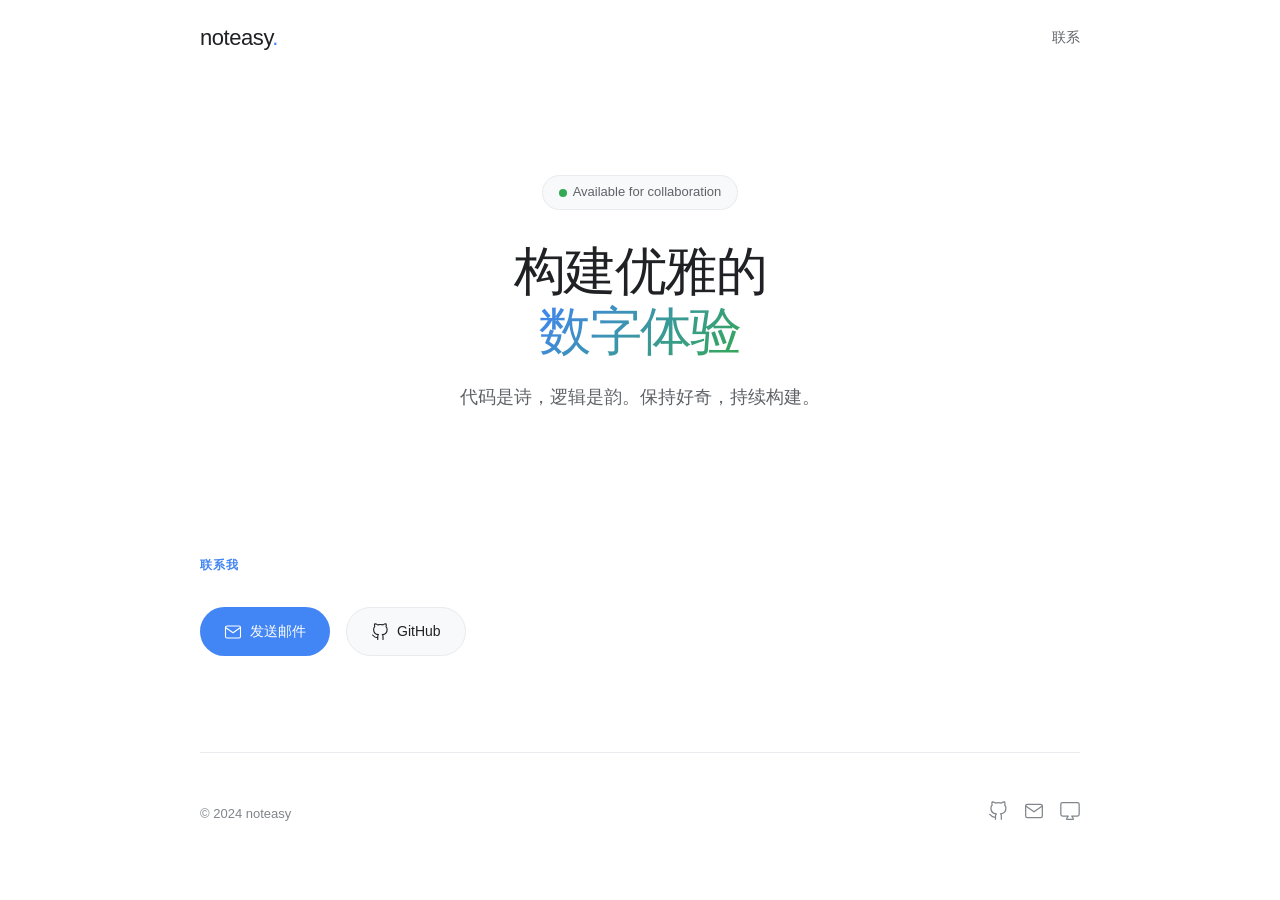
==== index.html @ b996f8a3 "feat: 优化页面布局与内容 Co-authored-by: traeagent <traeagent@users.noreply.github.com>" ====
<!DOCTYPE html>
<html lang="zh-CN">
<head>
  <meta charset="UTF-8">
  <meta name="viewport" content="width=device-width, initial-scale=1.0">
  <title>noteasy</title>
  <style>
    *, *::before, *::after { margin: 0; padding: 0; box-sizing: border-box; }

    :root {
      --blue: #4285F4;
      --green: #34A853;
      --yellow: #FBBC05;
      --red: #EA4335;
      --bg: #FFFFFF;
      --surface: #F8F9FA;
      --border: #E8EAED;
      --text-1: #202124;
      --text-2: #5F6368;
      --text-3: #80868B;
      --radius: 12px;
      --easing: cubic-bezier(0.4, 0, 0.2, 1);
    }

    body {
      background: var(--bg);
      color: var(--text-1);
      font-family: "Google Sans", -apple-system, BlinkMacSystemFont, "Segoe UI", Roboto, "Helvetica Neue", Arial, "PingFang SC", "Microsoft YaHei", sans-serif;
      line-height: 1.6;
      -webkit-font-smoothing: antialiased;
    }

    .wrap {
      max-width: 960px;
      margin: 0 auto;
      padding: 0 40px;
    }

    /* Nav */
    nav {
      padding: 20px 0;
      display: flex;
      justify-content: space-between;
      align-items: center;
    }

    .brand {
      font-size: 22px;
      font-weight: 500;
      text-decoration: none;
      color: var(--text-1);
      letter-spacing: -0.02em;
    }

    .brand span { color: var(--blue); }

    .nav-links { display: flex; gap: 32px; }

    .nav-links a {
      font-size: 14px;
      font-weight: 500;
      color: var(--text-2);
      text-decoration: none;
      transition: color 0.2s;
    }

    .nav-links a:hover { color: var(--blue); }

    /* Hero */
    .hero {
      padding: 100px 0 80px;
      text-align: center;
    }

    .hero-badge {
      display: inline-flex;
      align-items: center;
      gap: 6px;
      background: var(--surface);
      border: 1px solid var(--border);
      border-radius: 100px;
      padding: 6px 16px;
      font-size: 13px;
      color: var(--text-2);
      margin-bottom: 32px;
    }

    .hero-badge .dot {
      width: 8px;
      height: 8px;
      border-radius: 50%;
      background: var(--green);
      animation: blink 2s ease-in-out infinite;
    }

    @keyframes blink {
      0%, 100% { opacity: 1; }
      50% { opacity: 0.4; }
    }

    .hero h1 {
      font-size: 52px;
      font-weight: 400;
      letter-spacing: -0.03em;
      line-height: 1.15;
      margin-bottom: 20px;
    }

    .hero h1 .gradient {
      background: linear-gradient(135deg, var(--blue), var(--green));
      -webkit-background-clip: text;
      -webkit-text-fill-color: transparent;
      background-clip: text;
    }

    .hero p {
      font-size: 18px;
      color: var(--text-2);
      max-width: 520px;
      margin: 0 auto;
      line-height: 1.7;
    }

    /* Section */
    .section {
      padding: 64px 0;
    }

    .section-label {
      font-size: 12px;
      font-weight: 600;
      text-transform: uppercase;
      letter-spacing: 0.08em;
      color: var(--blue);
      margin-bottom: 32px;
    }

    /* Links */
    .links-row {
      display: flex;
      gap: 16px;
    }

    .link-btn {
      display: inline-flex;
      align-items: center;
      gap: 8px;
      padding: 12px 24px;
      border-radius: 100px;
      font-size: 14px;
      font-weight: 500;
      text-decoration: none;
      transition: all 0.2s var(--easing);
    }

    .link-btn svg {
      width: 18px;
      height: 18px;
    }

    .link-primary {
      background: var(--blue);
      color: white;
    }

    .link-primary:hover {
      background: #3367D6;
      box-shadow: 0 4px 12px rgba(66,133,244,0.3);
    }

    .link-secondary {
      background: var(--surface);
      color: var(--text-1);
      border: 1px solid var(--border);
    }

    .link-secondary:hover {
      border-color: var(--blue);
      color: var(--blue);
    }

    /* Footer */
    footer {
      padding: 48px 0;
      border-top: 1px solid var(--border);
      margin-top: 32px;
      display: flex;
      justify-content: space-between;
      align-items: center;
    }

    footer p {
      font-size: 13px;
      color: var(--text-3);
    }

    footer .socials {
      display: flex;
      gap: 16px;
    }

    footer .socials a {
      color: var(--text-3);
      transition: color 0.2s;
    }

    footer .socials a:hover { color: var(--text-1); }

    footer .socials svg {
      width: 20px;
      height: 20px;
    }

    @media (max-width: 768px) {
      .wrap { padding: 0 20px; }
      .hero h1 { font-size: 36px; }
      .hero { padding: 64px 0 48px; }
      .links-row { flex-direction: column; }
      footer { flex-direction: column; gap: 16px; text-align: center; }
    }
  </style>
</head>
<body>
  <div class="wrap">
    <nav>
      <a href="#" class="brand">noteasy<span>.</span></a>
      <div class="nav-links">
        <a href="#contact">联系</a>
      </div>
    </nav>

    <section class="hero">
      <div class="hero-badge">
        <div class="dot"></div>
        Available for collaboration
      </div>
      <h1>构建优雅的<br><span class="gradient">数字体验</span></h1>
      <p>代码是诗，逻辑是韵。保持好奇，持续构建。</p>
    </section>

    <section class="section" id="contact">
      <p class="section-label">联系我</p>
      <div class="links-row">
        <a href="#" class="link-btn link-primary">
          <svg viewBox="0 0 24 24" fill="none" stroke="currentColor" stroke-width="1.5" stroke-linecap="round" stroke-linejoin="round">
            <path d="M4 4h16c1.1 0 2 .9 2 2v12c0 1.1-.9 2-2 2H4c-1.1 0-2-.9-2-2V6c0-1.1.9-2 2-2z"/>
            <polyline points="22,6 12,13 2,6"/>
          </svg>
          发送邮件
        </a>
        <a href="#" class="link-btn link-secondary">
          <svg viewBox="0 0 24 24" fill="none" stroke="currentColor" stroke-width="1.5" stroke-linecap="round" stroke-linejoin="round">
            <path d="M9 19c-5 1.5-5-2.5-7-3m14 6v-3.87a3.37 3.37 0 0 0-.94-2.61c3.14-.35 6.44-1.54 6.44-7A5.44 5.44 0 0 0 20 4.77 5.07 5.07 0 0 0 19.91 1S18.73.65 16 2.48a13.38 13.38 0 0 0-7 0C6.27.65 5.09 1 5.09 1A5.07 5.07 0 0 0 5 4.77a5.44 5.44 0 0 0-1.5 3.78c0 5.42 3.3 6.61 6.44 7A3.37 3.37 0 0 0 9 18.13V22"/>
          </svg>
          GitHub
        </a>
      </div>
    </section>

    <footer>
      <p>© 2024 noteasy</p>
      <div class="socials">
        <a href="#">
          <svg viewBox="0 0 24 24" fill="none" stroke="currentColor" stroke-width="1.5" stroke-linecap="round" stroke-linejoin="round">
            <path d="M9 19c-5 1.5-5-2.5-7-3m14 6v-3.87a3.37 3.37 0 0 0-.94-2.61c3.14-.35 6.44-1.54 6.44-7A5.44 5.44 0 0 0 20 4.77 5.07 5.07 0 0 0 19.91 1S18.73.65 16 2.48a13.38 13.38 0 0 0-7 0C6.27.65 5.09 1 5.09 1A5.07 5.07 0 0 0 5 4.77a5.44 5.44 0 0 0-1.5 3.78c0 5.42 3.3 6.61 6.44 7A3.37 3.37 0 0 0 9 18.13V22"/>
          </svg>
        </a>
        <a href="#">
          <svg viewBox="0 0 24 24" fill="none" stroke="currentColor" stroke-width="1.5" stroke-linecap="round" stroke-linejoin="round">
            <path d="M4 4h16c1.1 0 2 .9 2 2v12c0 1.1-.9 2-2 2H4c-1.1 0-2-.9-2-2V6c0-1.1.9-2 2-2z"/>
            <polyline points="22,6 12,13 2,6"/>
          </svg>
        </a>
        <a href="#">
          <svg viewBox="0 0 24 24" fill="none" stroke="currentColor" stroke-width="1.5" stroke-linecap="round" stroke-linejoin="round">
            <path d="M21 2H3c-1.1 0-2 .9-2 2v12c0 1.1.9 2 2 2h7l-2 3v1h8v-1l-2-3h7c1.1 0 2-.9 2-2V4c0-1.1-.9-2-2-2z"/>
          </svg>
        </a>
      </div>
    </footer>
  </div>
</body>
</html>
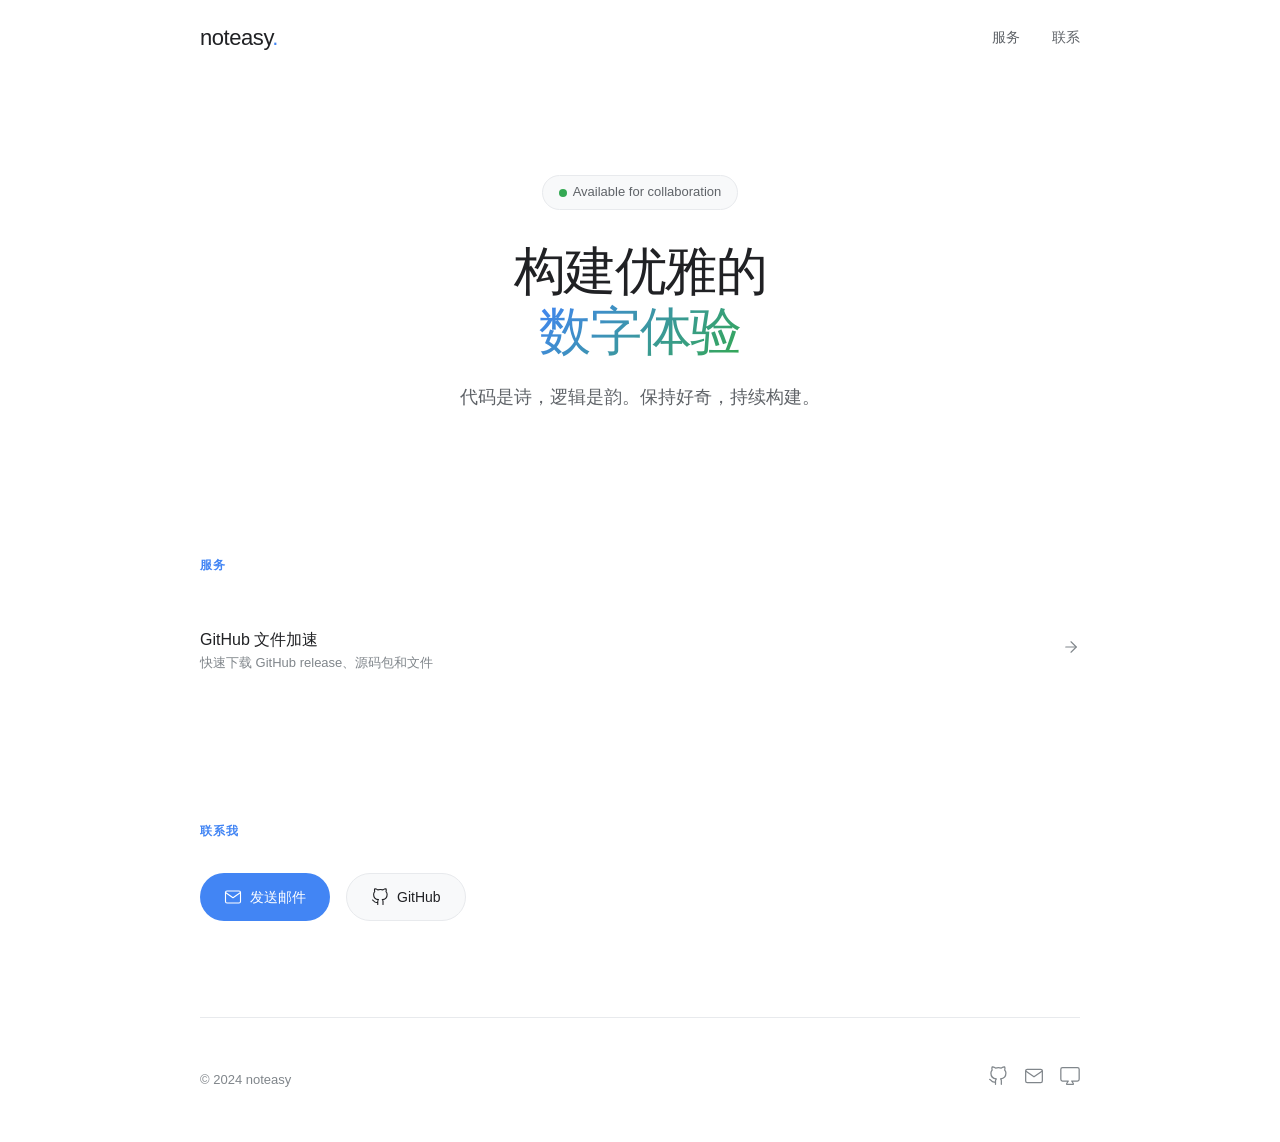
==== commit b9f41701: "feat: 优化页面布局与内容 Co-authored-by: traeagent <traeagent@users.noreply.github.com>" ====
--- a/index.html
+++ b/index.html
@@ -135,6 +135,61 @@
       margin-bottom: 32px;
     }
 
+    /* Services */
+    .service-list {
+      display: flex;
+      flex-direction: column;
+    }
+
+    .service-item {
+      display: flex;
+      align-items: center;
+      justify-content: space-between;
+      padding: 20px 0;
+      border-bottom: 1px solid var(--border);
+      text-decoration: none;
+      color: inherit;
+      transition: padding-left 0.2s var(--easing);
+    }
+
+    .service-item:last-child {
+      border-bottom: none;
+    }
+
+    .service-item:hover {
+      padding-left: 8px;
+    }
+
+    .service-item:hover .service-name {
+      color: var(--blue);
+    }
+
+    .service-name {
+      font-size: 16px;
+      font-weight: 500;
+      transition: color 0.2s;
+    }
+
+    .service-desc {
+      font-size: 13px;
+      color: var(--text-3);
+    }
+
+    .service-arrow {
+      color: var(--text-3);
+      transition: transform 0.2s var(--easing), color 0.2s;
+    }
+
+    .service-item:hover .service-arrow {
+      transform: translateX(4px);
+      color: var(--blue);
+    }
+
+    .service-arrow svg {
+      width: 18px;
+      height: 18px;
+    }
+
     /* Links */
     .links-row {
       display: flex;
@@ -225,6 +280,7 @@
     <nav>
       <a href="#" class="brand">noteasy<span>.</span></a>
       <div class="nav-links">
+        <a href="#services">服务</a>
         <a href="#contact">联系</a>
       </div>
     </nav>
@@ -238,6 +294,24 @@
       <p>代码是诗，逻辑是韵。保持好奇，持续构建。</p>
     </section>
 
+    <section class="section" id="services">
+      <p class="section-label">服务</p>
+      <div class="service-list">
+        <a href="/gh-proxy/" class="service-item">
+          <div>
+            <div class="service-name">GitHub 文件加速</div>
+            <div class="service-desc">快速下载 GitHub release、源码包和文件</div>
+          </div>
+          <div class="service-arrow">
+            <svg viewBox="0 0 24 24" fill="none" stroke="currentColor" stroke-width="1.5" stroke-linecap="round" stroke-linejoin="round">
+              <line x1="5" y1="12" x2="19" y2="12"/>
+              <polyline points="12 5 19 12 12 19"/>
+            </svg>
+          </div>
+        </a>
+      </div>
+    </section>
+
     <section class="section" id="contact">
       <p class="section-label">联系我</p>
       <div class="links-row">
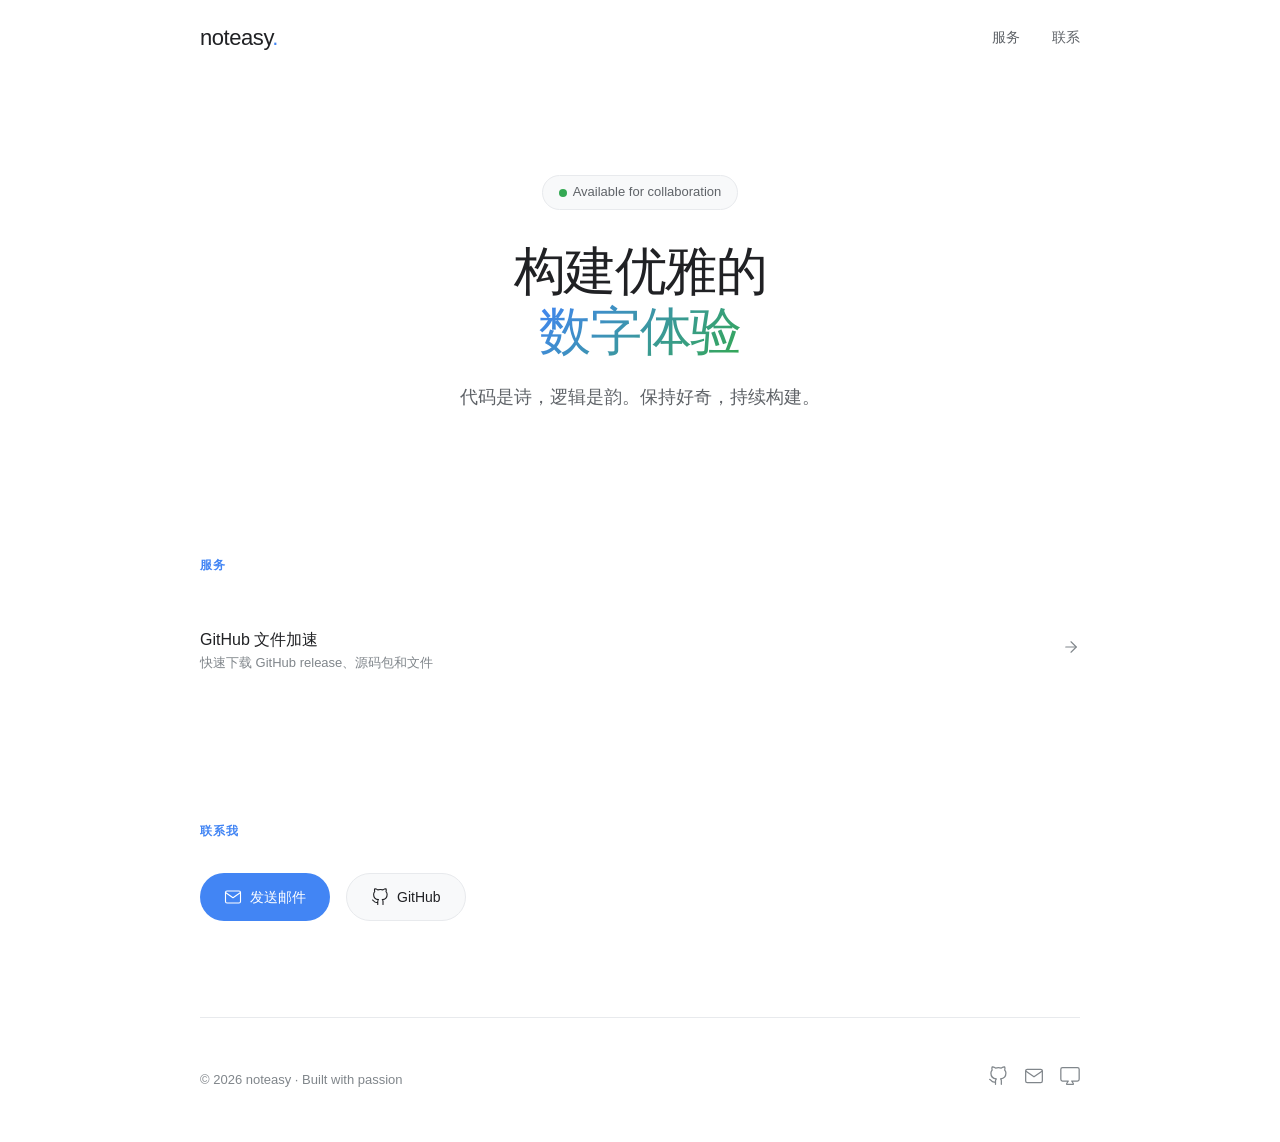
==== commit 117c2334: "feat: 优化页面布局与内容 Co-authored-by: traeagent <traeagent@users.noreply.github.com>" ====
--- a/index.html
+++ b/index.html
@@ -1,5 +1,5 @@
 <!DOCTYPE html>
-<html lang="zh-CN">
+<html lang="zh-CN" data-root="/">
 <head>
   <meta charset="UTF-8">
   <meta name="viewport" content="width=device-width, initial-scale=1.0">
@@ -249,6 +249,15 @@
       color: var(--text-3);
     }
 
+    footer p a {
+      color: var(--blue);
+      text-decoration: none;
+    }
+
+    footer p a:hover {
+      text-decoration: underline;
+    }
+
     footer .socials {
       display: flex;
       gap: 16px;
@@ -277,13 +286,7 @@
 </head>
 <body>
   <div class="wrap">
-    <nav>
-      <a href="#" class="brand">noteasy<span>.</span></a>
-      <div class="nav-links">
-        <a href="#services">服务</a>
-        <a href="#contact">联系</a>
-      </div>
-    </nav>
+    <div id="nav-placeholder"></div>
 
     <section class="hero">
       <div class="hero-badge">
@@ -315,14 +318,14 @@
     <section class="section" id="contact">
       <p class="section-label">联系我</p>
       <div class="links-row">
-        <a href="#" class="link-btn link-primary">
+        <a href="mailto:3992412947@qq.com" class="link-btn link-primary">
           <svg viewBox="0 0 24 24" fill="none" stroke="currentColor" stroke-width="1.5" stroke-linecap="round" stroke-linejoin="round">
             <path d="M4 4h16c1.1 0 2 .9 2 2v12c0 1.1-.9 2-2 2H4c-1.1 0-2-.9-2-2V6c0-1.1.9-2 2-2z"/>
             <polyline points="22,6 12,13 2,6"/>
           </svg>
           发送邮件
         </a>
-        <a href="#" class="link-btn link-secondary">
+        <a href="https://github.com/no-teasy" class="link-btn link-secondary">
           <svg viewBox="0 0 24 24" fill="none" stroke="currentColor" stroke-width="1.5" stroke-linecap="round" stroke-linejoin="round">
             <path d="M9 19c-5 1.5-5-2.5-7-3m14 6v-3.87a3.37 3.37 0 0 0-.94-2.61c3.14-.35 6.44-1.54 6.44-7A5.44 5.44 0 0 0 20 4.77 5.07 5.07 0 0 0 19.91 1S18.73.65 16 2.48a13.38 13.38 0 0 0-7 0C6.27.65 5.09 1 5.09 1A5.07 5.07 0 0 0 5 4.77a5.44 5.44 0 0 0-1.5 3.78c0 5.42 3.3 6.61 6.44 7A3.37 3.37 0 0 0 9 18.13V22"/>
           </svg>
@@ -331,27 +334,8 @@
       </div>
     </section>
 
-    <footer>
-      <p>© 2024 noteasy</p>
-      <div class="socials">
-        <a href="#">
-          <svg viewBox="0 0 24 24" fill="none" stroke="currentColor" stroke-width="1.5" stroke-linecap="round" stroke-linejoin="round">
-            <path d="M9 19c-5 1.5-5-2.5-7-3m14 6v-3.87a3.37 3.37 0 0 0-.94-2.61c3.14-.35 6.44-1.54 6.44-7A5.44 5.44 0 0 0 20 4.77 5.07 5.07 0 0 0 19.91 1S18.73.65 16 2.48a13.38 13.38 0 0 0-7 0C6.27.65 5.09 1 5.09 1A5.07 5.07 0 0 0 5 4.77a5.44 5.44 0 0 0-1.5 3.78c0 5.42 3.3 6.61 6.44 7A3.37 3.37 0 0 0 9 18.13V22"/>
-          </svg>
-        </a>
-        <a href="#">
-          <svg viewBox="0 0 24 24" fill="none" stroke="currentColor" stroke-width="1.5" stroke-linecap="round" stroke-linejoin="round">
-            <path d="M4 4h16c1.1 0 2 .9 2 2v12c0 1.1-.9 2-2 2H4c-1.1 0-2-.9-2-2V6c0-1.1.9-2 2-2z"/>
-            <polyline points="22,6 12,13 2,6"/>
-          </svg>
-        </a>
-        <a href="#">
-          <svg viewBox="0 0 24 24" fill="none" stroke="currentColor" stroke-width="1.5" stroke-linecap="round" stroke-linejoin="round">
-            <path d="M21 2H3c-1.1 0-2 .9-2 2v12c0 1.1.9 2 2 2h7l-2 3v1h8v-1l-2-3h7c1.1 0 2-.9 2-2V4c0-1.1-.9-2-2-2z"/>
-          </svg>
-        </a>
-      </div>
-    </footer>
+    <div id="footer-placeholder"></div>
   </div>
+  <script src="/components.js"></script>
 </body>
 </html>
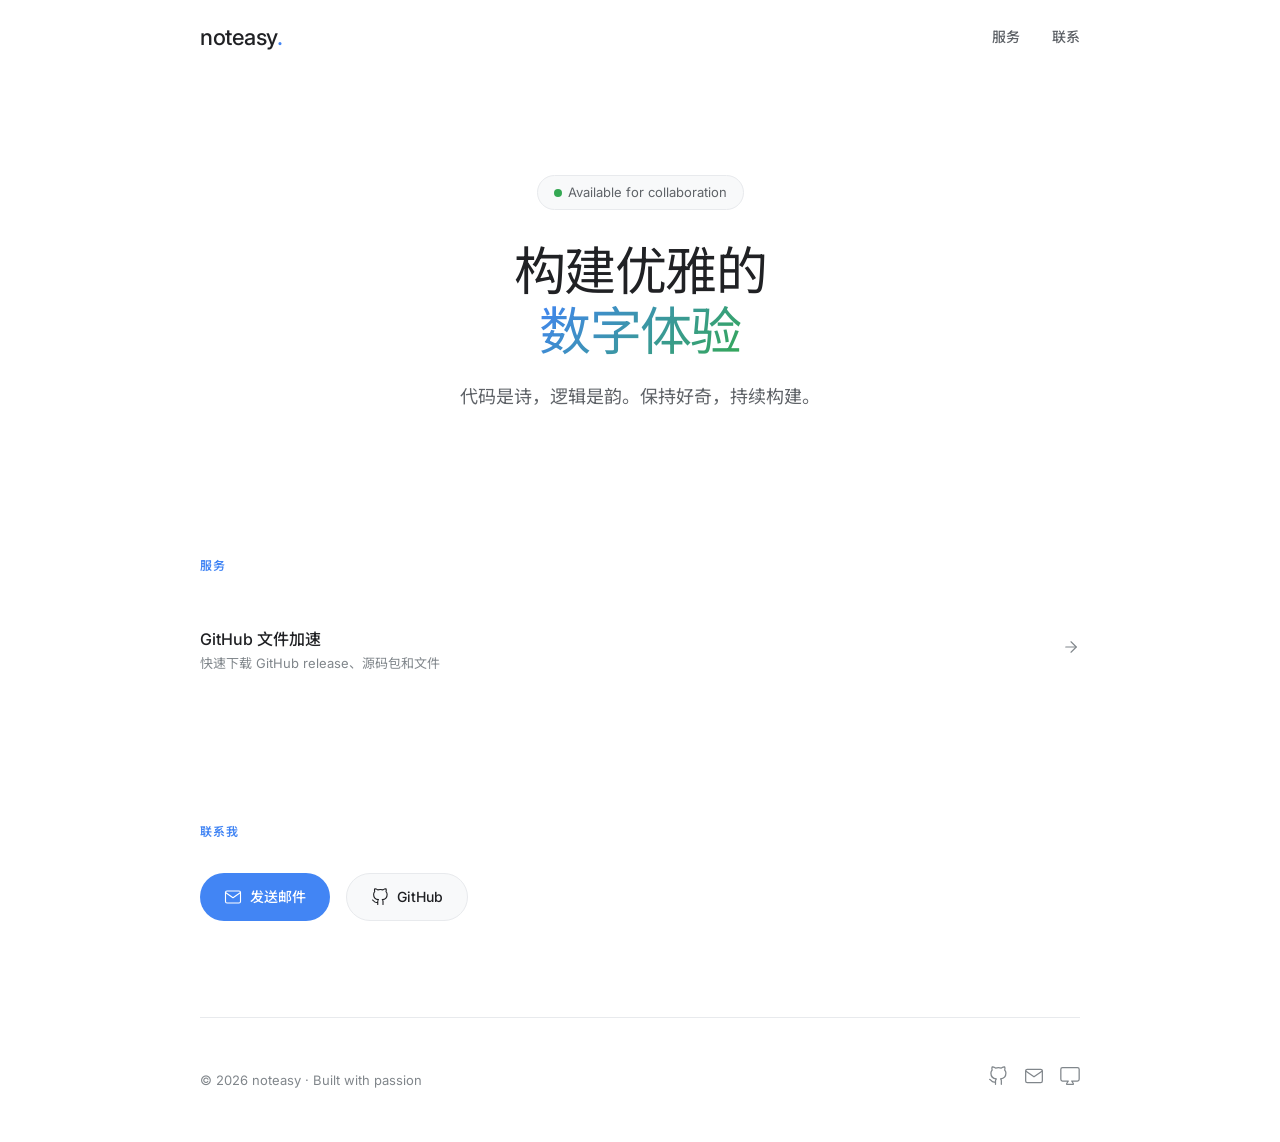
==== commit 58929b3e: "feat: 优化项目字体 Co-authored-by: traeagent <traeagent@users.noreply.github.com>" ====
--- a/index.html
+++ b/index.html
@@ -4,6 +4,9 @@
   <meta charset="UTF-8">
   <meta name="viewport" content="width=device-width, initial-scale=1.0">
   <title>noteasy</title>
+  <link rel="preconnect" href="https://fonts.googleapis.com">
+  <link rel="preconnect" href="https://fonts.gstatic.com" crossorigin>
+  <link href="https://fonts.googleapis.com/css2?family=Inter:wght@400;500;600;700&family=Noto+Sans+SC:wght@400;500;600;700&display=swap" rel="stylesheet">
   <style>
     *, *::before, *::after { margin: 0; padding: 0; box-sizing: border-box; }
 
@@ -25,7 +28,7 @@
     body {
       background: var(--bg);
       color: var(--text-1);
-      font-family: "Google Sans", -apple-system, BlinkMacSystemFont, "Segoe UI", Roboto, "Helvetica Neue", Arial, "PingFang SC", "Microsoft YaHei", sans-serif;
+      font-family: "Inter", "Noto Sans SC", -apple-system, BlinkMacSystemFont, "Segoe UI", Roboto, "Helvetica Neue", Arial, sans-serif;
       line-height: 1.6;
       -webkit-font-smoothing: antialiased;
     }
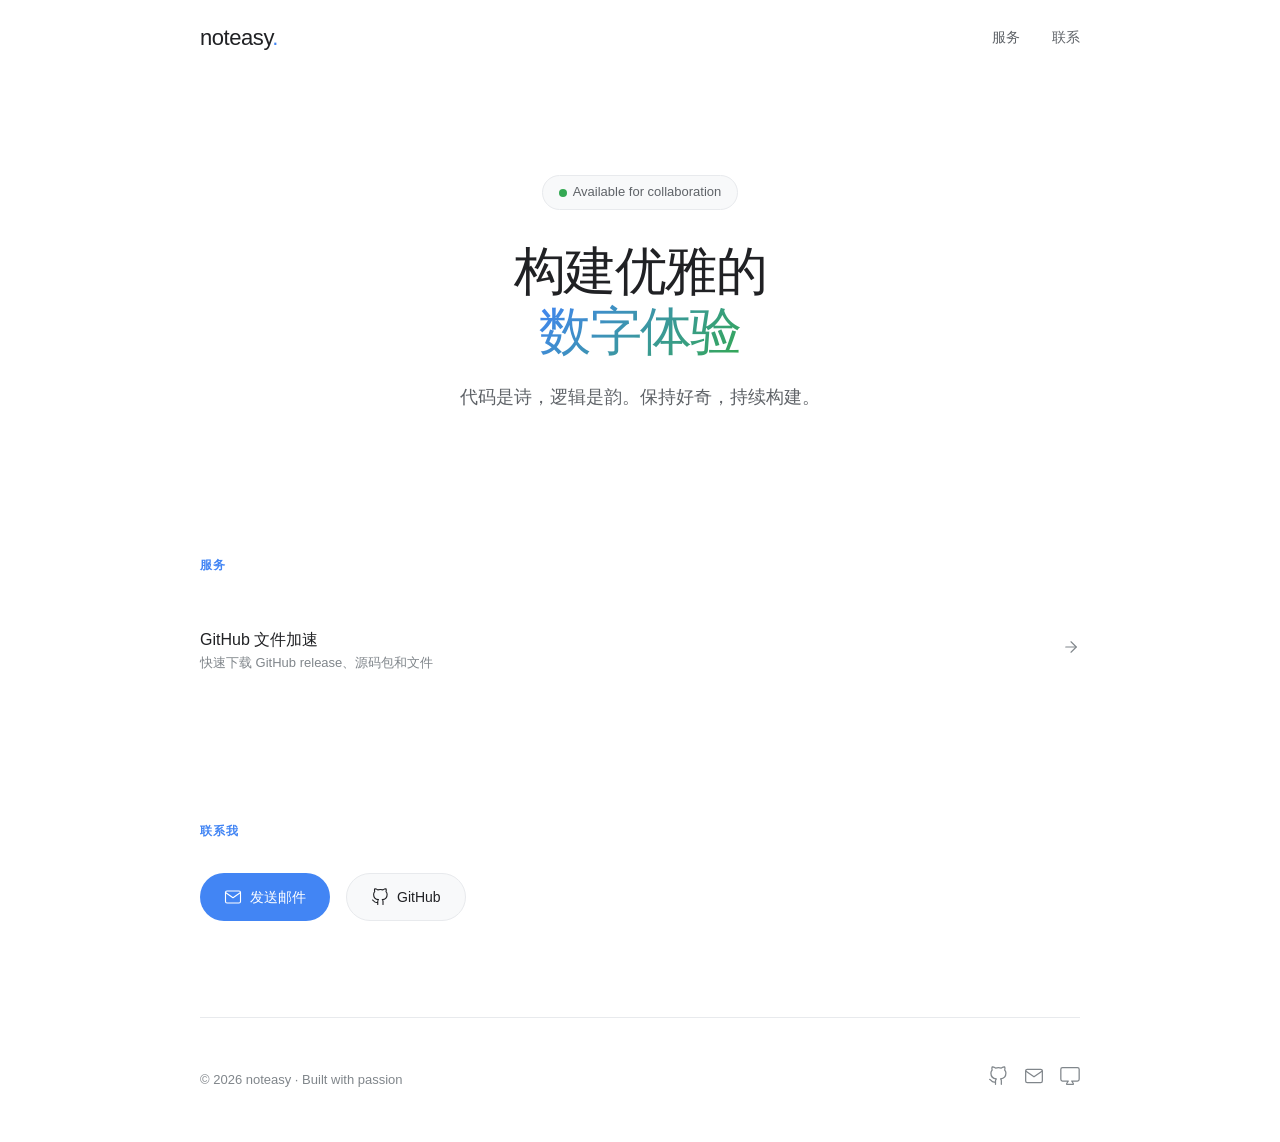
==== commit d23476a8: "feat: 优化项目字体 Co-authored-by: traeagent <traeagent@users.noreply.github.com>" ====
--- a/index.html
+++ b/index.html
@@ -4,9 +4,7 @@
   <meta charset="UTF-8">
   <meta name="viewport" content="width=device-width, initial-scale=1.0">
   <title>noteasy</title>
-  <link rel="preconnect" href="https://fonts.googleapis.com">
-  <link rel="preconnect" href="https://fonts.gstatic.com" crossorigin>
-  <link href="https://fonts.googleapis.com/css2?family=Inter:wght@400;500;600;700&family=Noto+Sans+SC:wght@400;500;600;700&display=swap" rel="stylesheet">
+  <link rel="stylesheet" href="/resource/fonts.css">
   <style>
     *, *::before, *::after { margin: 0; padding: 0; box-sizing: border-box; }
 
--- a/resource/fonts.css
+++ b/resource/fonts.css
@@ -0,0 +1,3500 @@
+/* cyrillic-ext */
+@font-face {
+  font-family: 'Inter';
+  font-style: normal;
+  font-weight: 400;
+  font-display: swap;
+  src: url(/resource/inter/UcC73FwrK3iLTeHuS_nVMrMxCp50SjIa2JL7SUc.woff2) format('woff2');
+  unicode-range: U+0460-052F, U+1C80-1C8A, U+20B4, U+2DE0-2DFF, U+A640-A69F, U+FE2E-FE2F;
+}
+/* cyrillic */
+@font-face {
+  font-family: 'Inter';
+  font-style: normal;
+  font-weight: 400;
+  font-display: swap;
+  src: url(/resource/inter/UcC73FwrK3iLTeHuS_nVMrMxCp50SjIa0ZL7SUc.woff2) format('woff2');
+  unicode-range: U+0301, U+0400-045F, U+0490-0491, U+04B0-04B1, U+2116;
+}
+/* greek-ext */
+@font-face {
+  font-family: 'Inter';
+  font-style: normal;
+  font-weight: 400;
+  font-display: swap;
+  src: url(/resource/inter/UcC73FwrK3iLTeHuS_nVMrMxCp50SjIa2ZL7SUc.woff2) format('woff2');
+  unicode-range: U+1F00-1FFF;
+}
+/* greek */
+@font-face {
+  font-family: 'Inter';
+  font-style: normal;
+  font-weight: 400;
+  font-display: swap;
+  src: url(/resource/inter/UcC73FwrK3iLTeHuS_nVMrMxCp50SjIa1pL7SUc.woff2) format('woff2');
+  unicode-range: U+0370-0377, U+037A-037F, U+0384-038A, U+038C, U+038E-03A1, U+03A3-03FF;
+}
+/* vietnamese */
+@font-face {
+  font-family: 'Inter';
+  font-style: normal;
+  font-weight: 400;
+  font-display: swap;
+  src: url(/resource/inter/UcC73FwrK3iLTeHuS_nVMrMxCp50SjIa2pL7SUc.woff2) format('woff2');
+  unicode-range: U+0102-0103, U+0110-0111, U+0128-0129, U+0168-0169, U+01A0-01A1, U+01AF-01B0, U+0300-0301, U+0303-0304, U+0308-0309, U+0323, U+0329, U+1EA0-1EF9, U+20AB;
+}
+/* latin-ext */
+@font-face {
+  font-family: 'Inter';
+  font-style: normal;
+  font-weight: 400;
+  font-display: swap;
+  src: url(/resource/inter/UcC73FwrK3iLTeHuS_nVMrMxCp50SjIa25L7SUc.woff2) format('woff2');
+  unicode-range: U+0100-02BA, U+02BD-02C5, U+02C7-02CC, U+02CE-02D7, U+02DD-02FF, U+0304, U+0308, U+0329, U+1D00-1DBF, U+1E00-1E9F, U+1EF2-1EFF, U+2020, U+20A0-20AB, U+20AD-20C0, U+2113, U+2C60-2C7F, U+A720-A7FF;
+}
+/* latin */
+@font-face {
+  font-family: 'Inter';
+  font-style: normal;
+  font-weight: 400;
+  font-display: swap;
+  src: url(/resource/inter/UcC73FwrK3iLTeHuS_nVMrMxCp50SjIa1ZL7.woff2) format('woff2');
+  unicode-range: U+0000-00FF, U+0131, U+0152-0153, U+02BB-02BC, U+02C6, U+02DA, U+02DC, U+0304, U+0308, U+0329, U+2000-206F, U+20AC, U+2122, U+2191, U+2193, U+2212, U+2215, U+FEFF, U+FFFD;
+}
+/* cyrillic-ext */
+@font-face {
+  font-family: 'Inter';
+  font-style: normal;
+  font-weight: 500;
+  font-display: swap;
+  src: url(/resource/inter/UcC73FwrK3iLTeHuS_nVMrMxCp50SjIa2JL7SUc.woff2) format('woff2');
+  unicode-range: U+0460-052F, U+1C80-1C8A, U+20B4, U+2DE0-2DFF, U+A640-A69F, U+FE2E-FE2F;
+}
+/* cyrillic */
+@font-face {
+  font-family: 'Inter';
+  font-style: normal;
+  font-weight: 500;
+  font-display: swap;
+  src: url(/resource/inter/UcC73FwrK3iLTeHuS_nVMrMxCp50SjIa0ZL7SUc.woff2) format('woff2');
+  unicode-range: U+0301, U+0400-045F, U+0490-0491, U+04B0-04B1, U+2116;
+}
+/* greek-ext */
+@font-face {
+  font-family: 'Inter';
+  font-style: normal;
+  font-weight: 500;
+  font-display: swap;
+  src: url(/resource/inter/UcC73FwrK3iLTeHuS_nVMrMxCp50SjIa2ZL7SUc.woff2) format('woff2');
+  unicode-range: U+1F00-1FFF;
+}
+/* greek */
+@font-face {
+  font-family: 'Inter';
+  font-style: normal;
+  font-weight: 500;
+  font-display: swap;
+  src: url(/resource/inter/UcC73FwrK3iLTeHuS_nVMrMxCp50SjIa1pL7SUc.woff2) format('woff2');
+  unicode-range: U+0370-0377, U+037A-037F, U+0384-038A, U+038C, U+038E-03A1, U+03A3-03FF;
+}
+/* vietnamese */
+@font-face {
+  font-family: 'Inter';
+  font-style: normal;
+  font-weight: 500;
+  font-display: swap;
+  src: url(/resource/inter/UcC73FwrK3iLTeHuS_nVMrMxCp50SjIa2pL7SUc.woff2) format('woff2');
+  unicode-range: U+0102-0103, U+0110-0111, U+0128-0129, U+0168-0169, U+01A0-01A1, U+01AF-01B0, U+0300-0301, U+0303-0304, U+0308-0309, U+0323, U+0329, U+1EA0-1EF9, U+20AB;
+}
+/* latin-ext */
+@font-face {
+  font-family: 'Inter';
+  font-style: normal;
+  font-weight: 500;
+  font-display: swap;
+  src: url(/resource/inter/UcC73FwrK3iLTeHuS_nVMrMxCp50SjIa25L7SUc.woff2) format('woff2');
+  unicode-range: U+0100-02BA, U+02BD-02C5, U+02C7-02CC, U+02CE-02D7, U+02DD-02FF, U+0304, U+0308, U+0329, U+1D00-1DBF, U+1E00-1E9F, U+1EF2-1EFF, U+2020, U+20A0-20AB, U+20AD-20C0, U+2113, U+2C60-2C7F, U+A720-A7FF;
+}
+/* latin */
+@font-face {
+  font-family: 'Inter';
+  font-style: normal;
+  font-weight: 500;
+  font-display: swap;
+  src: url(/resource/inter/UcC73FwrK3iLTeHuS_nVMrMxCp50SjIa1ZL7.woff2) format('woff2');
+  unicode-range: U+0000-00FF, U+0131, U+0152-0153, U+02BB-02BC, U+02C6, U+02DA, U+02DC, U+0304, U+0308, U+0329, U+2000-206F, U+20AC, U+2122, U+2191, U+2193, U+2212, U+2215, U+FEFF, U+FFFD;
+}
+/* cyrillic-ext */
+@font-face {
+  font-family: 'Inter';
+  font-style: normal;
+  font-weight: 600;
+  font-display: swap;
+  src: url(/resource/inter/UcC73FwrK3iLTeHuS_nVMrMxCp50SjIa2JL7SUc.woff2) format('woff2');
+  unicode-range: U+0460-052F, U+1C80-1C8A, U+20B4, U+2DE0-2DFF, U+A640-A69F, U+FE2E-FE2F;
+}
+/* cyrillic */
+@font-face {
+  font-family: 'Inter';
+  font-style: normal;
+  font-weight: 600;
+  font-display: swap;
+  src: url(/resource/inter/UcC73FwrK3iLTeHuS_nVMrMxCp50SjIa0ZL7SUc.woff2) format('woff2');
+  unicode-range: U+0301, U+0400-045F, U+0490-0491, U+04B0-04B1, U+2116;
+}
+/* greek-ext */
+@font-face {
+  font-family: 'Inter';
+  font-style: normal;
+  font-weight: 600;
+  font-display: swap;
+  src: url(/resource/inter/UcC73FwrK3iLTeHuS_nVMrMxCp50SjIa2ZL7SUc.woff2) format('woff2');
+  unicode-range: U+1F00-1FFF;
+}
+/* greek */
+@font-face {
+  font-family: 'Inter';
+  font-style: normal;
+  font-weight: 600;
+  font-display: swap;
+  src: url(/resource/inter/UcC73FwrK3iLTeHuS_nVMrMxCp50SjIa1pL7SUc.woff2) format('woff2');
+  unicode-range: U+0370-0377, U+037A-037F, U+0384-038A, U+038C, U+038E-03A1, U+03A3-03FF;
+}
+/* vietnamese */
+@font-face {
+  font-family: 'Inter';
+  font-style: normal;
+  font-weight: 600;
+  font-display: swap;
+  src: url(/resource/inter/UcC73FwrK3iLTeHuS_nVMrMxCp50SjIa2pL7SUc.woff2) format('woff2');
+  unicode-range: U+0102-0103, U+0110-0111, U+0128-0129, U+0168-0169, U+01A0-01A1, U+01AF-01B0, U+0300-0301, U+0303-0304, U+0308-0309, U+0323, U+0329, U+1EA0-1EF9, U+20AB;
+}
+/* latin-ext */
+@font-face {
+  font-family: 'Inter';
+  font-style: normal;
+  font-weight: 600;
+  font-display: swap;
+  src: url(/resource/inter/UcC73FwrK3iLTeHuS_nVMrMxCp50SjIa25L7SUc.woff2) format('woff2');
+  unicode-range: U+0100-02BA, U+02BD-02C5, U+02C7-02CC, U+02CE-02D7, U+02DD-02FF, U+0304, U+0308, U+0329, U+1D00-1DBF, U+1E00-1E9F, U+1EF2-1EFF, U+2020, U+20A0-20AB, U+20AD-20C0, U+2113, U+2C60-2C7F, U+A720-A7FF;
+}
+/* latin */
+@font-face {
+  font-family: 'Inter';
+  font-style: normal;
+  font-weight: 600;
+  font-display: swap;
+  src: url(/resource/inter/UcC73FwrK3iLTeHuS_nVMrMxCp50SjIa1ZL7.woff2) format('woff2');
+  unicode-range: U+0000-00FF, U+0131, U+0152-0153, U+02BB-02BC, U+02C6, U+02DA, U+02DC, U+0304, U+0308, U+0329, U+2000-206F, U+20AC, U+2122, U+2191, U+2193, U+2212, U+2215, U+FEFF, U+FFFD;
+}
+/* cyrillic-ext */
+@font-face {
+  font-family: 'Inter';
+  font-style: normal;
+  font-weight: 700;
+  font-display: swap;
+  src: url(/resource/inter/UcC73FwrK3iLTeHuS_nVMrMxCp50SjIa2JL7SUc.woff2) format('woff2');
+  unicode-range: U+0460-052F, U+1C80-1C8A, U+20B4, U+2DE0-2DFF, U+A640-A69F, U+FE2E-FE2F;
+}
+/* cyrillic */
+@font-face {
+  font-family: 'Inter';
+  font-style: normal;
+  font-weight: 700;
+  font-display: swap;
+  src: url(/resource/inter/UcC73FwrK3iLTeHuS_nVMrMxCp50SjIa0ZL7SUc.woff2) format('woff2');
+  unicode-range: U+0301, U+0400-045F, U+0490-0491, U+04B0-04B1, U+2116;
+}
+/* greek-ext */
+@font-face {
+  font-family: 'Inter';
+  font-style: normal;
+  font-weight: 700;
+  font-display: swap;
+  src: url(/resource/inter/UcC73FwrK3iLTeHuS_nVMrMxCp50SjIa2ZL7SUc.woff2) format('woff2');
+  unicode-range: U+1F00-1FFF;
+}
+/* greek */
+@font-face {
+  font-family: 'Inter';
+  font-style: normal;
+  font-weight: 700;
+  font-display: swap;
+  src: url(/resource/inter/UcC73FwrK3iLTeHuS_nVMrMxCp50SjIa1pL7SUc.woff2) format('woff2');
+  unicode-range: U+0370-0377, U+037A-037F, U+0384-038A, U+038C, U+038E-03A1, U+03A3-03FF;
+}
+/* vietnamese */
+@font-face {
+  font-family: 'Inter';
+  font-style: normal;
+  font-weight: 700;
+  font-display: swap;
+  src: url(/resource/inter/UcC73FwrK3iLTeHuS_nVMrMxCp50SjIa2pL7SUc.woff2) format('woff2');
+  unicode-range: U+0102-0103, U+0110-0111, U+0128-0129, U+0168-0169, U+01A0-01A1, U+01AF-01B0, U+0300-0301, U+0303-0304, U+0308-0309, U+0323, U+0329, U+1EA0-1EF9, U+20AB;
+}
+/* latin-ext */
+@font-face {
+  font-family: 'Inter';
+  font-style: normal;
+  font-weight: 700;
+  font-display: swap;
+  src: url(/resource/inter/UcC73FwrK3iLTeHuS_nVMrMxCp50SjIa25L7SUc.woff2) format('woff2');
+  unicode-range: U+0100-02BA, U+02BD-02C5, U+02C7-02CC, U+02CE-02D7, U+02DD-02FF, U+0304, U+0308, U+0329, U+1D00-1DBF, U+1E00-1E9F, U+1EF2-1EFF, U+2020, U+20A0-20AB, U+20AD-20C0, U+2113, U+2C60-2C7F, U+A720-A7FF;
+}
+/* latin */
+@font-face {
+  font-family: 'Inter';
+  font-style: normal;
+  font-weight: 700;
+  font-display: swap;
+  src: url(/resource/inter/UcC73FwrK3iLTeHuS_nVMrMxCp50SjIa1ZL7.woff2) format('woff2');
+  unicode-range: U+0000-00FF, U+0131, U+0152-0153, U+02BB-02BC, U+02C6, U+02DA, U+02DC, U+0304, U+0308, U+0329, U+2000-206F, U+20AC, U+2122, U+2191, U+2193, U+2212, U+2215, U+FEFF, U+FFFD;
+}
+@font-face {
+  font-family: 'Noto Sans SC';
+  font-style: normal;
+  font-weight: 400;
+  font-display: swap;
+  src: url(/resource/notosanssc/k3kXo84MPvpLmixcA63oeALhLOCT-xWNm8Hqd37g1OkDRZe7lR4sg1IzSy-MNbE9VH8V.4.woff2) format('woff2');
+  unicode-range: U+1f1e9-1f1f5, U+1f1f7-1f1ff, U+1f21a, U+1f232, U+1f234-1f237, U+1f250-1f251, U+1f300, U+1f302-1f308, U+1f30a-1f311, U+1f315, U+1f319-1f320, U+1f324, U+1f327, U+1f32a, U+1f32c-1f32d, U+1f330-1f357, U+1f359-1f37e;
+}
+@font-face {
+  font-family: 'Noto Sans SC';
+  font-style: normal;
+  font-weight: 400;
+  font-display: swap;
+  src: url(/resource/notosanssc/k3kXo84MPvpLmixcA63oeALhLOCT-xWNm8Hqd37g1OkDRZe7lR4sg1IzSy-MNbE9VH8V.5.woff2) format('woff2');
+  unicode-range: U+fee3, U+fef3, U+ff03-ff04, U+ff07, U+ff0a, U+ff17-ff19, U+ff1c-ff1d, U+ff20-ff3a, U+ff3c, U+ff3e-ff5b, U+ff5d, U+ff61-ff65, U+ff67-ff6a, U+ff6c, U+ff6f-ff78, U+ff7a-ff7d, U+ff80-ff84, U+ff86, U+ff89-ff8e, U+ff92, U+ff97-ff9b, U+ff9d-ff9f, U+ffe0-ffe4, U+ffe6, U+ffe9, U+ffeb, U+ffed, U+fffc, U+1f004, U+1f170-1f171, U+1f192-1f195, U+1f198-1f19a, U+1f1e6-1f1e8;
+}
+@font-face {
+  font-family: 'Noto Sans SC';
+  font-style: normal;
+  font-weight: 400;
+  font-display: swap;
+  src: url(/resource/notosanssc/k3kXo84MPvpLmixcA63oeALhLOCT-xWNm8Hqd37g1OkDRZe7lR4sg1IzSy-MNbE9VH8V.6.woff2) format('woff2');
+  unicode-range: U+f0a7, U+f0b2, U+f0b7, U+f0c9, U+f0d8, U+f0da, U+f0dc-f0dd, U+f0e0, U+f0e6, U+f0eb, U+f0fc, U+f101, U+f104-f105, U+f107, U+f10b, U+f11b, U+f14b, U+f18a, U+f193, U+f1d6-f1d7, U+f244, U+f27a, U+f296, U+f2ae, U+f471, U+f4b3, U+f610-f611, U+f880-f881, U+f8ec, U+f8f5, U+f8ff, U+f901, U+f90a, U+f92c-f92d, U+f934, U+f937, U+f941, U+f965, U+f967, U+f969, U+f96b, U+f96f, U+f974, U+f978-f979, U+f97e, U+f981, U+f98a, U+f98e, U+f997, U+f99c, U+f9b2, U+f9b5, U+f9ba, U+f9be, U+f9ca, U+f9d0-f9d1, U+f9dd, U+f9e0-f9e1, U+f9e4, U+f9f7, U+fa00-fa01, U+fa08, U+fa0a, U+fa11, U+fb01-fb02, U+fdfc, U+fe0e, U+fe30-fe31, U+fe33-fe44, U+fe49-fe52, U+fe54-fe57, U+fe59-fe66, U+fe68-fe6b, U+fe8e, U+fe92-fe93, U+feae, U+feb8, U+fecb-fecc, U+fee0;
+}
+@font-face {
+  font-family: 'Noto Sans SC';
+  font-style: normal;
+  font-weight: 400;
+  font-display: swap;
+  src: url(/resource/notosanssc/k3kXo84MPvpLmixcA63oeALhLOCT-xWNm8Hqd37g1OkDRZe7lR4sg1IzSy-MNbE9VH8V.21.woff2) format('woff2');
+  unicode-range: U+9f83, U+9f85-9f8d, U+9f90-9f91, U+9f94-9f96, U+9f98, U+9f9b-9f9c, U+9f9e, U+9fa0, U+9fa2, U+9ff0-9fff, U+a001, U+a007, U+a025, U+a046-a047, U+a057, U+a072, U+a078-a079, U+a083, U+a085, U+a100, U+a118, U+a132, U+a134, U+a1f4, U+a242, U+a4a6, U+a4aa, U+a4b0-a4b1, U+a4b3, U+a9c1-a9c2, U+ac00-ac01, U+ac04, U+ac08, U+ac10-ac11, U+ac13-ac16, U+ac19, U+ac1c-ac1d, U+ac24, U+ac70-ac71, U+ac74, U+ac77-ac78, U+ac80-ac81, U+ac83, U+ac8c, U+ac90, U+ac9f-aca0, U+aca8-aca9, U+acac, U+acb0, U+acbd, U+acc1, U+acc4, U+ace0-ace1, U+ace4, U+ace8, U+acf3, U+acf5, U+acfc-acfd, U+ad00, U+ad0c, U+ad11, U+ad1c, U+ad34, U+ad50, U+ad64, U+ad6c, U+ad70, U+ad74, U+ad7f, U+ad81, U+ad8c, U+adc0, U+adc8, U+addc, U+ade0, U+adf8-adf9, U+adfc, U+ae00, U+ae08-ae09, U+ae0b, U+ae30, U+ae34, U+ae38, U+ae40, U+ae4a, U+ae4c, U+ae54, U+ae68, U+aebc, U+aed8, U+af2c-af2d;
+}
+@font-face {
+  font-family: 'Noto Sans SC';
+  font-style: normal;
+  font-weight: 400;
+  font-display: swap;
+  src: url(/resource/notosanssc/k3kXo84MPvpLmixcA63oeALhLOCT-xWNm8Hqd37g1OkDRZe7lR4sg1IzSy-MNbE9VH8V.22.woff2) format('woff2');
+  unicode-range: U+9e30-9e33, U+9e35-9e3b, U+9e3e, U+9e40-9e44, U+9e46-9e4e, U+9e51, U+9e53, U+9e55-9e58, U+9e5a-9e5c, U+9e5e-9e63, U+9e66-9e6e, U+9e71, U+9e73, U+9e75, U+9e78-9e79, U+9e7c-9e7e, U+9e82, U+9e86-9e88, U+9e8b-9e8c, U+9e90-9e91, U+9e93, U+9e95, U+9e97, U+9e9d, U+9ea4-9ea5, U+9ea9-9eaa, U+9eb4-9eb5, U+9eb8-9eba, U+9ebc-9ebf, U+9ec3, U+9ec9, U+9ecd, U+9ed0, U+9ed2-9ed3, U+9ed5-9ed6, U+9ed9, U+9edc-9edd, U+9edf-9ee0, U+9ee2, U+9ee5, U+9ee7-9eea, U+9eef, U+9ef1, U+9ef3-9ef4, U+9ef6, U+9ef9, U+9efb-9efc, U+9efe, U+9f0b, U+9f0d, U+9f10, U+9f14, U+9f17, U+9f19, U+9f22, U+9f29, U+9f2c, U+9f2f, U+9f31, U+9f37, U+9f39, U+9f3d-9f3e, U+9f41, U+9f4a-9f4b, U+9f51-9f52, U+9f61-9f63, U+9f66-9f67, U+9f80-9f81;
+}
+@font-face {
+  font-family: 'Noto Sans SC';
+  font-style: normal;
+  font-weight: 400;
+  font-display: swap;
+  src: url(/resource/notosanssc/k3kXo84MPvpLmixcA63oeALhLOCT-xWNm8Hqd37g1OkDRZe7lR4sg1IzSy-MNbE9VH8V.23.woff2) format('woff2');
+  unicode-range: U+9c82-9c83, U+9c85-9c8c, U+9c8e-9c92, U+9c94-9c9b, U+9c9e-9ca3, U+9ca5-9ca7, U+9ca9, U+9cab, U+9cad-9cae, U+9cb1-9cb7, U+9cb9-9cbd, U+9cbf-9cc0, U+9cc3, U+9cc5-9cc7, U+9cc9-9cd1, U+9cd3-9cda, U+9cdc-9cdd, U+9cdf, U+9ce1-9ce3, U+9ce5, U+9ce9, U+9cee-9cef, U+9cf3-9cf4, U+9cf6, U+9cfc-9cfd, U+9d02, U+9d08-9d09, U+9d12, U+9d1b, U+9d1e, U+9d26, U+9d28, U+9d37, U+9d3b, U+9d3f, U+9d51, U+9d59, U+9d5c-9d5d, U+9d5f-9d61, U+9d6c, U+9d70, U+9d72, U+9d7a, U+9d7e, U+9d84, U+9d89, U+9d8f, U+9d92, U+9daf, U+9db4, U+9db8, U+9dbc, U+9dc4, U+9dc7, U+9dc9, U+9dd7, U+9ddf, U+9df2, U+9df9-9dfa, U+9e0a, U+9e11, U+9e1a, U+9e1e, U+9e20, U+9e22, U+9e28-9e2c, U+9e2e-9e2f;
+}
+@font-face {
+  font-family: 'Noto Sans SC';
+  font-style: normal;
+  font-weight: 400;
+  font-display: swap;
+  src: url(/resource/notosanssc/k3kXo84MPvpLmixcA63oeALhLOCT-xWNm8Hqd37g1OkDRZe7lR4sg1IzSy-MNbE9VH8V.24.woff2) format('woff2');
+  unicode-range: U+9a80, U+9a83, U+9a85, U+9a88-9a8a, U+9a8d-9a8e, U+9a90, U+9a92-9a93, U+9a95-9a96, U+9a98-9a99, U+9a9b-9aa2, U+9aa5, U+9aa7, U+9aaf-9ab1, U+9ab5-9ab6, U+9ab9-9aba, U+9ac0-9ac4, U+9ac8, U+9acb-9acc, U+9ace-9acf, U+9ad1-9ad2, U+9ad9, U+9adf, U+9ae1, U+9ae3, U+9aea-9aeb, U+9aed-9aef, U+9af4, U+9af9, U+9afb, U+9b03-9b04, U+9b06, U+9b08, U+9b0d, U+9b0f-9b10, U+9b13, U+9b18, U+9b1a, U+9b1f, U+9b22-9b23, U+9b25, U+9b27-9b28, U+9b2a, U+9b2f, U+9b31-9b32, U+9b3b, U+9b43, U+9b46-9b49, U+9b4d-9b4e, U+9b51, U+9b56, U+9b58, U+9b5a, U+9b5c, U+9b5f, U+9b61-9b62, U+9b6f, U+9b77, U+9b80, U+9b88, U+9b8b, U+9b8e, U+9b91, U+9b9f-9ba0, U+9ba8, U+9baa-9bab, U+9bad-9bae, U+9bb0-9bb1, U+9bb8, U+9bc9-9bca, U+9bd3, U+9bd6, U+9bdb, U+9be8, U+9bf0-9bf1, U+9c02, U+9c10, U+9c15, U+9c24, U+9c2d, U+9c32, U+9c39, U+9c3b, U+9c40, U+9c47-9c49, U+9c53, U+9c57, U+9c64, U+9c72, U+9c77-9c78, U+9c7b, U+9c7f-9c80;
+}
+@font-face {
+  font-family: 'Noto Sans SC';
+  font-style: normal;
+  font-weight: 400;
+  font-display: swap;
+  src: url(/resource/notosanssc/k3kXo84MPvpLmixcA63oeALhLOCT-xWNm8Hqd37g1OkDRZe7lR4sg1IzSy-MNbE9VH8V.25.woff2) format('woff2');
+  unicode-range: U+98dd, U+98e1-98e2, U+98e7-98ea, U+98ec, U+98ee-98ef, U+98f2, U+98f4, U+98fc-98fe, U+9903, U+9905, U+9908, U+990a, U+990c-990d, U+9913-9914, U+9918, U+991a-991b, U+991e, U+9921, U+9928, U+992c, U+992e, U+9935, U+9938-9939, U+993d-993e, U+9945, U+994b-994c, U+9951-9952, U+9954-9955, U+9957, U+995e, U+9963, U+9966-9969, U+996b-996c, U+996f, U+9974-9975, U+9977-9979, U+997d-997e, U+9980-9981, U+9983-9984, U+9987, U+998a-998b, U+998d-9991, U+9993-9995, U+9997-9998, U+99a5, U+99ab, U+99ad-99ae, U+99b1, U+99b3-99b4, U+99bc, U+99bf, U+99c1, U+99c3-99c6, U+99cc, U+99d0, U+99d2, U+99d5, U+99db, U+99dd, U+99e1, U+99ed, U+99f1, U+99ff, U+9a01, U+9a03-9a04, U+9a0e-9a0f, U+9a11-9a13, U+9a19, U+9a1b, U+9a28, U+9a2b, U+9a30, U+9a32, U+9a37, U+9a40, U+9a45, U+9a4a, U+9a4d-9a4e, U+9a52, U+9a55, U+9a57, U+9a5a-9a5b, U+9a5f, U+9a62, U+9a65, U+9a69, U+9a6b, U+9a6e, U+9a75, U+9a77-9a7a, U+9a7d;
+}
+@font-face {
+  font-family: 'Noto Sans SC';
+  font-style: normal;
+  font-weight: 400;
+  font-display: swap;
+  src: url(/resource/notosanssc/k3kXo84MPvpLmixcA63oeALhLOCT-xWNm8Hqd37g1OkDRZe7lR4sg1IzSy-MNbE9VH8V.26.woff2) format('woff2');
+  unicode-range: U+975b-975c, U+9763, U+9765-9766, U+976c-976d, U+9773, U+9776, U+977a, U+977c, U+9784-9785, U+978e-978f, U+9791-9792, U+9794-9795, U+9798, U+979a, U+979e, U+97a3, U+97a5-97a6, U+97a8, U+97ab-97ac, U+97ae-97af, U+97b2, U+97b4, U+97c6, U+97cb-97cc, U+97d3, U+97d8, U+97dc, U+97e1, U+97ea-97eb, U+97ee, U+97fb, U+97fe-97ff, U+9801-9803, U+9805-9806, U+9808, U+980c, U+9810-9814, U+9817-9818, U+981e, U+9820-9821, U+9824, U+9828, U+982b-982d, U+9830, U+9834, U+9838-9839, U+983c, U+9846, U+984d-984f, U+9851-9852, U+9854-9855, U+9857-9858, U+985a-985b, U+9862-9863, U+9865, U+9867, U+986b, U+986f-9871, U+9877-9878, U+987c, U+9880, U+9883, U+9885, U+9889, U+988b-988f, U+9893-9895, U+9899-989b, U+989e-989f, U+98a1-98a2, U+98a5-98a7, U+98a9, U+98af, U+98b1, U+98b6, U+98ba, U+98be, U+98c3-98c4, U+98c6-98c8, U+98cf-98d6, U+98da-98db;
+}
+@font-face {
+  font-family: 'Noto Sans SC';
+  font-style: normal;
+  font-weight: 400;
+  font-display: swap;
+  src: url(/resource/notosanssc/k3kXo84MPvpLmixcA63oeALhLOCT-xWNm8Hqd37g1OkDRZe7lR4sg1IzSy-MNbE9VH8V.27.woff2) format('woff2');
+  unicode-range: U+95c4-95ca, U+95cc-95cd, U+95d4-95d6, U+95d8, U+95e1-95e2, U+95e9, U+95f0-95f1, U+95f3, U+95f6, U+95fc, U+95fe-95ff, U+9602-9604, U+9606-960d, U+960f, U+9611-9613, U+9615-9617, U+9619-961b, U+961d, U+9621, U+9628, U+962f, U+963c-963e, U+9641-9642, U+9649, U+9654, U+965b-965f, U+9661, U+9663, U+9665, U+9667-9668, U+966c, U+9670, U+9672-9674, U+9678, U+967a, U+967d, U+9682, U+9685, U+9688, U+968a, U+968d-968e, U+9695, U+9697-9698, U+969e, U+96a0, U+96a3-96a4, U+96a8, U+96aa, U+96b0-96b1, U+96b3-96b4, U+96b7-96b9, U+96bb-96bd, U+96c9, U+96cb, U+96ce, U+96d1-96d2, U+96d6, U+96d9, U+96db-96dc, U+96de, U+96e0, U+96e3, U+96e9, U+96eb, U+96f0-96f2, U+96f9, U+96ff, U+9701-9702, U+9705, U+9708, U+970a, U+970e-970f, U+9711, U+9719, U+9727, U+972a, U+972d, U+9730, U+973d, U+9742, U+9744, U+9748-9749, U+9750-9751, U+975a;
+}
+@font-face {
+  font-family: 'Noto Sans SC';
+  font-style: normal;
+  font-weight: 400;
+  font-display: swap;
+  src: url(/resource/notosanssc/k3kXo84MPvpLmixcA63oeALhLOCT-xWNm8Hqd37g1OkDRZe7lR4sg1IzSy-MNbE9VH8V.28.woff2) format('woff2');
+  unicode-range: U+94f5, U+94f7, U+94f9, U+94fb-94fd, U+94ff, U+9503-9504, U+9506-9507, U+9509-950a, U+950d-950f, U+9511-9518, U+951a-9520, U+9522, U+9528-952d, U+9530-953a, U+953c-953f, U+9543-9546, U+9548-9550, U+9552-9555, U+9557-955b, U+955d-9568, U+956a-956d, U+9570-9574, U+9583, U+9586, U+9589, U+958e-958f, U+9591-9592, U+9594, U+9598-9599, U+959e-95a0, U+95a2-95a6, U+95a8-95b2, U+95b4, U+95b8-95c3;
+}
+@font-face {
+  font-family: 'Noto Sans SC';
+  font-style: normal;
+  font-weight: 400;
+  font-display: swap;
+  src: url(/resource/notosanssc/k3kXo84MPvpLmixcA63oeALhLOCT-xWNm8Hqd37g1OkDRZe7lR4sg1IzSy-MNbE9VH8V.29.woff2) format('woff2');
+  unicode-range: U+941c-942b, U+942d-942e, U+9432-9433, U+9435, U+9438, U+943a, U+943e, U+9444, U+944a, U+9451-9452, U+945a, U+9462-9463, U+9465, U+9470-9487, U+948a-9492, U+9494-9498, U+949a, U+949c-949d, U+94a1, U+94a3-94a4, U+94a8, U+94aa-94ad, U+94af, U+94b2, U+94b4-94ba, U+94bc-94c0, U+94c4, U+94c6-94db, U+94de-94ec, U+94ee-94f1, U+94f3;
+}
+@font-face {
+  font-family: 'Noto Sans SC';
+  font-style: normal;
+  font-weight: 400;
+  font-display: swap;
+  src: url(/resource/notosanssc/k3kXo84MPvpLmixcA63oeALhLOCT-xWNm8Hqd37g1OkDRZe7lR4sg1IzSy-MNbE9VH8V.30.woff2) format('woff2');
+  unicode-range: U+92ec-92ed, U+92f0, U+92f3, U+92f8, U+92fc, U+9304, U+9306, U+9310, U+9312, U+9315, U+9318, U+931a, U+931e, U+9320-9322, U+9324, U+9326-9329, U+932b-932c, U+932f, U+9331-9332, U+9335-9336, U+933e, U+9340-9341, U+934a-9360, U+9362-9363, U+9365-936b, U+936e, U+9375, U+937e, U+9382, U+938a, U+938c, U+938f, U+9393-9394, U+9396-9397, U+939a, U+93a2, U+93a7, U+93ac-93cd, U+93d0-93d1, U+93d6-93d8, U+93de-93df, U+93e1-93e2, U+93e4, U+93f8, U+93fb, U+93fd, U+940e-941a;
+}
+@font-face {
+  font-family: 'Noto Sans SC';
+  font-style: normal;
+  font-weight: 400;
+  font-display: swap;
+  src: url(/resource/notosanssc/k3kXo84MPvpLmixcA63oeALhLOCT-xWNm8Hqd37g1OkDRZe7lR4sg1IzSy-MNbE9VH8V.31.woff2) format('woff2');
+  unicode-range: U+9163-9164, U+9169, U+9170, U+9172, U+9174, U+9179-917a, U+917d-917e, U+9182-9183, U+9185, U+918c-918d, U+9190-9191, U+919a, U+919c, U+91a1-91a4, U+91a8, U+91aa-91af, U+91b4-91b5, U+91b8, U+91ba, U+91be, U+91c0-91c1, U+91c6, U+91c8, U+91cb, U+91d0, U+91d2, U+91d7-91d8, U+91dd, U+91e3, U+91e6-91e7, U+91ed, U+91f0, U+91f5, U+91f9, U+9200, U+9205, U+9207-920a, U+920d-920e, U+9210, U+9214-9215, U+921c, U+921e, U+9221, U+9223-9227, U+9229-922a, U+922d, U+9234-9235, U+9237, U+9239-923a, U+923c-9240, U+9244-9246, U+9249, U+924e-924f, U+9251, U+9253, U+9257, U+925b, U+925e, U+9262, U+9264-9266, U+9268, U+926c, U+926f, U+9271, U+927b, U+927e, U+9280, U+9283, U+9285-928a, U+928e, U+9291, U+9293, U+9296, U+9298, U+929c-929d, U+92a8, U+92ab-92ae, U+92b3, U+92b6-92b7, U+92b9, U+92c1, U+92c5-92c6, U+92c8, U+92cc, U+92d0, U+92d2, U+92e4, U+92ea;
+}
+@font-face {
+  font-family: 'Noto Sans SC';
+  font-style: normal;
+  font-weight: 400;
+  font-display: swap;
+  src: url(/resource/notosanssc/k3kXo84MPvpLmixcA63oeALhLOCT-xWNm8Hqd37g1OkDRZe7lR4sg1IzSy-MNbE9VH8V.32.woff2) format('woff2');
+  unicode-range: U+9004, U+900b, U+9011, U+9015-9016, U+901e, U+9021, U+9026, U+902d, U+902f, U+9031, U+9035-9036, U+9039-903a, U+9041, U+9044-9046, U+904a, U+904f-9052, U+9054-9055, U+9058-9059, U+905b-905e, U+9060-9062, U+9068-9069, U+906f, U+9072, U+9074, U+9076-907a, U+907c-907d, U+9081, U+9083, U+9085, U+9087-908b, U+908f, U+9095, U+9097, U+9099-909b, U+909d, U+90a0-90a1, U+90a8-90a9, U+90ac, U+90b0, U+90b2-90b4, U+90b6, U+90b8, U+90ba, U+90bd-90be, U+90c3-90c5, U+90c7-90c8, U+90cf-90d0, U+90d3, U+90d5, U+90d7, U+90da-90dc, U+90de, U+90e2, U+90e4, U+90e6-90e7, U+90ea-90eb, U+90ef, U+90f4-90f5, U+90f7, U+90fe-9100, U+9104, U+9109, U+910c, U+9112, U+9114-9115, U+9118, U+911c, U+911e, U+9120, U+9122-9123, U+9127, U+912d, U+912f-9132, U+9139-913a, U+9143, U+9146, U+9149-914a, U+914c, U+914e-9150, U+9154, U+9157, U+915a, U+915d-915e, U+9161-9162;
+}
+@font-face {
+  font-family: 'Noto Sans SC';
+  font-style: normal;
+  font-weight: 400;
+  font-display: swap;
+  src: url(/resource/notosanssc/k3kXo84MPvpLmixcA63oeALhLOCT-xWNm8Hqd37g1OkDRZe7lR4sg1IzSy-MNbE9VH8V.33.woff2) format('woff2');
+  unicode-range: U+8e41-8e42, U+8e47, U+8e49-8e4b, U+8e50-8e53, U+8e59-8e5a, U+8e5f-8e60, U+8e64, U+8e69, U+8e6c, U+8e70, U+8e74, U+8e76, U+8e7a-8e7c, U+8e7f, U+8e84-8e85, U+8e87, U+8e89, U+8e8b, U+8e8d, U+8e8f-8e90, U+8e94, U+8e99, U+8e9c, U+8e9e, U+8eaa, U+8eac, U+8eb0, U+8eb6, U+8ec0, U+8ec6, U+8eca-8ece, U+8ed2, U+8eda, U+8edf, U+8ee2, U+8eeb, U+8ef8, U+8efb-8efe, U+8f03, U+8f09, U+8f0b, U+8f12-8f15, U+8f1b, U+8f1d, U+8f1f, U+8f29-8f2a, U+8f2f, U+8f36, U+8f38, U+8f3b, U+8f3e-8f3f, U+8f44-8f45, U+8f49, U+8f4d-8f4e, U+8f5f, U+8f6b, U+8f6d, U+8f71-8f73, U+8f75-8f76, U+8f78-8f7a, U+8f7c, U+8f7e, U+8f81-8f82, U+8f84, U+8f87, U+8f8a-8f8b, U+8f8d-8f8f, U+8f94-8f95, U+8f97-8f9a, U+8fa6, U+8fad-8faf, U+8fb2, U+8fb5-8fb7, U+8fba-8fbc, U+8fbf, U+8fc2, U+8fcb, U+8fcd, U+8fd3, U+8fd5, U+8fd7, U+8fda, U+8fe2-8fe5, U+8fe8-8fe9, U+8fee, U+8ff3-8ff4, U+8ff8, U+8ffa;
+}
+@font-face {
+  font-family: 'Noto Sans SC';
+  font-style: normal;
+  font-weight: 400;
+  font-display: swap;
+  src: url(/resource/notosanssc/k3kXo84MPvpLmixcA63oeALhLOCT-xWNm8Hqd37g1OkDRZe7lR4sg1IzSy-MNbE9VH8V.34.woff2) format('woff2');
+  unicode-range: U+8cbd, U+8cbf-8cc4, U+8cc7-8cc8, U+8cca, U+8ccd, U+8cd1, U+8cd3, U+8cdb-8cdc, U+8cde, U+8ce0, U+8ce2-8ce4, U+8ce6-8ce8, U+8cea, U+8ced, U+8cf4, U+8cf8, U+8cfa, U+8cfc-8cfd, U+8d04-8d05, U+8d07-8d08, U+8d0a, U+8d0d, U+8d0f, U+8d13-8d14, U+8d16, U+8d1b, U+8d20, U+8d30, U+8d32-8d33, U+8d36, U+8d3b, U+8d3d, U+8d40, U+8d42-8d43, U+8d45-8d46, U+8d48-8d4a, U+8d4d, U+8d51, U+8d53, U+8d55, U+8d59, U+8d5c-8d5d, U+8d5f, U+8d61, U+8d66-8d67, U+8d6a, U+8d6d, U+8d71, U+8d73, U+8d84, U+8d90-8d91, U+8d94-8d95, U+8d99, U+8da8, U+8daf, U+8db1, U+8db5, U+8db8, U+8dba, U+8dbc, U+8dbf, U+8dc2, U+8dc4, U+8dc6, U+8dcb, U+8dce-8dcf, U+8dd6-8dd7, U+8dda-8ddb, U+8dde, U+8de1, U+8de3-8de4, U+8de9, U+8deb-8dec, U+8df0-8df1, U+8df6-8dfd, U+8e05, U+8e07, U+8e09-8e0a, U+8e0c, U+8e0e, U+8e10, U+8e14, U+8e1d-8e1f, U+8e23, U+8e26, U+8e2b-8e31, U+8e34-8e35, U+8e39-8e3a, U+8e3d, U+8e40;
+}
+@font-face {
+  font-family: 'Noto Sans SC';
+  font-style: normal;
+  font-weight: 400;
+  font-display: swap;
+  src: url(/resource/notosanssc/k3kXo84MPvpLmixcA63oeALhLOCT-xWNm8Hqd37g1OkDRZe7lR4sg1IzSy-MNbE9VH8V.35.woff2) format('woff2');
+  unicode-range: U+8b80, U+8b83, U+8b8a, U+8b8c, U+8b90, U+8b93, U+8b99-8b9a, U+8ba0, U+8ba3, U+8ba5-8ba7, U+8baa-8bac, U+8bb4-8bb5, U+8bb7, U+8bb9, U+8bc2-8bc3, U+8bc5, U+8bcb-8bcc, U+8bce-8bd0, U+8bd2-8bd4, U+8bd6, U+8bd8-8bd9, U+8bdc, U+8bdf, U+8be3-8be4, U+8be7-8be9, U+8beb-8bec, U+8bee, U+8bf0, U+8bf2-8bf3, U+8bf6, U+8bf9, U+8bfc-8bfd, U+8bff-8c00, U+8c02, U+8c04, U+8c06-8c07, U+8c0c, U+8c0f, U+8c11-8c12, U+8c14-8c1b, U+8c1d-8c21, U+8c24-8c25, U+8c27, U+8c2a-8c2c, U+8c2e-8c30, U+8c32-8c36, U+8c3f, U+8c47-8c4c, U+8c4e-8c50, U+8c54-8c56, U+8c62, U+8c68, U+8c6c, U+8c73, U+8c78, U+8c7a, U+8c82, U+8c85, U+8c89-8c8a, U+8c8d-8c8e, U+8c90, U+8c93-8c94, U+8c98, U+8c9d-8c9e, U+8ca0-8ca2, U+8ca7-8cac, U+8caf-8cb0, U+8cb3-8cb4, U+8cb6-8cb9, U+8cbb-8cbc;
+}
+@font-face {
+  font-family: 'Noto Sans SC';
+  font-style: normal;
+  font-weight: 400;
+  font-display: swap;
+  src: url(/resource/notosanssc/k3kXo84MPvpLmixcA63oeALhLOCT-xWNm8Hqd37g1OkDRZe7lR4sg1IzSy-MNbE9VH8V.36.woff2) format('woff2');
+  unicode-range: U+8a15-8a18, U+8a1a-8a1b, U+8a1d, U+8a1f, U+8a22-8a23, U+8a25, U+8a2b, U+8a2d, U+8a31, U+8a33-8a34, U+8a36-8a38, U+8a3a, U+8a3c, U+8a3e, U+8a40-8a41, U+8a46, U+8a48, U+8a50, U+8a52, U+8a54-8a55, U+8a58, U+8a5b, U+8a5d-8a63, U+8a66, U+8a69-8a6b, U+8a6d-8a6e, U+8a70, U+8a72-8a73, U+8a7a, U+8a85, U+8a87, U+8a8a, U+8a8c-8a8d, U+8a90-8a92, U+8a95, U+8a98, U+8aa0-8aa1, U+8aa3-8aa6, U+8aa8-8aa9, U+8aac-8aae, U+8ab0, U+8ab2, U+8ab8-8ab9, U+8abc, U+8abe-8abf, U+8ac7, U+8acf, U+8ad2, U+8ad6-8ad7, U+8adb-8adc, U+8adf, U+8ae1, U+8ae6-8ae8, U+8aeb, U+8aed-8aee, U+8af1, U+8af3-8af4, U+8af7-8af8, U+8afa, U+8afe, U+8b00-8b02, U+8b07, U+8b0a, U+8b0c, U+8b0e, U+8b10, U+8b17, U+8b19, U+8b1b, U+8b1d, U+8b20-8b21, U+8b26, U+8b28, U+8b2c, U+8b33, U+8b39, U+8b3e-8b3f, U+8b41, U+8b45, U+8b49, U+8b4c, U+8b4f, U+8b57-8b58, U+8b5a, U+8b5c, U+8b5e, U+8b60, U+8b6c, U+8b6f-8b70, U+8b72, U+8b74, U+8b77, U+8b7d;
+}
+@font-face {
+  font-family: 'Noto Sans SC';
+  font-style: normal;
+  font-weight: 400;
+  font-display: swap;
+  src: url(/resource/notosanssc/k3kXo84MPvpLmixcA63oeALhLOCT-xWNm8Hqd37g1OkDRZe7lR4sg1IzSy-MNbE9VH8V.37.woff2) format('woff2');
+  unicode-range: U+8882, U+8884-8886, U+8888, U+888f, U+8892-8893, U+889b, U+88a2, U+88a4, U+88a6, U+88a8, U+88aa, U+88ae, U+88b1, U+88b4, U+88b7, U+88bc, U+88c0, U+88c6-88c9, U+88ce-88cf, U+88d1-88d3, U+88d8, U+88db-88dd, U+88df, U+88e1-88e3, U+88e5, U+88e8, U+88ec, U+88f0-88f1, U+88f3-88f4, U+88fc-88fe, U+8900, U+8902, U+8906-8907, U+8909-890c, U+8912-8915, U+8918-891b, U+8921, U+8925, U+892b, U+8930, U+8932, U+8934, U+8936, U+893b, U+893d, U+8941, U+894c, U+8955-8956, U+8959, U+895c, U+895e-8960, U+8966, U+896a, U+896c, U+896f-8970, U+8972, U+897b, U+897e, U+8980, U+8983, U+8985, U+8987-8988, U+898c, U+898f, U+8993, U+8997, U+899a, U+89a1, U+89a7, U+89a9-89aa, U+89b2-89b3, U+89b7, U+89c0, U+89c7, U+89ca-89cc, U+89ce-89d1, U+89d6, U+89da, U+89dc, U+89de, U+89e5, U+89e7, U+89eb, U+89ef, U+89f1, U+89f3-89f4, U+89f8, U+89ff, U+8a01-8a03, U+8a07-8a0a, U+8a0e-8a0f, U+8a13;
+}
+@font-face {
+  font-family: 'Noto Sans SC';
+  font-style: normal;
+  font-weight: 400;
+  font-display: swap;
+  src: url(/resource/notosanssc/k3kXo84MPvpLmixcA63oeALhLOCT-xWNm8Hqd37g1OkDRZe7lR4sg1IzSy-MNbE9VH8V.38.woff2) format('woff2');
+  unicode-range: U+86f4, U+86f8-86f9, U+86fb, U+86fe, U+8703, U+8706-870a, U+870d, U+8711-8713, U+871a, U+871e, U+8722-8723, U+8725, U+8729, U+872e, U+8731, U+8734, U+8737, U+873a-873b, U+873e-8740, U+8742, U+8747-8748, U+8753, U+8755, U+8757-8758, U+875d, U+875f, U+8762-8766, U+8768, U+876e, U+8770, U+8772, U+8775, U+8778, U+877b-877e, U+8782, U+8785, U+8788, U+878b, U+8793, U+8797, U+879a, U+879e-87a0, U+87a2-87a3, U+87a8, U+87ab-87ad, U+87af, U+87b3, U+87b5, U+87bd, U+87c0, U+87c4, U+87c6, U+87ca-87cb, U+87d1-87d2, U+87db-87dc, U+87de, U+87e0, U+87e5, U+87ea, U+87ec, U+87ee, U+87f2-87f3, U+87fb, U+87fd-87fe, U+8802-8803, U+8805, U+880a-880b, U+880d, U+8813-8816, U+8819, U+881b, U+881f, U+8821, U+8823, U+8831-8832, U+8835-8836, U+8839, U+883b-883c, U+8844, U+8846, U+884a, U+884e, U+8852-8853, U+8855, U+8859, U+885b, U+885d-885e, U+8862, U+8864, U+8869-886a, U+886e-886f, U+8872, U+8879, U+887d-887f;
+}
+@font-face {
+  font-family: 'Noto Sans SC';
+  font-style: normal;
+  font-weight: 400;
+  font-display: swap;
+  src: url(/resource/notosanssc/k3kXo84MPvpLmixcA63oeALhLOCT-xWNm8Hqd37g1OkDRZe7lR4sg1IzSy-MNbE9VH8V.39.woff2) format('woff2');
+  unicode-range: U+8548, U+854e, U+8553, U+8556-8557, U+8559, U+855e, U+8561, U+8564-8565, U+8568-856a, U+856d, U+856f-8570, U+8572, U+8576, U+8579-857b, U+8580, U+8585-8586, U+8588, U+858a, U+858f, U+8591, U+8594, U+8599, U+859c, U+85a2, U+85a4, U+85a6, U+85a8-85a9, U+85ab-85ac, U+85ae, U+85b7-85b9, U+85be, U+85c1, U+85c7, U+85cd, U+85d0, U+85d3, U+85d5, U+85dc-85dd, U+85df-85e0, U+85e5-85e6, U+85e8-85ea, U+85f4, U+85f9, U+85fe-85ff, U+8602, U+8605-8607, U+860a-860b, U+8616, U+8618, U+861a, U+8627, U+8629, U+862d, U+8638, U+863c, U+863f, U+864d, U+864f, U+8652-8655, U+865b-865c, U+865f, U+8662, U+8667, U+866c, U+866e, U+8671, U+8675, U+867a-867c, U+867f, U+868b, U+868d, U+8693, U+869c-869d, U+86a1, U+86a3-86a4, U+86a7-86a9, U+86ac, U+86af-86b1, U+86b4-86b6, U+86ba, U+86c0, U+86c4, U+86c6, U+86c9-86ca, U+86cd-86d1, U+86d4, U+86d8, U+86de-86df, U+86e4, U+86e6, U+86e9, U+86ed, U+86ef-86f3;
+}
+@font-face {
+  font-family: 'Noto Sans SC';
+  font-style: normal;
+  font-weight: 400;
+  font-display: swap;
+  src: url(/resource/notosanssc/k3kXo84MPvpLmixcA63oeALhLOCT-xWNm8Hqd37g1OkDRZe7lR4sg1IzSy-MNbE9VH8V.40.woff2) format('woff2');
+  unicode-range: U+83c5, U+83c8-83c9, U+83cb, U+83d1, U+83d3-83d6, U+83d8, U+83db, U+83dd, U+83df, U+83e1, U+83e5, U+83ea-83eb, U+83f0, U+83f4, U+83f8-83f9, U+83fb, U+83fd, U+83ff, U+8401, U+8406, U+840a-840b, U+840f, U+8411, U+8418, U+841c, U+8420, U+8422-8424, U+8426, U+8429, U+842c, U+8438-8439, U+843b-843c, U+843f, U+8446-8447, U+8449, U+844e, U+8451-8452, U+8456, U+8459-845a, U+845c, U+8462, U+8466, U+846d, U+846f-8470, U+8473, U+8476-8478, U+847a, U+847d, U+8484-8485, U+8487, U+8489, U+848c, U+848e, U+8490, U+8493-8494, U+8497, U+849b, U+849e-849f, U+84a1, U+84a5, U+84a8, U+84af, U+84b4, U+84b9-84bf, U+84c1-84c2, U+84c5-84c7, U+84ca-84cb, U+84cd, U+84d0-84d1, U+84d3, U+84d6, U+84df-84e0, U+84e2-84e3, U+84e5-84e7, U+84ee, U+84f3, U+84f6, U+84fa, U+84fc, U+84ff-8500, U+850c, U+8511, U+8514-8515, U+8517-8518, U+851f, U+8523, U+8525-8526, U+8529, U+852b, U+852d, U+8532, U+8534-8535, U+8538-853a, U+853c, U+8543, U+8545;
+}
+@font-face {
+  font-family: 'Noto Sans SC';
+  font-style: normal;
+  font-weight: 400;
+  font-display: swap;
+  src: url(/resource/notosanssc/k3kXo84MPvpLmixcA63oeALhLOCT-xWNm8Hqd37g1OkDRZe7lR4sg1IzSy-MNbE9VH8V.41.woff2) format('woff2');
+  unicode-range: U+82bc, U+82be, U+82c0-82c2, U+82c4-82c8, U+82ca-82cc, U+82ce, U+82d0, U+82d2-82d3, U+82d5-82d6, U+82d8-82d9, U+82dc-82de, U+82e0-82e4, U+82e7, U+82e9-82eb, U+82ed-82ee, U+82f3-82f4, U+82f7-82f8, U+82fa-8301, U+8306-8308, U+830c-830d, U+830f, U+8311, U+8313-8315, U+8318, U+831a-831b, U+831d, U+8324, U+8327, U+832a, U+832c-832d, U+832f, U+8331-8334, U+833a-833c, U+8340, U+8343-8345, U+8347-8348, U+834a, U+834c, U+834f, U+8351, U+8356, U+8358-835c, U+835e, U+8360, U+8364-8366, U+8368-836a, U+836c-836e, U+8373, U+8378, U+837b-837d, U+837f-8380, U+8382, U+8388, U+838a-838b, U+8392, U+8394, U+8396, U+8398-8399, U+839b-839c, U+83a0, U+83a2-83a3, U+83a8-83aa, U+83ae-83b0, U+83b3-83b4, U+83b6, U+83b8, U+83ba, U+83bc-83bd, U+83bf-83c0, U+83c2;
+}
+@font-face {
+  font-family: 'Noto Sans SC';
+  font-style: normal;
+  font-weight: 400;
+  font-display: swap;
+  src: url(/resource/notosanssc/k3kXo84MPvpLmixcA63oeALhLOCT-xWNm8Hqd37g1OkDRZe7lR4sg1IzSy-MNbE9VH8V.42.woff2) format('woff2');
+  unicode-range: U+8166-8169, U+816b, U+816d, U+8171, U+8173-8174, U+8178, U+817c-817d, U+8182, U+8188, U+8191, U+8198-819b, U+81a0, U+81a3, U+81a5-81a6, U+81a9, U+81b6, U+81ba-81bb, U+81bd, U+81bf, U+81c1, U+81c3, U+81c6, U+81c9-81ca, U+81cc-81cd, U+81d1, U+81d3-81d4, U+81d8, U+81db-81dc, U+81de-81df, U+81e5, U+81e7-81e9, U+81eb-81ec, U+81ee-81ef, U+81f5, U+81f8, U+81fa, U+81fc, U+81fe, U+8200-8202, U+8204, U+8208-820a, U+820e-8210, U+8216-8218, U+821b-821c, U+8221-8224, U+8226-8228, U+822b, U+822d, U+822f, U+8232-8234, U+8237-8238, U+823a-823b, U+823e, U+8244, U+8249, U+824b, U+824f, U+8259-825a, U+825f, U+8266, U+8268, U+826e, U+8271, U+8276-8279, U+827d, U+827f, U+8283-8284, U+8288-828a, U+828d-8291, U+8293-8294, U+8296-8298, U+829f-82a1, U+82a3-82a4, U+82a7-82ab, U+82ae, U+82b0, U+82b2, U+82b4-82b6;
+}
+@font-face {
+  font-family: 'Noto Sans SC';
+  font-style: normal;
+  font-weight: 400;
+  font-display: swap;
+  src: url(/resource/notosanssc/k3kXo84MPvpLmixcA63oeALhLOCT-xWNm8Hqd37g1OkDRZe7lR4sg1IzSy-MNbE9VH8V.43.woff2) format('woff2');
+  unicode-range: U+8016, U+8018-8019, U+801c, U+801e, U+8026-802a, U+8031, U+8034-8035, U+8037, U+8043, U+804b, U+804d, U+8052, U+8056, U+8059, U+805e, U+8061, U+8068-8069, U+806e-8074, U+8076-8078, U+807c-8080, U+8082, U+8084-8085, U+8088, U+808f, U+8093, U+809c, U+809f, U+80ab, U+80ad-80ae, U+80b1, U+80b6-80b8, U+80bc-80bd, U+80c2, U+80c4, U+80ca, U+80cd, U+80d1, U+80d4, U+80d7, U+80d9-80db, U+80dd, U+80e0, U+80e4-80e5, U+80e7-80ed, U+80ef-80f1, U+80f3-80f4, U+80fc, U+8101, U+8104-8105, U+8107-8108, U+810c-810e, U+8112-8115, U+8117-8119, U+811b-811f, U+8121-8130, U+8132-8134, U+8137, U+8139, U+813f-8140, U+8142, U+8146, U+8148, U+814d-814e, U+8151, U+8153, U+8158-815a, U+815e, U+8160;
+}
+@font-face {
+  font-family: 'Noto Sans SC';
+  font-style: normal;
+  font-weight: 400;
+  font-display: swap;
+  src: url(/resource/notosanssc/k3kXo84MPvpLmixcA63oeALhLOCT-xWNm8Hqd37g1OkDRZe7lR4sg1IzSy-MNbE9VH8V.44.woff2) format('woff2');
+  unicode-range: U+7ef0-7ef2, U+7ef6, U+7efa-7efb, U+7efe, U+7f01-7f04, U+7f08, U+7f0a-7f12, U+7f17, U+7f19, U+7f1b-7f1c, U+7f1f, U+7f21-7f23, U+7f25-7f28, U+7f2a-7f33, U+7f35-7f37, U+7f3d, U+7f42, U+7f44-7f45, U+7f4c-7f4d, U+7f52, U+7f54, U+7f58-7f59, U+7f5d, U+7f5f-7f61, U+7f63, U+7f65, U+7f68, U+7f70-7f71, U+7f73-7f75, U+7f77, U+7f79, U+7f7d-7f7e, U+7f85-7f86, U+7f88-7f89, U+7f8b-7f8c, U+7f90-7f91, U+7f94-7f96, U+7f98-7f9b, U+7f9d, U+7f9f, U+7fa3, U+7fa7-7fa9, U+7fac-7fb2, U+7fb4, U+7fb6, U+7fb8, U+7fbc, U+7fbf-7fc0, U+7fc3, U+7fca, U+7fcc, U+7fce, U+7fd2, U+7fd5, U+7fd9-7fdb, U+7fdf, U+7fe3, U+7fe5-7fe7, U+7fe9, U+7feb-7fec, U+7fee-7fef, U+7ff1, U+7ff3-7ff4, U+7ff9-7ffa, U+7ffe, U+8004, U+8006, U+800b, U+800e, U+8011-8012, U+8014;
+}
+@font-face {
+  font-family: 'Noto Sans SC';
+  font-style: normal;
+  font-weight: 400;
+  font-display: swap;
+  src: url(/resource/notosanssc/k3kXo84MPvpLmixcA63oeALhLOCT-xWNm8Hqd37g1OkDRZe7lR4sg1IzSy-MNbE9VH8V.45.woff2) format('woff2');
+  unicode-range: U+7dd2, U+7dd4, U+7dd6-7dd8, U+7dda-7de0, U+7de2-7de6, U+7de8-7ded, U+7def, U+7df1-7df5, U+7df7, U+7df9, U+7dfb-7dfc, U+7dfe-7e02, U+7e04, U+7e08-7e0b, U+7e12, U+7e1b, U+7e1e, U+7e20, U+7e22-7e23, U+7e26, U+7e29, U+7e2b, U+7e2e-7e2f, U+7e31, U+7e37, U+7e39-7e3e, U+7e40, U+7e43-7e44, U+7e46-7e47, U+7e4a-7e4b, U+7e4d-7e4e, U+7e51, U+7e54-7e56, U+7e58-7e5b, U+7e5d-7e5e, U+7e61, U+7e66-7e67, U+7e69-7e6b, U+7e6d, U+7e70, U+7e73, U+7e77, U+7e79, U+7e7b-7e7d, U+7e81-7e82, U+7e8c-7e8d, U+7e8f, U+7e92-7e94, U+7e96, U+7e98, U+7e9a-7e9c, U+7e9e-7e9f, U+7ea1, U+7ea3, U+7ea5, U+7ea8-7ea9, U+7eab, U+7ead-7eae, U+7eb0, U+7ebb, U+7ebe, U+7ec0-7ec2, U+7ec9, U+7ecb-7ecc, U+7ed0, U+7ed4, U+7ed7, U+7edb, U+7ee0-7ee2, U+7ee5-7ee6, U+7ee8, U+7eeb;
+}
+@font-face {
+  font-family: 'Noto Sans SC';
+  font-style: normal;
+  font-weight: 400;
+  font-display: swap;
+  src: url(/resource/notosanssc/k3kXo84MPvpLmixcA63oeALhLOCT-xWNm8Hqd37g1OkDRZe7lR4sg1IzSy-MNbE9VH8V.46.woff2) format('woff2');
+  unicode-range: U+7ce8, U+7cec, U+7cf0, U+7cf5-7cf9, U+7cfc, U+7cfe, U+7d00, U+7d04-7d0b, U+7d0d, U+7d10-7d14, U+7d17-7d19, U+7d1b-7d1f, U+7d21, U+7d24-7d26, U+7d28-7d2a, U+7d2c-7d2e, U+7d30-7d31, U+7d33, U+7d35-7d36, U+7d38-7d3a, U+7d40, U+7d42-7d44, U+7d46, U+7d4b-7d4c, U+7d4f, U+7d51, U+7d54-7d56, U+7d58, U+7d5b-7d5c, U+7d5e, U+7d61-7d63, U+7d66, U+7d68, U+7d6a-7d6c, U+7d6f, U+7d71-7d73, U+7d75-7d77, U+7d79-7d7a, U+7d7e, U+7d81, U+7d84-7d8b, U+7d8d, U+7d8f, U+7d91, U+7d94, U+7d96, U+7d98-7d9a, U+7d9c-7da0, U+7da2, U+7da6, U+7daa-7db1, U+7db4-7db8, U+7dba-7dbf, U+7dc1, U+7dc4, U+7dc7-7dc8, U+7dca-7dcd, U+7dcf, U+7dd1;
+}
+@font-face {
+  font-family: 'Noto Sans SC';
+  font-style: normal;
+  font-weight: 400;
+  font-display: swap;
+  src: url(/resource/notosanssc/k3kXo84MPvpLmixcA63oeALhLOCT-xWNm8Hqd37g1OkDRZe7lR4sg1IzSy-MNbE9VH8V.47.woff2) format('woff2');
+  unicode-range: U+7bd3-7bd4, U+7bd9-7bda, U+7bdd, U+7be0-7be1, U+7be4-7be6, U+7be9-7bea, U+7bef, U+7bf4, U+7bf6, U+7bfc, U+7bfe, U+7c01, U+7c03, U+7c07-7c08, U+7c0a-7c0d, U+7c0f, U+7c11, U+7c15-7c16, U+7c19, U+7c1e-7c21, U+7c23-7c24, U+7c26, U+7c28-7c33, U+7c35, U+7c37-7c3b, U+7c3d-7c3e, U+7c40-7c41, U+7c43, U+7c47-7c48, U+7c4c, U+7c50, U+7c53-7c54, U+7c59, U+7c5f-7c60, U+7c63-7c65, U+7c6c, U+7c6e, U+7c72, U+7c74, U+7c79-7c7a, U+7c7c, U+7c81-7c82, U+7c84-7c85, U+7c88, U+7c8a-7c91, U+7c93-7c96, U+7c99, U+7c9b-7c9e, U+7ca0-7ca2, U+7ca6-7ca9, U+7cac, U+7caf-7cb3, U+7cb5-7cb7, U+7cba-7cbd, U+7cbf-7cc2, U+7cc5, U+7cc7-7cc9, U+7ccc-7ccd, U+7cd7, U+7cdc, U+7cde, U+7ce0, U+7ce4-7ce5, U+7ce7;
+}
+@font-face {
+  font-family: 'Noto Sans SC';
+  font-style: normal;
+  font-weight: 400;
+  font-display: swap;
+  src: url(/resource/notosanssc/k3kXo84MPvpLmixcA63oeALhLOCT-xWNm8Hqd37g1OkDRZe7lR4sg1IzSy-MNbE9VH8V.48.woff2) format('woff2');
+  unicode-range: U+7ae6, U+7af4-7af7, U+7afa-7afb, U+7afd-7b0a, U+7b0c, U+7b0e-7b0f, U+7b13, U+7b15-7b16, U+7b18-7b19, U+7b1e-7b20, U+7b22-7b25, U+7b29-7b2b, U+7b2d-7b2e, U+7b30-7b3b, U+7b3e-7b3f, U+7b41-7b42, U+7b44-7b47, U+7b4a, U+7b4c-7b50, U+7b58, U+7b5a, U+7b5c, U+7b60, U+7b66-7b67, U+7b69, U+7b6c-7b6f, U+7b72-7b76, U+7b7b-7b7d, U+7b7f, U+7b82, U+7b85, U+7b87, U+7b8b-7b96, U+7b98-7b99, U+7b9b-7b9f, U+7ba2-7ba4, U+7ba6-7bac, U+7bae-7bb0, U+7bb4, U+7bb7-7bb9, U+7bbb, U+7bc0-7bc1, U+7bc3-7bc4, U+7bc6, U+7bc8-7bcc, U+7bd1;
+}
+@font-face {
+  font-family: 'Noto Sans SC';
+  font-style: normal;
+  font-weight: 400;
+  font-display: swap;
+  src: url(/resource/notosanssc/k3kXo84MPvpLmixcA63oeALhLOCT-xWNm8Hqd37g1OkDRZe7lR4sg1IzSy-MNbE9VH8V.49.woff2) format('woff2');
+  unicode-range: U+798b-798e, U+7992, U+7994-7995, U+7997-7998, U+799a-799c, U+799f, U+79a3-79a6, U+79a8-79ac, U+79ae-79b1, U+79b3-79b5, U+79b8, U+79ba, U+79bf, U+79c2, U+79c6, U+79c8, U+79cf, U+79d5-79d6, U+79dd-79de, U+79e3, U+79e7-79e8, U+79eb, U+79ed, U+79f4, U+79f7-79f8, U+79fa, U+79fe, U+7a02-7a03, U+7a05, U+7a0a, U+7a14, U+7a17, U+7a19, U+7a1c, U+7a1e-7a1f, U+7a23, U+7a25-7a26, U+7a2c, U+7a2e, U+7a30-7a32, U+7a36-7a37, U+7a39, U+7a3c, U+7a40, U+7a42, U+7a47, U+7a49, U+7a4c-7a4f, U+7a51, U+7a55, U+7a5b, U+7a5d-7a5e, U+7a62-7a63, U+7a66, U+7a68-7a69, U+7a6b, U+7a70, U+7a78, U+7a80, U+7a85-7a88, U+7a8a, U+7a90, U+7a93-7a96, U+7a98, U+7a9b-7a9c, U+7a9e, U+7aa0-7aa1, U+7aa3, U+7aa8-7aaa, U+7aac-7ab0, U+7ab3, U+7ab8, U+7aba, U+7abd-7abf, U+7ac4-7ac5, U+7ac7-7ac8, U+7aca, U+7ad1-7ad2, U+7ada-7add, U+7ae1, U+7ae4;
+}
+@font-face {
+  font-family: 'Noto Sans SC';
+  font-style: normal;
+  font-weight: 400;
+  font-display: swap;
+  src: url(/resource/notosanssc/k3kXo84MPvpLmixcA63oeALhLOCT-xWNm8Hqd37g1OkDRZe7lR4sg1IzSy-MNbE9VH8V.50.woff2) format('woff2');
+  unicode-range: U+784c, U+784e-7854, U+7856-7857, U+7859-785a, U+7865, U+7869-786a, U+786d, U+786f, U+7876-7877, U+787c, U+787e-787f, U+7881, U+7887-7889, U+7893-7894, U+7898-789e, U+78a1, U+78a3, U+78a5, U+78a9, U+78ad, U+78b2, U+78b4, U+78b6, U+78b9-78ba, U+78bc, U+78bf, U+78c3, U+78c9, U+78cb, U+78d0-78d2, U+78d4, U+78d9-78da, U+78dc, U+78de, U+78e1, U+78e5-78e6, U+78ea, U+78ec, U+78ef, U+78f1-78f2, U+78f4, U+78fa-78fb, U+78fe, U+7901-7902, U+7905, U+7907, U+7909, U+790b-790c, U+790e, U+7910, U+7913, U+7919-791b, U+791e-791f, U+7921, U+7924, U+7926, U+792a-792b, U+7934, U+7936, U+7939, U+793b, U+793d, U+7940, U+7942-7943, U+7945-7947, U+7949-794a, U+794c, U+794e-7951, U+7953-7955, U+7957-795a, U+795c, U+795f-7960, U+7962, U+7964, U+7966-7967, U+7969, U+796b, U+796f, U+7972, U+7974, U+7979, U+797b-797c, U+797e-7980, U+7982, U+7986-7987, U+7989-798a;
+}
+@font-face {
+  font-family: 'Noto Sans SC';
+  font-style: normal;
+  font-weight: 400;
+  font-display: swap;
+  src: url(/resource/notosanssc/k3kXo84MPvpLmixcA63oeALhLOCT-xWNm8Hqd37g1OkDRZe7lR4sg1IzSy-MNbE9VH8V.51.woff2) format('woff2');
+  unicode-range: U+7722, U+7726, U+7728, U+772b-7730, U+7732-7736, U+7739-773a, U+773d-773f, U+7743, U+7746-7747, U+774c-774f, U+7751-7752, U+7758-775a, U+775c-775e, U+7762, U+7765-7766, U+7768-776a, U+776c-776d, U+7771-7772, U+777a, U+777c-777e, U+7780, U+7785, U+7787, U+778b-778d, U+778f-7791, U+7793, U+779e-77a0, U+77a2, U+77a5, U+77ad, U+77af, U+77b4-77b7, U+77bd-77c0, U+77c2, U+77c5, U+77c7, U+77cd, U+77d6-77d7, U+77d9-77da, U+77dd-77de, U+77e7, U+77ea, U+77ec, U+77ef, U+77f8, U+77fb, U+77fd-77fe, U+7800, U+7803, U+7806, U+7809, U+780f-7812, U+7815, U+7817-7818, U+781a-781f, U+7821-7823, U+7825-7827, U+7829, U+782b-7830, U+7832-7833, U+7835, U+7837, U+7839-783c, U+783e, U+7841-7844, U+7847-7849, U+784b;
+}
+@font-face {
+  font-family: 'Noto Sans SC';
+  font-style: normal;
+  font-weight: 400;
+  font-display: swap;
+  src: url(/resource/notosanssc/k3kXo84MPvpLmixcA63oeALhLOCT-xWNm8Hqd37g1OkDRZe7lR4sg1IzSy-MNbE9VH8V.52.woff2) format('woff2');
+  unicode-range: U+7613-7619, U+761b-761d, U+761f-7622, U+7625, U+7627-762a, U+762e-7630, U+7632-7635, U+7638-763a, U+763c-763d, U+763f-7640, U+7642-7643, U+7647-7648, U+764d-764e, U+7652, U+7654, U+7658, U+765a, U+765c, U+765e-765f, U+7661-7663, U+7665, U+7669, U+766c, U+766e-766f, U+7671-7673, U+7675-7676, U+7678-767a, U+767f, U+7681, U+7683, U+7688, U+768a-768c, U+768e, U+7690-7692, U+7695, U+7698, U+769a-769b, U+769d-76a0, U+76a2, U+76a4-76a7, U+76ab-76ac, U+76af-76b0, U+76b2, U+76b4-76b5, U+76ba-76bb, U+76bf, U+76c2-76c3, U+76c5, U+76c9, U+76cc-76ce, U+76dc-76de, U+76e1-76ea, U+76f1, U+76f9-76fb, U+76fd, U+76ff-7700, U+7703-7704, U+7707-7708, U+770c-770f, U+7712, U+7714, U+7716, U+7719-771b, U+771e, U+7721;
+}
+@font-face {
+  font-family: 'Noto Sans SC';
+  font-style: normal;
+  font-weight: 400;
+  font-display: swap;
+  src: url(/resource/notosanssc/k3kXo84MPvpLmixcA63oeALhLOCT-xWNm8Hqd37g1OkDRZe7lR4sg1IzSy-MNbE9VH8V.53.woff2) format('woff2');
+  unicode-range: U+750d, U+750f, U+7511, U+7513, U+7515, U+7517, U+7519, U+7521-7527, U+752a, U+752c-752d, U+752f, U+7534, U+7536, U+753a, U+753e, U+7540, U+7544, U+7547-754b, U+754d-754e, U+7550-7553, U+7556-7557, U+755a-755b, U+755d-755e, U+7560, U+7562, U+7564, U+7566-7568, U+756b-756c, U+756f-7573, U+7575, U+7579-757c, U+757e-757f, U+7581-7584, U+7587, U+7589-758e, U+7590, U+7592, U+7594, U+7596, U+7599-759a, U+759d, U+759f-75a0, U+75a3, U+75a5, U+75a8, U+75ac-75ad, U+75b0-75b1, U+75b3-75b5, U+75b8, U+75bd, U+75c1-75c4, U+75c8-75ca, U+75cc-75cd, U+75d4, U+75d6, U+75d9, U+75de, U+75e0, U+75e2-75e4, U+75e6-75ea, U+75f1-75f3, U+75f7, U+75f9-75fa, U+75fc, U+75fe-7601, U+7603, U+7605-7606, U+7608-760e, U+7610-7612;
+}
+@font-face {
+  font-family: 'Noto Sans SC';
+  font-style: normal;
+  font-weight: 400;
+  font-display: swap;
+  src: url(/resource/notosanssc/k3kXo84MPvpLmixcA63oeALhLOCT-xWNm8Hqd37g1OkDRZe7lR4sg1IzSy-MNbE9VH8V.54.woff2) format('woff2');
+  unicode-range: U+73f0, U+73f2, U+73f4-73f5, U+73f7, U+73f9-73fa, U+73fc-73fd, U+73ff-7402, U+7404, U+7407-7408, U+740a-740f, U+7418, U+741a-741c, U+741e, U+7424-7425, U+7428-7429, U+742c-7430, U+7432, U+7435-7436, U+7438-743b, U+743e-7441, U+7443-7446, U+7448, U+744a-744b, U+7452, U+7457, U+745b, U+745d, U+7460, U+7462-7465, U+7467-746a, U+746d, U+746f, U+7471, U+7473-7474, U+7477, U+747a, U+747e, U+7481-7482, U+7484, U+7486, U+7488-748b, U+748e-748f, U+7493, U+7498, U+749a, U+749c-74a0, U+74a3, U+74a6, U+74a9-74aa, U+74ae, U+74b0-74b2, U+74b6, U+74b8-74ba, U+74bd, U+74bf, U+74c1, U+74c3, U+74c5, U+74c8, U+74ca, U+74cc, U+74cf, U+74d1-74d2, U+74d4-74d5, U+74d8-74db, U+74de-74e0, U+74e2, U+74e4-74e5, U+74e7-74e9, U+74ee-74ef, U+74f4, U+74ff, U+7501, U+7503, U+7505, U+7508;
+}
+@font-face {
+  font-family: 'Noto Sans SC';
+  font-style: normal;
+  font-weight: 400;
+  font-display: swap;
+  src: url(/resource/notosanssc/k3kXo84MPvpLmixcA63oeALhLOCT-xWNm8Hqd37g1OkDRZe7lR4sg1IzSy-MNbE9VH8V.55.woff2) format('woff2');
+  unicode-range: U+72e6, U+72e8, U+72ef-72f0, U+72f2-72f4, U+72f6-72f7, U+72f9-72fb, U+72fd, U+7300-7304, U+7307, U+730a-730c, U+7313-7317, U+731d-7322, U+7327, U+7329, U+732c-732d, U+7330-7331, U+7333, U+7335-7337, U+7339, U+733d-733e, U+7340, U+7342, U+7344-7345, U+734a, U+734d-7350, U+7352, U+7355, U+7357, U+7359, U+735f-7360, U+7362-7363, U+7365, U+7368, U+736c-736d, U+736f-7370, U+7372, U+7374-7376, U+7378, U+737a-737b, U+737d-737e, U+7382-7383, U+7386, U+7388, U+738a, U+738c-7393, U+7395, U+7397-739a, U+739c, U+739e, U+73a0-73a3, U+73a5-73a8, U+73aa, U+73ad, U+73b1, U+73b3, U+73b6-73b7, U+73b9, U+73c2, U+73c5-73c9, U+73cc, U+73ce-73d0, U+73d2, U+73d6, U+73d9, U+73db-73de, U+73e3, U+73e5-73ea, U+73ee-73ef;
+}
+@font-face {
+  font-family: 'Noto Sans SC';
+  font-style: normal;
+  font-weight: 400;
+  font-display: swap;
+  src: url(/resource/notosanssc/k3kXo84MPvpLmixcA63oeALhLOCT-xWNm8Hqd37g1OkDRZe7lR4sg1IzSy-MNbE9VH8V.56.woff2) format('woff2');
+  unicode-range: U+71a8, U+71af, U+71b1-71bc, U+71be, U+71c1-71c2, U+71c4, U+71c8-71cb, U+71ce-71d0, U+71d2, U+71d4, U+71d9-71da, U+71dc, U+71df-71e0, U+71e6-71e8, U+71ea, U+71ed-71ee, U+71f4, U+71f6, U+71f9, U+71fb-71fc, U+71ff-7200, U+7207, U+720c-720d, U+7210, U+7216, U+721a-721e, U+7223, U+7228, U+722b, U+722d-722e, U+7230, U+7232, U+723a-723c, U+723e-7242, U+7246, U+724b, U+724d-724e, U+7252, U+7256, U+7258, U+725a, U+725c-725d, U+7260, U+7264-7266, U+726a, U+726c, U+726e-726f, U+7271, U+7273-7274, U+7278, U+727b, U+727d-727e, U+7281-7282, U+7284, U+7287, U+728a, U+728d, U+728f, U+7292, U+729b, U+729f-72a0, U+72a7, U+72ad-72ae, U+72b0-72b5, U+72b7-72b8, U+72ba-72be, U+72c0-72c1, U+72c3, U+72c5-72c6, U+72c8, U+72cc-72ce, U+72d2, U+72d6, U+72db, U+72dd-72df, U+72e1, U+72e5;
+}
+@font-face {
+  font-family: 'Noto Sans SC';
+  font-style: normal;
+  font-weight: 400;
+  font-display: swap;
+  src: url(/resource/notosanssc/k3kXo84MPvpLmixcA63oeALhLOCT-xWNm8Hqd37g1OkDRZe7lR4sg1IzSy-MNbE9VH8V.57.woff2) format('woff2');
+  unicode-range: U+700b, U+700d, U+7015, U+7018, U+701b, U+701d-701f, U+7023, U+7026-7028, U+702c, U+702e-7030, U+7035, U+7037, U+7039-703a, U+703c-703e, U+7044, U+7049-704b, U+704f, U+7051, U+7058, U+705a, U+705c-705e, U+7061, U+7064, U+7066, U+706c, U+707d, U+7080-7081, U+7085-7086, U+708a, U+708f, U+7091, U+7094-7095, U+7098-7099, U+709c-709d, U+709f, U+70a4, U+70a9-70aa, U+70af-70b2, U+70b4-70b7, U+70bb, U+70c0, U+70c3, U+70c7, U+70cb, U+70ce-70cf, U+70d4, U+70d9-70da, U+70dc-70dd, U+70e0, U+70e9, U+70ec, U+70f7, U+70fa, U+70fd, U+70ff, U+7104, U+7108-7109, U+710c, U+7110, U+7113-7114, U+7116-7118, U+711c, U+711e, U+7120, U+712e-712f, U+7131, U+713c, U+7142, U+7144-7147, U+7149-714b, U+7150, U+7152, U+7155-7156, U+7159-715a, U+715c, U+7161, U+7165-7166, U+7168-7169, U+716d, U+7173-7174, U+7176, U+7178, U+717a, U+717d, U+717f-7180, U+7184, U+7186-7188, U+7192, U+7198, U+719c, U+71a0, U+71a4-71a5;
+}
+@font-face {
+  font-family: 'Noto Sans SC';
+  font-style: normal;
+  font-weight: 400;
+  font-display: swap;
+  src: url(/resource/notosanssc/k3kXo84MPvpLmixcA63oeALhLOCT-xWNm8Hqd37g1OkDRZe7lR4sg1IzSy-MNbE9VH8V.58.woff2) format('woff2');
+  unicode-range: U+6ed9, U+6edb, U+6edd, U+6edf-6ee0, U+6ee2, U+6ee6, U+6eea, U+6eec, U+6eee-6eef, U+6ef2-6ef3, U+6ef7-6efa, U+6efe, U+6f01, U+6f03, U+6f08-6f09, U+6f15-6f16, U+6f19, U+6f22-6f25, U+6f28-6f2a, U+6f2c-6f2d, U+6f2f, U+6f32, U+6f36-6f38, U+6f3f, U+6f43-6f46, U+6f48, U+6f4b, U+6f4e-6f4f, U+6f51, U+6f54-6f57, U+6f59-6f5b, U+6f5e-6f5f, U+6f61, U+6f64-6f67, U+6f69-6f6c, U+6f6f-6f72, U+6f74-6f76, U+6f78-6f7e, U+6f80-6f83, U+6f86, U+6f89, U+6f8b-6f8d, U+6f90, U+6f92, U+6f94, U+6f97-6f98, U+6f9b, U+6fa3-6fa5, U+6fa7, U+6faa, U+6faf, U+6fb1, U+6fb4, U+6fb6, U+6fb9, U+6fc1-6fcb, U+6fd1-6fd3, U+6fd5, U+6fdb, U+6fde-6fe1, U+6fe4, U+6fe9, U+6feb-6fec, U+6fee-6ff1, U+6ffa, U+6ffe, U+7005-7006, U+7009;
+}
+@font-face {
+  font-family: 'Noto Sans SC';
+  font-style: normal;
+  font-weight: 400;
+  font-display: swap;
+  src: url(/resource/notosanssc/k3kXo84MPvpLmixcA63oeALhLOCT-xWNm8Hqd37g1OkDRZe7lR4sg1IzSy-MNbE9VH8V.59.woff2) format('woff2');
+  unicode-range: U+6dc3, U+6dc5-6dc6, U+6dc9, U+6dcc, U+6dcf, U+6dd2-6dd3, U+6dd6, U+6dd9-6dde, U+6de0, U+6de4, U+6de6, U+6de8-6dea, U+6dec, U+6def-6df0, U+6df5-6df6, U+6df8, U+6dfa, U+6dfc, U+6e03-6e04, U+6e07-6e09, U+6e0b-6e0c, U+6e0e, U+6e11, U+6e13, U+6e15-6e16, U+6e19-6e1b, U+6e1e-6e1f, U+6e22, U+6e25-6e27, U+6e2b-6e2c, U+6e36-6e37, U+6e39-6e3a, U+6e3c-6e41, U+6e44-6e45, U+6e47, U+6e49-6e4b, U+6e4d-6e4e, U+6e51, U+6e53-6e55, U+6e5c-6e5f, U+6e61-6e63, U+6e65-6e67, U+6e6a-6e6b, U+6e6d-6e70, U+6e72-6e74, U+6e76-6e78, U+6e7c, U+6e80-6e82, U+6e86-6e87, U+6e89, U+6e8d, U+6e8f, U+6e96, U+6e98, U+6e9d-6e9f, U+6ea1, U+6ea5-6ea7, U+6eab, U+6eb1-6eb2, U+6eb4, U+6eb7, U+6ebb-6ebd, U+6ebf-6ec6, U+6ec8-6ec9, U+6ecc, U+6ecf-6ed0, U+6ed3-6ed4, U+6ed7-6ed8;
+}
+@font-face {
+  font-family: 'Noto Sans SC';
+  font-style: normal;
+  font-weight: 400;
+  font-display: swap;
+  src: url(/resource/notosanssc/k3kXo84MPvpLmixcA63oeALhLOCT-xWNm8Hqd37g1OkDRZe7lR4sg1IzSy-MNbE9VH8V.60.woff2) format('woff2');
+  unicode-range: U+6cb1-6cb2, U+6cb4-6cb5, U+6cb7, U+6cba, U+6cbc-6cbd, U+6cc1-6cc3, U+6cc5-6cc7, U+6cd0-6cd4, U+6cd6-6cd7, U+6cd9-6cda, U+6cde-6ce0, U+6ce4, U+6ce6, U+6ce9, U+6ceb-6cef, U+6cf1-6cf2, U+6cf6-6cf7, U+6cfa, U+6cfe, U+6d03-6d05, U+6d07-6d08, U+6d0a, U+6d0c, U+6d0e-6d11, U+6d13-6d14, U+6d16, U+6d18-6d1a, U+6d1c, U+6d1f, U+6d22-6d23, U+6d26-6d29, U+6d2b, U+6d2e-6d30, U+6d33, U+6d35-6d36, U+6d38-6d3a, U+6d3c, U+6d3f, U+6d42-6d44, U+6d48-6d49, U+6d4d, U+6d50, U+6d52, U+6d54, U+6d56-6d58, U+6d5a-6d5c, U+6d5e, U+6d60-6d61, U+6d63-6d65, U+6d67, U+6d6c-6d6d, U+6d6f, U+6d75, U+6d7b-6d7d, U+6d87, U+6d8a, U+6d8e, U+6d90-6d9a, U+6d9c-6da0, U+6da2-6da3, U+6da7, U+6daa-6dac, U+6dae, U+6db3-6db4, U+6db6, U+6db8, U+6dbc, U+6dbf, U+6dc2;
+}
+@font-face {
+  font-family: 'Noto Sans SC';
+  font-style: normal;
+  font-weight: 400;
+  font-display: swap;
+  src: url(/resource/notosanssc/k3kXo84MPvpLmixcA63oeALhLOCT-xWNm8Hqd37g1OkDRZe7lR4sg1IzSy-MNbE9VH8V.61.woff2) format('woff2');
+  unicode-range: U+6b83-6b86, U+6b89, U+6b8d, U+6b91-6b93, U+6b95, U+6b97-6b98, U+6b9a-6b9b, U+6b9e, U+6ba1-6ba4, U+6ba9-6baa, U+6bad, U+6baf-6bb0, U+6bb2-6bb3, U+6bba-6bbd, U+6bc0, U+6bc2, U+6bc6, U+6bca-6bcc, U+6bce, U+6bd0-6bd1, U+6bd3, U+6bd6-6bd8, U+6bda, U+6be1, U+6be6, U+6bec, U+6bf1, U+6bf3-6bf5, U+6bf9, U+6bfd, U+6c05-6c08, U+6c0d, U+6c10, U+6c15-6c1a, U+6c21, U+6c23-6c26, U+6c29-6c2d, U+6c30-6c33, U+6c35-6c37, U+6c39-6c3a, U+6c3c-6c3f, U+6c46, U+6c4a-6c4c, U+6c4e-6c50, U+6c54, U+6c56, U+6c59-6c5c, U+6c5e, U+6c63, U+6c67-6c69, U+6c6b, U+6c6d, U+6c6f, U+6c72-6c74, U+6c78-6c7a, U+6c7c, U+6c84-6c87, U+6c8b-6c8c, U+6c8f, U+6c91, U+6c93-6c96, U+6c98, U+6c9a, U+6c9d, U+6ca2-6ca4, U+6ca8-6ca9, U+6cac-6cae;
+}
+@font-face {
+  font-family: 'Noto Sans SC';
+  font-style: normal;
+  font-weight: 400;
+  font-display: swap;
+  src: url(/resource/notosanssc/k3kXo84MPvpLmixcA63oeALhLOCT-xWNm8Hqd37g1OkDRZe7lR4sg1IzSy-MNbE9VH8V.62.woff2) format('woff2');
+  unicode-range: U+69fe-6a01, U+6a06, U+6a09, U+6a0b, U+6a11, U+6a13, U+6a17-6a19, U+6a1b, U+6a1e, U+6a23, U+6a28-6a29, U+6a2b, U+6a2f-6a30, U+6a35, U+6a38-6a40, U+6a46-6a48, U+6a4a-6a4b, U+6a4e, U+6a50, U+6a52, U+6a5b, U+6a5e, U+6a62, U+6a65-6a67, U+6a6b, U+6a79, U+6a7c, U+6a7e-6a7f, U+6a84, U+6a86, U+6a8e, U+6a90-6a91, U+6a94, U+6a97, U+6a9c, U+6a9e, U+6aa0, U+6aa2, U+6aa4, U+6aa9, U+6aab, U+6aae-6ab0, U+6ab2-6ab3, U+6ab5, U+6ab7-6ab8, U+6aba-6abb, U+6abd, U+6abf, U+6ac2-6ac4, U+6ac6, U+6ac8, U+6acc, U+6ace, U+6ad2-6ad3, U+6ad8-6adc, U+6adf-6ae0, U+6ae4-6ae5, U+6ae7-6ae8, U+6afb, U+6b04-6b05, U+6b0d-6b13, U+6b16-6b17, U+6b19, U+6b24-6b25, U+6b2c, U+6b37-6b39, U+6b3b, U+6b3d, U+6b43, U+6b46, U+6b4e, U+6b50, U+6b53-6b54, U+6b58-6b59, U+6b5b, U+6b60, U+6b69, U+6b6d, U+6b6f-6b70, U+6b73-6b74, U+6b77-6b7a, U+6b80-6b82;
+}
+@font-face {
+  font-family: 'Noto Sans SC';
+  font-style: normal;
+  font-weight: 400;
+  font-display: swap;
+  src: url(/resource/notosanssc/k3kXo84MPvpLmixcA63oeALhLOCT-xWNm8Hqd37g1OkDRZe7lR4sg1IzSy-MNbE9VH8V.63.woff2) format('woff2');
+  unicode-range: U+68d3, U+68d7, U+68dd, U+68df, U+68e1, U+68e3-68e4, U+68e6-68ed, U+68ef-68f0, U+68f2, U+68f4, U+68f6-68f7, U+68f9, U+68fb-68fd, U+68ff-6902, U+6906-6908, U+690b, U+6910, U+691a-691c, U+691f-6920, U+6924-6925, U+692a, U+692d, U+6934, U+6939, U+693c-6945, U+694a-694b, U+6952-6954, U+6957, U+6959, U+695b, U+695d, U+695f, U+6962-6964, U+6966, U+6968-696c, U+696e-696f, U+6971, U+6973-6974, U+6978-6979, U+697d, U+697f-6980, U+6985, U+6987-698a, U+698d-698e, U+6994-6999, U+699b, U+69a3-69a4, U+69a6-69a7, U+69ab, U+69ad-69ae, U+69b1, U+69b7, U+69bb-69bc, U+69c1, U+69c3-69c5, U+69c7, U+69ca-69ce, U+69d0-69d1, U+69d3-69d4, U+69d7-69da, U+69e0, U+69e4, U+69e6, U+69ec-69ed, U+69f1-69f3, U+69f8, U+69fa-69fc;
+}
+@font-face {
+  font-family: 'Noto Sans SC';
+  font-style: normal;
+  font-weight: 400;
+  font-display: swap;
+  src: url(/resource/notosanssc/k3kXo84MPvpLmixcA63oeALhLOCT-xWNm8Hqd37g1OkDRZe7lR4sg1IzSy-MNbE9VH8V.64.woff2) format('woff2');
+  unicode-range: U+678b-678d, U+678f, U+6792-6793, U+6796, U+6798, U+679e-67a1, U+67a5, U+67a7-67a9, U+67ac-67ad, U+67b0-67b1, U+67b3, U+67b5, U+67b7, U+67b9, U+67bb-67bc, U+67c0-67c1, U+67c3, U+67c5-67ca, U+67d1-67d2, U+67d7-67d9, U+67dd-67df, U+67e2-67e4, U+67e6-67e9, U+67f0, U+67f5, U+67f7-67f8, U+67fa-67fb, U+67fd-67fe, U+6800-6801, U+6803-6804, U+6806, U+6809-680a, U+680c, U+680e, U+6812, U+681d-681f, U+6822, U+6824-6829, U+682b-682d, U+6831-6835, U+683b, U+683e, U+6840-6841, U+6844-6845, U+6849, U+684e, U+6853, U+6855-6856, U+685c-685d, U+685f-6862, U+6864, U+6866-6868, U+686b, U+686f, U+6872, U+6874, U+6877, U+687f, U+6883, U+6886, U+688f, U+689b, U+689f-68a0, U+68a2-68a3, U+68b1, U+68b6, U+68b9-68ba, U+68bc-68bf, U+68c1-68c4, U+68c6, U+68c8, U+68ca, U+68cc, U+68d0-68d1;
+}
+@font-face {
+  font-family: 'Noto Sans SC';
+  font-style: normal;
+  font-weight: 400;
+  font-display: swap;
+  src: url(/resource/notosanssc/k3kXo84MPvpLmixcA63oeALhLOCT-xWNm8Hqd37g1OkDRZe7lR4sg1IzSy-MNbE9VH8V.65.woff2) format('woff2');
+  unicode-range: U+6631, U+6633-6634, U+6636, U+663a-663b, U+663d, U+6641, U+6644-6645, U+6649, U+664c, U+664f, U+6654, U+6659, U+665b, U+665d-665e, U+6660-6667, U+6669, U+666b-666c, U+6671, U+6673, U+6677-6679, U+667c, U+6680-6681, U+6684-6685, U+6688-6689, U+668b-668e, U+6690, U+6692, U+6695, U+6698, U+669a, U+669d, U+669f-66a0, U+66a2-66a3, U+66a6, U+66aa-66ab, U+66b1-66b2, U+66b5, U+66b8-66b9, U+66bb, U+66be, U+66c1, U+66c6-66c9, U+66cc, U+66d5-66d8, U+66da-66dc, U+66de-66e2, U+66e8-66ea, U+66ec, U+66f1, U+66f3, U+66f7, U+66fa, U+66fd, U+6702, U+6705, U+670a, U+670f-6710, U+6713, U+6715, U+6719, U+6722-6723, U+6725-6727, U+6729, U+672d-672e, U+6732-6733, U+6736, U+6739, U+673b, U+673f, U+6744, U+6748, U+674c-674d, U+6753, U+6755, U+6762, U+6767, U+6769-676c, U+676e, U+6772-6773, U+6775, U+6777, U+677a-677d, U+6782-6783, U+6787, U+678a;
+}
+@font-face {
+  font-family: 'Noto Sans SC';
+  font-style: normal;
+  font-weight: 400;
+  font-display: swap;
+  src: url(/resource/notosanssc/k3kXo84MPvpLmixcA63oeALhLOCT-xWNm8Hqd37g1OkDRZe7lR4sg1IzSy-MNbE9VH8V.66.woff2) format('woff2');
+  unicode-range: U+64f1-64f2, U+64f4, U+64f7-64f8, U+64fa, U+64fc, U+64fe-64ff, U+6503, U+6509, U+650f, U+6514, U+6518, U+651c-651e, U+6522-6525, U+652a-652c, U+652e, U+6530-6532, U+6534-6535, U+6537-6538, U+653a, U+653c-653d, U+6542, U+6549-654b, U+654d-654e, U+6553-6555, U+6557-6558, U+655d, U+6564, U+6569, U+656b, U+656d-656f, U+6571, U+6573, U+6575-6576, U+6578-657e, U+6581-6583, U+6585-6586, U+6589, U+658e-658f, U+6592-6593, U+6595-6596, U+659b, U+659d, U+659f-65a1, U+65a3, U+65ab-65ac, U+65b2, U+65b6-65b7, U+65ba-65bb, U+65be-65c0, U+65c2-65c4, U+65c6-65c8, U+65cc, U+65ce, U+65d0, U+65d2-65d3, U+65d6, U+65db, U+65dd, U+65e1, U+65e3, U+65ee-65f0, U+65f3-65f5, U+65f8, U+65fb-65fc, U+65fe-6600, U+6603, U+6607, U+6609, U+660b, U+6610-6611, U+6619-661a, U+661c-661e, U+6621, U+6624, U+6626, U+662a-662c, U+662e, U+6630;
+}
+@font-face {
+  font-family: 'Noto Sans SC';
+  font-style: normal;
+  font-weight: 400;
+  font-display: swap;
+  src: url(/resource/notosanssc/k3kXo84MPvpLmixcA63oeALhLOCT-xWNm8Hqd37g1OkDRZe7lR4sg1IzSy-MNbE9VH8V.67.woff2) format('woff2');
+  unicode-range: U+63b8-63bc, U+63be, U+63c0, U+63c3-63c4, U+63c6, U+63c8, U+63cd-63ce, U+63d1, U+63d6, U+63da-63db, U+63de, U+63e0, U+63e3, U+63e9-63ea, U+63ee, U+63f2, U+63f5-63fa, U+63fc, U+63fe-6400, U+6406, U+640b-640d, U+6410, U+6414, U+6416-6417, U+641b, U+6420-6423, U+6425-6428, U+642a, U+6431-6432, U+6434-6437, U+643d-6442, U+6445, U+6448, U+6450-6452, U+645b-645f, U+6462, U+6465, U+6468, U+646d, U+646f-6471, U+6473, U+6477, U+6479-647d, U+6482-6485, U+6487-6488, U+648c, U+6490, U+6493, U+6496-649a, U+649d, U+64a0, U+64a5, U+64ab-64ac, U+64b1-64b7, U+64b9-64bb, U+64be-64c1, U+64c4, U+64c7, U+64c9-64cb, U+64d0, U+64d4, U+64d7-64d8, U+64da, U+64de, U+64e0-64e2, U+64e4, U+64e9, U+64ec, U+64f0;
+}
+@font-face {
+  font-family: 'Noto Sans SC';
+  font-style: normal;
+  font-weight: 400;
+  font-display: swap;
+  src: url(/resource/notosanssc/k3kXo84MPvpLmixcA63oeALhLOCT-xWNm8Hqd37g1OkDRZe7lR4sg1IzSy-MNbE9VH8V.68.woff2) format('woff2');
+  unicode-range: U+622c, U+622e-6230, U+6232, U+6238, U+623b, U+623d-623e, U+6243, U+6246, U+6248-6249, U+624c, U+6255, U+6259, U+625e, U+6260-6261, U+6265-6266, U+626a, U+6271, U+627a, U+627c-627d, U+6283, U+6286, U+6289, U+628e, U+6294, U+629c, U+629e-629f, U+62a1, U+62a8, U+62ba-62bb, U+62bf, U+62c2, U+62c4, U+62c8, U+62ca-62cb, U+62cf, U+62d1, U+62d7, U+62d9-62da, U+62dd, U+62e0-62e1, U+62e3-62e4, U+62e7, U+62eb, U+62ee, U+62f0, U+62f4-62f6, U+6308, U+630a-630e, U+6310, U+6312-6313, U+6317, U+6319, U+631b, U+631d-631f, U+6322, U+6326, U+6329, U+6331-6332, U+6334-6337, U+6339, U+633b-633c, U+633e-6340, U+6343, U+6347, U+634b-634e, U+6354, U+635c-635d, U+6368-6369, U+636d, U+636f-6372, U+6376, U+637a-637b, U+637d, U+6382-6383, U+6387, U+638a-638b, U+638d-638e, U+6391, U+6393-6397, U+6399, U+639b, U+639e-639f, U+63a1, U+63a3-63a4, U+63ac-63ae, U+63b1-63b5;
+}
+@font-face {
+  font-family: 'Noto Sans SC';
+  font-style: normal;
+  font-weight: 400;
+  font-display: swap;
+  src: url(/resource/notosanssc/k3kXo84MPvpLmixcA63oeALhLOCT-xWNm8Hqd37g1OkDRZe7lR4sg1IzSy-MNbE9VH8V.69.woff2) format('woff2');
+  unicode-range: U+60ed-60ee, U+60f0-60f1, U+60f4, U+60f6, U+60fa, U+6100, U+6106, U+610d-610e, U+6112, U+6114-6115, U+6119, U+611c, U+6120, U+6122-6123, U+6126, U+6128-6130, U+6136-6137, U+613a, U+613d-613e, U+6144, U+6146-6147, U+614a-614b, U+6151, U+6153, U+6158, U+615a, U+615c-615d, U+615f, U+6161, U+6163-6165, U+616b-616c, U+616e, U+6171, U+6173-6177, U+617e, U+6182, U+6187, U+618a, U+618d-618e, U+6190-6191, U+6194, U+6199-619a, U+619c, U+619f, U+61a1, U+61a3-61a4, U+61a7-61a9, U+61ab-61ad, U+61b2-61b3, U+61b5-61b7, U+61ba-61bb, U+61bf, U+61c3-61c4, U+61c6-61c7, U+61c9-61cb, U+61d0-61d1, U+61d3-61d4, U+61d7, U+61da, U+61df-61e1, U+61e6, U+61ee, U+61f0, U+61f2, U+61f6-61f8, U+61fa, U+61fc-61fe, U+6200, U+6206-6207, U+6209, U+620b, U+620d-620e, U+6213-6215, U+6217, U+6219, U+621b-6223, U+6225-6226;
+}
+@font-face {
+  font-family: 'Noto Sans SC';
+  font-style: normal;
+  font-weight: 400;
+  font-display: swap;
+  src: url(/resource/notosanssc/k3kXo84MPvpLmixcA63oeALhLOCT-xWNm8Hqd37g1OkDRZe7lR4sg1IzSy-MNbE9VH8V.70.woff2) format('woff2');
+  unicode-range: U+5fc4, U+5fc9, U+5fcb, U+5fce-5fd6, U+5fda-5fde, U+5fe1-5fe2, U+5fe4-5fe5, U+5fea, U+5fed-5fee, U+5ff1-5ff3, U+5ff6, U+5ff8, U+5ffb, U+5ffe-5fff, U+6002-6006, U+600a, U+600d, U+600f, U+6014, U+6019, U+601b, U+6020, U+6023, U+6026, U+6029, U+602b, U+602e-602f, U+6031, U+6033, U+6035, U+6039, U+603f, U+6041-6043, U+6046, U+604f, U+6053-6054, U+6058-605b, U+605d-605e, U+6060, U+6063, U+6065, U+6067, U+606a-606c, U+6075, U+6078-6079, U+607b, U+607d, U+607f, U+6083, U+6085-6087, U+608a, U+608c, U+608e-608f, U+6092-6093, U+6095-6097, U+609b-609d, U+60a2, U+60a7, U+60a9-60ab, U+60ad, U+60af-60b1, U+60b3-60b6, U+60b8, U+60bb, U+60bd-60be, U+60c0-60c3, U+60c6-60c9, U+60cb, U+60ce, U+60d3-60d4, U+60d7-60db, U+60dd, U+60e1-60e4, U+60e6, U+60ea, U+60ec;
+}
+@font-face {
+  font-family: 'Noto Sans SC';
+  font-style: normal;
+  font-weight: 400;
+  font-display: swap;
+  src: url(/resource/notosanssc/k3kXo84MPvpLmixcA63oeALhLOCT-xWNm8Hqd37g1OkDRZe7lR4sg1IzSy-MNbE9VH8V.71.woff2) format('woff2');
+  unicode-range: U+5e98, U+5e9b, U+5e9d, U+5ea0-5ea5, U+5ea8, U+5eab, U+5eaf, U+5eb3, U+5eb5-5eb6, U+5eb9, U+5ebe, U+5ec1-5ec3, U+5ec6, U+5ec8, U+5ecb-5ecc, U+5ed1-5ed2, U+5ed4, U+5ed9-5edb, U+5edd, U+5edf-5ee0, U+5ee2-5ee3, U+5ee8, U+5eea, U+5eec, U+5eef-5ef0, U+5ef3-5ef4, U+5ef8, U+5efb-5efc, U+5efe-5eff, U+5f01, U+5f07, U+5f0b-5f0e, U+5f10-5f12, U+5f14, U+5f1a, U+5f22, U+5f28-5f29, U+5f2c-5f2d, U+5f35-5f36, U+5f38, U+5f3b-5f43, U+5f45-5f4a, U+5f4c-5f4e, U+5f50, U+5f54, U+5f56-5f59, U+5f5b-5f5f, U+5f61, U+5f63, U+5f65, U+5f67-5f68, U+5f6b, U+5f6e-5f6f, U+5f72-5f78, U+5f7a, U+5f7e-5f7f, U+5f82-5f83, U+5f87, U+5f89-5f8a, U+5f8d, U+5f91, U+5f93, U+5f95, U+5f98-5f99, U+5f9c, U+5f9e, U+5fa0, U+5fa6-5fa9, U+5fac-5fad, U+5faf, U+5fb3-5fb5, U+5fb9, U+5fbc;
+}
+@font-face {
+  font-family: 'Noto Sans SC';
+  font-style: normal;
+  font-weight: 400;
+  font-display: swap;
+  src: url(/resource/notosanssc/k3kXo84MPvpLmixcA63oeALhLOCT-xWNm8Hqd37g1OkDRZe7lR4sg1IzSy-MNbE9VH8V.72.woff2) format('woff2');
+  unicode-range: U+5d26-5d27, U+5d2e-5d34, U+5d3c-5d3e, U+5d41-5d44, U+5d46-5d48, U+5d4a-5d4b, U+5d4e, U+5d50, U+5d52, U+5d55-5d58, U+5d5a-5d5d, U+5d68-5d69, U+5d6b-5d6c, U+5d6f, U+5d74, U+5d7f, U+5d82-5d89, U+5d8b-5d8c, U+5d8f, U+5d92-5d93, U+5d99, U+5d9d, U+5db2, U+5db6-5db7, U+5dba, U+5dbc-5dbd, U+5dc2-5dc3, U+5dc6-5dc7, U+5dc9, U+5dcc, U+5dd2, U+5dd4, U+5dd6-5dd8, U+5ddb-5ddc, U+5de3, U+5ded, U+5def, U+5df3, U+5df6, U+5dfa-5dfd, U+5dff-5e00, U+5e07, U+5e0f, U+5e11, U+5e13-5e14, U+5e19-5e1b, U+5e22, U+5e25, U+5e28, U+5e2a, U+5e2f-5e31, U+5e33-5e34, U+5e36, U+5e39-5e3c, U+5e3e, U+5e40, U+5e44, U+5e46-5e48, U+5e4c, U+5e4f, U+5e53-5e54, U+5e57, U+5e59, U+5e5b, U+5e5e-5e5f, U+5e61, U+5e63, U+5e6a-5e6b, U+5e75, U+5e77, U+5e79-5e7a, U+5e7e, U+5e80-5e81, U+5e83, U+5e85, U+5e87, U+5e8b, U+5e91-5e92, U+5e96;
+}
+@font-face {
+  font-family: 'Noto Sans SC';
+  font-style: normal;
+  font-weight: 400;
+  font-display: swap;
+  src: url(/resource/notosanssc/k3kXo84MPvpLmixcA63oeALhLOCT-xWNm8Hqd37g1OkDRZe7lR4sg1IzSy-MNbE9VH8V.73.woff2) format('woff2');
+  unicode-range: U+5bec, U+5bee-5bf0, U+5bf2-5bf3, U+5bf5-5bf6, U+5bfe, U+5c02-5c03, U+5c05, U+5c07-5c09, U+5c0b-5c0c, U+5c0e, U+5c10, U+5c12-5c13, U+5c15, U+5c17, U+5c19, U+5c1b-5c1c, U+5c1e-5c1f, U+5c22, U+5c25, U+5c28, U+5c2a-5c2b, U+5c2f-5c30, U+5c37, U+5c3b, U+5c43-5c44, U+5c46-5c47, U+5c4d, U+5c50, U+5c59, U+5c5b-5c5c, U+5c62-5c64, U+5c66, U+5c6c, U+5c6e, U+5c74, U+5c78-5c7e, U+5c80, U+5c83-5c84, U+5c88, U+5c8b-5c8d, U+5c91, U+5c94-5c96, U+5c98-5c99, U+5c9c, U+5c9e, U+5ca1-5ca3, U+5cab-5cac, U+5cb1, U+5cb5, U+5cb7, U+5cba, U+5cbd-5cbf, U+5cc1, U+5cc3-5cc4, U+5cc7, U+5ccb, U+5cd2, U+5cd8-5cd9, U+5cdf-5ce0, U+5ce3-5ce6, U+5ce8-5cea, U+5ced, U+5cef, U+5cf3-5cf4, U+5cf6, U+5cf8, U+5cfd, U+5d00-5d04, U+5d06, U+5d08, U+5d0b-5d0d, U+5d0f-5d13, U+5d15, U+5d17-5d1a, U+5d1d-5d22, U+5d24-5d25;
+}
+@font-face {
+  font-family: 'Noto Sans SC';
+  font-style: normal;
+  font-weight: 400;
+  font-display: swap;
+  src: url(/resource/notosanssc/k3kXo84MPvpLmixcA63oeALhLOCT-xWNm8Hqd37g1OkDRZe7lR4sg1IzSy-MNbE9VH8V.74.woff2) format('woff2');
+  unicode-range: U+5aa0, U+5aa3-5aa4, U+5aaa, U+5aae-5aaf, U+5ab1-5ab2, U+5ab4-5ab5, U+5ab7-5aba, U+5abd-5abf, U+5ac3-5ac4, U+5ac6-5ac8, U+5aca-5acb, U+5acd, U+5acf-5ad2, U+5ad4, U+5ad8-5ada, U+5adc, U+5adf-5ae2, U+5ae4, U+5ae6, U+5ae8, U+5aea-5aed, U+5af0-5af3, U+5af5, U+5af9-5afb, U+5afd, U+5b01, U+5b05, U+5b08, U+5b0b-5b0c, U+5b11, U+5b16-5b17, U+5b1b, U+5b21-5b22, U+5b24, U+5b27-5b2e, U+5b30, U+5b32, U+5b34, U+5b36-5b38, U+5b3e-5b40, U+5b43, U+5b45, U+5b4a-5b4b, U+5b51-5b53, U+5b56, U+5b5a-5b5b, U+5b62, U+5b65, U+5b67, U+5b6a-5b6e, U+5b70-5b71, U+5b73, U+5b7a-5b7b, U+5b7f-5b80, U+5b84, U+5b8d, U+5b91, U+5b93-5b95, U+5b9f, U+5ba5-5ba6, U+5bac, U+5bae, U+5bb8, U+5bc0, U+5bc3, U+5bcb, U+5bd0-5bd1, U+5bd4-5bd8, U+5bda-5bdc, U+5be2, U+5be4-5be5, U+5be7, U+5be9, U+5beb;
+}
+@font-face {
+  font-family: 'Noto Sans SC';
+  font-style: normal;
+  font-weight: 400;
+  font-display: swap;
+  src: url(/resource/notosanssc/k3kXo84MPvpLmixcA63oeALhLOCT-xWNm8Hqd37g1OkDRZe7lR4sg1IzSy-MNbE9VH8V.75.woff2) format('woff2');
+  unicode-range: U+596a, U+596c-596e, U+5977, U+597b-597c, U+5981, U+598f, U+5997-5998, U+599a, U+599c-599d, U+59a0-59a1, U+59a3-59a4, U+59a7, U+59aa-59ad, U+59af, U+59b2-59b3, U+59b5-59b6, U+59b8, U+59ba, U+59bd-59be, U+59c0-59c1, U+59c3-59c4, U+59c7-59ca, U+59cc-59cd, U+59cf, U+59d2, U+59d5-59d6, U+59d8-59d9, U+59db, U+59dd-59e0, U+59e2-59e7, U+59e9-59eb, U+59ee, U+59f1, U+59f3, U+59f5, U+59f7-59f9, U+59fd, U+5a06, U+5a08-5a0a, U+5a0c-5a0d, U+5a11-5a13, U+5a15-5a16, U+5a1a-5a1b, U+5a21-5a23, U+5a2d-5a2f, U+5a32, U+5a38, U+5a3c, U+5a3e-5a45, U+5a47, U+5a4a, U+5a4c-5a4d, U+5a4f-5a51, U+5a53, U+5a55-5a57, U+5a5e, U+5a60, U+5a62, U+5a65-5a67, U+5a6a, U+5a6c-5a6d, U+5a72-5a73, U+5a75-5a76, U+5a79-5a7c, U+5a81-5a84, U+5a8c, U+5a8e, U+5a93, U+5a96-5a97, U+5a9c, U+5a9e;
+}
+@font-face {
+  font-family: 'Noto Sans SC';
+  font-style: normal;
+  font-weight: 400;
+  font-display: swap;
+  src: url(/resource/notosanssc/k3kXo84MPvpLmixcA63oeALhLOCT-xWNm8Hqd37g1OkDRZe7lR4sg1IzSy-MNbE9VH8V.76.woff2) format('woff2');
+  unicode-range: U+5820, U+5822-5823, U+5825-5826, U+582c, U+582f, U+5831, U+583a, U+583d, U+583f-5842, U+5844-5846, U+5848, U+584a, U+584d, U+5852, U+5857, U+5859-585a, U+585c-585d, U+5862, U+5868-5869, U+586c-586d, U+586f-5873, U+5875, U+5879, U+587d-587e, U+5880-5881, U+5888-588a, U+588d, U+5892, U+5896-5898, U+589a, U+589c-589d, U+58a0-58a1, U+58a3, U+58a6, U+58a9, U+58ab-58ae, U+58b0, U+58b3, U+58bb-58bf, U+58c2-58c3, U+58c5-58c8, U+58ca, U+58cc, U+58ce, U+58d1-58d3, U+58d5, U+58d8-58d9, U+58de-58df, U+58e2, U+58e9, U+58ec, U+58ef, U+58f1-58f2, U+58f5, U+58f7-58f8, U+58fa, U+58fd, U+5900, U+5902, U+5906, U+5908-590c, U+590e, U+5910, U+5914, U+5919, U+591b, U+591d-591e, U+5920, U+5922-5925, U+5928, U+592c-592d, U+592f, U+5932, U+5936, U+593c, U+593e, U+5940-5942, U+5944, U+594c-594d, U+5950, U+5953, U+5958, U+595a, U+5961, U+5966-5968;
+}
+@font-face {
+  font-family: 'Noto Sans SC';
+  font-style: normal;
+  font-weight: 400;
+  font-display: swap;
+  src: url(/resource/notosanssc/k3kXo84MPvpLmixcA63oeALhLOCT-xWNm8Hqd37g1OkDRZe7lR4sg1IzSy-MNbE9VH8V.77.woff2) format('woff2');
+  unicode-range: U+56f9, U+56fc, U+56ff-5700, U+5703-5704, U+5709-570a, U+570c-570d, U+570f, U+5712-5713, U+5718-5719, U+571c, U+571e, U+5725, U+5727, U+5729-572a, U+572c, U+572e-572f, U+5734-5735, U+5739, U+573b, U+5741, U+5743, U+5745, U+5749, U+574c-574d, U+575c, U+5763, U+5768-5769, U+576b, U+576d-576e, U+5770, U+5773, U+5775, U+5777, U+577b-577c, U+5785-5786, U+5788, U+578c, U+578e-578f, U+5793-5795, U+5799-57a1, U+57a3-57a4, U+57a6-57aa, U+57ac-57ad, U+57af-57b2, U+57b4-57b6, U+57b8-57b9, U+57bd-57bf, U+57c2, U+57c4-57c8, U+57cc-57cd, U+57cf, U+57d2, U+57d5-57de, U+57e1-57e2, U+57e4-57e5, U+57e7, U+57eb, U+57ed, U+57ef, U+57f4-57f8, U+57fc-57fd, U+5800-5801, U+5803, U+5805, U+5807, U+5809, U+580b-580e, U+5811, U+5814, U+5819, U+581b-581f;
+}
+@font-face {
+  font-family: 'Noto Sans SC';
+  font-style: normal;
+  font-weight: 400;
+  font-display: swap;
+  src: url(/resource/notosanssc/k3kXo84MPvpLmixcA63oeALhLOCT-xWNm8Hqd37g1OkDRZe7lR4sg1IzSy-MNbE9VH8V.78.woff2) format('woff2');
+  unicode-range: U+55f5-55f7, U+55fb, U+55fe, U+5600-5601, U+5605-5606, U+5608, U+560c-560d, U+560f, U+5614, U+5616-5617, U+561a, U+561c, U+561e, U+5621-5625, U+5627, U+5629, U+562b-5630, U+5636, U+5638-563a, U+563c, U+5640-5642, U+5649, U+564c-5650, U+5653-5655, U+5657-565b, U+5660, U+5663-5664, U+5666, U+566b, U+566f-5671, U+5673-567c, U+567e, U+5684-5687, U+568c, U+568e-5693, U+5695, U+5697, U+569b-569c, U+569e-569f, U+56a1-56a2, U+56a4-56a9, U+56ac-56af, U+56b1, U+56b4, U+56b6-56b8, U+56bf, U+56c1-56c3, U+56c9, U+56cd, U+56d1, U+56d4, U+56d6-56d9, U+56dd, U+56df, U+56e1, U+56e3-56e6, U+56e8-56ec, U+56ee-56ef, U+56f1-56f3, U+56f5, U+56f7-56f8;
+}
+@font-face {
+  font-family: 'Noto Sans SC';
+  font-style: normal;
+  font-weight: 400;
+  font-display: swap;
+  src: url(/resource/notosanssc/k3kXo84MPvpLmixcA63oeALhLOCT-xWNm8Hqd37g1OkDRZe7lR4sg1IzSy-MNbE9VH8V.79.woff2) format('woff2');
+  unicode-range: U+550f, U+5511-5514, U+5516-5517, U+5519, U+551b, U+551d-551e, U+5520, U+5522-5523, U+5526-5527, U+552a-552c, U+5530, U+5532-5535, U+5537-5538, U+553b-5541, U+5543-5544, U+5547-5549, U+554b, U+554d, U+5550, U+5553, U+5555-5558, U+555b-555f, U+5567-5569, U+556b-5572, U+5574-5577, U+557b-557c, U+557e-557f, U+5581, U+5583, U+5585-5586, U+5588, U+558b-558c, U+558e-5591, U+5593, U+5599-559a, U+559f, U+55a5-55a6, U+55a8-55ac, U+55ae, U+55b0-55b3, U+55b6, U+55b9-55ba, U+55bc-55be, U+55c4, U+55c6-55c7, U+55c9, U+55cc-55d2, U+55d4-55db, U+55dd-55df, U+55e1, U+55e3-55e6, U+55ea-55ee, U+55f0-55f3;
+}
+@font-face {
+  font-family: 'Noto Sans SC';
+  font-style: normal;
+  font-weight: 400;
+  font-display: swap;
+  src: url(/resource/notosanssc/k3kXo84MPvpLmixcA63oeALhLOCT-xWNm8Hqd37g1OkDRZe7lR4sg1IzSy-MNbE9VH8V.80.woff2) format('woff2');
+  unicode-range: U+53e7-53e9, U+53f1, U+53f4-53f5, U+53fa-5400, U+5402, U+5405-5407, U+540b, U+540f, U+5412, U+5414, U+5416, U+5418-541a, U+541d, U+5420-5423, U+5425, U+5429-542a, U+542d-542e, U+5431-5433, U+5436, U+543d, U+543f, U+5442-5443, U+5449, U+544b-544c, U+544e, U+5451-5454, U+5456, U+5459, U+545b-545c, U+5461, U+5463-5464, U+546a-5472, U+5474, U+5476-5478, U+547a, U+547e-5484, U+5486, U+548a, U+548d-548e, U+5490-5491, U+5494, U+5497-5499, U+549b, U+549d, U+54a1-54a7, U+54a9, U+54ab, U+54ad, U+54b4-54b5, U+54b9, U+54bb, U+54be-54bf, U+54c2-54c3, U+54c9-54cc, U+54cf-54d0, U+54d3, U+54d5-54d6, U+54d9-54da, U+54dc-54de, U+54e2, U+54e7, U+54f3-54f4, U+54f8-54f9, U+54fd-54ff, U+5501, U+5504-5506, U+550c-550e;
+}
+@font-face {
+  font-family: 'Noto Sans SC';
+  font-style: normal;
+  font-weight: 400;
+  font-display: swap;
+  src: url(/resource/notosanssc/k3kXo84MPvpLmixcA63oeALhLOCT-xWNm8Hqd37g1OkDRZe7lR4sg1IzSy-MNbE9VH8V.81.woff2) format('woff2');
+  unicode-range: U+5289, U+528b, U+528d, U+528f, U+5291-5293, U+529a, U+52a2, U+52a6-52a7, U+52ac-52ad, U+52af, U+52b4-52b5, U+52b9, U+52bb-52bc, U+52be, U+52c1, U+52c5, U+52ca, U+52cd, U+52d0, U+52d6-52d7, U+52d9, U+52db, U+52dd-52de, U+52e0, U+52e2-52e3, U+52e5, U+52e7-52f0, U+52f2-52f3, U+52f5-52f9, U+52fb-52fc, U+5302, U+5304, U+530b, U+530d, U+530f-5310, U+5315, U+531a, U+531c-531d, U+5321, U+5323, U+5326, U+532e-5331, U+5338, U+533c-533e, U+5344-5345, U+534b-534d, U+5350, U+5354, U+5358, U+535d-535f, U+5363, U+5368-5369, U+536c, U+536e-536f, U+5372, U+5379-537b, U+537d, U+538d-538e, U+5390, U+5393-5394, U+5396, U+539b-539d, U+53a0-53a1, U+53a3-53a5, U+53a9, U+53ad-53ae, U+53b0, U+53b2-53b3, U+53b5-53b8, U+53bc, U+53be, U+53c1, U+53c3-53c7, U+53ce-53cf, U+53d2-53d3, U+53d5, U+53da, U+53de-53df, U+53e1-53e2;
+}
+@font-face {
+  font-family: 'Noto Sans SC';
+  font-style: normal;
+  font-weight: 400;
+  font-display: swap;
+  src: url(/resource/notosanssc/k3kXo84MPvpLmixcA63oeALhLOCT-xWNm8Hqd37g1OkDRZe7lR4sg1IzSy-MNbE9VH8V.82.woff2) format('woff2');
+  unicode-range: U+5104, U+5106-5107, U+5109-510b, U+510d, U+510f-5110, U+5113, U+5115, U+5117-5118, U+511a-511c, U+511e-511f, U+5121, U+5128, U+512b-512d, U+5131-5135, U+5137-5139, U+513c, U+5140, U+5142, U+5147, U+514c, U+514e-5150, U+5155-5158, U+5162, U+5169, U+5172, U+517f, U+5181-5184, U+5186-5187, U+518b, U+518f, U+5191, U+5195-5197, U+519a, U+51a2-51a3, U+51a6-51ab, U+51ad-51ae, U+51b1, U+51b4, U+51bc-51bd, U+51bf, U+51c3, U+51c7-51c8, U+51ca-51cb, U+51cd-51ce, U+51d4, U+51d6, U+51db-51dc, U+51e6, U+51e8-51eb, U+51f1, U+51f5, U+51fc, U+51ff, U+5202, U+5205, U+5208, U+520b, U+520d-520e, U+5215-5216, U+5228, U+522a, U+522c-522d, U+5233, U+523c-523d, U+523f-5240, U+5245, U+5247, U+5249, U+524b-524c, U+524e, U+5250, U+525b-525f, U+5261, U+5263-5264, U+5270, U+5273, U+5275, U+5277, U+527d, U+527f, U+5281-5285, U+5287;
+}
+@font-face {
+  font-family: 'Noto Sans SC';
+  font-style: normal;
+  font-weight: 400;
+  font-display: swap;
+  src: url(/resource/notosanssc/k3kXo84MPvpLmixcA63oeALhLOCT-xWNm8Hqd37g1OkDRZe7lR4sg1IzSy-MNbE9VH8V.83.woff2) format('woff2');
+  unicode-range: U+4fd1, U+4fd3, U+4fda-4fdc, U+4fdf-4fe0, U+4fe2-4fe4, U+4fe6, U+4fe8, U+4feb-4fed, U+4ff3, U+4ff5-4ff6, U+4ff8, U+4ffe, U+5001, U+5005-5006, U+5009, U+500c, U+500f, U+5013-5018, U+501b-501e, U+5022-5025, U+5027-5028, U+502b-502e, U+5030, U+5033-5034, U+5036-5039, U+503b, U+5041-5043, U+5045-5046, U+5048-504a, U+504c-504e, U+5051, U+5053, U+5055-5057, U+505b, U+505e, U+5060, U+5062-5063, U+5067, U+506a, U+506c, U+5070-5072, U+5074-5075, U+5078, U+507b, U+507d-507e, U+5080, U+5088-5089, U+5091-5092, U+5095, U+5097-509e, U+50a2-50a3, U+50a5-50a7, U+50a9, U+50ad, U+50b3, U+50b5, U+50b7, U+50ba, U+50be, U+50c4-50c5, U+50c7, U+50ca, U+50cd, U+50d1, U+50d5-50d6, U+50da, U+50de, U+50e5-50e6, U+50ec-50ee, U+50f0-50f1, U+50f3, U+50f9-50fb, U+50fe-5102;
+}
+@font-face {
+  font-family: 'Noto Sans SC';
+  font-style: normal;
+  font-weight: 400;
+  font-display: swap;
+  src: url(/resource/notosanssc/k3kXo84MPvpLmixcA63oeALhLOCT-xWNm8Hqd37g1OkDRZe7lR4sg1IzSy-MNbE9VH8V.84.woff2) format('woff2');
+  unicode-range: U+4ea3, U+4ea5, U+4eb0-4eb1, U+4eb3-4eb6, U+4eb8-4eb9, U+4ebb-4ebe, U+4ec2-4ec4, U+4ec8-4ec9, U+4ecc, U+4ecf-4ed0, U+4ed2, U+4eda-4edb, U+4edd-4ee1, U+4ee6-4ee9, U+4eeb, U+4eee-4eef, U+4ef3-4ef5, U+4ef8-4efa, U+4efc, U+4f00, U+4f03-4f05, U+4f08-4f09, U+4f0b, U+4f0e, U+4f12-4f13, U+4f15, U+4f1b, U+4f1d, U+4f21-4f22, U+4f25, U+4f27-4f29, U+4f2b-4f2e, U+4f31-4f33, U+4f36-4f37, U+4f39, U+4f3e, U+4f40-4f41, U+4f43, U+4f47-4f49, U+4f54, U+4f57-4f58, U+4f5d-4f5e, U+4f61-4f62, U+4f64-4f65, U+4f67, U+4f6a, U+4f6e-4f6f, U+4f72, U+4f74-4f7e, U+4f80-4f82, U+4f84, U+4f89-4f8a, U+4f8e-4f98, U+4f9e, U+4fa1, U+4fa5, U+4fa9-4faa, U+4fac, U+4fb3, U+4fb6-4fb8, U+4fbd, U+4fc2, U+4fc5-4fc6, U+4fcd-4fce, U+4fd0;
+}
+@font-face {
+  font-family: 'Noto Sans SC';
+  font-style: normal;
+  font-weight: 400;
+  font-display: swap;
+  src: url(/resource/notosanssc/k3kXo84MPvpLmixcA63oeALhLOCT-xWNm8Hqd37g1OkDRZe7lR4sg1IzSy-MNbE9VH8V.85.woff2) format('woff2');
+  unicode-range: U+3129, U+3131, U+3134, U+3137, U+3139, U+3141-3142, U+3145, U+3147-3148, U+314b, U+314d-314e, U+315c, U+3160-3161, U+3163-3164, U+3186, U+318d, U+3192, U+3196-3198, U+319e-319f, U+3220-3229, U+3231, U+3268, U+3297, U+3299, U+32a3, U+338e-338f, U+3395, U+339c-339e, U+33c4, U+33d1-33d2, U+33d5, U+3434, U+34dc, U+34ee, U+353e, U+355d, U+3566, U+3575, U+3592, U+35a0-35a1, U+35ad, U+35ce, U+36a2, U+36ab, U+38a8, U+3dab, U+3de7, U+3deb, U+3e1a, U+3f1b, U+3f6d, U+4495, U+4723, U+48fa, U+4ca3, U+4db6-4dbf, U+4e02, U+4e04-4e06, U+4e0c, U+4e0f, U+4e15, U+4e17, U+4e1f-4e21, U+4e26, U+4e29, U+4e2c, U+4e2f, U+4e31, U+4e35, U+4e37, U+4e3c, U+4e3f-4e42, U+4e44, U+4e46-4e47, U+4e57, U+4e5a-4e5c, U+4e64-4e65, U+4e67, U+4e69, U+4e6d, U+4e78, U+4e7f-4e82, U+4e85, U+4e87, U+4e8a, U+4e8d, U+4e93, U+4e96, U+4e98-4e99, U+4e9c, U+4e9e-4ea0, U+4ea2;
+}
+@font-face {
+  font-family: 'Noto Sans SC';
+  font-style: normal;
+  font-weight: 400;
+  font-display: swap;
+  src: url(/resource/notosanssc/k3kXo84MPvpLmixcA63oeALhLOCT-xWNm8Hqd37g1OkDRZe7lR4sg1IzSy-MNbE9VH8V.86.woff2) format('woff2');
+  unicode-range: U+279f-27a2, U+27a4-27a5, U+27a8, U+27b0, U+27b2-27b3, U+27b9, U+27e8-27e9, U+27f6, U+2800, U+28ec, U+2913, U+2921-2922, U+2934-2935, U+2a2f, U+2b05-2b07, U+2b50, U+2b55, U+2bc5-2bc6, U+2e1c-2e1d, U+2ebb, U+2f00, U+2f08, U+2f24, U+2f2d, U+2f2f-2f30, U+2f3c, U+2f45, U+2f63-2f64, U+2f74, U+2f83, U+2f8f, U+2fbc, U+3003, U+3005-3007, U+3012-3013, U+301c-301e, U+3021, U+3023-3024, U+3030, U+3034-3035, U+3041, U+3043, U+3045, U+3047, U+3049, U+3056, U+3058, U+305c, U+305e, U+3062, U+306c, U+3074, U+3077, U+307a, U+307c-307d, U+3080, U+308e, U+3090-3091, U+3099-309b, U+309d-309e, U+30a5, U+30bc, U+30be, U+30c2, U+30c5, U+30cc, U+30d8, U+30e2, U+30e8, U+30ee, U+30f0-30f2, U+30f4-30f6, U+30fd-30fe, U+3105-3126, U+3128;
+}
+@font-face {
+  font-family: 'Noto Sans SC';
+  font-style: normal;
+  font-weight: 400;
+  font-display: swap;
+  src: url(/resource/notosanssc/k3kXo84MPvpLmixcA63oeALhLOCT-xWNm8Hqd37g1OkDRZe7lR4sg1IzSy-MNbE9VH8V.87.woff2) format('woff2');
+  unicode-range: U+2651-2655, U+2658, U+265a-265b, U+265d-265e, U+2660-266d, U+266f, U+267b, U+2688, U+2693-2696, U+2698-2699, U+269c, U+26a0-26a1, U+26a4, U+26aa-26ab, U+26bd-26be, U+26c4-26c5, U+26d4, U+26e9, U+26f0-26f1, U+26f3, U+26f5, U+26fd, U+2702, U+2704-2706, U+2708-270f, U+2712-2718, U+271a-271b, U+271d, U+271f, U+2721, U+2724-2730, U+2732-2734, U+273a, U+273d-2744, U+2747-2749, U+274c, U+274e-274f, U+2753-2757, U+275b, U+275d-275e, U+2763, U+2765-2767, U+276e-276f, U+2776-277e, U+2780-2782, U+278a-278c, U+278e, U+2794-2796, U+279c;
+}
+@font-face {
+  font-family: 'Noto Sans SC';
+  font-style: normal;
+  font-weight: 400;
+  font-display: swap;
+  src: url(/resource/notosanssc/k3kXo84MPvpLmixcA63oeALhLOCT-xWNm8Hqd37g1OkDRZe7lR4sg1IzSy-MNbE9VH8V.88.woff2) format('woff2');
+  unicode-range: U+2550-2551, U+2554, U+2557, U+255a-255b, U+255d, U+255f-2560, U+2562-2563, U+2565-2567, U+2569-256a, U+256c-2572, U+2579, U+2580-2595, U+25a1, U+25a3, U+25a9-25ad, U+25b0, U+25b3-25bb, U+25bd-25c2, U+25c4, U+25c8-25cb, U+25cd, U+25d0-25d1, U+25d4-25d5, U+25d8, U+25dc-25e6, U+25ea-25eb, U+25ef, U+25fe, U+2600-2604, U+2609, U+260e-260f, U+2611, U+2614-2615, U+2618, U+261a-2620, U+2622-2623, U+262a, U+262d-2630, U+2639-2640, U+2642, U+2648-2650;
+}
+@font-face {
+  font-family: 'Noto Sans SC';
+  font-style: normal;
+  font-weight: 400;
+  font-display: swap;
+  src: url(/resource/notosanssc/k3kXo84MPvpLmixcA63oeALhLOCT-xWNm8Hqd37g1OkDRZe7lR4sg1IzSy-MNbE9VH8V.89.woff2) format('woff2');
+  unicode-range: U+23f0, U+23f3, U+2445, U+2449, U+2465-2471, U+2474-249b, U+24b8, U+24c2, U+24c7, U+24c9, U+24d0, U+24d2, U+24d4, U+24d8, U+24dd-24de, U+24e3, U+24e6, U+24e8, U+2500-2509, U+250b-2526, U+2528-2534, U+2536-2537, U+253b-2548, U+254a-254b;
+}
+@font-face {
+  font-family: 'Noto Sans SC';
+  font-style: normal;
+  font-weight: 400;
+  font-display: swap;
+  src: url(/resource/notosanssc/k3kXo84MPvpLmixcA63oeALhLOCT-xWNm8Hqd37g1OkDRZe7lR4sg1IzSy-MNbE9VH8V.90.woff2) format('woff2');
+  unicode-range: U+207c-2083, U+208c-208e, U+2092, U+20a6, U+20a8-20ad, U+20af, U+20b1, U+20b4-20b5, U+20b8-20ba, U+20bd, U+20db, U+20dd, U+20e0, U+20e3, U+2105, U+2109, U+2113, U+2116-2117, U+2120-2121, U+2126, U+212b, U+2133, U+2139, U+2194, U+2196-2199, U+21a0, U+21a9-21aa, U+21af, U+21b3, U+21b5, U+21ba-21bb, U+21c4, U+21ca, U+21cc, U+21d0-21d4, U+21e1, U+21e6-21e9, U+2200, U+2202, U+2205-2208, U+220f, U+2211-2212, U+2215, U+2217-2219, U+221d-2220, U+2223, U+2225, U+2227-222b, U+222e, U+2234-2237, U+223c-223d, U+2248, U+224c, U+2252, U+2256, U+2260-2261, U+2266-2267, U+226a-226b, U+226e-226f, U+2282-2283, U+2295, U+2297, U+2299, U+22a5, U+22b0-22b1, U+22b9, U+22bf, U+22c5-22c6, U+22ef, U+2304, U+2307, U+230b, U+2312-2314, U+2318, U+231a-231b, U+2323, U+239b, U+239d-239e, U+23a0, U+23e9;
+}
+@font-face {
+  font-family: 'Noto Sans SC';
+  font-style: normal;
+  font-weight: 400;
+  font-display: swap;
+  src: url(/resource/notosanssc/k3kXo84MPvpLmixcA63oeALhLOCT-xWNm8Hqd37g1OkDRZe7lR4sg1IzSy-MNbE9VH8V.91.woff2) format('woff2');
+  unicode-range: U+1d34-1d35, U+1d38-1d3a, U+1d3c, U+1d3f-1d40, U+1d49, U+1d4e-1d4f, U+1d52, U+1d55, U+1d5b, U+1d5e, U+1d9c, U+1da0, U+1dc4-1dc5, U+1e69, U+1e73, U+1ea0-1ea9, U+1eab-1ead, U+1eaf, U+1eb1, U+1eb3, U+1eb5, U+1eb7, U+1eb9, U+1ebb, U+1ebd-1ebe, U+1ec0-1ec3, U+1ec5-1ec6, U+1ec9-1ecd, U+1ecf-1ed3, U+1ed5, U+1ed7-1edf, U+1ee1, U+1ee3, U+1ee5-1eeb, U+1eed, U+1eef-1ef1, U+1ef3, U+1ef7, U+1ef9, U+1f62, U+1f7b, U+2001-2002, U+2004-2006, U+2009-200a, U+200c-2012, U+2015-2016, U+201a, U+201e-2021, U+2023, U+2025, U+2028, U+202a-202d, U+202f-2030, U+2032-2033, U+2035, U+2038, U+203c, U+203e-203f, U+2043-2044, U+2049, U+204d-204e, U+2060-2061, U+2070, U+2074-2078, U+207a-207b;
+}
+@font-face {
+  font-family: 'Noto Sans SC';
+  font-style: normal;
+  font-weight: 400;
+  font-display: swap;
+  src: url(/resource/notosanssc/k3kXo84MPvpLmixcA63oeALhLOCT-xWNm8Hqd37g1OkDRZe7lR4sg1IzSy-MNbE9VH8V.97.woff2) format('woff2');
+  unicode-range: U+2ae-2b3, U+2b5-2bf, U+2c2-2c3, U+2c6-2d1, U+2d8-2da, U+2dc, U+2e1-2e3, U+2e5, U+2eb, U+2ee-2f0, U+2f2-2f7, U+2f9-2ff, U+302-30d, U+311, U+31b, U+321-325, U+327-329, U+32b-32c, U+32e-32f, U+331-339, U+33c-33d, U+33f, U+348, U+352, U+35c, U+35e-35f, U+361, U+363, U+368, U+36c, U+36f, U+530-540, U+55d-55e, U+561, U+563, U+565, U+56b, U+56e-579;
+}
+@font-face {
+  font-family: 'Noto Sans SC';
+  font-style: normal;
+  font-weight: 400;
+  font-display: swap;
+  src: url(/resource/notosanssc/k3kXo84MPvpLmixcA63oeALhLOCT-xWNm8Hqd37g1OkDRZe7lR4sg1IzSy-MNbE9VH8V.98.woff2) format('woff2');
+  unicode-range: U+176-17f, U+192, U+194, U+19a-19b, U+19d, U+1a0-1a1, U+1a3-1a4, U+1aa, U+1ac-1ad, U+1af-1bf, U+1d2, U+1d4, U+1d6, U+1d8, U+1da, U+1dc, U+1e3, U+1e7, U+1e9, U+1ee, U+1f0-1f1, U+1f3, U+1f5-1ff, U+219-21b, U+221, U+223-226, U+228, U+22b, U+22f, U+231, U+234-237, U+23a-23b, U+23d, U+250-252, U+254-255, U+259-25e, U+261-263, U+265, U+268, U+26a-26b, U+26f-277, U+279, U+27b-280, U+282-283, U+285, U+28a, U+28c, U+28f, U+292, U+294-296, U+298-29a, U+29c, U+29f, U+2a1-2a4, U+2a6-2a7, U+2a9, U+2ab;
+}
+@font-face {
+  font-family: 'Noto Sans SC';
+  font-style: normal;
+  font-weight: 400;
+  font-display: swap;
+  src: url(/resource/notosanssc/k3kXo84MPvpLmixcA63oeALhLOCT-xWNm8Hqd37g1OkDRZe7lR4sg1IzSy-MNbE9VH8V.99.woff2) format('woff2');
+  unicode-range: U+a1-a4, U+a6-a8, U+aa, U+ac, U+af, U+b1, U+b3-b6, U+b8-ba, U+bc-d6, U+d8-de, U+e6, U+eb, U+ee-f0, U+f5, U+f7-f8, U+fb, U+fd-100, U+102, U+104-107, U+10d, U+10f-112, U+115, U+117, U+119, U+11b, U+11e-11f, U+121, U+123, U+125-127, U+129-12a, U+12d, U+12f-13f, U+141-142, U+144, U+146, U+14b-14c, U+14f-153, U+158-15b, U+15e-160, U+163-165, U+168-16a, U+16d-175;
+}
+@font-face {
+  font-family: 'Noto Sans SC';
+  font-style: normal;
+  font-weight: 400;
+  font-display: swap;
+  src: url(/resource/notosanssc/k3kXo84MPvpLmixcA63oeALhLOCT-xWNm8Hqd37g1OkDRZe7lR4sg1IzSy-MNbE9VH8V.100.woff2) format('woff2');
+  unicode-range: U+221a, U+2264, U+2464, U+25a0, U+3008, U+4e10, U+512a, U+5152, U+5201, U+5241, U+5340, U+5352, U+549a, U+54b2, U+54c6, U+54d7, U+54e1, U+5509, U+55c5, U+5618, U+5716, U+576f, U+5784, U+57a2, U+589f, U+5a20, U+5a25, U+5a29, U+5a34, U+5a7f, U+5ad6, U+5b09, U+5b5c, U+5bc7, U+5be6, U+5c27, U+5d2d, U+5dcd, U+5f1b, U+5f37, U+604d, U+6055, U+6073, U+60eb, U+61ff, U+62ce, U+62ed, U+6345, U+6390, U+63b0, U+63b7, U+64ae, U+64c2, U+64d2, U+6556, U+663c, U+667e, U+66d9, U+66f8, U+6756, U+6789, U+689d, U+68f1, U+695e, U+6975, U+6a1f, U+6b0a, U+6b61, U+6b87, U+6c5d, U+6c7e, U+6c92, U+6d31, U+6df9, U+6e0d, U+6e2d, U+6f31, U+6f3e, U+70b3, U+70bd, U+70ca, U+70e8, U+725f, U+733f, U+7396, U+739f, U+7459, U+74a7, U+75a1, U+75f0, U+76cf, U+76d4, U+7729, U+77aa, U+77b0, U+77e3, U+780c, U+78d5, U+7941, U+7977, U+797a, U+79c3, U+7a20, U+7a92, U+7b71, U+7bf1, U+7c9f, U+7eb6, U+7eca, U+7ef7, U+7f07, U+7f09, U+7f15, U+7f81, U+7fb9, U+8038, U+8098, U+80b4, U+8110, U+814b-814c, U+816e, U+818a, U+8205, U+8235, U+828b, U+82a5, U+82b7, U+82d4, U+82db, U+82df, U+8317, U+8338, U+8385-8386, U+83c1, U+83cf, U+8537, U+853b, U+854a, U+8715, U+8783, U+892a, U+8a71, U+8bb3, U+8d2e, U+8d58, U+8dbe, U+8f67, U+8fab, U+8fc4, U+8fe6, U+9023, U+9084, U+9091, U+916a, U+91c9, U+91dc, U+94b3, U+9502, U+9523, U+9551, U+956f, U+960e, U+962a, U+962e, U+9647, U+96f3, U+9739, U+97a0, U+97ed, U+983b, U+985e, U+988a, U+99ac, U+9a6f, U+9a87, U+9a8b, U+9ab7, U+9abc, U+9ac5, U+9e25, U+e608, U+e621, U+ff06, U+ff14-ff16;
+}
+@font-face {
+  font-family: 'Noto Sans SC';
+  font-style: normal;
+  font-weight: 400;
+  font-display: swap;
+  src: url(/resource/notosanssc/k3kXo84MPvpLmixcA63oeALhLOCT-xWNm8Hqd37g1OkDRZe7lR4sg1IzSy-MNbE9VH8V.101.woff2) format('woff2');
+  unicode-range: U+161, U+926, U+928, U+939, U+93f-940, U+94d, U+e17, U+e22, U+e44, U+25c7, U+25ce, U+2764, U+3009, U+3016-3017, U+4e4d, U+4e53, U+4f5a, U+4f70, U+4fae, U+4fd8, U+4ffa, U+5011, U+501a, U+51c4, U+5225, U+547b, U+5495, U+54e8, U+54ee, U+5594, U+55d3, U+55dc, U+55fd, U+560e, U+565c, U+5662, U+5669, U+566c, U+56bc, U+5742, U+5824, U+5834, U+598a, U+5992, U+59a9, U+5a04, U+5ac9, U+5b75, U+5b7d, U+5bc5, U+5c49, U+5c90, U+5e1c, U+5e27, U+5e2b, U+5e37, U+5e90, U+618b, U+61f5, U+620a, U+620c, U+6273, U+62c7, U+62f7, U+6320, U+6342, U+6401-6402, U+6413, U+6512, U+655b, U+65a7, U+65f1, U+65f7, U+665f, U+6687, U+66a7, U+673d, U+67b8, U+6854, U+68d8, U+68fa, U+696d, U+6a02, U+6a0a, U+6a80, U+6b7c, U+6bd9, U+6c2e, U+6c76, U+6cf8, U+6d4a, U+6d85, U+6e24, U+6e32, U+6ec7, U+6f88, U+700f, U+701a, U+7078, U+707c, U+70ac, U+70c1, U+72e9, U+7409, U+7422, U+745a, U+7480, U+74a8, U+752b, U+7574, U+7656, U+7699, U+7737, U+785d, U+78be, U+79b9, U+7a3d, U+7a91, U+7a9f, U+7ae3, U+7b77, U+7c3f, U+7d1a, U+7d50, U+7d93, U+8042, U+808b, U+8236, U+82b8-82b9, U+82ef, U+8309, U+836b, U+83ef, U+8431, U+85c9, U+865e, U+868c, U+8759, U+8760, U+8845, U+89ba, U+8a2a, U+8aaa, U+8c41, U+8d2c, U+8d4e, U+8e66, U+8e6d, U+8eaf, U+902e, U+914b, U+916e, U+919b, U+949b, U+94a0, U+94b0, U+9541-9542, U+9556, U+95eb, U+95f5, U+964b, U+968b, U+96cc-96cd, U+96cf, U+9713, U+9890, U+98a8, U+9985, U+9992, U+9a6d, U+9a81, U+9a86, U+9ab8, U+9ca4, U+e606-e607, U+e60a, U+e60c, U+e60e, U+fe0f, U+ff02, U+ff1e;
+}
+@font-face {
+  font-family: 'Noto Sans SC';
+  font-style: normal;
+  font-weight: 400;
+  font-display: swap;
+  src: url(/resource/notosanssc/k3kXo84MPvpLmixcA63oeALhLOCT-xWNm8Hqd37g1OkDRZe7lR4sg1IzSy-MNbE9VH8V.102.woff2) format('woff2');
+  unicode-range: U+10c, U+627-629, U+639, U+644, U+64a, U+203b, U+2265, U+2463, U+2573, U+25b2, U+3448-3449, U+4e1e, U+4e5e, U+4f3a, U+4f5f, U+4fea, U+5026, U+508d, U+516e, U+5189, U+5254, U+5288, U+52d8, U+52fa, U+5306, U+5308, U+5364, U+5384, U+53ed, U+543c, U+5450, U+5455, U+5466, U+54c4, U+5578, U+55a7, U+561f, U+5631, U+572d, U+575f, U+57ae, U+57e0, U+5830, U+594e, U+5984, U+5993, U+5bdd, U+5c0d, U+5c7f, U+5c82, U+5e62, U+5ed3, U+5f08, U+607a, U+60bc, U+625b, U+6292, U+62e2, U+6363, U+6467, U+6714, U+675e, U+6771, U+67a2, U+67ff, U+6805, U+68a7, U+68e0, U+6930, U+6986, U+69a8, U+69df, U+6a44, U+6a5f, U+6c13, U+6c1f, U+6c22, U+6c2f, U+6c40, U+6c81, U+6c9b, U+6ca5, U+6da4, U+6df3, U+6e85, U+6eba, U+6ed5, U+6f13, U+6f33, U+6f62, U+715e, U+72c4, U+73d1, U+7405, U+7487, U+7578, U+75a4, U+75eb, U+7693, U+7738, U+7741, U+776b, U+7792, U+77a7, U+77a9, U+77b3, U+788c, U+7984, U+79a7, U+79e4, U+7a1a, U+7a57, U+7aa6, U+7b0b, U+7b5d, U+7c27, U+7c7d, U+7caa, U+7cd9, U+7cef, U+7eda, U+7ede, U+7f24, U+803f, U+8046, U+80fa, U+81fb, U+8207, U+8258, U+8335, U+8339, U+8354, U+840e, U+85b0, U+85fb, U+8695, U+86aa, U+8717, U+8749, U+874c, U+8996, U+89bd, U+89c5, U+8bdb, U+8bf5, U+8c5a, U+8cec, U+8d3f, U+8d9f, U+8e44, U+8fed, U+9005, U+9019, U+9082, U+90af, U+90dd, U+90e1, U+90f8, U+916f, U+9176, U+949e, U+94a7, U+94c2, U+9525, U+9580, U+95dc, U+96e2, U+96fb, U+9704, U+9a7c, U+9a7f, U+9b41, U+9ca8, U+9cc4, U+9cde, U+9e92, U+9ede, U+9f9a, U+e60b, U+e610, U+ff10, U+ff13, U+ff3b, U+ff3d, U+f012b;
+}
+@font-face {
+  font-family: 'Noto Sans SC';
+  font-style: normal;
+  font-weight: 400;
+  font-display: swap;
+  src: url(/resource/notosanssc/k3kXo84MPvpLmixcA63oeALhLOCT-xWNm8Hqd37g1OkDRZe7lR4sg1IzSy-MNbE9VH8V.103.woff2) format('woff2');
+  unicode-range: U+60, U+631, U+2606, U+3014-3015, U+309c, U+33a1, U+4e52, U+4ec6, U+4f86, U+4f8d, U+4fde, U+4fef, U+500b, U+502a, U+515c, U+518a, U+51a5, U+51f3, U+5243, U+52c9, U+52d5, U+53a2, U+53ee, U+54ce, U+54fa, U+54fc, U+5580, U+5587, U+563f, U+56da, U+5792, U+5815, U+5960, U+59d7, U+5b78, U+5b9b, U+5be1, U+5c4e, U+5c51, U+5c6f, U+5c9a, U+5cfb, U+5d16, U+5ed6, U+5f27, U+5f6a, U+609a, U+60df, U+6168, U+61c8, U+6236, U+62f1, U+62fd, U+631a, U+6328, U+632b, U+6346, U+638f, U+63a0, U+63c9, U+655e, U+6590, U+6615, U+6627, U+66ae, U+66e6, U+66f0, U+67da, U+67ec, U+6813, U+6816, U+6869, U+6893, U+68ad, U+68f5, U+6977, U+6984, U+69db, U+6b72, U+6bb7, U+6ce3, U+6cfb, U+6d47, U+6da1, U+6dc4, U+6e43, U+6eaf, U+6eff, U+6f8e, U+7011, U+7063, U+7076, U+7096, U+70ba, U+70db, U+70ef, U+7119-711a, U+7172, U+718f, U+7194, U+727a, U+72d9, U+72ed, U+7325, U+73ae, U+73ba, U+73c0, U+73fe, U+7410, U+7426, U+7455, U+7554, U+7576, U+75ae, U+75b9, U+762b, U+766b, U+7682, U+7750, U+7779, U+7784, U+77eb, U+77ee, U+78f7, U+79e9, U+7a79, U+7b1b, U+7b28, U+7bf7, U+7db2, U+7ec5, U+7eee, U+7f14, U+7f1a, U+7fe1, U+8087, U+809b, U+81b3, U+8231, U+830e, U+835f, U+83e9, U+849c, U+851a, U+868a, U+8718, U+874e, U+8822, U+8910, U+8944, U+8a3b, U+8bb6, U+8bbc, U+8e72, U+8f9c, U+900d, U+904b, U+904e, U+9063, U+90a2, U+90b9, U+9119, U+94f2, U+952f, U+9576-9577, U+9593, U+95f8, U+961c, U+969b, U+96a7, U+96c1, U+9716, U+9761, U+97ad, U+97e7, U+98a4, U+997a, U+9a73, U+9b44, U+9e3d, U+9ecf, U+9ed4, U+ff11-ff12, U+fffd;
+}
+@font-face {
+  font-family: 'Noto Sans SC';
+  font-style: normal;
+  font-weight: 400;
+  font-display: swap;
+  src: url(/resource/notosanssc/k3kXo84MPvpLmixcA63oeALhLOCT-xWNm8Hqd37g1OkDRZe7lR4sg1IzSy-MNbE9VH8V.104.woff2) format('woff2');
+  unicode-range: U+2003, U+2193, U+2462, U+4e19, U+4e2b, U+4e36, U+4ea8, U+4ed1, U+4ed7, U+4f51, U+4f63, U+4f83, U+50e7, U+5112, U+5167, U+51a4, U+51b6, U+5239, U+5265, U+532a, U+5351, U+537f, U+5401, U+548f, U+5492, U+54af, U+54b3, U+54bd, U+54d1, U+54df, U+554f, U+5564, U+5598, U+5632, U+56a3, U+56e7, U+574e, U+575d-575e, U+57d4, U+584c, U+58e4, U+5937, U+5955, U+5a05, U+5a1f, U+5a49, U+5ac2, U+5c39, U+5c61, U+5d0e, U+5de9, U+5e9a, U+5eb8, U+5f0a, U+5f13, U+5f6c, U+5f8c, U+603c, U+608d, U+611b, U+6127, U+62a0, U+62d0, U+634f, U+635e, U+63fd, U+6577, U+658b, U+65bc, U+660a, U+6643, U+6656, U+6703, U+6760, U+67af, U+67c4, U+67e0, U+6817, U+68cd, U+690e, U+6960, U+69b4, U+6a71, U+6aac, U+6b67, U+6bb4, U+6c55, U+6c70, U+6c82, U+6ca6, U+6cb8, U+6cbe, U+6ede, U+6ee5, U+6f4d, U+6f84, U+6f9c, U+7115, U+7121, U+722a, U+7261, U+7272, U+7280, U+72f8, U+7504, U+754f, U+75d8, U+767c, U+76ef, U+778e, U+77bb, U+77f6, U+786b, U+78b1, U+7948, U+7985, U+79be, U+7a83, U+7a8d, U+7eac, U+7eef, U+7ef8, U+7efd, U+7f00, U+803d, U+8086, U+810a, U+8165, U+819d, U+81a8, U+8214, U+829c, U+831c, U+832b, U+8367, U+83e0, U+83f1, U+8403, U+846b, U+8475, U+84b2, U+8513, U+8574, U+85af, U+86d9, U+86db, U+8acb, U+8bbd, U+8be0-8be1, U+8c0e, U+8d29, U+8d50, U+8d63, U+8f7f, U+9032, U+9042, U+90b1, U+90b5, U+9165, U+9175, U+94a6, U+94c5, U+950c, U+9610, U+9631, U+9699, U+973e, U+978d, U+97ec, U+97f6, U+984c, U+987d, U+9882, U+9965, U+996a, U+9972, U+9a8f, U+9ad3, U+9ae6, U+9cb8, U+9edb, U+e600, U+e60f, U+e611, U+ff05, U+ff0b;
+}
+@font-face {
+  font-family: 'Noto Sans SC';
+  font-style: normal;
+  font-weight: 400;
+  font-display: swap;
+  src: url(/resource/notosanssc/k3kXo84MPvpLmixcA63oeALhLOCT-xWNm8Hqd37g1OkDRZe7lR4sg1IzSy-MNbE9VH8V.105.woff2) format('woff2');
+  unicode-range: U+5e, U+2190, U+250a, U+25bc, U+25cf, U+4e56, U+4ea9, U+4f3d, U+4f6c, U+4f88, U+4fa8, U+4fcf, U+5029, U+5188, U+51f9, U+5203, U+524a, U+5256, U+529d, U+5375, U+53db, U+541f, U+5435, U+5457, U+548b, U+54c7, U+54d4, U+54e9, U+556a, U+5589, U+55bb, U+55e8, U+55ef, U+563b, U+566a, U+576a, U+58f9, U+598d, U+599e, U+59a8, U+5a9b, U+5ae3, U+5bb0, U+5bde, U+5c4c, U+5c60, U+5d1b, U+5deb, U+5df7, U+5e18, U+5f26, U+5f64, U+601c, U+6084, U+60e9, U+614c, U+6208, U+621a, U+6233, U+6254, U+62d8, U+62e6, U+62ef, U+6323, U+632a, U+633d, U+6361, U+6405, U+640f, U+6614, U+6642, U+6657, U+67a3, U+6808, U+683d, U+6850, U+6897, U+68b3, U+68b5, U+68d5, U+6a58, U+6b47, U+6b6a, U+6c28, U+6c90, U+6ca7, U+6cf5, U+6d51, U+6da9, U+6dc7, U+6dd1, U+6e0a, U+6e5b, U+6e9c, U+6f47, U+6f6d, U+70ad, U+70f9, U+710a, U+7130, U+71ac, U+745f, U+7476, U+7490, U+7529, U+7538, U+75d2, U+7696, U+76b1, U+76fc, U+777f, U+77dc, U+789f, U+795b, U+79bd, U+79c9, U+7a3b, U+7a46, U+7aa5, U+7ad6, U+7ca5, U+7cb9, U+7cdf, U+7d6e, U+7f06, U+7f38, U+7fa1, U+7fc1, U+8015, U+803b, U+80a2, U+80aa, U+8116, U+813e, U+82bd, U+8305, U+8328, U+8346, U+846c, U+8549, U+859b, U+8611, U+8680, U+87f9, U+884d, U+8877, U+888d, U+88d4, U+898b, U+8a79, U+8a93, U+8c05, U+8c0d, U+8c26, U+8d1e, U+8d31, U+8d81, U+8e22, U+8e81, U+8f90, U+8f96, U+90ca, U+916c, U+917f, U+9187, U+918b, U+9499, U+94a9, U+9524, U+9540, U+958b, U+9600, U+9640, U+96b6, U+96c7, U+96ef, U+98d9, U+9976, U+997f, U+9a74, U+9a84, U+9c8d, U+9e26, U+9e9f, U+ad6d, U+c5b4, U+d55c, U+ff0f;
+}
+@font-face {
+  font-family: 'Noto Sans SC';
+  font-style: normal;
+  font-weight: 400;
+  font-display: swap;
+  src: url(/resource/notosanssc/k3kXo84MPvpLmixcA63oeALhLOCT-xWNm8Hqd37g1OkDRZe7lR4sg1IzSy-MNbE9VH8V.106.woff2) format('woff2');
+  unicode-range: U+b0, U+2191, U+2460-2461, U+25c6, U+300e-300f, U+4e1b, U+4e7e, U+4ed5, U+4ef2, U+4f10, U+4f1e, U+4f50, U+4fa6, U+4faf, U+5021, U+50f5, U+5179, U+5180, U+51d1, U+522e, U+52a3, U+52c3, U+52cb, U+5300, U+5319, U+5320, U+5349, U+5395, U+53d9, U+541e, U+5428, U+543e, U+54b1, U+54c0, U+54d2, U+570b, U+5858, U+58f6, U+5974, U+59a5, U+59e8, U+59ec, U+5a36, U+5a9a, U+5ab3, U+5b99, U+5baa, U+5ce1, U+5d14, U+5d4c, U+5dc5, U+5de2, U+5e99, U+5e9e, U+5f18, U+5f66, U+5f70, U+6070, U+60d5, U+60e7, U+6101, U+611a, U+61be, U+6241, U+6252, U+626f, U+6296, U+62bc, U+62cc, U+6380, U+63a9, U+644a, U+6454, U+64a9, U+64b8, U+6500, U+6572, U+65a5, U+65a9, U+65ec, U+660f, U+6749, U+6795, U+67ab, U+68da, U+6912, U+6bbf, U+6bef, U+6cab, U+6cca, U+6ccc, U+6cfc, U+6d3d, U+6d78, U+6dee, U+6e17, U+6e34, U+6e83, U+6ea2, U+6eb6, U+6f20, U+6fa1, U+707f, U+70d8, U+70eb, U+714c, U+714e, U+7235, U+7239, U+73ca, U+743c, U+745c, U+7624, U+763e, U+76f2, U+77db, U+77e9, U+780d, U+7838, U+7845, U+78ca, U+796d, U+7a84, U+7aed, U+7b3c, U+7eb2, U+7f05, U+7f20, U+7f34, U+7f62, U+7fc5, U+7fd8, U+7ff0, U+800d, U+8036, U+80ba, U+80be, U+80c0-80c1, U+8155, U+817a, U+8180, U+81e3, U+8206, U+8247, U+8270, U+8299, U+82ad, U+8304, U+8393, U+83b9, U+840d, U+8427, U+8469, U+8471, U+84c4, U+84ec, U+853d, U+8681-8682, U+8721, U+8854, U+88d5, U+88f9, U+8bc0, U+8c0a, U+8c29, U+8c2d, U+8d41, U+8dea, U+8eb2, U+8f9f, U+903b, U+903e, U+9102, U+9493, U+94a5, U+94f8, U+95f7, U+9706, U+9709, U+9774, U+98a0, U+9e64, U+9f9f, U+e603;
+}
+@font-face {
+  font-family: 'Noto Sans SC';
+  font-style: normal;
+  font-weight: 400;
+  font-display: swap;
+  src: url(/resource/notosanssc/k3kXo84MPvpLmixcA63oeALhLOCT-xWNm8Hqd37g1OkDRZe7lR4sg1IzSy-MNbE9VH8V.107.woff2) format('woff2');
+  unicode-range: U+200b, U+2103, U+4e18, U+4e27-4e28, U+4e38, U+4e59, U+4e8f, U+4ead, U+4ec7, U+4fe9, U+503a, U+5085, U+5146, U+51af, U+51f8, U+52ab, U+5339, U+535c, U+5378, U+538c, U+5398, U+53f9, U+5415, U+5475, U+54aa, U+54ac, U+54b8, U+5582, U+5760, U+5764, U+57cb, U+5835, U+5885, U+5951, U+5983, U+59da, U+5a77, U+5b5d, U+5b5f, U+5bb5, U+5bc2, U+5be8, U+5bfa, U+5c2c, U+5c34, U+5c41, U+5c48, U+5c65, U+5cad, U+5e06, U+5e42, U+5ef7, U+5f17, U+5f25, U+5f6d, U+5f79, U+6028, U+6064, U+6068, U+606d, U+607c, U+6094, U+6109, U+6124, U+6247, U+626d, U+6291, U+629a, U+62ac, U+62b9, U+62fe, U+6324, U+6349, U+6367, U+6398, U+6495, U+64a4, U+64b0, U+64bc, U+64ce, U+658c, U+65ed, U+6602, U+6674, U+6691, U+66a8, U+674f, U+679a, U+67ef, U+67f4, U+680b, U+6876, U+68a8, U+6a59, U+6a61, U+6b20, U+6bc5, U+6d12, U+6d46, U+6d8c, U+6dc0, U+6e14, U+6e23, U+6f06, U+7164, U+716e, U+7199, U+71e5, U+72ac, U+742a, U+755c, U+75ab, U+75b2, U+75f4, U+7897, U+78b3, U+78c5, U+7978, U+79fd, U+7a74, U+7b4b, U+7b5b, U+7ece, U+7ed2, U+7ee3, U+7ef3, U+7f50, U+7f55, U+7f9e, U+7fe0, U+809d, U+8106, U+814a, U+8154, U+817b, U+818f, U+81c2, U+81ed, U+821f, U+82a6, U+82d1, U+8302, U+83c7, U+83ca, U+845b, U+848b, U+84c9, U+85e4, U+86ee, U+8700, U+8774, U+8881, U+8c1c, U+8c79, U+8d2a, U+8d3c, U+8eba, U+8f70, U+8fa9, U+8fb1, U+900a, U+9017, U+901d, U+9022, U+906e, U+946b, U+94dd, U+94ed, U+953b, U+95ef, U+95fa, U+95fd, U+96c0, U+971e, U+9753, U+9756, U+97e6, U+9881, U+9887, U+9b4f, U+9e2d, U+9f0e, U+e601-e602, U+e604-e605, U+ff5c;
+}
+@font-face {
+  font-family: 'Noto Sans SC';
+  font-style: normal;
+  font-weight: 400;
+  font-display: swap;
+  src: url(/resource/notosanssc/k3kXo84MPvpLmixcA63oeALhLOCT-xWNm8Hqd37g1OkDRZe7lR4sg1IzSy-MNbE9VH8V.108.woff2) format('woff2');
+  unicode-range: U+24, U+4e08, U+4e43, U+4e4f, U+4ef0, U+4f2a, U+507f, U+50ac, U+50bb, U+5151, U+51bb, U+51f6, U+51fd, U+5272, U+52fe, U+5362, U+53c9, U+53d4, U+53e0, U+543b, U+54f2, U+5507, U+5524, U+558a, U+55b5, U+561b, U+56ca, U+5782, U+57c3, U+5893, U+5915, U+5949, U+5962, U+59ae, U+59dc, U+59fb, U+5bd3, U+5c38, U+5cb3, U+5d07, U+5d29, U+5de1, U+5dfe, U+5e15, U+5eca, U+5f2f, U+5f7c, U+5fcc, U+6021, U+609f, U+60f9, U+6108, U+6148, U+6155, U+6170, U+61d2, U+6251, U+629b, U+62ab, U+62e8, U+62f3, U+6321, U+6350, U+6566, U+659c, U+65e8, U+6635, U+6655, U+6670, U+66f9, U+6734, U+679d, U+6851, U+6905, U+6b49, U+6b96, U+6c1b, U+6c41, U+6c6a, U+6c83, U+6cf3, U+6d9b, U+6dcb, U+6e1d, U+6e20-6e21, U+6eaa, U+6ee4, U+6ee9, U+6f58, U+70e4, U+722c, U+7262, U+7267, U+72b9, U+72e0, U+72ee, U+72f1, U+7334, U+73ab, U+7433, U+7470, U+758f, U+75d5, U+764c, U+7686, U+76c6, U+76fe, U+7720, U+77e2, U+7802, U+7816, U+788d, U+7891, U+7a00, U+7a9d, U+7b52, U+7bad, U+7c98, U+7cca, U+7eba, U+7eea, U+7ef5, U+7f1d, U+7f69, U+806a, U+809a, U+80bf, U+80c3, U+81c0, U+820c, U+82ac, U+82af, U+82cd, U+82d7, U+838e, U+839e, U+8404, U+84b8, U+852c, U+8587, U+8650, U+8679, U+86c7, U+8702, U+87ba, U+886b-886c, U+8870, U+8c10, U+8c23, U+8c6b, U+8d3e, U+8d4b-8d4c, U+8d64, U+8d6b, U+8d74, U+8e29, U+8f69, U+8f74, U+8fb0, U+8fdf, U+901b, U+9038, U+9093, U+9171, U+9489, U+94ae, U+94c3, U+9508, U+9510, U+9601, U+9614, U+964c, U+9675, U+971c, U+97f5, U+9888, U+98d8, U+9971, U+9aa4, U+9e3f, U+9e45, U+9e4f, U+9e70, U+9f7f, U+e715;
+}
+@font-face {
+  font-family: 'Noto Sans SC';
+  font-style: normal;
+  font-weight: 400;
+  font-display: swap;
+  src: url(/resource/notosanssc/k3kXo84MPvpLmixcA63oeALhLOCT-xWNm8Hqd37g1OkDRZe7lR4sg1IzSy-MNbE9VH8V.109.woff2) format('woff2');
+  unicode-range: U+a5, U+2192, U+2605, U+4e11, U+4e22, U+4e32, U+4f0d, U+4f0f, U+4f69, U+4ff1, U+50b2, U+5154, U+51dd, U+51f0, U+5211, U+5269, U+533f, U+5366-5367, U+5389, U+5413, U+5440, U+5446, U+5561, U+574a, U+5751, U+57ab, U+5806, U+5821, U+582a, U+58f3, U+5938, U+5948, U+5978, U+59d1, U+5a03, U+5a07, U+5ac1, U+5acc, U+5ae9, U+5bb4, U+5bc4, U+5c3f, U+5e3d, U+5e7d, U+5f92, U+5faa, U+5fe0, U+5ffd, U+6016, U+60a0, U+60dc, U+60e8, U+614e, U+6212, U+6284, U+62c6, U+62d3-62d4, U+63f4, U+642c, U+6478, U+6491-6492, U+64e6, U+6591, U+65a4, U+664b, U+6735, U+6746, U+67f1, U+67f3, U+6842, U+68af, U+68c9, U+68cb, U+6a31, U+6b3a, U+6bc1, U+6c0f, U+6c27, U+6c57, U+6cc4, U+6ce5, U+6d2a, U+6d66, U+6d69, U+6daf, U+6e58, U+6ecb, U+6ef4, U+707e, U+7092, U+70ab, U+71d5, U+7275, U+7384, U+73b2, U+7434, U+74e6, U+74f7, U+75bc, U+76c8, U+76d0, U+7709, U+77ac, U+7855, U+78a7, U+78c1, U+7a77, U+7b79, U+7c92, U+7cae, U+7cd5, U+7ea4, U+7eb5, U+7ebd, U+7f5a, U+7fd4, U+7ffc, U+8083, U+8096, U+80a0, U+80d6, U+80de, U+8102, U+8109, U+810f, U+8179, U+8292, U+82b3, U+8352, U+8361, U+83cc, U+841d, U+8461, U+8482, U+8521, U+857e, U+85aa, U+866b, U+8776, U+8896, U+889c, U+88f8, U+8a9e, U+8bc8, U+8bf8, U+8c0b, U+8c28, U+8d2b, U+8d2f, U+8d37, U+8d3a, U+8d54, U+8dc3, U+8dcc, U+8df5, U+8e0f, U+8e48, U+8f86, U+8f88, U+8f9e, U+8fc1, U+8fc8, U+8feb, U+9065, U+90a6, U+90aa, U+90bb, U+90c1, U+94dc, U+9521, U+9676, U+96d5, U+970d, U+9897, U+997c, U+9a70, U+9a76, U+9a9a, U+9ad4, U+9e23, U+9e7f, U+9f3b, U+e675, U+e6b9, U+ffe5;
+}
+@font-face {
+  font-family: 'Noto Sans SC';
+  font-style: normal;
+  font-weight: 400;
+  font-display: swap;
+  src: url(/resource/notosanssc/k3kXo84MPvpLmixcA63oeALhLOCT-xWNm8Hqd37g1OkDRZe7lR4sg1IzSy-MNbE9VH8V.110.woff2) format('woff2');
+  unicode-range: U+300c-300d, U+4e54, U+4e58, U+4e95, U+4ec1, U+4f2f, U+4f38, U+4fa3, U+4fca, U+503e, U+5141, U+5144, U+517c, U+51cc, U+51ed, U+5242, U+52b2, U+52d2, U+52e4, U+540a, U+5439, U+5448, U+5496, U+54ed, U+5565, U+5761, U+5766, U+58ee, U+593a, U+594b, U+594f, U+5954, U+5996, U+59c6, U+59ff, U+5b64, U+5bff, U+5c18, U+5c1d, U+5c97, U+5ca9, U+5cb8, U+5e9f, U+5ec9, U+5f04, U+5f7b, U+5fa1, U+5fcd, U+6012, U+60a6, U+60ac, U+60b2, U+60ef, U+626e, U+6270, U+6276, U+62d6, U+62dc, U+6316, U+632f, U+633a, U+6355, U+63aa, U+6447, U+649e, U+64c5, U+654c, U+65c1, U+65cb, U+65e6, U+6606, U+6731, U+675c, U+67cf, U+67dc, U+6846, U+6b8b, U+6beb, U+6c61, U+6c88, U+6cbf, U+6cdb, U+6cea, U+6d45, U+6d53, U+6d74, U+6d82, U+6da8, U+6db5, U+6deb, U+6eda, U+6ee8, U+6f0f, U+706d, U+708e, U+70ae, U+70bc, U+70c2, U+70e6, U+7237-7238, U+72fc, U+730e, U+731b, U+739b, U+73bb, U+7483, U+74dc, U+74f6, U+7586, U+7626, U+775b, U+77ff, U+788e, U+78b0, U+7956, U+7965, U+79e6, U+7af9, U+7bee, U+7c97, U+7eb1, U+7eb7, U+7ed1, U+7ed5, U+7f6a, U+7f72, U+7fbd, U+8017, U+808c, U+80a9, U+80c6, U+80ce, U+8150, U+8170, U+819c, U+820d, U+8230, U+8239, U+827e, U+8377, U+8389, U+83b2, U+8428, U+8463, U+867e, U+88c2, U+88d9, U+8986, U+8bca, U+8bde, U+8c13, U+8c8c, U+8d21, U+8d24, U+8d56, U+8d60, U+8d8b, U+8db4, U+8e2a, U+8f68, U+8f89, U+8f9b, U+8fa8, U+8fbd, U+9003, U+90ce, U+90ed, U+9189, U+94bb, U+9505, U+95f9, U+963b, U+9655, U+966a, U+9677, U+96fe, U+9896, U+99a8, U+9a71, U+9a82, U+9a91, U+9b45, U+9ece, U+9f20, U+feff, U+ff0d;
+}
+@font-face {
+  font-family: 'Noto Sans SC';
+  font-style: normal;
+  font-weight: 400;
+  font-display: swap;
+  src: url(/resource/notosanssc/k3kXo84MPvpLmixcA63oeALhLOCT-xWNm8Hqd37g1OkDRZe7lR4sg1IzSy-MNbE9VH8V.111.woff2) format('woff2');
+  unicode-range: U+4e4c, U+4e88, U+4ea1, U+4ea6, U+4ed3-4ed4, U+4eff, U+4f30, U+4fa7, U+4fc4, U+4fd7, U+500d, U+504f, U+5076-5077, U+517d, U+5192, U+51c9, U+51ef, U+5238, U+5251, U+526a, U+52c7, U+52df, U+52ff, U+53a6, U+53a8, U+53ec, U+5410, U+559d, U+55b7, U+5634, U+573e, U+5783, U+585e, U+586b, U+58a8, U+5999, U+59d3, U+5a1c, U+5a46, U+5b54-5b55, U+5b85, U+5b8b, U+5b8f, U+5bbf, U+5bd2, U+5c16, U+5c24, U+5e05, U+5e45, U+5e7c, U+5e84, U+5f03, U+5f1f, U+5f31, U+5f84, U+5f90, U+5fbd, U+5fc6, U+5fd9, U+5fe7, U+6052, U+6062, U+6089, U+60a3, U+60d1, U+6167, U+622a, U+6234, U+624e, U+6269, U+626c, U+62b5, U+62d2, U+6325, U+63e1, U+643a, U+6446, U+6562, U+656c, U+65e2, U+65fa, U+660c, U+6628, U+6652, U+6668, U+6676, U+66fc, U+66ff, U+6717, U+676d, U+67aa, U+67d4, U+6843, U+6881, U+68d2, U+695a, U+69fd, U+6a2a, U+6b8a, U+6c60, U+6c64, U+6c9f, U+6caa, U+6cc9, U+6ce1, U+6cfd, U+6d1b, U+6d1e, U+6d6e, U+6de1, U+6e10, U+6e7f, U+6f5c, U+704c, U+7070, U+7089, U+70b8, U+718a, U+71c3, U+723d, U+732a, U+73cd, U+7518, U+756a, U+75af, U+75be, U+75c7, U+76d2, U+76d7, U+7763, U+78e8, U+795d, U+79df, U+7c4d, U+7d2f, U+7ee9, U+7f13, U+7f8a, U+8000, U+8010, U+80af, U+80f6, U+80f8, U+8212, U+8273, U+82f9, U+83ab, U+83b1, U+83f2, U+8584, U+871c, U+8861, U+888b, U+88c1, U+88e4, U+8bd1, U+8bf1, U+8c31, U+8d5a, U+8d75-8d76, U+8de8, U+8f85, U+8fa3, U+8fc5, U+9006, U+903c, U+904d, U+9075, U+9178, U+9274, U+950b, U+9526, U+95ea, U+9636, U+9686, U+978b, U+987f, U+9a7e, U+9b42, U+9e1f, U+9ea6, U+9f13, U+9f84, U+ff5e;
+}
+@font-face {
+  font-family: 'Noto Sans SC';
+  font-style: normal;
+  font-weight: 400;
+  font-display: swap;
+  src: url(/resource/notosanssc/k3kXo84MPvpLmixcA63oeALhLOCT-xWNm8Hqd37g1OkDRZe7lR4sg1IzSy-MNbE9VH8V.112.woff2) format('woff2');
+  unicode-range: U+23, U+3d, U+4e01, U+4e39, U+4e73, U+4ecd, U+4ed9, U+4eea, U+4f0a, U+4f1f, U+4f5b, U+4fa0, U+4fc3, U+501f, U+50a8, U+515a, U+5175, U+51a0, U+51c0, U+51e1, U+51e4, U+5200, U+520a, U+5224, U+523a, U+52aa, U+52b1, U+52b3, U+5348, U+5353, U+5360, U+5371, U+5377, U+539a, U+541b, U+5434, U+547c, U+54e6, U+5510, U+5531, U+5609, U+56f0, U+56fa, U+5733, U+574f, U+5851, U+5854, U+5899, U+58c1, U+592e, U+5939, U+5976, U+5986, U+59bb, U+5a18, U+5a74, U+5b59, U+5b87, U+5b97, U+5ba0, U+5bab, U+5bbd-5bbe, U+5bf8, U+5c0a, U+5c3a, U+5c4a, U+5e16, U+5e1d, U+5e2d, U+5e8a, U+6015, U+602a, U+6050, U+6069, U+6162, U+61c2, U+6293, U+6297, U+62b1, U+62bd, U+62df, U+62fc, U+6302, U+635f, U+638c, U+63ed, U+6458, U+6469, U+6563, U+6620, U+6653, U+6696-6697, U+66dd, U+675f, U+676f-6770, U+67d0, U+67d3, U+684c, U+6865, U+6885, U+68b0, U+68ee, U+690d, U+6b23, U+6b32, U+6bd5, U+6c89, U+6d01, U+6d25, U+6d89, U+6da6, U+6db2, U+6df7, U+6ed1, U+6f02, U+70c8, U+70df, U+70e7, U+7126, U+7236, U+7259, U+731c, U+745e, U+74e3, U+751a, U+751c, U+7532, U+7545, U+75db, U+7761, U+7a0d, U+7b51, U+7ca4, U+7cd6, U+7d2b, U+7ea0, U+7eb9, U+7ed8, U+7f18, U+7f29, U+8033, U+804a, U+80a4-80a5, U+80e1, U+817f, U+829d, U+82e6, U+8336, U+840c, U+8499, U+864e, U+8651, U+865a, U+88ad, U+89e6, U+8bd7, U+8bfa, U+8c37, U+8d25, U+8d38, U+8ddd, U+8fea, U+9010, U+9012, U+906d, U+907f-9080, U+90d1, U+9177, U+91ca, U+94fa, U+9501, U+9634-9635, U+9694, U+9707, U+9738, U+9769, U+9a7b, U+9a97, U+9aa8, U+9b3c, U+9c81, U+9ed8;
+}
+@font-face {
+  font-family: 'Noto Sans SC';
+  font-style: normal;
+  font-weight: 400;
+  font-display: swap;
+  src: url(/resource/notosanssc/k3kXo84MPvpLmixcA63oeALhLOCT-xWNm8Hqd37g1OkDRZe7lR4sg1IzSy-MNbE9VH8V.113.woff2) format('woff2');
+  unicode-range: U+26, U+3c, U+d7, U+4e4e, U+4e61, U+4e71, U+4ebf, U+4f26, U+5012, U+51ac, U+51b0, U+51b2, U+51b7, U+5218, U+521a, U+5220, U+5237, U+523b, U+526f, U+5385, U+53bf, U+53e5, U+53eb, U+53f3, U+53f6, U+5409, U+5438, U+54c8, U+54e5, U+552f, U+5584, U+5706, U+5723, U+5750, U+575a, U+5987-5988, U+59b9, U+59d0, U+59d4, U+5b88, U+5b9c, U+5bdf, U+5bfb, U+5c01, U+5c04, U+5c3e, U+5c4b, U+5c4f, U+5c9b, U+5cf0, U+5ddd, U+5de6, U+5de8, U+5e01, U+5e78, U+5e7b, U+5e9c, U+5ead, U+5ef6, U+5f39, U+5fd8, U+6000, U+6025, U+604b, U+6076, U+613f, U+6258, U+6263, U+6267, U+6298, U+62a2, U+62e5, U+62ec, U+6311, U+6377, U+6388-6389, U+63a2, U+63d2, U+641e, U+642d, U+654f, U+6551, U+6597, U+65cf, U+65d7, U+65e7, U+6682, U+66f2, U+671d, U+672b, U+6740, U+6751, U+6768, U+6811, U+6863, U+6982, U+6bd2, U+6cf0, U+6d0b, U+6d17, U+6d59, U+6dd8, U+6dfb, U+6e7e, U+6f6e, U+6fb3, U+706f, U+719f, U+72af, U+72d0, U+72d7, U+732b, U+732e, U+7389, U+73e0, U+7530, U+7687, U+76d6, U+76db, U+7840, U+786c, U+79cb, U+79d2, U+7a0e, U+7a33, U+7a3f, U+7a97, U+7ade-7adf, U+7b26, U+7e41, U+7ec3, U+7f3a, U+8089, U+80dc, U+811a, U+8131, U+8138, U+821e, U+8349, U+83dc, U+8457, U+867d, U+86cb, U+8a89, U+8ba8, U+8bad, U+8bef, U+8bfe, U+8c6a, U+8d1d, U+8d4f, U+8d62, U+8dd1, U+8df3, U+8f6e, U+8ff9, U+900f, U+9014, U+9057, U+9192, U+91ce, U+9488, U+94a2, U+9547, U+955c, U+95f2, U+9644, U+964d, U+96c4-96c5, U+96e8, U+96f6-96f7, U+9732, U+9759, U+9760, U+987a, U+989c, U+9910, U+996d-996e, U+9b54, U+9e21, U+9ebb, U+9f50;
+}
+@font-face {
+  font-family: 'Noto Sans SC';
+  font-style: normal;
+  font-weight: 400;
+  font-display: swap;
+  src: url(/resource/notosanssc/k3kXo84MPvpLmixcA63oeALhLOCT-xWNm8Hqd37g1OkDRZe7lR4sg1IzSy-MNbE9VH8V.114.woff2) format('woff2');
+  unicode-range: U+7e, U+2026, U+4e03, U+4e25, U+4e30, U+4e34, U+4e45, U+4e5d, U+4e89, U+4eae, U+4ed8, U+4f11, U+4f19, U+4f24, U+4f34, U+4f59, U+4f73, U+4f9d, U+4fb5, U+5047, U+505c, U+5170, U+519c, U+51cf, U+5267, U+5356, U+5374, U+5382, U+538b, U+53e6, U+5426, U+542b, U+542f, U+5462, U+5473, U+554a, U+5566, U+5708, U+571f, U+5757, U+57df, U+57f9, U+5802, U+590f, U+591c, U+591f, U+592b, U+5965, U+5979, U+5a01, U+5a5a, U+5b63, U+5b69, U+5b81, U+5ba1, U+5ba3, U+5c3c, U+5c42, U+5c81, U+5de7, U+5dee, U+5e0c, U+5e10, U+5e55, U+5e86, U+5e8f, U+5ea7, U+5f02, U+5f52, U+5f81, U+5ff5, U+60ca, U+60e0, U+6279, U+62c5, U+62ff, U+63cf, U+6444, U+64cd, U+653b, U+65bd, U+65e9, U+665a, U+66b4, U+66fe, U+6728, U+6742, U+677e, U+67b6, U+680f, U+68a6, U+68c0, U+699c, U+6b4c, U+6b66, U+6b7b, U+6bcd, U+6bdb, U+6c38, U+6c47, U+6c49, U+6cb3, U+6cb9, U+6ce2, U+6d32, U+6d3e, U+6d4f, U+6e56, U+6fc0, U+7075, U+7206, U+725b, U+72c2, U+73ed, U+7565, U+7591, U+7597, U+75c5, U+76ae, U+76d1, U+76df, U+7834, U+7968, U+7981, U+79c0, U+7a7f, U+7a81, U+7ae5, U+7b14, U+7c89, U+7d27, U+7eaf, U+7eb3, U+7eb8, U+7ec7, U+7ee7, U+7eff, U+7f57, U+7ffb, U+805a, U+80a1, U+822c, U+82cf, U+82e5, U+8363, U+836f, U+84dd, U+878d, U+8840, U+8857, U+8863, U+8865, U+8b66, U+8bb2, U+8bda, U+8c01, U+8c08, U+8c46, U+8d1f, U+8d35, U+8d5b, U+8d5e, U+8da3, U+8ddf, U+8f93, U+8fdd, U+8ff0, U+8ff7, U+8ffd, U+9000, U+9047, U+9152, U+949f, U+94c1, U+94f6, U+9646, U+9648, U+9669, U+969c, U+96ea, U+97e9, U+987b, U+987e, U+989d, U+9970, U+9986, U+9c7c, U+9c9c;
+}
+@font-face {
+  font-family: 'Noto Sans SC';
+  font-style: normal;
+  font-weight: 400;
+  font-display: swap;
+  src: url(/resource/notosanssc/k3kXo84MPvpLmixcA63oeALhLOCT-xWNm8Hqd37g1OkDRZe7lR4sg1IzSy-MNbE9VH8V.115.woff2) format('woff2');
+  unicode-range: U+25, U+4e14, U+4e1d, U+4e3d, U+4e49, U+4e60, U+4e9a, U+4eb2, U+4ec5, U+4efd, U+4f3c, U+4f4f, U+4f8b, U+4fbf, U+5019, U+5145, U+514b, U+516b, U+516d, U+5174, U+5178, U+517b, U+5199, U+519b, U+51b3, U+51b5, U+5207, U+5212, U+5219, U+521d, U+52bf, U+533b, U+5343, U+5347, U+534a, U+536b, U+5370, U+53e4, U+53f2, U+5403, U+542c, U+547d, U+54a8, U+54cd, U+54ea, U+552e, U+56f4, U+5747, U+575b, U+5883, U+589e, U+5931, U+5947, U+5956-5957, U+5a92, U+5b83, U+5ba4, U+5bb3, U+5bcc, U+5c14, U+5c1a, U+5c3d, U+5c40, U+5c45, U+5c5e, U+5df4, U+5e72, U+5e95, U+5f80, U+5f85, U+5fb7, U+5fd7, U+601d, U+626b, U+627f, U+62c9, U+62cd, U+6309, U+63a7, U+6545, U+65ad, U+65af, U+65c5, U+666e, U+667a, U+670b, U+671b, U+674e, U+677f, U+6781, U+6790, U+6797, U+6821, U+6838-6839, U+697c, U+6b27, U+6b62, U+6bb5, U+6c7d, U+6c99, U+6d4b, U+6d4e, U+6d6a, U+6e29, U+6e2f, U+6ee1, U+6f14, U+6f2b, U+72b6, U+72ec, U+7387, U+7533, U+753b, U+76ca, U+76d8, U+7701, U+773c, U+77ed, U+77f3, U+7814, U+793c, U+79bb, U+79c1, U+79d8, U+79ef, U+79fb, U+7a76, U+7b11, U+7b54, U+7b56, U+7b97, U+7bc7, U+7c73, U+7d20, U+7eaa, U+7ec8, U+7edd, U+7eed, U+7efc, U+7fa4, U+804c, U+8058, U+80cc, U+8111, U+817e, U+826f, U+8303, U+843d, U+89c9, U+89d2, U+8ba2, U+8bbf, U+8bc9, U+8bcd, U+8be6, U+8c22, U+8c61, U+8d22, U+8d26-8d27, U+8d8a, U+8f6f, U+8f7b, U+8f83, U+8f91, U+8fb9, U+8fd4, U+8fdc, U+9002, U+94b1, U+9519, U+95ed, U+961f, U+9632-9633, U+963f, U+968f-9690, U+96be, U+9876, U+9884, U+98de, U+9988, U+9999, U+9ec4, U+ff1b;
+}
+@font-face {
+  font-family: 'Noto Sans SC';
+  font-style: normal;
+  font-weight: 400;
+  font-display: swap;
+  src: url(/resource/notosanssc/k3kXo84MPvpLmixcA63oeALhLOCT-xWNm8Hqd37g1OkDRZe7lR4sg1IzSy-MNbE9VH8V.116.woff2) format('woff2');
+  unicode-range: U+2b, U+40, U+3000, U+300a-300b, U+4e16, U+4e66, U+4e70, U+4e91-4e92, U+4e94, U+4e9b, U+4ec0, U+4eca, U+4f01, U+4f17-4f18, U+4f46, U+4f4e, U+4f9b, U+4fee, U+503c, U+5065, U+50cf, U+513f, U+5148, U+518d, U+51c6, U+51e0, U+5217, U+529e-529f, U+5341, U+534f, U+5361, U+5386, U+53c2, U+53c8, U+53cc, U+53d7-53d8, U+53ea, U+5404, U+5411, U+5417, U+5427, U+5468, U+559c, U+5668, U+56e0, U+56e2, U+56ed, U+5740, U+57fa, U+58eb, U+5904, U+592a, U+59cb, U+5a31, U+5b58, U+5b9d, U+5bc6, U+5c71, U+5dde, U+5df1, U+5e08, U+5e26, U+5e2e, U+5e93, U+5e97, U+5eb7, U+5f15, U+5f20, U+5f3a, U+5f62, U+5f69, U+5f88, U+5f8b, U+5fc5, U+600e, U+620f, U+6218, U+623f, U+627e, U+628a, U+62a4, U+62db, U+62e9, U+6307, U+6362, U+636e, U+64ad, U+6539, U+653f, U+6548, U+6574, U+6613, U+6625, U+663e, U+666f, U+672a, U+6750, U+6784, U+6a21, U+6b3e, U+6b65, U+6bcf, U+6c11, U+6c5f, U+6df1, U+706b, U+7167, U+724c, U+738b, U+73a9, U+73af, U+7403, U+7537, U+754c, U+7559, U+767d, U+7740, U+786e, U+795e, U+798f, U+79f0, U+7aef, U+7b7e, U+7bb1, U+7ea2, U+7ea6, U+7ec4, U+7ec6, U+7ecd, U+7edc, U+7ef4, U+8003, U+80b2, U+81f3-81f4, U+822a, U+827a, U+82f1, U+83b7, U+8425, U+89c2, U+89c8, U+8ba9, U+8bb8, U+8bc6, U+8bd5, U+8be2, U+8be5, U+8bed, U+8c03, U+8d23, U+8d2d, U+8d34, U+8d70, U+8db3, U+8fbe, U+8fce, U+8fd1, U+8fde, U+9001, U+901f-9020, U+90a3, U+914d, U+91c7, U+94fe, U+9500, U+952e, U+9605, U+9645, U+9662, U+9664, U+9700, U+9752, U+975e, U+97f3, U+9879, U+9886, U+98df, U+9a6c, U+9a8c, U+9ed1, U+9f99;
+}
+@font-face {
+  font-family: 'Noto Sans SC';
+  font-style: normal;
+  font-weight: 400;
+  font-display: swap;
+  src: url(/resource/notosanssc/k3kXo84MPvpLmixcA63oeALhLOCT-xWNm8Hqd37g1OkDRZe7lR4sg1IzSy-MNbE9VH8V.117.woff2) format('woff2');
+  unicode-range: U+4e, U+201c-201d, U+3010-3011, U+4e07, U+4e1c, U+4e24, U+4e3e, U+4e48, U+4e50, U+4e5f, U+4e8b-4e8c, U+4ea4, U+4eab-4eac, U+4ecb, U+4ece, U+4ed6, U+4ee3, U+4ef6-4ef7, U+4efb, U+4f20, U+4f55, U+4f7f, U+4fdd, U+505a, U+5143, U+5149, U+514d, U+5171, U+5177, U+518c, U+51fb, U+521b, U+5229, U+522b, U+52a9, U+5305, U+5317, U+534e, U+5355, U+5357, U+535a, U+5373, U+539f, U+53bb, U+53ca, U+53cd, U+53d6, U+53e3, U+53f0, U+5458, U+5546, U+56db, U+573a, U+578b, U+57ce, U+58f0, U+590d, U+5934, U+5973, U+5b57, U+5b8c, U+5b98, U+5bb9, U+5bfc, U+5c06, U+5c11, U+5c31, U+5c55, U+5df2, U+5e03, U+5e38, U+5e76, U+5e94, U+5efa, U+5f71, U+5f97, U+5feb, U+6001, U+603b, U+60f3, U+611f, U+6216, U+624d, U+6253, U+6295, U+6301, U+6392, U+641c, U+652f, U+653e, U+6559, U+6599, U+661f, U+671f, U+672f, U+6761, U+67e5, U+6807, U+6837, U+683c, U+6848, U+6b22, U+6b64, U+6bd4, U+6c14, U+6c34, U+6c42, U+6ca1, U+6d41, U+6d77, U+6d88, U+6e05, U+6e38, U+6e90, U+7136, U+7231, U+7531, U+767e, U+76ee, U+76f4, U+771f, U+7801, U+793a, U+79cd, U+7a0b, U+7a7a, U+7acb, U+7ae0, U+7b2c, U+7b80, U+7ba1, U+7cbe, U+7d22, U+7ea7, U+7ed3, U+7ed9, U+7edf, U+7f16, U+7f6e, U+8001, U+800c, U+8272, U+8282, U+82b1, U+8350, U+88ab, U+88c5, U+897f, U+89c1, U+89c4, U+89e3, U+8a00, U+8ba1, U+8ba4, U+8bae-8bb0, U+8bbe, U+8bc1, U+8bc4, U+8bfb, U+8d28, U+8d39, U+8d77, U+8d85, U+8def, U+8eab, U+8f66, U+8f6c, U+8f7d, U+8fd0, U+9009, U+90ae, U+90fd, U+91cc-91cd, U+91cf, U+95fb, U+9650, U+96c6, U+9891, U+98ce, U+ff1f;
+}
+@font-face {
+  font-family: 'Noto Sans SC';
+  font-style: normal;
+  font-weight: 400;
+  font-display: swap;
+  src: url(/resource/notosanssc/k3kXo84MPvpLmixcA63oeALhLOCT-xWNm8Hqd37g1OkDRZe7lR4sg1IzSy-MNbE9VH8V.118.woff2) format('woff2');
+  unicode-range: U+d, U+3e, U+5f, U+7c, U+a0, U+a9, U+4e09-4e0b, U+4e0d-4e0e, U+4e13, U+4e1a, U+4e2a, U+4e3a-4e3b, U+4e4b, U+4e86, U+4e8e, U+4ea7, U+4eba, U+4ee4-4ee5, U+4eec, U+4f1a, U+4f4d, U+4f53, U+4f5c, U+4f60, U+4fe1, U+5165, U+5168, U+516c, U+5173, U+5176, U+5185, U+51fa, U+5206, U+5230, U+5236, U+524d, U+529b, U+52a0-52a1, U+52a8, U+5316, U+533a, U+53cb, U+53d1, U+53ef, U+53f7-53f8, U+5408, U+540c-540e, U+544a, U+548c, U+54c1, U+56de, U+56fd-56fe, U+5728, U+5730, U+5907, U+5916, U+591a, U+5927, U+5929, U+597d, U+5982, U+5b50, U+5b66, U+5b89, U+5b9a, U+5b9e, U+5ba2, U+5bb6, U+5bf9, U+5c0f, U+5de5, U+5e02, U+5e73-5e74, U+5e7f, U+5ea6, U+5f00, U+5f0f, U+5f53, U+5f55, U+5fae, U+5fc3, U+6027, U+606f, U+60a8, U+60c5, U+610f, U+6210-6211, U+6237, U+6240, U+624b, U+6280, U+62a5, U+63a5, U+63a8, U+63d0, U+6536, U+6570, U+6587, U+65b9, U+65e0, U+65f6, U+660e, U+662d, U+662f, U+66f4, U+6700, U+670d, U+672c, U+673a, U+6743, U+6765, U+679c, U+682a, U+6b21, U+6b63, U+6cbb, U+6cd5, U+6ce8, U+6d3b, U+70ed, U+7247-7248, U+7269, U+7279, U+73b0, U+7406, U+751f, U+7528, U+7535, U+767b, U+76f8, U+770b, U+77e5, U+793e, U+79d1, U+7ad9, U+7b49, U+7c7b, U+7cfb, U+7ebf, U+7ecf, U+7f8e, U+8005, U+8054, U+80fd, U+81ea, U+85cf, U+884c, U+8868, U+8981, U+89c6, U+8bba, U+8bdd, U+8bf4, U+8bf7, U+8d44, U+8fc7, U+8fd8-8fd9, U+8fdb, U+901a, U+9053, U+90e8, U+91d1, U+957f, U+95e8, U+95ee, U+95f4, U+9762, U+9875, U+9898, U+9996, U+9ad8, U+ff01, U+ff08-ff09;
+}
+@font-face {
+  font-family: 'Noto Sans SC';
+  font-style: normal;
+  font-weight: 400;
+  font-display: swap;
+  src: url(/resource/notosanssc/k3kXo84MPvpLmixcA63oeALhLOCT-xWNm8Hqd37g1OkDRZe7lR4sg1IzSy-MNbE9VH8V.119.woff2) format('woff2');
+  unicode-range: U+20-22, U+27-2a, U+2c-3b, U+3f, U+41-4d, U+4f-5d, U+61-7b, U+7d, U+ab, U+ae, U+b2, U+b7, U+bb, U+df-e5, U+e7-ea, U+ec-ed, U+f1-f4, U+f6, U+f9-fa, U+fc, U+101, U+103, U+113, U+12b, U+148, U+14d, U+16b, U+1ce, U+1d0, U+300-301, U+1ebf, U+1ec7, U+2013-2014, U+2022, U+2027, U+2039-203a, U+2122, U+3001-3002, U+3042, U+3044, U+3046, U+3048, U+304a-3055, U+3057, U+3059-305b, U+305d, U+305f-3061, U+3063-306b, U+306d-3073, U+3075-3076, U+3078-3079, U+307b, U+307e-307f, U+3081-308d, U+308f, U+3092-3093, U+30a1-30a4, U+30a6-30bb, U+30bd, U+30bf-30c1, U+30c3-30c4, U+30c6-30cb, U+30cd-30d7, U+30d9-30e1, U+30e3-30e7, U+30e9-30ed, U+30ef, U+30f3, U+30fb-30fc, U+3127, U+4e00, U+4e2d, U+65b0, U+65e5, U+6708-6709, U+70b9, U+7684, U+7f51, U+ff0c, U+ff0e, U+ff1a;
+}
+/* cyrillic */
+@font-face {
+  font-family: 'Noto Sans SC';
+  font-style: normal;
+  font-weight: 400;
+  font-display: swap;
+  src: url(/resource/notosanssc/k3kXo84MPvpLmixcA63oeALRKoKIyQ4.woff2) format('woff2');
+  unicode-range: U+0301, U+0400-045F, U+0490-0491, U+04B0-04B1, U+2116;
+}
+/* vietnamese */
+@font-face {
+  font-family: 'Noto Sans SC';
+  font-style: normal;
+  font-weight: 400;
+  font-display: swap;
+  src: url(/resource/notosanssc/k3kXo84MPvpLmixcA63oeALRIYKIyQ4.woff2) format('woff2');
+  unicode-range: U+0102-0103, U+0110-0111, U+0128-0129, U+0168-0169, U+01A0-01A1, U+01AF-01B0, U+0300-0301, U+0303-0304, U+0308-0309, U+0323, U+0329, U+1EA0-1EF9, U+20AB;
+}
+/* latin-ext */
+@font-face {
+  font-family: 'Noto Sans SC';
+  font-style: normal;
+  font-weight: 400;
+  font-display: swap;
+  src: url(/resource/notosanssc/k3kXo84MPvpLmixcA63oeALRIIKIyQ4.woff2) format('woff2');
+  unicode-range: U+0100-02BA, U+02BD-02C5, U+02C7-02CC, U+02CE-02D7, U+02DD-02FF, U+0304, U+0308, U+0329, U+1D00-1DBF, U+1E00-1E9F, U+1EF2-1EFF, U+2020, U+20A0-20AB, U+20AD-20C0, U+2113, U+2C60-2C7F, U+A720-A7FF;
+}
+/* latin */
+@font-face {
+  font-family: 'Noto Sans SC';
+  font-style: normal;
+  font-weight: 400;
+  font-display: swap;
+  src: url(/resource/notosanssc/k3kXo84MPvpLmixcA63oeALRLoKI.woff2) format('woff2');
+  unicode-range: U+0000-00FF, U+0131, U+0152-0153, U+02BB-02BC, U+02C6, U+02DA, U+02DC, U+0304, U+0308, U+0329, U+2000-206F, U+20AC, U+2122, U+2191, U+2193, U+2212, U+2215, U+FEFF, U+FFFD;
+}
+@font-face {
+  font-family: 'Noto Sans SC';
+  font-style: normal;
+  font-weight: 500;
+  font-display: swap;
+  src: url(/resource/notosanssc/k3kXo84MPvpLmixcA63oeALhLOCT-xWNm8Hqd37g1OkDRZe7lR4sg1IzSy-MNbE9VH8V.4.woff2) format('woff2');
+  unicode-range: U+1f1e9-1f1f5, U+1f1f7-1f1ff, U+1f21a, U+1f232, U+1f234-1f237, U+1f250-1f251, U+1f300, U+1f302-1f308, U+1f30a-1f311, U+1f315, U+1f319-1f320, U+1f324, U+1f327, U+1f32a, U+1f32c-1f32d, U+1f330-1f357, U+1f359-1f37e;
+}
+@font-face {
+  font-family: 'Noto Sans SC';
+  font-style: normal;
+  font-weight: 500;
+  font-display: swap;
+  src: url(/resource/notosanssc/k3kXo84MPvpLmixcA63oeALhLOCT-xWNm8Hqd37g1OkDRZe7lR4sg1IzSy-MNbE9VH8V.5.woff2) format('woff2');
+  unicode-range: U+fee3, U+fef3, U+ff03-ff04, U+ff07, U+ff0a, U+ff17-ff19, U+ff1c-ff1d, U+ff20-ff3a, U+ff3c, U+ff3e-ff5b, U+ff5d, U+ff61-ff65, U+ff67-ff6a, U+ff6c, U+ff6f-ff78, U+ff7a-ff7d, U+ff80-ff84, U+ff86, U+ff89-ff8e, U+ff92, U+ff97-ff9b, U+ff9d-ff9f, U+ffe0-ffe4, U+ffe6, U+ffe9, U+ffeb, U+ffed, U+fffc, U+1f004, U+1f170-1f171, U+1f192-1f195, U+1f198-1f19a, U+1f1e6-1f1e8;
+}
+@font-face {
+  font-family: 'Noto Sans SC';
+  font-style: normal;
+  font-weight: 500;
+  font-display: swap;
+  src: url(/resource/notosanssc/k3kXo84MPvpLmixcA63oeALhLOCT-xWNm8Hqd37g1OkDRZe7lR4sg1IzSy-MNbE9VH8V.6.woff2) format('woff2');
+  unicode-range: U+f0a7, U+f0b2, U+f0b7, U+f0c9, U+f0d8, U+f0da, U+f0dc-f0dd, U+f0e0, U+f0e6, U+f0eb, U+f0fc, U+f101, U+f104-f105, U+f107, U+f10b, U+f11b, U+f14b, U+f18a, U+f193, U+f1d6-f1d7, U+f244, U+f27a, U+f296, U+f2ae, U+f471, U+f4b3, U+f610-f611, U+f880-f881, U+f8ec, U+f8f5, U+f8ff, U+f901, U+f90a, U+f92c-f92d, U+f934, U+f937, U+f941, U+f965, U+f967, U+f969, U+f96b, U+f96f, U+f974, U+f978-f979, U+f97e, U+f981, U+f98a, U+f98e, U+f997, U+f99c, U+f9b2, U+f9b5, U+f9ba, U+f9be, U+f9ca, U+f9d0-f9d1, U+f9dd, U+f9e0-f9e1, U+f9e4, U+f9f7, U+fa00-fa01, U+fa08, U+fa0a, U+fa11, U+fb01-fb02, U+fdfc, U+fe0e, U+fe30-fe31, U+fe33-fe44, U+fe49-fe52, U+fe54-fe57, U+fe59-fe66, U+fe68-fe6b, U+fe8e, U+fe92-fe93, U+feae, U+feb8, U+fecb-fecc, U+fee0;
+}
+@font-face {
+  font-family: 'Noto Sans SC';
+  font-style: normal;
+  font-weight: 500;
+  font-display: swap;
+  src: url(/resource/notosanssc/k3kXo84MPvpLmixcA63oeALhLOCT-xWNm8Hqd37g1OkDRZe7lR4sg1IzSy-MNbE9VH8V.21.woff2) format('woff2');
+  unicode-range: U+9f83, U+9f85-9f8d, U+9f90-9f91, U+9f94-9f96, U+9f98, U+9f9b-9f9c, U+9f9e, U+9fa0, U+9fa2, U+9ff0-9fff, U+a001, U+a007, U+a025, U+a046-a047, U+a057, U+a072, U+a078-a079, U+a083, U+a085, U+a100, U+a118, U+a132, U+a134, U+a1f4, U+a242, U+a4a6, U+a4aa, U+a4b0-a4b1, U+a4b3, U+a9c1-a9c2, U+ac00-ac01, U+ac04, U+ac08, U+ac10-ac11, U+ac13-ac16, U+ac19, U+ac1c-ac1d, U+ac24, U+ac70-ac71, U+ac74, U+ac77-ac78, U+ac80-ac81, U+ac83, U+ac8c, U+ac90, U+ac9f-aca0, U+aca8-aca9, U+acac, U+acb0, U+acbd, U+acc1, U+acc4, U+ace0-ace1, U+ace4, U+ace8, U+acf3, U+acf5, U+acfc-acfd, U+ad00, U+ad0c, U+ad11, U+ad1c, U+ad34, U+ad50, U+ad64, U+ad6c, U+ad70, U+ad74, U+ad7f, U+ad81, U+ad8c, U+adc0, U+adc8, U+addc, U+ade0, U+adf8-adf9, U+adfc, U+ae00, U+ae08-ae09, U+ae0b, U+ae30, U+ae34, U+ae38, U+ae40, U+ae4a, U+ae4c, U+ae54, U+ae68, U+aebc, U+aed8, U+af2c-af2d;
+}
+@font-face {
+  font-family: 'Noto Sans SC';
+  font-style: normal;
+  font-weight: 500;
+  font-display: swap;
+  src: url(/resource/notosanssc/k3kXo84MPvpLmixcA63oeALhLOCT-xWNm8Hqd37g1OkDRZe7lR4sg1IzSy-MNbE9VH8V.22.woff2) format('woff2');
+  unicode-range: U+9e30-9e33, U+9e35-9e3b, U+9e3e, U+9e40-9e44, U+9e46-9e4e, U+9e51, U+9e53, U+9e55-9e58, U+9e5a-9e5c, U+9e5e-9e63, U+9e66-9e6e, U+9e71, U+9e73, U+9e75, U+9e78-9e79, U+9e7c-9e7e, U+9e82, U+9e86-9e88, U+9e8b-9e8c, U+9e90-9e91, U+9e93, U+9e95, U+9e97, U+9e9d, U+9ea4-9ea5, U+9ea9-9eaa, U+9eb4-9eb5, U+9eb8-9eba, U+9ebc-9ebf, U+9ec3, U+9ec9, U+9ecd, U+9ed0, U+9ed2-9ed3, U+9ed5-9ed6, U+9ed9, U+9edc-9edd, U+9edf-9ee0, U+9ee2, U+9ee5, U+9ee7-9eea, U+9eef, U+9ef1, U+9ef3-9ef4, U+9ef6, U+9ef9, U+9efb-9efc, U+9efe, U+9f0b, U+9f0d, U+9f10, U+9f14, U+9f17, U+9f19, U+9f22, U+9f29, U+9f2c, U+9f2f, U+9f31, U+9f37, U+9f39, U+9f3d-9f3e, U+9f41, U+9f4a-9f4b, U+9f51-9f52, U+9f61-9f63, U+9f66-9f67, U+9f80-9f81;
+}
+@font-face {
+  font-family: 'Noto Sans SC';
+  font-style: normal;
+  font-weight: 500;
+  font-display: swap;
+  src: url(/resource/notosanssc/k3kXo84MPvpLmixcA63oeALhLOCT-xWNm8Hqd37g1OkDRZe7lR4sg1IzSy-MNbE9VH8V.23.woff2) format('woff2');
+  unicode-range: U+9c82-9c83, U+9c85-9c8c, U+9c8e-9c92, U+9c94-9c9b, U+9c9e-9ca3, U+9ca5-9ca7, U+9ca9, U+9cab, U+9cad-9cae, U+9cb1-9cb7, U+9cb9-9cbd, U+9cbf-9cc0, U+9cc3, U+9cc5-9cc7, U+9cc9-9cd1, U+9cd3-9cda, U+9cdc-9cdd, U+9cdf, U+9ce1-9ce3, U+9ce5, U+9ce9, U+9cee-9cef, U+9cf3-9cf4, U+9cf6, U+9cfc-9cfd, U+9d02, U+9d08-9d09, U+9d12, U+9d1b, U+9d1e, U+9d26, U+9d28, U+9d37, U+9d3b, U+9d3f, U+9d51, U+9d59, U+9d5c-9d5d, U+9d5f-9d61, U+9d6c, U+9d70, U+9d72, U+9d7a, U+9d7e, U+9d84, U+9d89, U+9d8f, U+9d92, U+9daf, U+9db4, U+9db8, U+9dbc, U+9dc4, U+9dc7, U+9dc9, U+9dd7, U+9ddf, U+9df2, U+9df9-9dfa, U+9e0a, U+9e11, U+9e1a, U+9e1e, U+9e20, U+9e22, U+9e28-9e2c, U+9e2e-9e2f;
+}
+@font-face {
+  font-family: 'Noto Sans SC';
+  font-style: normal;
+  font-weight: 500;
+  font-display: swap;
+  src: url(/resource/notosanssc/k3kXo84MPvpLmixcA63oeALhLOCT-xWNm8Hqd37g1OkDRZe7lR4sg1IzSy-MNbE9VH8V.24.woff2) format('woff2');
+  unicode-range: U+9a80, U+9a83, U+9a85, U+9a88-9a8a, U+9a8d-9a8e, U+9a90, U+9a92-9a93, U+9a95-9a96, U+9a98-9a99, U+9a9b-9aa2, U+9aa5, U+9aa7, U+9aaf-9ab1, U+9ab5-9ab6, U+9ab9-9aba, U+9ac0-9ac4, U+9ac8, U+9acb-9acc, U+9ace-9acf, U+9ad1-9ad2, U+9ad9, U+9adf, U+9ae1, U+9ae3, U+9aea-9aeb, U+9aed-9aef, U+9af4, U+9af9, U+9afb, U+9b03-9b04, U+9b06, U+9b08, U+9b0d, U+9b0f-9b10, U+9b13, U+9b18, U+9b1a, U+9b1f, U+9b22-9b23, U+9b25, U+9b27-9b28, U+9b2a, U+9b2f, U+9b31-9b32, U+9b3b, U+9b43, U+9b46-9b49, U+9b4d-9b4e, U+9b51, U+9b56, U+9b58, U+9b5a, U+9b5c, U+9b5f, U+9b61-9b62, U+9b6f, U+9b77, U+9b80, U+9b88, U+9b8b, U+9b8e, U+9b91, U+9b9f-9ba0, U+9ba8, U+9baa-9bab, U+9bad-9bae, U+9bb0-9bb1, U+9bb8, U+9bc9-9bca, U+9bd3, U+9bd6, U+9bdb, U+9be8, U+9bf0-9bf1, U+9c02, U+9c10, U+9c15, U+9c24, U+9c2d, U+9c32, U+9c39, U+9c3b, U+9c40, U+9c47-9c49, U+9c53, U+9c57, U+9c64, U+9c72, U+9c77-9c78, U+9c7b, U+9c7f-9c80;
+}
+@font-face {
+  font-family: 'Noto Sans SC';
+  font-style: normal;
+  font-weight: 500;
+  font-display: swap;
+  src: url(/resource/notosanssc/k3kXo84MPvpLmixcA63oeALhLOCT-xWNm8Hqd37g1OkDRZe7lR4sg1IzSy-MNbE9VH8V.25.woff2) format('woff2');
+  unicode-range: U+98dd, U+98e1-98e2, U+98e7-98ea, U+98ec, U+98ee-98ef, U+98f2, U+98f4, U+98fc-98fe, U+9903, U+9905, U+9908, U+990a, U+990c-990d, U+9913-9914, U+9918, U+991a-991b, U+991e, U+9921, U+9928, U+992c, U+992e, U+9935, U+9938-9939, U+993d-993e, U+9945, U+994b-994c, U+9951-9952, U+9954-9955, U+9957, U+995e, U+9963, U+9966-9969, U+996b-996c, U+996f, U+9974-9975, U+9977-9979, U+997d-997e, U+9980-9981, U+9983-9984, U+9987, U+998a-998b, U+998d-9991, U+9993-9995, U+9997-9998, U+99a5, U+99ab, U+99ad-99ae, U+99b1, U+99b3-99b4, U+99bc, U+99bf, U+99c1, U+99c3-99c6, U+99cc, U+99d0, U+99d2, U+99d5, U+99db, U+99dd, U+99e1, U+99ed, U+99f1, U+99ff, U+9a01, U+9a03-9a04, U+9a0e-9a0f, U+9a11-9a13, U+9a19, U+9a1b, U+9a28, U+9a2b, U+9a30, U+9a32, U+9a37, U+9a40, U+9a45, U+9a4a, U+9a4d-9a4e, U+9a52, U+9a55, U+9a57, U+9a5a-9a5b, U+9a5f, U+9a62, U+9a65, U+9a69, U+9a6b, U+9a6e, U+9a75, U+9a77-9a7a, U+9a7d;
+}
+@font-face {
+  font-family: 'Noto Sans SC';
+  font-style: normal;
+  font-weight: 500;
+  font-display: swap;
+  src: url(/resource/notosanssc/k3kXo84MPvpLmixcA63oeALhLOCT-xWNm8Hqd37g1OkDRZe7lR4sg1IzSy-MNbE9VH8V.26.woff2) format('woff2');
+  unicode-range: U+975b-975c, U+9763, U+9765-9766, U+976c-976d, U+9773, U+9776, U+977a, U+977c, U+9784-9785, U+978e-978f, U+9791-9792, U+9794-9795, U+9798, U+979a, U+979e, U+97a3, U+97a5-97a6, U+97a8, U+97ab-97ac, U+97ae-97af, U+97b2, U+97b4, U+97c6, U+97cb-97cc, U+97d3, U+97d8, U+97dc, U+97e1, U+97ea-97eb, U+97ee, U+97fb, U+97fe-97ff, U+9801-9803, U+9805-9806, U+9808, U+980c, U+9810-9814, U+9817-9818, U+981e, U+9820-9821, U+9824, U+9828, U+982b-982d, U+9830, U+9834, U+9838-9839, U+983c, U+9846, U+984d-984f, U+9851-9852, U+9854-9855, U+9857-9858, U+985a-985b, U+9862-9863, U+9865, U+9867, U+986b, U+986f-9871, U+9877-9878, U+987c, U+9880, U+9883, U+9885, U+9889, U+988b-988f, U+9893-9895, U+9899-989b, U+989e-989f, U+98a1-98a2, U+98a5-98a7, U+98a9, U+98af, U+98b1, U+98b6, U+98ba, U+98be, U+98c3-98c4, U+98c6-98c8, U+98cf-98d6, U+98da-98db;
+}
+@font-face {
+  font-family: 'Noto Sans SC';
+  font-style: normal;
+  font-weight: 500;
+  font-display: swap;
+  src: url(/resource/notosanssc/k3kXo84MPvpLmixcA63oeALhLOCT-xWNm8Hqd37g1OkDRZe7lR4sg1IzSy-MNbE9VH8V.27.woff2) format('woff2');
+  unicode-range: U+95c4-95ca, U+95cc-95cd, U+95d4-95d6, U+95d8, U+95e1-95e2, U+95e9, U+95f0-95f1, U+95f3, U+95f6, U+95fc, U+95fe-95ff, U+9602-9604, U+9606-960d, U+960f, U+9611-9613, U+9615-9617, U+9619-961b, U+961d, U+9621, U+9628, U+962f, U+963c-963e, U+9641-9642, U+9649, U+9654, U+965b-965f, U+9661, U+9663, U+9665, U+9667-9668, U+966c, U+9670, U+9672-9674, U+9678, U+967a, U+967d, U+9682, U+9685, U+9688, U+968a, U+968d-968e, U+9695, U+9697-9698, U+969e, U+96a0, U+96a3-96a4, U+96a8, U+96aa, U+96b0-96b1, U+96b3-96b4, U+96b7-96b9, U+96bb-96bd, U+96c9, U+96cb, U+96ce, U+96d1-96d2, U+96d6, U+96d9, U+96db-96dc, U+96de, U+96e0, U+96e3, U+96e9, U+96eb, U+96f0-96f2, U+96f9, U+96ff, U+9701-9702, U+9705, U+9708, U+970a, U+970e-970f, U+9711, U+9719, U+9727, U+972a, U+972d, U+9730, U+973d, U+9742, U+9744, U+9748-9749, U+9750-9751, U+975a;
+}
+@font-face {
+  font-family: 'Noto Sans SC';
+  font-style: normal;
+  font-weight: 500;
+  font-display: swap;
+  src: url(/resource/notosanssc/k3kXo84MPvpLmixcA63oeALhLOCT-xWNm8Hqd37g1OkDRZe7lR4sg1IzSy-MNbE9VH8V.28.woff2) format('woff2');
+  unicode-range: U+94f5, U+94f7, U+94f9, U+94fb-94fd, U+94ff, U+9503-9504, U+9506-9507, U+9509-950a, U+950d-950f, U+9511-9518, U+951a-9520, U+9522, U+9528-952d, U+9530-953a, U+953c-953f, U+9543-9546, U+9548-9550, U+9552-9555, U+9557-955b, U+955d-9568, U+956a-956d, U+9570-9574, U+9583, U+9586, U+9589, U+958e-958f, U+9591-9592, U+9594, U+9598-9599, U+959e-95a0, U+95a2-95a6, U+95a8-95b2, U+95b4, U+95b8-95c3;
+}
+@font-face {
+  font-family: 'Noto Sans SC';
+  font-style: normal;
+  font-weight: 500;
+  font-display: swap;
+  src: url(/resource/notosanssc/k3kXo84MPvpLmixcA63oeALhLOCT-xWNm8Hqd37g1OkDRZe7lR4sg1IzSy-MNbE9VH8V.29.woff2) format('woff2');
+  unicode-range: U+941c-942b, U+942d-942e, U+9432-9433, U+9435, U+9438, U+943a, U+943e, U+9444, U+944a, U+9451-9452, U+945a, U+9462-9463, U+9465, U+9470-9487, U+948a-9492, U+9494-9498, U+949a, U+949c-949d, U+94a1, U+94a3-94a4, U+94a8, U+94aa-94ad, U+94af, U+94b2, U+94b4-94ba, U+94bc-94c0, U+94c4, U+94c6-94db, U+94de-94ec, U+94ee-94f1, U+94f3;
+}
+@font-face {
+  font-family: 'Noto Sans SC';
+  font-style: normal;
+  font-weight: 500;
+  font-display: swap;
+  src: url(/resource/notosanssc/k3kXo84MPvpLmixcA63oeALhLOCT-xWNm8Hqd37g1OkDRZe7lR4sg1IzSy-MNbE9VH8V.30.woff2) format('woff2');
+  unicode-range: U+92ec-92ed, U+92f0, U+92f3, U+92f8, U+92fc, U+9304, U+9306, U+9310, U+9312, U+9315, U+9318, U+931a, U+931e, U+9320-9322, U+9324, U+9326-9329, U+932b-932c, U+932f, U+9331-9332, U+9335-9336, U+933e, U+9340-9341, U+934a-9360, U+9362-9363, U+9365-936b, U+936e, U+9375, U+937e, U+9382, U+938a, U+938c, U+938f, U+9393-9394, U+9396-9397, U+939a, U+93a2, U+93a7, U+93ac-93cd, U+93d0-93d1, U+93d6-93d8, U+93de-93df, U+93e1-93e2, U+93e4, U+93f8, U+93fb, U+93fd, U+940e-941a;
+}
+@font-face {
+  font-family: 'Noto Sans SC';
+  font-style: normal;
+  font-weight: 500;
+  font-display: swap;
+  src: url(/resource/notosanssc/k3kXo84MPvpLmixcA63oeALhLOCT-xWNm8Hqd37g1OkDRZe7lR4sg1IzSy-MNbE9VH8V.31.woff2) format('woff2');
+  unicode-range: U+9163-9164, U+9169, U+9170, U+9172, U+9174, U+9179-917a, U+917d-917e, U+9182-9183, U+9185, U+918c-918d, U+9190-9191, U+919a, U+919c, U+91a1-91a4, U+91a8, U+91aa-91af, U+91b4-91b5, U+91b8, U+91ba, U+91be, U+91c0-91c1, U+91c6, U+91c8, U+91cb, U+91d0, U+91d2, U+91d7-91d8, U+91dd, U+91e3, U+91e6-91e7, U+91ed, U+91f0, U+91f5, U+91f9, U+9200, U+9205, U+9207-920a, U+920d-920e, U+9210, U+9214-9215, U+921c, U+921e, U+9221, U+9223-9227, U+9229-922a, U+922d, U+9234-9235, U+9237, U+9239-923a, U+923c-9240, U+9244-9246, U+9249, U+924e-924f, U+9251, U+9253, U+9257, U+925b, U+925e, U+9262, U+9264-9266, U+9268, U+926c, U+926f, U+9271, U+927b, U+927e, U+9280, U+9283, U+9285-928a, U+928e, U+9291, U+9293, U+9296, U+9298, U+929c-929d, U+92a8, U+92ab-92ae, U+92b3, U+92b6-92b7, U+92b9, U+92c1, U+92c5-92c6, U+92c8, U+92cc, U+92d0, U+92d2, U+92e4, U+92ea;
+}
+@font-face {
+  font-family: 'Noto Sans SC';
+  font-style: normal;
+  font-weight: 500;
+  font-display: swap;
+  src: url(/resource/notosanssc/k3kXo84MPvpLmixcA63oeALhLOCT-xWNm8Hqd37g1OkDRZe7lR4sg1IzSy-MNbE9VH8V.32.woff2) format('woff2');
+  unicode-range: U+9004, U+900b, U+9011, U+9015-9016, U+901e, U+9021, U+9026, U+902d, U+902f, U+9031, U+9035-9036, U+9039-903a, U+9041, U+9044-9046, U+904a, U+904f-9052, U+9054-9055, U+9058-9059, U+905b-905e, U+9060-9062, U+9068-9069, U+906f, U+9072, U+9074, U+9076-907a, U+907c-907d, U+9081, U+9083, U+9085, U+9087-908b, U+908f, U+9095, U+9097, U+9099-909b, U+909d, U+90a0-90a1, U+90a8-90a9, U+90ac, U+90b0, U+90b2-90b4, U+90b6, U+90b8, U+90ba, U+90bd-90be, U+90c3-90c5, U+90c7-90c8, U+90cf-90d0, U+90d3, U+90d5, U+90d7, U+90da-90dc, U+90de, U+90e2, U+90e4, U+90e6-90e7, U+90ea-90eb, U+90ef, U+90f4-90f5, U+90f7, U+90fe-9100, U+9104, U+9109, U+910c, U+9112, U+9114-9115, U+9118, U+911c, U+911e, U+9120, U+9122-9123, U+9127, U+912d, U+912f-9132, U+9139-913a, U+9143, U+9146, U+9149-914a, U+914c, U+914e-9150, U+9154, U+9157, U+915a, U+915d-915e, U+9161-9162;
+}
+@font-face {
+  font-family: 'Noto Sans SC';
+  font-style: normal;
+  font-weight: 500;
+  font-display: swap;
+  src: url(/resource/notosanssc/k3kXo84MPvpLmixcA63oeALhLOCT-xWNm8Hqd37g1OkDRZe7lR4sg1IzSy-MNbE9VH8V.33.woff2) format('woff2');
+  unicode-range: U+8e41-8e42, U+8e47, U+8e49-8e4b, U+8e50-8e53, U+8e59-8e5a, U+8e5f-8e60, U+8e64, U+8e69, U+8e6c, U+8e70, U+8e74, U+8e76, U+8e7a-8e7c, U+8e7f, U+8e84-8e85, U+8e87, U+8e89, U+8e8b, U+8e8d, U+8e8f-8e90, U+8e94, U+8e99, U+8e9c, U+8e9e, U+8eaa, U+8eac, U+8eb0, U+8eb6, U+8ec0, U+8ec6, U+8eca-8ece, U+8ed2, U+8eda, U+8edf, U+8ee2, U+8eeb, U+8ef8, U+8efb-8efe, U+8f03, U+8f09, U+8f0b, U+8f12-8f15, U+8f1b, U+8f1d, U+8f1f, U+8f29-8f2a, U+8f2f, U+8f36, U+8f38, U+8f3b, U+8f3e-8f3f, U+8f44-8f45, U+8f49, U+8f4d-8f4e, U+8f5f, U+8f6b, U+8f6d, U+8f71-8f73, U+8f75-8f76, U+8f78-8f7a, U+8f7c, U+8f7e, U+8f81-8f82, U+8f84, U+8f87, U+8f8a-8f8b, U+8f8d-8f8f, U+8f94-8f95, U+8f97-8f9a, U+8fa6, U+8fad-8faf, U+8fb2, U+8fb5-8fb7, U+8fba-8fbc, U+8fbf, U+8fc2, U+8fcb, U+8fcd, U+8fd3, U+8fd5, U+8fd7, U+8fda, U+8fe2-8fe5, U+8fe8-8fe9, U+8fee, U+8ff3-8ff4, U+8ff8, U+8ffa;
+}
+@font-face {
+  font-family: 'Noto Sans SC';
+  font-style: normal;
+  font-weight: 500;
+  font-display: swap;
+  src: url(/resource/notosanssc/k3kXo84MPvpLmixcA63oeALhLOCT-xWNm8Hqd37g1OkDRZe7lR4sg1IzSy-MNbE9VH8V.34.woff2) format('woff2');
+  unicode-range: U+8cbd, U+8cbf-8cc4, U+8cc7-8cc8, U+8cca, U+8ccd, U+8cd1, U+8cd3, U+8cdb-8cdc, U+8cde, U+8ce0, U+8ce2-8ce4, U+8ce6-8ce8, U+8cea, U+8ced, U+8cf4, U+8cf8, U+8cfa, U+8cfc-8cfd, U+8d04-8d05, U+8d07-8d08, U+8d0a, U+8d0d, U+8d0f, U+8d13-8d14, U+8d16, U+8d1b, U+8d20, U+8d30, U+8d32-8d33, U+8d36, U+8d3b, U+8d3d, U+8d40, U+8d42-8d43, U+8d45-8d46, U+8d48-8d4a, U+8d4d, U+8d51, U+8d53, U+8d55, U+8d59, U+8d5c-8d5d, U+8d5f, U+8d61, U+8d66-8d67, U+8d6a, U+8d6d, U+8d71, U+8d73, U+8d84, U+8d90-8d91, U+8d94-8d95, U+8d99, U+8da8, U+8daf, U+8db1, U+8db5, U+8db8, U+8dba, U+8dbc, U+8dbf, U+8dc2, U+8dc4, U+8dc6, U+8dcb, U+8dce-8dcf, U+8dd6-8dd7, U+8dda-8ddb, U+8dde, U+8de1, U+8de3-8de4, U+8de9, U+8deb-8dec, U+8df0-8df1, U+8df6-8dfd, U+8e05, U+8e07, U+8e09-8e0a, U+8e0c, U+8e0e, U+8e10, U+8e14, U+8e1d-8e1f, U+8e23, U+8e26, U+8e2b-8e31, U+8e34-8e35, U+8e39-8e3a, U+8e3d, U+8e40;
+}
+@font-face {
+  font-family: 'Noto Sans SC';
+  font-style: normal;
+  font-weight: 500;
+  font-display: swap;
+  src: url(/resource/notosanssc/k3kXo84MPvpLmixcA63oeALhLOCT-xWNm8Hqd37g1OkDRZe7lR4sg1IzSy-MNbE9VH8V.35.woff2) format('woff2');
+  unicode-range: U+8b80, U+8b83, U+8b8a, U+8b8c, U+8b90, U+8b93, U+8b99-8b9a, U+8ba0, U+8ba3, U+8ba5-8ba7, U+8baa-8bac, U+8bb4-8bb5, U+8bb7, U+8bb9, U+8bc2-8bc3, U+8bc5, U+8bcb-8bcc, U+8bce-8bd0, U+8bd2-8bd4, U+8bd6, U+8bd8-8bd9, U+8bdc, U+8bdf, U+8be3-8be4, U+8be7-8be9, U+8beb-8bec, U+8bee, U+8bf0, U+8bf2-8bf3, U+8bf6, U+8bf9, U+8bfc-8bfd, U+8bff-8c00, U+8c02, U+8c04, U+8c06-8c07, U+8c0c, U+8c0f, U+8c11-8c12, U+8c14-8c1b, U+8c1d-8c21, U+8c24-8c25, U+8c27, U+8c2a-8c2c, U+8c2e-8c30, U+8c32-8c36, U+8c3f, U+8c47-8c4c, U+8c4e-8c50, U+8c54-8c56, U+8c62, U+8c68, U+8c6c, U+8c73, U+8c78, U+8c7a, U+8c82, U+8c85, U+8c89-8c8a, U+8c8d-8c8e, U+8c90, U+8c93-8c94, U+8c98, U+8c9d-8c9e, U+8ca0-8ca2, U+8ca7-8cac, U+8caf-8cb0, U+8cb3-8cb4, U+8cb6-8cb9, U+8cbb-8cbc;
+}
+@font-face {
+  font-family: 'Noto Sans SC';
+  font-style: normal;
+  font-weight: 500;
+  font-display: swap;
+  src: url(/resource/notosanssc/k3kXo84MPvpLmixcA63oeALhLOCT-xWNm8Hqd37g1OkDRZe7lR4sg1IzSy-MNbE9VH8V.36.woff2) format('woff2');
+  unicode-range: U+8a15-8a18, U+8a1a-8a1b, U+8a1d, U+8a1f, U+8a22-8a23, U+8a25, U+8a2b, U+8a2d, U+8a31, U+8a33-8a34, U+8a36-8a38, U+8a3a, U+8a3c, U+8a3e, U+8a40-8a41, U+8a46, U+8a48, U+8a50, U+8a52, U+8a54-8a55, U+8a58, U+8a5b, U+8a5d-8a63, U+8a66, U+8a69-8a6b, U+8a6d-8a6e, U+8a70, U+8a72-8a73, U+8a7a, U+8a85, U+8a87, U+8a8a, U+8a8c-8a8d, U+8a90-8a92, U+8a95, U+8a98, U+8aa0-8aa1, U+8aa3-8aa6, U+8aa8-8aa9, U+8aac-8aae, U+8ab0, U+8ab2, U+8ab8-8ab9, U+8abc, U+8abe-8abf, U+8ac7, U+8acf, U+8ad2, U+8ad6-8ad7, U+8adb-8adc, U+8adf, U+8ae1, U+8ae6-8ae8, U+8aeb, U+8aed-8aee, U+8af1, U+8af3-8af4, U+8af7-8af8, U+8afa, U+8afe, U+8b00-8b02, U+8b07, U+8b0a, U+8b0c, U+8b0e, U+8b10, U+8b17, U+8b19, U+8b1b, U+8b1d, U+8b20-8b21, U+8b26, U+8b28, U+8b2c, U+8b33, U+8b39, U+8b3e-8b3f, U+8b41, U+8b45, U+8b49, U+8b4c, U+8b4f, U+8b57-8b58, U+8b5a, U+8b5c, U+8b5e, U+8b60, U+8b6c, U+8b6f-8b70, U+8b72, U+8b74, U+8b77, U+8b7d;
+}
+@font-face {
+  font-family: 'Noto Sans SC';
+  font-style: normal;
+  font-weight: 500;
+  font-display: swap;
+  src: url(/resource/notosanssc/k3kXo84MPvpLmixcA63oeALhLOCT-xWNm8Hqd37g1OkDRZe7lR4sg1IzSy-MNbE9VH8V.37.woff2) format('woff2');
+  unicode-range: U+8882, U+8884-8886, U+8888, U+888f, U+8892-8893, U+889b, U+88a2, U+88a4, U+88a6, U+88a8, U+88aa, U+88ae, U+88b1, U+88b4, U+88b7, U+88bc, U+88c0, U+88c6-88c9, U+88ce-88cf, U+88d1-88d3, U+88d8, U+88db-88dd, U+88df, U+88e1-88e3, U+88e5, U+88e8, U+88ec, U+88f0-88f1, U+88f3-88f4, U+88fc-88fe, U+8900, U+8902, U+8906-8907, U+8909-890c, U+8912-8915, U+8918-891b, U+8921, U+8925, U+892b, U+8930, U+8932, U+8934, U+8936, U+893b, U+893d, U+8941, U+894c, U+8955-8956, U+8959, U+895c, U+895e-8960, U+8966, U+896a, U+896c, U+896f-8970, U+8972, U+897b, U+897e, U+8980, U+8983, U+8985, U+8987-8988, U+898c, U+898f, U+8993, U+8997, U+899a, U+89a1, U+89a7, U+89a9-89aa, U+89b2-89b3, U+89b7, U+89c0, U+89c7, U+89ca-89cc, U+89ce-89d1, U+89d6, U+89da, U+89dc, U+89de, U+89e5, U+89e7, U+89eb, U+89ef, U+89f1, U+89f3-89f4, U+89f8, U+89ff, U+8a01-8a03, U+8a07-8a0a, U+8a0e-8a0f, U+8a13;
+}
+@font-face {
+  font-family: 'Noto Sans SC';
+  font-style: normal;
+  font-weight: 500;
+  font-display: swap;
+  src: url(/resource/notosanssc/k3kXo84MPvpLmixcA63oeALhLOCT-xWNm8Hqd37g1OkDRZe7lR4sg1IzSy-MNbE9VH8V.38.woff2) format('woff2');
+  unicode-range: U+86f4, U+86f8-86f9, U+86fb, U+86fe, U+8703, U+8706-870a, U+870d, U+8711-8713, U+871a, U+871e, U+8722-8723, U+8725, U+8729, U+872e, U+8731, U+8734, U+8737, U+873a-873b, U+873e-8740, U+8742, U+8747-8748, U+8753, U+8755, U+8757-8758, U+875d, U+875f, U+8762-8766, U+8768, U+876e, U+8770, U+8772, U+8775, U+8778, U+877b-877e, U+8782, U+8785, U+8788, U+878b, U+8793, U+8797, U+879a, U+879e-87a0, U+87a2-87a3, U+87a8, U+87ab-87ad, U+87af, U+87b3, U+87b5, U+87bd, U+87c0, U+87c4, U+87c6, U+87ca-87cb, U+87d1-87d2, U+87db-87dc, U+87de, U+87e0, U+87e5, U+87ea, U+87ec, U+87ee, U+87f2-87f3, U+87fb, U+87fd-87fe, U+8802-8803, U+8805, U+880a-880b, U+880d, U+8813-8816, U+8819, U+881b, U+881f, U+8821, U+8823, U+8831-8832, U+8835-8836, U+8839, U+883b-883c, U+8844, U+8846, U+884a, U+884e, U+8852-8853, U+8855, U+8859, U+885b, U+885d-885e, U+8862, U+8864, U+8869-886a, U+886e-886f, U+8872, U+8879, U+887d-887f;
+}
+@font-face {
+  font-family: 'Noto Sans SC';
+  font-style: normal;
+  font-weight: 500;
+  font-display: swap;
+  src: url(/resource/notosanssc/k3kXo84MPvpLmixcA63oeALhLOCT-xWNm8Hqd37g1OkDRZe7lR4sg1IzSy-MNbE9VH8V.39.woff2) format('woff2');
+  unicode-range: U+8548, U+854e, U+8553, U+8556-8557, U+8559, U+855e, U+8561, U+8564-8565, U+8568-856a, U+856d, U+856f-8570, U+8572, U+8576, U+8579-857b, U+8580, U+8585-8586, U+8588, U+858a, U+858f, U+8591, U+8594, U+8599, U+859c, U+85a2, U+85a4, U+85a6, U+85a8-85a9, U+85ab-85ac, U+85ae, U+85b7-85b9, U+85be, U+85c1, U+85c7, U+85cd, U+85d0, U+85d3, U+85d5, U+85dc-85dd, U+85df-85e0, U+85e5-85e6, U+85e8-85ea, U+85f4, U+85f9, U+85fe-85ff, U+8602, U+8605-8607, U+860a-860b, U+8616, U+8618, U+861a, U+8627, U+8629, U+862d, U+8638, U+863c, U+863f, U+864d, U+864f, U+8652-8655, U+865b-865c, U+865f, U+8662, U+8667, U+866c, U+866e, U+8671, U+8675, U+867a-867c, U+867f, U+868b, U+868d, U+8693, U+869c-869d, U+86a1, U+86a3-86a4, U+86a7-86a9, U+86ac, U+86af-86b1, U+86b4-86b6, U+86ba, U+86c0, U+86c4, U+86c6, U+86c9-86ca, U+86cd-86d1, U+86d4, U+86d8, U+86de-86df, U+86e4, U+86e6, U+86e9, U+86ed, U+86ef-86f3;
+}
+@font-face {
+  font-family: 'Noto Sans SC';
+  font-style: normal;
+  font-weight: 500;
+  font-display: swap;
+  src: url(/resource/notosanssc/k3kXo84MPvpLmixcA63oeALhLOCT-xWNm8Hqd37g1OkDRZe7lR4sg1IzSy-MNbE9VH8V.40.woff2) format('woff2');
+  unicode-range: U+83c5, U+83c8-83c9, U+83cb, U+83d1, U+83d3-83d6, U+83d8, U+83db, U+83dd, U+83df, U+83e1, U+83e5, U+83ea-83eb, U+83f0, U+83f4, U+83f8-83f9, U+83fb, U+83fd, U+83ff, U+8401, U+8406, U+840a-840b, U+840f, U+8411, U+8418, U+841c, U+8420, U+8422-8424, U+8426, U+8429, U+842c, U+8438-8439, U+843b-843c, U+843f, U+8446-8447, U+8449, U+844e, U+8451-8452, U+8456, U+8459-845a, U+845c, U+8462, U+8466, U+846d, U+846f-8470, U+8473, U+8476-8478, U+847a, U+847d, U+8484-8485, U+8487, U+8489, U+848c, U+848e, U+8490, U+8493-8494, U+8497, U+849b, U+849e-849f, U+84a1, U+84a5, U+84a8, U+84af, U+84b4, U+84b9-84bf, U+84c1-84c2, U+84c5-84c7, U+84ca-84cb, U+84cd, U+84d0-84d1, U+84d3, U+84d6, U+84df-84e0, U+84e2-84e3, U+84e5-84e7, U+84ee, U+84f3, U+84f6, U+84fa, U+84fc, U+84ff-8500, U+850c, U+8511, U+8514-8515, U+8517-8518, U+851f, U+8523, U+8525-8526, U+8529, U+852b, U+852d, U+8532, U+8534-8535, U+8538-853a, U+853c, U+8543, U+8545;
+}
+@font-face {
+  font-family: 'Noto Sans SC';
+  font-style: normal;
+  font-weight: 500;
+  font-display: swap;
+  src: url(/resource/notosanssc/k3kXo84MPvpLmixcA63oeALhLOCT-xWNm8Hqd37g1OkDRZe7lR4sg1IzSy-MNbE9VH8V.41.woff2) format('woff2');
+  unicode-range: U+82bc, U+82be, U+82c0-82c2, U+82c4-82c8, U+82ca-82cc, U+82ce, U+82d0, U+82d2-82d3, U+82d5-82d6, U+82d8-82d9, U+82dc-82de, U+82e0-82e4, U+82e7, U+82e9-82eb, U+82ed-82ee, U+82f3-82f4, U+82f7-82f8, U+82fa-8301, U+8306-8308, U+830c-830d, U+830f, U+8311, U+8313-8315, U+8318, U+831a-831b, U+831d, U+8324, U+8327, U+832a, U+832c-832d, U+832f, U+8331-8334, U+833a-833c, U+8340, U+8343-8345, U+8347-8348, U+834a, U+834c, U+834f, U+8351, U+8356, U+8358-835c, U+835e, U+8360, U+8364-8366, U+8368-836a, U+836c-836e, U+8373, U+8378, U+837b-837d, U+837f-8380, U+8382, U+8388, U+838a-838b, U+8392, U+8394, U+8396, U+8398-8399, U+839b-839c, U+83a0, U+83a2-83a3, U+83a8-83aa, U+83ae-83b0, U+83b3-83b4, U+83b6, U+83b8, U+83ba, U+83bc-83bd, U+83bf-83c0, U+83c2;
+}
+@font-face {
+  font-family: 'Noto Sans SC';
+  font-style: normal;
+  font-weight: 500;
+  font-display: swap;
+  src: url(/resource/notosanssc/k3kXo84MPvpLmixcA63oeALhLOCT-xWNm8Hqd37g1OkDRZe7lR4sg1IzSy-MNbE9VH8V.42.woff2) format('woff2');
+  unicode-range: U+8166-8169, U+816b, U+816d, U+8171, U+8173-8174, U+8178, U+817c-817d, U+8182, U+8188, U+8191, U+8198-819b, U+81a0, U+81a3, U+81a5-81a6, U+81a9, U+81b6, U+81ba-81bb, U+81bd, U+81bf, U+81c1, U+81c3, U+81c6, U+81c9-81ca, U+81cc-81cd, U+81d1, U+81d3-81d4, U+81d8, U+81db-81dc, U+81de-81df, U+81e5, U+81e7-81e9, U+81eb-81ec, U+81ee-81ef, U+81f5, U+81f8, U+81fa, U+81fc, U+81fe, U+8200-8202, U+8204, U+8208-820a, U+820e-8210, U+8216-8218, U+821b-821c, U+8221-8224, U+8226-8228, U+822b, U+822d, U+822f, U+8232-8234, U+8237-8238, U+823a-823b, U+823e, U+8244, U+8249, U+824b, U+824f, U+8259-825a, U+825f, U+8266, U+8268, U+826e, U+8271, U+8276-8279, U+827d, U+827f, U+8283-8284, U+8288-828a, U+828d-8291, U+8293-8294, U+8296-8298, U+829f-82a1, U+82a3-82a4, U+82a7-82ab, U+82ae, U+82b0, U+82b2, U+82b4-82b6;
+}
+@font-face {
+  font-family: 'Noto Sans SC';
+  font-style: normal;
+  font-weight: 500;
+  font-display: swap;
+  src: url(/resource/notosanssc/k3kXo84MPvpLmixcA63oeALhLOCT-xWNm8Hqd37g1OkDRZe7lR4sg1IzSy-MNbE9VH8V.43.woff2) format('woff2');
+  unicode-range: U+8016, U+8018-8019, U+801c, U+801e, U+8026-802a, U+8031, U+8034-8035, U+8037, U+8043, U+804b, U+804d, U+8052, U+8056, U+8059, U+805e, U+8061, U+8068-8069, U+806e-8074, U+8076-8078, U+807c-8080, U+8082, U+8084-8085, U+8088, U+808f, U+8093, U+809c, U+809f, U+80ab, U+80ad-80ae, U+80b1, U+80b6-80b8, U+80bc-80bd, U+80c2, U+80c4, U+80ca, U+80cd, U+80d1, U+80d4, U+80d7, U+80d9-80db, U+80dd, U+80e0, U+80e4-80e5, U+80e7-80ed, U+80ef-80f1, U+80f3-80f4, U+80fc, U+8101, U+8104-8105, U+8107-8108, U+810c-810e, U+8112-8115, U+8117-8119, U+811b-811f, U+8121-8130, U+8132-8134, U+8137, U+8139, U+813f-8140, U+8142, U+8146, U+8148, U+814d-814e, U+8151, U+8153, U+8158-815a, U+815e, U+8160;
+}
+@font-face {
+  font-family: 'Noto Sans SC';
+  font-style: normal;
+  font-weight: 500;
+  font-display: swap;
+  src: url(/resource/notosanssc/k3kXo84MPvpLmixcA63oeALhLOCT-xWNm8Hqd37g1OkDRZe7lR4sg1IzSy-MNbE9VH8V.44.woff2) format('woff2');
+  unicode-range: U+7ef0-7ef2, U+7ef6, U+7efa-7efb, U+7efe, U+7f01-7f04, U+7f08, U+7f0a-7f12, U+7f17, U+7f19, U+7f1b-7f1c, U+7f1f, U+7f21-7f23, U+7f25-7f28, U+7f2a-7f33, U+7f35-7f37, U+7f3d, U+7f42, U+7f44-7f45, U+7f4c-7f4d, U+7f52, U+7f54, U+7f58-7f59, U+7f5d, U+7f5f-7f61, U+7f63, U+7f65, U+7f68, U+7f70-7f71, U+7f73-7f75, U+7f77, U+7f79, U+7f7d-7f7e, U+7f85-7f86, U+7f88-7f89, U+7f8b-7f8c, U+7f90-7f91, U+7f94-7f96, U+7f98-7f9b, U+7f9d, U+7f9f, U+7fa3, U+7fa7-7fa9, U+7fac-7fb2, U+7fb4, U+7fb6, U+7fb8, U+7fbc, U+7fbf-7fc0, U+7fc3, U+7fca, U+7fcc, U+7fce, U+7fd2, U+7fd5, U+7fd9-7fdb, U+7fdf, U+7fe3, U+7fe5-7fe7, U+7fe9, U+7feb-7fec, U+7fee-7fef, U+7ff1, U+7ff3-7ff4, U+7ff9-7ffa, U+7ffe, U+8004, U+8006, U+800b, U+800e, U+8011-8012, U+8014;
+}
+@font-face {
+  font-family: 'Noto Sans SC';
+  font-style: normal;
+  font-weight: 500;
+  font-display: swap;
+  src: url(/resource/notosanssc/k3kXo84MPvpLmixcA63oeALhLOCT-xWNm8Hqd37g1OkDRZe7lR4sg1IzSy-MNbE9VH8V.45.woff2) format('woff2');
+  unicode-range: U+7dd2, U+7dd4, U+7dd6-7dd8, U+7dda-7de0, U+7de2-7de6, U+7de8-7ded, U+7def, U+7df1-7df5, U+7df7, U+7df9, U+7dfb-7dfc, U+7dfe-7e02, U+7e04, U+7e08-7e0b, U+7e12, U+7e1b, U+7e1e, U+7e20, U+7e22-7e23, U+7e26, U+7e29, U+7e2b, U+7e2e-7e2f, U+7e31, U+7e37, U+7e39-7e3e, U+7e40, U+7e43-7e44, U+7e46-7e47, U+7e4a-7e4b, U+7e4d-7e4e, U+7e51, U+7e54-7e56, U+7e58-7e5b, U+7e5d-7e5e, U+7e61, U+7e66-7e67, U+7e69-7e6b, U+7e6d, U+7e70, U+7e73, U+7e77, U+7e79, U+7e7b-7e7d, U+7e81-7e82, U+7e8c-7e8d, U+7e8f, U+7e92-7e94, U+7e96, U+7e98, U+7e9a-7e9c, U+7e9e-7e9f, U+7ea1, U+7ea3, U+7ea5, U+7ea8-7ea9, U+7eab, U+7ead-7eae, U+7eb0, U+7ebb, U+7ebe, U+7ec0-7ec2, U+7ec9, U+7ecb-7ecc, U+7ed0, U+7ed4, U+7ed7, U+7edb, U+7ee0-7ee2, U+7ee5-7ee6, U+7ee8, U+7eeb;
+}
+@font-face {
+  font-family: 'Noto Sans SC';
+  font-style: normal;
+  font-weight: 500;
+  font-display: swap;
+  src: url(/resource/notosanssc/k3kXo84MPvpLmixcA63oeALhLOCT-xWNm8Hqd37g1OkDRZe7lR4sg1IzSy-MNbE9VH8V.46.woff2) format('woff2');
+  unicode-range: U+7ce8, U+7cec, U+7cf0, U+7cf5-7cf9, U+7cfc, U+7cfe, U+7d00, U+7d04-7d0b, U+7d0d, U+7d10-7d14, U+7d17-7d19, U+7d1b-7d1f, U+7d21, U+7d24-7d26, U+7d28-7d2a, U+7d2c-7d2e, U+7d30-7d31, U+7d33, U+7d35-7d36, U+7d38-7d3a, U+7d40, U+7d42-7d44, U+7d46, U+7d4b-7d4c, U+7d4f, U+7d51, U+7d54-7d56, U+7d58, U+7d5b-7d5c, U+7d5e, U+7d61-7d63, U+7d66, U+7d68, U+7d6a-7d6c, U+7d6f, U+7d71-7d73, U+7d75-7d77, U+7d79-7d7a, U+7d7e, U+7d81, U+7d84-7d8b, U+7d8d, U+7d8f, U+7d91, U+7d94, U+7d96, U+7d98-7d9a, U+7d9c-7da0, U+7da2, U+7da6, U+7daa-7db1, U+7db4-7db8, U+7dba-7dbf, U+7dc1, U+7dc4, U+7dc7-7dc8, U+7dca-7dcd, U+7dcf, U+7dd1;
+}
+@font-face {
+  font-family: 'Noto Sans SC';
+  font-style: normal;
+  font-weight: 500;
+  font-display: swap;
+  src: url(/resource/notosanssc/k3kXo84MPvpLmixcA63oeALhLOCT-xWNm8Hqd37g1OkDRZe7lR4sg1IzSy-MNbE9VH8V.47.woff2) format('woff2');
+  unicode-range: U+7bd3-7bd4, U+7bd9-7bda, U+7bdd, U+7be0-7be1, U+7be4-7be6, U+7be9-7bea, U+7bef, U+7bf4, U+7bf6, U+7bfc, U+7bfe, U+7c01, U+7c03, U+7c07-7c08, U+7c0a-7c0d, U+7c0f, U+7c11, U+7c15-7c16, U+7c19, U+7c1e-7c21, U+7c23-7c24, U+7c26, U+7c28-7c33, U+7c35, U+7c37-7c3b, U+7c3d-7c3e, U+7c40-7c41, U+7c43, U+7c47-7c48, U+7c4c, U+7c50, U+7c53-7c54, U+7c59, U+7c5f-7c60, U+7c63-7c65, U+7c6c, U+7c6e, U+7c72, U+7c74, U+7c79-7c7a, U+7c7c, U+7c81-7c82, U+7c84-7c85, U+7c88, U+7c8a-7c91, U+7c93-7c96, U+7c99, U+7c9b-7c9e, U+7ca0-7ca2, U+7ca6-7ca9, U+7cac, U+7caf-7cb3, U+7cb5-7cb7, U+7cba-7cbd, U+7cbf-7cc2, U+7cc5, U+7cc7-7cc9, U+7ccc-7ccd, U+7cd7, U+7cdc, U+7cde, U+7ce0, U+7ce4-7ce5, U+7ce7;
+}
+@font-face {
+  font-family: 'Noto Sans SC';
+  font-style: normal;
+  font-weight: 500;
+  font-display: swap;
+  src: url(/resource/notosanssc/k3kXo84MPvpLmixcA63oeALhLOCT-xWNm8Hqd37g1OkDRZe7lR4sg1IzSy-MNbE9VH8V.48.woff2) format('woff2');
+  unicode-range: U+7ae6, U+7af4-7af7, U+7afa-7afb, U+7afd-7b0a, U+7b0c, U+7b0e-7b0f, U+7b13, U+7b15-7b16, U+7b18-7b19, U+7b1e-7b20, U+7b22-7b25, U+7b29-7b2b, U+7b2d-7b2e, U+7b30-7b3b, U+7b3e-7b3f, U+7b41-7b42, U+7b44-7b47, U+7b4a, U+7b4c-7b50, U+7b58, U+7b5a, U+7b5c, U+7b60, U+7b66-7b67, U+7b69, U+7b6c-7b6f, U+7b72-7b76, U+7b7b-7b7d, U+7b7f, U+7b82, U+7b85, U+7b87, U+7b8b-7b96, U+7b98-7b99, U+7b9b-7b9f, U+7ba2-7ba4, U+7ba6-7bac, U+7bae-7bb0, U+7bb4, U+7bb7-7bb9, U+7bbb, U+7bc0-7bc1, U+7bc3-7bc4, U+7bc6, U+7bc8-7bcc, U+7bd1;
+}
+@font-face {
+  font-family: 'Noto Sans SC';
+  font-style: normal;
+  font-weight: 500;
+  font-display: swap;
+  src: url(/resource/notosanssc/k3kXo84MPvpLmixcA63oeALhLOCT-xWNm8Hqd37g1OkDRZe7lR4sg1IzSy-MNbE9VH8V.49.woff2) format('woff2');
+  unicode-range: U+798b-798e, U+7992, U+7994-7995, U+7997-7998, U+799a-799c, U+799f, U+79a3-79a6, U+79a8-79ac, U+79ae-79b1, U+79b3-79b5, U+79b8, U+79ba, U+79bf, U+79c2, U+79c6, U+79c8, U+79cf, U+79d5-79d6, U+79dd-79de, U+79e3, U+79e7-79e8, U+79eb, U+79ed, U+79f4, U+79f7-79f8, U+79fa, U+79fe, U+7a02-7a03, U+7a05, U+7a0a, U+7a14, U+7a17, U+7a19, U+7a1c, U+7a1e-7a1f, U+7a23, U+7a25-7a26, U+7a2c, U+7a2e, U+7a30-7a32, U+7a36-7a37, U+7a39, U+7a3c, U+7a40, U+7a42, U+7a47, U+7a49, U+7a4c-7a4f, U+7a51, U+7a55, U+7a5b, U+7a5d-7a5e, U+7a62-7a63, U+7a66, U+7a68-7a69, U+7a6b, U+7a70, U+7a78, U+7a80, U+7a85-7a88, U+7a8a, U+7a90, U+7a93-7a96, U+7a98, U+7a9b-7a9c, U+7a9e, U+7aa0-7aa1, U+7aa3, U+7aa8-7aaa, U+7aac-7ab0, U+7ab3, U+7ab8, U+7aba, U+7abd-7abf, U+7ac4-7ac5, U+7ac7-7ac8, U+7aca, U+7ad1-7ad2, U+7ada-7add, U+7ae1, U+7ae4;
+}
+@font-face {
+  font-family: 'Noto Sans SC';
+  font-style: normal;
+  font-weight: 500;
+  font-display: swap;
+  src: url(/resource/notosanssc/k3kXo84MPvpLmixcA63oeALhLOCT-xWNm8Hqd37g1OkDRZe7lR4sg1IzSy-MNbE9VH8V.50.woff2) format('woff2');
+  unicode-range: U+784c, U+784e-7854, U+7856-7857, U+7859-785a, U+7865, U+7869-786a, U+786d, U+786f, U+7876-7877, U+787c, U+787e-787f, U+7881, U+7887-7889, U+7893-7894, U+7898-789e, U+78a1, U+78a3, U+78a5, U+78a9, U+78ad, U+78b2, U+78b4, U+78b6, U+78b9-78ba, U+78bc, U+78bf, U+78c3, U+78c9, U+78cb, U+78d0-78d2, U+78d4, U+78d9-78da, U+78dc, U+78de, U+78e1, U+78e5-78e6, U+78ea, U+78ec, U+78ef, U+78f1-78f2, U+78f4, U+78fa-78fb, U+78fe, U+7901-7902, U+7905, U+7907, U+7909, U+790b-790c, U+790e, U+7910, U+7913, U+7919-791b, U+791e-791f, U+7921, U+7924, U+7926, U+792a-792b, U+7934, U+7936, U+7939, U+793b, U+793d, U+7940, U+7942-7943, U+7945-7947, U+7949-794a, U+794c, U+794e-7951, U+7953-7955, U+7957-795a, U+795c, U+795f-7960, U+7962, U+7964, U+7966-7967, U+7969, U+796b, U+796f, U+7972, U+7974, U+7979, U+797b-797c, U+797e-7980, U+7982, U+7986-7987, U+7989-798a;
+}
+@font-face {
+  font-family: 'Noto Sans SC';
+  font-style: normal;
+  font-weight: 500;
+  font-display: swap;
+  src: url(/resource/notosanssc/k3kXo84MPvpLmixcA63oeALhLOCT-xWNm8Hqd37g1OkDRZe7lR4sg1IzSy-MNbE9VH8V.51.woff2) format('woff2');
+  unicode-range: U+7722, U+7726, U+7728, U+772b-7730, U+7732-7736, U+7739-773a, U+773d-773f, U+7743, U+7746-7747, U+774c-774f, U+7751-7752, U+7758-775a, U+775c-775e, U+7762, U+7765-7766, U+7768-776a, U+776c-776d, U+7771-7772, U+777a, U+777c-777e, U+7780, U+7785, U+7787, U+778b-778d, U+778f-7791, U+7793, U+779e-77a0, U+77a2, U+77a5, U+77ad, U+77af, U+77b4-77b7, U+77bd-77c0, U+77c2, U+77c5, U+77c7, U+77cd, U+77d6-77d7, U+77d9-77da, U+77dd-77de, U+77e7, U+77ea, U+77ec, U+77ef, U+77f8, U+77fb, U+77fd-77fe, U+7800, U+7803, U+7806, U+7809, U+780f-7812, U+7815, U+7817-7818, U+781a-781f, U+7821-7823, U+7825-7827, U+7829, U+782b-7830, U+7832-7833, U+7835, U+7837, U+7839-783c, U+783e, U+7841-7844, U+7847-7849, U+784b;
+}
+@font-face {
+  font-family: 'Noto Sans SC';
+  font-style: normal;
+  font-weight: 500;
+  font-display: swap;
+  src: url(/resource/notosanssc/k3kXo84MPvpLmixcA63oeALhLOCT-xWNm8Hqd37g1OkDRZe7lR4sg1IzSy-MNbE9VH8V.52.woff2) format('woff2');
+  unicode-range: U+7613-7619, U+761b-761d, U+761f-7622, U+7625, U+7627-762a, U+762e-7630, U+7632-7635, U+7638-763a, U+763c-763d, U+763f-7640, U+7642-7643, U+7647-7648, U+764d-764e, U+7652, U+7654, U+7658, U+765a, U+765c, U+765e-765f, U+7661-7663, U+7665, U+7669, U+766c, U+766e-766f, U+7671-7673, U+7675-7676, U+7678-767a, U+767f, U+7681, U+7683, U+7688, U+768a-768c, U+768e, U+7690-7692, U+7695, U+7698, U+769a-769b, U+769d-76a0, U+76a2, U+76a4-76a7, U+76ab-76ac, U+76af-76b0, U+76b2, U+76b4-76b5, U+76ba-76bb, U+76bf, U+76c2-76c3, U+76c5, U+76c9, U+76cc-76ce, U+76dc-76de, U+76e1-76ea, U+76f1, U+76f9-76fb, U+76fd, U+76ff-7700, U+7703-7704, U+7707-7708, U+770c-770f, U+7712, U+7714, U+7716, U+7719-771b, U+771e, U+7721;
+}
+@font-face {
+  font-family: 'Noto Sans SC';
+  font-style: normal;
+  font-weight: 500;
+  font-display: swap;
+  src: url(/resource/notosanssc/k3kXo84MPvpLmixcA63oeALhLOCT-xWNm8Hqd37g1OkDRZe7lR4sg1IzSy-MNbE9VH8V.53.woff2) format('woff2');
+  unicode-range: U+750d, U+750f, U+7511, U+7513, U+7515, U+7517, U+7519, U+7521-7527, U+752a, U+752c-752d, U+752f, U+7534, U+7536, U+753a, U+753e, U+7540, U+7544, U+7547-754b, U+754d-754e, U+7550-7553, U+7556-7557, U+755a-755b, U+755d-755e, U+7560, U+7562, U+7564, U+7566-7568, U+756b-756c, U+756f-7573, U+7575, U+7579-757c, U+757e-757f, U+7581-7584, U+7587, U+7589-758e, U+7590, U+7592, U+7594, U+7596, U+7599-759a, U+759d, U+759f-75a0, U+75a3, U+75a5, U+75a8, U+75ac-75ad, U+75b0-75b1, U+75b3-75b5, U+75b8, U+75bd, U+75c1-75c4, U+75c8-75ca, U+75cc-75cd, U+75d4, U+75d6, U+75d9, U+75de, U+75e0, U+75e2-75e4, U+75e6-75ea, U+75f1-75f3, U+75f7, U+75f9-75fa, U+75fc, U+75fe-7601, U+7603, U+7605-7606, U+7608-760e, U+7610-7612;
+}
+@font-face {
+  font-family: 'Noto Sans SC';
+  font-style: normal;
+  font-weight: 500;
+  font-display: swap;
+  src: url(/resource/notosanssc/k3kXo84MPvpLmixcA63oeALhLOCT-xWNm8Hqd37g1OkDRZe7lR4sg1IzSy-MNbE9VH8V.54.woff2) format('woff2');
+  unicode-range: U+73f0, U+73f2, U+73f4-73f5, U+73f7, U+73f9-73fa, U+73fc-73fd, U+73ff-7402, U+7404, U+7407-7408, U+740a-740f, U+7418, U+741a-741c, U+741e, U+7424-7425, U+7428-7429, U+742c-7430, U+7432, U+7435-7436, U+7438-743b, U+743e-7441, U+7443-7446, U+7448, U+744a-744b, U+7452, U+7457, U+745b, U+745d, U+7460, U+7462-7465, U+7467-746a, U+746d, U+746f, U+7471, U+7473-7474, U+7477, U+747a, U+747e, U+7481-7482, U+7484, U+7486, U+7488-748b, U+748e-748f, U+7493, U+7498, U+749a, U+749c-74a0, U+74a3, U+74a6, U+74a9-74aa, U+74ae, U+74b0-74b2, U+74b6, U+74b8-74ba, U+74bd, U+74bf, U+74c1, U+74c3, U+74c5, U+74c8, U+74ca, U+74cc, U+74cf, U+74d1-74d2, U+74d4-74d5, U+74d8-74db, U+74de-74e0, U+74e2, U+74e4-74e5, U+74e7-74e9, U+74ee-74ef, U+74f4, U+74ff, U+7501, U+7503, U+7505, U+7508;
+}
+@font-face {
+  font-family: 'Noto Sans SC';
+  font-style: normal;
+  font-weight: 500;
+  font-display: swap;
+  src: url(/resource/notosanssc/k3kXo84MPvpLmixcA63oeALhLOCT-xWNm8Hqd37g1OkDRZe7lR4sg1IzSy-MNbE9VH8V.55.woff2) format('woff2');
+  unicode-range: U+72e6, U+72e8, U+72ef-72f0, U+72f2-72f4, U+72f6-72f7, U+72f9-72fb, U+72fd, U+7300-7304, U+7307, U+730a-730c, U+7313-7317, U+731d-7322, U+7327, U+7329, U+732c-732d, U+7330-7331, U+7333, U+7335-7337, U+7339, U+733d-733e, U+7340, U+7342, U+7344-7345, U+734a, U+734d-7350, U+7352, U+7355, U+7357, U+7359, U+735f-7360, U+7362-7363, U+7365, U+7368, U+736c-736d, U+736f-7370, U+7372, U+7374-7376, U+7378, U+737a-737b, U+737d-737e, U+7382-7383, U+7386, U+7388, U+738a, U+738c-7393, U+7395, U+7397-739a, U+739c, U+739e, U+73a0-73a3, U+73a5-73a8, U+73aa, U+73ad, U+73b1, U+73b3, U+73b6-73b7, U+73b9, U+73c2, U+73c5-73c9, U+73cc, U+73ce-73d0, U+73d2, U+73d6, U+73d9, U+73db-73de, U+73e3, U+73e5-73ea, U+73ee-73ef;
+}
+@font-face {
+  font-family: 'Noto Sans SC';
+  font-style: normal;
+  font-weight: 500;
+  font-display: swap;
+  src: url(/resource/notosanssc/k3kXo84MPvpLmixcA63oeALhLOCT-xWNm8Hqd37g1OkDRZe7lR4sg1IzSy-MNbE9VH8V.56.woff2) format('woff2');
+  unicode-range: U+71a8, U+71af, U+71b1-71bc, U+71be, U+71c1-71c2, U+71c4, U+71c8-71cb, U+71ce-71d0, U+71d2, U+71d4, U+71d9-71da, U+71dc, U+71df-71e0, U+71e6-71e8, U+71ea, U+71ed-71ee, U+71f4, U+71f6, U+71f9, U+71fb-71fc, U+71ff-7200, U+7207, U+720c-720d, U+7210, U+7216, U+721a-721e, U+7223, U+7228, U+722b, U+722d-722e, U+7230, U+7232, U+723a-723c, U+723e-7242, U+7246, U+724b, U+724d-724e, U+7252, U+7256, U+7258, U+725a, U+725c-725d, U+7260, U+7264-7266, U+726a, U+726c, U+726e-726f, U+7271, U+7273-7274, U+7278, U+727b, U+727d-727e, U+7281-7282, U+7284, U+7287, U+728a, U+728d, U+728f, U+7292, U+729b, U+729f-72a0, U+72a7, U+72ad-72ae, U+72b0-72b5, U+72b7-72b8, U+72ba-72be, U+72c0-72c1, U+72c3, U+72c5-72c6, U+72c8, U+72cc-72ce, U+72d2, U+72d6, U+72db, U+72dd-72df, U+72e1, U+72e5;
+}
+@font-face {
+  font-family: 'Noto Sans SC';
+  font-style: normal;
+  font-weight: 500;
+  font-display: swap;
+  src: url(/resource/notosanssc/k3kXo84MPvpLmixcA63oeALhLOCT-xWNm8Hqd37g1OkDRZe7lR4sg1IzSy-MNbE9VH8V.57.woff2) format('woff2');
+  unicode-range: U+700b, U+700d, U+7015, U+7018, U+701b, U+701d-701f, U+7023, U+7026-7028, U+702c, U+702e-7030, U+7035, U+7037, U+7039-703a, U+703c-703e, U+7044, U+7049-704b, U+704f, U+7051, U+7058, U+705a, U+705c-705e, U+7061, U+7064, U+7066, U+706c, U+707d, U+7080-7081, U+7085-7086, U+708a, U+708f, U+7091, U+7094-7095, U+7098-7099, U+709c-709d, U+709f, U+70a4, U+70a9-70aa, U+70af-70b2, U+70b4-70b7, U+70bb, U+70c0, U+70c3, U+70c7, U+70cb, U+70ce-70cf, U+70d4, U+70d9-70da, U+70dc-70dd, U+70e0, U+70e9, U+70ec, U+70f7, U+70fa, U+70fd, U+70ff, U+7104, U+7108-7109, U+710c, U+7110, U+7113-7114, U+7116-7118, U+711c, U+711e, U+7120, U+712e-712f, U+7131, U+713c, U+7142, U+7144-7147, U+7149-714b, U+7150, U+7152, U+7155-7156, U+7159-715a, U+715c, U+7161, U+7165-7166, U+7168-7169, U+716d, U+7173-7174, U+7176, U+7178, U+717a, U+717d, U+717f-7180, U+7184, U+7186-7188, U+7192, U+7198, U+719c, U+71a0, U+71a4-71a5;
+}
+@font-face {
+  font-family: 'Noto Sans SC';
+  font-style: normal;
+  font-weight: 500;
+  font-display: swap;
+  src: url(/resource/notosanssc/k3kXo84MPvpLmixcA63oeALhLOCT-xWNm8Hqd37g1OkDRZe7lR4sg1IzSy-MNbE9VH8V.58.woff2) format('woff2');
+  unicode-range: U+6ed9, U+6edb, U+6edd, U+6edf-6ee0, U+6ee2, U+6ee6, U+6eea, U+6eec, U+6eee-6eef, U+6ef2-6ef3, U+6ef7-6efa, U+6efe, U+6f01, U+6f03, U+6f08-6f09, U+6f15-6f16, U+6f19, U+6f22-6f25, U+6f28-6f2a, U+6f2c-6f2d, U+6f2f, U+6f32, U+6f36-6f38, U+6f3f, U+6f43-6f46, U+6f48, U+6f4b, U+6f4e-6f4f, U+6f51, U+6f54-6f57, U+6f59-6f5b, U+6f5e-6f5f, U+6f61, U+6f64-6f67, U+6f69-6f6c, U+6f6f-6f72, U+6f74-6f76, U+6f78-6f7e, U+6f80-6f83, U+6f86, U+6f89, U+6f8b-6f8d, U+6f90, U+6f92, U+6f94, U+6f97-6f98, U+6f9b, U+6fa3-6fa5, U+6fa7, U+6faa, U+6faf, U+6fb1, U+6fb4, U+6fb6, U+6fb9, U+6fc1-6fcb, U+6fd1-6fd3, U+6fd5, U+6fdb, U+6fde-6fe1, U+6fe4, U+6fe9, U+6feb-6fec, U+6fee-6ff1, U+6ffa, U+6ffe, U+7005-7006, U+7009;
+}
+@font-face {
+  font-family: 'Noto Sans SC';
+  font-style: normal;
+  font-weight: 500;
+  font-display: swap;
+  src: url(/resource/notosanssc/k3kXo84MPvpLmixcA63oeALhLOCT-xWNm8Hqd37g1OkDRZe7lR4sg1IzSy-MNbE9VH8V.59.woff2) format('woff2');
+  unicode-range: U+6dc3, U+6dc5-6dc6, U+6dc9, U+6dcc, U+6dcf, U+6dd2-6dd3, U+6dd6, U+6dd9-6dde, U+6de0, U+6de4, U+6de6, U+6de8-6dea, U+6dec, U+6def-6df0, U+6df5-6df6, U+6df8, U+6dfa, U+6dfc, U+6e03-6e04, U+6e07-6e09, U+6e0b-6e0c, U+6e0e, U+6e11, U+6e13, U+6e15-6e16, U+6e19-6e1b, U+6e1e-6e1f, U+6e22, U+6e25-6e27, U+6e2b-6e2c, U+6e36-6e37, U+6e39-6e3a, U+6e3c-6e41, U+6e44-6e45, U+6e47, U+6e49-6e4b, U+6e4d-6e4e, U+6e51, U+6e53-6e55, U+6e5c-6e5f, U+6e61-6e63, U+6e65-6e67, U+6e6a-6e6b, U+6e6d-6e70, U+6e72-6e74, U+6e76-6e78, U+6e7c, U+6e80-6e82, U+6e86-6e87, U+6e89, U+6e8d, U+6e8f, U+6e96, U+6e98, U+6e9d-6e9f, U+6ea1, U+6ea5-6ea7, U+6eab, U+6eb1-6eb2, U+6eb4, U+6eb7, U+6ebb-6ebd, U+6ebf-6ec6, U+6ec8-6ec9, U+6ecc, U+6ecf-6ed0, U+6ed3-6ed4, U+6ed7-6ed8;
+}
+@font-face {
+  font-family: 'Noto Sans SC';
+  font-style: normal;
+  font-weight: 500;
+  font-display: swap;
+  src: url(/resource/notosanssc/k3kXo84MPvpLmixcA63oeALhLOCT-xWNm8Hqd37g1OkDRZe7lR4sg1IzSy-MNbE9VH8V.60.woff2) format('woff2');
+  unicode-range: U+6cb1-6cb2, U+6cb4-6cb5, U+6cb7, U+6cba, U+6cbc-6cbd, U+6cc1-6cc3, U+6cc5-6cc7, U+6cd0-6cd4, U+6cd6-6cd7, U+6cd9-6cda, U+6cde-6ce0, U+6ce4, U+6ce6, U+6ce9, U+6ceb-6cef, U+6cf1-6cf2, U+6cf6-6cf7, U+6cfa, U+6cfe, U+6d03-6d05, U+6d07-6d08, U+6d0a, U+6d0c, U+6d0e-6d11, U+6d13-6d14, U+6d16, U+6d18-6d1a, U+6d1c, U+6d1f, U+6d22-6d23, U+6d26-6d29, U+6d2b, U+6d2e-6d30, U+6d33, U+6d35-6d36, U+6d38-6d3a, U+6d3c, U+6d3f, U+6d42-6d44, U+6d48-6d49, U+6d4d, U+6d50, U+6d52, U+6d54, U+6d56-6d58, U+6d5a-6d5c, U+6d5e, U+6d60-6d61, U+6d63-6d65, U+6d67, U+6d6c-6d6d, U+6d6f, U+6d75, U+6d7b-6d7d, U+6d87, U+6d8a, U+6d8e, U+6d90-6d9a, U+6d9c-6da0, U+6da2-6da3, U+6da7, U+6daa-6dac, U+6dae, U+6db3-6db4, U+6db6, U+6db8, U+6dbc, U+6dbf, U+6dc2;
+}
+@font-face {
+  font-family: 'Noto Sans SC';
+  font-style: normal;
+  font-weight: 500;
+  font-display: swap;
+  src: url(/resource/notosanssc/k3kXo84MPvpLmixcA63oeALhLOCT-xWNm8Hqd37g1OkDRZe7lR4sg1IzSy-MNbE9VH8V.61.woff2) format('woff2');
+  unicode-range: U+6b83-6b86, U+6b89, U+6b8d, U+6b91-6b93, U+6b95, U+6b97-6b98, U+6b9a-6b9b, U+6b9e, U+6ba1-6ba4, U+6ba9-6baa, U+6bad, U+6baf-6bb0, U+6bb2-6bb3, U+6bba-6bbd, U+6bc0, U+6bc2, U+6bc6, U+6bca-6bcc, U+6bce, U+6bd0-6bd1, U+6bd3, U+6bd6-6bd8, U+6bda, U+6be1, U+6be6, U+6bec, U+6bf1, U+6bf3-6bf5, U+6bf9, U+6bfd, U+6c05-6c08, U+6c0d, U+6c10, U+6c15-6c1a, U+6c21, U+6c23-6c26, U+6c29-6c2d, U+6c30-6c33, U+6c35-6c37, U+6c39-6c3a, U+6c3c-6c3f, U+6c46, U+6c4a-6c4c, U+6c4e-6c50, U+6c54, U+6c56, U+6c59-6c5c, U+6c5e, U+6c63, U+6c67-6c69, U+6c6b, U+6c6d, U+6c6f, U+6c72-6c74, U+6c78-6c7a, U+6c7c, U+6c84-6c87, U+6c8b-6c8c, U+6c8f, U+6c91, U+6c93-6c96, U+6c98, U+6c9a, U+6c9d, U+6ca2-6ca4, U+6ca8-6ca9, U+6cac-6cae;
+}
+@font-face {
+  font-family: 'Noto Sans SC';
+  font-style: normal;
+  font-weight: 500;
+  font-display: swap;
+  src: url(/resource/notosanssc/k3kXo84MPvpLmixcA63oeALhLOCT-xWNm8Hqd37g1OkDRZe7lR4sg1IzSy-MNbE9VH8V.62.woff2) format('woff2');
+  unicode-range: U+69fe-6a01, U+6a06, U+6a09, U+6a0b, U+6a11, U+6a13, U+6a17-6a19, U+6a1b, U+6a1e, U+6a23, U+6a28-6a29, U+6a2b, U+6a2f-6a30, U+6a35, U+6a38-6a40, U+6a46-6a48, U+6a4a-6a4b, U+6a4e, U+6a50, U+6a52, U+6a5b, U+6a5e, U+6a62, U+6a65-6a67, U+6a6b, U+6a79, U+6a7c, U+6a7e-6a7f, U+6a84, U+6a86, U+6a8e, U+6a90-6a91, U+6a94, U+6a97, U+6a9c, U+6a9e, U+6aa0, U+6aa2, U+6aa4, U+6aa9, U+6aab, U+6aae-6ab0, U+6ab2-6ab3, U+6ab5, U+6ab7-6ab8, U+6aba-6abb, U+6abd, U+6abf, U+6ac2-6ac4, U+6ac6, U+6ac8, U+6acc, U+6ace, U+6ad2-6ad3, U+6ad8-6adc, U+6adf-6ae0, U+6ae4-6ae5, U+6ae7-6ae8, U+6afb, U+6b04-6b05, U+6b0d-6b13, U+6b16-6b17, U+6b19, U+6b24-6b25, U+6b2c, U+6b37-6b39, U+6b3b, U+6b3d, U+6b43, U+6b46, U+6b4e, U+6b50, U+6b53-6b54, U+6b58-6b59, U+6b5b, U+6b60, U+6b69, U+6b6d, U+6b6f-6b70, U+6b73-6b74, U+6b77-6b7a, U+6b80-6b82;
+}
+@font-face {
+  font-family: 'Noto Sans SC';
+  font-style: normal;
+  font-weight: 500;
+  font-display: swap;
+  src: url(/resource/notosanssc/k3kXo84MPvpLmixcA63oeALhLOCT-xWNm8Hqd37g1OkDRZe7lR4sg1IzSy-MNbE9VH8V.63.woff2) format('woff2');
+  unicode-range: U+68d3, U+68d7, U+68dd, U+68df, U+68e1, U+68e3-68e4, U+68e6-68ed, U+68ef-68f0, U+68f2, U+68f4, U+68f6-68f7, U+68f9, U+68fb-68fd, U+68ff-6902, U+6906-6908, U+690b, U+6910, U+691a-691c, U+691f-6920, U+6924-6925, U+692a, U+692d, U+6934, U+6939, U+693c-6945, U+694a-694b, U+6952-6954, U+6957, U+6959, U+695b, U+695d, U+695f, U+6962-6964, U+6966, U+6968-696c, U+696e-696f, U+6971, U+6973-6974, U+6978-6979, U+697d, U+697f-6980, U+6985, U+6987-698a, U+698d-698e, U+6994-6999, U+699b, U+69a3-69a4, U+69a6-69a7, U+69ab, U+69ad-69ae, U+69b1, U+69b7, U+69bb-69bc, U+69c1, U+69c3-69c5, U+69c7, U+69ca-69ce, U+69d0-69d1, U+69d3-69d4, U+69d7-69da, U+69e0, U+69e4, U+69e6, U+69ec-69ed, U+69f1-69f3, U+69f8, U+69fa-69fc;
+}
+@font-face {
+  font-family: 'Noto Sans SC';
+  font-style: normal;
+  font-weight: 500;
+  font-display: swap;
+  src: url(/resource/notosanssc/k3kXo84MPvpLmixcA63oeALhLOCT-xWNm8Hqd37g1OkDRZe7lR4sg1IzSy-MNbE9VH8V.64.woff2) format('woff2');
+  unicode-range: U+678b-678d, U+678f, U+6792-6793, U+6796, U+6798, U+679e-67a1, U+67a5, U+67a7-67a9, U+67ac-67ad, U+67b0-67b1, U+67b3, U+67b5, U+67b7, U+67b9, U+67bb-67bc, U+67c0-67c1, U+67c3, U+67c5-67ca, U+67d1-67d2, U+67d7-67d9, U+67dd-67df, U+67e2-67e4, U+67e6-67e9, U+67f0, U+67f5, U+67f7-67f8, U+67fa-67fb, U+67fd-67fe, U+6800-6801, U+6803-6804, U+6806, U+6809-680a, U+680c, U+680e, U+6812, U+681d-681f, U+6822, U+6824-6829, U+682b-682d, U+6831-6835, U+683b, U+683e, U+6840-6841, U+6844-6845, U+6849, U+684e, U+6853, U+6855-6856, U+685c-685d, U+685f-6862, U+6864, U+6866-6868, U+686b, U+686f, U+6872, U+6874, U+6877, U+687f, U+6883, U+6886, U+688f, U+689b, U+689f-68a0, U+68a2-68a3, U+68b1, U+68b6, U+68b9-68ba, U+68bc-68bf, U+68c1-68c4, U+68c6, U+68c8, U+68ca, U+68cc, U+68d0-68d1;
+}
+@font-face {
+  font-family: 'Noto Sans SC';
+  font-style: normal;
+  font-weight: 500;
+  font-display: swap;
+  src: url(/resource/notosanssc/k3kXo84MPvpLmixcA63oeALhLOCT-xWNm8Hqd37g1OkDRZe7lR4sg1IzSy-MNbE9VH8V.65.woff2) format('woff2');
+  unicode-range: U+6631, U+6633-6634, U+6636, U+663a-663b, U+663d, U+6641, U+6644-6645, U+6649, U+664c, U+664f, U+6654, U+6659, U+665b, U+665d-665e, U+6660-6667, U+6669, U+666b-666c, U+6671, U+6673, U+6677-6679, U+667c, U+6680-6681, U+6684-6685, U+6688-6689, U+668b-668e, U+6690, U+6692, U+6695, U+6698, U+669a, U+669d, U+669f-66a0, U+66a2-66a3, U+66a6, U+66aa-66ab, U+66b1-66b2, U+66b5, U+66b8-66b9, U+66bb, U+66be, U+66c1, U+66c6-66c9, U+66cc, U+66d5-66d8, U+66da-66dc, U+66de-66e2, U+66e8-66ea, U+66ec, U+66f1, U+66f3, U+66f7, U+66fa, U+66fd, U+6702, U+6705, U+670a, U+670f-6710, U+6713, U+6715, U+6719, U+6722-6723, U+6725-6727, U+6729, U+672d-672e, U+6732-6733, U+6736, U+6739, U+673b, U+673f, U+6744, U+6748, U+674c-674d, U+6753, U+6755, U+6762, U+6767, U+6769-676c, U+676e, U+6772-6773, U+6775, U+6777, U+677a-677d, U+6782-6783, U+6787, U+678a;
+}
+@font-face {
+  font-family: 'Noto Sans SC';
+  font-style: normal;
+  font-weight: 500;
+  font-display: swap;
+  src: url(/resource/notosanssc/k3kXo84MPvpLmixcA63oeALhLOCT-xWNm8Hqd37g1OkDRZe7lR4sg1IzSy-MNbE9VH8V.66.woff2) format('woff2');
+  unicode-range: U+64f1-64f2, U+64f4, U+64f7-64f8, U+64fa, U+64fc, U+64fe-64ff, U+6503, U+6509, U+650f, U+6514, U+6518, U+651c-651e, U+6522-6525, U+652a-652c, U+652e, U+6530-6532, U+6534-6535, U+6537-6538, U+653a, U+653c-653d, U+6542, U+6549-654b, U+654d-654e, U+6553-6555, U+6557-6558, U+655d, U+6564, U+6569, U+656b, U+656d-656f, U+6571, U+6573, U+6575-6576, U+6578-657e, U+6581-6583, U+6585-6586, U+6589, U+658e-658f, U+6592-6593, U+6595-6596, U+659b, U+659d, U+659f-65a1, U+65a3, U+65ab-65ac, U+65b2, U+65b6-65b7, U+65ba-65bb, U+65be-65c0, U+65c2-65c4, U+65c6-65c8, U+65cc, U+65ce, U+65d0, U+65d2-65d3, U+65d6, U+65db, U+65dd, U+65e1, U+65e3, U+65ee-65f0, U+65f3-65f5, U+65f8, U+65fb-65fc, U+65fe-6600, U+6603, U+6607, U+6609, U+660b, U+6610-6611, U+6619-661a, U+661c-661e, U+6621, U+6624, U+6626, U+662a-662c, U+662e, U+6630;
+}
+@font-face {
+  font-family: 'Noto Sans SC';
+  font-style: normal;
+  font-weight: 500;
+  font-display: swap;
+  src: url(/resource/notosanssc/k3kXo84MPvpLmixcA63oeALhLOCT-xWNm8Hqd37g1OkDRZe7lR4sg1IzSy-MNbE9VH8V.67.woff2) format('woff2');
+  unicode-range: U+63b8-63bc, U+63be, U+63c0, U+63c3-63c4, U+63c6, U+63c8, U+63cd-63ce, U+63d1, U+63d6, U+63da-63db, U+63de, U+63e0, U+63e3, U+63e9-63ea, U+63ee, U+63f2, U+63f5-63fa, U+63fc, U+63fe-6400, U+6406, U+640b-640d, U+6410, U+6414, U+6416-6417, U+641b, U+6420-6423, U+6425-6428, U+642a, U+6431-6432, U+6434-6437, U+643d-6442, U+6445, U+6448, U+6450-6452, U+645b-645f, U+6462, U+6465, U+6468, U+646d, U+646f-6471, U+6473, U+6477, U+6479-647d, U+6482-6485, U+6487-6488, U+648c, U+6490, U+6493, U+6496-649a, U+649d, U+64a0, U+64a5, U+64ab-64ac, U+64b1-64b7, U+64b9-64bb, U+64be-64c1, U+64c4, U+64c7, U+64c9-64cb, U+64d0, U+64d4, U+64d7-64d8, U+64da, U+64de, U+64e0-64e2, U+64e4, U+64e9, U+64ec, U+64f0;
+}
+@font-face {
+  font-family: 'Noto Sans SC';
+  font-style: normal;
+  font-weight: 500;
+  font-display: swap;
+  src: url(/resource/notosanssc/k3kXo84MPvpLmixcA63oeALhLOCT-xWNm8Hqd37g1OkDRZe7lR4sg1IzSy-MNbE9VH8V.68.woff2) format('woff2');
+  unicode-range: U+622c, U+622e-6230, U+6232, U+6238, U+623b, U+623d-623e, U+6243, U+6246, U+6248-6249, U+624c, U+6255, U+6259, U+625e, U+6260-6261, U+6265-6266, U+626a, U+6271, U+627a, U+627c-627d, U+6283, U+6286, U+6289, U+628e, U+6294, U+629c, U+629e-629f, U+62a1, U+62a8, U+62ba-62bb, U+62bf, U+62c2, U+62c4, U+62c8, U+62ca-62cb, U+62cf, U+62d1, U+62d7, U+62d9-62da, U+62dd, U+62e0-62e1, U+62e3-62e4, U+62e7, U+62eb, U+62ee, U+62f0, U+62f4-62f6, U+6308, U+630a-630e, U+6310, U+6312-6313, U+6317, U+6319, U+631b, U+631d-631f, U+6322, U+6326, U+6329, U+6331-6332, U+6334-6337, U+6339, U+633b-633c, U+633e-6340, U+6343, U+6347, U+634b-634e, U+6354, U+635c-635d, U+6368-6369, U+636d, U+636f-6372, U+6376, U+637a-637b, U+637d, U+6382-6383, U+6387, U+638a-638b, U+638d-638e, U+6391, U+6393-6397, U+6399, U+639b, U+639e-639f, U+63a1, U+63a3-63a4, U+63ac-63ae, U+63b1-63b5;
+}
+@font-face {
+  font-family: 'Noto Sans SC';
+  font-style: normal;
+  font-weight: 500;
+  font-display: swap;
+  src: url(/resource/notosanssc/k3kXo84MPvpLmixcA63oeALhLOCT-xWNm8Hqd37g1OkDRZe7lR4sg1IzSy-MNbE9VH8V.69.woff2) format('woff2');
+  unicode-range: U+60ed-60ee, U+60f0-60f1, U+60f4, U+60f6, U+60fa, U+6100, U+6106, U+610d-610e, U+6112, U+6114-6115, U+6119, U+611c, U+6120, U+6122-6123, U+6126, U+6128-6130, U+6136-6137, U+613a, U+613d-613e, U+6144, U+6146-6147, U+614a-614b, U+6151, U+6153, U+6158, U+615a, U+615c-615d, U+615f, U+6161, U+6163-6165, U+616b-616c, U+616e, U+6171, U+6173-6177, U+617e, U+6182, U+6187, U+618a, U+618d-618e, U+6190-6191, U+6194, U+6199-619a, U+619c, U+619f, U+61a1, U+61a3-61a4, U+61a7-61a9, U+61ab-61ad, U+61b2-61b3, U+61b5-61b7, U+61ba-61bb, U+61bf, U+61c3-61c4, U+61c6-61c7, U+61c9-61cb, U+61d0-61d1, U+61d3-61d4, U+61d7, U+61da, U+61df-61e1, U+61e6, U+61ee, U+61f0, U+61f2, U+61f6-61f8, U+61fa, U+61fc-61fe, U+6200, U+6206-6207, U+6209, U+620b, U+620d-620e, U+6213-6215, U+6217, U+6219, U+621b-6223, U+6225-6226;
+}
+@font-face {
+  font-family: 'Noto Sans SC';
+  font-style: normal;
+  font-weight: 500;
+  font-display: swap;
+  src: url(/resource/notosanssc/k3kXo84MPvpLmixcA63oeALhLOCT-xWNm8Hqd37g1OkDRZe7lR4sg1IzSy-MNbE9VH8V.70.woff2) format('woff2');
+  unicode-range: U+5fc4, U+5fc9, U+5fcb, U+5fce-5fd6, U+5fda-5fde, U+5fe1-5fe2, U+5fe4-5fe5, U+5fea, U+5fed-5fee, U+5ff1-5ff3, U+5ff6, U+5ff8, U+5ffb, U+5ffe-5fff, U+6002-6006, U+600a, U+600d, U+600f, U+6014, U+6019, U+601b, U+6020, U+6023, U+6026, U+6029, U+602b, U+602e-602f, U+6031, U+6033, U+6035, U+6039, U+603f, U+6041-6043, U+6046, U+604f, U+6053-6054, U+6058-605b, U+605d-605e, U+6060, U+6063, U+6065, U+6067, U+606a-606c, U+6075, U+6078-6079, U+607b, U+607d, U+607f, U+6083, U+6085-6087, U+608a, U+608c, U+608e-608f, U+6092-6093, U+6095-6097, U+609b-609d, U+60a2, U+60a7, U+60a9-60ab, U+60ad, U+60af-60b1, U+60b3-60b6, U+60b8, U+60bb, U+60bd-60be, U+60c0-60c3, U+60c6-60c9, U+60cb, U+60ce, U+60d3-60d4, U+60d7-60db, U+60dd, U+60e1-60e4, U+60e6, U+60ea, U+60ec;
+}
+@font-face {
+  font-family: 'Noto Sans SC';
+  font-style: normal;
+  font-weight: 500;
+  font-display: swap;
+  src: url(/resource/notosanssc/k3kXo84MPvpLmixcA63oeALhLOCT-xWNm8Hqd37g1OkDRZe7lR4sg1IzSy-MNbE9VH8V.71.woff2) format('woff2');
+  unicode-range: U+5e98, U+5e9b, U+5e9d, U+5ea0-5ea5, U+5ea8, U+5eab, U+5eaf, U+5eb3, U+5eb5-5eb6, U+5eb9, U+5ebe, U+5ec1-5ec3, U+5ec6, U+5ec8, U+5ecb-5ecc, U+5ed1-5ed2, U+5ed4, U+5ed9-5edb, U+5edd, U+5edf-5ee0, U+5ee2-5ee3, U+5ee8, U+5eea, U+5eec, U+5eef-5ef0, U+5ef3-5ef4, U+5ef8, U+5efb-5efc, U+5efe-5eff, U+5f01, U+5f07, U+5f0b-5f0e, U+5f10-5f12, U+5f14, U+5f1a, U+5f22, U+5f28-5f29, U+5f2c-5f2d, U+5f35-5f36, U+5f38, U+5f3b-5f43, U+5f45-5f4a, U+5f4c-5f4e, U+5f50, U+5f54, U+5f56-5f59, U+5f5b-5f5f, U+5f61, U+5f63, U+5f65, U+5f67-5f68, U+5f6b, U+5f6e-5f6f, U+5f72-5f78, U+5f7a, U+5f7e-5f7f, U+5f82-5f83, U+5f87, U+5f89-5f8a, U+5f8d, U+5f91, U+5f93, U+5f95, U+5f98-5f99, U+5f9c, U+5f9e, U+5fa0, U+5fa6-5fa9, U+5fac-5fad, U+5faf, U+5fb3-5fb5, U+5fb9, U+5fbc;
+}
+@font-face {
+  font-family: 'Noto Sans SC';
+  font-style: normal;
+  font-weight: 500;
+  font-display: swap;
+  src: url(/resource/notosanssc/k3kXo84MPvpLmixcA63oeALhLOCT-xWNm8Hqd37g1OkDRZe7lR4sg1IzSy-MNbE9VH8V.72.woff2) format('woff2');
+  unicode-range: U+5d26-5d27, U+5d2e-5d34, U+5d3c-5d3e, U+5d41-5d44, U+5d46-5d48, U+5d4a-5d4b, U+5d4e, U+5d50, U+5d52, U+5d55-5d58, U+5d5a-5d5d, U+5d68-5d69, U+5d6b-5d6c, U+5d6f, U+5d74, U+5d7f, U+5d82-5d89, U+5d8b-5d8c, U+5d8f, U+5d92-5d93, U+5d99, U+5d9d, U+5db2, U+5db6-5db7, U+5dba, U+5dbc-5dbd, U+5dc2-5dc3, U+5dc6-5dc7, U+5dc9, U+5dcc, U+5dd2, U+5dd4, U+5dd6-5dd8, U+5ddb-5ddc, U+5de3, U+5ded, U+5def, U+5df3, U+5df6, U+5dfa-5dfd, U+5dff-5e00, U+5e07, U+5e0f, U+5e11, U+5e13-5e14, U+5e19-5e1b, U+5e22, U+5e25, U+5e28, U+5e2a, U+5e2f-5e31, U+5e33-5e34, U+5e36, U+5e39-5e3c, U+5e3e, U+5e40, U+5e44, U+5e46-5e48, U+5e4c, U+5e4f, U+5e53-5e54, U+5e57, U+5e59, U+5e5b, U+5e5e-5e5f, U+5e61, U+5e63, U+5e6a-5e6b, U+5e75, U+5e77, U+5e79-5e7a, U+5e7e, U+5e80-5e81, U+5e83, U+5e85, U+5e87, U+5e8b, U+5e91-5e92, U+5e96;
+}
+@font-face {
+  font-family: 'Noto Sans SC';
+  font-style: normal;
+  font-weight: 500;
+  font-display: swap;
+  src: url(/resource/notosanssc/k3kXo84MPvpLmixcA63oeALhLOCT-xWNm8Hqd37g1OkDRZe7lR4sg1IzSy-MNbE9VH8V.73.woff2) format('woff2');
+  unicode-range: U+5bec, U+5bee-5bf0, U+5bf2-5bf3, U+5bf5-5bf6, U+5bfe, U+5c02-5c03, U+5c05, U+5c07-5c09, U+5c0b-5c0c, U+5c0e, U+5c10, U+5c12-5c13, U+5c15, U+5c17, U+5c19, U+5c1b-5c1c, U+5c1e-5c1f, U+5c22, U+5c25, U+5c28, U+5c2a-5c2b, U+5c2f-5c30, U+5c37, U+5c3b, U+5c43-5c44, U+5c46-5c47, U+5c4d, U+5c50, U+5c59, U+5c5b-5c5c, U+5c62-5c64, U+5c66, U+5c6c, U+5c6e, U+5c74, U+5c78-5c7e, U+5c80, U+5c83-5c84, U+5c88, U+5c8b-5c8d, U+5c91, U+5c94-5c96, U+5c98-5c99, U+5c9c, U+5c9e, U+5ca1-5ca3, U+5cab-5cac, U+5cb1, U+5cb5, U+5cb7, U+5cba, U+5cbd-5cbf, U+5cc1, U+5cc3-5cc4, U+5cc7, U+5ccb, U+5cd2, U+5cd8-5cd9, U+5cdf-5ce0, U+5ce3-5ce6, U+5ce8-5cea, U+5ced, U+5cef, U+5cf3-5cf4, U+5cf6, U+5cf8, U+5cfd, U+5d00-5d04, U+5d06, U+5d08, U+5d0b-5d0d, U+5d0f-5d13, U+5d15, U+5d17-5d1a, U+5d1d-5d22, U+5d24-5d25;
+}
+@font-face {
+  font-family: 'Noto Sans SC';
+  font-style: normal;
+  font-weight: 500;
+  font-display: swap;
+  src: url(/resource/notosanssc/k3kXo84MPvpLmixcA63oeALhLOCT-xWNm8Hqd37g1OkDRZe7lR4sg1IzSy-MNbE9VH8V.74.woff2) format('woff2');
+  unicode-range: U+5aa0, U+5aa3-5aa4, U+5aaa, U+5aae-5aaf, U+5ab1-5ab2, U+5ab4-5ab5, U+5ab7-5aba, U+5abd-5abf, U+5ac3-5ac4, U+5ac6-5ac8, U+5aca-5acb, U+5acd, U+5acf-5ad2, U+5ad4, U+5ad8-5ada, U+5adc, U+5adf-5ae2, U+5ae4, U+5ae6, U+5ae8, U+5aea-5aed, U+5af0-5af3, U+5af5, U+5af9-5afb, U+5afd, U+5b01, U+5b05, U+5b08, U+5b0b-5b0c, U+5b11, U+5b16-5b17, U+5b1b, U+5b21-5b22, U+5b24, U+5b27-5b2e, U+5b30, U+5b32, U+5b34, U+5b36-5b38, U+5b3e-5b40, U+5b43, U+5b45, U+5b4a-5b4b, U+5b51-5b53, U+5b56, U+5b5a-5b5b, U+5b62, U+5b65, U+5b67, U+5b6a-5b6e, U+5b70-5b71, U+5b73, U+5b7a-5b7b, U+5b7f-5b80, U+5b84, U+5b8d, U+5b91, U+5b93-5b95, U+5b9f, U+5ba5-5ba6, U+5bac, U+5bae, U+5bb8, U+5bc0, U+5bc3, U+5bcb, U+5bd0-5bd1, U+5bd4-5bd8, U+5bda-5bdc, U+5be2, U+5be4-5be5, U+5be7, U+5be9, U+5beb;
+}
+@font-face {
+  font-family: 'Noto Sans SC';
+  font-style: normal;
+  font-weight: 500;
+  font-display: swap;
+  src: url(/resource/notosanssc/k3kXo84MPvpLmixcA63oeALhLOCT-xWNm8Hqd37g1OkDRZe7lR4sg1IzSy-MNbE9VH8V.75.woff2) format('woff2');
+  unicode-range: U+596a, U+596c-596e, U+5977, U+597b-597c, U+5981, U+598f, U+5997-5998, U+599a, U+599c-599d, U+59a0-59a1, U+59a3-59a4, U+59a7, U+59aa-59ad, U+59af, U+59b2-59b3, U+59b5-59b6, U+59b8, U+59ba, U+59bd-59be, U+59c0-59c1, U+59c3-59c4, U+59c7-59ca, U+59cc-59cd, U+59cf, U+59d2, U+59d5-59d6, U+59d8-59d9, U+59db, U+59dd-59e0, U+59e2-59e7, U+59e9-59eb, U+59ee, U+59f1, U+59f3, U+59f5, U+59f7-59f9, U+59fd, U+5a06, U+5a08-5a0a, U+5a0c-5a0d, U+5a11-5a13, U+5a15-5a16, U+5a1a-5a1b, U+5a21-5a23, U+5a2d-5a2f, U+5a32, U+5a38, U+5a3c, U+5a3e-5a45, U+5a47, U+5a4a, U+5a4c-5a4d, U+5a4f-5a51, U+5a53, U+5a55-5a57, U+5a5e, U+5a60, U+5a62, U+5a65-5a67, U+5a6a, U+5a6c-5a6d, U+5a72-5a73, U+5a75-5a76, U+5a79-5a7c, U+5a81-5a84, U+5a8c, U+5a8e, U+5a93, U+5a96-5a97, U+5a9c, U+5a9e;
+}
+@font-face {
+  font-family: 'Noto Sans SC';
+  font-style: normal;
+  font-weight: 500;
+  font-display: swap;
+  src: url(/resource/notosanssc/k3kXo84MPvpLmixcA63oeALhLOCT-xWNm8Hqd37g1OkDRZe7lR4sg1IzSy-MNbE9VH8V.76.woff2) format('woff2');
+  unicode-range: U+5820, U+5822-5823, U+5825-5826, U+582c, U+582f, U+5831, U+583a, U+583d, U+583f-5842, U+5844-5846, U+5848, U+584a, U+584d, U+5852, U+5857, U+5859-585a, U+585c-585d, U+5862, U+5868-5869, U+586c-586d, U+586f-5873, U+5875, U+5879, U+587d-587e, U+5880-5881, U+5888-588a, U+588d, U+5892, U+5896-5898, U+589a, U+589c-589d, U+58a0-58a1, U+58a3, U+58a6, U+58a9, U+58ab-58ae, U+58b0, U+58b3, U+58bb-58bf, U+58c2-58c3, U+58c5-58c8, U+58ca, U+58cc, U+58ce, U+58d1-58d3, U+58d5, U+58d8-58d9, U+58de-58df, U+58e2, U+58e9, U+58ec, U+58ef, U+58f1-58f2, U+58f5, U+58f7-58f8, U+58fa, U+58fd, U+5900, U+5902, U+5906, U+5908-590c, U+590e, U+5910, U+5914, U+5919, U+591b, U+591d-591e, U+5920, U+5922-5925, U+5928, U+592c-592d, U+592f, U+5932, U+5936, U+593c, U+593e, U+5940-5942, U+5944, U+594c-594d, U+5950, U+5953, U+5958, U+595a, U+5961, U+5966-5968;
+}
+@font-face {
+  font-family: 'Noto Sans SC';
+  font-style: normal;
+  font-weight: 500;
+  font-display: swap;
+  src: url(/resource/notosanssc/k3kXo84MPvpLmixcA63oeALhLOCT-xWNm8Hqd37g1OkDRZe7lR4sg1IzSy-MNbE9VH8V.77.woff2) format('woff2');
+  unicode-range: U+56f9, U+56fc, U+56ff-5700, U+5703-5704, U+5709-570a, U+570c-570d, U+570f, U+5712-5713, U+5718-5719, U+571c, U+571e, U+5725, U+5727, U+5729-572a, U+572c, U+572e-572f, U+5734-5735, U+5739, U+573b, U+5741, U+5743, U+5745, U+5749, U+574c-574d, U+575c, U+5763, U+5768-5769, U+576b, U+576d-576e, U+5770, U+5773, U+5775, U+5777, U+577b-577c, U+5785-5786, U+5788, U+578c, U+578e-578f, U+5793-5795, U+5799-57a1, U+57a3-57a4, U+57a6-57aa, U+57ac-57ad, U+57af-57b2, U+57b4-57b6, U+57b8-57b9, U+57bd-57bf, U+57c2, U+57c4-57c8, U+57cc-57cd, U+57cf, U+57d2, U+57d5-57de, U+57e1-57e2, U+57e4-57e5, U+57e7, U+57eb, U+57ed, U+57ef, U+57f4-57f8, U+57fc-57fd, U+5800-5801, U+5803, U+5805, U+5807, U+5809, U+580b-580e, U+5811, U+5814, U+5819, U+581b-581f;
+}
+@font-face {
+  font-family: 'Noto Sans SC';
+  font-style: normal;
+  font-weight: 500;
+  font-display: swap;
+  src: url(/resource/notosanssc/k3kXo84MPvpLmixcA63oeALhLOCT-xWNm8Hqd37g1OkDRZe7lR4sg1IzSy-MNbE9VH8V.78.woff2) format('woff2');
+  unicode-range: U+55f5-55f7, U+55fb, U+55fe, U+5600-5601, U+5605-5606, U+5608, U+560c-560d, U+560f, U+5614, U+5616-5617, U+561a, U+561c, U+561e, U+5621-5625, U+5627, U+5629, U+562b-5630, U+5636, U+5638-563a, U+563c, U+5640-5642, U+5649, U+564c-5650, U+5653-5655, U+5657-565b, U+5660, U+5663-5664, U+5666, U+566b, U+566f-5671, U+5673-567c, U+567e, U+5684-5687, U+568c, U+568e-5693, U+5695, U+5697, U+569b-569c, U+569e-569f, U+56a1-56a2, U+56a4-56a9, U+56ac-56af, U+56b1, U+56b4, U+56b6-56b8, U+56bf, U+56c1-56c3, U+56c9, U+56cd, U+56d1, U+56d4, U+56d6-56d9, U+56dd, U+56df, U+56e1, U+56e3-56e6, U+56e8-56ec, U+56ee-56ef, U+56f1-56f3, U+56f5, U+56f7-56f8;
+}
+@font-face {
+  font-family: 'Noto Sans SC';
+  font-style: normal;
+  font-weight: 500;
+  font-display: swap;
+  src: url(/resource/notosanssc/k3kXo84MPvpLmixcA63oeALhLOCT-xWNm8Hqd37g1OkDRZe7lR4sg1IzSy-MNbE9VH8V.79.woff2) format('woff2');
+  unicode-range: U+550f, U+5511-5514, U+5516-5517, U+5519, U+551b, U+551d-551e, U+5520, U+5522-5523, U+5526-5527, U+552a-552c, U+5530, U+5532-5535, U+5537-5538, U+553b-5541, U+5543-5544, U+5547-5549, U+554b, U+554d, U+5550, U+5553, U+5555-5558, U+555b-555f, U+5567-5569, U+556b-5572, U+5574-5577, U+557b-557c, U+557e-557f, U+5581, U+5583, U+5585-5586, U+5588, U+558b-558c, U+558e-5591, U+5593, U+5599-559a, U+559f, U+55a5-55a6, U+55a8-55ac, U+55ae, U+55b0-55b3, U+55b6, U+55b9-55ba, U+55bc-55be, U+55c4, U+55c6-55c7, U+55c9, U+55cc-55d2, U+55d4-55db, U+55dd-55df, U+55e1, U+55e3-55e6, U+55ea-55ee, U+55f0-55f3;
+}
+@font-face {
+  font-family: 'Noto Sans SC';
+  font-style: normal;
+  font-weight: 500;
+  font-display: swap;
+  src: url(/resource/notosanssc/k3kXo84MPvpLmixcA63oeALhLOCT-xWNm8Hqd37g1OkDRZe7lR4sg1IzSy-MNbE9VH8V.80.woff2) format('woff2');
+  unicode-range: U+53e7-53e9, U+53f1, U+53f4-53f5, U+53fa-5400, U+5402, U+5405-5407, U+540b, U+540f, U+5412, U+5414, U+5416, U+5418-541a, U+541d, U+5420-5423, U+5425, U+5429-542a, U+542d-542e, U+5431-5433, U+5436, U+543d, U+543f, U+5442-5443, U+5449, U+544b-544c, U+544e, U+5451-5454, U+5456, U+5459, U+545b-545c, U+5461, U+5463-5464, U+546a-5472, U+5474, U+5476-5478, U+547a, U+547e-5484, U+5486, U+548a, U+548d-548e, U+5490-5491, U+5494, U+5497-5499, U+549b, U+549d, U+54a1-54a7, U+54a9, U+54ab, U+54ad, U+54b4-54b5, U+54b9, U+54bb, U+54be-54bf, U+54c2-54c3, U+54c9-54cc, U+54cf-54d0, U+54d3, U+54d5-54d6, U+54d9-54da, U+54dc-54de, U+54e2, U+54e7, U+54f3-54f4, U+54f8-54f9, U+54fd-54ff, U+5501, U+5504-5506, U+550c-550e;
+}
+@font-face {
+  font-family: 'Noto Sans SC';
+  font-style: normal;
+  font-weight: 500;
+  font-display: swap;
+  src: url(/resource/notosanssc/k3kXo84MPvpLmixcA63oeALhLOCT-xWNm8Hqd37g1OkDRZe7lR4sg1IzSy-MNbE9VH8V.81.woff2) format('woff2');
+  unicode-range: U+5289, U+528b, U+528d, U+528f, U+5291-5293, U+529a, U+52a2, U+52a6-52a7, U+52ac-52ad, U+52af, U+52b4-52b5, U+52b9, U+52bb-52bc, U+52be, U+52c1, U+52c5, U+52ca, U+52cd, U+52d0, U+52d6-52d7, U+52d9, U+52db, U+52dd-52de, U+52e0, U+52e2-52e3, U+52e5, U+52e7-52f0, U+52f2-52f3, U+52f5-52f9, U+52fb-52fc, U+5302, U+5304, U+530b, U+530d, U+530f-5310, U+5315, U+531a, U+531c-531d, U+5321, U+5323, U+5326, U+532e-5331, U+5338, U+533c-533e, U+5344-5345, U+534b-534d, U+5350, U+5354, U+5358, U+535d-535f, U+5363, U+5368-5369, U+536c, U+536e-536f, U+5372, U+5379-537b, U+537d, U+538d-538e, U+5390, U+5393-5394, U+5396, U+539b-539d, U+53a0-53a1, U+53a3-53a5, U+53a9, U+53ad-53ae, U+53b0, U+53b2-53b3, U+53b5-53b8, U+53bc, U+53be, U+53c1, U+53c3-53c7, U+53ce-53cf, U+53d2-53d3, U+53d5, U+53da, U+53de-53df, U+53e1-53e2;
+}
+@font-face {
+  font-family: 'Noto Sans SC';
+  font-style: normal;
+  font-weight: 500;
+  font-display: swap;
+  src: url(/resource/notosanssc/k3kXo84MPvpLmixcA63oeALhLOCT-xWNm8Hqd37g1OkDRZe7lR4sg1IzSy-MNbE9VH8V.82.woff2) format('woff2');
+  unicode-range: U+5104, U+5106-5107, U+5109-510b, U+510d, U+510f-5110, U+5113, U+5115, U+5117-5118, U+511a-511c, U+511e-511f, U+5121, U+5128, U+512b-512d, U+5131-5135, U+5137-5139, U+513c, U+5140, U+5142, U+5147, U+514c, U+514e-5150, U+5155-5158, U+5162, U+5169, U+5172, U+517f, U+5181-5184, U+5186-5187, U+518b, U+518f, U+5191, U+5195-5197, U+519a, U+51a2-51a3, U+51a6-51ab, U+51ad-51ae, U+51b1, U+51b4, U+51bc-51bd, U+51bf, U+51c3, U+51c7-51c8, U+51ca-51cb, U+51cd-51ce, U+51d4, U+51d6, U+51db-51dc, U+51e6, U+51e8-51eb, U+51f1, U+51f5, U+51fc, U+51ff, U+5202, U+5205, U+5208, U+520b, U+520d-520e, U+5215-5216, U+5228, U+522a, U+522c-522d, U+5233, U+523c-523d, U+523f-5240, U+5245, U+5247, U+5249, U+524b-524c, U+524e, U+5250, U+525b-525f, U+5261, U+5263-5264, U+5270, U+5273, U+5275, U+5277, U+527d, U+527f, U+5281-5285, U+5287;
+}
+@font-face {
+  font-family: 'Noto Sans SC';
+  font-style: normal;
+  font-weight: 500;
+  font-display: swap;
+  src: url(/resource/notosanssc/k3kXo84MPvpLmixcA63oeALhLOCT-xWNm8Hqd37g1OkDRZe7lR4sg1IzSy-MNbE9VH8V.83.woff2) format('woff2');
+  unicode-range: U+4fd1, U+4fd3, U+4fda-4fdc, U+4fdf-4fe0, U+4fe2-4fe4, U+4fe6, U+4fe8, U+4feb-4fed, U+4ff3, U+4ff5-4ff6, U+4ff8, U+4ffe, U+5001, U+5005-5006, U+5009, U+500c, U+500f, U+5013-5018, U+501b-501e, U+5022-5025, U+5027-5028, U+502b-502e, U+5030, U+5033-5034, U+5036-5039, U+503b, U+5041-5043, U+5045-5046, U+5048-504a, U+504c-504e, U+5051, U+5053, U+5055-5057, U+505b, U+505e, U+5060, U+5062-5063, U+5067, U+506a, U+506c, U+5070-5072, U+5074-5075, U+5078, U+507b, U+507d-507e, U+5080, U+5088-5089, U+5091-5092, U+5095, U+5097-509e, U+50a2-50a3, U+50a5-50a7, U+50a9, U+50ad, U+50b3, U+50b5, U+50b7, U+50ba, U+50be, U+50c4-50c5, U+50c7, U+50ca, U+50cd, U+50d1, U+50d5-50d6, U+50da, U+50de, U+50e5-50e6, U+50ec-50ee, U+50f0-50f1, U+50f3, U+50f9-50fb, U+50fe-5102;
+}
+@font-face {
+  font-family: 'Noto Sans SC';
+  font-style: normal;
+  font-weight: 500;
+  font-display: swap;
+  src: url(/resource/notosanssc/k3kXo84MPvpLmixcA63oeALhLOCT-xWNm8Hqd37g1OkDRZe7lR4sg1IzSy-MNbE9VH8V.84.woff2) format('woff2');
+  unicode-range: U+4ea3, U+4ea5, U+4eb0-4eb1, U+4eb3-4eb6, U+4eb8-4eb9, U+4ebb-4ebe, U+4ec2-4ec4, U+4ec8-4ec9, U+4ecc, U+4ecf-4ed0, U+4ed2, U+4eda-4edb, U+4edd-4ee1, U+4ee6-4ee9, U+4eeb, U+4eee-4eef, U+4ef3-4ef5, U+4ef8-4efa, U+4efc, U+4f00, U+4f03-4f05, U+4f08-4f09, U+4f0b, U+4f0e, U+4f12-4f13, U+4f15, U+4f1b, U+4f1d, U+4f21-4f22, U+4f25, U+4f27-4f29, U+4f2b-4f2e, U+4f31-4f33, U+4f36-4f37, U+4f39, U+4f3e, U+4f40-4f41, U+4f43, U+4f47-4f49, U+4f54, U+4f57-4f58, U+4f5d-4f5e, U+4f61-4f62, U+4f64-4f65, U+4f67, U+4f6a, U+4f6e-4f6f, U+4f72, U+4f74-4f7e, U+4f80-4f82, U+4f84, U+4f89-4f8a, U+4f8e-4f98, U+4f9e, U+4fa1, U+4fa5, U+4fa9-4faa, U+4fac, U+4fb3, U+4fb6-4fb8, U+4fbd, U+4fc2, U+4fc5-4fc6, U+4fcd-4fce, U+4fd0;
+}
+@font-face {
+  font-family: 'Noto Sans SC';
+  font-style: normal;
+  font-weight: 500;
+  font-display: swap;
+  src: url(/resource/notosanssc/k3kXo84MPvpLmixcA63oeALhLOCT-xWNm8Hqd37g1OkDRZe7lR4sg1IzSy-MNbE9VH8V.85.woff2) format('woff2');
+  unicode-range: U+3129, U+3131, U+3134, U+3137, U+3139, U+3141-3142, U+3145, U+3147-3148, U+314b, U+314d-314e, U+315c, U+3160-3161, U+3163-3164, U+3186, U+318d, U+3192, U+3196-3198, U+319e-319f, U+3220-3229, U+3231, U+3268, U+3297, U+3299, U+32a3, U+338e-338f, U+3395, U+339c-339e, U+33c4, U+33d1-33d2, U+33d5, U+3434, U+34dc, U+34ee, U+353e, U+355d, U+3566, U+3575, U+3592, U+35a0-35a1, U+35ad, U+35ce, U+36a2, U+36ab, U+38a8, U+3dab, U+3de7, U+3deb, U+3e1a, U+3f1b, U+3f6d, U+4495, U+4723, U+48fa, U+4ca3, U+4db6-4dbf, U+4e02, U+4e04-4e06, U+4e0c, U+4e0f, U+4e15, U+4e17, U+4e1f-4e21, U+4e26, U+4e29, U+4e2c, U+4e2f, U+4e31, U+4e35, U+4e37, U+4e3c, U+4e3f-4e42, U+4e44, U+4e46-4e47, U+4e57, U+4e5a-4e5c, U+4e64-4e65, U+4e67, U+4e69, U+4e6d, U+4e78, U+4e7f-4e82, U+4e85, U+4e87, U+4e8a, U+4e8d, U+4e93, U+4e96, U+4e98-4e99, U+4e9c, U+4e9e-4ea0, U+4ea2;
+}
+@font-face {
+  font-family: 'Noto Sans SC';
+  font-style: normal;
+  font-weight: 500;
+  font-display: swap;
+  src: url(/resource/notosanssc/k3kXo84MPvpLmixcA63oeALhLOCT-xWNm8Hqd37g1OkDRZe7lR4sg1IzSy-MNbE9VH8V.86.woff2) format('woff2');
+  unicode-range: U+279f-27a2, U+27a4-27a5, U+27a8, U+27b0, U+27b2-27b3, U+27b9, U+27e8-27e9, U+27f6, U+2800, U+28ec, U+2913, U+2921-2922, U+2934-2935, U+2a2f, U+2b05-2b07, U+2b50, U+2b55, U+2bc5-2bc6, U+2e1c-2e1d, U+2ebb, U+2f00, U+2f08, U+2f24, U+2f2d, U+2f2f-2f30, U+2f3c, U+2f45, U+2f63-2f64, U+2f74, U+2f83, U+2f8f, U+2fbc, U+3003, U+3005-3007, U+3012-3013, U+301c-301e, U+3021, U+3023-3024, U+3030, U+3034-3035, U+3041, U+3043, U+3045, U+3047, U+3049, U+3056, U+3058, U+305c, U+305e, U+3062, U+306c, U+3074, U+3077, U+307a, U+307c-307d, U+3080, U+308e, U+3090-3091, U+3099-309b, U+309d-309e, U+30a5, U+30bc, U+30be, U+30c2, U+30c5, U+30cc, U+30d8, U+30e2, U+30e8, U+30ee, U+30f0-30f2, U+30f4-30f6, U+30fd-30fe, U+3105-3126, U+3128;
+}
+@font-face {
+  font-family: 'Noto Sans SC';
+  font-style: normal;
+  font-weight: 500;
+  font-display: swap;
+  src: url(/resource/notosanssc/k3kXo84MPvpLmixcA63oeALhLOCT-xWNm8Hqd37g1OkDRZe7lR4sg1IzSy-MNbE9VH8V.87.woff2) format('woff2');
+  unicode-range: U+2651-2655, U+2658, U+265a-265b, U+265d-265e, U+2660-266d, U+266f, U+267b, U+2688, U+2693-2696, U+2698-2699, U+269c, U+26a0-26a1, U+26a4, U+26aa-26ab, U+26bd-26be, U+26c4-26c5, U+26d4, U+26e9, U+26f0-26f1, U+26f3, U+26f5, U+26fd, U+2702, U+2704-2706, U+2708-270f, U+2712-2718, U+271a-271b, U+271d, U+271f, U+2721, U+2724-2730, U+2732-2734, U+273a, U+273d-2744, U+2747-2749, U+274c, U+274e-274f, U+2753-2757, U+275b, U+275d-275e, U+2763, U+2765-2767, U+276e-276f, U+2776-277e, U+2780-2782, U+278a-278c, U+278e, U+2794-2796, U+279c;
+}
+@font-face {
+  font-family: 'Noto Sans SC';
+  font-style: normal;
+  font-weight: 500;
+  font-display: swap;
+  src: url(/resource/notosanssc/k3kXo84MPvpLmixcA63oeALhLOCT-xWNm8Hqd37g1OkDRZe7lR4sg1IzSy-MNbE9VH8V.88.woff2) format('woff2');
+  unicode-range: U+2550-2551, U+2554, U+2557, U+255a-255b, U+255d, U+255f-2560, U+2562-2563, U+2565-2567, U+2569-256a, U+256c-2572, U+2579, U+2580-2595, U+25a1, U+25a3, U+25a9-25ad, U+25b0, U+25b3-25bb, U+25bd-25c2, U+25c4, U+25c8-25cb, U+25cd, U+25d0-25d1, U+25d4-25d5, U+25d8, U+25dc-25e6, U+25ea-25eb, U+25ef, U+25fe, U+2600-2604, U+2609, U+260e-260f, U+2611, U+2614-2615, U+2618, U+261a-2620, U+2622-2623, U+262a, U+262d-2630, U+2639-2640, U+2642, U+2648-2650;
+}
+@font-face {
+  font-family: 'Noto Sans SC';
+  font-style: normal;
+  font-weight: 500;
+  font-display: swap;
+  src: url(/resource/notosanssc/k3kXo84MPvpLmixcA63oeALhLOCT-xWNm8Hqd37g1OkDRZe7lR4sg1IzSy-MNbE9VH8V.89.woff2) format('woff2');
+  unicode-range: U+23f0, U+23f3, U+2445, U+2449, U+2465-2471, U+2474-249b, U+24b8, U+24c2, U+24c7, U+24c9, U+24d0, U+24d2, U+24d4, U+24d8, U+24dd-24de, U+24e3, U+24e6, U+24e8, U+2500-2509, U+250b-2526, U+2528-2534, U+2536-2537, U+253b-2548, U+254a-254b;
+}
+@font-face {
+  font-family: 'Noto Sans SC';
+  font-style: normal;
+  font-weight: 500;
+  font-display: swap;
+  src: url(/resource/notosanssc/k3kXo84MPvpLmixcA63oeALhLOCT-xWNm8Hqd37g1OkDRZe7lR4sg1IzSy-MNbE9VH8V.90.woff2) format('woff2');
+  unicode-range: U+207c-2083, U+208c-208e, U+2092, U+20a6, U+20a8-20ad, U+20af, U+20b1, U+20b4-20b5, U+20b8-20ba, U+20bd, U+20db, U+20dd, U+20e0, U+20e3, U+2105, U+2109, U+2113, U+2116-2117, U+2120-2121, U+2126, U+212b, U+2133, U+2139, U+2194, U+2196-2199, U+21a0, U+21a9-21aa, U+21af, U+21b3, U+21b5, U+21ba-21bb, U+21c4, U+21ca, U+21cc, U+21d0-21d4, U+21e1, U+21e6-21e9, U+2200, U+2202, U+2205-2208, U+220f, U+2211-2212, U+2215, U+2217-2219, U+221d-2220, U+2223, U+2225, U+2227-222b, U+222e, U+2234-2237, U+223c-223d, U+2248, U+224c, U+2252, U+2256, U+2260-2261, U+2266-2267, U+226a-226b, U+226e-226f, U+2282-2283, U+2295, U+2297, U+2299, U+22a5, U+22b0-22b1, U+22b9, U+22bf, U+22c5-22c6, U+22ef, U+2304, U+2307, U+230b, U+2312-2314, U+2318, U+231a-231b, U+2323, U+239b, U+239d-239e, U+23a0, U+23e9;
+}
+@font-face {
+  font-family: 'Noto Sans SC';
+  font-style: normal;
+  font-weight: 500;
+  font-display: swap;
+  src: url(/resource/notosanssc/k3kXo84MPvpLmixcA63oeALhLOCT-xWNm8Hqd37g1OkDRZe7lR4sg1IzSy-MNbE9VH8V.91.woff2) format('woff2');
+  unicode-range: U+1d34-1d35, U+1d38-1d3a, U+1d3c, U+1d3f-1d40, U+1d49, U+1d4e-1d4f, U+1d52, U+1d55, U+1d5b, U+1d5e, U+1d9c, U+1da0, U+1dc4-1dc5, U+1e69, U+1e73, U+1ea0-1ea9, U+1eab-1ead, U+1eaf, U+1eb1, U+1eb3, U+1eb5, U+1eb7, U+1eb9, U+1ebb, U+1ebd-1ebe, U+1ec0-1ec3, U+1ec5-1ec6, U+1ec9-1ecd, U+1ecf-1ed3, U+1ed5, U+1ed7-1edf, U+1ee1, U+1ee3, U+1ee5-1eeb, U+1eed, U+1eef-1ef1, U+1ef3, U+1ef7, U+1ef9, U+1f62, U+1f7b, U+2001-2002, U+2004-2006, U+2009-200a, U+200c-2012, U+2015-2016, U+201a, U+201e-2021, U+2023, U+2025, U+2028, U+202a-202d, U+202f-2030, U+2032-2033, U+2035, U+2038, U+203c, U+203e-203f, U+2043-2044, U+2049, U+204d-204e, U+2060-2061, U+2070, U+2074-2078, U+207a-207b;
+}
+@font-face {
+  font-family: 'Noto Sans SC';
+  font-style: normal;
+  font-weight: 500;
+  font-display: swap;
+  src: url(/resource/notosanssc/k3kXo84MPvpLmixcA63oeALhLOCT-xWNm8Hqd37g1OkDRZe7lR4sg1IzSy-MNbE9VH8V.97.woff2) format('woff2');
+  unicode-range: U+2ae-2b3, U+2b5-2bf, U+2c2-2c3, U+2c6-2d1, U+2d8-2da, U+2dc, U+2e1-2e3, U+2e5, U+2eb, U+2ee-2f0, U+2f2-2f7, U+2f9-2ff, U+302-30d, U+311, U+31b, U+321-325, U+327-329, U+32b-32c, U+32e-32f, U+331-339, U+33c-33d, U+33f, U+348, U+352, U+35c, U+35e-35f, U+361, U+363, U+368, U+36c, U+36f, U+530-540, U+55d-55e, U+561, U+563, U+565, U+56b, U+56e-579;
+}
+@font-face {
+  font-family: 'Noto Sans SC';
+  font-style: normal;
+  font-weight: 500;
+  font-display: swap;
+  src: url(/resource/notosanssc/k3kXo84MPvpLmixcA63oeALhLOCT-xWNm8Hqd37g1OkDRZe7lR4sg1IzSy-MNbE9VH8V.98.woff2) format('woff2');
+  unicode-range: U+176-17f, U+192, U+194, U+19a-19b, U+19d, U+1a0-1a1, U+1a3-1a4, U+1aa, U+1ac-1ad, U+1af-1bf, U+1d2, U+1d4, U+1d6, U+1d8, U+1da, U+1dc, U+1e3, U+1e7, U+1e9, U+1ee, U+1f0-1f1, U+1f3, U+1f5-1ff, U+219-21b, U+221, U+223-226, U+228, U+22b, U+22f, U+231, U+234-237, U+23a-23b, U+23d, U+250-252, U+254-255, U+259-25e, U+261-263, U+265, U+268, U+26a-26b, U+26f-277, U+279, U+27b-280, U+282-283, U+285, U+28a, U+28c, U+28f, U+292, U+294-296, U+298-29a, U+29c, U+29f, U+2a1-2a4, U+2a6-2a7, U+2a9, U+2ab;
+}
+@font-face {
+  font-family: 'Noto Sans SC';
+  font-style: normal;
+  font-weight: 500;
+  font-display: swap;
+  src: url(/resource/notosanssc/k3kXo84MPvpLmixcA63oeALhLOCT-xWNm8Hqd37g1OkDRZe7lR4sg1IzSy-MNbE9VH8V.99.woff2) format('woff2');
+  unicode-range: U+a1-a4, U+a6-a8, U+aa, U+ac, U+af, U+b1, U+b3-b6, U+b8-ba, U+bc-d6, U+d8-de, U+e6, U+eb, U+ee-f0, U+f5, U+f7-f8, U+fb, U+fd-100, U+102, U+104-107, U+10d, U+10f-112, U+115, U+117, U+119, U+11b, U+11e-11f, U+121, U+123, U+125-127, U+129-12a, U+12d, U+12f-13f, U+141-142, U+144, U+146, U+14b-14c, U+14f-153, U+158-15b, U+15e-160, U+163-165, U+168-16a, U+16d-175;
+}
+@font-face {
+  font-family: 'Noto Sans SC';
+  font-style: normal;
+  font-weight: 500;
+  font-display: swap;
+  src: url(/resource/notosanssc/k3kXo84MPvpLmixcA63oeALhLOCT-xWNm8Hqd37g1OkDRZe7lR4sg1IzSy-MNbE9VH8V.100.woff2) format('woff2');
+  unicode-range: U+221a, U+2264, U+2464, U+25a0, U+3008, U+4e10, U+512a, U+5152, U+5201, U+5241, U+5340, U+5352, U+549a, U+54b2, U+54c6, U+54d7, U+54e1, U+5509, U+55c5, U+5618, U+5716, U+576f, U+5784, U+57a2, U+589f, U+5a20, U+5a25, U+5a29, U+5a34, U+5a7f, U+5ad6, U+5b09, U+5b5c, U+5bc7, U+5be6, U+5c27, U+5d2d, U+5dcd, U+5f1b, U+5f37, U+604d, U+6055, U+6073, U+60eb, U+61ff, U+62ce, U+62ed, U+6345, U+6390, U+63b0, U+63b7, U+64ae, U+64c2, U+64d2, U+6556, U+663c, U+667e, U+66d9, U+66f8, U+6756, U+6789, U+689d, U+68f1, U+695e, U+6975, U+6a1f, U+6b0a, U+6b61, U+6b87, U+6c5d, U+6c7e, U+6c92, U+6d31, U+6df9, U+6e0d, U+6e2d, U+6f31, U+6f3e, U+70b3, U+70bd, U+70ca, U+70e8, U+725f, U+733f, U+7396, U+739f, U+7459, U+74a7, U+75a1, U+75f0, U+76cf, U+76d4, U+7729, U+77aa, U+77b0, U+77e3, U+780c, U+78d5, U+7941, U+7977, U+797a, U+79c3, U+7a20, U+7a92, U+7b71, U+7bf1, U+7c9f, U+7eb6, U+7eca, U+7ef7, U+7f07, U+7f09, U+7f15, U+7f81, U+7fb9, U+8038, U+8098, U+80b4, U+8110, U+814b-814c, U+816e, U+818a, U+8205, U+8235, U+828b, U+82a5, U+82b7, U+82d4, U+82db, U+82df, U+8317, U+8338, U+8385-8386, U+83c1, U+83cf, U+8537, U+853b, U+854a, U+8715, U+8783, U+892a, U+8a71, U+8bb3, U+8d2e, U+8d58, U+8dbe, U+8f67, U+8fab, U+8fc4, U+8fe6, U+9023, U+9084, U+9091, U+916a, U+91c9, U+91dc, U+94b3, U+9502, U+9523, U+9551, U+956f, U+960e, U+962a, U+962e, U+9647, U+96f3, U+9739, U+97a0, U+97ed, U+983b, U+985e, U+988a, U+99ac, U+9a6f, U+9a87, U+9a8b, U+9ab7, U+9abc, U+9ac5, U+9e25, U+e608, U+e621, U+ff06, U+ff14-ff16;
+}
+@font-face {
+  font-family: 'Noto Sans SC';
+  font-style: normal;
+  font-weight: 500;
+  font-display: swap;
+  src: url(/resource/notosanssc/k3kXo84MPvpLmixcA63oeALhLOCT-xWNm8Hqd37g1OkDRZe7lR4sg1IzSy-MNbE9VH8V.101.woff2) format('woff2');
+  unicode-range: U+161, U+926, U+928, U+939, U+93f-940, U+94d, U+e17, U+e22, U+e44, U+25c7, U+25ce, U+2764, U+3009, U+3016-3017, U+4e4d, U+4e53, U+4f5a, U+4f70, U+4fae, U+4fd8, U+4ffa, U+5011, U+501a, U+51c4, U+5225, U+547b, U+5495, U+54e8, U+54ee, U+5594, U+55d3, U+55dc, U+55fd, U+560e, U+565c, U+5662, U+5669, U+566c, U+56bc, U+5742, U+5824, U+5834, U+598a, U+5992, U+59a9, U+5a04, U+5ac9, U+5b75, U+5b7d, U+5bc5, U+5c49, U+5c90, U+5e1c, U+5e27, U+5e2b, U+5e37, U+5e90, U+618b, U+61f5, U+620a, U+620c, U+6273, U+62c7, U+62f7, U+6320, U+6342, U+6401-6402, U+6413, U+6512, U+655b, U+65a7, U+65f1, U+65f7, U+665f, U+6687, U+66a7, U+673d, U+67b8, U+6854, U+68d8, U+68fa, U+696d, U+6a02, U+6a0a, U+6a80, U+6b7c, U+6bd9, U+6c2e, U+6c76, U+6cf8, U+6d4a, U+6d85, U+6e24, U+6e32, U+6ec7, U+6f88, U+700f, U+701a, U+7078, U+707c, U+70ac, U+70c1, U+72e9, U+7409, U+7422, U+745a, U+7480, U+74a8, U+752b, U+7574, U+7656, U+7699, U+7737, U+785d, U+78be, U+79b9, U+7a3d, U+7a91, U+7a9f, U+7ae3, U+7b77, U+7c3f, U+7d1a, U+7d50, U+7d93, U+8042, U+808b, U+8236, U+82b8-82b9, U+82ef, U+8309, U+836b, U+83ef, U+8431, U+85c9, U+865e, U+868c, U+8759, U+8760, U+8845, U+89ba, U+8a2a, U+8aaa, U+8c41, U+8d2c, U+8d4e, U+8e66, U+8e6d, U+8eaf, U+902e, U+914b, U+916e, U+919b, U+949b, U+94a0, U+94b0, U+9541-9542, U+9556, U+95eb, U+95f5, U+964b, U+968b, U+96cc-96cd, U+96cf, U+9713, U+9890, U+98a8, U+9985, U+9992, U+9a6d, U+9a81, U+9a86, U+9ab8, U+9ca4, U+e606-e607, U+e60a, U+e60c, U+e60e, U+fe0f, U+ff02, U+ff1e;
+}
+@font-face {
+  font-family: 'Noto Sans SC';
+  font-style: normal;
+  font-weight: 500;
+  font-display: swap;
+  src: url(/resource/notosanssc/k3kXo84MPvpLmixcA63oeALhLOCT-xWNm8Hqd37g1OkDRZe7lR4sg1IzSy-MNbE9VH8V.102.woff2) format('woff2');
+  unicode-range: U+10c, U+627-629, U+639, U+644, U+64a, U+203b, U+2265, U+2463, U+2573, U+25b2, U+3448-3449, U+4e1e, U+4e5e, U+4f3a, U+4f5f, U+4fea, U+5026, U+508d, U+516e, U+5189, U+5254, U+5288, U+52d8, U+52fa, U+5306, U+5308, U+5364, U+5384, U+53ed, U+543c, U+5450, U+5455, U+5466, U+54c4, U+5578, U+55a7, U+561f, U+5631, U+572d, U+575f, U+57ae, U+57e0, U+5830, U+594e, U+5984, U+5993, U+5bdd, U+5c0d, U+5c7f, U+5c82, U+5e62, U+5ed3, U+5f08, U+607a, U+60bc, U+625b, U+6292, U+62e2, U+6363, U+6467, U+6714, U+675e, U+6771, U+67a2, U+67ff, U+6805, U+68a7, U+68e0, U+6930, U+6986, U+69a8, U+69df, U+6a44, U+6a5f, U+6c13, U+6c1f, U+6c22, U+6c2f, U+6c40, U+6c81, U+6c9b, U+6ca5, U+6da4, U+6df3, U+6e85, U+6eba, U+6ed5, U+6f13, U+6f33, U+6f62, U+715e, U+72c4, U+73d1, U+7405, U+7487, U+7578, U+75a4, U+75eb, U+7693, U+7738, U+7741, U+776b, U+7792, U+77a7, U+77a9, U+77b3, U+788c, U+7984, U+79a7, U+79e4, U+7a1a, U+7a57, U+7aa6, U+7b0b, U+7b5d, U+7c27, U+7c7d, U+7caa, U+7cd9, U+7cef, U+7eda, U+7ede, U+7f24, U+803f, U+8046, U+80fa, U+81fb, U+8207, U+8258, U+8335, U+8339, U+8354, U+840e, U+85b0, U+85fb, U+8695, U+86aa, U+8717, U+8749, U+874c, U+8996, U+89bd, U+89c5, U+8bdb, U+8bf5, U+8c5a, U+8cec, U+8d3f, U+8d9f, U+8e44, U+8fed, U+9005, U+9019, U+9082, U+90af, U+90dd, U+90e1, U+90f8, U+916f, U+9176, U+949e, U+94a7, U+94c2, U+9525, U+9580, U+95dc, U+96e2, U+96fb, U+9704, U+9a7c, U+9a7f, U+9b41, U+9ca8, U+9cc4, U+9cde, U+9e92, U+9ede, U+9f9a, U+e60b, U+e610, U+ff10, U+ff13, U+ff3b, U+ff3d, U+f012b;
+}
+@font-face {
+  font-family: 'Noto Sans SC';
+  font-style: normal;
+  font-weight: 500;
+  font-display: swap;
+  src: url(/resource/notosanssc/k3kXo84MPvpLmixcA63oeALhLOCT-xWNm8Hqd37g1OkDRZe7lR4sg1IzSy-MNbE9VH8V.103.woff2) format('woff2');
+  unicode-range: U+60, U+631, U+2606, U+3014-3015, U+309c, U+33a1, U+4e52, U+4ec6, U+4f86, U+4f8d, U+4fde, U+4fef, U+500b, U+502a, U+515c, U+518a, U+51a5, U+51f3, U+5243, U+52c9, U+52d5, U+53a2, U+53ee, U+54ce, U+54fa, U+54fc, U+5580, U+5587, U+563f, U+56da, U+5792, U+5815, U+5960, U+59d7, U+5b78, U+5b9b, U+5be1, U+5c4e, U+5c51, U+5c6f, U+5c9a, U+5cfb, U+5d16, U+5ed6, U+5f27, U+5f6a, U+609a, U+60df, U+6168, U+61c8, U+6236, U+62f1, U+62fd, U+631a, U+6328, U+632b, U+6346, U+638f, U+63a0, U+63c9, U+655e, U+6590, U+6615, U+6627, U+66ae, U+66e6, U+66f0, U+67da, U+67ec, U+6813, U+6816, U+6869, U+6893, U+68ad, U+68f5, U+6977, U+6984, U+69db, U+6b72, U+6bb7, U+6ce3, U+6cfb, U+6d47, U+6da1, U+6dc4, U+6e43, U+6eaf, U+6eff, U+6f8e, U+7011, U+7063, U+7076, U+7096, U+70ba, U+70db, U+70ef, U+7119-711a, U+7172, U+718f, U+7194, U+727a, U+72d9, U+72ed, U+7325, U+73ae, U+73ba, U+73c0, U+73fe, U+7410, U+7426, U+7455, U+7554, U+7576, U+75ae, U+75b9, U+762b, U+766b, U+7682, U+7750, U+7779, U+7784, U+77eb, U+77ee, U+78f7, U+79e9, U+7a79, U+7b1b, U+7b28, U+7bf7, U+7db2, U+7ec5, U+7eee, U+7f14, U+7f1a, U+7fe1, U+8087, U+809b, U+81b3, U+8231, U+830e, U+835f, U+83e9, U+849c, U+851a, U+868a, U+8718, U+874e, U+8822, U+8910, U+8944, U+8a3b, U+8bb6, U+8bbc, U+8e72, U+8f9c, U+900d, U+904b, U+904e, U+9063, U+90a2, U+90b9, U+9119, U+94f2, U+952f, U+9576-9577, U+9593, U+95f8, U+961c, U+969b, U+96a7, U+96c1, U+9716, U+9761, U+97ad, U+97e7, U+98a4, U+997a, U+9a73, U+9b44, U+9e3d, U+9ecf, U+9ed4, U+ff11-ff12, U+fffd;
+}
+@font-face {
+  font-family: 'Noto Sans SC';
+  font-style: normal;
+  font-weight: 500;
+  font-display: swap;
+  src: url(/resource/notosanssc/k3kXo84MPvpLmixcA63oeALhLOCT-xWNm8Hqd37g1OkDRZe7lR4sg1IzSy-MNbE9VH8V.104.woff2) format('woff2');
+  unicode-range: U+2003, U+2193, U+2462, U+4e19, U+4e2b, U+4e36, U+4ea8, U+4ed1, U+4ed7, U+4f51, U+4f63, U+4f83, U+50e7, U+5112, U+5167, U+51a4, U+51b6, U+5239, U+5265, U+532a, U+5351, U+537f, U+5401, U+548f, U+5492, U+54af, U+54b3, U+54bd, U+54d1, U+54df, U+554f, U+5564, U+5598, U+5632, U+56a3, U+56e7, U+574e, U+575d-575e, U+57d4, U+584c, U+58e4, U+5937, U+5955, U+5a05, U+5a1f, U+5a49, U+5ac2, U+5c39, U+5c61, U+5d0e, U+5de9, U+5e9a, U+5eb8, U+5f0a, U+5f13, U+5f6c, U+5f8c, U+603c, U+608d, U+611b, U+6127, U+62a0, U+62d0, U+634f, U+635e, U+63fd, U+6577, U+658b, U+65bc, U+660a, U+6643, U+6656, U+6703, U+6760, U+67af, U+67c4, U+67e0, U+6817, U+68cd, U+690e, U+6960, U+69b4, U+6a71, U+6aac, U+6b67, U+6bb4, U+6c55, U+6c70, U+6c82, U+6ca6, U+6cb8, U+6cbe, U+6ede, U+6ee5, U+6f4d, U+6f84, U+6f9c, U+7115, U+7121, U+722a, U+7261, U+7272, U+7280, U+72f8, U+7504, U+754f, U+75d8, U+767c, U+76ef, U+778e, U+77bb, U+77f6, U+786b, U+78b1, U+7948, U+7985, U+79be, U+7a83, U+7a8d, U+7eac, U+7eef, U+7ef8, U+7efd, U+7f00, U+803d, U+8086, U+810a, U+8165, U+819d, U+81a8, U+8214, U+829c, U+831c, U+832b, U+8367, U+83e0, U+83f1, U+8403, U+846b, U+8475, U+84b2, U+8513, U+8574, U+85af, U+86d9, U+86db, U+8acb, U+8bbd, U+8be0-8be1, U+8c0e, U+8d29, U+8d50, U+8d63, U+8f7f, U+9032, U+9042, U+90b1, U+90b5, U+9165, U+9175, U+94a6, U+94c5, U+950c, U+9610, U+9631, U+9699, U+973e, U+978d, U+97ec, U+97f6, U+984c, U+987d, U+9882, U+9965, U+996a, U+9972, U+9a8f, U+9ad3, U+9ae6, U+9cb8, U+9edb, U+e600, U+e60f, U+e611, U+ff05, U+ff0b;
+}
+@font-face {
+  font-family: 'Noto Sans SC';
+  font-style: normal;
+  font-weight: 500;
+  font-display: swap;
+  src: url(/resource/notosanssc/k3kXo84MPvpLmixcA63oeALhLOCT-xWNm8Hqd37g1OkDRZe7lR4sg1IzSy-MNbE9VH8V.105.woff2) format('woff2');
+  unicode-range: U+5e, U+2190, U+250a, U+25bc, U+25cf, U+4e56, U+4ea9, U+4f3d, U+4f6c, U+4f88, U+4fa8, U+4fcf, U+5029, U+5188, U+51f9, U+5203, U+524a, U+5256, U+529d, U+5375, U+53db, U+541f, U+5435, U+5457, U+548b, U+54c7, U+54d4, U+54e9, U+556a, U+5589, U+55bb, U+55e8, U+55ef, U+563b, U+566a, U+576a, U+58f9, U+598d, U+599e, U+59a8, U+5a9b, U+5ae3, U+5bb0, U+5bde, U+5c4c, U+5c60, U+5d1b, U+5deb, U+5df7, U+5e18, U+5f26, U+5f64, U+601c, U+6084, U+60e9, U+614c, U+6208, U+621a, U+6233, U+6254, U+62d8, U+62e6, U+62ef, U+6323, U+632a, U+633d, U+6361, U+6405, U+640f, U+6614, U+6642, U+6657, U+67a3, U+6808, U+683d, U+6850, U+6897, U+68b3, U+68b5, U+68d5, U+6a58, U+6b47, U+6b6a, U+6c28, U+6c90, U+6ca7, U+6cf5, U+6d51, U+6da9, U+6dc7, U+6dd1, U+6e0a, U+6e5b, U+6e9c, U+6f47, U+6f6d, U+70ad, U+70f9, U+710a, U+7130, U+71ac, U+745f, U+7476, U+7490, U+7529, U+7538, U+75d2, U+7696, U+76b1, U+76fc, U+777f, U+77dc, U+789f, U+795b, U+79bd, U+79c9, U+7a3b, U+7a46, U+7aa5, U+7ad6, U+7ca5, U+7cb9, U+7cdf, U+7d6e, U+7f06, U+7f38, U+7fa1, U+7fc1, U+8015, U+803b, U+80a2, U+80aa, U+8116, U+813e, U+82bd, U+8305, U+8328, U+8346, U+846c, U+8549, U+859b, U+8611, U+8680, U+87f9, U+884d, U+8877, U+888d, U+88d4, U+898b, U+8a79, U+8a93, U+8c05, U+8c0d, U+8c26, U+8d1e, U+8d31, U+8d81, U+8e22, U+8e81, U+8f90, U+8f96, U+90ca, U+916c, U+917f, U+9187, U+918b, U+9499, U+94a9, U+9524, U+9540, U+958b, U+9600, U+9640, U+96b6, U+96c7, U+96ef, U+98d9, U+9976, U+997f, U+9a74, U+9a84, U+9c8d, U+9e26, U+9e9f, U+ad6d, U+c5b4, U+d55c, U+ff0f;
+}
+@font-face {
+  font-family: 'Noto Sans SC';
+  font-style: normal;
+  font-weight: 500;
+  font-display: swap;
+  src: url(/resource/notosanssc/k3kXo84MPvpLmixcA63oeALhLOCT-xWNm8Hqd37g1OkDRZe7lR4sg1IzSy-MNbE9VH8V.106.woff2) format('woff2');
+  unicode-range: U+b0, U+2191, U+2460-2461, U+25c6, U+300e-300f, U+4e1b, U+4e7e, U+4ed5, U+4ef2, U+4f10, U+4f1e, U+4f50, U+4fa6, U+4faf, U+5021, U+50f5, U+5179, U+5180, U+51d1, U+522e, U+52a3, U+52c3, U+52cb, U+5300, U+5319, U+5320, U+5349, U+5395, U+53d9, U+541e, U+5428, U+543e, U+54b1, U+54c0, U+54d2, U+570b, U+5858, U+58f6, U+5974, U+59a5, U+59e8, U+59ec, U+5a36, U+5a9a, U+5ab3, U+5b99, U+5baa, U+5ce1, U+5d14, U+5d4c, U+5dc5, U+5de2, U+5e99, U+5e9e, U+5f18, U+5f66, U+5f70, U+6070, U+60d5, U+60e7, U+6101, U+611a, U+61be, U+6241, U+6252, U+626f, U+6296, U+62bc, U+62cc, U+6380, U+63a9, U+644a, U+6454, U+64a9, U+64b8, U+6500, U+6572, U+65a5, U+65a9, U+65ec, U+660f, U+6749, U+6795, U+67ab, U+68da, U+6912, U+6bbf, U+6bef, U+6cab, U+6cca, U+6ccc, U+6cfc, U+6d3d, U+6d78, U+6dee, U+6e17, U+6e34, U+6e83, U+6ea2, U+6eb6, U+6f20, U+6fa1, U+707f, U+70d8, U+70eb, U+714c, U+714e, U+7235, U+7239, U+73ca, U+743c, U+745c, U+7624, U+763e, U+76f2, U+77db, U+77e9, U+780d, U+7838, U+7845, U+78ca, U+796d, U+7a84, U+7aed, U+7b3c, U+7eb2, U+7f05, U+7f20, U+7f34, U+7f62, U+7fc5, U+7fd8, U+7ff0, U+800d, U+8036, U+80ba, U+80be, U+80c0-80c1, U+8155, U+817a, U+8180, U+81e3, U+8206, U+8247, U+8270, U+8299, U+82ad, U+8304, U+8393, U+83b9, U+840d, U+8427, U+8469, U+8471, U+84c4, U+84ec, U+853d, U+8681-8682, U+8721, U+8854, U+88d5, U+88f9, U+8bc0, U+8c0a, U+8c29, U+8c2d, U+8d41, U+8dea, U+8eb2, U+8f9f, U+903b, U+903e, U+9102, U+9493, U+94a5, U+94f8, U+95f7, U+9706, U+9709, U+9774, U+98a0, U+9e64, U+9f9f, U+e603;
+}
+@font-face {
+  font-family: 'Noto Sans SC';
+  font-style: normal;
+  font-weight: 500;
+  font-display: swap;
+  src: url(/resource/notosanssc/k3kXo84MPvpLmixcA63oeALhLOCT-xWNm8Hqd37g1OkDRZe7lR4sg1IzSy-MNbE9VH8V.107.woff2) format('woff2');
+  unicode-range: U+200b, U+2103, U+4e18, U+4e27-4e28, U+4e38, U+4e59, U+4e8f, U+4ead, U+4ec7, U+4fe9, U+503a, U+5085, U+5146, U+51af, U+51f8, U+52ab, U+5339, U+535c, U+5378, U+538c, U+5398, U+53f9, U+5415, U+5475, U+54aa, U+54ac, U+54b8, U+5582, U+5760, U+5764, U+57cb, U+5835, U+5885, U+5951, U+5983, U+59da, U+5a77, U+5b5d, U+5b5f, U+5bb5, U+5bc2, U+5be8, U+5bfa, U+5c2c, U+5c34, U+5c41, U+5c48, U+5c65, U+5cad, U+5e06, U+5e42, U+5ef7, U+5f17, U+5f25, U+5f6d, U+5f79, U+6028, U+6064, U+6068, U+606d, U+607c, U+6094, U+6109, U+6124, U+6247, U+626d, U+6291, U+629a, U+62ac, U+62b9, U+62fe, U+6324, U+6349, U+6367, U+6398, U+6495, U+64a4, U+64b0, U+64bc, U+64ce, U+658c, U+65ed, U+6602, U+6674, U+6691, U+66a8, U+674f, U+679a, U+67ef, U+67f4, U+680b, U+6876, U+68a8, U+6a59, U+6a61, U+6b20, U+6bc5, U+6d12, U+6d46, U+6d8c, U+6dc0, U+6e14, U+6e23, U+6f06, U+7164, U+716e, U+7199, U+71e5, U+72ac, U+742a, U+755c, U+75ab, U+75b2, U+75f4, U+7897, U+78b3, U+78c5, U+7978, U+79fd, U+7a74, U+7b4b, U+7b5b, U+7ece, U+7ed2, U+7ee3, U+7ef3, U+7f50, U+7f55, U+7f9e, U+7fe0, U+809d, U+8106, U+814a, U+8154, U+817b, U+818f, U+81c2, U+81ed, U+821f, U+82a6, U+82d1, U+8302, U+83c7, U+83ca, U+845b, U+848b, U+84c9, U+85e4, U+86ee, U+8700, U+8774, U+8881, U+8c1c, U+8c79, U+8d2a, U+8d3c, U+8eba, U+8f70, U+8fa9, U+8fb1, U+900a, U+9017, U+901d, U+9022, U+906e, U+946b, U+94dd, U+94ed, U+953b, U+95ef, U+95fa, U+95fd, U+96c0, U+971e, U+9753, U+9756, U+97e6, U+9881, U+9887, U+9b4f, U+9e2d, U+9f0e, U+e601-e602, U+e604-e605, U+ff5c;
+}
+@font-face {
+  font-family: 'Noto Sans SC';
+  font-style: normal;
+  font-weight: 500;
+  font-display: swap;
+  src: url(/resource/notosanssc/k3kXo84MPvpLmixcA63oeALhLOCT-xWNm8Hqd37g1OkDRZe7lR4sg1IzSy-MNbE9VH8V.108.woff2) format('woff2');
+  unicode-range: U+24, U+4e08, U+4e43, U+4e4f, U+4ef0, U+4f2a, U+507f, U+50ac, U+50bb, U+5151, U+51bb, U+51f6, U+51fd, U+5272, U+52fe, U+5362, U+53c9, U+53d4, U+53e0, U+543b, U+54f2, U+5507, U+5524, U+558a, U+55b5, U+561b, U+56ca, U+5782, U+57c3, U+5893, U+5915, U+5949, U+5962, U+59ae, U+59dc, U+59fb, U+5bd3, U+5c38, U+5cb3, U+5d07, U+5d29, U+5de1, U+5dfe, U+5e15, U+5eca, U+5f2f, U+5f7c, U+5fcc, U+6021, U+609f, U+60f9, U+6108, U+6148, U+6155, U+6170, U+61d2, U+6251, U+629b, U+62ab, U+62e8, U+62f3, U+6321, U+6350, U+6566, U+659c, U+65e8, U+6635, U+6655, U+6670, U+66f9, U+6734, U+679d, U+6851, U+6905, U+6b49, U+6b96, U+6c1b, U+6c41, U+6c6a, U+6c83, U+6cf3, U+6d9b, U+6dcb, U+6e1d, U+6e20-6e21, U+6eaa, U+6ee4, U+6ee9, U+6f58, U+70e4, U+722c, U+7262, U+7267, U+72b9, U+72e0, U+72ee, U+72f1, U+7334, U+73ab, U+7433, U+7470, U+758f, U+75d5, U+764c, U+7686, U+76c6, U+76fe, U+7720, U+77e2, U+7802, U+7816, U+788d, U+7891, U+7a00, U+7a9d, U+7b52, U+7bad, U+7c98, U+7cca, U+7eba, U+7eea, U+7ef5, U+7f1d, U+7f69, U+806a, U+809a, U+80bf, U+80c3, U+81c0, U+820c, U+82ac, U+82af, U+82cd, U+82d7, U+838e, U+839e, U+8404, U+84b8, U+852c, U+8587, U+8650, U+8679, U+86c7, U+8702, U+87ba, U+886b-886c, U+8870, U+8c10, U+8c23, U+8c6b, U+8d3e, U+8d4b-8d4c, U+8d64, U+8d6b, U+8d74, U+8e29, U+8f69, U+8f74, U+8fb0, U+8fdf, U+901b, U+9038, U+9093, U+9171, U+9489, U+94ae, U+94c3, U+9508, U+9510, U+9601, U+9614, U+964c, U+9675, U+971c, U+97f5, U+9888, U+98d8, U+9971, U+9aa4, U+9e3f, U+9e45, U+9e4f, U+9e70, U+9f7f, U+e715;
+}
+@font-face {
+  font-family: 'Noto Sans SC';
+  font-style: normal;
+  font-weight: 500;
+  font-display: swap;
+  src: url(/resource/notosanssc/k3kXo84MPvpLmixcA63oeALhLOCT-xWNm8Hqd37g1OkDRZe7lR4sg1IzSy-MNbE9VH8V.109.woff2) format('woff2');
+  unicode-range: U+a5, U+2192, U+2605, U+4e11, U+4e22, U+4e32, U+4f0d, U+4f0f, U+4f69, U+4ff1, U+50b2, U+5154, U+51dd, U+51f0, U+5211, U+5269, U+533f, U+5366-5367, U+5389, U+5413, U+5440, U+5446, U+5561, U+574a, U+5751, U+57ab, U+5806, U+5821, U+582a, U+58f3, U+5938, U+5948, U+5978, U+59d1, U+5a03, U+5a07, U+5ac1, U+5acc, U+5ae9, U+5bb4, U+5bc4, U+5c3f, U+5e3d, U+5e7d, U+5f92, U+5faa, U+5fe0, U+5ffd, U+6016, U+60a0, U+60dc, U+60e8, U+614e, U+6212, U+6284, U+62c6, U+62d3-62d4, U+63f4, U+642c, U+6478, U+6491-6492, U+64e6, U+6591, U+65a4, U+664b, U+6735, U+6746, U+67f1, U+67f3, U+6842, U+68af, U+68c9, U+68cb, U+6a31, U+6b3a, U+6bc1, U+6c0f, U+6c27, U+6c57, U+6cc4, U+6ce5, U+6d2a, U+6d66, U+6d69, U+6daf, U+6e58, U+6ecb, U+6ef4, U+707e, U+7092, U+70ab, U+71d5, U+7275, U+7384, U+73b2, U+7434, U+74e6, U+74f7, U+75bc, U+76c8, U+76d0, U+7709, U+77ac, U+7855, U+78a7, U+78c1, U+7a77, U+7b79, U+7c92, U+7cae, U+7cd5, U+7ea4, U+7eb5, U+7ebd, U+7f5a, U+7fd4, U+7ffc, U+8083, U+8096, U+80a0, U+80d6, U+80de, U+8102, U+8109, U+810f, U+8179, U+8292, U+82b3, U+8352, U+8361, U+83cc, U+841d, U+8461, U+8482, U+8521, U+857e, U+85aa, U+866b, U+8776, U+8896, U+889c, U+88f8, U+8a9e, U+8bc8, U+8bf8, U+8c0b, U+8c28, U+8d2b, U+8d2f, U+8d37, U+8d3a, U+8d54, U+8dc3, U+8dcc, U+8df5, U+8e0f, U+8e48, U+8f86, U+8f88, U+8f9e, U+8fc1, U+8fc8, U+8feb, U+9065, U+90a6, U+90aa, U+90bb, U+90c1, U+94dc, U+9521, U+9676, U+96d5, U+970d, U+9897, U+997c, U+9a70, U+9a76, U+9a9a, U+9ad4, U+9e23, U+9e7f, U+9f3b, U+e675, U+e6b9, U+ffe5;
+}
+@font-face {
+  font-family: 'Noto Sans SC';
+  font-style: normal;
+  font-weight: 500;
+  font-display: swap;
+  src: url(/resource/notosanssc/k3kXo84MPvpLmixcA63oeALhLOCT-xWNm8Hqd37g1OkDRZe7lR4sg1IzSy-MNbE9VH8V.110.woff2) format('woff2');
+  unicode-range: U+300c-300d, U+4e54, U+4e58, U+4e95, U+4ec1, U+4f2f, U+4f38, U+4fa3, U+4fca, U+503e, U+5141, U+5144, U+517c, U+51cc, U+51ed, U+5242, U+52b2, U+52d2, U+52e4, U+540a, U+5439, U+5448, U+5496, U+54ed, U+5565, U+5761, U+5766, U+58ee, U+593a, U+594b, U+594f, U+5954, U+5996, U+59c6, U+59ff, U+5b64, U+5bff, U+5c18, U+5c1d, U+5c97, U+5ca9, U+5cb8, U+5e9f, U+5ec9, U+5f04, U+5f7b, U+5fa1, U+5fcd, U+6012, U+60a6, U+60ac, U+60b2, U+60ef, U+626e, U+6270, U+6276, U+62d6, U+62dc, U+6316, U+632f, U+633a, U+6355, U+63aa, U+6447, U+649e, U+64c5, U+654c, U+65c1, U+65cb, U+65e6, U+6606, U+6731, U+675c, U+67cf, U+67dc, U+6846, U+6b8b, U+6beb, U+6c61, U+6c88, U+6cbf, U+6cdb, U+6cea, U+6d45, U+6d53, U+6d74, U+6d82, U+6da8, U+6db5, U+6deb, U+6eda, U+6ee8, U+6f0f, U+706d, U+708e, U+70ae, U+70bc, U+70c2, U+70e6, U+7237-7238, U+72fc, U+730e, U+731b, U+739b, U+73bb, U+7483, U+74dc, U+74f6, U+7586, U+7626, U+775b, U+77ff, U+788e, U+78b0, U+7956, U+7965, U+79e6, U+7af9, U+7bee, U+7c97, U+7eb1, U+7eb7, U+7ed1, U+7ed5, U+7f6a, U+7f72, U+7fbd, U+8017, U+808c, U+80a9, U+80c6, U+80ce, U+8150, U+8170, U+819c, U+820d, U+8230, U+8239, U+827e, U+8377, U+8389, U+83b2, U+8428, U+8463, U+867e, U+88c2, U+88d9, U+8986, U+8bca, U+8bde, U+8c13, U+8c8c, U+8d21, U+8d24, U+8d56, U+8d60, U+8d8b, U+8db4, U+8e2a, U+8f68, U+8f89, U+8f9b, U+8fa8, U+8fbd, U+9003, U+90ce, U+90ed, U+9189, U+94bb, U+9505, U+95f9, U+963b, U+9655, U+966a, U+9677, U+96fe, U+9896, U+99a8, U+9a71, U+9a82, U+9a91, U+9b45, U+9ece, U+9f20, U+feff, U+ff0d;
+}
+@font-face {
+  font-family: 'Noto Sans SC';
+  font-style: normal;
+  font-weight: 500;
+  font-display: swap;
+  src: url(/resource/notosanssc/k3kXo84MPvpLmixcA63oeALhLOCT-xWNm8Hqd37g1OkDRZe7lR4sg1IzSy-MNbE9VH8V.111.woff2) format('woff2');
+  unicode-range: U+4e4c, U+4e88, U+4ea1, U+4ea6, U+4ed3-4ed4, U+4eff, U+4f30, U+4fa7, U+4fc4, U+4fd7, U+500d, U+504f, U+5076-5077, U+517d, U+5192, U+51c9, U+51ef, U+5238, U+5251, U+526a, U+52c7, U+52df, U+52ff, U+53a6, U+53a8, U+53ec, U+5410, U+559d, U+55b7, U+5634, U+573e, U+5783, U+585e, U+586b, U+58a8, U+5999, U+59d3, U+5a1c, U+5a46, U+5b54-5b55, U+5b85, U+5b8b, U+5b8f, U+5bbf, U+5bd2, U+5c16, U+5c24, U+5e05, U+5e45, U+5e7c, U+5e84, U+5f03, U+5f1f, U+5f31, U+5f84, U+5f90, U+5fbd, U+5fc6, U+5fd9, U+5fe7, U+6052, U+6062, U+6089, U+60a3, U+60d1, U+6167, U+622a, U+6234, U+624e, U+6269, U+626c, U+62b5, U+62d2, U+6325, U+63e1, U+643a, U+6446, U+6562, U+656c, U+65e2, U+65fa, U+660c, U+6628, U+6652, U+6668, U+6676, U+66fc, U+66ff, U+6717, U+676d, U+67aa, U+67d4, U+6843, U+6881, U+68d2, U+695a, U+69fd, U+6a2a, U+6b8a, U+6c60, U+6c64, U+6c9f, U+6caa, U+6cc9, U+6ce1, U+6cfd, U+6d1b, U+6d1e, U+6d6e, U+6de1, U+6e10, U+6e7f, U+6f5c, U+704c, U+7070, U+7089, U+70b8, U+718a, U+71c3, U+723d, U+732a, U+73cd, U+7518, U+756a, U+75af, U+75be, U+75c7, U+76d2, U+76d7, U+7763, U+78e8, U+795d, U+79df, U+7c4d, U+7d2f, U+7ee9, U+7f13, U+7f8a, U+8000, U+8010, U+80af, U+80f6, U+80f8, U+8212, U+8273, U+82f9, U+83ab, U+83b1, U+83f2, U+8584, U+871c, U+8861, U+888b, U+88c1, U+88e4, U+8bd1, U+8bf1, U+8c31, U+8d5a, U+8d75-8d76, U+8de8, U+8f85, U+8fa3, U+8fc5, U+9006, U+903c, U+904d, U+9075, U+9178, U+9274, U+950b, U+9526, U+95ea, U+9636, U+9686, U+978b, U+987f, U+9a7e, U+9b42, U+9e1f, U+9ea6, U+9f13, U+9f84, U+ff5e;
+}
+@font-face {
+  font-family: 'Noto Sans SC';
+  font-style: normal;
+  font-weight: 500;
+  font-display: swap;
+  src: url(/resource/notosanssc/k3kXo84MPvpLmixcA63oeALhLOCT-xWNm8Hqd37g1OkDRZe7lR4sg1IzSy-MNbE9VH8V.112.woff2) format('woff2');
+  unicode-range: U+23, U+3d, U+4e01, U+4e39, U+4e73, U+4ecd, U+4ed9, U+4eea, U+4f0a, U+4f1f, U+4f5b, U+4fa0, U+4fc3, U+501f, U+50a8, U+515a, U+5175, U+51a0, U+51c0, U+51e1, U+51e4, U+5200, U+520a, U+5224, U+523a, U+52aa, U+52b1, U+52b3, U+5348, U+5353, U+5360, U+5371, U+5377, U+539a, U+541b, U+5434, U+547c, U+54e6, U+5510, U+5531, U+5609, U+56f0, U+56fa, U+5733, U+574f, U+5851, U+5854, U+5899, U+58c1, U+592e, U+5939, U+5976, U+5986, U+59bb, U+5a18, U+5a74, U+5b59, U+5b87, U+5b97, U+5ba0, U+5bab, U+5bbd-5bbe, U+5bf8, U+5c0a, U+5c3a, U+5c4a, U+5e16, U+5e1d, U+5e2d, U+5e8a, U+6015, U+602a, U+6050, U+6069, U+6162, U+61c2, U+6293, U+6297, U+62b1, U+62bd, U+62df, U+62fc, U+6302, U+635f, U+638c, U+63ed, U+6458, U+6469, U+6563, U+6620, U+6653, U+6696-6697, U+66dd, U+675f, U+676f-6770, U+67d0, U+67d3, U+684c, U+6865, U+6885, U+68b0, U+68ee, U+690d, U+6b23, U+6b32, U+6bd5, U+6c89, U+6d01, U+6d25, U+6d89, U+6da6, U+6db2, U+6df7, U+6ed1, U+6f02, U+70c8, U+70df, U+70e7, U+7126, U+7236, U+7259, U+731c, U+745e, U+74e3, U+751a, U+751c, U+7532, U+7545, U+75db, U+7761, U+7a0d, U+7b51, U+7ca4, U+7cd6, U+7d2b, U+7ea0, U+7eb9, U+7ed8, U+7f18, U+7f29, U+8033, U+804a, U+80a4-80a5, U+80e1, U+817f, U+829d, U+82e6, U+8336, U+840c, U+8499, U+864e, U+8651, U+865a, U+88ad, U+89e6, U+8bd7, U+8bfa, U+8c37, U+8d25, U+8d38, U+8ddd, U+8fea, U+9010, U+9012, U+906d, U+907f-9080, U+90d1, U+9177, U+91ca, U+94fa, U+9501, U+9634-9635, U+9694, U+9707, U+9738, U+9769, U+9a7b, U+9a97, U+9aa8, U+9b3c, U+9c81, U+9ed8;
+}
+@font-face {
+  font-family: 'Noto Sans SC';
+  font-style: normal;
+  font-weight: 500;
+  font-display: swap;
+  src: url(/resource/notosanssc/k3kXo84MPvpLmixcA63oeALhLOCT-xWNm8Hqd37g1OkDRZe7lR4sg1IzSy-MNbE9VH8V.113.woff2) format('woff2');
+  unicode-range: U+26, U+3c, U+d7, U+4e4e, U+4e61, U+4e71, U+4ebf, U+4f26, U+5012, U+51ac, U+51b0, U+51b2, U+51b7, U+5218, U+521a, U+5220, U+5237, U+523b, U+526f, U+5385, U+53bf, U+53e5, U+53eb, U+53f3, U+53f6, U+5409, U+5438, U+54c8, U+54e5, U+552f, U+5584, U+5706, U+5723, U+5750, U+575a, U+5987-5988, U+59b9, U+59d0, U+59d4, U+5b88, U+5b9c, U+5bdf, U+5bfb, U+5c01, U+5c04, U+5c3e, U+5c4b, U+5c4f, U+5c9b, U+5cf0, U+5ddd, U+5de6, U+5de8, U+5e01, U+5e78, U+5e7b, U+5e9c, U+5ead, U+5ef6, U+5f39, U+5fd8, U+6000, U+6025, U+604b, U+6076, U+613f, U+6258, U+6263, U+6267, U+6298, U+62a2, U+62e5, U+62ec, U+6311, U+6377, U+6388-6389, U+63a2, U+63d2, U+641e, U+642d, U+654f, U+6551, U+6597, U+65cf, U+65d7, U+65e7, U+6682, U+66f2, U+671d, U+672b, U+6740, U+6751, U+6768, U+6811, U+6863, U+6982, U+6bd2, U+6cf0, U+6d0b, U+6d17, U+6d59, U+6dd8, U+6dfb, U+6e7e, U+6f6e, U+6fb3, U+706f, U+719f, U+72af, U+72d0, U+72d7, U+732b, U+732e, U+7389, U+73e0, U+7530, U+7687, U+76d6, U+76db, U+7840, U+786c, U+79cb, U+79d2, U+7a0e, U+7a33, U+7a3f, U+7a97, U+7ade-7adf, U+7b26, U+7e41, U+7ec3, U+7f3a, U+8089, U+80dc, U+811a, U+8131, U+8138, U+821e, U+8349, U+83dc, U+8457, U+867d, U+86cb, U+8a89, U+8ba8, U+8bad, U+8bef, U+8bfe, U+8c6a, U+8d1d, U+8d4f, U+8d62, U+8dd1, U+8df3, U+8f6e, U+8ff9, U+900f, U+9014, U+9057, U+9192, U+91ce, U+9488, U+94a2, U+9547, U+955c, U+95f2, U+9644, U+964d, U+96c4-96c5, U+96e8, U+96f6-96f7, U+9732, U+9759, U+9760, U+987a, U+989c, U+9910, U+996d-996e, U+9b54, U+9e21, U+9ebb, U+9f50;
+}
+@font-face {
+  font-family: 'Noto Sans SC';
+  font-style: normal;
+  font-weight: 500;
+  font-display: swap;
+  src: url(/resource/notosanssc/k3kXo84MPvpLmixcA63oeALhLOCT-xWNm8Hqd37g1OkDRZe7lR4sg1IzSy-MNbE9VH8V.114.woff2) format('woff2');
+  unicode-range: U+7e, U+2026, U+4e03, U+4e25, U+4e30, U+4e34, U+4e45, U+4e5d, U+4e89, U+4eae, U+4ed8, U+4f11, U+4f19, U+4f24, U+4f34, U+4f59, U+4f73, U+4f9d, U+4fb5, U+5047, U+505c, U+5170, U+519c, U+51cf, U+5267, U+5356, U+5374, U+5382, U+538b, U+53e6, U+5426, U+542b, U+542f, U+5462, U+5473, U+554a, U+5566, U+5708, U+571f, U+5757, U+57df, U+57f9, U+5802, U+590f, U+591c, U+591f, U+592b, U+5965, U+5979, U+5a01, U+5a5a, U+5b63, U+5b69, U+5b81, U+5ba1, U+5ba3, U+5c3c, U+5c42, U+5c81, U+5de7, U+5dee, U+5e0c, U+5e10, U+5e55, U+5e86, U+5e8f, U+5ea7, U+5f02, U+5f52, U+5f81, U+5ff5, U+60ca, U+60e0, U+6279, U+62c5, U+62ff, U+63cf, U+6444, U+64cd, U+653b, U+65bd, U+65e9, U+665a, U+66b4, U+66fe, U+6728, U+6742, U+677e, U+67b6, U+680f, U+68a6, U+68c0, U+699c, U+6b4c, U+6b66, U+6b7b, U+6bcd, U+6bdb, U+6c38, U+6c47, U+6c49, U+6cb3, U+6cb9, U+6ce2, U+6d32, U+6d3e, U+6d4f, U+6e56, U+6fc0, U+7075, U+7206, U+725b, U+72c2, U+73ed, U+7565, U+7591, U+7597, U+75c5, U+76ae, U+76d1, U+76df, U+7834, U+7968, U+7981, U+79c0, U+7a7f, U+7a81, U+7ae5, U+7b14, U+7c89, U+7d27, U+7eaf, U+7eb3, U+7eb8, U+7ec7, U+7ee7, U+7eff, U+7f57, U+7ffb, U+805a, U+80a1, U+822c, U+82cf, U+82e5, U+8363, U+836f, U+84dd, U+878d, U+8840, U+8857, U+8863, U+8865, U+8b66, U+8bb2, U+8bda, U+8c01, U+8c08, U+8c46, U+8d1f, U+8d35, U+8d5b, U+8d5e, U+8da3, U+8ddf, U+8f93, U+8fdd, U+8ff0, U+8ff7, U+8ffd, U+9000, U+9047, U+9152, U+949f, U+94c1, U+94f6, U+9646, U+9648, U+9669, U+969c, U+96ea, U+97e9, U+987b, U+987e, U+989d, U+9970, U+9986, U+9c7c, U+9c9c;
+}
+@font-face {
+  font-family: 'Noto Sans SC';
+  font-style: normal;
+  font-weight: 500;
+  font-display: swap;
+  src: url(/resource/notosanssc/k3kXo84MPvpLmixcA63oeALhLOCT-xWNm8Hqd37g1OkDRZe7lR4sg1IzSy-MNbE9VH8V.115.woff2) format('woff2');
+  unicode-range: U+25, U+4e14, U+4e1d, U+4e3d, U+4e49, U+4e60, U+4e9a, U+4eb2, U+4ec5, U+4efd, U+4f3c, U+4f4f, U+4f8b, U+4fbf, U+5019, U+5145, U+514b, U+516b, U+516d, U+5174, U+5178, U+517b, U+5199, U+519b, U+51b3, U+51b5, U+5207, U+5212, U+5219, U+521d, U+52bf, U+533b, U+5343, U+5347, U+534a, U+536b, U+5370, U+53e4, U+53f2, U+5403, U+542c, U+547d, U+54a8, U+54cd, U+54ea, U+552e, U+56f4, U+5747, U+575b, U+5883, U+589e, U+5931, U+5947, U+5956-5957, U+5a92, U+5b83, U+5ba4, U+5bb3, U+5bcc, U+5c14, U+5c1a, U+5c3d, U+5c40, U+5c45, U+5c5e, U+5df4, U+5e72, U+5e95, U+5f80, U+5f85, U+5fb7, U+5fd7, U+601d, U+626b, U+627f, U+62c9, U+62cd, U+6309, U+63a7, U+6545, U+65ad, U+65af, U+65c5, U+666e, U+667a, U+670b, U+671b, U+674e, U+677f, U+6781, U+6790, U+6797, U+6821, U+6838-6839, U+697c, U+6b27, U+6b62, U+6bb5, U+6c7d, U+6c99, U+6d4b, U+6d4e, U+6d6a, U+6e29, U+6e2f, U+6ee1, U+6f14, U+6f2b, U+72b6, U+72ec, U+7387, U+7533, U+753b, U+76ca, U+76d8, U+7701, U+773c, U+77ed, U+77f3, U+7814, U+793c, U+79bb, U+79c1, U+79d8, U+79ef, U+79fb, U+7a76, U+7b11, U+7b54, U+7b56, U+7b97, U+7bc7, U+7c73, U+7d20, U+7eaa, U+7ec8, U+7edd, U+7eed, U+7efc, U+7fa4, U+804c, U+8058, U+80cc, U+8111, U+817e, U+826f, U+8303, U+843d, U+89c9, U+89d2, U+8ba2, U+8bbf, U+8bc9, U+8bcd, U+8be6, U+8c22, U+8c61, U+8d22, U+8d26-8d27, U+8d8a, U+8f6f, U+8f7b, U+8f83, U+8f91, U+8fb9, U+8fd4, U+8fdc, U+9002, U+94b1, U+9519, U+95ed, U+961f, U+9632-9633, U+963f, U+968f-9690, U+96be, U+9876, U+9884, U+98de, U+9988, U+9999, U+9ec4, U+ff1b;
+}
+@font-face {
+  font-family: 'Noto Sans SC';
+  font-style: normal;
+  font-weight: 500;
+  font-display: swap;
+  src: url(/resource/notosanssc/k3kXo84MPvpLmixcA63oeALhLOCT-xWNm8Hqd37g1OkDRZe7lR4sg1IzSy-MNbE9VH8V.116.woff2) format('woff2');
+  unicode-range: U+2b, U+40, U+3000, U+300a-300b, U+4e16, U+4e66, U+4e70, U+4e91-4e92, U+4e94, U+4e9b, U+4ec0, U+4eca, U+4f01, U+4f17-4f18, U+4f46, U+4f4e, U+4f9b, U+4fee, U+503c, U+5065, U+50cf, U+513f, U+5148, U+518d, U+51c6, U+51e0, U+5217, U+529e-529f, U+5341, U+534f, U+5361, U+5386, U+53c2, U+53c8, U+53cc, U+53d7-53d8, U+53ea, U+5404, U+5411, U+5417, U+5427, U+5468, U+559c, U+5668, U+56e0, U+56e2, U+56ed, U+5740, U+57fa, U+58eb, U+5904, U+592a, U+59cb, U+5a31, U+5b58, U+5b9d, U+5bc6, U+5c71, U+5dde, U+5df1, U+5e08, U+5e26, U+5e2e, U+5e93, U+5e97, U+5eb7, U+5f15, U+5f20, U+5f3a, U+5f62, U+5f69, U+5f88, U+5f8b, U+5fc5, U+600e, U+620f, U+6218, U+623f, U+627e, U+628a, U+62a4, U+62db, U+62e9, U+6307, U+6362, U+636e, U+64ad, U+6539, U+653f, U+6548, U+6574, U+6613, U+6625, U+663e, U+666f, U+672a, U+6750, U+6784, U+6a21, U+6b3e, U+6b65, U+6bcf, U+6c11, U+6c5f, U+6df1, U+706b, U+7167, U+724c, U+738b, U+73a9, U+73af, U+7403, U+7537, U+754c, U+7559, U+767d, U+7740, U+786e, U+795e, U+798f, U+79f0, U+7aef, U+7b7e, U+7bb1, U+7ea2, U+7ea6, U+7ec4, U+7ec6, U+7ecd, U+7edc, U+7ef4, U+8003, U+80b2, U+81f3-81f4, U+822a, U+827a, U+82f1, U+83b7, U+8425, U+89c2, U+89c8, U+8ba9, U+8bb8, U+8bc6, U+8bd5, U+8be2, U+8be5, U+8bed, U+8c03, U+8d23, U+8d2d, U+8d34, U+8d70, U+8db3, U+8fbe, U+8fce, U+8fd1, U+8fde, U+9001, U+901f-9020, U+90a3, U+914d, U+91c7, U+94fe, U+9500, U+952e, U+9605, U+9645, U+9662, U+9664, U+9700, U+9752, U+975e, U+97f3, U+9879, U+9886, U+98df, U+9a6c, U+9a8c, U+9ed1, U+9f99;
+}
+@font-face {
+  font-family: 'Noto Sans SC';
+  font-style: normal;
+  font-weight: 500;
+  font-display: swap;
+  src: url(/resource/notosanssc/k3kXo84MPvpLmixcA63oeALhLOCT-xWNm8Hqd37g1OkDRZe7lR4sg1IzSy-MNbE9VH8V.117.woff2) format('woff2');
+  unicode-range: U+4e, U+201c-201d, U+3010-3011, U+4e07, U+4e1c, U+4e24, U+4e3e, U+4e48, U+4e50, U+4e5f, U+4e8b-4e8c, U+4ea4, U+4eab-4eac, U+4ecb, U+4ece, U+4ed6, U+4ee3, U+4ef6-4ef7, U+4efb, U+4f20, U+4f55, U+4f7f, U+4fdd, U+505a, U+5143, U+5149, U+514d, U+5171, U+5177, U+518c, U+51fb, U+521b, U+5229, U+522b, U+52a9, U+5305, U+5317, U+534e, U+5355, U+5357, U+535a, U+5373, U+539f, U+53bb, U+53ca, U+53cd, U+53d6, U+53e3, U+53f0, U+5458, U+5546, U+56db, U+573a, U+578b, U+57ce, U+58f0, U+590d, U+5934, U+5973, U+5b57, U+5b8c, U+5b98, U+5bb9, U+5bfc, U+5c06, U+5c11, U+5c31, U+5c55, U+5df2, U+5e03, U+5e38, U+5e76, U+5e94, U+5efa, U+5f71, U+5f97, U+5feb, U+6001, U+603b, U+60f3, U+611f, U+6216, U+624d, U+6253, U+6295, U+6301, U+6392, U+641c, U+652f, U+653e, U+6559, U+6599, U+661f, U+671f, U+672f, U+6761, U+67e5, U+6807, U+6837, U+683c, U+6848, U+6b22, U+6b64, U+6bd4, U+6c14, U+6c34, U+6c42, U+6ca1, U+6d41, U+6d77, U+6d88, U+6e05, U+6e38, U+6e90, U+7136, U+7231, U+7531, U+767e, U+76ee, U+76f4, U+771f, U+7801, U+793a, U+79cd, U+7a0b, U+7a7a, U+7acb, U+7ae0, U+7b2c, U+7b80, U+7ba1, U+7cbe, U+7d22, U+7ea7, U+7ed3, U+7ed9, U+7edf, U+7f16, U+7f6e, U+8001, U+800c, U+8272, U+8282, U+82b1, U+8350, U+88ab, U+88c5, U+897f, U+89c1, U+89c4, U+89e3, U+8a00, U+8ba1, U+8ba4, U+8bae-8bb0, U+8bbe, U+8bc1, U+8bc4, U+8bfb, U+8d28, U+8d39, U+8d77, U+8d85, U+8def, U+8eab, U+8f66, U+8f6c, U+8f7d, U+8fd0, U+9009, U+90ae, U+90fd, U+91cc-91cd, U+91cf, U+95fb, U+9650, U+96c6, U+9891, U+98ce, U+ff1f;
+}
+@font-face {
+  font-family: 'Noto Sans SC';
+  font-style: normal;
+  font-weight: 500;
+  font-display: swap;
+  src: url(/resource/notosanssc/k3kXo84MPvpLmixcA63oeALhLOCT-xWNm8Hqd37g1OkDRZe7lR4sg1IzSy-MNbE9VH8V.118.woff2) format('woff2');
+  unicode-range: U+d, U+3e, U+5f, U+7c, U+a0, U+a9, U+4e09-4e0b, U+4e0d-4e0e, U+4e13, U+4e1a, U+4e2a, U+4e3a-4e3b, U+4e4b, U+4e86, U+4e8e, U+4ea7, U+4eba, U+4ee4-4ee5, U+4eec, U+4f1a, U+4f4d, U+4f53, U+4f5c, U+4f60, U+4fe1, U+5165, U+5168, U+516c, U+5173, U+5176, U+5185, U+51fa, U+5206, U+5230, U+5236, U+524d, U+529b, U+52a0-52a1, U+52a8, U+5316, U+533a, U+53cb, U+53d1, U+53ef, U+53f7-53f8, U+5408, U+540c-540e, U+544a, U+548c, U+54c1, U+56de, U+56fd-56fe, U+5728, U+5730, U+5907, U+5916, U+591a, U+5927, U+5929, U+597d, U+5982, U+5b50, U+5b66, U+5b89, U+5b9a, U+5b9e, U+5ba2, U+5bb6, U+5bf9, U+5c0f, U+5de5, U+5e02, U+5e73-5e74, U+5e7f, U+5ea6, U+5f00, U+5f0f, U+5f53, U+5f55, U+5fae, U+5fc3, U+6027, U+606f, U+60a8, U+60c5, U+610f, U+6210-6211, U+6237, U+6240, U+624b, U+6280, U+62a5, U+63a5, U+63a8, U+63d0, U+6536, U+6570, U+6587, U+65b9, U+65e0, U+65f6, U+660e, U+662d, U+662f, U+66f4, U+6700, U+670d, U+672c, U+673a, U+6743, U+6765, U+679c, U+682a, U+6b21, U+6b63, U+6cbb, U+6cd5, U+6ce8, U+6d3b, U+70ed, U+7247-7248, U+7269, U+7279, U+73b0, U+7406, U+751f, U+7528, U+7535, U+767b, U+76f8, U+770b, U+77e5, U+793e, U+79d1, U+7ad9, U+7b49, U+7c7b, U+7cfb, U+7ebf, U+7ecf, U+7f8e, U+8005, U+8054, U+80fd, U+81ea, U+85cf, U+884c, U+8868, U+8981, U+89c6, U+8bba, U+8bdd, U+8bf4, U+8bf7, U+8d44, U+8fc7, U+8fd8-8fd9, U+8fdb, U+901a, U+9053, U+90e8, U+91d1, U+957f, U+95e8, U+95ee, U+95f4, U+9762, U+9875, U+9898, U+9996, U+9ad8, U+ff01, U+ff08-ff09;
+}
+@font-face {
+  font-family: 'Noto Sans SC';
+  font-style: normal;
+  font-weight: 500;
+  font-display: swap;
+  src: url(/resource/notosanssc/k3kXo84MPvpLmixcA63oeALhLOCT-xWNm8Hqd37g1OkDRZe7lR4sg1IzSy-MNbE9VH8V.119.woff2) format('woff2');
+  unicode-range: U+20-22, U+27-2a, U+2c-3b, U+3f, U+41-4d, U+4f-5d, U+61-7b, U+7d, U+ab, U+ae, U+b2, U+b7, U+bb, U+df-e5, U+e7-ea, U+ec-ed, U+f1-f4, U+f6, U+f9-fa, U+fc, U+101, U+103, U+113, U+12b, U+148, U+14d, U+16b, U+1ce, U+1d0, U+300-301, U+1ebf, U+1ec7, U+2013-2014, U+2022, U+2027, U+2039-203a, U+2122, U+3001-3002, U+3042, U+3044, U+3046, U+3048, U+304a-3055, U+3057, U+3059-305b, U+305d, U+305f-3061, U+3063-306b, U+306d-3073, U+3075-3076, U+3078-3079, U+307b, U+307e-307f, U+3081-308d, U+308f, U+3092-3093, U+30a1-30a4, U+30a6-30bb, U+30bd, U+30bf-30c1, U+30c3-30c4, U+30c6-30cb, U+30cd-30d7, U+30d9-30e1, U+30e3-30e7, U+30e9-30ed, U+30ef, U+30f3, U+30fb-30fc, U+3127, U+4e00, U+4e2d, U+65b0, U+65e5, U+6708-6709, U+70b9, U+7684, U+7f51, U+ff0c, U+ff0e, U+ff1a;
+}
+/* cyrillic */
+@font-face {
+  font-family: 'Noto Sans SC';
+  font-style: normal;
+  font-weight: 500;
+  font-display: swap;
+  src: url(/resource/notosanssc/k3kXo84MPvpLmixcA63oeALRKoKIyQ4.woff2) format('woff2');
+  unicode-range: U+0301, U+0400-045F, U+0490-0491, U+04B0-04B1, U+2116;
+}
+/* vietnamese */
+@font-face {
+  font-family: 'Noto Sans SC';
+  font-style: normal;
+  font-weight: 500;
+  font-display: swap;
+  src: url(/resource/notosanssc/k3kXo84MPvpLmixcA63oeALRIYKIyQ4.woff2) format('woff2');
+  unicode-range: U+0102-0103, U+0110-0111, U+0128-0129, U+0168-0169, U+01A0-01A1, U+01AF-01B0, U+0300-0301, U+0303-0304, U+0308-0309, U+0323, U+0329, U+1EA0-1EF9, U+20AB;
+}
+/* latin-ext */
+@font-face {
+  font-family: 'Noto Sans SC';
+  font-style: normal;
+  font-weight: 500;
+  font-display: swap;
+  src: url(/resource/notosanssc/k3kXo84MPvpLmixcA63oeALRIIKIyQ4.woff2) format('woff2');
+  unicode-range: U+0100-02BA, U+02BD-02C5, U+02C7-02CC, U+02CE-02D7, U+02DD-02FF, U+0304, U+0308, U+0329, U+1D00-1DBF, U+1E00-1E9F, U+1EF2-1EFF, U+2020, U+20A0-20AB, U+20AD-20C0, U+2113, U+2C60-2C7F, U+A720-A7FF;
+}
+/* latin */
+@font-face {
+  font-family: 'Noto Sans SC';
+  font-style: normal;
+  font-weight: 500;
+  font-display: swap;
+  src: url(/resource/notosanssc/k3kXo84MPvpLmixcA63oeALRLoKI.woff2) format('woff2');
+  unicode-range: U+0000-00FF, U+0131, U+0152-0153, U+02BB-02BC, U+02C6, U+02DA, U+02DC, U+0304, U+0308, U+0329, U+2000-206F, U+20AC, U+2122, U+2191, U+2193, U+2212, U+2215, U+FEFF, U+FFFD;
+}
+@font-face {
+  font-family: 'Noto Sans SC';
+  font-style: normal;
+  font-weight: 600;
+  font-display: swap;
+  src: url(/resource/notosanssc/k3kXo84MPvpLmixcA63oeALhLOCT-xWNm8Hqd37g1OkDRZe7lR4sg1IzSy-MNbE9VH8V.4.woff2) format('woff2');
+  unicode-range: U+1f1e9-1f1f5, U+1f1f7-1f1ff, U+1f21a, U+1f232, U+1f234-1f237, U+1f250-1f251, U+1f300, U+1f302-1f308, U+1f30a-1f311, U+1f315, U+1f319-1f320, U+1f324, U+1f327, U+1f32a, U+1f32c-1f32d, U+1f330-1f357, U+1f359-1f37e;
+}
+@font-face {
+  font-family: 'Noto Sans SC';
+  font-style: normal;
+  font-weight: 600;
+  font-display: swap;
+  src: url(/resource/notosanssc/k3kXo84MPvpLmixcA63oeALhLOCT-xWNm8Hqd37g1OkDRZe7lR4sg1IzSy-MNbE9VH8V.5.woff2) format('woff2');
+  unicode-range: U+fee3, U+fef3, U+ff03-ff04, U+ff07, U+ff0a, U+ff17-ff19, U+ff1c-ff1d, U+ff20-ff3a, U+ff3c, U+ff3e-ff5b, U+ff5d, U+ff61-ff65, U+ff67-ff6a, U+ff6c, U+ff6f-ff78, U+ff7a-ff7d, U+ff80-ff84, U+ff86, U+ff89-ff8e, U+ff92, U+ff97-ff9b, U+ff9d-ff9f, U+ffe0-ffe4, U+ffe6, U+ffe9, U+ffeb, U+ffed, U+fffc, U+1f004, U+1f170-1f171, U+1f192-1f195, U+1f198-1f19a, U+1f1e6-1f1e8;
+}
+@font-face {
+  font-family: 'Noto Sans SC';
+  font-style: normal;
+  font-weight: 600;
+  font-display: swap;
+  src: url(/resource/notosanssc/k3kXo84MPvpLmixcA63oeALhLOCT-xWNm8Hqd37g1OkDRZe7lR4sg1IzSy-MNbE9VH8V.6.woff2) format('woff2');
+  unicode-range: U+f0a7, U+f0b2, U+f0b7, U+f0c9, U+f0d8, U+f0da, U+f0dc-f0dd, U+f0e0, U+f0e6, U+f0eb, U+f0fc, U+f101, U+f104-f105, U+f107, U+f10b, U+f11b, U+f14b, U+f18a, U+f193, U+f1d6-f1d7, U+f244, U+f27a, U+f296, U+f2ae, U+f471, U+f4b3, U+f610-f611, U+f880-f881, U+f8ec, U+f8f5, U+f8ff, U+f901, U+f90a, U+f92c-f92d, U+f934, U+f937, U+f941, U+f965, U+f967, U+f969, U+f96b, U+f96f, U+f974, U+f978-f979, U+f97e, U+f981, U+f98a, U+f98e, U+f997, U+f99c, U+f9b2, U+f9b5, U+f9ba, U+f9be, U+f9ca, U+f9d0-f9d1, U+f9dd, U+f9e0-f9e1, U+f9e4, U+f9f7, U+fa00-fa01, U+fa08, U+fa0a, U+fa11, U+fb01-fb02, U+fdfc, U+fe0e, U+fe30-fe31, U+fe33-fe44, U+fe49-fe52, U+fe54-fe57, U+fe59-fe66, U+fe68-fe6b, U+fe8e, U+fe92-fe93, U+feae, U+feb8, U+fecb-fecc, U+fee0;
+}
+@font-face {
+  font-family: 'Noto Sans SC';
+  font-style: normal;
+  font-weight: 600;
+  font-display: swap;
+  src: url(/resource/notosanssc/k3kXo84MPvpLmixcA63oeALhLOCT-xWNm8Hqd37g1OkDRZe7lR4sg1IzSy-MNbE9VH8V.21.woff2) format('woff2');
+  unicode-range: U+9f83, U+9f85-9f8d, U+9f90-9f91, U+9f94-9f96, U+9f98, U+9f9b-9f9c, U+9f9e, U+9fa0, U+9fa2, U+9ff0-9fff, U+a001, U+a007, U+a025, U+a046-a047, U+a057, U+a072, U+a078-a079, U+a083, U+a085, U+a100, U+a118, U+a132, U+a134, U+a1f4, U+a242, U+a4a6, U+a4aa, U+a4b0-a4b1, U+a4b3, U+a9c1-a9c2, U+ac00-ac01, U+ac04, U+ac08, U+ac10-ac11, U+ac13-ac16, U+ac19, U+ac1c-ac1d, U+ac24, U+ac70-ac71, U+ac74, U+ac77-ac78, U+ac80-ac81, U+ac83, U+ac8c, U+ac90, U+ac9f-aca0, U+aca8-aca9, U+acac, U+acb0, U+acbd, U+acc1, U+acc4, U+ace0-ace1, U+ace4, U+ace8, U+acf3, U+acf5, U+acfc-acfd, U+ad00, U+ad0c, U+ad11, U+ad1c, U+ad34, U+ad50, U+ad64, U+ad6c, U+ad70, U+ad74, U+ad7f, U+ad81, U+ad8c, U+adc0, U+adc8, U+addc, U+ade0, U+adf8-adf9, U+adfc, U+ae00, U+ae08-ae09, U+ae0b, U+ae30, U+ae34, U+ae38, U+ae40, U+ae4a, U+ae4c, U+ae54, U+ae68, U+aebc, U+aed8, U+af2c-af2d;
+}
+@font-face {
+  font-family: 'Noto Sans SC';
+  font-style: normal;
+  font-weight: 600;
+  font-display: swap;
+  src: url(/resource/notosanssc/k3kXo84MPvpLmixcA63oeALhLOCT-xWNm8Hqd37g1OkDRZe7lR4sg1IzSy-MNbE9VH8V.22.woff2) format('woff2');
+  unicode-range: U+9e30-9e33, U+9e35-9e3b, U+9e3e, U+9e40-9e44, U+9e46-9e4e, U+9e51, U+9e53, U+9e55-9e58, U+9e5a-9e5c, U+9e5e-9e63, U+9e66-9e6e, U+9e71, U+9e73, U+9e75, U+9e78-9e79, U+9e7c-9e7e, U+9e82, U+9e86-9e88, U+9e8b-9e8c, U+9e90-9e91, U+9e93, U+9e95, U+9e97, U+9e9d, U+9ea4-9ea5, U+9ea9-9eaa, U+9eb4-9eb5, U+9eb8-9eba, U+9ebc-9ebf, U+9ec3, U+9ec9, U+9ecd, U+9ed0, U+9ed2-9ed3, U+9ed5-9ed6, U+9ed9, U+9edc-9edd, U+9edf-9ee0, U+9ee2, U+9ee5, U+9ee7-9eea, U+9eef, U+9ef1, U+9ef3-9ef4, U+9ef6, U+9ef9, U+9efb-9efc, U+9efe, U+9f0b, U+9f0d, U+9f10, U+9f14, U+9f17, U+9f19, U+9f22, U+9f29, U+9f2c, U+9f2f, U+9f31, U+9f37, U+9f39, U+9f3d-9f3e, U+9f41, U+9f4a-9f4b, U+9f51-9f52, U+9f61-9f63, U+9f66-9f67, U+9f80-9f81;
+}
+@font-face {
+  font-family: 'Noto Sans SC';
+  font-style: normal;
+  font-weight: 600;
+  font-display: swap;
+  src: url(/resource/notosanssc/k3kXo84MPvpLmixcA63oeALhLOCT-xWNm8Hqd37g1OkDRZe7lR4sg1IzSy-MNbE9VH8V.23.woff2) format('woff2');
+  unicode-range: U+9c82-9c83, U+9c85-9c8c, U+9c8e-9c92, U+9c94-9c9b, U+9c9e-9ca3, U+9ca5-9ca7, U+9ca9, U+9cab, U+9cad-9cae, U+9cb1-9cb7, U+9cb9-9cbd, U+9cbf-9cc0, U+9cc3, U+9cc5-9cc7, U+9cc9-9cd1, U+9cd3-9cda, U+9cdc-9cdd, U+9cdf, U+9ce1-9ce3, U+9ce5, U+9ce9, U+9cee-9cef, U+9cf3-9cf4, U+9cf6, U+9cfc-9cfd, U+9d02, U+9d08-9d09, U+9d12, U+9d1b, U+9d1e, U+9d26, U+9d28, U+9d37, U+9d3b, U+9d3f, U+9d51, U+9d59, U+9d5c-9d5d, U+9d5f-9d61, U+9d6c, U+9d70, U+9d72, U+9d7a, U+9d7e, U+9d84, U+9d89, U+9d8f, U+9d92, U+9daf, U+9db4, U+9db8, U+9dbc, U+9dc4, U+9dc7, U+9dc9, U+9dd7, U+9ddf, U+9df2, U+9df9-9dfa, U+9e0a, U+9e11, U+9e1a, U+9e1e, U+9e20, U+9e22, U+9e28-9e2c, U+9e2e-9e2f;
+}
+@font-face {
+  font-family: 'Noto Sans SC';
+  font-style: normal;
+  font-weight: 600;
+  font-display: swap;
+  src: url(/resource/notosanssc/k3kXo84MPvpLmixcA63oeALhLOCT-xWNm8Hqd37g1OkDRZe7lR4sg1IzSy-MNbE9VH8V.24.woff2) format('woff2');
+  unicode-range: U+9a80, U+9a83, U+9a85, U+9a88-9a8a, U+9a8d-9a8e, U+9a90, U+9a92-9a93, U+9a95-9a96, U+9a98-9a99, U+9a9b-9aa2, U+9aa5, U+9aa7, U+9aaf-9ab1, U+9ab5-9ab6, U+9ab9-9aba, U+9ac0-9ac4, U+9ac8, U+9acb-9acc, U+9ace-9acf, U+9ad1-9ad2, U+9ad9, U+9adf, U+9ae1, U+9ae3, U+9aea-9aeb, U+9aed-9aef, U+9af4, U+9af9, U+9afb, U+9b03-9b04, U+9b06, U+9b08, U+9b0d, U+9b0f-9b10, U+9b13, U+9b18, U+9b1a, U+9b1f, U+9b22-9b23, U+9b25, U+9b27-9b28, U+9b2a, U+9b2f, U+9b31-9b32, U+9b3b, U+9b43, U+9b46-9b49, U+9b4d-9b4e, U+9b51, U+9b56, U+9b58, U+9b5a, U+9b5c, U+9b5f, U+9b61-9b62, U+9b6f, U+9b77, U+9b80, U+9b88, U+9b8b, U+9b8e, U+9b91, U+9b9f-9ba0, U+9ba8, U+9baa-9bab, U+9bad-9bae, U+9bb0-9bb1, U+9bb8, U+9bc9-9bca, U+9bd3, U+9bd6, U+9bdb, U+9be8, U+9bf0-9bf1, U+9c02, U+9c10, U+9c15, U+9c24, U+9c2d, U+9c32, U+9c39, U+9c3b, U+9c40, U+9c47-9c49, U+9c53, U+9c57, U+9c64, U+9c72, U+9c77-9c78, U+9c7b, U+9c7f-9c80;
+}
+@font-face {
+  font-family: 'Noto Sans SC';
+  font-style: normal;
+  font-weight: 600;
+  font-display: swap;
+  src: url(/resource/notosanssc/k3kXo84MPvpLmixcA63oeALhLOCT-xWNm8Hqd37g1OkDRZe7lR4sg1IzSy-MNbE9VH8V.25.woff2) format('woff2');
+  unicode-range: U+98dd, U+98e1-98e2, U+98e7-98ea, U+98ec, U+98ee-98ef, U+98f2, U+98f4, U+98fc-98fe, U+9903, U+9905, U+9908, U+990a, U+990c-990d, U+9913-9914, U+9918, U+991a-991b, U+991e, U+9921, U+9928, U+992c, U+992e, U+9935, U+9938-9939, U+993d-993e, U+9945, U+994b-994c, U+9951-9952, U+9954-9955, U+9957, U+995e, U+9963, U+9966-9969, U+996b-996c, U+996f, U+9974-9975, U+9977-9979, U+997d-997e, U+9980-9981, U+9983-9984, U+9987, U+998a-998b, U+998d-9991, U+9993-9995, U+9997-9998, U+99a5, U+99ab, U+99ad-99ae, U+99b1, U+99b3-99b4, U+99bc, U+99bf, U+99c1, U+99c3-99c6, U+99cc, U+99d0, U+99d2, U+99d5, U+99db, U+99dd, U+99e1, U+99ed, U+99f1, U+99ff, U+9a01, U+9a03-9a04, U+9a0e-9a0f, U+9a11-9a13, U+9a19, U+9a1b, U+9a28, U+9a2b, U+9a30, U+9a32, U+9a37, U+9a40, U+9a45, U+9a4a, U+9a4d-9a4e, U+9a52, U+9a55, U+9a57, U+9a5a-9a5b, U+9a5f, U+9a62, U+9a65, U+9a69, U+9a6b, U+9a6e, U+9a75, U+9a77-9a7a, U+9a7d;
+}
+@font-face {
+  font-family: 'Noto Sans SC';
+  font-style: normal;
+  font-weight: 600;
+  font-display: swap;
+  src: url(/resource/notosanssc/k3kXo84MPvpLmixcA63oeALhLOCT-xWNm8Hqd37g1OkDRZe7lR4sg1IzSy-MNbE9VH8V.26.woff2) format('woff2');
+  unicode-range: U+975b-975c, U+9763, U+9765-9766, U+976c-976d, U+9773, U+9776, U+977a, U+977c, U+9784-9785, U+978e-978f, U+9791-9792, U+9794-9795, U+9798, U+979a, U+979e, U+97a3, U+97a5-97a6, U+97a8, U+97ab-97ac, U+97ae-97af, U+97b2, U+97b4, U+97c6, U+97cb-97cc, U+97d3, U+97d8, U+97dc, U+97e1, U+97ea-97eb, U+97ee, U+97fb, U+97fe-97ff, U+9801-9803, U+9805-9806, U+9808, U+980c, U+9810-9814, U+9817-9818, U+981e, U+9820-9821, U+9824, U+9828, U+982b-982d, U+9830, U+9834, U+9838-9839, U+983c, U+9846, U+984d-984f, U+9851-9852, U+9854-9855, U+9857-9858, U+985a-985b, U+9862-9863, U+9865, U+9867, U+986b, U+986f-9871, U+9877-9878, U+987c, U+9880, U+9883, U+9885, U+9889, U+988b-988f, U+9893-9895, U+9899-989b, U+989e-989f, U+98a1-98a2, U+98a5-98a7, U+98a9, U+98af, U+98b1, U+98b6, U+98ba, U+98be, U+98c3-98c4, U+98c6-98c8, U+98cf-98d6, U+98da-98db;
+}
+@font-face {
+  font-family: 'Noto Sans SC';
+  font-style: normal;
+  font-weight: 600;
+  font-display: swap;
+  src: url(/resource/notosanssc/k3kXo84MPvpLmixcA63oeALhLOCT-xWNm8Hqd37g1OkDRZe7lR4sg1IzSy-MNbE9VH8V.27.woff2) format('woff2');
+  unicode-range: U+95c4-95ca, U+95cc-95cd, U+95d4-95d6, U+95d8, U+95e1-95e2, U+95e9, U+95f0-95f1, U+95f3, U+95f6, U+95fc, U+95fe-95ff, U+9602-9604, U+9606-960d, U+960f, U+9611-9613, U+9615-9617, U+9619-961b, U+961d, U+9621, U+9628, U+962f, U+963c-963e, U+9641-9642, U+9649, U+9654, U+965b-965f, U+9661, U+9663, U+9665, U+9667-9668, U+966c, U+9670, U+9672-9674, U+9678, U+967a, U+967d, U+9682, U+9685, U+9688, U+968a, U+968d-968e, U+9695, U+9697-9698, U+969e, U+96a0, U+96a3-96a4, U+96a8, U+96aa, U+96b0-96b1, U+96b3-96b4, U+96b7-96b9, U+96bb-96bd, U+96c9, U+96cb, U+96ce, U+96d1-96d2, U+96d6, U+96d9, U+96db-96dc, U+96de, U+96e0, U+96e3, U+96e9, U+96eb, U+96f0-96f2, U+96f9, U+96ff, U+9701-9702, U+9705, U+9708, U+970a, U+970e-970f, U+9711, U+9719, U+9727, U+972a, U+972d, U+9730, U+973d, U+9742, U+9744, U+9748-9749, U+9750-9751, U+975a;
+}
+@font-face {
+  font-family: 'Noto Sans SC';
+  font-style: normal;
+  font-weight: 600;
+  font-display: swap;
+  src: url(/resource/notosanssc/k3kXo84MPvpLmixcA63oeALhLOCT-xWNm8Hqd37g1OkDRZe7lR4sg1IzSy-MNbE9VH8V.28.woff2) format('woff2');
+  unicode-range: U+94f5, U+94f7, U+94f9, U+94fb-94fd, U+94ff, U+9503-9504, U+9506-9507, U+9509-950a, U+950d-950f, U+9511-9518, U+951a-9520, U+9522, U+9528-952d, U+9530-953a, U+953c-953f, U+9543-9546, U+9548-9550, U+9552-9555, U+9557-955b, U+955d-9568, U+956a-956d, U+9570-9574, U+9583, U+9586, U+9589, U+958e-958f, U+9591-9592, U+9594, U+9598-9599, U+959e-95a0, U+95a2-95a6, U+95a8-95b2, U+95b4, U+95b8-95c3;
+}
+@font-face {
+  font-family: 'Noto Sans SC';
+  font-style: normal;
+  font-weight: 600;
+  font-display: swap;
+  src: url(/resource/notosanssc/k3kXo84MPvpLmixcA63oeALhLOCT-xWNm8Hqd37g1OkDRZe7lR4sg1IzSy-MNbE9VH8V.29.woff2) format('woff2');
+  unicode-range: U+941c-942b, U+942d-942e, U+9432-9433, U+9435, U+9438, U+943a, U+943e, U+9444, U+944a, U+9451-9452, U+945a, U+9462-9463, U+9465, U+9470-9487, U+948a-9492, U+9494-9498, U+949a, U+949c-949d, U+94a1, U+94a3-94a4, U+94a8, U+94aa-94ad, U+94af, U+94b2, U+94b4-94ba, U+94bc-94c0, U+94c4, U+94c6-94db, U+94de-94ec, U+94ee-94f1, U+94f3;
+}
+@font-face {
+  font-family: 'Noto Sans SC';
+  font-style: normal;
+  font-weight: 600;
+  font-display: swap;
+  src: url(/resource/notosanssc/k3kXo84MPvpLmixcA63oeALhLOCT-xWNm8Hqd37g1OkDRZe7lR4sg1IzSy-MNbE9VH8V.30.woff2) format('woff2');
+  unicode-range: U+92ec-92ed, U+92f0, U+92f3, U+92f8, U+92fc, U+9304, U+9306, U+9310, U+9312, U+9315, U+9318, U+931a, U+931e, U+9320-9322, U+9324, U+9326-9329, U+932b-932c, U+932f, U+9331-9332, U+9335-9336, U+933e, U+9340-9341, U+934a-9360, U+9362-9363, U+9365-936b, U+936e, U+9375, U+937e, U+9382, U+938a, U+938c, U+938f, U+9393-9394, U+9396-9397, U+939a, U+93a2, U+93a7, U+93ac-93cd, U+93d0-93d1, U+93d6-93d8, U+93de-93df, U+93e1-93e2, U+93e4, U+93f8, U+93fb, U+93fd, U+940e-941a;
+}
+@font-face {
+  font-family: 'Noto Sans SC';
+  font-style: normal;
+  font-weight: 600;
+  font-display: swap;
+  src: url(/resource/notosanssc/k3kXo84MPvpLmixcA63oeALhLOCT-xWNm8Hqd37g1OkDRZe7lR4sg1IzSy-MNbE9VH8V.31.woff2) format('woff2');
+  unicode-range: U+9163-9164, U+9169, U+9170, U+9172, U+9174, U+9179-917a, U+917d-917e, U+9182-9183, U+9185, U+918c-918d, U+9190-9191, U+919a, U+919c, U+91a1-91a4, U+91a8, U+91aa-91af, U+91b4-91b5, U+91b8, U+91ba, U+91be, U+91c0-91c1, U+91c6, U+91c8, U+91cb, U+91d0, U+91d2, U+91d7-91d8, U+91dd, U+91e3, U+91e6-91e7, U+91ed, U+91f0, U+91f5, U+91f9, U+9200, U+9205, U+9207-920a, U+920d-920e, U+9210, U+9214-9215, U+921c, U+921e, U+9221, U+9223-9227, U+9229-922a, U+922d, U+9234-9235, U+9237, U+9239-923a, U+923c-9240, U+9244-9246, U+9249, U+924e-924f, U+9251, U+9253, U+9257, U+925b, U+925e, U+9262, U+9264-9266, U+9268, U+926c, U+926f, U+9271, U+927b, U+927e, U+9280, U+9283, U+9285-928a, U+928e, U+9291, U+9293, U+9296, U+9298, U+929c-929d, U+92a8, U+92ab-92ae, U+92b3, U+92b6-92b7, U+92b9, U+92c1, U+92c5-92c6, U+92c8, U+92cc, U+92d0, U+92d2, U+92e4, U+92ea;
+}
+@font-face {
+  font-family: 'Noto Sans SC';
+  font-style: normal;
+  font-weight: 600;
+  font-display: swap;
+  src: url(/resource/notosanssc/k3kXo84MPvpLmixcA63oeALhLOCT-xWNm8Hqd37g1OkDRZe7lR4sg1IzSy-MNbE9VH8V.32.woff2) format('woff2');
+  unicode-range: U+9004, U+900b, U+9011, U+9015-9016, U+901e, U+9021, U+9026, U+902d, U+902f, U+9031, U+9035-9036, U+9039-903a, U+9041, U+9044-9046, U+904a, U+904f-9052, U+9054-9055, U+9058-9059, U+905b-905e, U+9060-9062, U+9068-9069, U+906f, U+9072, U+9074, U+9076-907a, U+907c-907d, U+9081, U+9083, U+9085, U+9087-908b, U+908f, U+9095, U+9097, U+9099-909b, U+909d, U+90a0-90a1, U+90a8-90a9, U+90ac, U+90b0, U+90b2-90b4, U+90b6, U+90b8, U+90ba, U+90bd-90be, U+90c3-90c5, U+90c7-90c8, U+90cf-90d0, U+90d3, U+90d5, U+90d7, U+90da-90dc, U+90de, U+90e2, U+90e4, U+90e6-90e7, U+90ea-90eb, U+90ef, U+90f4-90f5, U+90f7, U+90fe-9100, U+9104, U+9109, U+910c, U+9112, U+9114-9115, U+9118, U+911c, U+911e, U+9120, U+9122-9123, U+9127, U+912d, U+912f-9132, U+9139-913a, U+9143, U+9146, U+9149-914a, U+914c, U+914e-9150, U+9154, U+9157, U+915a, U+915d-915e, U+9161-9162;
+}
+@font-face {
+  font-family: 'Noto Sans SC';
+  font-style: normal;
+  font-weight: 600;
+  font-display: swap;
+  src: url(/resource/notosanssc/k3kXo84MPvpLmixcA63oeALhLOCT-xWNm8Hqd37g1OkDRZe7lR4sg1IzSy-MNbE9VH8V.33.woff2) format('woff2');
+  unicode-range: U+8e41-8e42, U+8e47, U+8e49-8e4b, U+8e50-8e53, U+8e59-8e5a, U+8e5f-8e60, U+8e64, U+8e69, U+8e6c, U+8e70, U+8e74, U+8e76, U+8e7a-8e7c, U+8e7f, U+8e84-8e85, U+8e87, U+8e89, U+8e8b, U+8e8d, U+8e8f-8e90, U+8e94, U+8e99, U+8e9c, U+8e9e, U+8eaa, U+8eac, U+8eb0, U+8eb6, U+8ec0, U+8ec6, U+8eca-8ece, U+8ed2, U+8eda, U+8edf, U+8ee2, U+8eeb, U+8ef8, U+8efb-8efe, U+8f03, U+8f09, U+8f0b, U+8f12-8f15, U+8f1b, U+8f1d, U+8f1f, U+8f29-8f2a, U+8f2f, U+8f36, U+8f38, U+8f3b, U+8f3e-8f3f, U+8f44-8f45, U+8f49, U+8f4d-8f4e, U+8f5f, U+8f6b, U+8f6d, U+8f71-8f73, U+8f75-8f76, U+8f78-8f7a, U+8f7c, U+8f7e, U+8f81-8f82, U+8f84, U+8f87, U+8f8a-8f8b, U+8f8d-8f8f, U+8f94-8f95, U+8f97-8f9a, U+8fa6, U+8fad-8faf, U+8fb2, U+8fb5-8fb7, U+8fba-8fbc, U+8fbf, U+8fc2, U+8fcb, U+8fcd, U+8fd3, U+8fd5, U+8fd7, U+8fda, U+8fe2-8fe5, U+8fe8-8fe9, U+8fee, U+8ff3-8ff4, U+8ff8, U+8ffa;
+}
+@font-face {
+  font-family: 'Noto Sans SC';
+  font-style: normal;
+  font-weight: 600;
+  font-display: swap;
+  src: url(/resource/notosanssc/k3kXo84MPvpLmixcA63oeALhLOCT-xWNm8Hqd37g1OkDRZe7lR4sg1IzSy-MNbE9VH8V.34.woff2) format('woff2');
+  unicode-range: U+8cbd, U+8cbf-8cc4, U+8cc7-8cc8, U+8cca, U+8ccd, U+8cd1, U+8cd3, U+8cdb-8cdc, U+8cde, U+8ce0, U+8ce2-8ce4, U+8ce6-8ce8, U+8cea, U+8ced, U+8cf4, U+8cf8, U+8cfa, U+8cfc-8cfd, U+8d04-8d05, U+8d07-8d08, U+8d0a, U+8d0d, U+8d0f, U+8d13-8d14, U+8d16, U+8d1b, U+8d20, U+8d30, U+8d32-8d33, U+8d36, U+8d3b, U+8d3d, U+8d40, U+8d42-8d43, U+8d45-8d46, U+8d48-8d4a, U+8d4d, U+8d51, U+8d53, U+8d55, U+8d59, U+8d5c-8d5d, U+8d5f, U+8d61, U+8d66-8d67, U+8d6a, U+8d6d, U+8d71, U+8d73, U+8d84, U+8d90-8d91, U+8d94-8d95, U+8d99, U+8da8, U+8daf, U+8db1, U+8db5, U+8db8, U+8dba, U+8dbc, U+8dbf, U+8dc2, U+8dc4, U+8dc6, U+8dcb, U+8dce-8dcf, U+8dd6-8dd7, U+8dda-8ddb, U+8dde, U+8de1, U+8de3-8de4, U+8de9, U+8deb-8dec, U+8df0-8df1, U+8df6-8dfd, U+8e05, U+8e07, U+8e09-8e0a, U+8e0c, U+8e0e, U+8e10, U+8e14, U+8e1d-8e1f, U+8e23, U+8e26, U+8e2b-8e31, U+8e34-8e35, U+8e39-8e3a, U+8e3d, U+8e40;
+}
+@font-face {
+  font-family: 'Noto Sans SC';
+  font-style: normal;
+  font-weight: 600;
+  font-display: swap;
+  src: url(/resource/notosanssc/k3kXo84MPvpLmixcA63oeALhLOCT-xWNm8Hqd37g1OkDRZe7lR4sg1IzSy-MNbE9VH8V.35.woff2) format('woff2');
+  unicode-range: U+8b80, U+8b83, U+8b8a, U+8b8c, U+8b90, U+8b93, U+8b99-8b9a, U+8ba0, U+8ba3, U+8ba5-8ba7, U+8baa-8bac, U+8bb4-8bb5, U+8bb7, U+8bb9, U+8bc2-8bc3, U+8bc5, U+8bcb-8bcc, U+8bce-8bd0, U+8bd2-8bd4, U+8bd6, U+8bd8-8bd9, U+8bdc, U+8bdf, U+8be3-8be4, U+8be7-8be9, U+8beb-8bec, U+8bee, U+8bf0, U+8bf2-8bf3, U+8bf6, U+8bf9, U+8bfc-8bfd, U+8bff-8c00, U+8c02, U+8c04, U+8c06-8c07, U+8c0c, U+8c0f, U+8c11-8c12, U+8c14-8c1b, U+8c1d-8c21, U+8c24-8c25, U+8c27, U+8c2a-8c2c, U+8c2e-8c30, U+8c32-8c36, U+8c3f, U+8c47-8c4c, U+8c4e-8c50, U+8c54-8c56, U+8c62, U+8c68, U+8c6c, U+8c73, U+8c78, U+8c7a, U+8c82, U+8c85, U+8c89-8c8a, U+8c8d-8c8e, U+8c90, U+8c93-8c94, U+8c98, U+8c9d-8c9e, U+8ca0-8ca2, U+8ca7-8cac, U+8caf-8cb0, U+8cb3-8cb4, U+8cb6-8cb9, U+8cbb-8cbc;
+}
+@font-face {
+  font-family: 'Noto Sans SC';
+  font-style: normal;
+  font-weight: 600;
+  font-display: swap;
+  src: url(/resource/notosanssc/k3kXo84MPvpLmixcA63oeALhLOCT-xWNm8Hqd37g1OkDRZe7lR4sg1IzSy-MNbE9VH8V.36.woff2) format('woff2');
+  unicode-range: U+8a15-8a18, U+8a1a-8a1b, U+8a1d, U+8a1f, U+8a22-8a23, U+8a25, U+8a2b, U+8a2d, U+8a31, U+8a33-8a34, U+8a36-8a38, U+8a3a, U+8a3c, U+8a3e, U+8a40-8a41, U+8a46, U+8a48, U+8a50, U+8a52, U+8a54-8a55, U+8a58, U+8a5b, U+8a5d-8a63, U+8a66, U+8a69-8a6b, U+8a6d-8a6e, U+8a70, U+8a72-8a73, U+8a7a, U+8a85, U+8a87, U+8a8a, U+8a8c-8a8d, U+8a90-8a92, U+8a95, U+8a98, U+8aa0-8aa1, U+8aa3-8aa6, U+8aa8-8aa9, U+8aac-8aae, U+8ab0, U+8ab2, U+8ab8-8ab9, U+8abc, U+8abe-8abf, U+8ac7, U+8acf, U+8ad2, U+8ad6-8ad7, U+8adb-8adc, U+8adf, U+8ae1, U+8ae6-8ae8, U+8aeb, U+8aed-8aee, U+8af1, U+8af3-8af4, U+8af7-8af8, U+8afa, U+8afe, U+8b00-8b02, U+8b07, U+8b0a, U+8b0c, U+8b0e, U+8b10, U+8b17, U+8b19, U+8b1b, U+8b1d, U+8b20-8b21, U+8b26, U+8b28, U+8b2c, U+8b33, U+8b39, U+8b3e-8b3f, U+8b41, U+8b45, U+8b49, U+8b4c, U+8b4f, U+8b57-8b58, U+8b5a, U+8b5c, U+8b5e, U+8b60, U+8b6c, U+8b6f-8b70, U+8b72, U+8b74, U+8b77, U+8b7d;
+}
+@font-face {
+  font-family: 'Noto Sans SC';
+  font-style: normal;
+  font-weight: 600;
+  font-display: swap;
+  src: url(/resource/notosanssc/k3kXo84MPvpLmixcA63oeALhLOCT-xWNm8Hqd37g1OkDRZe7lR4sg1IzSy-MNbE9VH8V.37.woff2) format('woff2');
+  unicode-range: U+8882, U+8884-8886, U+8888, U+888f, U+8892-8893, U+889b, U+88a2, U+88a4, U+88a6, U+88a8, U+88aa, U+88ae, U+88b1, U+88b4, U+88b7, U+88bc, U+88c0, U+88c6-88c9, U+88ce-88cf, U+88d1-88d3, U+88d8, U+88db-88dd, U+88df, U+88e1-88e3, U+88e5, U+88e8, U+88ec, U+88f0-88f1, U+88f3-88f4, U+88fc-88fe, U+8900, U+8902, U+8906-8907, U+8909-890c, U+8912-8915, U+8918-891b, U+8921, U+8925, U+892b, U+8930, U+8932, U+8934, U+8936, U+893b, U+893d, U+8941, U+894c, U+8955-8956, U+8959, U+895c, U+895e-8960, U+8966, U+896a, U+896c, U+896f-8970, U+8972, U+897b, U+897e, U+8980, U+8983, U+8985, U+8987-8988, U+898c, U+898f, U+8993, U+8997, U+899a, U+89a1, U+89a7, U+89a9-89aa, U+89b2-89b3, U+89b7, U+89c0, U+89c7, U+89ca-89cc, U+89ce-89d1, U+89d6, U+89da, U+89dc, U+89de, U+89e5, U+89e7, U+89eb, U+89ef, U+89f1, U+89f3-89f4, U+89f8, U+89ff, U+8a01-8a03, U+8a07-8a0a, U+8a0e-8a0f, U+8a13;
+}
+@font-face {
+  font-family: 'Noto Sans SC';
+  font-style: normal;
+  font-weight: 600;
+  font-display: swap;
+  src: url(/resource/notosanssc/k3kXo84MPvpLmixcA63oeALhLOCT-xWNm8Hqd37g1OkDRZe7lR4sg1IzSy-MNbE9VH8V.38.woff2) format('woff2');
+  unicode-range: U+86f4, U+86f8-86f9, U+86fb, U+86fe, U+8703, U+8706-870a, U+870d, U+8711-8713, U+871a, U+871e, U+8722-8723, U+8725, U+8729, U+872e, U+8731, U+8734, U+8737, U+873a-873b, U+873e-8740, U+8742, U+8747-8748, U+8753, U+8755, U+8757-8758, U+875d, U+875f, U+8762-8766, U+8768, U+876e, U+8770, U+8772, U+8775, U+8778, U+877b-877e, U+8782, U+8785, U+8788, U+878b, U+8793, U+8797, U+879a, U+879e-87a0, U+87a2-87a3, U+87a8, U+87ab-87ad, U+87af, U+87b3, U+87b5, U+87bd, U+87c0, U+87c4, U+87c6, U+87ca-87cb, U+87d1-87d2, U+87db-87dc, U+87de, U+87e0, U+87e5, U+87ea, U+87ec, U+87ee, U+87f2-87f3, U+87fb, U+87fd-87fe, U+8802-8803, U+8805, U+880a-880b, U+880d, U+8813-8816, U+8819, U+881b, U+881f, U+8821, U+8823, U+8831-8832, U+8835-8836, U+8839, U+883b-883c, U+8844, U+8846, U+884a, U+884e, U+8852-8853, U+8855, U+8859, U+885b, U+885d-885e, U+8862, U+8864, U+8869-886a, U+886e-886f, U+8872, U+8879, U+887d-887f;
+}
+@font-face {
+  font-family: 'Noto Sans SC';
+  font-style: normal;
+  font-weight: 600;
+  font-display: swap;
+  src: url(/resource/notosanssc/k3kXo84MPvpLmixcA63oeALhLOCT-xWNm8Hqd37g1OkDRZe7lR4sg1IzSy-MNbE9VH8V.39.woff2) format('woff2');
+  unicode-range: U+8548, U+854e, U+8553, U+8556-8557, U+8559, U+855e, U+8561, U+8564-8565, U+8568-856a, U+856d, U+856f-8570, U+8572, U+8576, U+8579-857b, U+8580, U+8585-8586, U+8588, U+858a, U+858f, U+8591, U+8594, U+8599, U+859c, U+85a2, U+85a4, U+85a6, U+85a8-85a9, U+85ab-85ac, U+85ae, U+85b7-85b9, U+85be, U+85c1, U+85c7, U+85cd, U+85d0, U+85d3, U+85d5, U+85dc-85dd, U+85df-85e0, U+85e5-85e6, U+85e8-85ea, U+85f4, U+85f9, U+85fe-85ff, U+8602, U+8605-8607, U+860a-860b, U+8616, U+8618, U+861a, U+8627, U+8629, U+862d, U+8638, U+863c, U+863f, U+864d, U+864f, U+8652-8655, U+865b-865c, U+865f, U+8662, U+8667, U+866c, U+866e, U+8671, U+8675, U+867a-867c, U+867f, U+868b, U+868d, U+8693, U+869c-869d, U+86a1, U+86a3-86a4, U+86a7-86a9, U+86ac, U+86af-86b1, U+86b4-86b6, U+86ba, U+86c0, U+86c4, U+86c6, U+86c9-86ca, U+86cd-86d1, U+86d4, U+86d8, U+86de-86df, U+86e4, U+86e6, U+86e9, U+86ed, U+86ef-86f3;
+}
+@font-face {
+  font-family: 'Noto Sans SC';
+  font-style: normal;
+  font-weight: 600;
+  font-display: swap;
+  src: url(/resource/notosanssc/k3kXo84MPvpLmixcA63oeALhLOCT-xWNm8Hqd37g1OkDRZe7lR4sg1IzSy-MNbE9VH8V.40.woff2) format('woff2');
+  unicode-range: U+83c5, U+83c8-83c9, U+83cb, U+83d1, U+83d3-83d6, U+83d8, U+83db, U+83dd, U+83df, U+83e1, U+83e5, U+83ea-83eb, U+83f0, U+83f4, U+83f8-83f9, U+83fb, U+83fd, U+83ff, U+8401, U+8406, U+840a-840b, U+840f, U+8411, U+8418, U+841c, U+8420, U+8422-8424, U+8426, U+8429, U+842c, U+8438-8439, U+843b-843c, U+843f, U+8446-8447, U+8449, U+844e, U+8451-8452, U+8456, U+8459-845a, U+845c, U+8462, U+8466, U+846d, U+846f-8470, U+8473, U+8476-8478, U+847a, U+847d, U+8484-8485, U+8487, U+8489, U+848c, U+848e, U+8490, U+8493-8494, U+8497, U+849b, U+849e-849f, U+84a1, U+84a5, U+84a8, U+84af, U+84b4, U+84b9-84bf, U+84c1-84c2, U+84c5-84c7, U+84ca-84cb, U+84cd, U+84d0-84d1, U+84d3, U+84d6, U+84df-84e0, U+84e2-84e3, U+84e5-84e7, U+84ee, U+84f3, U+84f6, U+84fa, U+84fc, U+84ff-8500, U+850c, U+8511, U+8514-8515, U+8517-8518, U+851f, U+8523, U+8525-8526, U+8529, U+852b, U+852d, U+8532, U+8534-8535, U+8538-853a, U+853c, U+8543, U+8545;
+}
+@font-face {
+  font-family: 'Noto Sans SC';
+  font-style: normal;
+  font-weight: 600;
+  font-display: swap;
+  src: url(/resource/notosanssc/k3kXo84MPvpLmixcA63oeALhLOCT-xWNm8Hqd37g1OkDRZe7lR4sg1IzSy-MNbE9VH8V.41.woff2) format('woff2');
+  unicode-range: U+82bc, U+82be, U+82c0-82c2, U+82c4-82c8, U+82ca-82cc, U+82ce, U+82d0, U+82d2-82d3, U+82d5-82d6, U+82d8-82d9, U+82dc-82de, U+82e0-82e4, U+82e7, U+82e9-82eb, U+82ed-82ee, U+82f3-82f4, U+82f7-82f8, U+82fa-8301, U+8306-8308, U+830c-830d, U+830f, U+8311, U+8313-8315, U+8318, U+831a-831b, U+831d, U+8324, U+8327, U+832a, U+832c-832d, U+832f, U+8331-8334, U+833a-833c, U+8340, U+8343-8345, U+8347-8348, U+834a, U+834c, U+834f, U+8351, U+8356, U+8358-835c, U+835e, U+8360, U+8364-8366, U+8368-836a, U+836c-836e, U+8373, U+8378, U+837b-837d, U+837f-8380, U+8382, U+8388, U+838a-838b, U+8392, U+8394, U+8396, U+8398-8399, U+839b-839c, U+83a0, U+83a2-83a3, U+83a8-83aa, U+83ae-83b0, U+83b3-83b4, U+83b6, U+83b8, U+83ba, U+83bc-83bd, U+83bf-83c0, U+83c2;
+}
+@font-face {
+  font-family: 'Noto Sans SC';
+  font-style: normal;
+  font-weight: 600;
+  font-display: swap;
+  src: url(/resource/notosanssc/k3kXo84MPvpLmixcA63oeALhLOCT-xWNm8Hqd37g1OkDRZe7lR4sg1IzSy-MNbE9VH8V.42.woff2) format('woff2');
+  unicode-range: U+8166-8169, U+816b, U+816d, U+8171, U+8173-8174, U+8178, U+817c-817d, U+8182, U+8188, U+8191, U+8198-819b, U+81a0, U+81a3, U+81a5-81a6, U+81a9, U+81b6, U+81ba-81bb, U+81bd, U+81bf, U+81c1, U+81c3, U+81c6, U+81c9-81ca, U+81cc-81cd, U+81d1, U+81d3-81d4, U+81d8, U+81db-81dc, U+81de-81df, U+81e5, U+81e7-81e9, U+81eb-81ec, U+81ee-81ef, U+81f5, U+81f8, U+81fa, U+81fc, U+81fe, U+8200-8202, U+8204, U+8208-820a, U+820e-8210, U+8216-8218, U+821b-821c, U+8221-8224, U+8226-8228, U+822b, U+822d, U+822f, U+8232-8234, U+8237-8238, U+823a-823b, U+823e, U+8244, U+8249, U+824b, U+824f, U+8259-825a, U+825f, U+8266, U+8268, U+826e, U+8271, U+8276-8279, U+827d, U+827f, U+8283-8284, U+8288-828a, U+828d-8291, U+8293-8294, U+8296-8298, U+829f-82a1, U+82a3-82a4, U+82a7-82ab, U+82ae, U+82b0, U+82b2, U+82b4-82b6;
+}
+@font-face {
+  font-family: 'Noto Sans SC';
+  font-style: normal;
+  font-weight: 600;
+  font-display: swap;
+  src: url(/resource/notosanssc/k3kXo84MPvpLmixcA63oeALhLOCT-xWNm8Hqd37g1OkDRZe7lR4sg1IzSy-MNbE9VH8V.43.woff2) format('woff2');
+  unicode-range: U+8016, U+8018-8019, U+801c, U+801e, U+8026-802a, U+8031, U+8034-8035, U+8037, U+8043, U+804b, U+804d, U+8052, U+8056, U+8059, U+805e, U+8061, U+8068-8069, U+806e-8074, U+8076-8078, U+807c-8080, U+8082, U+8084-8085, U+8088, U+808f, U+8093, U+809c, U+809f, U+80ab, U+80ad-80ae, U+80b1, U+80b6-80b8, U+80bc-80bd, U+80c2, U+80c4, U+80ca, U+80cd, U+80d1, U+80d4, U+80d7, U+80d9-80db, U+80dd, U+80e0, U+80e4-80e5, U+80e7-80ed, U+80ef-80f1, U+80f3-80f4, U+80fc, U+8101, U+8104-8105, U+8107-8108, U+810c-810e, U+8112-8115, U+8117-8119, U+811b-811f, U+8121-8130, U+8132-8134, U+8137, U+8139, U+813f-8140, U+8142, U+8146, U+8148, U+814d-814e, U+8151, U+8153, U+8158-815a, U+815e, U+8160;
+}
+@font-face {
+  font-family: 'Noto Sans SC';
+  font-style: normal;
+  font-weight: 600;
+  font-display: swap;
+  src: url(/resource/notosanssc/k3kXo84MPvpLmixcA63oeALhLOCT-xWNm8Hqd37g1OkDRZe7lR4sg1IzSy-MNbE9VH8V.44.woff2) format('woff2');
+  unicode-range: U+7ef0-7ef2, U+7ef6, U+7efa-7efb, U+7efe, U+7f01-7f04, U+7f08, U+7f0a-7f12, U+7f17, U+7f19, U+7f1b-7f1c, U+7f1f, U+7f21-7f23, U+7f25-7f28, U+7f2a-7f33, U+7f35-7f37, U+7f3d, U+7f42, U+7f44-7f45, U+7f4c-7f4d, U+7f52, U+7f54, U+7f58-7f59, U+7f5d, U+7f5f-7f61, U+7f63, U+7f65, U+7f68, U+7f70-7f71, U+7f73-7f75, U+7f77, U+7f79, U+7f7d-7f7e, U+7f85-7f86, U+7f88-7f89, U+7f8b-7f8c, U+7f90-7f91, U+7f94-7f96, U+7f98-7f9b, U+7f9d, U+7f9f, U+7fa3, U+7fa7-7fa9, U+7fac-7fb2, U+7fb4, U+7fb6, U+7fb8, U+7fbc, U+7fbf-7fc0, U+7fc3, U+7fca, U+7fcc, U+7fce, U+7fd2, U+7fd5, U+7fd9-7fdb, U+7fdf, U+7fe3, U+7fe5-7fe7, U+7fe9, U+7feb-7fec, U+7fee-7fef, U+7ff1, U+7ff3-7ff4, U+7ff9-7ffa, U+7ffe, U+8004, U+8006, U+800b, U+800e, U+8011-8012, U+8014;
+}
+@font-face {
+  font-family: 'Noto Sans SC';
+  font-style: normal;
+  font-weight: 600;
+  font-display: swap;
+  src: url(/resource/notosanssc/k3kXo84MPvpLmixcA63oeALhLOCT-xWNm8Hqd37g1OkDRZe7lR4sg1IzSy-MNbE9VH8V.45.woff2) format('woff2');
+  unicode-range: U+7dd2, U+7dd4, U+7dd6-7dd8, U+7dda-7de0, U+7de2-7de6, U+7de8-7ded, U+7def, U+7df1-7df5, U+7df7, U+7df9, U+7dfb-7dfc, U+7dfe-7e02, U+7e04, U+7e08-7e0b, U+7e12, U+7e1b, U+7e1e, U+7e20, U+7e22-7e23, U+7e26, U+7e29, U+7e2b, U+7e2e-7e2f, U+7e31, U+7e37, U+7e39-7e3e, U+7e40, U+7e43-7e44, U+7e46-7e47, U+7e4a-7e4b, U+7e4d-7e4e, U+7e51, U+7e54-7e56, U+7e58-7e5b, U+7e5d-7e5e, U+7e61, U+7e66-7e67, U+7e69-7e6b, U+7e6d, U+7e70, U+7e73, U+7e77, U+7e79, U+7e7b-7e7d, U+7e81-7e82, U+7e8c-7e8d, U+7e8f, U+7e92-7e94, U+7e96, U+7e98, U+7e9a-7e9c, U+7e9e-7e9f, U+7ea1, U+7ea3, U+7ea5, U+7ea8-7ea9, U+7eab, U+7ead-7eae, U+7eb0, U+7ebb, U+7ebe, U+7ec0-7ec2, U+7ec9, U+7ecb-7ecc, U+7ed0, U+7ed4, U+7ed7, U+7edb, U+7ee0-7ee2, U+7ee5-7ee6, U+7ee8, U+7eeb;
+}
+@font-face {
+  font-family: 'Noto Sans SC';
+  font-style: normal;
+  font-weight: 600;
+  font-display: swap;
+  src: url(/resource/notosanssc/k3kXo84MPvpLmixcA63oeALhLOCT-xWNm8Hqd37g1OkDRZe7lR4sg1IzSy-MNbE9VH8V.46.woff2) format('woff2');
+  unicode-range: U+7ce8, U+7cec, U+7cf0, U+7cf5-7cf9, U+7cfc, U+7cfe, U+7d00, U+7d04-7d0b, U+7d0d, U+7d10-7d14, U+7d17-7d19, U+7d1b-7d1f, U+7d21, U+7d24-7d26, U+7d28-7d2a, U+7d2c-7d2e, U+7d30-7d31, U+7d33, U+7d35-7d36, U+7d38-7d3a, U+7d40, U+7d42-7d44, U+7d46, U+7d4b-7d4c, U+7d4f, U+7d51, U+7d54-7d56, U+7d58, U+7d5b-7d5c, U+7d5e, U+7d61-7d63, U+7d66, U+7d68, U+7d6a-7d6c, U+7d6f, U+7d71-7d73, U+7d75-7d77, U+7d79-7d7a, U+7d7e, U+7d81, U+7d84-7d8b, U+7d8d, U+7d8f, U+7d91, U+7d94, U+7d96, U+7d98-7d9a, U+7d9c-7da0, U+7da2, U+7da6, U+7daa-7db1, U+7db4-7db8, U+7dba-7dbf, U+7dc1, U+7dc4, U+7dc7-7dc8, U+7dca-7dcd, U+7dcf, U+7dd1;
+}
+@font-face {
+  font-family: 'Noto Sans SC';
+  font-style: normal;
+  font-weight: 600;
+  font-display: swap;
+  src: url(/resource/notosanssc/k3kXo84MPvpLmixcA63oeALhLOCT-xWNm8Hqd37g1OkDRZe7lR4sg1IzSy-MNbE9VH8V.47.woff2) format('woff2');
+  unicode-range: U+7bd3-7bd4, U+7bd9-7bda, U+7bdd, U+7be0-7be1, U+7be4-7be6, U+7be9-7bea, U+7bef, U+7bf4, U+7bf6, U+7bfc, U+7bfe, U+7c01, U+7c03, U+7c07-7c08, U+7c0a-7c0d, U+7c0f, U+7c11, U+7c15-7c16, U+7c19, U+7c1e-7c21, U+7c23-7c24, U+7c26, U+7c28-7c33, U+7c35, U+7c37-7c3b, U+7c3d-7c3e, U+7c40-7c41, U+7c43, U+7c47-7c48, U+7c4c, U+7c50, U+7c53-7c54, U+7c59, U+7c5f-7c60, U+7c63-7c65, U+7c6c, U+7c6e, U+7c72, U+7c74, U+7c79-7c7a, U+7c7c, U+7c81-7c82, U+7c84-7c85, U+7c88, U+7c8a-7c91, U+7c93-7c96, U+7c99, U+7c9b-7c9e, U+7ca0-7ca2, U+7ca6-7ca9, U+7cac, U+7caf-7cb3, U+7cb5-7cb7, U+7cba-7cbd, U+7cbf-7cc2, U+7cc5, U+7cc7-7cc9, U+7ccc-7ccd, U+7cd7, U+7cdc, U+7cde, U+7ce0, U+7ce4-7ce5, U+7ce7;
+}
+@font-face {
+  font-family: 'Noto Sans SC';
+  font-style: normal;
+  font-weight: 600;
+  font-display: swap;
+  src: url(/resource/notosanssc/k3kXo84MPvpLmixcA63oeALhLOCT-xWNm8Hqd37g1OkDRZe7lR4sg1IzSy-MNbE9VH8V.48.woff2) format('woff2');
+  unicode-range: U+7ae6, U+7af4-7af7, U+7afa-7afb, U+7afd-7b0a, U+7b0c, U+7b0e-7b0f, U+7b13, U+7b15-7b16, U+7b18-7b19, U+7b1e-7b20, U+7b22-7b25, U+7b29-7b2b, U+7b2d-7b2e, U+7b30-7b3b, U+7b3e-7b3f, U+7b41-7b42, U+7b44-7b47, U+7b4a, U+7b4c-7b50, U+7b58, U+7b5a, U+7b5c, U+7b60, U+7b66-7b67, U+7b69, U+7b6c-7b6f, U+7b72-7b76, U+7b7b-7b7d, U+7b7f, U+7b82, U+7b85, U+7b87, U+7b8b-7b96, U+7b98-7b99, U+7b9b-7b9f, U+7ba2-7ba4, U+7ba6-7bac, U+7bae-7bb0, U+7bb4, U+7bb7-7bb9, U+7bbb, U+7bc0-7bc1, U+7bc3-7bc4, U+7bc6, U+7bc8-7bcc, U+7bd1;
+}
+@font-face {
+  font-family: 'Noto Sans SC';
+  font-style: normal;
+  font-weight: 600;
+  font-display: swap;
+  src: url(/resource/notosanssc/k3kXo84MPvpLmixcA63oeALhLOCT-xWNm8Hqd37g1OkDRZe7lR4sg1IzSy-MNbE9VH8V.49.woff2) format('woff2');
+  unicode-range: U+798b-798e, U+7992, U+7994-7995, U+7997-7998, U+799a-799c, U+799f, U+79a3-79a6, U+79a8-79ac, U+79ae-79b1, U+79b3-79b5, U+79b8, U+79ba, U+79bf, U+79c2, U+79c6, U+79c8, U+79cf, U+79d5-79d6, U+79dd-79de, U+79e3, U+79e7-79e8, U+79eb, U+79ed, U+79f4, U+79f7-79f8, U+79fa, U+79fe, U+7a02-7a03, U+7a05, U+7a0a, U+7a14, U+7a17, U+7a19, U+7a1c, U+7a1e-7a1f, U+7a23, U+7a25-7a26, U+7a2c, U+7a2e, U+7a30-7a32, U+7a36-7a37, U+7a39, U+7a3c, U+7a40, U+7a42, U+7a47, U+7a49, U+7a4c-7a4f, U+7a51, U+7a55, U+7a5b, U+7a5d-7a5e, U+7a62-7a63, U+7a66, U+7a68-7a69, U+7a6b, U+7a70, U+7a78, U+7a80, U+7a85-7a88, U+7a8a, U+7a90, U+7a93-7a96, U+7a98, U+7a9b-7a9c, U+7a9e, U+7aa0-7aa1, U+7aa3, U+7aa8-7aaa, U+7aac-7ab0, U+7ab3, U+7ab8, U+7aba, U+7abd-7abf, U+7ac4-7ac5, U+7ac7-7ac8, U+7aca, U+7ad1-7ad2, U+7ada-7add, U+7ae1, U+7ae4;
+}
+@font-face {
+  font-family: 'Noto Sans SC';
+  font-style: normal;
+  font-weight: 600;
+  font-display: swap;
+  src: url(/resource/notosanssc/k3kXo84MPvpLmixcA63oeALhLOCT-xWNm8Hqd37g1OkDRZe7lR4sg1IzSy-MNbE9VH8V.50.woff2) format('woff2');
+  unicode-range: U+784c, U+784e-7854, U+7856-7857, U+7859-785a, U+7865, U+7869-786a, U+786d, U+786f, U+7876-7877, U+787c, U+787e-787f, U+7881, U+7887-7889, U+7893-7894, U+7898-789e, U+78a1, U+78a3, U+78a5, U+78a9, U+78ad, U+78b2, U+78b4, U+78b6, U+78b9-78ba, U+78bc, U+78bf, U+78c3, U+78c9, U+78cb, U+78d0-78d2, U+78d4, U+78d9-78da, U+78dc, U+78de, U+78e1, U+78e5-78e6, U+78ea, U+78ec, U+78ef, U+78f1-78f2, U+78f4, U+78fa-78fb, U+78fe, U+7901-7902, U+7905, U+7907, U+7909, U+790b-790c, U+790e, U+7910, U+7913, U+7919-791b, U+791e-791f, U+7921, U+7924, U+7926, U+792a-792b, U+7934, U+7936, U+7939, U+793b, U+793d, U+7940, U+7942-7943, U+7945-7947, U+7949-794a, U+794c, U+794e-7951, U+7953-7955, U+7957-795a, U+795c, U+795f-7960, U+7962, U+7964, U+7966-7967, U+7969, U+796b, U+796f, U+7972, U+7974, U+7979, U+797b-797c, U+797e-7980, U+7982, U+7986-7987, U+7989-798a;
+}
+@font-face {
+  font-family: 'Noto Sans SC';
+  font-style: normal;
+  font-weight: 600;
+  font-display: swap;
+  src: url(/resource/notosanssc/k3kXo84MPvpLmixcA63oeALhLOCT-xWNm8Hqd37g1OkDRZe7lR4sg1IzSy-MNbE9VH8V.51.woff2) format('woff2');
+  unicode-range: U+7722, U+7726, U+7728, U+772b-7730, U+7732-7736, U+7739-773a, U+773d-773f, U+7743, U+7746-7747, U+774c-774f, U+7751-7752, U+7758-775a, U+775c-775e, U+7762, U+7765-7766, U+7768-776a, U+776c-776d, U+7771-7772, U+777a, U+777c-777e, U+7780, U+7785, U+7787, U+778b-778d, U+778f-7791, U+7793, U+779e-77a0, U+77a2, U+77a5, U+77ad, U+77af, U+77b4-77b7, U+77bd-77c0, U+77c2, U+77c5, U+77c7, U+77cd, U+77d6-77d7, U+77d9-77da, U+77dd-77de, U+77e7, U+77ea, U+77ec, U+77ef, U+77f8, U+77fb, U+77fd-77fe, U+7800, U+7803, U+7806, U+7809, U+780f-7812, U+7815, U+7817-7818, U+781a-781f, U+7821-7823, U+7825-7827, U+7829, U+782b-7830, U+7832-7833, U+7835, U+7837, U+7839-783c, U+783e, U+7841-7844, U+7847-7849, U+784b;
+}
+@font-face {
+  font-family: 'Noto Sans SC';
+  font-style: normal;
+  font-weight: 600;
+  font-display: swap;
+  src: url(/resource/notosanssc/k3kXo84MPvpLmixcA63oeALhLOCT-xWNm8Hqd37g1OkDRZe7lR4sg1IzSy-MNbE9VH8V.52.woff2) format('woff2');
+  unicode-range: U+7613-7619, U+761b-761d, U+761f-7622, U+7625, U+7627-762a, U+762e-7630, U+7632-7635, U+7638-763a, U+763c-763d, U+763f-7640, U+7642-7643, U+7647-7648, U+764d-764e, U+7652, U+7654, U+7658, U+765a, U+765c, U+765e-765f, U+7661-7663, U+7665, U+7669, U+766c, U+766e-766f, U+7671-7673, U+7675-7676, U+7678-767a, U+767f, U+7681, U+7683, U+7688, U+768a-768c, U+768e, U+7690-7692, U+7695, U+7698, U+769a-769b, U+769d-76a0, U+76a2, U+76a4-76a7, U+76ab-76ac, U+76af-76b0, U+76b2, U+76b4-76b5, U+76ba-76bb, U+76bf, U+76c2-76c3, U+76c5, U+76c9, U+76cc-76ce, U+76dc-76de, U+76e1-76ea, U+76f1, U+76f9-76fb, U+76fd, U+76ff-7700, U+7703-7704, U+7707-7708, U+770c-770f, U+7712, U+7714, U+7716, U+7719-771b, U+771e, U+7721;
+}
+@font-face {
+  font-family: 'Noto Sans SC';
+  font-style: normal;
+  font-weight: 600;
+  font-display: swap;
+  src: url(/resource/notosanssc/k3kXo84MPvpLmixcA63oeALhLOCT-xWNm8Hqd37g1OkDRZe7lR4sg1IzSy-MNbE9VH8V.53.woff2) format('woff2');
+  unicode-range: U+750d, U+750f, U+7511, U+7513, U+7515, U+7517, U+7519, U+7521-7527, U+752a, U+752c-752d, U+752f, U+7534, U+7536, U+753a, U+753e, U+7540, U+7544, U+7547-754b, U+754d-754e, U+7550-7553, U+7556-7557, U+755a-755b, U+755d-755e, U+7560, U+7562, U+7564, U+7566-7568, U+756b-756c, U+756f-7573, U+7575, U+7579-757c, U+757e-757f, U+7581-7584, U+7587, U+7589-758e, U+7590, U+7592, U+7594, U+7596, U+7599-759a, U+759d, U+759f-75a0, U+75a3, U+75a5, U+75a8, U+75ac-75ad, U+75b0-75b1, U+75b3-75b5, U+75b8, U+75bd, U+75c1-75c4, U+75c8-75ca, U+75cc-75cd, U+75d4, U+75d6, U+75d9, U+75de, U+75e0, U+75e2-75e4, U+75e6-75ea, U+75f1-75f3, U+75f7, U+75f9-75fa, U+75fc, U+75fe-7601, U+7603, U+7605-7606, U+7608-760e, U+7610-7612;
+}
+@font-face {
+  font-family: 'Noto Sans SC';
+  font-style: normal;
+  font-weight: 600;
+  font-display: swap;
+  src: url(/resource/notosanssc/k3kXo84MPvpLmixcA63oeALhLOCT-xWNm8Hqd37g1OkDRZe7lR4sg1IzSy-MNbE9VH8V.54.woff2) format('woff2');
+  unicode-range: U+73f0, U+73f2, U+73f4-73f5, U+73f7, U+73f9-73fa, U+73fc-73fd, U+73ff-7402, U+7404, U+7407-7408, U+740a-740f, U+7418, U+741a-741c, U+741e, U+7424-7425, U+7428-7429, U+742c-7430, U+7432, U+7435-7436, U+7438-743b, U+743e-7441, U+7443-7446, U+7448, U+744a-744b, U+7452, U+7457, U+745b, U+745d, U+7460, U+7462-7465, U+7467-746a, U+746d, U+746f, U+7471, U+7473-7474, U+7477, U+747a, U+747e, U+7481-7482, U+7484, U+7486, U+7488-748b, U+748e-748f, U+7493, U+7498, U+749a, U+749c-74a0, U+74a3, U+74a6, U+74a9-74aa, U+74ae, U+74b0-74b2, U+74b6, U+74b8-74ba, U+74bd, U+74bf, U+74c1, U+74c3, U+74c5, U+74c8, U+74ca, U+74cc, U+74cf, U+74d1-74d2, U+74d4-74d5, U+74d8-74db, U+74de-74e0, U+74e2, U+74e4-74e5, U+74e7-74e9, U+74ee-74ef, U+74f4, U+74ff, U+7501, U+7503, U+7505, U+7508;
+}
+@font-face {
+  font-family: 'Noto Sans SC';
+  font-style: normal;
+  font-weight: 600;
+  font-display: swap;
+  src: url(/resource/notosanssc/k3kXo84MPvpLmixcA63oeALhLOCT-xWNm8Hqd37g1OkDRZe7lR4sg1IzSy-MNbE9VH8V.55.woff2) format('woff2');
+  unicode-range: U+72e6, U+72e8, U+72ef-72f0, U+72f2-72f4, U+72f6-72f7, U+72f9-72fb, U+72fd, U+7300-7304, U+7307, U+730a-730c, U+7313-7317, U+731d-7322, U+7327, U+7329, U+732c-732d, U+7330-7331, U+7333, U+7335-7337, U+7339, U+733d-733e, U+7340, U+7342, U+7344-7345, U+734a, U+734d-7350, U+7352, U+7355, U+7357, U+7359, U+735f-7360, U+7362-7363, U+7365, U+7368, U+736c-736d, U+736f-7370, U+7372, U+7374-7376, U+7378, U+737a-737b, U+737d-737e, U+7382-7383, U+7386, U+7388, U+738a, U+738c-7393, U+7395, U+7397-739a, U+739c, U+739e, U+73a0-73a3, U+73a5-73a8, U+73aa, U+73ad, U+73b1, U+73b3, U+73b6-73b7, U+73b9, U+73c2, U+73c5-73c9, U+73cc, U+73ce-73d0, U+73d2, U+73d6, U+73d9, U+73db-73de, U+73e3, U+73e5-73ea, U+73ee-73ef;
+}
+@font-face {
+  font-family: 'Noto Sans SC';
+  font-style: normal;
+  font-weight: 600;
+  font-display: swap;
+  src: url(/resource/notosanssc/k3kXo84MPvpLmixcA63oeALhLOCT-xWNm8Hqd37g1OkDRZe7lR4sg1IzSy-MNbE9VH8V.56.woff2) format('woff2');
+  unicode-range: U+71a8, U+71af, U+71b1-71bc, U+71be, U+71c1-71c2, U+71c4, U+71c8-71cb, U+71ce-71d0, U+71d2, U+71d4, U+71d9-71da, U+71dc, U+71df-71e0, U+71e6-71e8, U+71ea, U+71ed-71ee, U+71f4, U+71f6, U+71f9, U+71fb-71fc, U+71ff-7200, U+7207, U+720c-720d, U+7210, U+7216, U+721a-721e, U+7223, U+7228, U+722b, U+722d-722e, U+7230, U+7232, U+723a-723c, U+723e-7242, U+7246, U+724b, U+724d-724e, U+7252, U+7256, U+7258, U+725a, U+725c-725d, U+7260, U+7264-7266, U+726a, U+726c, U+726e-726f, U+7271, U+7273-7274, U+7278, U+727b, U+727d-727e, U+7281-7282, U+7284, U+7287, U+728a, U+728d, U+728f, U+7292, U+729b, U+729f-72a0, U+72a7, U+72ad-72ae, U+72b0-72b5, U+72b7-72b8, U+72ba-72be, U+72c0-72c1, U+72c3, U+72c5-72c6, U+72c8, U+72cc-72ce, U+72d2, U+72d6, U+72db, U+72dd-72df, U+72e1, U+72e5;
+}
+@font-face {
+  font-family: 'Noto Sans SC';
+  font-style: normal;
+  font-weight: 600;
+  font-display: swap;
+  src: url(/resource/notosanssc/k3kXo84MPvpLmixcA63oeALhLOCT-xWNm8Hqd37g1OkDRZe7lR4sg1IzSy-MNbE9VH8V.57.woff2) format('woff2');
+  unicode-range: U+700b, U+700d, U+7015, U+7018, U+701b, U+701d-701f, U+7023, U+7026-7028, U+702c, U+702e-7030, U+7035, U+7037, U+7039-703a, U+703c-703e, U+7044, U+7049-704b, U+704f, U+7051, U+7058, U+705a, U+705c-705e, U+7061, U+7064, U+7066, U+706c, U+707d, U+7080-7081, U+7085-7086, U+708a, U+708f, U+7091, U+7094-7095, U+7098-7099, U+709c-709d, U+709f, U+70a4, U+70a9-70aa, U+70af-70b2, U+70b4-70b7, U+70bb, U+70c0, U+70c3, U+70c7, U+70cb, U+70ce-70cf, U+70d4, U+70d9-70da, U+70dc-70dd, U+70e0, U+70e9, U+70ec, U+70f7, U+70fa, U+70fd, U+70ff, U+7104, U+7108-7109, U+710c, U+7110, U+7113-7114, U+7116-7118, U+711c, U+711e, U+7120, U+712e-712f, U+7131, U+713c, U+7142, U+7144-7147, U+7149-714b, U+7150, U+7152, U+7155-7156, U+7159-715a, U+715c, U+7161, U+7165-7166, U+7168-7169, U+716d, U+7173-7174, U+7176, U+7178, U+717a, U+717d, U+717f-7180, U+7184, U+7186-7188, U+7192, U+7198, U+719c, U+71a0, U+71a4-71a5;
+}
+@font-face {
+  font-family: 'Noto Sans SC';
+  font-style: normal;
+  font-weight: 600;
+  font-display: swap;
+  src: url(/resource/notosanssc/k3kXo84MPvpLmixcA63oeALhLOCT-xWNm8Hqd37g1OkDRZe7lR4sg1IzSy-MNbE9VH8V.58.woff2) format('woff2');
+  unicode-range: U+6ed9, U+6edb, U+6edd, U+6edf-6ee0, U+6ee2, U+6ee6, U+6eea, U+6eec, U+6eee-6eef, U+6ef2-6ef3, U+6ef7-6efa, U+6efe, U+6f01, U+6f03, U+6f08-6f09, U+6f15-6f16, U+6f19, U+6f22-6f25, U+6f28-6f2a, U+6f2c-6f2d, U+6f2f, U+6f32, U+6f36-6f38, U+6f3f, U+6f43-6f46, U+6f48, U+6f4b, U+6f4e-6f4f, U+6f51, U+6f54-6f57, U+6f59-6f5b, U+6f5e-6f5f, U+6f61, U+6f64-6f67, U+6f69-6f6c, U+6f6f-6f72, U+6f74-6f76, U+6f78-6f7e, U+6f80-6f83, U+6f86, U+6f89, U+6f8b-6f8d, U+6f90, U+6f92, U+6f94, U+6f97-6f98, U+6f9b, U+6fa3-6fa5, U+6fa7, U+6faa, U+6faf, U+6fb1, U+6fb4, U+6fb6, U+6fb9, U+6fc1-6fcb, U+6fd1-6fd3, U+6fd5, U+6fdb, U+6fde-6fe1, U+6fe4, U+6fe9, U+6feb-6fec, U+6fee-6ff1, U+6ffa, U+6ffe, U+7005-7006, U+7009;
+}
+@font-face {
+  font-family: 'Noto Sans SC';
+  font-style: normal;
+  font-weight: 600;
+  font-display: swap;
+  src: url(/resource/notosanssc/k3kXo84MPvpLmixcA63oeALhLOCT-xWNm8Hqd37g1OkDRZe7lR4sg1IzSy-MNbE9VH8V.59.woff2) format('woff2');
+  unicode-range: U+6dc3, U+6dc5-6dc6, U+6dc9, U+6dcc, U+6dcf, U+6dd2-6dd3, U+6dd6, U+6dd9-6dde, U+6de0, U+6de4, U+6de6, U+6de8-6dea, U+6dec, U+6def-6df0, U+6df5-6df6, U+6df8, U+6dfa, U+6dfc, U+6e03-6e04, U+6e07-6e09, U+6e0b-6e0c, U+6e0e, U+6e11, U+6e13, U+6e15-6e16, U+6e19-6e1b, U+6e1e-6e1f, U+6e22, U+6e25-6e27, U+6e2b-6e2c, U+6e36-6e37, U+6e39-6e3a, U+6e3c-6e41, U+6e44-6e45, U+6e47, U+6e49-6e4b, U+6e4d-6e4e, U+6e51, U+6e53-6e55, U+6e5c-6e5f, U+6e61-6e63, U+6e65-6e67, U+6e6a-6e6b, U+6e6d-6e70, U+6e72-6e74, U+6e76-6e78, U+6e7c, U+6e80-6e82, U+6e86-6e87, U+6e89, U+6e8d, U+6e8f, U+6e96, U+6e98, U+6e9d-6e9f, U+6ea1, U+6ea5-6ea7, U+6eab, U+6eb1-6eb2, U+6eb4, U+6eb7, U+6ebb-6ebd, U+6ebf-6ec6, U+6ec8-6ec9, U+6ecc, U+6ecf-6ed0, U+6ed3-6ed4, U+6ed7-6ed8;
+}
+@font-face {
+  font-family: 'Noto Sans SC';
+  font-style: normal;
+  font-weight: 600;
+  font-display: swap;
+  src: url(/resource/notosanssc/k3kXo84MPvpLmixcA63oeALhLOCT-xWNm8Hqd37g1OkDRZe7lR4sg1IzSy-MNbE9VH8V.60.woff2) format('woff2');
+  unicode-range: U+6cb1-6cb2, U+6cb4-6cb5, U+6cb7, U+6cba, U+6cbc-6cbd, U+6cc1-6cc3, U+6cc5-6cc7, U+6cd0-6cd4, U+6cd6-6cd7, U+6cd9-6cda, U+6cde-6ce0, U+6ce4, U+6ce6, U+6ce9, U+6ceb-6cef, U+6cf1-6cf2, U+6cf6-6cf7, U+6cfa, U+6cfe, U+6d03-6d05, U+6d07-6d08, U+6d0a, U+6d0c, U+6d0e-6d11, U+6d13-6d14, U+6d16, U+6d18-6d1a, U+6d1c, U+6d1f, U+6d22-6d23, U+6d26-6d29, U+6d2b, U+6d2e-6d30, U+6d33, U+6d35-6d36, U+6d38-6d3a, U+6d3c, U+6d3f, U+6d42-6d44, U+6d48-6d49, U+6d4d, U+6d50, U+6d52, U+6d54, U+6d56-6d58, U+6d5a-6d5c, U+6d5e, U+6d60-6d61, U+6d63-6d65, U+6d67, U+6d6c-6d6d, U+6d6f, U+6d75, U+6d7b-6d7d, U+6d87, U+6d8a, U+6d8e, U+6d90-6d9a, U+6d9c-6da0, U+6da2-6da3, U+6da7, U+6daa-6dac, U+6dae, U+6db3-6db4, U+6db6, U+6db8, U+6dbc, U+6dbf, U+6dc2;
+}
+@font-face {
+  font-family: 'Noto Sans SC';
+  font-style: normal;
+  font-weight: 600;
+  font-display: swap;
+  src: url(/resource/notosanssc/k3kXo84MPvpLmixcA63oeALhLOCT-xWNm8Hqd37g1OkDRZe7lR4sg1IzSy-MNbE9VH8V.61.woff2) format('woff2');
+  unicode-range: U+6b83-6b86, U+6b89, U+6b8d, U+6b91-6b93, U+6b95, U+6b97-6b98, U+6b9a-6b9b, U+6b9e, U+6ba1-6ba4, U+6ba9-6baa, U+6bad, U+6baf-6bb0, U+6bb2-6bb3, U+6bba-6bbd, U+6bc0, U+6bc2, U+6bc6, U+6bca-6bcc, U+6bce, U+6bd0-6bd1, U+6bd3, U+6bd6-6bd8, U+6bda, U+6be1, U+6be6, U+6bec, U+6bf1, U+6bf3-6bf5, U+6bf9, U+6bfd, U+6c05-6c08, U+6c0d, U+6c10, U+6c15-6c1a, U+6c21, U+6c23-6c26, U+6c29-6c2d, U+6c30-6c33, U+6c35-6c37, U+6c39-6c3a, U+6c3c-6c3f, U+6c46, U+6c4a-6c4c, U+6c4e-6c50, U+6c54, U+6c56, U+6c59-6c5c, U+6c5e, U+6c63, U+6c67-6c69, U+6c6b, U+6c6d, U+6c6f, U+6c72-6c74, U+6c78-6c7a, U+6c7c, U+6c84-6c87, U+6c8b-6c8c, U+6c8f, U+6c91, U+6c93-6c96, U+6c98, U+6c9a, U+6c9d, U+6ca2-6ca4, U+6ca8-6ca9, U+6cac-6cae;
+}
+@font-face {
+  font-family: 'Noto Sans SC';
+  font-style: normal;
+  font-weight: 600;
+  font-display: swap;
+  src: url(/resource/notosanssc/k3kXo84MPvpLmixcA63oeALhLOCT-xWNm8Hqd37g1OkDRZe7lR4sg1IzSy-MNbE9VH8V.62.woff2) format('woff2');
+  unicode-range: U+69fe-6a01, U+6a06, U+6a09, U+6a0b, U+6a11, U+6a13, U+6a17-6a19, U+6a1b, U+6a1e, U+6a23, U+6a28-6a29, U+6a2b, U+6a2f-6a30, U+6a35, U+6a38-6a40, U+6a46-6a48, U+6a4a-6a4b, U+6a4e, U+6a50, U+6a52, U+6a5b, U+6a5e, U+6a62, U+6a65-6a67, U+6a6b, U+6a79, U+6a7c, U+6a7e-6a7f, U+6a84, U+6a86, U+6a8e, U+6a90-6a91, U+6a94, U+6a97, U+6a9c, U+6a9e, U+6aa0, U+6aa2, U+6aa4, U+6aa9, U+6aab, U+6aae-6ab0, U+6ab2-6ab3, U+6ab5, U+6ab7-6ab8, U+6aba-6abb, U+6abd, U+6abf, U+6ac2-6ac4, U+6ac6, U+6ac8, U+6acc, U+6ace, U+6ad2-6ad3, U+6ad8-6adc, U+6adf-6ae0, U+6ae4-6ae5, U+6ae7-6ae8, U+6afb, U+6b04-6b05, U+6b0d-6b13, U+6b16-6b17, U+6b19, U+6b24-6b25, U+6b2c, U+6b37-6b39, U+6b3b, U+6b3d, U+6b43, U+6b46, U+6b4e, U+6b50, U+6b53-6b54, U+6b58-6b59, U+6b5b, U+6b60, U+6b69, U+6b6d, U+6b6f-6b70, U+6b73-6b74, U+6b77-6b7a, U+6b80-6b82;
+}
+@font-face {
+  font-family: 'Noto Sans SC';
+  font-style: normal;
+  font-weight: 600;
+  font-display: swap;
+  src: url(/resource/notosanssc/k3kXo84MPvpLmixcA63oeALhLOCT-xWNm8Hqd37g1OkDRZe7lR4sg1IzSy-MNbE9VH8V.63.woff2) format('woff2');
+  unicode-range: U+68d3, U+68d7, U+68dd, U+68df, U+68e1, U+68e3-68e4, U+68e6-68ed, U+68ef-68f0, U+68f2, U+68f4, U+68f6-68f7, U+68f9, U+68fb-68fd, U+68ff-6902, U+6906-6908, U+690b, U+6910, U+691a-691c, U+691f-6920, U+6924-6925, U+692a, U+692d, U+6934, U+6939, U+693c-6945, U+694a-694b, U+6952-6954, U+6957, U+6959, U+695b, U+695d, U+695f, U+6962-6964, U+6966, U+6968-696c, U+696e-696f, U+6971, U+6973-6974, U+6978-6979, U+697d, U+697f-6980, U+6985, U+6987-698a, U+698d-698e, U+6994-6999, U+699b, U+69a3-69a4, U+69a6-69a7, U+69ab, U+69ad-69ae, U+69b1, U+69b7, U+69bb-69bc, U+69c1, U+69c3-69c5, U+69c7, U+69ca-69ce, U+69d0-69d1, U+69d3-69d4, U+69d7-69da, U+69e0, U+69e4, U+69e6, U+69ec-69ed, U+69f1-69f3, U+69f8, U+69fa-69fc;
+}
+@font-face {
+  font-family: 'Noto Sans SC';
+  font-style: normal;
+  font-weight: 600;
+  font-display: swap;
+  src: url(/resource/notosanssc/k3kXo84MPvpLmixcA63oeALhLOCT-xWNm8Hqd37g1OkDRZe7lR4sg1IzSy-MNbE9VH8V.64.woff2) format('woff2');
+  unicode-range: U+678b-678d, U+678f, U+6792-6793, U+6796, U+6798, U+679e-67a1, U+67a5, U+67a7-67a9, U+67ac-67ad, U+67b0-67b1, U+67b3, U+67b5, U+67b7, U+67b9, U+67bb-67bc, U+67c0-67c1, U+67c3, U+67c5-67ca, U+67d1-67d2, U+67d7-67d9, U+67dd-67df, U+67e2-67e4, U+67e6-67e9, U+67f0, U+67f5, U+67f7-67f8, U+67fa-67fb, U+67fd-67fe, U+6800-6801, U+6803-6804, U+6806, U+6809-680a, U+680c, U+680e, U+6812, U+681d-681f, U+6822, U+6824-6829, U+682b-682d, U+6831-6835, U+683b, U+683e, U+6840-6841, U+6844-6845, U+6849, U+684e, U+6853, U+6855-6856, U+685c-685d, U+685f-6862, U+6864, U+6866-6868, U+686b, U+686f, U+6872, U+6874, U+6877, U+687f, U+6883, U+6886, U+688f, U+689b, U+689f-68a0, U+68a2-68a3, U+68b1, U+68b6, U+68b9-68ba, U+68bc-68bf, U+68c1-68c4, U+68c6, U+68c8, U+68ca, U+68cc, U+68d0-68d1;
+}
+@font-face {
+  font-family: 'Noto Sans SC';
+  font-style: normal;
+  font-weight: 600;
+  font-display: swap;
+  src: url(/resource/notosanssc/k3kXo84MPvpLmixcA63oeALhLOCT-xWNm8Hqd37g1OkDRZe7lR4sg1IzSy-MNbE9VH8V.65.woff2) format('woff2');
+  unicode-range: U+6631, U+6633-6634, U+6636, U+663a-663b, U+663d, U+6641, U+6644-6645, U+6649, U+664c, U+664f, U+6654, U+6659, U+665b, U+665d-665e, U+6660-6667, U+6669, U+666b-666c, U+6671, U+6673, U+6677-6679, U+667c, U+6680-6681, U+6684-6685, U+6688-6689, U+668b-668e, U+6690, U+6692, U+6695, U+6698, U+669a, U+669d, U+669f-66a0, U+66a2-66a3, U+66a6, U+66aa-66ab, U+66b1-66b2, U+66b5, U+66b8-66b9, U+66bb, U+66be, U+66c1, U+66c6-66c9, U+66cc, U+66d5-66d8, U+66da-66dc, U+66de-66e2, U+66e8-66ea, U+66ec, U+66f1, U+66f3, U+66f7, U+66fa, U+66fd, U+6702, U+6705, U+670a, U+670f-6710, U+6713, U+6715, U+6719, U+6722-6723, U+6725-6727, U+6729, U+672d-672e, U+6732-6733, U+6736, U+6739, U+673b, U+673f, U+6744, U+6748, U+674c-674d, U+6753, U+6755, U+6762, U+6767, U+6769-676c, U+676e, U+6772-6773, U+6775, U+6777, U+677a-677d, U+6782-6783, U+6787, U+678a;
+}
+@font-face {
+  font-family: 'Noto Sans SC';
+  font-style: normal;
+  font-weight: 600;
+  font-display: swap;
+  src: url(/resource/notosanssc/k3kXo84MPvpLmixcA63oeALhLOCT-xWNm8Hqd37g1OkDRZe7lR4sg1IzSy-MNbE9VH8V.66.woff2) format('woff2');
+  unicode-range: U+64f1-64f2, U+64f4, U+64f7-64f8, U+64fa, U+64fc, U+64fe-64ff, U+6503, U+6509, U+650f, U+6514, U+6518, U+651c-651e, U+6522-6525, U+652a-652c, U+652e, U+6530-6532, U+6534-6535, U+6537-6538, U+653a, U+653c-653d, U+6542, U+6549-654b, U+654d-654e, U+6553-6555, U+6557-6558, U+655d, U+6564, U+6569, U+656b, U+656d-656f, U+6571, U+6573, U+6575-6576, U+6578-657e, U+6581-6583, U+6585-6586, U+6589, U+658e-658f, U+6592-6593, U+6595-6596, U+659b, U+659d, U+659f-65a1, U+65a3, U+65ab-65ac, U+65b2, U+65b6-65b7, U+65ba-65bb, U+65be-65c0, U+65c2-65c4, U+65c6-65c8, U+65cc, U+65ce, U+65d0, U+65d2-65d3, U+65d6, U+65db, U+65dd, U+65e1, U+65e3, U+65ee-65f0, U+65f3-65f5, U+65f8, U+65fb-65fc, U+65fe-6600, U+6603, U+6607, U+6609, U+660b, U+6610-6611, U+6619-661a, U+661c-661e, U+6621, U+6624, U+6626, U+662a-662c, U+662e, U+6630;
+}
+@font-face {
+  font-family: 'Noto Sans SC';
+  font-style: normal;
+  font-weight: 600;
+  font-display: swap;
+  src: url(/resource/notosanssc/k3kXo84MPvpLmixcA63oeALhLOCT-xWNm8Hqd37g1OkDRZe7lR4sg1IzSy-MNbE9VH8V.67.woff2) format('woff2');
+  unicode-range: U+63b8-63bc, U+63be, U+63c0, U+63c3-63c4, U+63c6, U+63c8, U+63cd-63ce, U+63d1, U+63d6, U+63da-63db, U+63de, U+63e0, U+63e3, U+63e9-63ea, U+63ee, U+63f2, U+63f5-63fa, U+63fc, U+63fe-6400, U+6406, U+640b-640d, U+6410, U+6414, U+6416-6417, U+641b, U+6420-6423, U+6425-6428, U+642a, U+6431-6432, U+6434-6437, U+643d-6442, U+6445, U+6448, U+6450-6452, U+645b-645f, U+6462, U+6465, U+6468, U+646d, U+646f-6471, U+6473, U+6477, U+6479-647d, U+6482-6485, U+6487-6488, U+648c, U+6490, U+6493, U+6496-649a, U+649d, U+64a0, U+64a5, U+64ab-64ac, U+64b1-64b7, U+64b9-64bb, U+64be-64c1, U+64c4, U+64c7, U+64c9-64cb, U+64d0, U+64d4, U+64d7-64d8, U+64da, U+64de, U+64e0-64e2, U+64e4, U+64e9, U+64ec, U+64f0;
+}
+@font-face {
+  font-family: 'Noto Sans SC';
+  font-style: normal;
+  font-weight: 600;
+  font-display: swap;
+  src: url(/resource/notosanssc/k3kXo84MPvpLmixcA63oeALhLOCT-xWNm8Hqd37g1OkDRZe7lR4sg1IzSy-MNbE9VH8V.68.woff2) format('woff2');
+  unicode-range: U+622c, U+622e-6230, U+6232, U+6238, U+623b, U+623d-623e, U+6243, U+6246, U+6248-6249, U+624c, U+6255, U+6259, U+625e, U+6260-6261, U+6265-6266, U+626a, U+6271, U+627a, U+627c-627d, U+6283, U+6286, U+6289, U+628e, U+6294, U+629c, U+629e-629f, U+62a1, U+62a8, U+62ba-62bb, U+62bf, U+62c2, U+62c4, U+62c8, U+62ca-62cb, U+62cf, U+62d1, U+62d7, U+62d9-62da, U+62dd, U+62e0-62e1, U+62e3-62e4, U+62e7, U+62eb, U+62ee, U+62f0, U+62f4-62f6, U+6308, U+630a-630e, U+6310, U+6312-6313, U+6317, U+6319, U+631b, U+631d-631f, U+6322, U+6326, U+6329, U+6331-6332, U+6334-6337, U+6339, U+633b-633c, U+633e-6340, U+6343, U+6347, U+634b-634e, U+6354, U+635c-635d, U+6368-6369, U+636d, U+636f-6372, U+6376, U+637a-637b, U+637d, U+6382-6383, U+6387, U+638a-638b, U+638d-638e, U+6391, U+6393-6397, U+6399, U+639b, U+639e-639f, U+63a1, U+63a3-63a4, U+63ac-63ae, U+63b1-63b5;
+}
+@font-face {
+  font-family: 'Noto Sans SC';
+  font-style: normal;
+  font-weight: 600;
+  font-display: swap;
+  src: url(/resource/notosanssc/k3kXo84MPvpLmixcA63oeALhLOCT-xWNm8Hqd37g1OkDRZe7lR4sg1IzSy-MNbE9VH8V.69.woff2) format('woff2');
+  unicode-range: U+60ed-60ee, U+60f0-60f1, U+60f4, U+60f6, U+60fa, U+6100, U+6106, U+610d-610e, U+6112, U+6114-6115, U+6119, U+611c, U+6120, U+6122-6123, U+6126, U+6128-6130, U+6136-6137, U+613a, U+613d-613e, U+6144, U+6146-6147, U+614a-614b, U+6151, U+6153, U+6158, U+615a, U+615c-615d, U+615f, U+6161, U+6163-6165, U+616b-616c, U+616e, U+6171, U+6173-6177, U+617e, U+6182, U+6187, U+618a, U+618d-618e, U+6190-6191, U+6194, U+6199-619a, U+619c, U+619f, U+61a1, U+61a3-61a4, U+61a7-61a9, U+61ab-61ad, U+61b2-61b3, U+61b5-61b7, U+61ba-61bb, U+61bf, U+61c3-61c4, U+61c6-61c7, U+61c9-61cb, U+61d0-61d1, U+61d3-61d4, U+61d7, U+61da, U+61df-61e1, U+61e6, U+61ee, U+61f0, U+61f2, U+61f6-61f8, U+61fa, U+61fc-61fe, U+6200, U+6206-6207, U+6209, U+620b, U+620d-620e, U+6213-6215, U+6217, U+6219, U+621b-6223, U+6225-6226;
+}
+@font-face {
+  font-family: 'Noto Sans SC';
+  font-style: normal;
+  font-weight: 600;
+  font-display: swap;
+  src: url(/resource/notosanssc/k3kXo84MPvpLmixcA63oeALhLOCT-xWNm8Hqd37g1OkDRZe7lR4sg1IzSy-MNbE9VH8V.70.woff2) format('woff2');
+  unicode-range: U+5fc4, U+5fc9, U+5fcb, U+5fce-5fd6, U+5fda-5fde, U+5fe1-5fe2, U+5fe4-5fe5, U+5fea, U+5fed-5fee, U+5ff1-5ff3, U+5ff6, U+5ff8, U+5ffb, U+5ffe-5fff, U+6002-6006, U+600a, U+600d, U+600f, U+6014, U+6019, U+601b, U+6020, U+6023, U+6026, U+6029, U+602b, U+602e-602f, U+6031, U+6033, U+6035, U+6039, U+603f, U+6041-6043, U+6046, U+604f, U+6053-6054, U+6058-605b, U+605d-605e, U+6060, U+6063, U+6065, U+6067, U+606a-606c, U+6075, U+6078-6079, U+607b, U+607d, U+607f, U+6083, U+6085-6087, U+608a, U+608c, U+608e-608f, U+6092-6093, U+6095-6097, U+609b-609d, U+60a2, U+60a7, U+60a9-60ab, U+60ad, U+60af-60b1, U+60b3-60b6, U+60b8, U+60bb, U+60bd-60be, U+60c0-60c3, U+60c6-60c9, U+60cb, U+60ce, U+60d3-60d4, U+60d7-60db, U+60dd, U+60e1-60e4, U+60e6, U+60ea, U+60ec;
+}
+@font-face {
+  font-family: 'Noto Sans SC';
+  font-style: normal;
+  font-weight: 600;
+  font-display: swap;
+  src: url(/resource/notosanssc/k3kXo84MPvpLmixcA63oeALhLOCT-xWNm8Hqd37g1OkDRZe7lR4sg1IzSy-MNbE9VH8V.71.woff2) format('woff2');
+  unicode-range: U+5e98, U+5e9b, U+5e9d, U+5ea0-5ea5, U+5ea8, U+5eab, U+5eaf, U+5eb3, U+5eb5-5eb6, U+5eb9, U+5ebe, U+5ec1-5ec3, U+5ec6, U+5ec8, U+5ecb-5ecc, U+5ed1-5ed2, U+5ed4, U+5ed9-5edb, U+5edd, U+5edf-5ee0, U+5ee2-5ee3, U+5ee8, U+5eea, U+5eec, U+5eef-5ef0, U+5ef3-5ef4, U+5ef8, U+5efb-5efc, U+5efe-5eff, U+5f01, U+5f07, U+5f0b-5f0e, U+5f10-5f12, U+5f14, U+5f1a, U+5f22, U+5f28-5f29, U+5f2c-5f2d, U+5f35-5f36, U+5f38, U+5f3b-5f43, U+5f45-5f4a, U+5f4c-5f4e, U+5f50, U+5f54, U+5f56-5f59, U+5f5b-5f5f, U+5f61, U+5f63, U+5f65, U+5f67-5f68, U+5f6b, U+5f6e-5f6f, U+5f72-5f78, U+5f7a, U+5f7e-5f7f, U+5f82-5f83, U+5f87, U+5f89-5f8a, U+5f8d, U+5f91, U+5f93, U+5f95, U+5f98-5f99, U+5f9c, U+5f9e, U+5fa0, U+5fa6-5fa9, U+5fac-5fad, U+5faf, U+5fb3-5fb5, U+5fb9, U+5fbc;
+}
+@font-face {
+  font-family: 'Noto Sans SC';
+  font-style: normal;
+  font-weight: 600;
+  font-display: swap;
+  src: url(/resource/notosanssc/k3kXo84MPvpLmixcA63oeALhLOCT-xWNm8Hqd37g1OkDRZe7lR4sg1IzSy-MNbE9VH8V.72.woff2) format('woff2');
+  unicode-range: U+5d26-5d27, U+5d2e-5d34, U+5d3c-5d3e, U+5d41-5d44, U+5d46-5d48, U+5d4a-5d4b, U+5d4e, U+5d50, U+5d52, U+5d55-5d58, U+5d5a-5d5d, U+5d68-5d69, U+5d6b-5d6c, U+5d6f, U+5d74, U+5d7f, U+5d82-5d89, U+5d8b-5d8c, U+5d8f, U+5d92-5d93, U+5d99, U+5d9d, U+5db2, U+5db6-5db7, U+5dba, U+5dbc-5dbd, U+5dc2-5dc3, U+5dc6-5dc7, U+5dc9, U+5dcc, U+5dd2, U+5dd4, U+5dd6-5dd8, U+5ddb-5ddc, U+5de3, U+5ded, U+5def, U+5df3, U+5df6, U+5dfa-5dfd, U+5dff-5e00, U+5e07, U+5e0f, U+5e11, U+5e13-5e14, U+5e19-5e1b, U+5e22, U+5e25, U+5e28, U+5e2a, U+5e2f-5e31, U+5e33-5e34, U+5e36, U+5e39-5e3c, U+5e3e, U+5e40, U+5e44, U+5e46-5e48, U+5e4c, U+5e4f, U+5e53-5e54, U+5e57, U+5e59, U+5e5b, U+5e5e-5e5f, U+5e61, U+5e63, U+5e6a-5e6b, U+5e75, U+5e77, U+5e79-5e7a, U+5e7e, U+5e80-5e81, U+5e83, U+5e85, U+5e87, U+5e8b, U+5e91-5e92, U+5e96;
+}
+@font-face {
+  font-family: 'Noto Sans SC';
+  font-style: normal;
+  font-weight: 600;
+  font-display: swap;
+  src: url(/resource/notosanssc/k3kXo84MPvpLmixcA63oeALhLOCT-xWNm8Hqd37g1OkDRZe7lR4sg1IzSy-MNbE9VH8V.73.woff2) format('woff2');
+  unicode-range: U+5bec, U+5bee-5bf0, U+5bf2-5bf3, U+5bf5-5bf6, U+5bfe, U+5c02-5c03, U+5c05, U+5c07-5c09, U+5c0b-5c0c, U+5c0e, U+5c10, U+5c12-5c13, U+5c15, U+5c17, U+5c19, U+5c1b-5c1c, U+5c1e-5c1f, U+5c22, U+5c25, U+5c28, U+5c2a-5c2b, U+5c2f-5c30, U+5c37, U+5c3b, U+5c43-5c44, U+5c46-5c47, U+5c4d, U+5c50, U+5c59, U+5c5b-5c5c, U+5c62-5c64, U+5c66, U+5c6c, U+5c6e, U+5c74, U+5c78-5c7e, U+5c80, U+5c83-5c84, U+5c88, U+5c8b-5c8d, U+5c91, U+5c94-5c96, U+5c98-5c99, U+5c9c, U+5c9e, U+5ca1-5ca3, U+5cab-5cac, U+5cb1, U+5cb5, U+5cb7, U+5cba, U+5cbd-5cbf, U+5cc1, U+5cc3-5cc4, U+5cc7, U+5ccb, U+5cd2, U+5cd8-5cd9, U+5cdf-5ce0, U+5ce3-5ce6, U+5ce8-5cea, U+5ced, U+5cef, U+5cf3-5cf4, U+5cf6, U+5cf8, U+5cfd, U+5d00-5d04, U+5d06, U+5d08, U+5d0b-5d0d, U+5d0f-5d13, U+5d15, U+5d17-5d1a, U+5d1d-5d22, U+5d24-5d25;
+}
+@font-face {
+  font-family: 'Noto Sans SC';
+  font-style: normal;
+  font-weight: 600;
+  font-display: swap;
+  src: url(/resource/notosanssc/k3kXo84MPvpLmixcA63oeALhLOCT-xWNm8Hqd37g1OkDRZe7lR4sg1IzSy-MNbE9VH8V.74.woff2) format('woff2');
+  unicode-range: U+5aa0, U+5aa3-5aa4, U+5aaa, U+5aae-5aaf, U+5ab1-5ab2, U+5ab4-5ab5, U+5ab7-5aba, U+5abd-5abf, U+5ac3-5ac4, U+5ac6-5ac8, U+5aca-5acb, U+5acd, U+5acf-5ad2, U+5ad4, U+5ad8-5ada, U+5adc, U+5adf-5ae2, U+5ae4, U+5ae6, U+5ae8, U+5aea-5aed, U+5af0-5af3, U+5af5, U+5af9-5afb, U+5afd, U+5b01, U+5b05, U+5b08, U+5b0b-5b0c, U+5b11, U+5b16-5b17, U+5b1b, U+5b21-5b22, U+5b24, U+5b27-5b2e, U+5b30, U+5b32, U+5b34, U+5b36-5b38, U+5b3e-5b40, U+5b43, U+5b45, U+5b4a-5b4b, U+5b51-5b53, U+5b56, U+5b5a-5b5b, U+5b62, U+5b65, U+5b67, U+5b6a-5b6e, U+5b70-5b71, U+5b73, U+5b7a-5b7b, U+5b7f-5b80, U+5b84, U+5b8d, U+5b91, U+5b93-5b95, U+5b9f, U+5ba5-5ba6, U+5bac, U+5bae, U+5bb8, U+5bc0, U+5bc3, U+5bcb, U+5bd0-5bd1, U+5bd4-5bd8, U+5bda-5bdc, U+5be2, U+5be4-5be5, U+5be7, U+5be9, U+5beb;
+}
+@font-face {
+  font-family: 'Noto Sans SC';
+  font-style: normal;
+  font-weight: 600;
+  font-display: swap;
+  src: url(/resource/notosanssc/k3kXo84MPvpLmixcA63oeALhLOCT-xWNm8Hqd37g1OkDRZe7lR4sg1IzSy-MNbE9VH8V.75.woff2) format('woff2');
+  unicode-range: U+596a, U+596c-596e, U+5977, U+597b-597c, U+5981, U+598f, U+5997-5998, U+599a, U+599c-599d, U+59a0-59a1, U+59a3-59a4, U+59a7, U+59aa-59ad, U+59af, U+59b2-59b3, U+59b5-59b6, U+59b8, U+59ba, U+59bd-59be, U+59c0-59c1, U+59c3-59c4, U+59c7-59ca, U+59cc-59cd, U+59cf, U+59d2, U+59d5-59d6, U+59d8-59d9, U+59db, U+59dd-59e0, U+59e2-59e7, U+59e9-59eb, U+59ee, U+59f1, U+59f3, U+59f5, U+59f7-59f9, U+59fd, U+5a06, U+5a08-5a0a, U+5a0c-5a0d, U+5a11-5a13, U+5a15-5a16, U+5a1a-5a1b, U+5a21-5a23, U+5a2d-5a2f, U+5a32, U+5a38, U+5a3c, U+5a3e-5a45, U+5a47, U+5a4a, U+5a4c-5a4d, U+5a4f-5a51, U+5a53, U+5a55-5a57, U+5a5e, U+5a60, U+5a62, U+5a65-5a67, U+5a6a, U+5a6c-5a6d, U+5a72-5a73, U+5a75-5a76, U+5a79-5a7c, U+5a81-5a84, U+5a8c, U+5a8e, U+5a93, U+5a96-5a97, U+5a9c, U+5a9e;
+}
+@font-face {
+  font-family: 'Noto Sans SC';
+  font-style: normal;
+  font-weight: 600;
+  font-display: swap;
+  src: url(/resource/notosanssc/k3kXo84MPvpLmixcA63oeALhLOCT-xWNm8Hqd37g1OkDRZe7lR4sg1IzSy-MNbE9VH8V.76.woff2) format('woff2');
+  unicode-range: U+5820, U+5822-5823, U+5825-5826, U+582c, U+582f, U+5831, U+583a, U+583d, U+583f-5842, U+5844-5846, U+5848, U+584a, U+584d, U+5852, U+5857, U+5859-585a, U+585c-585d, U+5862, U+5868-5869, U+586c-586d, U+586f-5873, U+5875, U+5879, U+587d-587e, U+5880-5881, U+5888-588a, U+588d, U+5892, U+5896-5898, U+589a, U+589c-589d, U+58a0-58a1, U+58a3, U+58a6, U+58a9, U+58ab-58ae, U+58b0, U+58b3, U+58bb-58bf, U+58c2-58c3, U+58c5-58c8, U+58ca, U+58cc, U+58ce, U+58d1-58d3, U+58d5, U+58d8-58d9, U+58de-58df, U+58e2, U+58e9, U+58ec, U+58ef, U+58f1-58f2, U+58f5, U+58f7-58f8, U+58fa, U+58fd, U+5900, U+5902, U+5906, U+5908-590c, U+590e, U+5910, U+5914, U+5919, U+591b, U+591d-591e, U+5920, U+5922-5925, U+5928, U+592c-592d, U+592f, U+5932, U+5936, U+593c, U+593e, U+5940-5942, U+5944, U+594c-594d, U+5950, U+5953, U+5958, U+595a, U+5961, U+5966-5968;
+}
+@font-face {
+  font-family: 'Noto Sans SC';
+  font-style: normal;
+  font-weight: 600;
+  font-display: swap;
+  src: url(/resource/notosanssc/k3kXo84MPvpLmixcA63oeALhLOCT-xWNm8Hqd37g1OkDRZe7lR4sg1IzSy-MNbE9VH8V.77.woff2) format('woff2');
+  unicode-range: U+56f9, U+56fc, U+56ff-5700, U+5703-5704, U+5709-570a, U+570c-570d, U+570f, U+5712-5713, U+5718-5719, U+571c, U+571e, U+5725, U+5727, U+5729-572a, U+572c, U+572e-572f, U+5734-5735, U+5739, U+573b, U+5741, U+5743, U+5745, U+5749, U+574c-574d, U+575c, U+5763, U+5768-5769, U+576b, U+576d-576e, U+5770, U+5773, U+5775, U+5777, U+577b-577c, U+5785-5786, U+5788, U+578c, U+578e-578f, U+5793-5795, U+5799-57a1, U+57a3-57a4, U+57a6-57aa, U+57ac-57ad, U+57af-57b2, U+57b4-57b6, U+57b8-57b9, U+57bd-57bf, U+57c2, U+57c4-57c8, U+57cc-57cd, U+57cf, U+57d2, U+57d5-57de, U+57e1-57e2, U+57e4-57e5, U+57e7, U+57eb, U+57ed, U+57ef, U+57f4-57f8, U+57fc-57fd, U+5800-5801, U+5803, U+5805, U+5807, U+5809, U+580b-580e, U+5811, U+5814, U+5819, U+581b-581f;
+}
+@font-face {
+  font-family: 'Noto Sans SC';
+  font-style: normal;
+  font-weight: 600;
+  font-display: swap;
+  src: url(/resource/notosanssc/k3kXo84MPvpLmixcA63oeALhLOCT-xWNm8Hqd37g1OkDRZe7lR4sg1IzSy-MNbE9VH8V.78.woff2) format('woff2');
+  unicode-range: U+55f5-55f7, U+55fb, U+55fe, U+5600-5601, U+5605-5606, U+5608, U+560c-560d, U+560f, U+5614, U+5616-5617, U+561a, U+561c, U+561e, U+5621-5625, U+5627, U+5629, U+562b-5630, U+5636, U+5638-563a, U+563c, U+5640-5642, U+5649, U+564c-5650, U+5653-5655, U+5657-565b, U+5660, U+5663-5664, U+5666, U+566b, U+566f-5671, U+5673-567c, U+567e, U+5684-5687, U+568c, U+568e-5693, U+5695, U+5697, U+569b-569c, U+569e-569f, U+56a1-56a2, U+56a4-56a9, U+56ac-56af, U+56b1, U+56b4, U+56b6-56b8, U+56bf, U+56c1-56c3, U+56c9, U+56cd, U+56d1, U+56d4, U+56d6-56d9, U+56dd, U+56df, U+56e1, U+56e3-56e6, U+56e8-56ec, U+56ee-56ef, U+56f1-56f3, U+56f5, U+56f7-56f8;
+}
+@font-face {
+  font-family: 'Noto Sans SC';
+  font-style: normal;
+  font-weight: 600;
+  font-display: swap;
+  src: url(/resource/notosanssc/k3kXo84MPvpLmixcA63oeALhLOCT-xWNm8Hqd37g1OkDRZe7lR4sg1IzSy-MNbE9VH8V.79.woff2) format('woff2');
+  unicode-range: U+550f, U+5511-5514, U+5516-5517, U+5519, U+551b, U+551d-551e, U+5520, U+5522-5523, U+5526-5527, U+552a-552c, U+5530, U+5532-5535, U+5537-5538, U+553b-5541, U+5543-5544, U+5547-5549, U+554b, U+554d, U+5550, U+5553, U+5555-5558, U+555b-555f, U+5567-5569, U+556b-5572, U+5574-5577, U+557b-557c, U+557e-557f, U+5581, U+5583, U+5585-5586, U+5588, U+558b-558c, U+558e-5591, U+5593, U+5599-559a, U+559f, U+55a5-55a6, U+55a8-55ac, U+55ae, U+55b0-55b3, U+55b6, U+55b9-55ba, U+55bc-55be, U+55c4, U+55c6-55c7, U+55c9, U+55cc-55d2, U+55d4-55db, U+55dd-55df, U+55e1, U+55e3-55e6, U+55ea-55ee, U+55f0-55f3;
+}
+@font-face {
+  font-family: 'Noto Sans SC';
+  font-style: normal;
+  font-weight: 600;
+  font-display: swap;
+  src: url(/resource/notosanssc/k3kXo84MPvpLmixcA63oeALhLOCT-xWNm8Hqd37g1OkDRZe7lR4sg1IzSy-MNbE9VH8V.80.woff2) format('woff2');
+  unicode-range: U+53e7-53e9, U+53f1, U+53f4-53f5, U+53fa-5400, U+5402, U+5405-5407, U+540b, U+540f, U+5412, U+5414, U+5416, U+5418-541a, U+541d, U+5420-5423, U+5425, U+5429-542a, U+542d-542e, U+5431-5433, U+5436, U+543d, U+543f, U+5442-5443, U+5449, U+544b-544c, U+544e, U+5451-5454, U+5456, U+5459, U+545b-545c, U+5461, U+5463-5464, U+546a-5472, U+5474, U+5476-5478, U+547a, U+547e-5484, U+5486, U+548a, U+548d-548e, U+5490-5491, U+5494, U+5497-5499, U+549b, U+549d, U+54a1-54a7, U+54a9, U+54ab, U+54ad, U+54b4-54b5, U+54b9, U+54bb, U+54be-54bf, U+54c2-54c3, U+54c9-54cc, U+54cf-54d0, U+54d3, U+54d5-54d6, U+54d9-54da, U+54dc-54de, U+54e2, U+54e7, U+54f3-54f4, U+54f8-54f9, U+54fd-54ff, U+5501, U+5504-5506, U+550c-550e;
+}
+@font-face {
+  font-family: 'Noto Sans SC';
+  font-style: normal;
+  font-weight: 600;
+  font-display: swap;
+  src: url(/resource/notosanssc/k3kXo84MPvpLmixcA63oeALhLOCT-xWNm8Hqd37g1OkDRZe7lR4sg1IzSy-MNbE9VH8V.81.woff2) format('woff2');
+  unicode-range: U+5289, U+528b, U+528d, U+528f, U+5291-5293, U+529a, U+52a2, U+52a6-52a7, U+52ac-52ad, U+52af, U+52b4-52b5, U+52b9, U+52bb-52bc, U+52be, U+52c1, U+52c5, U+52ca, U+52cd, U+52d0, U+52d6-52d7, U+52d9, U+52db, U+52dd-52de, U+52e0, U+52e2-52e3, U+52e5, U+52e7-52f0, U+52f2-52f3, U+52f5-52f9, U+52fb-52fc, U+5302, U+5304, U+530b, U+530d, U+530f-5310, U+5315, U+531a, U+531c-531d, U+5321, U+5323, U+5326, U+532e-5331, U+5338, U+533c-533e, U+5344-5345, U+534b-534d, U+5350, U+5354, U+5358, U+535d-535f, U+5363, U+5368-5369, U+536c, U+536e-536f, U+5372, U+5379-537b, U+537d, U+538d-538e, U+5390, U+5393-5394, U+5396, U+539b-539d, U+53a0-53a1, U+53a3-53a5, U+53a9, U+53ad-53ae, U+53b0, U+53b2-53b3, U+53b5-53b8, U+53bc, U+53be, U+53c1, U+53c3-53c7, U+53ce-53cf, U+53d2-53d3, U+53d5, U+53da, U+53de-53df, U+53e1-53e2;
+}
+@font-face {
+  font-family: 'Noto Sans SC';
+  font-style: normal;
+  font-weight: 600;
+  font-display: swap;
+  src: url(/resource/notosanssc/k3kXo84MPvpLmixcA63oeALhLOCT-xWNm8Hqd37g1OkDRZe7lR4sg1IzSy-MNbE9VH8V.82.woff2) format('woff2');
+  unicode-range: U+5104, U+5106-5107, U+5109-510b, U+510d, U+510f-5110, U+5113, U+5115, U+5117-5118, U+511a-511c, U+511e-511f, U+5121, U+5128, U+512b-512d, U+5131-5135, U+5137-5139, U+513c, U+5140, U+5142, U+5147, U+514c, U+514e-5150, U+5155-5158, U+5162, U+5169, U+5172, U+517f, U+5181-5184, U+5186-5187, U+518b, U+518f, U+5191, U+5195-5197, U+519a, U+51a2-51a3, U+51a6-51ab, U+51ad-51ae, U+51b1, U+51b4, U+51bc-51bd, U+51bf, U+51c3, U+51c7-51c8, U+51ca-51cb, U+51cd-51ce, U+51d4, U+51d6, U+51db-51dc, U+51e6, U+51e8-51eb, U+51f1, U+51f5, U+51fc, U+51ff, U+5202, U+5205, U+5208, U+520b, U+520d-520e, U+5215-5216, U+5228, U+522a, U+522c-522d, U+5233, U+523c-523d, U+523f-5240, U+5245, U+5247, U+5249, U+524b-524c, U+524e, U+5250, U+525b-525f, U+5261, U+5263-5264, U+5270, U+5273, U+5275, U+5277, U+527d, U+527f, U+5281-5285, U+5287;
+}
+@font-face {
+  font-family: 'Noto Sans SC';
+  font-style: normal;
+  font-weight: 600;
+  font-display: swap;
+  src: url(/resource/notosanssc/k3kXo84MPvpLmixcA63oeALhLOCT-xWNm8Hqd37g1OkDRZe7lR4sg1IzSy-MNbE9VH8V.83.woff2) format('woff2');
+  unicode-range: U+4fd1, U+4fd3, U+4fda-4fdc, U+4fdf-4fe0, U+4fe2-4fe4, U+4fe6, U+4fe8, U+4feb-4fed, U+4ff3, U+4ff5-4ff6, U+4ff8, U+4ffe, U+5001, U+5005-5006, U+5009, U+500c, U+500f, U+5013-5018, U+501b-501e, U+5022-5025, U+5027-5028, U+502b-502e, U+5030, U+5033-5034, U+5036-5039, U+503b, U+5041-5043, U+5045-5046, U+5048-504a, U+504c-504e, U+5051, U+5053, U+5055-5057, U+505b, U+505e, U+5060, U+5062-5063, U+5067, U+506a, U+506c, U+5070-5072, U+5074-5075, U+5078, U+507b, U+507d-507e, U+5080, U+5088-5089, U+5091-5092, U+5095, U+5097-509e, U+50a2-50a3, U+50a5-50a7, U+50a9, U+50ad, U+50b3, U+50b5, U+50b7, U+50ba, U+50be, U+50c4-50c5, U+50c7, U+50ca, U+50cd, U+50d1, U+50d5-50d6, U+50da, U+50de, U+50e5-50e6, U+50ec-50ee, U+50f0-50f1, U+50f3, U+50f9-50fb, U+50fe-5102;
+}
+@font-face {
+  font-family: 'Noto Sans SC';
+  font-style: normal;
+  font-weight: 600;
+  font-display: swap;
+  src: url(/resource/notosanssc/k3kXo84MPvpLmixcA63oeALhLOCT-xWNm8Hqd37g1OkDRZe7lR4sg1IzSy-MNbE9VH8V.84.woff2) format('woff2');
+  unicode-range: U+4ea3, U+4ea5, U+4eb0-4eb1, U+4eb3-4eb6, U+4eb8-4eb9, U+4ebb-4ebe, U+4ec2-4ec4, U+4ec8-4ec9, U+4ecc, U+4ecf-4ed0, U+4ed2, U+4eda-4edb, U+4edd-4ee1, U+4ee6-4ee9, U+4eeb, U+4eee-4eef, U+4ef3-4ef5, U+4ef8-4efa, U+4efc, U+4f00, U+4f03-4f05, U+4f08-4f09, U+4f0b, U+4f0e, U+4f12-4f13, U+4f15, U+4f1b, U+4f1d, U+4f21-4f22, U+4f25, U+4f27-4f29, U+4f2b-4f2e, U+4f31-4f33, U+4f36-4f37, U+4f39, U+4f3e, U+4f40-4f41, U+4f43, U+4f47-4f49, U+4f54, U+4f57-4f58, U+4f5d-4f5e, U+4f61-4f62, U+4f64-4f65, U+4f67, U+4f6a, U+4f6e-4f6f, U+4f72, U+4f74-4f7e, U+4f80-4f82, U+4f84, U+4f89-4f8a, U+4f8e-4f98, U+4f9e, U+4fa1, U+4fa5, U+4fa9-4faa, U+4fac, U+4fb3, U+4fb6-4fb8, U+4fbd, U+4fc2, U+4fc5-4fc6, U+4fcd-4fce, U+4fd0;
+}
+@font-face {
+  font-family: 'Noto Sans SC';
+  font-style: normal;
+  font-weight: 600;
+  font-display: swap;
+  src: url(/resource/notosanssc/k3kXo84MPvpLmixcA63oeALhLOCT-xWNm8Hqd37g1OkDRZe7lR4sg1IzSy-MNbE9VH8V.85.woff2) format('woff2');
+  unicode-range: U+3129, U+3131, U+3134, U+3137, U+3139, U+3141-3142, U+3145, U+3147-3148, U+314b, U+314d-314e, U+315c, U+3160-3161, U+3163-3164, U+3186, U+318d, U+3192, U+3196-3198, U+319e-319f, U+3220-3229, U+3231, U+3268, U+3297, U+3299, U+32a3, U+338e-338f, U+3395, U+339c-339e, U+33c4, U+33d1-33d2, U+33d5, U+3434, U+34dc, U+34ee, U+353e, U+355d, U+3566, U+3575, U+3592, U+35a0-35a1, U+35ad, U+35ce, U+36a2, U+36ab, U+38a8, U+3dab, U+3de7, U+3deb, U+3e1a, U+3f1b, U+3f6d, U+4495, U+4723, U+48fa, U+4ca3, U+4db6-4dbf, U+4e02, U+4e04-4e06, U+4e0c, U+4e0f, U+4e15, U+4e17, U+4e1f-4e21, U+4e26, U+4e29, U+4e2c, U+4e2f, U+4e31, U+4e35, U+4e37, U+4e3c, U+4e3f-4e42, U+4e44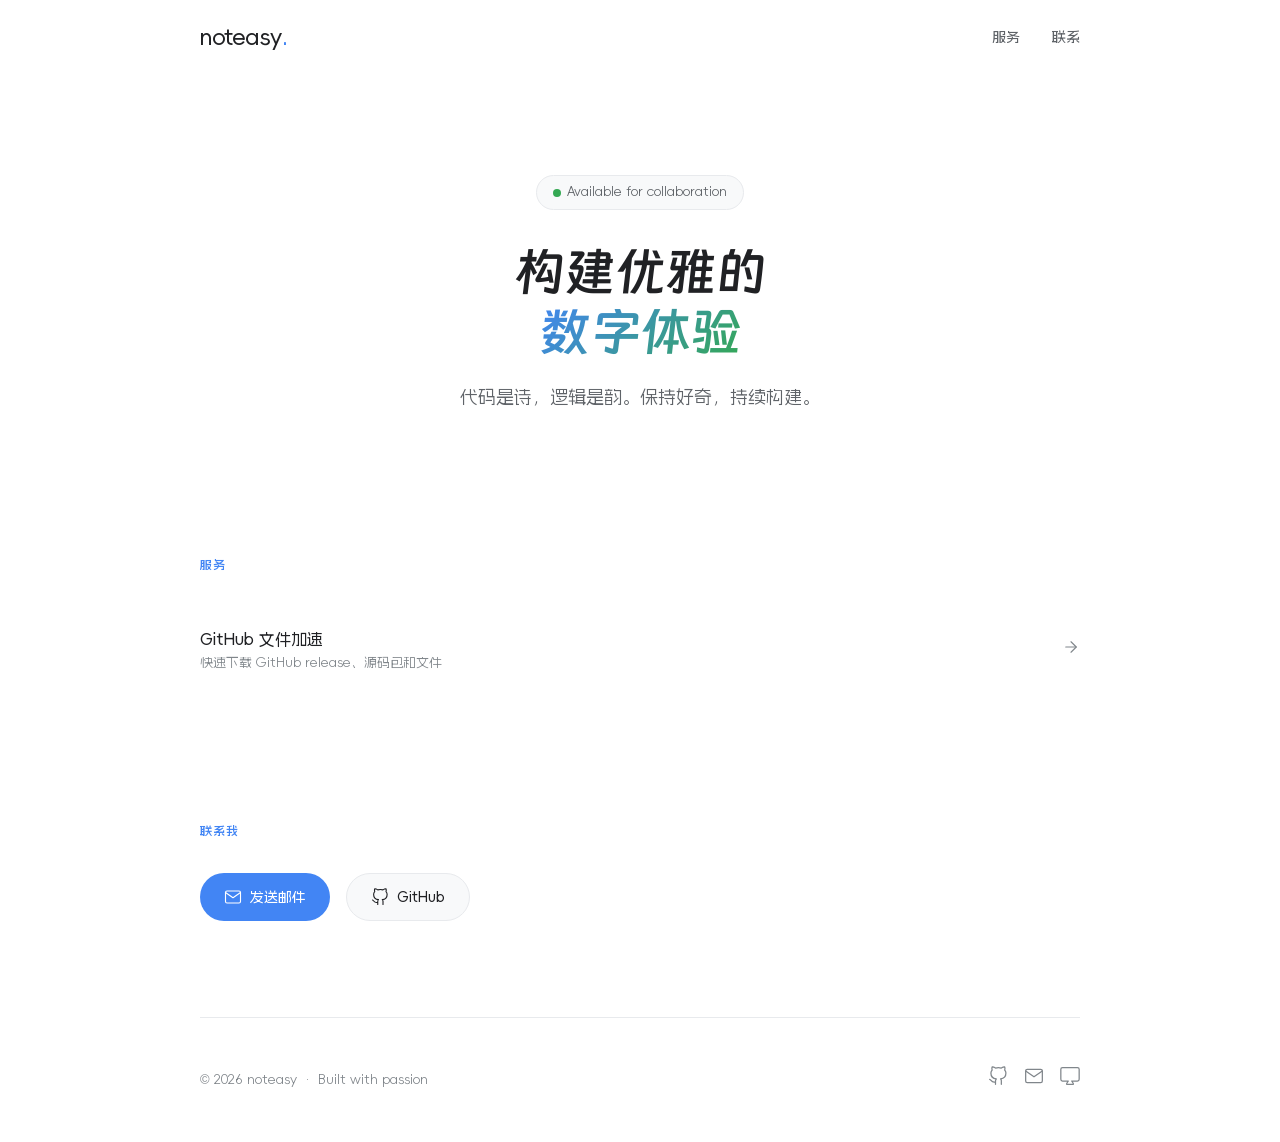
==== commit e76b71bc: "feat: 优化项目字体 Co-authored-by: traeagent <traeagent@users.noreply.github.com>" ====
--- a/index.html
+++ b/index.html
@@ -26,7 +26,7 @@
     body {
       background: var(--bg);
       color: var(--text-1);
-      font-family: "Inter", "Noto Sans SC", -apple-system, BlinkMacSystemFont, "Segoe UI", Roboto, "Helvetica Neue", Arial, sans-serif;
+      font-family: "Alimama FangYuanTi", -apple-system, BlinkMacSystemFont, "Segoe UI", Roboto, "Helvetica Neue", Arial, sans-serif;
       line-height: 1.6;
       -webkit-font-smoothing: antialiased;
     }
@@ -51,6 +51,7 @@
       text-decoration: none;
       color: var(--text-1);
       letter-spacing: -0.02em;
+      font-family: "DingTalk JinBuTi", "Alimama FangYuanTi", sans-serif;
     }
 
     .brand span { color: var(--blue); }
@@ -105,6 +106,7 @@
       letter-spacing: -0.03em;
       line-height: 1.15;
       margin-bottom: 20px;
+      font-family: "DingTalk JinBuTi", "Alimama FangYuanTi", sans-serif;
     }
 
     .hero h1 .gradient {
--- a/resource/fonts.css
+++ b/resource/fonts.css
@@ -1,3500 +1,15 @@
-/* cyrillic-ext */
 @font-face {
-  font-family: 'Inter';
+  font-family: "DingTalk JinBuTi";
+  src: url("/resource/dingtalk/DingTalkJinBuTi-Regular.woff2") format("woff2");
+  font-weight: 400;
   font-style: normal;
-  font-weight: 400;
   font-display: swap;
-  src: url(/resource/inter/UcC73FwrK3iLTeHuS_nVMrMxCp50SjIa2JL7SUc.woff2) format('woff2');
-  unicode-range: U+0460-052F, U+1C80-1C8A, U+20B4, U+2DE0-2DFF, U+A640-A69F, U+FE2E-FE2F;
 }
-/* cyrillic */
+
 @font-face {
-  font-family: 'Inter';
+  font-family: "Alimama FangYuanTi";
+  src: url("/resource/alimama/AlimamaFangYuanTiVF.woff2") format("woff2");
+  font-weight: 100 900;
   font-style: normal;
-  font-weight: 400;
   font-display: swap;
-  src: url(/resource/inter/UcC73FwrK3iLTeHuS_nVMrMxCp50SjIa0ZL7SUc.woff2) format('woff2');
-  unicode-range: U+0301, U+0400-045F, U+0490-0491, U+04B0-04B1, U+2116;
 }
-/* greek-ext */
-@font-face {
-  font-family: 'Inter';
-  font-style: normal;
-  font-weight: 400;
-  font-display: swap;
-  src: url(/resource/inter/UcC73FwrK3iLTeHuS_nVMrMxCp50SjIa2ZL7SUc.woff2) format('woff2');
-  unicode-range: U+1F00-1FFF;
-}
-/* greek */
-@font-face {
-  font-family: 'Inter';
-  font-style: normal;
-  font-weight: 400;
-  font-display: swap;
-  src: url(/resource/inter/UcC73FwrK3iLTeHuS_nVMrMxCp50SjIa1pL7SUc.woff2) format('woff2');
-  unicode-range: U+0370-0377, U+037A-037F, U+0384-038A, U+038C, U+038E-03A1, U+03A3-03FF;
-}
-/* vietnamese */
-@font-face {
-  font-family: 'Inter';
-  font-style: normal;
-  font-weight: 400;
-  font-display: swap;
-  src: url(/resource/inter/UcC73FwrK3iLTeHuS_nVMrMxCp50SjIa2pL7SUc.woff2) format('woff2');
-  unicode-range: U+0102-0103, U+0110-0111, U+0128-0129, U+0168-0169, U+01A0-01A1, U+01AF-01B0, U+0300-0301, U+0303-0304, U+0308-0309, U+0323, U+0329, U+1EA0-1EF9, U+20AB;
-}
-/* latin-ext */
-@font-face {
-  font-family: 'Inter';
-  font-style: normal;
-  font-weight: 400;
-  font-display: swap;
-  src: url(/resource/inter/UcC73FwrK3iLTeHuS_nVMrMxCp50SjIa25L7SUc.woff2) format('woff2');
-  unicode-range: U+0100-02BA, U+02BD-02C5, U+02C7-02CC, U+02CE-02D7, U+02DD-02FF, U+0304, U+0308, U+0329, U+1D00-1DBF, U+1E00-1E9F, U+1EF2-1EFF, U+2020, U+20A0-20AB, U+20AD-20C0, U+2113, U+2C60-2C7F, U+A720-A7FF;
-}
-/* latin */
-@font-face {
-  font-family: 'Inter';
-  font-style: normal;
-  font-weight: 400;
-  font-display: swap;
-  src: url(/resource/inter/UcC73FwrK3iLTeHuS_nVMrMxCp50SjIa1ZL7.woff2) format('woff2');
-  unicode-range: U+0000-00FF, U+0131, U+0152-0153, U+02BB-02BC, U+02C6, U+02DA, U+02DC, U+0304, U+0308, U+0329, U+2000-206F, U+20AC, U+2122, U+2191, U+2193, U+2212, U+2215, U+FEFF, U+FFFD;
-}
-/* cyrillic-ext */
-@font-face {
-  font-family: 'Inter';
-  font-style: normal;
-  font-weight: 500;
-  font-display: swap;
-  src: url(/resource/inter/UcC73FwrK3iLTeHuS_nVMrMxCp50SjIa2JL7SUc.woff2) format('woff2');
-  unicode-range: U+0460-052F, U+1C80-1C8A, U+20B4, U+2DE0-2DFF, U+A640-A69F, U+FE2E-FE2F;
-}
-/* cyrillic */
-@font-face {
-  font-family: 'Inter';
-  font-style: normal;
-  font-weight: 500;
-  font-display: swap;
-  src: url(/resource/inter/UcC73FwrK3iLTeHuS_nVMrMxCp50SjIa0ZL7SUc.woff2) format('woff2');
-  unicode-range: U+0301, U+0400-045F, U+0490-0491, U+04B0-04B1, U+2116;
-}
-/* greek-ext */
-@font-face {
-  font-family: 'Inter';
-  font-style: normal;
-  font-weight: 500;
-  font-display: swap;
-  src: url(/resource/inter/UcC73FwrK3iLTeHuS_nVMrMxCp50SjIa2ZL7SUc.woff2) format('woff2');
-  unicode-range: U+1F00-1FFF;
-}
-/* greek */
-@font-face {
-  font-family: 'Inter';
-  font-style: normal;
-  font-weight: 500;
-  font-display: swap;
-  src: url(/resource/inter/UcC73FwrK3iLTeHuS_nVMrMxCp50SjIa1pL7SUc.woff2) format('woff2');
-  unicode-range: U+0370-0377, U+037A-037F, U+0384-038A, U+038C, U+038E-03A1, U+03A3-03FF;
-}
-/* vietnamese */
-@font-face {
-  font-family: 'Inter';
-  font-style: normal;
-  font-weight: 500;
-  font-display: swap;
-  src: url(/resource/inter/UcC73FwrK3iLTeHuS_nVMrMxCp50SjIa2pL7SUc.woff2) format('woff2');
-  unicode-range: U+0102-0103, U+0110-0111, U+0128-0129, U+0168-0169, U+01A0-01A1, U+01AF-01B0, U+0300-0301, U+0303-0304, U+0308-0309, U+0323, U+0329, U+1EA0-1EF9, U+20AB;
-}
-/* latin-ext */
-@font-face {
-  font-family: 'Inter';
-  font-style: normal;
-  font-weight: 500;
-  font-display: swap;
-  src: url(/resource/inter/UcC73FwrK3iLTeHuS_nVMrMxCp50SjIa25L7SUc.woff2) format('woff2');
-  unicode-range: U+0100-02BA, U+02BD-02C5, U+02C7-02CC, U+02CE-02D7, U+02DD-02FF, U+0304, U+0308, U+0329, U+1D00-1DBF, U+1E00-1E9F, U+1EF2-1EFF, U+2020, U+20A0-20AB, U+20AD-20C0, U+2113, U+2C60-2C7F, U+A720-A7FF;
-}
-/* latin */
-@font-face {
-  font-family: 'Inter';
-  font-style: normal;
-  font-weight: 500;
-  font-display: swap;
-  src: url(/resource/inter/UcC73FwrK3iLTeHuS_nVMrMxCp50SjIa1ZL7.woff2) format('woff2');
-  unicode-range: U+0000-00FF, U+0131, U+0152-0153, U+02BB-02BC, U+02C6, U+02DA, U+02DC, U+0304, U+0308, U+0329, U+2000-206F, U+20AC, U+2122, U+2191, U+2193, U+2212, U+2215, U+FEFF, U+FFFD;
-}
-/* cyrillic-ext */
-@font-face {
-  font-family: 'Inter';
-  font-style: normal;
-  font-weight: 600;
-  font-display: swap;
-  src: url(/resource/inter/UcC73FwrK3iLTeHuS_nVMrMxCp50SjIa2JL7SUc.woff2) format('woff2');
-  unicode-range: U+0460-052F, U+1C80-1C8A, U+20B4, U+2DE0-2DFF, U+A640-A69F, U+FE2E-FE2F;
-}
-/* cyrillic */
-@font-face {
-  font-family: 'Inter';
-  font-style: normal;
-  font-weight: 600;
-  font-display: swap;
-  src: url(/resource/inter/UcC73FwrK3iLTeHuS_nVMrMxCp50SjIa0ZL7SUc.woff2) format('woff2');
-  unicode-range: U+0301, U+0400-045F, U+0490-0491, U+04B0-04B1, U+2116;
-}
-/* greek-ext */
-@font-face {
-  font-family: 'Inter';
-  font-style: normal;
-  font-weight: 600;
-  font-display: swap;
-  src: url(/resource/inter/UcC73FwrK3iLTeHuS_nVMrMxCp50SjIa2ZL7SUc.woff2) format('woff2');
-  unicode-range: U+1F00-1FFF;
-}
-/* greek */
-@font-face {
-  font-family: 'Inter';
-  font-style: normal;
-  font-weight: 600;
-  font-display: swap;
-  src: url(/resource/inter/UcC73FwrK3iLTeHuS_nVMrMxCp50SjIa1pL7SUc.woff2) format('woff2');
-  unicode-range: U+0370-0377, U+037A-037F, U+0384-038A, U+038C, U+038E-03A1, U+03A3-03FF;
-}
-/* vietnamese */
-@font-face {
-  font-family: 'Inter';
-  font-style: normal;
-  font-weight: 600;
-  font-display: swap;
-  src: url(/resource/inter/UcC73FwrK3iLTeHuS_nVMrMxCp50SjIa2pL7SUc.woff2) format('woff2');
-  unicode-range: U+0102-0103, U+0110-0111, U+0128-0129, U+0168-0169, U+01A0-01A1, U+01AF-01B0, U+0300-0301, U+0303-0304, U+0308-0309, U+0323, U+0329, U+1EA0-1EF9, U+20AB;
-}
-/* latin-ext */
-@font-face {
-  font-family: 'Inter';
-  font-style: normal;
-  font-weight: 600;
-  font-display: swap;
-  src: url(/resource/inter/UcC73FwrK3iLTeHuS_nVMrMxCp50SjIa25L7SUc.woff2) format('woff2');
-  unicode-range: U+0100-02BA, U+02BD-02C5, U+02C7-02CC, U+02CE-02D7, U+02DD-02FF, U+0304, U+0308, U+0329, U+1D00-1DBF, U+1E00-1E9F, U+1EF2-1EFF, U+2020, U+20A0-20AB, U+20AD-20C0, U+2113, U+2C60-2C7F, U+A720-A7FF;
-}
-/* latin */
-@font-face {
-  font-family: 'Inter';
-  font-style: normal;
-  font-weight: 600;
-  font-display: swap;
-  src: url(/resource/inter/UcC73FwrK3iLTeHuS_nVMrMxCp50SjIa1ZL7.woff2) format('woff2');
-  unicode-range: U+0000-00FF, U+0131, U+0152-0153, U+02BB-02BC, U+02C6, U+02DA, U+02DC, U+0304, U+0308, U+0329, U+2000-206F, U+20AC, U+2122, U+2191, U+2193, U+2212, U+2215, U+FEFF, U+FFFD;
-}
-/* cyrillic-ext */
-@font-face {
-  font-family: 'Inter';
-  font-style: normal;
-  font-weight: 700;
-  font-display: swap;
-  src: url(/resource/inter/UcC73FwrK3iLTeHuS_nVMrMxCp50SjIa2JL7SUc.woff2) format('woff2');
-  unicode-range: U+0460-052F, U+1C80-1C8A, U+20B4, U+2DE0-2DFF, U+A640-A69F, U+FE2E-FE2F;
-}
-/* cyrillic */
-@font-face {
-  font-family: 'Inter';
-  font-style: normal;
-  font-weight: 700;
-  font-display: swap;
-  src: url(/resource/inter/UcC73FwrK3iLTeHuS_nVMrMxCp50SjIa0ZL7SUc.woff2) format('woff2');
-  unicode-range: U+0301, U+0400-045F, U+0490-0491, U+04B0-04B1, U+2116;
-}
-/* greek-ext */
-@font-face {
-  font-family: 'Inter';
-  font-style: normal;
-  font-weight: 700;
-  font-display: swap;
-  src: url(/resource/inter/UcC73FwrK3iLTeHuS_nVMrMxCp50SjIa2ZL7SUc.woff2) format('woff2');
-  unicode-range: U+1F00-1FFF;
-}
-/* greek */
-@font-face {
-  font-family: 'Inter';
-  font-style: normal;
-  font-weight: 700;
-  font-display: swap;
-  src: url(/resource/inter/UcC73FwrK3iLTeHuS_nVMrMxCp50SjIa1pL7SUc.woff2) format('woff2');
-  unicode-range: U+0370-0377, U+037A-037F, U+0384-038A, U+038C, U+038E-03A1, U+03A3-03FF;
-}
-/* vietnamese */
-@font-face {
-  font-family: 'Inter';
-  font-style: normal;
-  font-weight: 700;
-  font-display: swap;
-  src: url(/resource/inter/UcC73FwrK3iLTeHuS_nVMrMxCp50SjIa2pL7SUc.woff2) format('woff2');
-  unicode-range: U+0102-0103, U+0110-0111, U+0128-0129, U+0168-0169, U+01A0-01A1, U+01AF-01B0, U+0300-0301, U+0303-0304, U+0308-0309, U+0323, U+0329, U+1EA0-1EF9, U+20AB;
-}
-/* latin-ext */
-@font-face {
-  font-family: 'Inter';
-  font-style: normal;
-  font-weight: 700;
-  font-display: swap;
-  src: url(/resource/inter/UcC73FwrK3iLTeHuS_nVMrMxCp50SjIa25L7SUc.woff2) format('woff2');
-  unicode-range: U+0100-02BA, U+02BD-02C5, U+02C7-02CC, U+02CE-02D7, U+02DD-02FF, U+0304, U+0308, U+0329, U+1D00-1DBF, U+1E00-1E9F, U+1EF2-1EFF, U+2020, U+20A0-20AB, U+20AD-20C0, U+2113, U+2C60-2C7F, U+A720-A7FF;
-}
-/* latin */
-@font-face {
-  font-family: 'Inter';
-  font-style: normal;
-  font-weight: 700;
-  font-display: swap;
-  src: url(/resource/inter/UcC73FwrK3iLTeHuS_nVMrMxCp50SjIa1ZL7.woff2) format('woff2');
-  unicode-range: U+0000-00FF, U+0131, U+0152-0153, U+02BB-02BC, U+02C6, U+02DA, U+02DC, U+0304, U+0308, U+0329, U+2000-206F, U+20AC, U+2122, U+2191, U+2193, U+2212, U+2215, U+FEFF, U+FFFD;
-}
-@font-face {
-  font-family: 'Noto Sans SC';
-  font-style: normal;
-  font-weight: 400;
-  font-display: swap;
-  src: url(/resource/notosanssc/k3kXo84MPvpLmixcA63oeALhLOCT-xWNm8Hqd37g1OkDRZe7lR4sg1IzSy-MNbE9VH8V.4.woff2) format('woff2');
-  unicode-range: U+1f1e9-1f1f5, U+1f1f7-1f1ff, U+1f21a, U+1f232, U+1f234-1f237, U+1f250-1f251, U+1f300, U+1f302-1f308, U+1f30a-1f311, U+1f315, U+1f319-1f320, U+1f324, U+1f327, U+1f32a, U+1f32c-1f32d, U+1f330-1f357, U+1f359-1f37e;
-}
-@font-face {
-  font-family: 'Noto Sans SC';
-  font-style: normal;
-  font-weight: 400;
-  font-display: swap;
-  src: url(/resource/notosanssc/k3kXo84MPvpLmixcA63oeALhLOCT-xWNm8Hqd37g1OkDRZe7lR4sg1IzSy-MNbE9VH8V.5.woff2) format('woff2');
-  unicode-range: U+fee3, U+fef3, U+ff03-ff04, U+ff07, U+ff0a, U+ff17-ff19, U+ff1c-ff1d, U+ff20-ff3a, U+ff3c, U+ff3e-ff5b, U+ff5d, U+ff61-ff65, U+ff67-ff6a, U+ff6c, U+ff6f-ff78, U+ff7a-ff7d, U+ff80-ff84, U+ff86, U+ff89-ff8e, U+ff92, U+ff97-ff9b, U+ff9d-ff9f, U+ffe0-ffe4, U+ffe6, U+ffe9, U+ffeb, U+ffed, U+fffc, U+1f004, U+1f170-1f171, U+1f192-1f195, U+1f198-1f19a, U+1f1e6-1f1e8;
-}
-@font-face {
-  font-family: 'Noto Sans SC';
-  font-style: normal;
-  font-weight: 400;
-  font-display: swap;
-  src: url(/resource/notosanssc/k3kXo84MPvpLmixcA63oeALhLOCT-xWNm8Hqd37g1OkDRZe7lR4sg1IzSy-MNbE9VH8V.6.woff2) format('woff2');
-  unicode-range: U+f0a7, U+f0b2, U+f0b7, U+f0c9, U+f0d8, U+f0da, U+f0dc-f0dd, U+f0e0, U+f0e6, U+f0eb, U+f0fc, U+f101, U+f104-f105, U+f107, U+f10b, U+f11b, U+f14b, U+f18a, U+f193, U+f1d6-f1d7, U+f244, U+f27a, U+f296, U+f2ae, U+f471, U+f4b3, U+f610-f611, U+f880-f881, U+f8ec, U+f8f5, U+f8ff, U+f901, U+f90a, U+f92c-f92d, U+f934, U+f937, U+f941, U+f965, U+f967, U+f969, U+f96b, U+f96f, U+f974, U+f978-f979, U+f97e, U+f981, U+f98a, U+f98e, U+f997, U+f99c, U+f9b2, U+f9b5, U+f9ba, U+f9be, U+f9ca, U+f9d0-f9d1, U+f9dd, U+f9e0-f9e1, U+f9e4, U+f9f7, U+fa00-fa01, U+fa08, U+fa0a, U+fa11, U+fb01-fb02, U+fdfc, U+fe0e, U+fe30-fe31, U+fe33-fe44, U+fe49-fe52, U+fe54-fe57, U+fe59-fe66, U+fe68-fe6b, U+fe8e, U+fe92-fe93, U+feae, U+feb8, U+fecb-fecc, U+fee0;
-}
-@font-face {
-  font-family: 'Noto Sans SC';
-  font-style: normal;
-  font-weight: 400;
-  font-display: swap;
-  src: url(/resource/notosanssc/k3kXo84MPvpLmixcA63oeALhLOCT-xWNm8Hqd37g1OkDRZe7lR4sg1IzSy-MNbE9VH8V.21.woff2) format('woff2');
-  unicode-range: U+9f83, U+9f85-9f8d, U+9f90-9f91, U+9f94-9f96, U+9f98, U+9f9b-9f9c, U+9f9e, U+9fa0, U+9fa2, U+9ff0-9fff, U+a001, U+a007, U+a025, U+a046-a047, U+a057, U+a072, U+a078-a079, U+a083, U+a085, U+a100, U+a118, U+a132, U+a134, U+a1f4, U+a242, U+a4a6, U+a4aa, U+a4b0-a4b1, U+a4b3, U+a9c1-a9c2, U+ac00-ac01, U+ac04, U+ac08, U+ac10-ac11, U+ac13-ac16, U+ac19, U+ac1c-ac1d, U+ac24, U+ac70-ac71, U+ac74, U+ac77-ac78, U+ac80-ac81, U+ac83, U+ac8c, U+ac90, U+ac9f-aca0, U+aca8-aca9, U+acac, U+acb0, U+acbd, U+acc1, U+acc4, U+ace0-ace1, U+ace4, U+ace8, U+acf3, U+acf5, U+acfc-acfd, U+ad00, U+ad0c, U+ad11, U+ad1c, U+ad34, U+ad50, U+ad64, U+ad6c, U+ad70, U+ad74, U+ad7f, U+ad81, U+ad8c, U+adc0, U+adc8, U+addc, U+ade0, U+adf8-adf9, U+adfc, U+ae00, U+ae08-ae09, U+ae0b, U+ae30, U+ae34, U+ae38, U+ae40, U+ae4a, U+ae4c, U+ae54, U+ae68, U+aebc, U+aed8, U+af2c-af2d;
-}
-@font-face {
-  font-family: 'Noto Sans SC';
-  font-style: normal;
-  font-weight: 400;
-  font-display: swap;
-  src: url(/resource/notosanssc/k3kXo84MPvpLmixcA63oeALhLOCT-xWNm8Hqd37g1OkDRZe7lR4sg1IzSy-MNbE9VH8V.22.woff2) format('woff2');
-  unicode-range: U+9e30-9e33, U+9e35-9e3b, U+9e3e, U+9e40-9e44, U+9e46-9e4e, U+9e51, U+9e53, U+9e55-9e58, U+9e5a-9e5c, U+9e5e-9e63, U+9e66-9e6e, U+9e71, U+9e73, U+9e75, U+9e78-9e79, U+9e7c-9e7e, U+9e82, U+9e86-9e88, U+9e8b-9e8c, U+9e90-9e91, U+9e93, U+9e95, U+9e97, U+9e9d, U+9ea4-9ea5, U+9ea9-9eaa, U+9eb4-9eb5, U+9eb8-9eba, U+9ebc-9ebf, U+9ec3, U+9ec9, U+9ecd, U+9ed0, U+9ed2-9ed3, U+9ed5-9ed6, U+9ed9, U+9edc-9edd, U+9edf-9ee0, U+9ee2, U+9ee5, U+9ee7-9eea, U+9eef, U+9ef1, U+9ef3-9ef4, U+9ef6, U+9ef9, U+9efb-9efc, U+9efe, U+9f0b, U+9f0d, U+9f10, U+9f14, U+9f17, U+9f19, U+9f22, U+9f29, U+9f2c, U+9f2f, U+9f31, U+9f37, U+9f39, U+9f3d-9f3e, U+9f41, U+9f4a-9f4b, U+9f51-9f52, U+9f61-9f63, U+9f66-9f67, U+9f80-9f81;
-}
-@font-face {
-  font-family: 'Noto Sans SC';
-  font-style: normal;
-  font-weight: 400;
-  font-display: swap;
-  src: url(/resource/notosanssc/k3kXo84MPvpLmixcA63oeALhLOCT-xWNm8Hqd37g1OkDRZe7lR4sg1IzSy-MNbE9VH8V.23.woff2) format('woff2');
-  unicode-range: U+9c82-9c83, U+9c85-9c8c, U+9c8e-9c92, U+9c94-9c9b, U+9c9e-9ca3, U+9ca5-9ca7, U+9ca9, U+9cab, U+9cad-9cae, U+9cb1-9cb7, U+9cb9-9cbd, U+9cbf-9cc0, U+9cc3, U+9cc5-9cc7, U+9cc9-9cd1, U+9cd3-9cda, U+9cdc-9cdd, U+9cdf, U+9ce1-9ce3, U+9ce5, U+9ce9, U+9cee-9cef, U+9cf3-9cf4, U+9cf6, U+9cfc-9cfd, U+9d02, U+9d08-9d09, U+9d12, U+9d1b, U+9d1e, U+9d26, U+9d28, U+9d37, U+9d3b, U+9d3f, U+9d51, U+9d59, U+9d5c-9d5d, U+9d5f-9d61, U+9d6c, U+9d70, U+9d72, U+9d7a, U+9d7e, U+9d84, U+9d89, U+9d8f, U+9d92, U+9daf, U+9db4, U+9db8, U+9dbc, U+9dc4, U+9dc7, U+9dc9, U+9dd7, U+9ddf, U+9df2, U+9df9-9dfa, U+9e0a, U+9e11, U+9e1a, U+9e1e, U+9e20, U+9e22, U+9e28-9e2c, U+9e2e-9e2f;
-}
-@font-face {
-  font-family: 'Noto Sans SC';
-  font-style: normal;
-  font-weight: 400;
-  font-display: swap;
-  src: url(/resource/notosanssc/k3kXo84MPvpLmixcA63oeALhLOCT-xWNm8Hqd37g1OkDRZe7lR4sg1IzSy-MNbE9VH8V.24.woff2) format('woff2');
-  unicode-range: U+9a80, U+9a83, U+9a85, U+9a88-9a8a, U+9a8d-9a8e, U+9a90, U+9a92-9a93, U+9a95-9a96, U+9a98-9a99, U+9a9b-9aa2, U+9aa5, U+9aa7, U+9aaf-9ab1, U+9ab5-9ab6, U+9ab9-9aba, U+9ac0-9ac4, U+9ac8, U+9acb-9acc, U+9ace-9acf, U+9ad1-9ad2, U+9ad9, U+9adf, U+9ae1, U+9ae3, U+9aea-9aeb, U+9aed-9aef, U+9af4, U+9af9, U+9afb, U+9b03-9b04, U+9b06, U+9b08, U+9b0d, U+9b0f-9b10, U+9b13, U+9b18, U+9b1a, U+9b1f, U+9b22-9b23, U+9b25, U+9b27-9b28, U+9b2a, U+9b2f, U+9b31-9b32, U+9b3b, U+9b43, U+9b46-9b49, U+9b4d-9b4e, U+9b51, U+9b56, U+9b58, U+9b5a, U+9b5c, U+9b5f, U+9b61-9b62, U+9b6f, U+9b77, U+9b80, U+9b88, U+9b8b, U+9b8e, U+9b91, U+9b9f-9ba0, U+9ba8, U+9baa-9bab, U+9bad-9bae, U+9bb0-9bb1, U+9bb8, U+9bc9-9bca, U+9bd3, U+9bd6, U+9bdb, U+9be8, U+9bf0-9bf1, U+9c02, U+9c10, U+9c15, U+9c24, U+9c2d, U+9c32, U+9c39, U+9c3b, U+9c40, U+9c47-9c49, U+9c53, U+9c57, U+9c64, U+9c72, U+9c77-9c78, U+9c7b, U+9c7f-9c80;
-}
-@font-face {
-  font-family: 'Noto Sans SC';
-  font-style: normal;
-  font-weight: 400;
-  font-display: swap;
-  src: url(/resource/notosanssc/k3kXo84MPvpLmixcA63oeALhLOCT-xWNm8Hqd37g1OkDRZe7lR4sg1IzSy-MNbE9VH8V.25.woff2) format('woff2');
-  unicode-range: U+98dd, U+98e1-98e2, U+98e7-98ea, U+98ec, U+98ee-98ef, U+98f2, U+98f4, U+98fc-98fe, U+9903, U+9905, U+9908, U+990a, U+990c-990d, U+9913-9914, U+9918, U+991a-991b, U+991e, U+9921, U+9928, U+992c, U+992e, U+9935, U+9938-9939, U+993d-993e, U+9945, U+994b-994c, U+9951-9952, U+9954-9955, U+9957, U+995e, U+9963, U+9966-9969, U+996b-996c, U+996f, U+9974-9975, U+9977-9979, U+997d-997e, U+9980-9981, U+9983-9984, U+9987, U+998a-998b, U+998d-9991, U+9993-9995, U+9997-9998, U+99a5, U+99ab, U+99ad-99ae, U+99b1, U+99b3-99b4, U+99bc, U+99bf, U+99c1, U+99c3-99c6, U+99cc, U+99d0, U+99d2, U+99d5, U+99db, U+99dd, U+99e1, U+99ed, U+99f1, U+99ff, U+9a01, U+9a03-9a04, U+9a0e-9a0f, U+9a11-9a13, U+9a19, U+9a1b, U+9a28, U+9a2b, U+9a30, U+9a32, U+9a37, U+9a40, U+9a45, U+9a4a, U+9a4d-9a4e, U+9a52, U+9a55, U+9a57, U+9a5a-9a5b, U+9a5f, U+9a62, U+9a65, U+9a69, U+9a6b, U+9a6e, U+9a75, U+9a77-9a7a, U+9a7d;
-}
-@font-face {
-  font-family: 'Noto Sans SC';
-  font-style: normal;
-  font-weight: 400;
-  font-display: swap;
-  src: url(/resource/notosanssc/k3kXo84MPvpLmixcA63oeALhLOCT-xWNm8Hqd37g1OkDRZe7lR4sg1IzSy-MNbE9VH8V.26.woff2) format('woff2');
-  unicode-range: U+975b-975c, U+9763, U+9765-9766, U+976c-976d, U+9773, U+9776, U+977a, U+977c, U+9784-9785, U+978e-978f, U+9791-9792, U+9794-9795, U+9798, U+979a, U+979e, U+97a3, U+97a5-97a6, U+97a8, U+97ab-97ac, U+97ae-97af, U+97b2, U+97b4, U+97c6, U+97cb-97cc, U+97d3, U+97d8, U+97dc, U+97e1, U+97ea-97eb, U+97ee, U+97fb, U+97fe-97ff, U+9801-9803, U+9805-9806, U+9808, U+980c, U+9810-9814, U+9817-9818, U+981e, U+9820-9821, U+9824, U+9828, U+982b-982d, U+9830, U+9834, U+9838-9839, U+983c, U+9846, U+984d-984f, U+9851-9852, U+9854-9855, U+9857-9858, U+985a-985b, U+9862-9863, U+9865, U+9867, U+986b, U+986f-9871, U+9877-9878, U+987c, U+9880, U+9883, U+9885, U+9889, U+988b-988f, U+9893-9895, U+9899-989b, U+989e-989f, U+98a1-98a2, U+98a5-98a7, U+98a9, U+98af, U+98b1, U+98b6, U+98ba, U+98be, U+98c3-98c4, U+98c6-98c8, U+98cf-98d6, U+98da-98db;
-}
-@font-face {
-  font-family: 'Noto Sans SC';
-  font-style: normal;
-  font-weight: 400;
-  font-display: swap;
-  src: url(/resource/notosanssc/k3kXo84MPvpLmixcA63oeALhLOCT-xWNm8Hqd37g1OkDRZe7lR4sg1IzSy-MNbE9VH8V.27.woff2) format('woff2');
-  unicode-range: U+95c4-95ca, U+95cc-95cd, U+95d4-95d6, U+95d8, U+95e1-95e2, U+95e9, U+95f0-95f1, U+95f3, U+95f6, U+95fc, U+95fe-95ff, U+9602-9604, U+9606-960d, U+960f, U+9611-9613, U+9615-9617, U+9619-961b, U+961d, U+9621, U+9628, U+962f, U+963c-963e, U+9641-9642, U+9649, U+9654, U+965b-965f, U+9661, U+9663, U+9665, U+9667-9668, U+966c, U+9670, U+9672-9674, U+9678, U+967a, U+967d, U+9682, U+9685, U+9688, U+968a, U+968d-968e, U+9695, U+9697-9698, U+969e, U+96a0, U+96a3-96a4, U+96a8, U+96aa, U+96b0-96b1, U+96b3-96b4, U+96b7-96b9, U+96bb-96bd, U+96c9, U+96cb, U+96ce, U+96d1-96d2, U+96d6, U+96d9, U+96db-96dc, U+96de, U+96e0, U+96e3, U+96e9, U+96eb, U+96f0-96f2, U+96f9, U+96ff, U+9701-9702, U+9705, U+9708, U+970a, U+970e-970f, U+9711, U+9719, U+9727, U+972a, U+972d, U+9730, U+973d, U+9742, U+9744, U+9748-9749, U+9750-9751, U+975a;
-}
-@font-face {
-  font-family: 'Noto Sans SC';
-  font-style: normal;
-  font-weight: 400;
-  font-display: swap;
-  src: url(/resource/notosanssc/k3kXo84MPvpLmixcA63oeALhLOCT-xWNm8Hqd37g1OkDRZe7lR4sg1IzSy-MNbE9VH8V.28.woff2) format('woff2');
-  unicode-range: U+94f5, U+94f7, U+94f9, U+94fb-94fd, U+94ff, U+9503-9504, U+9506-9507, U+9509-950a, U+950d-950f, U+9511-9518, U+951a-9520, U+9522, U+9528-952d, U+9530-953a, U+953c-953f, U+9543-9546, U+9548-9550, U+9552-9555, U+9557-955b, U+955d-9568, U+956a-956d, U+9570-9574, U+9583, U+9586, U+9589, U+958e-958f, U+9591-9592, U+9594, U+9598-9599, U+959e-95a0, U+95a2-95a6, U+95a8-95b2, U+95b4, U+95b8-95c3;
-}
-@font-face {
-  font-family: 'Noto Sans SC';
-  font-style: normal;
-  font-weight: 400;
-  font-display: swap;
-  src: url(/resource/notosanssc/k3kXo84MPvpLmixcA63oeALhLOCT-xWNm8Hqd37g1OkDRZe7lR4sg1IzSy-MNbE9VH8V.29.woff2) format('woff2');
-  unicode-range: U+941c-942b, U+942d-942e, U+9432-9433, U+9435, U+9438, U+943a, U+943e, U+9444, U+944a, U+9451-9452, U+945a, U+9462-9463, U+9465, U+9470-9487, U+948a-9492, U+9494-9498, U+949a, U+949c-949d, U+94a1, U+94a3-94a4, U+94a8, U+94aa-94ad, U+94af, U+94b2, U+94b4-94ba, U+94bc-94c0, U+94c4, U+94c6-94db, U+94de-94ec, U+94ee-94f1, U+94f3;
-}
-@font-face {
-  font-family: 'Noto Sans SC';
-  font-style: normal;
-  font-weight: 400;
-  font-display: swap;
-  src: url(/resource/notosanssc/k3kXo84MPvpLmixcA63oeALhLOCT-xWNm8Hqd37g1OkDRZe7lR4sg1IzSy-MNbE9VH8V.30.woff2) format('woff2');
-  unicode-range: U+92ec-92ed, U+92f0, U+92f3, U+92f8, U+92fc, U+9304, U+9306, U+9310, U+9312, U+9315, U+9318, U+931a, U+931e, U+9320-9322, U+9324, U+9326-9329, U+932b-932c, U+932f, U+9331-9332, U+9335-9336, U+933e, U+9340-9341, U+934a-9360, U+9362-9363, U+9365-936b, U+936e, U+9375, U+937e, U+9382, U+938a, U+938c, U+938f, U+9393-9394, U+9396-9397, U+939a, U+93a2, U+93a7, U+93ac-93cd, U+93d0-93d1, U+93d6-93d8, U+93de-93df, U+93e1-93e2, U+93e4, U+93f8, U+93fb, U+93fd, U+940e-941a;
-}
-@font-face {
-  font-family: 'Noto Sans SC';
-  font-style: normal;
-  font-weight: 400;
-  font-display: swap;
-  src: url(/resource/notosanssc/k3kXo84MPvpLmixcA63oeALhLOCT-xWNm8Hqd37g1OkDRZe7lR4sg1IzSy-MNbE9VH8V.31.woff2) format('woff2');
-  unicode-range: U+9163-9164, U+9169, U+9170, U+9172, U+9174, U+9179-917a, U+917d-917e, U+9182-9183, U+9185, U+918c-918d, U+9190-9191, U+919a, U+919c, U+91a1-91a4, U+91a8, U+91aa-91af, U+91b4-91b5, U+91b8, U+91ba, U+91be, U+91c0-91c1, U+91c6, U+91c8, U+91cb, U+91d0, U+91d2, U+91d7-91d8, U+91dd, U+91e3, U+91e6-91e7, U+91ed, U+91f0, U+91f5, U+91f9, U+9200, U+9205, U+9207-920a, U+920d-920e, U+9210, U+9214-9215, U+921c, U+921e, U+9221, U+9223-9227, U+9229-922a, U+922d, U+9234-9235, U+9237, U+9239-923a, U+923c-9240, U+9244-9246, U+9249, U+924e-924f, U+9251, U+9253, U+9257, U+925b, U+925e, U+9262, U+9264-9266, U+9268, U+926c, U+926f, U+9271, U+927b, U+927e, U+9280, U+9283, U+9285-928a, U+928e, U+9291, U+9293, U+9296, U+9298, U+929c-929d, U+92a8, U+92ab-92ae, U+92b3, U+92b6-92b7, U+92b9, U+92c1, U+92c5-92c6, U+92c8, U+92cc, U+92d0, U+92d2, U+92e4, U+92ea;
-}
-@font-face {
-  font-family: 'Noto Sans SC';
-  font-style: normal;
-  font-weight: 400;
-  font-display: swap;
-  src: url(/resource/notosanssc/k3kXo84MPvpLmixcA63oeALhLOCT-xWNm8Hqd37g1OkDRZe7lR4sg1IzSy-MNbE9VH8V.32.woff2) format('woff2');
-  unicode-range: U+9004, U+900b, U+9011, U+9015-9016, U+901e, U+9021, U+9026, U+902d, U+902f, U+9031, U+9035-9036, U+9039-903a, U+9041, U+9044-9046, U+904a, U+904f-9052, U+9054-9055, U+9058-9059, U+905b-905e, U+9060-9062, U+9068-9069, U+906f, U+9072, U+9074, U+9076-907a, U+907c-907d, U+9081, U+9083, U+9085, U+9087-908b, U+908f, U+9095, U+9097, U+9099-909b, U+909d, U+90a0-90a1, U+90a8-90a9, U+90ac, U+90b0, U+90b2-90b4, U+90b6, U+90b8, U+90ba, U+90bd-90be, U+90c3-90c5, U+90c7-90c8, U+90cf-90d0, U+90d3, U+90d5, U+90d7, U+90da-90dc, U+90de, U+90e2, U+90e4, U+90e6-90e7, U+90ea-90eb, U+90ef, U+90f4-90f5, U+90f7, U+90fe-9100, U+9104, U+9109, U+910c, U+9112, U+9114-9115, U+9118, U+911c, U+911e, U+9120, U+9122-9123, U+9127, U+912d, U+912f-9132, U+9139-913a, U+9143, U+9146, U+9149-914a, U+914c, U+914e-9150, U+9154, U+9157, U+915a, U+915d-915e, U+9161-9162;
-}
-@font-face {
-  font-family: 'Noto Sans SC';
-  font-style: normal;
-  font-weight: 400;
-  font-display: swap;
-  src: url(/resource/notosanssc/k3kXo84MPvpLmixcA63oeALhLOCT-xWNm8Hqd37g1OkDRZe7lR4sg1IzSy-MNbE9VH8V.33.woff2) format('woff2');
-  unicode-range: U+8e41-8e42, U+8e47, U+8e49-8e4b, U+8e50-8e53, U+8e59-8e5a, U+8e5f-8e60, U+8e64, U+8e69, U+8e6c, U+8e70, U+8e74, U+8e76, U+8e7a-8e7c, U+8e7f, U+8e84-8e85, U+8e87, U+8e89, U+8e8b, U+8e8d, U+8e8f-8e90, U+8e94, U+8e99, U+8e9c, U+8e9e, U+8eaa, U+8eac, U+8eb0, U+8eb6, U+8ec0, U+8ec6, U+8eca-8ece, U+8ed2, U+8eda, U+8edf, U+8ee2, U+8eeb, U+8ef8, U+8efb-8efe, U+8f03, U+8f09, U+8f0b, U+8f12-8f15, U+8f1b, U+8f1d, U+8f1f, U+8f29-8f2a, U+8f2f, U+8f36, U+8f38, U+8f3b, U+8f3e-8f3f, U+8f44-8f45, U+8f49, U+8f4d-8f4e, U+8f5f, U+8f6b, U+8f6d, U+8f71-8f73, U+8f75-8f76, U+8f78-8f7a, U+8f7c, U+8f7e, U+8f81-8f82, U+8f84, U+8f87, U+8f8a-8f8b, U+8f8d-8f8f, U+8f94-8f95, U+8f97-8f9a, U+8fa6, U+8fad-8faf, U+8fb2, U+8fb5-8fb7, U+8fba-8fbc, U+8fbf, U+8fc2, U+8fcb, U+8fcd, U+8fd3, U+8fd5, U+8fd7, U+8fda, U+8fe2-8fe5, U+8fe8-8fe9, U+8fee, U+8ff3-8ff4, U+8ff8, U+8ffa;
-}
-@font-face {
-  font-family: 'Noto Sans SC';
-  font-style: normal;
-  font-weight: 400;
-  font-display: swap;
-  src: url(/resource/notosanssc/k3kXo84MPvpLmixcA63oeALhLOCT-xWNm8Hqd37g1OkDRZe7lR4sg1IzSy-MNbE9VH8V.34.woff2) format('woff2');
-  unicode-range: U+8cbd, U+8cbf-8cc4, U+8cc7-8cc8, U+8cca, U+8ccd, U+8cd1, U+8cd3, U+8cdb-8cdc, U+8cde, U+8ce0, U+8ce2-8ce4, U+8ce6-8ce8, U+8cea, U+8ced, U+8cf4, U+8cf8, U+8cfa, U+8cfc-8cfd, U+8d04-8d05, U+8d07-8d08, U+8d0a, U+8d0d, U+8d0f, U+8d13-8d14, U+8d16, U+8d1b, U+8d20, U+8d30, U+8d32-8d33, U+8d36, U+8d3b, U+8d3d, U+8d40, U+8d42-8d43, U+8d45-8d46, U+8d48-8d4a, U+8d4d, U+8d51, U+8d53, U+8d55, U+8d59, U+8d5c-8d5d, U+8d5f, U+8d61, U+8d66-8d67, U+8d6a, U+8d6d, U+8d71, U+8d73, U+8d84, U+8d90-8d91, U+8d94-8d95, U+8d99, U+8da8, U+8daf, U+8db1, U+8db5, U+8db8, U+8dba, U+8dbc, U+8dbf, U+8dc2, U+8dc4, U+8dc6, U+8dcb, U+8dce-8dcf, U+8dd6-8dd7, U+8dda-8ddb, U+8dde, U+8de1, U+8de3-8de4, U+8de9, U+8deb-8dec, U+8df0-8df1, U+8df6-8dfd, U+8e05, U+8e07, U+8e09-8e0a, U+8e0c, U+8e0e, U+8e10, U+8e14, U+8e1d-8e1f, U+8e23, U+8e26, U+8e2b-8e31, U+8e34-8e35, U+8e39-8e3a, U+8e3d, U+8e40;
-}
-@font-face {
-  font-family: 'Noto Sans SC';
-  font-style: normal;
-  font-weight: 400;
-  font-display: swap;
-  src: url(/resource/notosanssc/k3kXo84MPvpLmixcA63oeALhLOCT-xWNm8Hqd37g1OkDRZe7lR4sg1IzSy-MNbE9VH8V.35.woff2) format('woff2');
-  unicode-range: U+8b80, U+8b83, U+8b8a, U+8b8c, U+8b90, U+8b93, U+8b99-8b9a, U+8ba0, U+8ba3, U+8ba5-8ba7, U+8baa-8bac, U+8bb4-8bb5, U+8bb7, U+8bb9, U+8bc2-8bc3, U+8bc5, U+8bcb-8bcc, U+8bce-8bd0, U+8bd2-8bd4, U+8bd6, U+8bd8-8bd9, U+8bdc, U+8bdf, U+8be3-8be4, U+8be7-8be9, U+8beb-8bec, U+8bee, U+8bf0, U+8bf2-8bf3, U+8bf6, U+8bf9, U+8bfc-8bfd, U+8bff-8c00, U+8c02, U+8c04, U+8c06-8c07, U+8c0c, U+8c0f, U+8c11-8c12, U+8c14-8c1b, U+8c1d-8c21, U+8c24-8c25, U+8c27, U+8c2a-8c2c, U+8c2e-8c30, U+8c32-8c36, U+8c3f, U+8c47-8c4c, U+8c4e-8c50, U+8c54-8c56, U+8c62, U+8c68, U+8c6c, U+8c73, U+8c78, U+8c7a, U+8c82, U+8c85, U+8c89-8c8a, U+8c8d-8c8e, U+8c90, U+8c93-8c94, U+8c98, U+8c9d-8c9e, U+8ca0-8ca2, U+8ca7-8cac, U+8caf-8cb0, U+8cb3-8cb4, U+8cb6-8cb9, U+8cbb-8cbc;
-}
-@font-face {
-  font-family: 'Noto Sans SC';
-  font-style: normal;
-  font-weight: 400;
-  font-display: swap;
-  src: url(/resource/notosanssc/k3kXo84MPvpLmixcA63oeALhLOCT-xWNm8Hqd37g1OkDRZe7lR4sg1IzSy-MNbE9VH8V.36.woff2) format('woff2');
-  unicode-range: U+8a15-8a18, U+8a1a-8a1b, U+8a1d, U+8a1f, U+8a22-8a23, U+8a25, U+8a2b, U+8a2d, U+8a31, U+8a33-8a34, U+8a36-8a38, U+8a3a, U+8a3c, U+8a3e, U+8a40-8a41, U+8a46, U+8a48, U+8a50, U+8a52, U+8a54-8a55, U+8a58, U+8a5b, U+8a5d-8a63, U+8a66, U+8a69-8a6b, U+8a6d-8a6e, U+8a70, U+8a72-8a73, U+8a7a, U+8a85, U+8a87, U+8a8a, U+8a8c-8a8d, U+8a90-8a92, U+8a95, U+8a98, U+8aa0-8aa1, U+8aa3-8aa6, U+8aa8-8aa9, U+8aac-8aae, U+8ab0, U+8ab2, U+8ab8-8ab9, U+8abc, U+8abe-8abf, U+8ac7, U+8acf, U+8ad2, U+8ad6-8ad7, U+8adb-8adc, U+8adf, U+8ae1, U+8ae6-8ae8, U+8aeb, U+8aed-8aee, U+8af1, U+8af3-8af4, U+8af7-8af8, U+8afa, U+8afe, U+8b00-8b02, U+8b07, U+8b0a, U+8b0c, U+8b0e, U+8b10, U+8b17, U+8b19, U+8b1b, U+8b1d, U+8b20-8b21, U+8b26, U+8b28, U+8b2c, U+8b33, U+8b39, U+8b3e-8b3f, U+8b41, U+8b45, U+8b49, U+8b4c, U+8b4f, U+8b57-8b58, U+8b5a, U+8b5c, U+8b5e, U+8b60, U+8b6c, U+8b6f-8b70, U+8b72, U+8b74, U+8b77, U+8b7d;
-}
-@font-face {
-  font-family: 'Noto Sans SC';
-  font-style: normal;
-  font-weight: 400;
-  font-display: swap;
-  src: url(/resource/notosanssc/k3kXo84MPvpLmixcA63oeALhLOCT-xWNm8Hqd37g1OkDRZe7lR4sg1IzSy-MNbE9VH8V.37.woff2) format('woff2');
-  unicode-range: U+8882, U+8884-8886, U+8888, U+888f, U+8892-8893, U+889b, U+88a2, U+88a4, U+88a6, U+88a8, U+88aa, U+88ae, U+88b1, U+88b4, U+88b7, U+88bc, U+88c0, U+88c6-88c9, U+88ce-88cf, U+88d1-88d3, U+88d8, U+88db-88dd, U+88df, U+88e1-88e3, U+88e5, U+88e8, U+88ec, U+88f0-88f1, U+88f3-88f4, U+88fc-88fe, U+8900, U+8902, U+8906-8907, U+8909-890c, U+8912-8915, U+8918-891b, U+8921, U+8925, U+892b, U+8930, U+8932, U+8934, U+8936, U+893b, U+893d, U+8941, U+894c, U+8955-8956, U+8959, U+895c, U+895e-8960, U+8966, U+896a, U+896c, U+896f-8970, U+8972, U+897b, U+897e, U+8980, U+8983, U+8985, U+8987-8988, U+898c, U+898f, U+8993, U+8997, U+899a, U+89a1, U+89a7, U+89a9-89aa, U+89b2-89b3, U+89b7, U+89c0, U+89c7, U+89ca-89cc, U+89ce-89d1, U+89d6, U+89da, U+89dc, U+89de, U+89e5, U+89e7, U+89eb, U+89ef, U+89f1, U+89f3-89f4, U+89f8, U+89ff, U+8a01-8a03, U+8a07-8a0a, U+8a0e-8a0f, U+8a13;
-}
-@font-face {
-  font-family: 'Noto Sans SC';
-  font-style: normal;
-  font-weight: 400;
-  font-display: swap;
-  src: url(/resource/notosanssc/k3kXo84MPvpLmixcA63oeALhLOCT-xWNm8Hqd37g1OkDRZe7lR4sg1IzSy-MNbE9VH8V.38.woff2) format('woff2');
-  unicode-range: U+86f4, U+86f8-86f9, U+86fb, U+86fe, U+8703, U+8706-870a, U+870d, U+8711-8713, U+871a, U+871e, U+8722-8723, U+8725, U+8729, U+872e, U+8731, U+8734, U+8737, U+873a-873b, U+873e-8740, U+8742, U+8747-8748, U+8753, U+8755, U+8757-8758, U+875d, U+875f, U+8762-8766, U+8768, U+876e, U+8770, U+8772, U+8775, U+8778, U+877b-877e, U+8782, U+8785, U+8788, U+878b, U+8793, U+8797, U+879a, U+879e-87a0, U+87a2-87a3, U+87a8, U+87ab-87ad, U+87af, U+87b3, U+87b5, U+87bd, U+87c0, U+87c4, U+87c6, U+87ca-87cb, U+87d1-87d2, U+87db-87dc, U+87de, U+87e0, U+87e5, U+87ea, U+87ec, U+87ee, U+87f2-87f3, U+87fb, U+87fd-87fe, U+8802-8803, U+8805, U+880a-880b, U+880d, U+8813-8816, U+8819, U+881b, U+881f, U+8821, U+8823, U+8831-8832, U+8835-8836, U+8839, U+883b-883c, U+8844, U+8846, U+884a, U+884e, U+8852-8853, U+8855, U+8859, U+885b, U+885d-885e, U+8862, U+8864, U+8869-886a, U+886e-886f, U+8872, U+8879, U+887d-887f;
-}
-@font-face {
-  font-family: 'Noto Sans SC';
-  font-style: normal;
-  font-weight: 400;
-  font-display: swap;
-  src: url(/resource/notosanssc/k3kXo84MPvpLmixcA63oeALhLOCT-xWNm8Hqd37g1OkDRZe7lR4sg1IzSy-MNbE9VH8V.39.woff2) format('woff2');
-  unicode-range: U+8548, U+854e, U+8553, U+8556-8557, U+8559, U+855e, U+8561, U+8564-8565, U+8568-856a, U+856d, U+856f-8570, U+8572, U+8576, U+8579-857b, U+8580, U+8585-8586, U+8588, U+858a, U+858f, U+8591, U+8594, U+8599, U+859c, U+85a2, U+85a4, U+85a6, U+85a8-85a9, U+85ab-85ac, U+85ae, U+85b7-85b9, U+85be, U+85c1, U+85c7, U+85cd, U+85d0, U+85d3, U+85d5, U+85dc-85dd, U+85df-85e0, U+85e5-85e6, U+85e8-85ea, U+85f4, U+85f9, U+85fe-85ff, U+8602, U+8605-8607, U+860a-860b, U+8616, U+8618, U+861a, U+8627, U+8629, U+862d, U+8638, U+863c, U+863f, U+864d, U+864f, U+8652-8655, U+865b-865c, U+865f, U+8662, U+8667, U+866c, U+866e, U+8671, U+8675, U+867a-867c, U+867f, U+868b, U+868d, U+8693, U+869c-869d, U+86a1, U+86a3-86a4, U+86a7-86a9, U+86ac, U+86af-86b1, U+86b4-86b6, U+86ba, U+86c0, U+86c4, U+86c6, U+86c9-86ca, U+86cd-86d1, U+86d4, U+86d8, U+86de-86df, U+86e4, U+86e6, U+86e9, U+86ed, U+86ef-86f3;
-}
-@font-face {
-  font-family: 'Noto Sans SC';
-  font-style: normal;
-  font-weight: 400;
-  font-display: swap;
-  src: url(/resource/notosanssc/k3kXo84MPvpLmixcA63oeALhLOCT-xWNm8Hqd37g1OkDRZe7lR4sg1IzSy-MNbE9VH8V.40.woff2) format('woff2');
-  unicode-range: U+83c5, U+83c8-83c9, U+83cb, U+83d1, U+83d3-83d6, U+83d8, U+83db, U+83dd, U+83df, U+83e1, U+83e5, U+83ea-83eb, U+83f0, U+83f4, U+83f8-83f9, U+83fb, U+83fd, U+83ff, U+8401, U+8406, U+840a-840b, U+840f, U+8411, U+8418, U+841c, U+8420, U+8422-8424, U+8426, U+8429, U+842c, U+8438-8439, U+843b-843c, U+843f, U+8446-8447, U+8449, U+844e, U+8451-8452, U+8456, U+8459-845a, U+845c, U+8462, U+8466, U+846d, U+846f-8470, U+8473, U+8476-8478, U+847a, U+847d, U+8484-8485, U+8487, U+8489, U+848c, U+848e, U+8490, U+8493-8494, U+8497, U+849b, U+849e-849f, U+84a1, U+84a5, U+84a8, U+84af, U+84b4, U+84b9-84bf, U+84c1-84c2, U+84c5-84c7, U+84ca-84cb, U+84cd, U+84d0-84d1, U+84d3, U+84d6, U+84df-84e0, U+84e2-84e3, U+84e5-84e7, U+84ee, U+84f3, U+84f6, U+84fa, U+84fc, U+84ff-8500, U+850c, U+8511, U+8514-8515, U+8517-8518, U+851f, U+8523, U+8525-8526, U+8529, U+852b, U+852d, U+8532, U+8534-8535, U+8538-853a, U+853c, U+8543, U+8545;
-}
-@font-face {
-  font-family: 'Noto Sans SC';
-  font-style: normal;
-  font-weight: 400;
-  font-display: swap;
-  src: url(/resource/notosanssc/k3kXo84MPvpLmixcA63oeALhLOCT-xWNm8Hqd37g1OkDRZe7lR4sg1IzSy-MNbE9VH8V.41.woff2) format('woff2');
-  unicode-range: U+82bc, U+82be, U+82c0-82c2, U+82c4-82c8, U+82ca-82cc, U+82ce, U+82d0, U+82d2-82d3, U+82d5-82d6, U+82d8-82d9, U+82dc-82de, U+82e0-82e4, U+82e7, U+82e9-82eb, U+82ed-82ee, U+82f3-82f4, U+82f7-82f8, U+82fa-8301, U+8306-8308, U+830c-830d, U+830f, U+8311, U+8313-8315, U+8318, U+831a-831b, U+831d, U+8324, U+8327, U+832a, U+832c-832d, U+832f, U+8331-8334, U+833a-833c, U+8340, U+8343-8345, U+8347-8348, U+834a, U+834c, U+834f, U+8351, U+8356, U+8358-835c, U+835e, U+8360, U+8364-8366, U+8368-836a, U+836c-836e, U+8373, U+8378, U+837b-837d, U+837f-8380, U+8382, U+8388, U+838a-838b, U+8392, U+8394, U+8396, U+8398-8399, U+839b-839c, U+83a0, U+83a2-83a3, U+83a8-83aa, U+83ae-83b0, U+83b3-83b4, U+83b6, U+83b8, U+83ba, U+83bc-83bd, U+83bf-83c0, U+83c2;
-}
-@font-face {
-  font-family: 'Noto Sans SC';
-  font-style: normal;
-  font-weight: 400;
-  font-display: swap;
-  src: url(/resource/notosanssc/k3kXo84MPvpLmixcA63oeALhLOCT-xWNm8Hqd37g1OkDRZe7lR4sg1IzSy-MNbE9VH8V.42.woff2) format('woff2');
-  unicode-range: U+8166-8169, U+816b, U+816d, U+8171, U+8173-8174, U+8178, U+817c-817d, U+8182, U+8188, U+8191, U+8198-819b, U+81a0, U+81a3, U+81a5-81a6, U+81a9, U+81b6, U+81ba-81bb, U+81bd, U+81bf, U+81c1, U+81c3, U+81c6, U+81c9-81ca, U+81cc-81cd, U+81d1, U+81d3-81d4, U+81d8, U+81db-81dc, U+81de-81df, U+81e5, U+81e7-81e9, U+81eb-81ec, U+81ee-81ef, U+81f5, U+81f8, U+81fa, U+81fc, U+81fe, U+8200-8202, U+8204, U+8208-820a, U+820e-8210, U+8216-8218, U+821b-821c, U+8221-8224, U+8226-8228, U+822b, U+822d, U+822f, U+8232-8234, U+8237-8238, U+823a-823b, U+823e, U+8244, U+8249, U+824b, U+824f, U+8259-825a, U+825f, U+8266, U+8268, U+826e, U+8271, U+8276-8279, U+827d, U+827f, U+8283-8284, U+8288-828a, U+828d-8291, U+8293-8294, U+8296-8298, U+829f-82a1, U+82a3-82a4, U+82a7-82ab, U+82ae, U+82b0, U+82b2, U+82b4-82b6;
-}
-@font-face {
-  font-family: 'Noto Sans SC';
-  font-style: normal;
-  font-weight: 400;
-  font-display: swap;
-  src: url(/resource/notosanssc/k3kXo84MPvpLmixcA63oeALhLOCT-xWNm8Hqd37g1OkDRZe7lR4sg1IzSy-MNbE9VH8V.43.woff2) format('woff2');
-  unicode-range: U+8016, U+8018-8019, U+801c, U+801e, U+8026-802a, U+8031, U+8034-8035, U+8037, U+8043, U+804b, U+804d, U+8052, U+8056, U+8059, U+805e, U+8061, U+8068-8069, U+806e-8074, U+8076-8078, U+807c-8080, U+8082, U+8084-8085, U+8088, U+808f, U+8093, U+809c, U+809f, U+80ab, U+80ad-80ae, U+80b1, U+80b6-80b8, U+80bc-80bd, U+80c2, U+80c4, U+80ca, U+80cd, U+80d1, U+80d4, U+80d7, U+80d9-80db, U+80dd, U+80e0, U+80e4-80e5, U+80e7-80ed, U+80ef-80f1, U+80f3-80f4, U+80fc, U+8101, U+8104-8105, U+8107-8108, U+810c-810e, U+8112-8115, U+8117-8119, U+811b-811f, U+8121-8130, U+8132-8134, U+8137, U+8139, U+813f-8140, U+8142, U+8146, U+8148, U+814d-814e, U+8151, U+8153, U+8158-815a, U+815e, U+8160;
-}
-@font-face {
-  font-family: 'Noto Sans SC';
-  font-style: normal;
-  font-weight: 400;
-  font-display: swap;
-  src: url(/resource/notosanssc/k3kXo84MPvpLmixcA63oeALhLOCT-xWNm8Hqd37g1OkDRZe7lR4sg1IzSy-MNbE9VH8V.44.woff2) format('woff2');
-  unicode-range: U+7ef0-7ef2, U+7ef6, U+7efa-7efb, U+7efe, U+7f01-7f04, U+7f08, U+7f0a-7f12, U+7f17, U+7f19, U+7f1b-7f1c, U+7f1f, U+7f21-7f23, U+7f25-7f28, U+7f2a-7f33, U+7f35-7f37, U+7f3d, U+7f42, U+7f44-7f45, U+7f4c-7f4d, U+7f52, U+7f54, U+7f58-7f59, U+7f5d, U+7f5f-7f61, U+7f63, U+7f65, U+7f68, U+7f70-7f71, U+7f73-7f75, U+7f77, U+7f79, U+7f7d-7f7e, U+7f85-7f86, U+7f88-7f89, U+7f8b-7f8c, U+7f90-7f91, U+7f94-7f96, U+7f98-7f9b, U+7f9d, U+7f9f, U+7fa3, U+7fa7-7fa9, U+7fac-7fb2, U+7fb4, U+7fb6, U+7fb8, U+7fbc, U+7fbf-7fc0, U+7fc3, U+7fca, U+7fcc, U+7fce, U+7fd2, U+7fd5, U+7fd9-7fdb, U+7fdf, U+7fe3, U+7fe5-7fe7, U+7fe9, U+7feb-7fec, U+7fee-7fef, U+7ff1, U+7ff3-7ff4, U+7ff9-7ffa, U+7ffe, U+8004, U+8006, U+800b, U+800e, U+8011-8012, U+8014;
-}
-@font-face {
-  font-family: 'Noto Sans SC';
-  font-style: normal;
-  font-weight: 400;
-  font-display: swap;
-  src: url(/resource/notosanssc/k3kXo84MPvpLmixcA63oeALhLOCT-xWNm8Hqd37g1OkDRZe7lR4sg1IzSy-MNbE9VH8V.45.woff2) format('woff2');
-  unicode-range: U+7dd2, U+7dd4, U+7dd6-7dd8, U+7dda-7de0, U+7de2-7de6, U+7de8-7ded, U+7def, U+7df1-7df5, U+7df7, U+7df9, U+7dfb-7dfc, U+7dfe-7e02, U+7e04, U+7e08-7e0b, U+7e12, U+7e1b, U+7e1e, U+7e20, U+7e22-7e23, U+7e26, U+7e29, U+7e2b, U+7e2e-7e2f, U+7e31, U+7e37, U+7e39-7e3e, U+7e40, U+7e43-7e44, U+7e46-7e47, U+7e4a-7e4b, U+7e4d-7e4e, U+7e51, U+7e54-7e56, U+7e58-7e5b, U+7e5d-7e5e, U+7e61, U+7e66-7e67, U+7e69-7e6b, U+7e6d, U+7e70, U+7e73, U+7e77, U+7e79, U+7e7b-7e7d, U+7e81-7e82, U+7e8c-7e8d, U+7e8f, U+7e92-7e94, U+7e96, U+7e98, U+7e9a-7e9c, U+7e9e-7e9f, U+7ea1, U+7ea3, U+7ea5, U+7ea8-7ea9, U+7eab, U+7ead-7eae, U+7eb0, U+7ebb, U+7ebe, U+7ec0-7ec2, U+7ec9, U+7ecb-7ecc, U+7ed0, U+7ed4, U+7ed7, U+7edb, U+7ee0-7ee2, U+7ee5-7ee6, U+7ee8, U+7eeb;
-}
-@font-face {
-  font-family: 'Noto Sans SC';
-  font-style: normal;
-  font-weight: 400;
-  font-display: swap;
-  src: url(/resource/notosanssc/k3kXo84MPvpLmixcA63oeALhLOCT-xWNm8Hqd37g1OkDRZe7lR4sg1IzSy-MNbE9VH8V.46.woff2) format('woff2');
-  unicode-range: U+7ce8, U+7cec, U+7cf0, U+7cf5-7cf9, U+7cfc, U+7cfe, U+7d00, U+7d04-7d0b, U+7d0d, U+7d10-7d14, U+7d17-7d19, U+7d1b-7d1f, U+7d21, U+7d24-7d26, U+7d28-7d2a, U+7d2c-7d2e, U+7d30-7d31, U+7d33, U+7d35-7d36, U+7d38-7d3a, U+7d40, U+7d42-7d44, U+7d46, U+7d4b-7d4c, U+7d4f, U+7d51, U+7d54-7d56, U+7d58, U+7d5b-7d5c, U+7d5e, U+7d61-7d63, U+7d66, U+7d68, U+7d6a-7d6c, U+7d6f, U+7d71-7d73, U+7d75-7d77, U+7d79-7d7a, U+7d7e, U+7d81, U+7d84-7d8b, U+7d8d, U+7d8f, U+7d91, U+7d94, U+7d96, U+7d98-7d9a, U+7d9c-7da0, U+7da2, U+7da6, U+7daa-7db1, U+7db4-7db8, U+7dba-7dbf, U+7dc1, U+7dc4, U+7dc7-7dc8, U+7dca-7dcd, U+7dcf, U+7dd1;
-}
-@font-face {
-  font-family: 'Noto Sans SC';
-  font-style: normal;
-  font-weight: 400;
-  font-display: swap;
-  src: url(/resource/notosanssc/k3kXo84MPvpLmixcA63oeALhLOCT-xWNm8Hqd37g1OkDRZe7lR4sg1IzSy-MNbE9VH8V.47.woff2) format('woff2');
-  unicode-range: U+7bd3-7bd4, U+7bd9-7bda, U+7bdd, U+7be0-7be1, U+7be4-7be6, U+7be9-7bea, U+7bef, U+7bf4, U+7bf6, U+7bfc, U+7bfe, U+7c01, U+7c03, U+7c07-7c08, U+7c0a-7c0d, U+7c0f, U+7c11, U+7c15-7c16, U+7c19, U+7c1e-7c21, U+7c23-7c24, U+7c26, U+7c28-7c33, U+7c35, U+7c37-7c3b, U+7c3d-7c3e, U+7c40-7c41, U+7c43, U+7c47-7c48, U+7c4c, U+7c50, U+7c53-7c54, U+7c59, U+7c5f-7c60, U+7c63-7c65, U+7c6c, U+7c6e, U+7c72, U+7c74, U+7c79-7c7a, U+7c7c, U+7c81-7c82, U+7c84-7c85, U+7c88, U+7c8a-7c91, U+7c93-7c96, U+7c99, U+7c9b-7c9e, U+7ca0-7ca2, U+7ca6-7ca9, U+7cac, U+7caf-7cb3, U+7cb5-7cb7, U+7cba-7cbd, U+7cbf-7cc2, U+7cc5, U+7cc7-7cc9, U+7ccc-7ccd, U+7cd7, U+7cdc, U+7cde, U+7ce0, U+7ce4-7ce5, U+7ce7;
-}
-@font-face {
-  font-family: 'Noto Sans SC';
-  font-style: normal;
-  font-weight: 400;
-  font-display: swap;
-  src: url(/resource/notosanssc/k3kXo84MPvpLmixcA63oeALhLOCT-xWNm8Hqd37g1OkDRZe7lR4sg1IzSy-MNbE9VH8V.48.woff2) format('woff2');
-  unicode-range: U+7ae6, U+7af4-7af7, U+7afa-7afb, U+7afd-7b0a, U+7b0c, U+7b0e-7b0f, U+7b13, U+7b15-7b16, U+7b18-7b19, U+7b1e-7b20, U+7b22-7b25, U+7b29-7b2b, U+7b2d-7b2e, U+7b30-7b3b, U+7b3e-7b3f, U+7b41-7b42, U+7b44-7b47, U+7b4a, U+7b4c-7b50, U+7b58, U+7b5a, U+7b5c, U+7b60, U+7b66-7b67, U+7b69, U+7b6c-7b6f, U+7b72-7b76, U+7b7b-7b7d, U+7b7f, U+7b82, U+7b85, U+7b87, U+7b8b-7b96, U+7b98-7b99, U+7b9b-7b9f, U+7ba2-7ba4, U+7ba6-7bac, U+7bae-7bb0, U+7bb4, U+7bb7-7bb9, U+7bbb, U+7bc0-7bc1, U+7bc3-7bc4, U+7bc6, U+7bc8-7bcc, U+7bd1;
-}
-@font-face {
-  font-family: 'Noto Sans SC';
-  font-style: normal;
-  font-weight: 400;
-  font-display: swap;
-  src: url(/resource/notosanssc/k3kXo84MPvpLmixcA63oeALhLOCT-xWNm8Hqd37g1OkDRZe7lR4sg1IzSy-MNbE9VH8V.49.woff2) format('woff2');
-  unicode-range: U+798b-798e, U+7992, U+7994-7995, U+7997-7998, U+799a-799c, U+799f, U+79a3-79a6, U+79a8-79ac, U+79ae-79b1, U+79b3-79b5, U+79b8, U+79ba, U+79bf, U+79c2, U+79c6, U+79c8, U+79cf, U+79d5-79d6, U+79dd-79de, U+79e3, U+79e7-79e8, U+79eb, U+79ed, U+79f4, U+79f7-79f8, U+79fa, U+79fe, U+7a02-7a03, U+7a05, U+7a0a, U+7a14, U+7a17, U+7a19, U+7a1c, U+7a1e-7a1f, U+7a23, U+7a25-7a26, U+7a2c, U+7a2e, U+7a30-7a32, U+7a36-7a37, U+7a39, U+7a3c, U+7a40, U+7a42, U+7a47, U+7a49, U+7a4c-7a4f, U+7a51, U+7a55, U+7a5b, U+7a5d-7a5e, U+7a62-7a63, U+7a66, U+7a68-7a69, U+7a6b, U+7a70, U+7a78, U+7a80, U+7a85-7a88, U+7a8a, U+7a90, U+7a93-7a96, U+7a98, U+7a9b-7a9c, U+7a9e, U+7aa0-7aa1, U+7aa3, U+7aa8-7aaa, U+7aac-7ab0, U+7ab3, U+7ab8, U+7aba, U+7abd-7abf, U+7ac4-7ac5, U+7ac7-7ac8, U+7aca, U+7ad1-7ad2, U+7ada-7add, U+7ae1, U+7ae4;
-}
-@font-face {
-  font-family: 'Noto Sans SC';
-  font-style: normal;
-  font-weight: 400;
-  font-display: swap;
-  src: url(/resource/notosanssc/k3kXo84MPvpLmixcA63oeALhLOCT-xWNm8Hqd37g1OkDRZe7lR4sg1IzSy-MNbE9VH8V.50.woff2) format('woff2');
-  unicode-range: U+784c, U+784e-7854, U+7856-7857, U+7859-785a, U+7865, U+7869-786a, U+786d, U+786f, U+7876-7877, U+787c, U+787e-787f, U+7881, U+7887-7889, U+7893-7894, U+7898-789e, U+78a1, U+78a3, U+78a5, U+78a9, U+78ad, U+78b2, U+78b4, U+78b6, U+78b9-78ba, U+78bc, U+78bf, U+78c3, U+78c9, U+78cb, U+78d0-78d2, U+78d4, U+78d9-78da, U+78dc, U+78de, U+78e1, U+78e5-78e6, U+78ea, U+78ec, U+78ef, U+78f1-78f2, U+78f4, U+78fa-78fb, U+78fe, U+7901-7902, U+7905, U+7907, U+7909, U+790b-790c, U+790e, U+7910, U+7913, U+7919-791b, U+791e-791f, U+7921, U+7924, U+7926, U+792a-792b, U+7934, U+7936, U+7939, U+793b, U+793d, U+7940, U+7942-7943, U+7945-7947, U+7949-794a, U+794c, U+794e-7951, U+7953-7955, U+7957-795a, U+795c, U+795f-7960, U+7962, U+7964, U+7966-7967, U+7969, U+796b, U+796f, U+7972, U+7974, U+7979, U+797b-797c, U+797e-7980, U+7982, U+7986-7987, U+7989-798a;
-}
-@font-face {
-  font-family: 'Noto Sans SC';
-  font-style: normal;
-  font-weight: 400;
-  font-display: swap;
-  src: url(/resource/notosanssc/k3kXo84MPvpLmixcA63oeALhLOCT-xWNm8Hqd37g1OkDRZe7lR4sg1IzSy-MNbE9VH8V.51.woff2) format('woff2');
-  unicode-range: U+7722, U+7726, U+7728, U+772b-7730, U+7732-7736, U+7739-773a, U+773d-773f, U+7743, U+7746-7747, U+774c-774f, U+7751-7752, U+7758-775a, U+775c-775e, U+7762, U+7765-7766, U+7768-776a, U+776c-776d, U+7771-7772, U+777a, U+777c-777e, U+7780, U+7785, U+7787, U+778b-778d, U+778f-7791, U+7793, U+779e-77a0, U+77a2, U+77a5, U+77ad, U+77af, U+77b4-77b7, U+77bd-77c0, U+77c2, U+77c5, U+77c7, U+77cd, U+77d6-77d7, U+77d9-77da, U+77dd-77de, U+77e7, U+77ea, U+77ec, U+77ef, U+77f8, U+77fb, U+77fd-77fe, U+7800, U+7803, U+7806, U+7809, U+780f-7812, U+7815, U+7817-7818, U+781a-781f, U+7821-7823, U+7825-7827, U+7829, U+782b-7830, U+7832-7833, U+7835, U+7837, U+7839-783c, U+783e, U+7841-7844, U+7847-7849, U+784b;
-}
-@font-face {
-  font-family: 'Noto Sans SC';
-  font-style: normal;
-  font-weight: 400;
-  font-display: swap;
-  src: url(/resource/notosanssc/k3kXo84MPvpLmixcA63oeALhLOCT-xWNm8Hqd37g1OkDRZe7lR4sg1IzSy-MNbE9VH8V.52.woff2) format('woff2');
-  unicode-range: U+7613-7619, U+761b-761d, U+761f-7622, U+7625, U+7627-762a, U+762e-7630, U+7632-7635, U+7638-763a, U+763c-763d, U+763f-7640, U+7642-7643, U+7647-7648, U+764d-764e, U+7652, U+7654, U+7658, U+765a, U+765c, U+765e-765f, U+7661-7663, U+7665, U+7669, U+766c, U+766e-766f, U+7671-7673, U+7675-7676, U+7678-767a, U+767f, U+7681, U+7683, U+7688, U+768a-768c, U+768e, U+7690-7692, U+7695, U+7698, U+769a-769b, U+769d-76a0, U+76a2, U+76a4-76a7, U+76ab-76ac, U+76af-76b0, U+76b2, U+76b4-76b5, U+76ba-76bb, U+76bf, U+76c2-76c3, U+76c5, U+76c9, U+76cc-76ce, U+76dc-76de, U+76e1-76ea, U+76f1, U+76f9-76fb, U+76fd, U+76ff-7700, U+7703-7704, U+7707-7708, U+770c-770f, U+7712, U+7714, U+7716, U+7719-771b, U+771e, U+7721;
-}
-@font-face {
-  font-family: 'Noto Sans SC';
-  font-style: normal;
-  font-weight: 400;
-  font-display: swap;
-  src: url(/resource/notosanssc/k3kXo84MPvpLmixcA63oeALhLOCT-xWNm8Hqd37g1OkDRZe7lR4sg1IzSy-MNbE9VH8V.53.woff2) format('woff2');
-  unicode-range: U+750d, U+750f, U+7511, U+7513, U+7515, U+7517, U+7519, U+7521-7527, U+752a, U+752c-752d, U+752f, U+7534, U+7536, U+753a, U+753e, U+7540, U+7544, U+7547-754b, U+754d-754e, U+7550-7553, U+7556-7557, U+755a-755b, U+755d-755e, U+7560, U+7562, U+7564, U+7566-7568, U+756b-756c, U+756f-7573, U+7575, U+7579-757c, U+757e-757f, U+7581-7584, U+7587, U+7589-758e, U+7590, U+7592, U+7594, U+7596, U+7599-759a, U+759d, U+759f-75a0, U+75a3, U+75a5, U+75a8, U+75ac-75ad, U+75b0-75b1, U+75b3-75b5, U+75b8, U+75bd, U+75c1-75c4, U+75c8-75ca, U+75cc-75cd, U+75d4, U+75d6, U+75d9, U+75de, U+75e0, U+75e2-75e4, U+75e6-75ea, U+75f1-75f3, U+75f7, U+75f9-75fa, U+75fc, U+75fe-7601, U+7603, U+7605-7606, U+7608-760e, U+7610-7612;
-}
-@font-face {
-  font-family: 'Noto Sans SC';
-  font-style: normal;
-  font-weight: 400;
-  font-display: swap;
-  src: url(/resource/notosanssc/k3kXo84MPvpLmixcA63oeALhLOCT-xWNm8Hqd37g1OkDRZe7lR4sg1IzSy-MNbE9VH8V.54.woff2) format('woff2');
-  unicode-range: U+73f0, U+73f2, U+73f4-73f5, U+73f7, U+73f9-73fa, U+73fc-73fd, U+73ff-7402, U+7404, U+7407-7408, U+740a-740f, U+7418, U+741a-741c, U+741e, U+7424-7425, U+7428-7429, U+742c-7430, U+7432, U+7435-7436, U+7438-743b, U+743e-7441, U+7443-7446, U+7448, U+744a-744b, U+7452, U+7457, U+745b, U+745d, U+7460, U+7462-7465, U+7467-746a, U+746d, U+746f, U+7471, U+7473-7474, U+7477, U+747a, U+747e, U+7481-7482, U+7484, U+7486, U+7488-748b, U+748e-748f, U+7493, U+7498, U+749a, U+749c-74a0, U+74a3, U+74a6, U+74a9-74aa, U+74ae, U+74b0-74b2, U+74b6, U+74b8-74ba, U+74bd, U+74bf, U+74c1, U+74c3, U+74c5, U+74c8, U+74ca, U+74cc, U+74cf, U+74d1-74d2, U+74d4-74d5, U+74d8-74db, U+74de-74e0, U+74e2, U+74e4-74e5, U+74e7-74e9, U+74ee-74ef, U+74f4, U+74ff, U+7501, U+7503, U+7505, U+7508;
-}
-@font-face {
-  font-family: 'Noto Sans SC';
-  font-style: normal;
-  font-weight: 400;
-  font-display: swap;
-  src: url(/resource/notosanssc/k3kXo84MPvpLmixcA63oeALhLOCT-xWNm8Hqd37g1OkDRZe7lR4sg1IzSy-MNbE9VH8V.55.woff2) format('woff2');
-  unicode-range: U+72e6, U+72e8, U+72ef-72f0, U+72f2-72f4, U+72f6-72f7, U+72f9-72fb, U+72fd, U+7300-7304, U+7307, U+730a-730c, U+7313-7317, U+731d-7322, U+7327, U+7329, U+732c-732d, U+7330-7331, U+7333, U+7335-7337, U+7339, U+733d-733e, U+7340, U+7342, U+7344-7345, U+734a, U+734d-7350, U+7352, U+7355, U+7357, U+7359, U+735f-7360, U+7362-7363, U+7365, U+7368, U+736c-736d, U+736f-7370, U+7372, U+7374-7376, U+7378, U+737a-737b, U+737d-737e, U+7382-7383, U+7386, U+7388, U+738a, U+738c-7393, U+7395, U+7397-739a, U+739c, U+739e, U+73a0-73a3, U+73a5-73a8, U+73aa, U+73ad, U+73b1, U+73b3, U+73b6-73b7, U+73b9, U+73c2, U+73c5-73c9, U+73cc, U+73ce-73d0, U+73d2, U+73d6, U+73d9, U+73db-73de, U+73e3, U+73e5-73ea, U+73ee-73ef;
-}
-@font-face {
-  font-family: 'Noto Sans SC';
-  font-style: normal;
-  font-weight: 400;
-  font-display: swap;
-  src: url(/resource/notosanssc/k3kXo84MPvpLmixcA63oeALhLOCT-xWNm8Hqd37g1OkDRZe7lR4sg1IzSy-MNbE9VH8V.56.woff2) format('woff2');
-  unicode-range: U+71a8, U+71af, U+71b1-71bc, U+71be, U+71c1-71c2, U+71c4, U+71c8-71cb, U+71ce-71d0, U+71d2, U+71d4, U+71d9-71da, U+71dc, U+71df-71e0, U+71e6-71e8, U+71ea, U+71ed-71ee, U+71f4, U+71f6, U+71f9, U+71fb-71fc, U+71ff-7200, U+7207, U+720c-720d, U+7210, U+7216, U+721a-721e, U+7223, U+7228, U+722b, U+722d-722e, U+7230, U+7232, U+723a-723c, U+723e-7242, U+7246, U+724b, U+724d-724e, U+7252, U+7256, U+7258, U+725a, U+725c-725d, U+7260, U+7264-7266, U+726a, U+726c, U+726e-726f, U+7271, U+7273-7274, U+7278, U+727b, U+727d-727e, U+7281-7282, U+7284, U+7287, U+728a, U+728d, U+728f, U+7292, U+729b, U+729f-72a0, U+72a7, U+72ad-72ae, U+72b0-72b5, U+72b7-72b8, U+72ba-72be, U+72c0-72c1, U+72c3, U+72c5-72c6, U+72c8, U+72cc-72ce, U+72d2, U+72d6, U+72db, U+72dd-72df, U+72e1, U+72e5;
-}
-@font-face {
-  font-family: 'Noto Sans SC';
-  font-style: normal;
-  font-weight: 400;
-  font-display: swap;
-  src: url(/resource/notosanssc/k3kXo84MPvpLmixcA63oeALhLOCT-xWNm8Hqd37g1OkDRZe7lR4sg1IzSy-MNbE9VH8V.57.woff2) format('woff2');
-  unicode-range: U+700b, U+700d, U+7015, U+7018, U+701b, U+701d-701f, U+7023, U+7026-7028, U+702c, U+702e-7030, U+7035, U+7037, U+7039-703a, U+703c-703e, U+7044, U+7049-704b, U+704f, U+7051, U+7058, U+705a, U+705c-705e, U+7061, U+7064, U+7066, U+706c, U+707d, U+7080-7081, U+7085-7086, U+708a, U+708f, U+7091, U+7094-7095, U+7098-7099, U+709c-709d, U+709f, U+70a4, U+70a9-70aa, U+70af-70b2, U+70b4-70b7, U+70bb, U+70c0, U+70c3, U+70c7, U+70cb, U+70ce-70cf, U+70d4, U+70d9-70da, U+70dc-70dd, U+70e0, U+70e9, U+70ec, U+70f7, U+70fa, U+70fd, U+70ff, U+7104, U+7108-7109, U+710c, U+7110, U+7113-7114, U+7116-7118, U+711c, U+711e, U+7120, U+712e-712f, U+7131, U+713c, U+7142, U+7144-7147, U+7149-714b, U+7150, U+7152, U+7155-7156, U+7159-715a, U+715c, U+7161, U+7165-7166, U+7168-7169, U+716d, U+7173-7174, U+7176, U+7178, U+717a, U+717d, U+717f-7180, U+7184, U+7186-7188, U+7192, U+7198, U+719c, U+71a0, U+71a4-71a5;
-}
-@font-face {
-  font-family: 'Noto Sans SC';
-  font-style: normal;
-  font-weight: 400;
-  font-display: swap;
-  src: url(/resource/notosanssc/k3kXo84MPvpLmixcA63oeALhLOCT-xWNm8Hqd37g1OkDRZe7lR4sg1IzSy-MNbE9VH8V.58.woff2) format('woff2');
-  unicode-range: U+6ed9, U+6edb, U+6edd, U+6edf-6ee0, U+6ee2, U+6ee6, U+6eea, U+6eec, U+6eee-6eef, U+6ef2-6ef3, U+6ef7-6efa, U+6efe, U+6f01, U+6f03, U+6f08-6f09, U+6f15-6f16, U+6f19, U+6f22-6f25, U+6f28-6f2a, U+6f2c-6f2d, U+6f2f, U+6f32, U+6f36-6f38, U+6f3f, U+6f43-6f46, U+6f48, U+6f4b, U+6f4e-6f4f, U+6f51, U+6f54-6f57, U+6f59-6f5b, U+6f5e-6f5f, U+6f61, U+6f64-6f67, U+6f69-6f6c, U+6f6f-6f72, U+6f74-6f76, U+6f78-6f7e, U+6f80-6f83, U+6f86, U+6f89, U+6f8b-6f8d, U+6f90, U+6f92, U+6f94, U+6f97-6f98, U+6f9b, U+6fa3-6fa5, U+6fa7, U+6faa, U+6faf, U+6fb1, U+6fb4, U+6fb6, U+6fb9, U+6fc1-6fcb, U+6fd1-6fd3, U+6fd5, U+6fdb, U+6fde-6fe1, U+6fe4, U+6fe9, U+6feb-6fec, U+6fee-6ff1, U+6ffa, U+6ffe, U+7005-7006, U+7009;
-}
-@font-face {
-  font-family: 'Noto Sans SC';
-  font-style: normal;
-  font-weight: 400;
-  font-display: swap;
-  src: url(/resource/notosanssc/k3kXo84MPvpLmixcA63oeALhLOCT-xWNm8Hqd37g1OkDRZe7lR4sg1IzSy-MNbE9VH8V.59.woff2) format('woff2');
-  unicode-range: U+6dc3, U+6dc5-6dc6, U+6dc9, U+6dcc, U+6dcf, U+6dd2-6dd3, U+6dd6, U+6dd9-6dde, U+6de0, U+6de4, U+6de6, U+6de8-6dea, U+6dec, U+6def-6df0, U+6df5-6df6, U+6df8, U+6dfa, U+6dfc, U+6e03-6e04, U+6e07-6e09, U+6e0b-6e0c, U+6e0e, U+6e11, U+6e13, U+6e15-6e16, U+6e19-6e1b, U+6e1e-6e1f, U+6e22, U+6e25-6e27, U+6e2b-6e2c, U+6e36-6e37, U+6e39-6e3a, U+6e3c-6e41, U+6e44-6e45, U+6e47, U+6e49-6e4b, U+6e4d-6e4e, U+6e51, U+6e53-6e55, U+6e5c-6e5f, U+6e61-6e63, U+6e65-6e67, U+6e6a-6e6b, U+6e6d-6e70, U+6e72-6e74, U+6e76-6e78, U+6e7c, U+6e80-6e82, U+6e86-6e87, U+6e89, U+6e8d, U+6e8f, U+6e96, U+6e98, U+6e9d-6e9f, U+6ea1, U+6ea5-6ea7, U+6eab, U+6eb1-6eb2, U+6eb4, U+6eb7, U+6ebb-6ebd, U+6ebf-6ec6, U+6ec8-6ec9, U+6ecc, U+6ecf-6ed0, U+6ed3-6ed4, U+6ed7-6ed8;
-}
-@font-face {
-  font-family: 'Noto Sans SC';
-  font-style: normal;
-  font-weight: 400;
-  font-display: swap;
-  src: url(/resource/notosanssc/k3kXo84MPvpLmixcA63oeALhLOCT-xWNm8Hqd37g1OkDRZe7lR4sg1IzSy-MNbE9VH8V.60.woff2) format('woff2');
-  unicode-range: U+6cb1-6cb2, U+6cb4-6cb5, U+6cb7, U+6cba, U+6cbc-6cbd, U+6cc1-6cc3, U+6cc5-6cc7, U+6cd0-6cd4, U+6cd6-6cd7, U+6cd9-6cda, U+6cde-6ce0, U+6ce4, U+6ce6, U+6ce9, U+6ceb-6cef, U+6cf1-6cf2, U+6cf6-6cf7, U+6cfa, U+6cfe, U+6d03-6d05, U+6d07-6d08, U+6d0a, U+6d0c, U+6d0e-6d11, U+6d13-6d14, U+6d16, U+6d18-6d1a, U+6d1c, U+6d1f, U+6d22-6d23, U+6d26-6d29, U+6d2b, U+6d2e-6d30, U+6d33, U+6d35-6d36, U+6d38-6d3a, U+6d3c, U+6d3f, U+6d42-6d44, U+6d48-6d49, U+6d4d, U+6d50, U+6d52, U+6d54, U+6d56-6d58, U+6d5a-6d5c, U+6d5e, U+6d60-6d61, U+6d63-6d65, U+6d67, U+6d6c-6d6d, U+6d6f, U+6d75, U+6d7b-6d7d, U+6d87, U+6d8a, U+6d8e, U+6d90-6d9a, U+6d9c-6da0, U+6da2-6da3, U+6da7, U+6daa-6dac, U+6dae, U+6db3-6db4, U+6db6, U+6db8, U+6dbc, U+6dbf, U+6dc2;
-}
-@font-face {
-  font-family: 'Noto Sans SC';
-  font-style: normal;
-  font-weight: 400;
-  font-display: swap;
-  src: url(/resource/notosanssc/k3kXo84MPvpLmixcA63oeALhLOCT-xWNm8Hqd37g1OkDRZe7lR4sg1IzSy-MNbE9VH8V.61.woff2) format('woff2');
-  unicode-range: U+6b83-6b86, U+6b89, U+6b8d, U+6b91-6b93, U+6b95, U+6b97-6b98, U+6b9a-6b9b, U+6b9e, U+6ba1-6ba4, U+6ba9-6baa, U+6bad, U+6baf-6bb0, U+6bb2-6bb3, U+6bba-6bbd, U+6bc0, U+6bc2, U+6bc6, U+6bca-6bcc, U+6bce, U+6bd0-6bd1, U+6bd3, U+6bd6-6bd8, U+6bda, U+6be1, U+6be6, U+6bec, U+6bf1, U+6bf3-6bf5, U+6bf9, U+6bfd, U+6c05-6c08, U+6c0d, U+6c10, U+6c15-6c1a, U+6c21, U+6c23-6c26, U+6c29-6c2d, U+6c30-6c33, U+6c35-6c37, U+6c39-6c3a, U+6c3c-6c3f, U+6c46, U+6c4a-6c4c, U+6c4e-6c50, U+6c54, U+6c56, U+6c59-6c5c, U+6c5e, U+6c63, U+6c67-6c69, U+6c6b, U+6c6d, U+6c6f, U+6c72-6c74, U+6c78-6c7a, U+6c7c, U+6c84-6c87, U+6c8b-6c8c, U+6c8f, U+6c91, U+6c93-6c96, U+6c98, U+6c9a, U+6c9d, U+6ca2-6ca4, U+6ca8-6ca9, U+6cac-6cae;
-}
-@font-face {
-  font-family: 'Noto Sans SC';
-  font-style: normal;
-  font-weight: 400;
-  font-display: swap;
-  src: url(/resource/notosanssc/k3kXo84MPvpLmixcA63oeALhLOCT-xWNm8Hqd37g1OkDRZe7lR4sg1IzSy-MNbE9VH8V.62.woff2) format('woff2');
-  unicode-range: U+69fe-6a01, U+6a06, U+6a09, U+6a0b, U+6a11, U+6a13, U+6a17-6a19, U+6a1b, U+6a1e, U+6a23, U+6a28-6a29, U+6a2b, U+6a2f-6a30, U+6a35, U+6a38-6a40, U+6a46-6a48, U+6a4a-6a4b, U+6a4e, U+6a50, U+6a52, U+6a5b, U+6a5e, U+6a62, U+6a65-6a67, U+6a6b, U+6a79, U+6a7c, U+6a7e-6a7f, U+6a84, U+6a86, U+6a8e, U+6a90-6a91, U+6a94, U+6a97, U+6a9c, U+6a9e, U+6aa0, U+6aa2, U+6aa4, U+6aa9, U+6aab, U+6aae-6ab0, U+6ab2-6ab3, U+6ab5, U+6ab7-6ab8, U+6aba-6abb, U+6abd, U+6abf, U+6ac2-6ac4, U+6ac6, U+6ac8, U+6acc, U+6ace, U+6ad2-6ad3, U+6ad8-6adc, U+6adf-6ae0, U+6ae4-6ae5, U+6ae7-6ae8, U+6afb, U+6b04-6b05, U+6b0d-6b13, U+6b16-6b17, U+6b19, U+6b24-6b25, U+6b2c, U+6b37-6b39, U+6b3b, U+6b3d, U+6b43, U+6b46, U+6b4e, U+6b50, U+6b53-6b54, U+6b58-6b59, U+6b5b, U+6b60, U+6b69, U+6b6d, U+6b6f-6b70, U+6b73-6b74, U+6b77-6b7a, U+6b80-6b82;
-}
-@font-face {
-  font-family: 'Noto Sans SC';
-  font-style: normal;
-  font-weight: 400;
-  font-display: swap;
-  src: url(/resource/notosanssc/k3kXo84MPvpLmixcA63oeALhLOCT-xWNm8Hqd37g1OkDRZe7lR4sg1IzSy-MNbE9VH8V.63.woff2) format('woff2');
-  unicode-range: U+68d3, U+68d7, U+68dd, U+68df, U+68e1, U+68e3-68e4, U+68e6-68ed, U+68ef-68f0, U+68f2, U+68f4, U+68f6-68f7, U+68f9, U+68fb-68fd, U+68ff-6902, U+6906-6908, U+690b, U+6910, U+691a-691c, U+691f-6920, U+6924-6925, U+692a, U+692d, U+6934, U+6939, U+693c-6945, U+694a-694b, U+6952-6954, U+6957, U+6959, U+695b, U+695d, U+695f, U+6962-6964, U+6966, U+6968-696c, U+696e-696f, U+6971, U+6973-6974, U+6978-6979, U+697d, U+697f-6980, U+6985, U+6987-698a, U+698d-698e, U+6994-6999, U+699b, U+69a3-69a4, U+69a6-69a7, U+69ab, U+69ad-69ae, U+69b1, U+69b7, U+69bb-69bc, U+69c1, U+69c3-69c5, U+69c7, U+69ca-69ce, U+69d0-69d1, U+69d3-69d4, U+69d7-69da, U+69e0, U+69e4, U+69e6, U+69ec-69ed, U+69f1-69f3, U+69f8, U+69fa-69fc;
-}
-@font-face {
-  font-family: 'Noto Sans SC';
-  font-style: normal;
-  font-weight: 400;
-  font-display: swap;
-  src: url(/resource/notosanssc/k3kXo84MPvpLmixcA63oeALhLOCT-xWNm8Hqd37g1OkDRZe7lR4sg1IzSy-MNbE9VH8V.64.woff2) format('woff2');
-  unicode-range: U+678b-678d, U+678f, U+6792-6793, U+6796, U+6798, U+679e-67a1, U+67a5, U+67a7-67a9, U+67ac-67ad, U+67b0-67b1, U+67b3, U+67b5, U+67b7, U+67b9, U+67bb-67bc, U+67c0-67c1, U+67c3, U+67c5-67ca, U+67d1-67d2, U+67d7-67d9, U+67dd-67df, U+67e2-67e4, U+67e6-67e9, U+67f0, U+67f5, U+67f7-67f8, U+67fa-67fb, U+67fd-67fe, U+6800-6801, U+6803-6804, U+6806, U+6809-680a, U+680c, U+680e, U+6812, U+681d-681f, U+6822, U+6824-6829, U+682b-682d, U+6831-6835, U+683b, U+683e, U+6840-6841, U+6844-6845, U+6849, U+684e, U+6853, U+6855-6856, U+685c-685d, U+685f-6862, U+6864, U+6866-6868, U+686b, U+686f, U+6872, U+6874, U+6877, U+687f, U+6883, U+6886, U+688f, U+689b, U+689f-68a0, U+68a2-68a3, U+68b1, U+68b6, U+68b9-68ba, U+68bc-68bf, U+68c1-68c4, U+68c6, U+68c8, U+68ca, U+68cc, U+68d0-68d1;
-}
-@font-face {
-  font-family: 'Noto Sans SC';
-  font-style: normal;
-  font-weight: 400;
-  font-display: swap;
-  src: url(/resource/notosanssc/k3kXo84MPvpLmixcA63oeALhLOCT-xWNm8Hqd37g1OkDRZe7lR4sg1IzSy-MNbE9VH8V.65.woff2) format('woff2');
-  unicode-range: U+6631, U+6633-6634, U+6636, U+663a-663b, U+663d, U+6641, U+6644-6645, U+6649, U+664c, U+664f, U+6654, U+6659, U+665b, U+665d-665e, U+6660-6667, U+6669, U+666b-666c, U+6671, U+6673, U+6677-6679, U+667c, U+6680-6681, U+6684-6685, U+6688-6689, U+668b-668e, U+6690, U+6692, U+6695, U+6698, U+669a, U+669d, U+669f-66a0, U+66a2-66a3, U+66a6, U+66aa-66ab, U+66b1-66b2, U+66b5, U+66b8-66b9, U+66bb, U+66be, U+66c1, U+66c6-66c9, U+66cc, U+66d5-66d8, U+66da-66dc, U+66de-66e2, U+66e8-66ea, U+66ec, U+66f1, U+66f3, U+66f7, U+66fa, U+66fd, U+6702, U+6705, U+670a, U+670f-6710, U+6713, U+6715, U+6719, U+6722-6723, U+6725-6727, U+6729, U+672d-672e, U+6732-6733, U+6736, U+6739, U+673b, U+673f, U+6744, U+6748, U+674c-674d, U+6753, U+6755, U+6762, U+6767, U+6769-676c, U+676e, U+6772-6773, U+6775, U+6777, U+677a-677d, U+6782-6783, U+6787, U+678a;
-}
-@font-face {
-  font-family: 'Noto Sans SC';
-  font-style: normal;
-  font-weight: 400;
-  font-display: swap;
-  src: url(/resource/notosanssc/k3kXo84MPvpLmixcA63oeALhLOCT-xWNm8Hqd37g1OkDRZe7lR4sg1IzSy-MNbE9VH8V.66.woff2) format('woff2');
-  unicode-range: U+64f1-64f2, U+64f4, U+64f7-64f8, U+64fa, U+64fc, U+64fe-64ff, U+6503, U+6509, U+650f, U+6514, U+6518, U+651c-651e, U+6522-6525, U+652a-652c, U+652e, U+6530-6532, U+6534-6535, U+6537-6538, U+653a, U+653c-653d, U+6542, U+6549-654b, U+654d-654e, U+6553-6555, U+6557-6558, U+655d, U+6564, U+6569, U+656b, U+656d-656f, U+6571, U+6573, U+6575-6576, U+6578-657e, U+6581-6583, U+6585-6586, U+6589, U+658e-658f, U+6592-6593, U+6595-6596, U+659b, U+659d, U+659f-65a1, U+65a3, U+65ab-65ac, U+65b2, U+65b6-65b7, U+65ba-65bb, U+65be-65c0, U+65c2-65c4, U+65c6-65c8, U+65cc, U+65ce, U+65d0, U+65d2-65d3, U+65d6, U+65db, U+65dd, U+65e1, U+65e3, U+65ee-65f0, U+65f3-65f5, U+65f8, U+65fb-65fc, U+65fe-6600, U+6603, U+6607, U+6609, U+660b, U+6610-6611, U+6619-661a, U+661c-661e, U+6621, U+6624, U+6626, U+662a-662c, U+662e, U+6630;
-}
-@font-face {
-  font-family: 'Noto Sans SC';
-  font-style: normal;
-  font-weight: 400;
-  font-display: swap;
-  src: url(/resource/notosanssc/k3kXo84MPvpLmixcA63oeALhLOCT-xWNm8Hqd37g1OkDRZe7lR4sg1IzSy-MNbE9VH8V.67.woff2) format('woff2');
-  unicode-range: U+63b8-63bc, U+63be, U+63c0, U+63c3-63c4, U+63c6, U+63c8, U+63cd-63ce, U+63d1, U+63d6, U+63da-63db, U+63de, U+63e0, U+63e3, U+63e9-63ea, U+63ee, U+63f2, U+63f5-63fa, U+63fc, U+63fe-6400, U+6406, U+640b-640d, U+6410, U+6414, U+6416-6417, U+641b, U+6420-6423, U+6425-6428, U+642a, U+6431-6432, U+6434-6437, U+643d-6442, U+6445, U+6448, U+6450-6452, U+645b-645f, U+6462, U+6465, U+6468, U+646d, U+646f-6471, U+6473, U+6477, U+6479-647d, U+6482-6485, U+6487-6488, U+648c, U+6490, U+6493, U+6496-649a, U+649d, U+64a0, U+64a5, U+64ab-64ac, U+64b1-64b7, U+64b9-64bb, U+64be-64c1, U+64c4, U+64c7, U+64c9-64cb, U+64d0, U+64d4, U+64d7-64d8, U+64da, U+64de, U+64e0-64e2, U+64e4, U+64e9, U+64ec, U+64f0;
-}
-@font-face {
-  font-family: 'Noto Sans SC';
-  font-style: normal;
-  font-weight: 400;
-  font-display: swap;
-  src: url(/resource/notosanssc/k3kXo84MPvpLmixcA63oeALhLOCT-xWNm8Hqd37g1OkDRZe7lR4sg1IzSy-MNbE9VH8V.68.woff2) format('woff2');
-  unicode-range: U+622c, U+622e-6230, U+6232, U+6238, U+623b, U+623d-623e, U+6243, U+6246, U+6248-6249, U+624c, U+6255, U+6259, U+625e, U+6260-6261, U+6265-6266, U+626a, U+6271, U+627a, U+627c-627d, U+6283, U+6286, U+6289, U+628e, U+6294, U+629c, U+629e-629f, U+62a1, U+62a8, U+62ba-62bb, U+62bf, U+62c2, U+62c4, U+62c8, U+62ca-62cb, U+62cf, U+62d1, U+62d7, U+62d9-62da, U+62dd, U+62e0-62e1, U+62e3-62e4, U+62e7, U+62eb, U+62ee, U+62f0, U+62f4-62f6, U+6308, U+630a-630e, U+6310, U+6312-6313, U+6317, U+6319, U+631b, U+631d-631f, U+6322, U+6326, U+6329, U+6331-6332, U+6334-6337, U+6339, U+633b-633c, U+633e-6340, U+6343, U+6347, U+634b-634e, U+6354, U+635c-635d, U+6368-6369, U+636d, U+636f-6372, U+6376, U+637a-637b, U+637d, U+6382-6383, U+6387, U+638a-638b, U+638d-638e, U+6391, U+6393-6397, U+6399, U+639b, U+639e-639f, U+63a1, U+63a3-63a4, U+63ac-63ae, U+63b1-63b5;
-}
-@font-face {
-  font-family: 'Noto Sans SC';
-  font-style: normal;
-  font-weight: 400;
-  font-display: swap;
-  src: url(/resource/notosanssc/k3kXo84MPvpLmixcA63oeALhLOCT-xWNm8Hqd37g1OkDRZe7lR4sg1IzSy-MNbE9VH8V.69.woff2) format('woff2');
-  unicode-range: U+60ed-60ee, U+60f0-60f1, U+60f4, U+60f6, U+60fa, U+6100, U+6106, U+610d-610e, U+6112, U+6114-6115, U+6119, U+611c, U+6120, U+6122-6123, U+6126, U+6128-6130, U+6136-6137, U+613a, U+613d-613e, U+6144, U+6146-6147, U+614a-614b, U+6151, U+6153, U+6158, U+615a, U+615c-615d, U+615f, U+6161, U+6163-6165, U+616b-616c, U+616e, U+6171, U+6173-6177, U+617e, U+6182, U+6187, U+618a, U+618d-618e, U+6190-6191, U+6194, U+6199-619a, U+619c, U+619f, U+61a1, U+61a3-61a4, U+61a7-61a9, U+61ab-61ad, U+61b2-61b3, U+61b5-61b7, U+61ba-61bb, U+61bf, U+61c3-61c4, U+61c6-61c7, U+61c9-61cb, U+61d0-61d1, U+61d3-61d4, U+61d7, U+61da, U+61df-61e1, U+61e6, U+61ee, U+61f0, U+61f2, U+61f6-61f8, U+61fa, U+61fc-61fe, U+6200, U+6206-6207, U+6209, U+620b, U+620d-620e, U+6213-6215, U+6217, U+6219, U+621b-6223, U+6225-6226;
-}
-@font-face {
-  font-family: 'Noto Sans SC';
-  font-style: normal;
-  font-weight: 400;
-  font-display: swap;
-  src: url(/resource/notosanssc/k3kXo84MPvpLmixcA63oeALhLOCT-xWNm8Hqd37g1OkDRZe7lR4sg1IzSy-MNbE9VH8V.70.woff2) format('woff2');
-  unicode-range: U+5fc4, U+5fc9, U+5fcb, U+5fce-5fd6, U+5fda-5fde, U+5fe1-5fe2, U+5fe4-5fe5, U+5fea, U+5fed-5fee, U+5ff1-5ff3, U+5ff6, U+5ff8, U+5ffb, U+5ffe-5fff, U+6002-6006, U+600a, U+600d, U+600f, U+6014, U+6019, U+601b, U+6020, U+6023, U+6026, U+6029, U+602b, U+602e-602f, U+6031, U+6033, U+6035, U+6039, U+603f, U+6041-6043, U+6046, U+604f, U+6053-6054, U+6058-605b, U+605d-605e, U+6060, U+6063, U+6065, U+6067, U+606a-606c, U+6075, U+6078-6079, U+607b, U+607d, U+607f, U+6083, U+6085-6087, U+608a, U+608c, U+608e-608f, U+6092-6093, U+6095-6097, U+609b-609d, U+60a2, U+60a7, U+60a9-60ab, U+60ad, U+60af-60b1, U+60b3-60b6, U+60b8, U+60bb, U+60bd-60be, U+60c0-60c3, U+60c6-60c9, U+60cb, U+60ce, U+60d3-60d4, U+60d7-60db, U+60dd, U+60e1-60e4, U+60e6, U+60ea, U+60ec;
-}
-@font-face {
-  font-family: 'Noto Sans SC';
-  font-style: normal;
-  font-weight: 400;
-  font-display: swap;
-  src: url(/resource/notosanssc/k3kXo84MPvpLmixcA63oeALhLOCT-xWNm8Hqd37g1OkDRZe7lR4sg1IzSy-MNbE9VH8V.71.woff2) format('woff2');
-  unicode-range: U+5e98, U+5e9b, U+5e9d, U+5ea0-5ea5, U+5ea8, U+5eab, U+5eaf, U+5eb3, U+5eb5-5eb6, U+5eb9, U+5ebe, U+5ec1-5ec3, U+5ec6, U+5ec8, U+5ecb-5ecc, U+5ed1-5ed2, U+5ed4, U+5ed9-5edb, U+5edd, U+5edf-5ee0, U+5ee2-5ee3, U+5ee8, U+5eea, U+5eec, U+5eef-5ef0, U+5ef3-5ef4, U+5ef8, U+5efb-5efc, U+5efe-5eff, U+5f01, U+5f07, U+5f0b-5f0e, U+5f10-5f12, U+5f14, U+5f1a, U+5f22, U+5f28-5f29, U+5f2c-5f2d, U+5f35-5f36, U+5f38, U+5f3b-5f43, U+5f45-5f4a, U+5f4c-5f4e, U+5f50, U+5f54, U+5f56-5f59, U+5f5b-5f5f, U+5f61, U+5f63, U+5f65, U+5f67-5f68, U+5f6b, U+5f6e-5f6f, U+5f72-5f78, U+5f7a, U+5f7e-5f7f, U+5f82-5f83, U+5f87, U+5f89-5f8a, U+5f8d, U+5f91, U+5f93, U+5f95, U+5f98-5f99, U+5f9c, U+5f9e, U+5fa0, U+5fa6-5fa9, U+5fac-5fad, U+5faf, U+5fb3-5fb5, U+5fb9, U+5fbc;
-}
-@font-face {
-  font-family: 'Noto Sans SC';
-  font-style: normal;
-  font-weight: 400;
-  font-display: swap;
-  src: url(/resource/notosanssc/k3kXo84MPvpLmixcA63oeALhLOCT-xWNm8Hqd37g1OkDRZe7lR4sg1IzSy-MNbE9VH8V.72.woff2) format('woff2');
-  unicode-range: U+5d26-5d27, U+5d2e-5d34, U+5d3c-5d3e, U+5d41-5d44, U+5d46-5d48, U+5d4a-5d4b, U+5d4e, U+5d50, U+5d52, U+5d55-5d58, U+5d5a-5d5d, U+5d68-5d69, U+5d6b-5d6c, U+5d6f, U+5d74, U+5d7f, U+5d82-5d89, U+5d8b-5d8c, U+5d8f, U+5d92-5d93, U+5d99, U+5d9d, U+5db2, U+5db6-5db7, U+5dba, U+5dbc-5dbd, U+5dc2-5dc3, U+5dc6-5dc7, U+5dc9, U+5dcc, U+5dd2, U+5dd4, U+5dd6-5dd8, U+5ddb-5ddc, U+5de3, U+5ded, U+5def, U+5df3, U+5df6, U+5dfa-5dfd, U+5dff-5e00, U+5e07, U+5e0f, U+5e11, U+5e13-5e14, U+5e19-5e1b, U+5e22, U+5e25, U+5e28, U+5e2a, U+5e2f-5e31, U+5e33-5e34, U+5e36, U+5e39-5e3c, U+5e3e, U+5e40, U+5e44, U+5e46-5e48, U+5e4c, U+5e4f, U+5e53-5e54, U+5e57, U+5e59, U+5e5b, U+5e5e-5e5f, U+5e61, U+5e63, U+5e6a-5e6b, U+5e75, U+5e77, U+5e79-5e7a, U+5e7e, U+5e80-5e81, U+5e83, U+5e85, U+5e87, U+5e8b, U+5e91-5e92, U+5e96;
-}
-@font-face {
-  font-family: 'Noto Sans SC';
-  font-style: normal;
-  font-weight: 400;
-  font-display: swap;
-  src: url(/resource/notosanssc/k3kXo84MPvpLmixcA63oeALhLOCT-xWNm8Hqd37g1OkDRZe7lR4sg1IzSy-MNbE9VH8V.73.woff2) format('woff2');
-  unicode-range: U+5bec, U+5bee-5bf0, U+5bf2-5bf3, U+5bf5-5bf6, U+5bfe, U+5c02-5c03, U+5c05, U+5c07-5c09, U+5c0b-5c0c, U+5c0e, U+5c10, U+5c12-5c13, U+5c15, U+5c17, U+5c19, U+5c1b-5c1c, U+5c1e-5c1f, U+5c22, U+5c25, U+5c28, U+5c2a-5c2b, U+5c2f-5c30, U+5c37, U+5c3b, U+5c43-5c44, U+5c46-5c47, U+5c4d, U+5c50, U+5c59, U+5c5b-5c5c, U+5c62-5c64, U+5c66, U+5c6c, U+5c6e, U+5c74, U+5c78-5c7e, U+5c80, U+5c83-5c84, U+5c88, U+5c8b-5c8d, U+5c91, U+5c94-5c96, U+5c98-5c99, U+5c9c, U+5c9e, U+5ca1-5ca3, U+5cab-5cac, U+5cb1, U+5cb5, U+5cb7, U+5cba, U+5cbd-5cbf, U+5cc1, U+5cc3-5cc4, U+5cc7, U+5ccb, U+5cd2, U+5cd8-5cd9, U+5cdf-5ce0, U+5ce3-5ce6, U+5ce8-5cea, U+5ced, U+5cef, U+5cf3-5cf4, U+5cf6, U+5cf8, U+5cfd, U+5d00-5d04, U+5d06, U+5d08, U+5d0b-5d0d, U+5d0f-5d13, U+5d15, U+5d17-5d1a, U+5d1d-5d22, U+5d24-5d25;
-}
-@font-face {
-  font-family: 'Noto Sans SC';
-  font-style: normal;
-  font-weight: 400;
-  font-display: swap;
-  src: url(/resource/notosanssc/k3kXo84MPvpLmixcA63oeALhLOCT-xWNm8Hqd37g1OkDRZe7lR4sg1IzSy-MNbE9VH8V.74.woff2) format('woff2');
-  unicode-range: U+5aa0, U+5aa3-5aa4, U+5aaa, U+5aae-5aaf, U+5ab1-5ab2, U+5ab4-5ab5, U+5ab7-5aba, U+5abd-5abf, U+5ac3-5ac4, U+5ac6-5ac8, U+5aca-5acb, U+5acd, U+5acf-5ad2, U+5ad4, U+5ad8-5ada, U+5adc, U+5adf-5ae2, U+5ae4, U+5ae6, U+5ae8, U+5aea-5aed, U+5af0-5af3, U+5af5, U+5af9-5afb, U+5afd, U+5b01, U+5b05, U+5b08, U+5b0b-5b0c, U+5b11, U+5b16-5b17, U+5b1b, U+5b21-5b22, U+5b24, U+5b27-5b2e, U+5b30, U+5b32, U+5b34, U+5b36-5b38, U+5b3e-5b40, U+5b43, U+5b45, U+5b4a-5b4b, U+5b51-5b53, U+5b56, U+5b5a-5b5b, U+5b62, U+5b65, U+5b67, U+5b6a-5b6e, U+5b70-5b71, U+5b73, U+5b7a-5b7b, U+5b7f-5b80, U+5b84, U+5b8d, U+5b91, U+5b93-5b95, U+5b9f, U+5ba5-5ba6, U+5bac, U+5bae, U+5bb8, U+5bc0, U+5bc3, U+5bcb, U+5bd0-5bd1, U+5bd4-5bd8, U+5bda-5bdc, U+5be2, U+5be4-5be5, U+5be7, U+5be9, U+5beb;
-}
-@font-face {
-  font-family: 'Noto Sans SC';
-  font-style: normal;
-  font-weight: 400;
-  font-display: swap;
-  src: url(/resource/notosanssc/k3kXo84MPvpLmixcA63oeALhLOCT-xWNm8Hqd37g1OkDRZe7lR4sg1IzSy-MNbE9VH8V.75.woff2) format('woff2');
-  unicode-range: U+596a, U+596c-596e, U+5977, U+597b-597c, U+5981, U+598f, U+5997-5998, U+599a, U+599c-599d, U+59a0-59a1, U+59a3-59a4, U+59a7, U+59aa-59ad, U+59af, U+59b2-59b3, U+59b5-59b6, U+59b8, U+59ba, U+59bd-59be, U+59c0-59c1, U+59c3-59c4, U+59c7-59ca, U+59cc-59cd, U+59cf, U+59d2, U+59d5-59d6, U+59d8-59d9, U+59db, U+59dd-59e0, U+59e2-59e7, U+59e9-59eb, U+59ee, U+59f1, U+59f3, U+59f5, U+59f7-59f9, U+59fd, U+5a06, U+5a08-5a0a, U+5a0c-5a0d, U+5a11-5a13, U+5a15-5a16, U+5a1a-5a1b, U+5a21-5a23, U+5a2d-5a2f, U+5a32, U+5a38, U+5a3c, U+5a3e-5a45, U+5a47, U+5a4a, U+5a4c-5a4d, U+5a4f-5a51, U+5a53, U+5a55-5a57, U+5a5e, U+5a60, U+5a62, U+5a65-5a67, U+5a6a, U+5a6c-5a6d, U+5a72-5a73, U+5a75-5a76, U+5a79-5a7c, U+5a81-5a84, U+5a8c, U+5a8e, U+5a93, U+5a96-5a97, U+5a9c, U+5a9e;
-}
-@font-face {
-  font-family: 'Noto Sans SC';
-  font-style: normal;
-  font-weight: 400;
-  font-display: swap;
-  src: url(/resource/notosanssc/k3kXo84MPvpLmixcA63oeALhLOCT-xWNm8Hqd37g1OkDRZe7lR4sg1IzSy-MNbE9VH8V.76.woff2) format('woff2');
-  unicode-range: U+5820, U+5822-5823, U+5825-5826, U+582c, U+582f, U+5831, U+583a, U+583d, U+583f-5842, U+5844-5846, U+5848, U+584a, U+584d, U+5852, U+5857, U+5859-585a, U+585c-585d, U+5862, U+5868-5869, U+586c-586d, U+586f-5873, U+5875, U+5879, U+587d-587e, U+5880-5881, U+5888-588a, U+588d, U+5892, U+5896-5898, U+589a, U+589c-589d, U+58a0-58a1, U+58a3, U+58a6, U+58a9, U+58ab-58ae, U+58b0, U+58b3, U+58bb-58bf, U+58c2-58c3, U+58c5-58c8, U+58ca, U+58cc, U+58ce, U+58d1-58d3, U+58d5, U+58d8-58d9, U+58de-58df, U+58e2, U+58e9, U+58ec, U+58ef, U+58f1-58f2, U+58f5, U+58f7-58f8, U+58fa, U+58fd, U+5900, U+5902, U+5906, U+5908-590c, U+590e, U+5910, U+5914, U+5919, U+591b, U+591d-591e, U+5920, U+5922-5925, U+5928, U+592c-592d, U+592f, U+5932, U+5936, U+593c, U+593e, U+5940-5942, U+5944, U+594c-594d, U+5950, U+5953, U+5958, U+595a, U+5961, U+5966-5968;
-}
-@font-face {
-  font-family: 'Noto Sans SC';
-  font-style: normal;
-  font-weight: 400;
-  font-display: swap;
-  src: url(/resource/notosanssc/k3kXo84MPvpLmixcA63oeALhLOCT-xWNm8Hqd37g1OkDRZe7lR4sg1IzSy-MNbE9VH8V.77.woff2) format('woff2');
-  unicode-range: U+56f9, U+56fc, U+56ff-5700, U+5703-5704, U+5709-570a, U+570c-570d, U+570f, U+5712-5713, U+5718-5719, U+571c, U+571e, U+5725, U+5727, U+5729-572a, U+572c, U+572e-572f, U+5734-5735, U+5739, U+573b, U+5741, U+5743, U+5745, U+5749, U+574c-574d, U+575c, U+5763, U+5768-5769, U+576b, U+576d-576e, U+5770, U+5773, U+5775, U+5777, U+577b-577c, U+5785-5786, U+5788, U+578c, U+578e-578f, U+5793-5795, U+5799-57a1, U+57a3-57a4, U+57a6-57aa, U+57ac-57ad, U+57af-57b2, U+57b4-57b6, U+57b8-57b9, U+57bd-57bf, U+57c2, U+57c4-57c8, U+57cc-57cd, U+57cf, U+57d2, U+57d5-57de, U+57e1-57e2, U+57e4-57e5, U+57e7, U+57eb, U+57ed, U+57ef, U+57f4-57f8, U+57fc-57fd, U+5800-5801, U+5803, U+5805, U+5807, U+5809, U+580b-580e, U+5811, U+5814, U+5819, U+581b-581f;
-}
-@font-face {
-  font-family: 'Noto Sans SC';
-  font-style: normal;
-  font-weight: 400;
-  font-display: swap;
-  src: url(/resource/notosanssc/k3kXo84MPvpLmixcA63oeALhLOCT-xWNm8Hqd37g1OkDRZe7lR4sg1IzSy-MNbE9VH8V.78.woff2) format('woff2');
-  unicode-range: U+55f5-55f7, U+55fb, U+55fe, U+5600-5601, U+5605-5606, U+5608, U+560c-560d, U+560f, U+5614, U+5616-5617, U+561a, U+561c, U+561e, U+5621-5625, U+5627, U+5629, U+562b-5630, U+5636, U+5638-563a, U+563c, U+5640-5642, U+5649, U+564c-5650, U+5653-5655, U+5657-565b, U+5660, U+5663-5664, U+5666, U+566b, U+566f-5671, U+5673-567c, U+567e, U+5684-5687, U+568c, U+568e-5693, U+5695, U+5697, U+569b-569c, U+569e-569f, U+56a1-56a2, U+56a4-56a9, U+56ac-56af, U+56b1, U+56b4, U+56b6-56b8, U+56bf, U+56c1-56c3, U+56c9, U+56cd, U+56d1, U+56d4, U+56d6-56d9, U+56dd, U+56df, U+56e1, U+56e3-56e6, U+56e8-56ec, U+56ee-56ef, U+56f1-56f3, U+56f5, U+56f7-56f8;
-}
-@font-face {
-  font-family: 'Noto Sans SC';
-  font-style: normal;
-  font-weight: 400;
-  font-display: swap;
-  src: url(/resource/notosanssc/k3kXo84MPvpLmixcA63oeALhLOCT-xWNm8Hqd37g1OkDRZe7lR4sg1IzSy-MNbE9VH8V.79.woff2) format('woff2');
-  unicode-range: U+550f, U+5511-5514, U+5516-5517, U+5519, U+551b, U+551d-551e, U+5520, U+5522-5523, U+5526-5527, U+552a-552c, U+5530, U+5532-5535, U+5537-5538, U+553b-5541, U+5543-5544, U+5547-5549, U+554b, U+554d, U+5550, U+5553, U+5555-5558, U+555b-555f, U+5567-5569, U+556b-5572, U+5574-5577, U+557b-557c, U+557e-557f, U+5581, U+5583, U+5585-5586, U+5588, U+558b-558c, U+558e-5591, U+5593, U+5599-559a, U+559f, U+55a5-55a6, U+55a8-55ac, U+55ae, U+55b0-55b3, U+55b6, U+55b9-55ba, U+55bc-55be, U+55c4, U+55c6-55c7, U+55c9, U+55cc-55d2, U+55d4-55db, U+55dd-55df, U+55e1, U+55e3-55e6, U+55ea-55ee, U+55f0-55f3;
-}
-@font-face {
-  font-family: 'Noto Sans SC';
-  font-style: normal;
-  font-weight: 400;
-  font-display: swap;
-  src: url(/resource/notosanssc/k3kXo84MPvpLmixcA63oeALhLOCT-xWNm8Hqd37g1OkDRZe7lR4sg1IzSy-MNbE9VH8V.80.woff2) format('woff2');
-  unicode-range: U+53e7-53e9, U+53f1, U+53f4-53f5, U+53fa-5400, U+5402, U+5405-5407, U+540b, U+540f, U+5412, U+5414, U+5416, U+5418-541a, U+541d, U+5420-5423, U+5425, U+5429-542a, U+542d-542e, U+5431-5433, U+5436, U+543d, U+543f, U+5442-5443, U+5449, U+544b-544c, U+544e, U+5451-5454, U+5456, U+5459, U+545b-545c, U+5461, U+5463-5464, U+546a-5472, U+5474, U+5476-5478, U+547a, U+547e-5484, U+5486, U+548a, U+548d-548e, U+5490-5491, U+5494, U+5497-5499, U+549b, U+549d, U+54a1-54a7, U+54a9, U+54ab, U+54ad, U+54b4-54b5, U+54b9, U+54bb, U+54be-54bf, U+54c2-54c3, U+54c9-54cc, U+54cf-54d0, U+54d3, U+54d5-54d6, U+54d9-54da, U+54dc-54de, U+54e2, U+54e7, U+54f3-54f4, U+54f8-54f9, U+54fd-54ff, U+5501, U+5504-5506, U+550c-550e;
-}
-@font-face {
-  font-family: 'Noto Sans SC';
-  font-style: normal;
-  font-weight: 400;
-  font-display: swap;
-  src: url(/resource/notosanssc/k3kXo84MPvpLmixcA63oeALhLOCT-xWNm8Hqd37g1OkDRZe7lR4sg1IzSy-MNbE9VH8V.81.woff2) format('woff2');
-  unicode-range: U+5289, U+528b, U+528d, U+528f, U+5291-5293, U+529a, U+52a2, U+52a6-52a7, U+52ac-52ad, U+52af, U+52b4-52b5, U+52b9, U+52bb-52bc, U+52be, U+52c1, U+52c5, U+52ca, U+52cd, U+52d0, U+52d6-52d7, U+52d9, U+52db, U+52dd-52de, U+52e0, U+52e2-52e3, U+52e5, U+52e7-52f0, U+52f2-52f3, U+52f5-52f9, U+52fb-52fc, U+5302, U+5304, U+530b, U+530d, U+530f-5310, U+5315, U+531a, U+531c-531d, U+5321, U+5323, U+5326, U+532e-5331, U+5338, U+533c-533e, U+5344-5345, U+534b-534d, U+5350, U+5354, U+5358, U+535d-535f, U+5363, U+5368-5369, U+536c, U+536e-536f, U+5372, U+5379-537b, U+537d, U+538d-538e, U+5390, U+5393-5394, U+5396, U+539b-539d, U+53a0-53a1, U+53a3-53a5, U+53a9, U+53ad-53ae, U+53b0, U+53b2-53b3, U+53b5-53b8, U+53bc, U+53be, U+53c1, U+53c3-53c7, U+53ce-53cf, U+53d2-53d3, U+53d5, U+53da, U+53de-53df, U+53e1-53e2;
-}
-@font-face {
-  font-family: 'Noto Sans SC';
-  font-style: normal;
-  font-weight: 400;
-  font-display: swap;
-  src: url(/resource/notosanssc/k3kXo84MPvpLmixcA63oeALhLOCT-xWNm8Hqd37g1OkDRZe7lR4sg1IzSy-MNbE9VH8V.82.woff2) format('woff2');
-  unicode-range: U+5104, U+5106-5107, U+5109-510b, U+510d, U+510f-5110, U+5113, U+5115, U+5117-5118, U+511a-511c, U+511e-511f, U+5121, U+5128, U+512b-512d, U+5131-5135, U+5137-5139, U+513c, U+5140, U+5142, U+5147, U+514c, U+514e-5150, U+5155-5158, U+5162, U+5169, U+5172, U+517f, U+5181-5184, U+5186-5187, U+518b, U+518f, U+5191, U+5195-5197, U+519a, U+51a2-51a3, U+51a6-51ab, U+51ad-51ae, U+51b1, U+51b4, U+51bc-51bd, U+51bf, U+51c3, U+51c7-51c8, U+51ca-51cb, U+51cd-51ce, U+51d4, U+51d6, U+51db-51dc, U+51e6, U+51e8-51eb, U+51f1, U+51f5, U+51fc, U+51ff, U+5202, U+5205, U+5208, U+520b, U+520d-520e, U+5215-5216, U+5228, U+522a, U+522c-522d, U+5233, U+523c-523d, U+523f-5240, U+5245, U+5247, U+5249, U+524b-524c, U+524e, U+5250, U+525b-525f, U+5261, U+5263-5264, U+5270, U+5273, U+5275, U+5277, U+527d, U+527f, U+5281-5285, U+5287;
-}
-@font-face {
-  font-family: 'Noto Sans SC';
-  font-style: normal;
-  font-weight: 400;
-  font-display: swap;
-  src: url(/resource/notosanssc/k3kXo84MPvpLmixcA63oeALhLOCT-xWNm8Hqd37g1OkDRZe7lR4sg1IzSy-MNbE9VH8V.83.woff2) format('woff2');
-  unicode-range: U+4fd1, U+4fd3, U+4fda-4fdc, U+4fdf-4fe0, U+4fe2-4fe4, U+4fe6, U+4fe8, U+4feb-4fed, U+4ff3, U+4ff5-4ff6, U+4ff8, U+4ffe, U+5001, U+5005-5006, U+5009, U+500c, U+500f, U+5013-5018, U+501b-501e, U+5022-5025, U+5027-5028, U+502b-502e, U+5030, U+5033-5034, U+5036-5039, U+503b, U+5041-5043, U+5045-5046, U+5048-504a, U+504c-504e, U+5051, U+5053, U+5055-5057, U+505b, U+505e, U+5060, U+5062-5063, U+5067, U+506a, U+506c, U+5070-5072, U+5074-5075, U+5078, U+507b, U+507d-507e, U+5080, U+5088-5089, U+5091-5092, U+5095, U+5097-509e, U+50a2-50a3, U+50a5-50a7, U+50a9, U+50ad, U+50b3, U+50b5, U+50b7, U+50ba, U+50be, U+50c4-50c5, U+50c7, U+50ca, U+50cd, U+50d1, U+50d5-50d6, U+50da, U+50de, U+50e5-50e6, U+50ec-50ee, U+50f0-50f1, U+50f3, U+50f9-50fb, U+50fe-5102;
-}
-@font-face {
-  font-family: 'Noto Sans SC';
-  font-style: normal;
-  font-weight: 400;
-  font-display: swap;
-  src: url(/resource/notosanssc/k3kXo84MPvpLmixcA63oeALhLOCT-xWNm8Hqd37g1OkDRZe7lR4sg1IzSy-MNbE9VH8V.84.woff2) format('woff2');
-  unicode-range: U+4ea3, U+4ea5, U+4eb0-4eb1, U+4eb3-4eb6, U+4eb8-4eb9, U+4ebb-4ebe, U+4ec2-4ec4, U+4ec8-4ec9, U+4ecc, U+4ecf-4ed0, U+4ed2, U+4eda-4edb, U+4edd-4ee1, U+4ee6-4ee9, U+4eeb, U+4eee-4eef, U+4ef3-4ef5, U+4ef8-4efa, U+4efc, U+4f00, U+4f03-4f05, U+4f08-4f09, U+4f0b, U+4f0e, U+4f12-4f13, U+4f15, U+4f1b, U+4f1d, U+4f21-4f22, U+4f25, U+4f27-4f29, U+4f2b-4f2e, U+4f31-4f33, U+4f36-4f37, U+4f39, U+4f3e, U+4f40-4f41, U+4f43, U+4f47-4f49, U+4f54, U+4f57-4f58, U+4f5d-4f5e, U+4f61-4f62, U+4f64-4f65, U+4f67, U+4f6a, U+4f6e-4f6f, U+4f72, U+4f74-4f7e, U+4f80-4f82, U+4f84, U+4f89-4f8a, U+4f8e-4f98, U+4f9e, U+4fa1, U+4fa5, U+4fa9-4faa, U+4fac, U+4fb3, U+4fb6-4fb8, U+4fbd, U+4fc2, U+4fc5-4fc6, U+4fcd-4fce, U+4fd0;
-}
-@font-face {
-  font-family: 'Noto Sans SC';
-  font-style: normal;
-  font-weight: 400;
-  font-display: swap;
-  src: url(/resource/notosanssc/k3kXo84MPvpLmixcA63oeALhLOCT-xWNm8Hqd37g1OkDRZe7lR4sg1IzSy-MNbE9VH8V.85.woff2) format('woff2');
-  unicode-range: U+3129, U+3131, U+3134, U+3137, U+3139, U+3141-3142, U+3145, U+3147-3148, U+314b, U+314d-314e, U+315c, U+3160-3161, U+3163-3164, U+3186, U+318d, U+3192, U+3196-3198, U+319e-319f, U+3220-3229, U+3231, U+3268, U+3297, U+3299, U+32a3, U+338e-338f, U+3395, U+339c-339e, U+33c4, U+33d1-33d2, U+33d5, U+3434, U+34dc, U+34ee, U+353e, U+355d, U+3566, U+3575, U+3592, U+35a0-35a1, U+35ad, U+35ce, U+36a2, U+36ab, U+38a8, U+3dab, U+3de7, U+3deb, U+3e1a, U+3f1b, U+3f6d, U+4495, U+4723, U+48fa, U+4ca3, U+4db6-4dbf, U+4e02, U+4e04-4e06, U+4e0c, U+4e0f, U+4e15, U+4e17, U+4e1f-4e21, U+4e26, U+4e29, U+4e2c, U+4e2f, U+4e31, U+4e35, U+4e37, U+4e3c, U+4e3f-4e42, U+4e44, U+4e46-4e47, U+4e57, U+4e5a-4e5c, U+4e64-4e65, U+4e67, U+4e69, U+4e6d, U+4e78, U+4e7f-4e82, U+4e85, U+4e87, U+4e8a, U+4e8d, U+4e93, U+4e96, U+4e98-4e99, U+4e9c, U+4e9e-4ea0, U+4ea2;
-}
-@font-face {
-  font-family: 'Noto Sans SC';
-  font-style: normal;
-  font-weight: 400;
-  font-display: swap;
-  src: url(/resource/notosanssc/k3kXo84MPvpLmixcA63oeALhLOCT-xWNm8Hqd37g1OkDRZe7lR4sg1IzSy-MNbE9VH8V.86.woff2) format('woff2');
-  unicode-range: U+279f-27a2, U+27a4-27a5, U+27a8, U+27b0, U+27b2-27b3, U+27b9, U+27e8-27e9, U+27f6, U+2800, U+28ec, U+2913, U+2921-2922, U+2934-2935, U+2a2f, U+2b05-2b07, U+2b50, U+2b55, U+2bc5-2bc6, U+2e1c-2e1d, U+2ebb, U+2f00, U+2f08, U+2f24, U+2f2d, U+2f2f-2f30, U+2f3c, U+2f45, U+2f63-2f64, U+2f74, U+2f83, U+2f8f, U+2fbc, U+3003, U+3005-3007, U+3012-3013, U+301c-301e, U+3021, U+3023-3024, U+3030, U+3034-3035, U+3041, U+3043, U+3045, U+3047, U+3049, U+3056, U+3058, U+305c, U+305e, U+3062, U+306c, U+3074, U+3077, U+307a, U+307c-307d, U+3080, U+308e, U+3090-3091, U+3099-309b, U+309d-309e, U+30a5, U+30bc, U+30be, U+30c2, U+30c5, U+30cc, U+30d8, U+30e2, U+30e8, U+30ee, U+30f0-30f2, U+30f4-30f6, U+30fd-30fe, U+3105-3126, U+3128;
-}
-@font-face {
-  font-family: 'Noto Sans SC';
-  font-style: normal;
-  font-weight: 400;
-  font-display: swap;
-  src: url(/resource/notosanssc/k3kXo84MPvpLmixcA63oeALhLOCT-xWNm8Hqd37g1OkDRZe7lR4sg1IzSy-MNbE9VH8V.87.woff2) format('woff2');
-  unicode-range: U+2651-2655, U+2658, U+265a-265b, U+265d-265e, U+2660-266d, U+266f, U+267b, U+2688, U+2693-2696, U+2698-2699, U+269c, U+26a0-26a1, U+26a4, U+26aa-26ab, U+26bd-26be, U+26c4-26c5, U+26d4, U+26e9, U+26f0-26f1, U+26f3, U+26f5, U+26fd, U+2702, U+2704-2706, U+2708-270f, U+2712-2718, U+271a-271b, U+271d, U+271f, U+2721, U+2724-2730, U+2732-2734, U+273a, U+273d-2744, U+2747-2749, U+274c, U+274e-274f, U+2753-2757, U+275b, U+275d-275e, U+2763, U+2765-2767, U+276e-276f, U+2776-277e, U+2780-2782, U+278a-278c, U+278e, U+2794-2796, U+279c;
-}
-@font-face {
-  font-family: 'Noto Sans SC';
-  font-style: normal;
-  font-weight: 400;
-  font-display: swap;
-  src: url(/resource/notosanssc/k3kXo84MPvpLmixcA63oeALhLOCT-xWNm8Hqd37g1OkDRZe7lR4sg1IzSy-MNbE9VH8V.88.woff2) format('woff2');
-  unicode-range: U+2550-2551, U+2554, U+2557, U+255a-255b, U+255d, U+255f-2560, U+2562-2563, U+2565-2567, U+2569-256a, U+256c-2572, U+2579, U+2580-2595, U+25a1, U+25a3, U+25a9-25ad, U+25b0, U+25b3-25bb, U+25bd-25c2, U+25c4, U+25c8-25cb, U+25cd, U+25d0-25d1, U+25d4-25d5, U+25d8, U+25dc-25e6, U+25ea-25eb, U+25ef, U+25fe, U+2600-2604, U+2609, U+260e-260f, U+2611, U+2614-2615, U+2618, U+261a-2620, U+2622-2623, U+262a, U+262d-2630, U+2639-2640, U+2642, U+2648-2650;
-}
-@font-face {
-  font-family: 'Noto Sans SC';
-  font-style: normal;
-  font-weight: 400;
-  font-display: swap;
-  src: url(/resource/notosanssc/k3kXo84MPvpLmixcA63oeALhLOCT-xWNm8Hqd37g1OkDRZe7lR4sg1IzSy-MNbE9VH8V.89.woff2) format('woff2');
-  unicode-range: U+23f0, U+23f3, U+2445, U+2449, U+2465-2471, U+2474-249b, U+24b8, U+24c2, U+24c7, U+24c9, U+24d0, U+24d2, U+24d4, U+24d8, U+24dd-24de, U+24e3, U+24e6, U+24e8, U+2500-2509, U+250b-2526, U+2528-2534, U+2536-2537, U+253b-2548, U+254a-254b;
-}
-@font-face {
-  font-family: 'Noto Sans SC';
-  font-style: normal;
-  font-weight: 400;
-  font-display: swap;
-  src: url(/resource/notosanssc/k3kXo84MPvpLmixcA63oeALhLOCT-xWNm8Hqd37g1OkDRZe7lR4sg1IzSy-MNbE9VH8V.90.woff2) format('woff2');
-  unicode-range: U+207c-2083, U+208c-208e, U+2092, U+20a6, U+20a8-20ad, U+20af, U+20b1, U+20b4-20b5, U+20b8-20ba, U+20bd, U+20db, U+20dd, U+20e0, U+20e3, U+2105, U+2109, U+2113, U+2116-2117, U+2120-2121, U+2126, U+212b, U+2133, U+2139, U+2194, U+2196-2199, U+21a0, U+21a9-21aa, U+21af, U+21b3, U+21b5, U+21ba-21bb, U+21c4, U+21ca, U+21cc, U+21d0-21d4, U+21e1, U+21e6-21e9, U+2200, U+2202, U+2205-2208, U+220f, U+2211-2212, U+2215, U+2217-2219, U+221d-2220, U+2223, U+2225, U+2227-222b, U+222e, U+2234-2237, U+223c-223d, U+2248, U+224c, U+2252, U+2256, U+2260-2261, U+2266-2267, U+226a-226b, U+226e-226f, U+2282-2283, U+2295, U+2297, U+2299, U+22a5, U+22b0-22b1, U+22b9, U+22bf, U+22c5-22c6, U+22ef, U+2304, U+2307, U+230b, U+2312-2314, U+2318, U+231a-231b, U+2323, U+239b, U+239d-239e, U+23a0, U+23e9;
-}
-@font-face {
-  font-family: 'Noto Sans SC';
-  font-style: normal;
-  font-weight: 400;
-  font-display: swap;
-  src: url(/resource/notosanssc/k3kXo84MPvpLmixcA63oeALhLOCT-xWNm8Hqd37g1OkDRZe7lR4sg1IzSy-MNbE9VH8V.91.woff2) format('woff2');
-  unicode-range: U+1d34-1d35, U+1d38-1d3a, U+1d3c, U+1d3f-1d40, U+1d49, U+1d4e-1d4f, U+1d52, U+1d55, U+1d5b, U+1d5e, U+1d9c, U+1da0, U+1dc4-1dc5, U+1e69, U+1e73, U+1ea0-1ea9, U+1eab-1ead, U+1eaf, U+1eb1, U+1eb3, U+1eb5, U+1eb7, U+1eb9, U+1ebb, U+1ebd-1ebe, U+1ec0-1ec3, U+1ec5-1ec6, U+1ec9-1ecd, U+1ecf-1ed3, U+1ed5, U+1ed7-1edf, U+1ee1, U+1ee3, U+1ee5-1eeb, U+1eed, U+1eef-1ef1, U+1ef3, U+1ef7, U+1ef9, U+1f62, U+1f7b, U+2001-2002, U+2004-2006, U+2009-200a, U+200c-2012, U+2015-2016, U+201a, U+201e-2021, U+2023, U+2025, U+2028, U+202a-202d, U+202f-2030, U+2032-2033, U+2035, U+2038, U+203c, U+203e-203f, U+2043-2044, U+2049, U+204d-204e, U+2060-2061, U+2070, U+2074-2078, U+207a-207b;
-}
-@font-face {
-  font-family: 'Noto Sans SC';
-  font-style: normal;
-  font-weight: 400;
-  font-display: swap;
-  src: url(/resource/notosanssc/k3kXo84MPvpLmixcA63oeALhLOCT-xWNm8Hqd37g1OkDRZe7lR4sg1IzSy-MNbE9VH8V.97.woff2) format('woff2');
-  unicode-range: U+2ae-2b3, U+2b5-2bf, U+2c2-2c3, U+2c6-2d1, U+2d8-2da, U+2dc, U+2e1-2e3, U+2e5, U+2eb, U+2ee-2f0, U+2f2-2f7, U+2f9-2ff, U+302-30d, U+311, U+31b, U+321-325, U+327-329, U+32b-32c, U+32e-32f, U+331-339, U+33c-33d, U+33f, U+348, U+352, U+35c, U+35e-35f, U+361, U+363, U+368, U+36c, U+36f, U+530-540, U+55d-55e, U+561, U+563, U+565, U+56b, U+56e-579;
-}
-@font-face {
-  font-family: 'Noto Sans SC';
-  font-style: normal;
-  font-weight: 400;
-  font-display: swap;
-  src: url(/resource/notosanssc/k3kXo84MPvpLmixcA63oeALhLOCT-xWNm8Hqd37g1OkDRZe7lR4sg1IzSy-MNbE9VH8V.98.woff2) format('woff2');
-  unicode-range: U+176-17f, U+192, U+194, U+19a-19b, U+19d, U+1a0-1a1, U+1a3-1a4, U+1aa, U+1ac-1ad, U+1af-1bf, U+1d2, U+1d4, U+1d6, U+1d8, U+1da, U+1dc, U+1e3, U+1e7, U+1e9, U+1ee, U+1f0-1f1, U+1f3, U+1f5-1ff, U+219-21b, U+221, U+223-226, U+228, U+22b, U+22f, U+231, U+234-237, U+23a-23b, U+23d, U+250-252, U+254-255, U+259-25e, U+261-263, U+265, U+268, U+26a-26b, U+26f-277, U+279, U+27b-280, U+282-283, U+285, U+28a, U+28c, U+28f, U+292, U+294-296, U+298-29a, U+29c, U+29f, U+2a1-2a4, U+2a6-2a7, U+2a9, U+2ab;
-}
-@font-face {
-  font-family: 'Noto Sans SC';
-  font-style: normal;
-  font-weight: 400;
-  font-display: swap;
-  src: url(/resource/notosanssc/k3kXo84MPvpLmixcA63oeALhLOCT-xWNm8Hqd37g1OkDRZe7lR4sg1IzSy-MNbE9VH8V.99.woff2) format('woff2');
-  unicode-range: U+a1-a4, U+a6-a8, U+aa, U+ac, U+af, U+b1, U+b3-b6, U+b8-ba, U+bc-d6, U+d8-de, U+e6, U+eb, U+ee-f0, U+f5, U+f7-f8, U+fb, U+fd-100, U+102, U+104-107, U+10d, U+10f-112, U+115, U+117, U+119, U+11b, U+11e-11f, U+121, U+123, U+125-127, U+129-12a, U+12d, U+12f-13f, U+141-142, U+144, U+146, U+14b-14c, U+14f-153, U+158-15b, U+15e-160, U+163-165, U+168-16a, U+16d-175;
-}
-@font-face {
-  font-family: 'Noto Sans SC';
-  font-style: normal;
-  font-weight: 400;
-  font-display: swap;
-  src: url(/resource/notosanssc/k3kXo84MPvpLmixcA63oeALhLOCT-xWNm8Hqd37g1OkDRZe7lR4sg1IzSy-MNbE9VH8V.100.woff2) format('woff2');
-  unicode-range: U+221a, U+2264, U+2464, U+25a0, U+3008, U+4e10, U+512a, U+5152, U+5201, U+5241, U+5340, U+5352, U+549a, U+54b2, U+54c6, U+54d7, U+54e1, U+5509, U+55c5, U+5618, U+5716, U+576f, U+5784, U+57a2, U+589f, U+5a20, U+5a25, U+5a29, U+5a34, U+5a7f, U+5ad6, U+5b09, U+5b5c, U+5bc7, U+5be6, U+5c27, U+5d2d, U+5dcd, U+5f1b, U+5f37, U+604d, U+6055, U+6073, U+60eb, U+61ff, U+62ce, U+62ed, U+6345, U+6390, U+63b0, U+63b7, U+64ae, U+64c2, U+64d2, U+6556, U+663c, U+667e, U+66d9, U+66f8, U+6756, U+6789, U+689d, U+68f1, U+695e, U+6975, U+6a1f, U+6b0a, U+6b61, U+6b87, U+6c5d, U+6c7e, U+6c92, U+6d31, U+6df9, U+6e0d, U+6e2d, U+6f31, U+6f3e, U+70b3, U+70bd, U+70ca, U+70e8, U+725f, U+733f, U+7396, U+739f, U+7459, U+74a7, U+75a1, U+75f0, U+76cf, U+76d4, U+7729, U+77aa, U+77b0, U+77e3, U+780c, U+78d5, U+7941, U+7977, U+797a, U+79c3, U+7a20, U+7a92, U+7b71, U+7bf1, U+7c9f, U+7eb6, U+7eca, U+7ef7, U+7f07, U+7f09, U+7f15, U+7f81, U+7fb9, U+8038, U+8098, U+80b4, U+8110, U+814b-814c, U+816e, U+818a, U+8205, U+8235, U+828b, U+82a5, U+82b7, U+82d4, U+82db, U+82df, U+8317, U+8338, U+8385-8386, U+83c1, U+83cf, U+8537, U+853b, U+854a, U+8715, U+8783, U+892a, U+8a71, U+8bb3, U+8d2e, U+8d58, U+8dbe, U+8f67, U+8fab, U+8fc4, U+8fe6, U+9023, U+9084, U+9091, U+916a, U+91c9, U+91dc, U+94b3, U+9502, U+9523, U+9551, U+956f, U+960e, U+962a, U+962e, U+9647, U+96f3, U+9739, U+97a0, U+97ed, U+983b, U+985e, U+988a, U+99ac, U+9a6f, U+9a87, U+9a8b, U+9ab7, U+9abc, U+9ac5, U+9e25, U+e608, U+e621, U+ff06, U+ff14-ff16;
-}
-@font-face {
-  font-family: 'Noto Sans SC';
-  font-style: normal;
-  font-weight: 400;
-  font-display: swap;
-  src: url(/resource/notosanssc/k3kXo84MPvpLmixcA63oeALhLOCT-xWNm8Hqd37g1OkDRZe7lR4sg1IzSy-MNbE9VH8V.101.woff2) format('woff2');
-  unicode-range: U+161, U+926, U+928, U+939, U+93f-940, U+94d, U+e17, U+e22, U+e44, U+25c7, U+25ce, U+2764, U+3009, U+3016-3017, U+4e4d, U+4e53, U+4f5a, U+4f70, U+4fae, U+4fd8, U+4ffa, U+5011, U+501a, U+51c4, U+5225, U+547b, U+5495, U+54e8, U+54ee, U+5594, U+55d3, U+55dc, U+55fd, U+560e, U+565c, U+5662, U+5669, U+566c, U+56bc, U+5742, U+5824, U+5834, U+598a, U+5992, U+59a9, U+5a04, U+5ac9, U+5b75, U+5b7d, U+5bc5, U+5c49, U+5c90, U+5e1c, U+5e27, U+5e2b, U+5e37, U+5e90, U+618b, U+61f5, U+620a, U+620c, U+6273, U+62c7, U+62f7, U+6320, U+6342, U+6401-6402, U+6413, U+6512, U+655b, U+65a7, U+65f1, U+65f7, U+665f, U+6687, U+66a7, U+673d, U+67b8, U+6854, U+68d8, U+68fa, U+696d, U+6a02, U+6a0a, U+6a80, U+6b7c, U+6bd9, U+6c2e, U+6c76, U+6cf8, U+6d4a, U+6d85, U+6e24, U+6e32, U+6ec7, U+6f88, U+700f, U+701a, U+7078, U+707c, U+70ac, U+70c1, U+72e9, U+7409, U+7422, U+745a, U+7480, U+74a8, U+752b, U+7574, U+7656, U+7699, U+7737, U+785d, U+78be, U+79b9, U+7a3d, U+7a91, U+7a9f, U+7ae3, U+7b77, U+7c3f, U+7d1a, U+7d50, U+7d93, U+8042, U+808b, U+8236, U+82b8-82b9, U+82ef, U+8309, U+836b, U+83ef, U+8431, U+85c9, U+865e, U+868c, U+8759, U+8760, U+8845, U+89ba, U+8a2a, U+8aaa, U+8c41, U+8d2c, U+8d4e, U+8e66, U+8e6d, U+8eaf, U+902e, U+914b, U+916e, U+919b, U+949b, U+94a0, U+94b0, U+9541-9542, U+9556, U+95eb, U+95f5, U+964b, U+968b, U+96cc-96cd, U+96cf, U+9713, U+9890, U+98a8, U+9985, U+9992, U+9a6d, U+9a81, U+9a86, U+9ab8, U+9ca4, U+e606-e607, U+e60a, U+e60c, U+e60e, U+fe0f, U+ff02, U+ff1e;
-}
-@font-face {
-  font-family: 'Noto Sans SC';
-  font-style: normal;
-  font-weight: 400;
-  font-display: swap;
-  src: url(/resource/notosanssc/k3kXo84MPvpLmixcA63oeALhLOCT-xWNm8Hqd37g1OkDRZe7lR4sg1IzSy-MNbE9VH8V.102.woff2) format('woff2');
-  unicode-range: U+10c, U+627-629, U+639, U+644, U+64a, U+203b, U+2265, U+2463, U+2573, U+25b2, U+3448-3449, U+4e1e, U+4e5e, U+4f3a, U+4f5f, U+4fea, U+5026, U+508d, U+516e, U+5189, U+5254, U+5288, U+52d8, U+52fa, U+5306, U+5308, U+5364, U+5384, U+53ed, U+543c, U+5450, U+5455, U+5466, U+54c4, U+5578, U+55a7, U+561f, U+5631, U+572d, U+575f, U+57ae, U+57e0, U+5830, U+594e, U+5984, U+5993, U+5bdd, U+5c0d, U+5c7f, U+5c82, U+5e62, U+5ed3, U+5f08, U+607a, U+60bc, U+625b, U+6292, U+62e2, U+6363, U+6467, U+6714, U+675e, U+6771, U+67a2, U+67ff, U+6805, U+68a7, U+68e0, U+6930, U+6986, U+69a8, U+69df, U+6a44, U+6a5f, U+6c13, U+6c1f, U+6c22, U+6c2f, U+6c40, U+6c81, U+6c9b, U+6ca5, U+6da4, U+6df3, U+6e85, U+6eba, U+6ed5, U+6f13, U+6f33, U+6f62, U+715e, U+72c4, U+73d1, U+7405, U+7487, U+7578, U+75a4, U+75eb, U+7693, U+7738, U+7741, U+776b, U+7792, U+77a7, U+77a9, U+77b3, U+788c, U+7984, U+79a7, U+79e4, U+7a1a, U+7a57, U+7aa6, U+7b0b, U+7b5d, U+7c27, U+7c7d, U+7caa, U+7cd9, U+7cef, U+7eda, U+7ede, U+7f24, U+803f, U+8046, U+80fa, U+81fb, U+8207, U+8258, U+8335, U+8339, U+8354, U+840e, U+85b0, U+85fb, U+8695, U+86aa, U+8717, U+8749, U+874c, U+8996, U+89bd, U+89c5, U+8bdb, U+8bf5, U+8c5a, U+8cec, U+8d3f, U+8d9f, U+8e44, U+8fed, U+9005, U+9019, U+9082, U+90af, U+90dd, U+90e1, U+90f8, U+916f, U+9176, U+949e, U+94a7, U+94c2, U+9525, U+9580, U+95dc, U+96e2, U+96fb, U+9704, U+9a7c, U+9a7f, U+9b41, U+9ca8, U+9cc4, U+9cde, U+9e92, U+9ede, U+9f9a, U+e60b, U+e610, U+ff10, U+ff13, U+ff3b, U+ff3d, U+f012b;
-}
-@font-face {
-  font-family: 'Noto Sans SC';
-  font-style: normal;
-  font-weight: 400;
-  font-display: swap;
-  src: url(/resource/notosanssc/k3kXo84MPvpLmixcA63oeALhLOCT-xWNm8Hqd37g1OkDRZe7lR4sg1IzSy-MNbE9VH8V.103.woff2) format('woff2');
-  unicode-range: U+60, U+631, U+2606, U+3014-3015, U+309c, U+33a1, U+4e52, U+4ec6, U+4f86, U+4f8d, U+4fde, U+4fef, U+500b, U+502a, U+515c, U+518a, U+51a5, U+51f3, U+5243, U+52c9, U+52d5, U+53a2, U+53ee, U+54ce, U+54fa, U+54fc, U+5580, U+5587, U+563f, U+56da, U+5792, U+5815, U+5960, U+59d7, U+5b78, U+5b9b, U+5be1, U+5c4e, U+5c51, U+5c6f, U+5c9a, U+5cfb, U+5d16, U+5ed6, U+5f27, U+5f6a, U+609a, U+60df, U+6168, U+61c8, U+6236, U+62f1, U+62fd, U+631a, U+6328, U+632b, U+6346, U+638f, U+63a0, U+63c9, U+655e, U+6590, U+6615, U+6627, U+66ae, U+66e6, U+66f0, U+67da, U+67ec, U+6813, U+6816, U+6869, U+6893, U+68ad, U+68f5, U+6977, U+6984, U+69db, U+6b72, U+6bb7, U+6ce3, U+6cfb, U+6d47, U+6da1, U+6dc4, U+6e43, U+6eaf, U+6eff, U+6f8e, U+7011, U+7063, U+7076, U+7096, U+70ba, U+70db, U+70ef, U+7119-711a, U+7172, U+718f, U+7194, U+727a, U+72d9, U+72ed, U+7325, U+73ae, U+73ba, U+73c0, U+73fe, U+7410, U+7426, U+7455, U+7554, U+7576, U+75ae, U+75b9, U+762b, U+766b, U+7682, U+7750, U+7779, U+7784, U+77eb, U+77ee, U+78f7, U+79e9, U+7a79, U+7b1b, U+7b28, U+7bf7, U+7db2, U+7ec5, U+7eee, U+7f14, U+7f1a, U+7fe1, U+8087, U+809b, U+81b3, U+8231, U+830e, U+835f, U+83e9, U+849c, U+851a, U+868a, U+8718, U+874e, U+8822, U+8910, U+8944, U+8a3b, U+8bb6, U+8bbc, U+8e72, U+8f9c, U+900d, U+904b, U+904e, U+9063, U+90a2, U+90b9, U+9119, U+94f2, U+952f, U+9576-9577, U+9593, U+95f8, U+961c, U+969b, U+96a7, U+96c1, U+9716, U+9761, U+97ad, U+97e7, U+98a4, U+997a, U+9a73, U+9b44, U+9e3d, U+9ecf, U+9ed4, U+ff11-ff12, U+fffd;
-}
-@font-face {
-  font-family: 'Noto Sans SC';
-  font-style: normal;
-  font-weight: 400;
-  font-display: swap;
-  src: url(/resource/notosanssc/k3kXo84MPvpLmixcA63oeALhLOCT-xWNm8Hqd37g1OkDRZe7lR4sg1IzSy-MNbE9VH8V.104.woff2) format('woff2');
-  unicode-range: U+2003, U+2193, U+2462, U+4e19, U+4e2b, U+4e36, U+4ea8, U+4ed1, U+4ed7, U+4f51, U+4f63, U+4f83, U+50e7, U+5112, U+5167, U+51a4, U+51b6, U+5239, U+5265, U+532a, U+5351, U+537f, U+5401, U+548f, U+5492, U+54af, U+54b3, U+54bd, U+54d1, U+54df, U+554f, U+5564, U+5598, U+5632, U+56a3, U+56e7, U+574e, U+575d-575e, U+57d4, U+584c, U+58e4, U+5937, U+5955, U+5a05, U+5a1f, U+5a49, U+5ac2, U+5c39, U+5c61, U+5d0e, U+5de9, U+5e9a, U+5eb8, U+5f0a, U+5f13, U+5f6c, U+5f8c, U+603c, U+608d, U+611b, U+6127, U+62a0, U+62d0, U+634f, U+635e, U+63fd, U+6577, U+658b, U+65bc, U+660a, U+6643, U+6656, U+6703, U+6760, U+67af, U+67c4, U+67e0, U+6817, U+68cd, U+690e, U+6960, U+69b4, U+6a71, U+6aac, U+6b67, U+6bb4, U+6c55, U+6c70, U+6c82, U+6ca6, U+6cb8, U+6cbe, U+6ede, U+6ee5, U+6f4d, U+6f84, U+6f9c, U+7115, U+7121, U+722a, U+7261, U+7272, U+7280, U+72f8, U+7504, U+754f, U+75d8, U+767c, U+76ef, U+778e, U+77bb, U+77f6, U+786b, U+78b1, U+7948, U+7985, U+79be, U+7a83, U+7a8d, U+7eac, U+7eef, U+7ef8, U+7efd, U+7f00, U+803d, U+8086, U+810a, U+8165, U+819d, U+81a8, U+8214, U+829c, U+831c, U+832b, U+8367, U+83e0, U+83f1, U+8403, U+846b, U+8475, U+84b2, U+8513, U+8574, U+85af, U+86d9, U+86db, U+8acb, U+8bbd, U+8be0-8be1, U+8c0e, U+8d29, U+8d50, U+8d63, U+8f7f, U+9032, U+9042, U+90b1, U+90b5, U+9165, U+9175, U+94a6, U+94c5, U+950c, U+9610, U+9631, U+9699, U+973e, U+978d, U+97ec, U+97f6, U+984c, U+987d, U+9882, U+9965, U+996a, U+9972, U+9a8f, U+9ad3, U+9ae6, U+9cb8, U+9edb, U+e600, U+e60f, U+e611, U+ff05, U+ff0b;
-}
-@font-face {
-  font-family: 'Noto Sans SC';
-  font-style: normal;
-  font-weight: 400;
-  font-display: swap;
-  src: url(/resource/notosanssc/k3kXo84MPvpLmixcA63oeALhLOCT-xWNm8Hqd37g1OkDRZe7lR4sg1IzSy-MNbE9VH8V.105.woff2) format('woff2');
-  unicode-range: U+5e, U+2190, U+250a, U+25bc, U+25cf, U+4e56, U+4ea9, U+4f3d, U+4f6c, U+4f88, U+4fa8, U+4fcf, U+5029, U+5188, U+51f9, U+5203, U+524a, U+5256, U+529d, U+5375, U+53db, U+541f, U+5435, U+5457, U+548b, U+54c7, U+54d4, U+54e9, U+556a, U+5589, U+55bb, U+55e8, U+55ef, U+563b, U+566a, U+576a, U+58f9, U+598d, U+599e, U+59a8, U+5a9b, U+5ae3, U+5bb0, U+5bde, U+5c4c, U+5c60, U+5d1b, U+5deb, U+5df7, U+5e18, U+5f26, U+5f64, U+601c, U+6084, U+60e9, U+614c, U+6208, U+621a, U+6233, U+6254, U+62d8, U+62e6, U+62ef, U+6323, U+632a, U+633d, U+6361, U+6405, U+640f, U+6614, U+6642, U+6657, U+67a3, U+6808, U+683d, U+6850, U+6897, U+68b3, U+68b5, U+68d5, U+6a58, U+6b47, U+6b6a, U+6c28, U+6c90, U+6ca7, U+6cf5, U+6d51, U+6da9, U+6dc7, U+6dd1, U+6e0a, U+6e5b, U+6e9c, U+6f47, U+6f6d, U+70ad, U+70f9, U+710a, U+7130, U+71ac, U+745f, U+7476, U+7490, U+7529, U+7538, U+75d2, U+7696, U+76b1, U+76fc, U+777f, U+77dc, U+789f, U+795b, U+79bd, U+79c9, U+7a3b, U+7a46, U+7aa5, U+7ad6, U+7ca5, U+7cb9, U+7cdf, U+7d6e, U+7f06, U+7f38, U+7fa1, U+7fc1, U+8015, U+803b, U+80a2, U+80aa, U+8116, U+813e, U+82bd, U+8305, U+8328, U+8346, U+846c, U+8549, U+859b, U+8611, U+8680, U+87f9, U+884d, U+8877, U+888d, U+88d4, U+898b, U+8a79, U+8a93, U+8c05, U+8c0d, U+8c26, U+8d1e, U+8d31, U+8d81, U+8e22, U+8e81, U+8f90, U+8f96, U+90ca, U+916c, U+917f, U+9187, U+918b, U+9499, U+94a9, U+9524, U+9540, U+958b, U+9600, U+9640, U+96b6, U+96c7, U+96ef, U+98d9, U+9976, U+997f, U+9a74, U+9a84, U+9c8d, U+9e26, U+9e9f, U+ad6d, U+c5b4, U+d55c, U+ff0f;
-}
-@font-face {
-  font-family: 'Noto Sans SC';
-  font-style: normal;
-  font-weight: 400;
-  font-display: swap;
-  src: url(/resource/notosanssc/k3kXo84MPvpLmixcA63oeALhLOCT-xWNm8Hqd37g1OkDRZe7lR4sg1IzSy-MNbE9VH8V.106.woff2) format('woff2');
-  unicode-range: U+b0, U+2191, U+2460-2461, U+25c6, U+300e-300f, U+4e1b, U+4e7e, U+4ed5, U+4ef2, U+4f10, U+4f1e, U+4f50, U+4fa6, U+4faf, U+5021, U+50f5, U+5179, U+5180, U+51d1, U+522e, U+52a3, U+52c3, U+52cb, U+5300, U+5319, U+5320, U+5349, U+5395, U+53d9, U+541e, U+5428, U+543e, U+54b1, U+54c0, U+54d2, U+570b, U+5858, U+58f6, U+5974, U+59a5, U+59e8, U+59ec, U+5a36, U+5a9a, U+5ab3, U+5b99, U+5baa, U+5ce1, U+5d14, U+5d4c, U+5dc5, U+5de2, U+5e99, U+5e9e, U+5f18, U+5f66, U+5f70, U+6070, U+60d5, U+60e7, U+6101, U+611a, U+61be, U+6241, U+6252, U+626f, U+6296, U+62bc, U+62cc, U+6380, U+63a9, U+644a, U+6454, U+64a9, U+64b8, U+6500, U+6572, U+65a5, U+65a9, U+65ec, U+660f, U+6749, U+6795, U+67ab, U+68da, U+6912, U+6bbf, U+6bef, U+6cab, U+6cca, U+6ccc, U+6cfc, U+6d3d, U+6d78, U+6dee, U+6e17, U+6e34, U+6e83, U+6ea2, U+6eb6, U+6f20, U+6fa1, U+707f, U+70d8, U+70eb, U+714c, U+714e, U+7235, U+7239, U+73ca, U+743c, U+745c, U+7624, U+763e, U+76f2, U+77db, U+77e9, U+780d, U+7838, U+7845, U+78ca, U+796d, U+7a84, U+7aed, U+7b3c, U+7eb2, U+7f05, U+7f20, U+7f34, U+7f62, U+7fc5, U+7fd8, U+7ff0, U+800d, U+8036, U+80ba, U+80be, U+80c0-80c1, U+8155, U+817a, U+8180, U+81e3, U+8206, U+8247, U+8270, U+8299, U+82ad, U+8304, U+8393, U+83b9, U+840d, U+8427, U+8469, U+8471, U+84c4, U+84ec, U+853d, U+8681-8682, U+8721, U+8854, U+88d5, U+88f9, U+8bc0, U+8c0a, U+8c29, U+8c2d, U+8d41, U+8dea, U+8eb2, U+8f9f, U+903b, U+903e, U+9102, U+9493, U+94a5, U+94f8, U+95f7, U+9706, U+9709, U+9774, U+98a0, U+9e64, U+9f9f, U+e603;
-}
-@font-face {
-  font-family: 'Noto Sans SC';
-  font-style: normal;
-  font-weight: 400;
-  font-display: swap;
-  src: url(/resource/notosanssc/k3kXo84MPvpLmixcA63oeALhLOCT-xWNm8Hqd37g1OkDRZe7lR4sg1IzSy-MNbE9VH8V.107.woff2) format('woff2');
-  unicode-range: U+200b, U+2103, U+4e18, U+4e27-4e28, U+4e38, U+4e59, U+4e8f, U+4ead, U+4ec7, U+4fe9, U+503a, U+5085, U+5146, U+51af, U+51f8, U+52ab, U+5339, U+535c, U+5378, U+538c, U+5398, U+53f9, U+5415, U+5475, U+54aa, U+54ac, U+54b8, U+5582, U+5760, U+5764, U+57cb, U+5835, U+5885, U+5951, U+5983, U+59da, U+5a77, U+5b5d, U+5b5f, U+5bb5, U+5bc2, U+5be8, U+5bfa, U+5c2c, U+5c34, U+5c41, U+5c48, U+5c65, U+5cad, U+5e06, U+5e42, U+5ef7, U+5f17, U+5f25, U+5f6d, U+5f79, U+6028, U+6064, U+6068, U+606d, U+607c, U+6094, U+6109, U+6124, U+6247, U+626d, U+6291, U+629a, U+62ac, U+62b9, U+62fe, U+6324, U+6349, U+6367, U+6398, U+6495, U+64a4, U+64b0, U+64bc, U+64ce, U+658c, U+65ed, U+6602, U+6674, U+6691, U+66a8, U+674f, U+679a, U+67ef, U+67f4, U+680b, U+6876, U+68a8, U+6a59, U+6a61, U+6b20, U+6bc5, U+6d12, U+6d46, U+6d8c, U+6dc0, U+6e14, U+6e23, U+6f06, U+7164, U+716e, U+7199, U+71e5, U+72ac, U+742a, U+755c, U+75ab, U+75b2, U+75f4, U+7897, U+78b3, U+78c5, U+7978, U+79fd, U+7a74, U+7b4b, U+7b5b, U+7ece, U+7ed2, U+7ee3, U+7ef3, U+7f50, U+7f55, U+7f9e, U+7fe0, U+809d, U+8106, U+814a, U+8154, U+817b, U+818f, U+81c2, U+81ed, U+821f, U+82a6, U+82d1, U+8302, U+83c7, U+83ca, U+845b, U+848b, U+84c9, U+85e4, U+86ee, U+8700, U+8774, U+8881, U+8c1c, U+8c79, U+8d2a, U+8d3c, U+8eba, U+8f70, U+8fa9, U+8fb1, U+900a, U+9017, U+901d, U+9022, U+906e, U+946b, U+94dd, U+94ed, U+953b, U+95ef, U+95fa, U+95fd, U+96c0, U+971e, U+9753, U+9756, U+97e6, U+9881, U+9887, U+9b4f, U+9e2d, U+9f0e, U+e601-e602, U+e604-e605, U+ff5c;
-}
-@font-face {
-  font-family: 'Noto Sans SC';
-  font-style: normal;
-  font-weight: 400;
-  font-display: swap;
-  src: url(/resource/notosanssc/k3kXo84MPvpLmixcA63oeALhLOCT-xWNm8Hqd37g1OkDRZe7lR4sg1IzSy-MNbE9VH8V.108.woff2) format('woff2');
-  unicode-range: U+24, U+4e08, U+4e43, U+4e4f, U+4ef0, U+4f2a, U+507f, U+50ac, U+50bb, U+5151, U+51bb, U+51f6, U+51fd, U+5272, U+52fe, U+5362, U+53c9, U+53d4, U+53e0, U+543b, U+54f2, U+5507, U+5524, U+558a, U+55b5, U+561b, U+56ca, U+5782, U+57c3, U+5893, U+5915, U+5949, U+5962, U+59ae, U+59dc, U+59fb, U+5bd3, U+5c38, U+5cb3, U+5d07, U+5d29, U+5de1, U+5dfe, U+5e15, U+5eca, U+5f2f, U+5f7c, U+5fcc, U+6021, U+609f, U+60f9, U+6108, U+6148, U+6155, U+6170, U+61d2, U+6251, U+629b, U+62ab, U+62e8, U+62f3, U+6321, U+6350, U+6566, U+659c, U+65e8, U+6635, U+6655, U+6670, U+66f9, U+6734, U+679d, U+6851, U+6905, U+6b49, U+6b96, U+6c1b, U+6c41, U+6c6a, U+6c83, U+6cf3, U+6d9b, U+6dcb, U+6e1d, U+6e20-6e21, U+6eaa, U+6ee4, U+6ee9, U+6f58, U+70e4, U+722c, U+7262, U+7267, U+72b9, U+72e0, U+72ee, U+72f1, U+7334, U+73ab, U+7433, U+7470, U+758f, U+75d5, U+764c, U+7686, U+76c6, U+76fe, U+7720, U+77e2, U+7802, U+7816, U+788d, U+7891, U+7a00, U+7a9d, U+7b52, U+7bad, U+7c98, U+7cca, U+7eba, U+7eea, U+7ef5, U+7f1d, U+7f69, U+806a, U+809a, U+80bf, U+80c3, U+81c0, U+820c, U+82ac, U+82af, U+82cd, U+82d7, U+838e, U+839e, U+8404, U+84b8, U+852c, U+8587, U+8650, U+8679, U+86c7, U+8702, U+87ba, U+886b-886c, U+8870, U+8c10, U+8c23, U+8c6b, U+8d3e, U+8d4b-8d4c, U+8d64, U+8d6b, U+8d74, U+8e29, U+8f69, U+8f74, U+8fb0, U+8fdf, U+901b, U+9038, U+9093, U+9171, U+9489, U+94ae, U+94c3, U+9508, U+9510, U+9601, U+9614, U+964c, U+9675, U+971c, U+97f5, U+9888, U+98d8, U+9971, U+9aa4, U+9e3f, U+9e45, U+9e4f, U+9e70, U+9f7f, U+e715;
-}
-@font-face {
-  font-family: 'Noto Sans SC';
-  font-style: normal;
-  font-weight: 400;
-  font-display: swap;
-  src: url(/resource/notosanssc/k3kXo84MPvpLmixcA63oeALhLOCT-xWNm8Hqd37g1OkDRZe7lR4sg1IzSy-MNbE9VH8V.109.woff2) format('woff2');
-  unicode-range: U+a5, U+2192, U+2605, U+4e11, U+4e22, U+4e32, U+4f0d, U+4f0f, U+4f69, U+4ff1, U+50b2, U+5154, U+51dd, U+51f0, U+5211, U+5269, U+533f, U+5366-5367, U+5389, U+5413, U+5440, U+5446, U+5561, U+574a, U+5751, U+57ab, U+5806, U+5821, U+582a, U+58f3, U+5938, U+5948, U+5978, U+59d1, U+5a03, U+5a07, U+5ac1, U+5acc, U+5ae9, U+5bb4, U+5bc4, U+5c3f, U+5e3d, U+5e7d, U+5f92, U+5faa, U+5fe0, U+5ffd, U+6016, U+60a0, U+60dc, U+60e8, U+614e, U+6212, U+6284, U+62c6, U+62d3-62d4, U+63f4, U+642c, U+6478, U+6491-6492, U+64e6, U+6591, U+65a4, U+664b, U+6735, U+6746, U+67f1, U+67f3, U+6842, U+68af, U+68c9, U+68cb, U+6a31, U+6b3a, U+6bc1, U+6c0f, U+6c27, U+6c57, U+6cc4, U+6ce5, U+6d2a, U+6d66, U+6d69, U+6daf, U+6e58, U+6ecb, U+6ef4, U+707e, U+7092, U+70ab, U+71d5, U+7275, U+7384, U+73b2, U+7434, U+74e6, U+74f7, U+75bc, U+76c8, U+76d0, U+7709, U+77ac, U+7855, U+78a7, U+78c1, U+7a77, U+7b79, U+7c92, U+7cae, U+7cd5, U+7ea4, U+7eb5, U+7ebd, U+7f5a, U+7fd4, U+7ffc, U+8083, U+8096, U+80a0, U+80d6, U+80de, U+8102, U+8109, U+810f, U+8179, U+8292, U+82b3, U+8352, U+8361, U+83cc, U+841d, U+8461, U+8482, U+8521, U+857e, U+85aa, U+866b, U+8776, U+8896, U+889c, U+88f8, U+8a9e, U+8bc8, U+8bf8, U+8c0b, U+8c28, U+8d2b, U+8d2f, U+8d37, U+8d3a, U+8d54, U+8dc3, U+8dcc, U+8df5, U+8e0f, U+8e48, U+8f86, U+8f88, U+8f9e, U+8fc1, U+8fc8, U+8feb, U+9065, U+90a6, U+90aa, U+90bb, U+90c1, U+94dc, U+9521, U+9676, U+96d5, U+970d, U+9897, U+997c, U+9a70, U+9a76, U+9a9a, U+9ad4, U+9e23, U+9e7f, U+9f3b, U+e675, U+e6b9, U+ffe5;
-}
-@font-face {
-  font-family: 'Noto Sans SC';
-  font-style: normal;
-  font-weight: 400;
-  font-display: swap;
-  src: url(/resource/notosanssc/k3kXo84MPvpLmixcA63oeALhLOCT-xWNm8Hqd37g1OkDRZe7lR4sg1IzSy-MNbE9VH8V.110.woff2) format('woff2');
-  unicode-range: U+300c-300d, U+4e54, U+4e58, U+4e95, U+4ec1, U+4f2f, U+4f38, U+4fa3, U+4fca, U+503e, U+5141, U+5144, U+517c, U+51cc, U+51ed, U+5242, U+52b2, U+52d2, U+52e4, U+540a, U+5439, U+5448, U+5496, U+54ed, U+5565, U+5761, U+5766, U+58ee, U+593a, U+594b, U+594f, U+5954, U+5996, U+59c6, U+59ff, U+5b64, U+5bff, U+5c18, U+5c1d, U+5c97, U+5ca9, U+5cb8, U+5e9f, U+5ec9, U+5f04, U+5f7b, U+5fa1, U+5fcd, U+6012, U+60a6, U+60ac, U+60b2, U+60ef, U+626e, U+6270, U+6276, U+62d6, U+62dc, U+6316, U+632f, U+633a, U+6355, U+63aa, U+6447, U+649e, U+64c5, U+654c, U+65c1, U+65cb, U+65e6, U+6606, U+6731, U+675c, U+67cf, U+67dc, U+6846, U+6b8b, U+6beb, U+6c61, U+6c88, U+6cbf, U+6cdb, U+6cea, U+6d45, U+6d53, U+6d74, U+6d82, U+6da8, U+6db5, U+6deb, U+6eda, U+6ee8, U+6f0f, U+706d, U+708e, U+70ae, U+70bc, U+70c2, U+70e6, U+7237-7238, U+72fc, U+730e, U+731b, U+739b, U+73bb, U+7483, U+74dc, U+74f6, U+7586, U+7626, U+775b, U+77ff, U+788e, U+78b0, U+7956, U+7965, U+79e6, U+7af9, U+7bee, U+7c97, U+7eb1, U+7eb7, U+7ed1, U+7ed5, U+7f6a, U+7f72, U+7fbd, U+8017, U+808c, U+80a9, U+80c6, U+80ce, U+8150, U+8170, U+819c, U+820d, U+8230, U+8239, U+827e, U+8377, U+8389, U+83b2, U+8428, U+8463, U+867e, U+88c2, U+88d9, U+8986, U+8bca, U+8bde, U+8c13, U+8c8c, U+8d21, U+8d24, U+8d56, U+8d60, U+8d8b, U+8db4, U+8e2a, U+8f68, U+8f89, U+8f9b, U+8fa8, U+8fbd, U+9003, U+90ce, U+90ed, U+9189, U+94bb, U+9505, U+95f9, U+963b, U+9655, U+966a, U+9677, U+96fe, U+9896, U+99a8, U+9a71, U+9a82, U+9a91, U+9b45, U+9ece, U+9f20, U+feff, U+ff0d;
-}
-@font-face {
-  font-family: 'Noto Sans SC';
-  font-style: normal;
-  font-weight: 400;
-  font-display: swap;
-  src: url(/resource/notosanssc/k3kXo84MPvpLmixcA63oeALhLOCT-xWNm8Hqd37g1OkDRZe7lR4sg1IzSy-MNbE9VH8V.111.woff2) format('woff2');
-  unicode-range: U+4e4c, U+4e88, U+4ea1, U+4ea6, U+4ed3-4ed4, U+4eff, U+4f30, U+4fa7, U+4fc4, U+4fd7, U+500d, U+504f, U+5076-5077, U+517d, U+5192, U+51c9, U+51ef, U+5238, U+5251, U+526a, U+52c7, U+52df, U+52ff, U+53a6, U+53a8, U+53ec, U+5410, U+559d, U+55b7, U+5634, U+573e, U+5783, U+585e, U+586b, U+58a8, U+5999, U+59d3, U+5a1c, U+5a46, U+5b54-5b55, U+5b85, U+5b8b, U+5b8f, U+5bbf, U+5bd2, U+5c16, U+5c24, U+5e05, U+5e45, U+5e7c, U+5e84, U+5f03, U+5f1f, U+5f31, U+5f84, U+5f90, U+5fbd, U+5fc6, U+5fd9, U+5fe7, U+6052, U+6062, U+6089, U+60a3, U+60d1, U+6167, U+622a, U+6234, U+624e, U+6269, U+626c, U+62b5, U+62d2, U+6325, U+63e1, U+643a, U+6446, U+6562, U+656c, U+65e2, U+65fa, U+660c, U+6628, U+6652, U+6668, U+6676, U+66fc, U+66ff, U+6717, U+676d, U+67aa, U+67d4, U+6843, U+6881, U+68d2, U+695a, U+69fd, U+6a2a, U+6b8a, U+6c60, U+6c64, U+6c9f, U+6caa, U+6cc9, U+6ce1, U+6cfd, U+6d1b, U+6d1e, U+6d6e, U+6de1, U+6e10, U+6e7f, U+6f5c, U+704c, U+7070, U+7089, U+70b8, U+718a, U+71c3, U+723d, U+732a, U+73cd, U+7518, U+756a, U+75af, U+75be, U+75c7, U+76d2, U+76d7, U+7763, U+78e8, U+795d, U+79df, U+7c4d, U+7d2f, U+7ee9, U+7f13, U+7f8a, U+8000, U+8010, U+80af, U+80f6, U+80f8, U+8212, U+8273, U+82f9, U+83ab, U+83b1, U+83f2, U+8584, U+871c, U+8861, U+888b, U+88c1, U+88e4, U+8bd1, U+8bf1, U+8c31, U+8d5a, U+8d75-8d76, U+8de8, U+8f85, U+8fa3, U+8fc5, U+9006, U+903c, U+904d, U+9075, U+9178, U+9274, U+950b, U+9526, U+95ea, U+9636, U+9686, U+978b, U+987f, U+9a7e, U+9b42, U+9e1f, U+9ea6, U+9f13, U+9f84, U+ff5e;
-}
-@font-face {
-  font-family: 'Noto Sans SC';
-  font-style: normal;
-  font-weight: 400;
-  font-display: swap;
-  src: url(/resource/notosanssc/k3kXo84MPvpLmixcA63oeALhLOCT-xWNm8Hqd37g1OkDRZe7lR4sg1IzSy-MNbE9VH8V.112.woff2) format('woff2');
-  unicode-range: U+23, U+3d, U+4e01, U+4e39, U+4e73, U+4ecd, U+4ed9, U+4eea, U+4f0a, U+4f1f, U+4f5b, U+4fa0, U+4fc3, U+501f, U+50a8, U+515a, U+5175, U+51a0, U+51c0, U+51e1, U+51e4, U+5200, U+520a, U+5224, U+523a, U+52aa, U+52b1, U+52b3, U+5348, U+5353, U+5360, U+5371, U+5377, U+539a, U+541b, U+5434, U+547c, U+54e6, U+5510, U+5531, U+5609, U+56f0, U+56fa, U+5733, U+574f, U+5851, U+5854, U+5899, U+58c1, U+592e, U+5939, U+5976, U+5986, U+59bb, U+5a18, U+5a74, U+5b59, U+5b87, U+5b97, U+5ba0, U+5bab, U+5bbd-5bbe, U+5bf8, U+5c0a, U+5c3a, U+5c4a, U+5e16, U+5e1d, U+5e2d, U+5e8a, U+6015, U+602a, U+6050, U+6069, U+6162, U+61c2, U+6293, U+6297, U+62b1, U+62bd, U+62df, U+62fc, U+6302, U+635f, U+638c, U+63ed, U+6458, U+6469, U+6563, U+6620, U+6653, U+6696-6697, U+66dd, U+675f, U+676f-6770, U+67d0, U+67d3, U+684c, U+6865, U+6885, U+68b0, U+68ee, U+690d, U+6b23, U+6b32, U+6bd5, U+6c89, U+6d01, U+6d25, U+6d89, U+6da6, U+6db2, U+6df7, U+6ed1, U+6f02, U+70c8, U+70df, U+70e7, U+7126, U+7236, U+7259, U+731c, U+745e, U+74e3, U+751a, U+751c, U+7532, U+7545, U+75db, U+7761, U+7a0d, U+7b51, U+7ca4, U+7cd6, U+7d2b, U+7ea0, U+7eb9, U+7ed8, U+7f18, U+7f29, U+8033, U+804a, U+80a4-80a5, U+80e1, U+817f, U+829d, U+82e6, U+8336, U+840c, U+8499, U+864e, U+8651, U+865a, U+88ad, U+89e6, U+8bd7, U+8bfa, U+8c37, U+8d25, U+8d38, U+8ddd, U+8fea, U+9010, U+9012, U+906d, U+907f-9080, U+90d1, U+9177, U+91ca, U+94fa, U+9501, U+9634-9635, U+9694, U+9707, U+9738, U+9769, U+9a7b, U+9a97, U+9aa8, U+9b3c, U+9c81, U+9ed8;
-}
-@font-face {
-  font-family: 'Noto Sans SC';
-  font-style: normal;
-  font-weight: 400;
-  font-display: swap;
-  src: url(/resource/notosanssc/k3kXo84MPvpLmixcA63oeALhLOCT-xWNm8Hqd37g1OkDRZe7lR4sg1IzSy-MNbE9VH8V.113.woff2) format('woff2');
-  unicode-range: U+26, U+3c, U+d7, U+4e4e, U+4e61, U+4e71, U+4ebf, U+4f26, U+5012, U+51ac, U+51b0, U+51b2, U+51b7, U+5218, U+521a, U+5220, U+5237, U+523b, U+526f, U+5385, U+53bf, U+53e5, U+53eb, U+53f3, U+53f6, U+5409, U+5438, U+54c8, U+54e5, U+552f, U+5584, U+5706, U+5723, U+5750, U+575a, U+5987-5988, U+59b9, U+59d0, U+59d4, U+5b88, U+5b9c, U+5bdf, U+5bfb, U+5c01, U+5c04, U+5c3e, U+5c4b, U+5c4f, U+5c9b, U+5cf0, U+5ddd, U+5de6, U+5de8, U+5e01, U+5e78, U+5e7b, U+5e9c, U+5ead, U+5ef6, U+5f39, U+5fd8, U+6000, U+6025, U+604b, U+6076, U+613f, U+6258, U+6263, U+6267, U+6298, U+62a2, U+62e5, U+62ec, U+6311, U+6377, U+6388-6389, U+63a2, U+63d2, U+641e, U+642d, U+654f, U+6551, U+6597, U+65cf, U+65d7, U+65e7, U+6682, U+66f2, U+671d, U+672b, U+6740, U+6751, U+6768, U+6811, U+6863, U+6982, U+6bd2, U+6cf0, U+6d0b, U+6d17, U+6d59, U+6dd8, U+6dfb, U+6e7e, U+6f6e, U+6fb3, U+706f, U+719f, U+72af, U+72d0, U+72d7, U+732b, U+732e, U+7389, U+73e0, U+7530, U+7687, U+76d6, U+76db, U+7840, U+786c, U+79cb, U+79d2, U+7a0e, U+7a33, U+7a3f, U+7a97, U+7ade-7adf, U+7b26, U+7e41, U+7ec3, U+7f3a, U+8089, U+80dc, U+811a, U+8131, U+8138, U+821e, U+8349, U+83dc, U+8457, U+867d, U+86cb, U+8a89, U+8ba8, U+8bad, U+8bef, U+8bfe, U+8c6a, U+8d1d, U+8d4f, U+8d62, U+8dd1, U+8df3, U+8f6e, U+8ff9, U+900f, U+9014, U+9057, U+9192, U+91ce, U+9488, U+94a2, U+9547, U+955c, U+95f2, U+9644, U+964d, U+96c4-96c5, U+96e8, U+96f6-96f7, U+9732, U+9759, U+9760, U+987a, U+989c, U+9910, U+996d-996e, U+9b54, U+9e21, U+9ebb, U+9f50;
-}
-@font-face {
-  font-family: 'Noto Sans SC';
-  font-style: normal;
-  font-weight: 400;
-  font-display: swap;
-  src: url(/resource/notosanssc/k3kXo84MPvpLmixcA63oeALhLOCT-xWNm8Hqd37g1OkDRZe7lR4sg1IzSy-MNbE9VH8V.114.woff2) format('woff2');
-  unicode-range: U+7e, U+2026, U+4e03, U+4e25, U+4e30, U+4e34, U+4e45, U+4e5d, U+4e89, U+4eae, U+4ed8, U+4f11, U+4f19, U+4f24, U+4f34, U+4f59, U+4f73, U+4f9d, U+4fb5, U+5047, U+505c, U+5170, U+519c, U+51cf, U+5267, U+5356, U+5374, U+5382, U+538b, U+53e6, U+5426, U+542b, U+542f, U+5462, U+5473, U+554a, U+5566, U+5708, U+571f, U+5757, U+57df, U+57f9, U+5802, U+590f, U+591c, U+591f, U+592b, U+5965, U+5979, U+5a01, U+5a5a, U+5b63, U+5b69, U+5b81, U+5ba1, U+5ba3, U+5c3c, U+5c42, U+5c81, U+5de7, U+5dee, U+5e0c, U+5e10, U+5e55, U+5e86, U+5e8f, U+5ea7, U+5f02, U+5f52, U+5f81, U+5ff5, U+60ca, U+60e0, U+6279, U+62c5, U+62ff, U+63cf, U+6444, U+64cd, U+653b, U+65bd, U+65e9, U+665a, U+66b4, U+66fe, U+6728, U+6742, U+677e, U+67b6, U+680f, U+68a6, U+68c0, U+699c, U+6b4c, U+6b66, U+6b7b, U+6bcd, U+6bdb, U+6c38, U+6c47, U+6c49, U+6cb3, U+6cb9, U+6ce2, U+6d32, U+6d3e, U+6d4f, U+6e56, U+6fc0, U+7075, U+7206, U+725b, U+72c2, U+73ed, U+7565, U+7591, U+7597, U+75c5, U+76ae, U+76d1, U+76df, U+7834, U+7968, U+7981, U+79c0, U+7a7f, U+7a81, U+7ae5, U+7b14, U+7c89, U+7d27, U+7eaf, U+7eb3, U+7eb8, U+7ec7, U+7ee7, U+7eff, U+7f57, U+7ffb, U+805a, U+80a1, U+822c, U+82cf, U+82e5, U+8363, U+836f, U+84dd, U+878d, U+8840, U+8857, U+8863, U+8865, U+8b66, U+8bb2, U+8bda, U+8c01, U+8c08, U+8c46, U+8d1f, U+8d35, U+8d5b, U+8d5e, U+8da3, U+8ddf, U+8f93, U+8fdd, U+8ff0, U+8ff7, U+8ffd, U+9000, U+9047, U+9152, U+949f, U+94c1, U+94f6, U+9646, U+9648, U+9669, U+969c, U+96ea, U+97e9, U+987b, U+987e, U+989d, U+9970, U+9986, U+9c7c, U+9c9c;
-}
-@font-face {
-  font-family: 'Noto Sans SC';
-  font-style: normal;
-  font-weight: 400;
-  font-display: swap;
-  src: url(/resource/notosanssc/k3kXo84MPvpLmixcA63oeALhLOCT-xWNm8Hqd37g1OkDRZe7lR4sg1IzSy-MNbE9VH8V.115.woff2) format('woff2');
-  unicode-range: U+25, U+4e14, U+4e1d, U+4e3d, U+4e49, U+4e60, U+4e9a, U+4eb2, U+4ec5, U+4efd, U+4f3c, U+4f4f, U+4f8b, U+4fbf, U+5019, U+5145, U+514b, U+516b, U+516d, U+5174, U+5178, U+517b, U+5199, U+519b, U+51b3, U+51b5, U+5207, U+5212, U+5219, U+521d, U+52bf, U+533b, U+5343, U+5347, U+534a, U+536b, U+5370, U+53e4, U+53f2, U+5403, U+542c, U+547d, U+54a8, U+54cd, U+54ea, U+552e, U+56f4, U+5747, U+575b, U+5883, U+589e, U+5931, U+5947, U+5956-5957, U+5a92, U+5b83, U+5ba4, U+5bb3, U+5bcc, U+5c14, U+5c1a, U+5c3d, U+5c40, U+5c45, U+5c5e, U+5df4, U+5e72, U+5e95, U+5f80, U+5f85, U+5fb7, U+5fd7, U+601d, U+626b, U+627f, U+62c9, U+62cd, U+6309, U+63a7, U+6545, U+65ad, U+65af, U+65c5, U+666e, U+667a, U+670b, U+671b, U+674e, U+677f, U+6781, U+6790, U+6797, U+6821, U+6838-6839, U+697c, U+6b27, U+6b62, U+6bb5, U+6c7d, U+6c99, U+6d4b, U+6d4e, U+6d6a, U+6e29, U+6e2f, U+6ee1, U+6f14, U+6f2b, U+72b6, U+72ec, U+7387, U+7533, U+753b, U+76ca, U+76d8, U+7701, U+773c, U+77ed, U+77f3, U+7814, U+793c, U+79bb, U+79c1, U+79d8, U+79ef, U+79fb, U+7a76, U+7b11, U+7b54, U+7b56, U+7b97, U+7bc7, U+7c73, U+7d20, U+7eaa, U+7ec8, U+7edd, U+7eed, U+7efc, U+7fa4, U+804c, U+8058, U+80cc, U+8111, U+817e, U+826f, U+8303, U+843d, U+89c9, U+89d2, U+8ba2, U+8bbf, U+8bc9, U+8bcd, U+8be6, U+8c22, U+8c61, U+8d22, U+8d26-8d27, U+8d8a, U+8f6f, U+8f7b, U+8f83, U+8f91, U+8fb9, U+8fd4, U+8fdc, U+9002, U+94b1, U+9519, U+95ed, U+961f, U+9632-9633, U+963f, U+968f-9690, U+96be, U+9876, U+9884, U+98de, U+9988, U+9999, U+9ec4, U+ff1b;
-}
-@font-face {
-  font-family: 'Noto Sans SC';
-  font-style: normal;
-  font-weight: 400;
-  font-display: swap;
-  src: url(/resource/notosanssc/k3kXo84MPvpLmixcA63oeALhLOCT-xWNm8Hqd37g1OkDRZe7lR4sg1IzSy-MNbE9VH8V.116.woff2) format('woff2');
-  unicode-range: U+2b, U+40, U+3000, U+300a-300b, U+4e16, U+4e66, U+4e70, U+4e91-4e92, U+4e94, U+4e9b, U+4ec0, U+4eca, U+4f01, U+4f17-4f18, U+4f46, U+4f4e, U+4f9b, U+4fee, U+503c, U+5065, U+50cf, U+513f, U+5148, U+518d, U+51c6, U+51e0, U+5217, U+529e-529f, U+5341, U+534f, U+5361, U+5386, U+53c2, U+53c8, U+53cc, U+53d7-53d8, U+53ea, U+5404, U+5411, U+5417, U+5427, U+5468, U+559c, U+5668, U+56e0, U+56e2, U+56ed, U+5740, U+57fa, U+58eb, U+5904, U+592a, U+59cb, U+5a31, U+5b58, U+5b9d, U+5bc6, U+5c71, U+5dde, U+5df1, U+5e08, U+5e26, U+5e2e, U+5e93, U+5e97, U+5eb7, U+5f15, U+5f20, U+5f3a, U+5f62, U+5f69, U+5f88, U+5f8b, U+5fc5, U+600e, U+620f, U+6218, U+623f, U+627e, U+628a, U+62a4, U+62db, U+62e9, U+6307, U+6362, U+636e, U+64ad, U+6539, U+653f, U+6548, U+6574, U+6613, U+6625, U+663e, U+666f, U+672a, U+6750, U+6784, U+6a21, U+6b3e, U+6b65, U+6bcf, U+6c11, U+6c5f, U+6df1, U+706b, U+7167, U+724c, U+738b, U+73a9, U+73af, U+7403, U+7537, U+754c, U+7559, U+767d, U+7740, U+786e, U+795e, U+798f, U+79f0, U+7aef, U+7b7e, U+7bb1, U+7ea2, U+7ea6, U+7ec4, U+7ec6, U+7ecd, U+7edc, U+7ef4, U+8003, U+80b2, U+81f3-81f4, U+822a, U+827a, U+82f1, U+83b7, U+8425, U+89c2, U+89c8, U+8ba9, U+8bb8, U+8bc6, U+8bd5, U+8be2, U+8be5, U+8bed, U+8c03, U+8d23, U+8d2d, U+8d34, U+8d70, U+8db3, U+8fbe, U+8fce, U+8fd1, U+8fde, U+9001, U+901f-9020, U+90a3, U+914d, U+91c7, U+94fe, U+9500, U+952e, U+9605, U+9645, U+9662, U+9664, U+9700, U+9752, U+975e, U+97f3, U+9879, U+9886, U+98df, U+9a6c, U+9a8c, U+9ed1, U+9f99;
-}
-@font-face {
-  font-family: 'Noto Sans SC';
-  font-style: normal;
-  font-weight: 400;
-  font-display: swap;
-  src: url(/resource/notosanssc/k3kXo84MPvpLmixcA63oeALhLOCT-xWNm8Hqd37g1OkDRZe7lR4sg1IzSy-MNbE9VH8V.117.woff2) format('woff2');
-  unicode-range: U+4e, U+201c-201d, U+3010-3011, U+4e07, U+4e1c, U+4e24, U+4e3e, U+4e48, U+4e50, U+4e5f, U+4e8b-4e8c, U+4ea4, U+4eab-4eac, U+4ecb, U+4ece, U+4ed6, U+4ee3, U+4ef6-4ef7, U+4efb, U+4f20, U+4f55, U+4f7f, U+4fdd, U+505a, U+5143, U+5149, U+514d, U+5171, U+5177, U+518c, U+51fb, U+521b, U+5229, U+522b, U+52a9, U+5305, U+5317, U+534e, U+5355, U+5357, U+535a, U+5373, U+539f, U+53bb, U+53ca, U+53cd, U+53d6, U+53e3, U+53f0, U+5458, U+5546, U+56db, U+573a, U+578b, U+57ce, U+58f0, U+590d, U+5934, U+5973, U+5b57, U+5b8c, U+5b98, U+5bb9, U+5bfc, U+5c06, U+5c11, U+5c31, U+5c55, U+5df2, U+5e03, U+5e38, U+5e76, U+5e94, U+5efa, U+5f71, U+5f97, U+5feb, U+6001, U+603b, U+60f3, U+611f, U+6216, U+624d, U+6253, U+6295, U+6301, U+6392, U+641c, U+652f, U+653e, U+6559, U+6599, U+661f, U+671f, U+672f, U+6761, U+67e5, U+6807, U+6837, U+683c, U+6848, U+6b22, U+6b64, U+6bd4, U+6c14, U+6c34, U+6c42, U+6ca1, U+6d41, U+6d77, U+6d88, U+6e05, U+6e38, U+6e90, U+7136, U+7231, U+7531, U+767e, U+76ee, U+76f4, U+771f, U+7801, U+793a, U+79cd, U+7a0b, U+7a7a, U+7acb, U+7ae0, U+7b2c, U+7b80, U+7ba1, U+7cbe, U+7d22, U+7ea7, U+7ed3, U+7ed9, U+7edf, U+7f16, U+7f6e, U+8001, U+800c, U+8272, U+8282, U+82b1, U+8350, U+88ab, U+88c5, U+897f, U+89c1, U+89c4, U+89e3, U+8a00, U+8ba1, U+8ba4, U+8bae-8bb0, U+8bbe, U+8bc1, U+8bc4, U+8bfb, U+8d28, U+8d39, U+8d77, U+8d85, U+8def, U+8eab, U+8f66, U+8f6c, U+8f7d, U+8fd0, U+9009, U+90ae, U+90fd, U+91cc-91cd, U+91cf, U+95fb, U+9650, U+96c6, U+9891, U+98ce, U+ff1f;
-}
-@font-face {
-  font-family: 'Noto Sans SC';
-  font-style: normal;
-  font-weight: 400;
-  font-display: swap;
-  src: url(/resource/notosanssc/k3kXo84MPvpLmixcA63oeALhLOCT-xWNm8Hqd37g1OkDRZe7lR4sg1IzSy-MNbE9VH8V.118.woff2) format('woff2');
-  unicode-range: U+d, U+3e, U+5f, U+7c, U+a0, U+a9, U+4e09-4e0b, U+4e0d-4e0e, U+4e13, U+4e1a, U+4e2a, U+4e3a-4e3b, U+4e4b, U+4e86, U+4e8e, U+4ea7, U+4eba, U+4ee4-4ee5, U+4eec, U+4f1a, U+4f4d, U+4f53, U+4f5c, U+4f60, U+4fe1, U+5165, U+5168, U+516c, U+5173, U+5176, U+5185, U+51fa, U+5206, U+5230, U+5236, U+524d, U+529b, U+52a0-52a1, U+52a8, U+5316, U+533a, U+53cb, U+53d1, U+53ef, U+53f7-53f8, U+5408, U+540c-540e, U+544a, U+548c, U+54c1, U+56de, U+56fd-56fe, U+5728, U+5730, U+5907, U+5916, U+591a, U+5927, U+5929, U+597d, U+5982, U+5b50, U+5b66, U+5b89, U+5b9a, U+5b9e, U+5ba2, U+5bb6, U+5bf9, U+5c0f, U+5de5, U+5e02, U+5e73-5e74, U+5e7f, U+5ea6, U+5f00, U+5f0f, U+5f53, U+5f55, U+5fae, U+5fc3, U+6027, U+606f, U+60a8, U+60c5, U+610f, U+6210-6211, U+6237, U+6240, U+624b, U+6280, U+62a5, U+63a5, U+63a8, U+63d0, U+6536, U+6570, U+6587, U+65b9, U+65e0, U+65f6, U+660e, U+662d, U+662f, U+66f4, U+6700, U+670d, U+672c, U+673a, U+6743, U+6765, U+679c, U+682a, U+6b21, U+6b63, U+6cbb, U+6cd5, U+6ce8, U+6d3b, U+70ed, U+7247-7248, U+7269, U+7279, U+73b0, U+7406, U+751f, U+7528, U+7535, U+767b, U+76f8, U+770b, U+77e5, U+793e, U+79d1, U+7ad9, U+7b49, U+7c7b, U+7cfb, U+7ebf, U+7ecf, U+7f8e, U+8005, U+8054, U+80fd, U+81ea, U+85cf, U+884c, U+8868, U+8981, U+89c6, U+8bba, U+8bdd, U+8bf4, U+8bf7, U+8d44, U+8fc7, U+8fd8-8fd9, U+8fdb, U+901a, U+9053, U+90e8, U+91d1, U+957f, U+95e8, U+95ee, U+95f4, U+9762, U+9875, U+9898, U+9996, U+9ad8, U+ff01, U+ff08-ff09;
-}
-@font-face {
-  font-family: 'Noto Sans SC';
-  font-style: normal;
-  font-weight: 400;
-  font-display: swap;
-  src: url(/resource/notosanssc/k3kXo84MPvpLmixcA63oeALhLOCT-xWNm8Hqd37g1OkDRZe7lR4sg1IzSy-MNbE9VH8V.119.woff2) format('woff2');
-  unicode-range: U+20-22, U+27-2a, U+2c-3b, U+3f, U+41-4d, U+4f-5d, U+61-7b, U+7d, U+ab, U+ae, U+b2, U+b7, U+bb, U+df-e5, U+e7-ea, U+ec-ed, U+f1-f4, U+f6, U+f9-fa, U+fc, U+101, U+103, U+113, U+12b, U+148, U+14d, U+16b, U+1ce, U+1d0, U+300-301, U+1ebf, U+1ec7, U+2013-2014, U+2022, U+2027, U+2039-203a, U+2122, U+3001-3002, U+3042, U+3044, U+3046, U+3048, U+304a-3055, U+3057, U+3059-305b, U+305d, U+305f-3061, U+3063-306b, U+306d-3073, U+3075-3076, U+3078-3079, U+307b, U+307e-307f, U+3081-308d, U+308f, U+3092-3093, U+30a1-30a4, U+30a6-30bb, U+30bd, U+30bf-30c1, U+30c3-30c4, U+30c6-30cb, U+30cd-30d7, U+30d9-30e1, U+30e3-30e7, U+30e9-30ed, U+30ef, U+30f3, U+30fb-30fc, U+3127, U+4e00, U+4e2d, U+65b0, U+65e5, U+6708-6709, U+70b9, U+7684, U+7f51, U+ff0c, U+ff0e, U+ff1a;
-}
-/* cyrillic */
-@font-face {
-  font-family: 'Noto Sans SC';
-  font-style: normal;
-  font-weight: 400;
-  font-display: swap;
-  src: url(/resource/notosanssc/k3kXo84MPvpLmixcA63oeALRKoKIyQ4.woff2) format('woff2');
-  unicode-range: U+0301, U+0400-045F, U+0490-0491, U+04B0-04B1, U+2116;
-}
-/* vietnamese */
-@font-face {
-  font-family: 'Noto Sans SC';
-  font-style: normal;
-  font-weight: 400;
-  font-display: swap;
-  src: url(/resource/notosanssc/k3kXo84MPvpLmixcA63oeALRIYKIyQ4.woff2) format('woff2');
-  unicode-range: U+0102-0103, U+0110-0111, U+0128-0129, U+0168-0169, U+01A0-01A1, U+01AF-01B0, U+0300-0301, U+0303-0304, U+0308-0309, U+0323, U+0329, U+1EA0-1EF9, U+20AB;
-}
-/* latin-ext */
-@font-face {
-  font-family: 'Noto Sans SC';
-  font-style: normal;
-  font-weight: 400;
-  font-display: swap;
-  src: url(/resource/notosanssc/k3kXo84MPvpLmixcA63oeALRIIKIyQ4.woff2) format('woff2');
-  unicode-range: U+0100-02BA, U+02BD-02C5, U+02C7-02CC, U+02CE-02D7, U+02DD-02FF, U+0304, U+0308, U+0329, U+1D00-1DBF, U+1E00-1E9F, U+1EF2-1EFF, U+2020, U+20A0-20AB, U+20AD-20C0, U+2113, U+2C60-2C7F, U+A720-A7FF;
-}
-/* latin */
-@font-face {
-  font-family: 'Noto Sans SC';
-  font-style: normal;
-  font-weight: 400;
-  font-display: swap;
-  src: url(/resource/notosanssc/k3kXo84MPvpLmixcA63oeALRLoKI.woff2) format('woff2');
-  unicode-range: U+0000-00FF, U+0131, U+0152-0153, U+02BB-02BC, U+02C6, U+02DA, U+02DC, U+0304, U+0308, U+0329, U+2000-206F, U+20AC, U+2122, U+2191, U+2193, U+2212, U+2215, U+FEFF, U+FFFD;
-}
-@font-face {
-  font-family: 'Noto Sans SC';
-  font-style: normal;
-  font-weight: 500;
-  font-display: swap;
-  src: url(/resource/notosanssc/k3kXo84MPvpLmixcA63oeALhLOCT-xWNm8Hqd37g1OkDRZe7lR4sg1IzSy-MNbE9VH8V.4.woff2) format('woff2');
-  unicode-range: U+1f1e9-1f1f5, U+1f1f7-1f1ff, U+1f21a, U+1f232, U+1f234-1f237, U+1f250-1f251, U+1f300, U+1f302-1f308, U+1f30a-1f311, U+1f315, U+1f319-1f320, U+1f324, U+1f327, U+1f32a, U+1f32c-1f32d, U+1f330-1f357, U+1f359-1f37e;
-}
-@font-face {
-  font-family: 'Noto Sans SC';
-  font-style: normal;
-  font-weight: 500;
-  font-display: swap;
-  src: url(/resource/notosanssc/k3kXo84MPvpLmixcA63oeALhLOCT-xWNm8Hqd37g1OkDRZe7lR4sg1IzSy-MNbE9VH8V.5.woff2) format('woff2');
-  unicode-range: U+fee3, U+fef3, U+ff03-ff04, U+ff07, U+ff0a, U+ff17-ff19, U+ff1c-ff1d, U+ff20-ff3a, U+ff3c, U+ff3e-ff5b, U+ff5d, U+ff61-ff65, U+ff67-ff6a, U+ff6c, U+ff6f-ff78, U+ff7a-ff7d, U+ff80-ff84, U+ff86, U+ff89-ff8e, U+ff92, U+ff97-ff9b, U+ff9d-ff9f, U+ffe0-ffe4, U+ffe6, U+ffe9, U+ffeb, U+ffed, U+fffc, U+1f004, U+1f170-1f171, U+1f192-1f195, U+1f198-1f19a, U+1f1e6-1f1e8;
-}
-@font-face {
-  font-family: 'Noto Sans SC';
-  font-style: normal;
-  font-weight: 500;
-  font-display: swap;
-  src: url(/resource/notosanssc/k3kXo84MPvpLmixcA63oeALhLOCT-xWNm8Hqd37g1OkDRZe7lR4sg1IzSy-MNbE9VH8V.6.woff2) format('woff2');
-  unicode-range: U+f0a7, U+f0b2, U+f0b7, U+f0c9, U+f0d8, U+f0da, U+f0dc-f0dd, U+f0e0, U+f0e6, U+f0eb, U+f0fc, U+f101, U+f104-f105, U+f107, U+f10b, U+f11b, U+f14b, U+f18a, U+f193, U+f1d6-f1d7, U+f244, U+f27a, U+f296, U+f2ae, U+f471, U+f4b3, U+f610-f611, U+f880-f881, U+f8ec, U+f8f5, U+f8ff, U+f901, U+f90a, U+f92c-f92d, U+f934, U+f937, U+f941, U+f965, U+f967, U+f969, U+f96b, U+f96f, U+f974, U+f978-f979, U+f97e, U+f981, U+f98a, U+f98e, U+f997, U+f99c, U+f9b2, U+f9b5, U+f9ba, U+f9be, U+f9ca, U+f9d0-f9d1, U+f9dd, U+f9e0-f9e1, U+f9e4, U+f9f7, U+fa00-fa01, U+fa08, U+fa0a, U+fa11, U+fb01-fb02, U+fdfc, U+fe0e, U+fe30-fe31, U+fe33-fe44, U+fe49-fe52, U+fe54-fe57, U+fe59-fe66, U+fe68-fe6b, U+fe8e, U+fe92-fe93, U+feae, U+feb8, U+fecb-fecc, U+fee0;
-}
-@font-face {
-  font-family: 'Noto Sans SC';
-  font-style: normal;
-  font-weight: 500;
-  font-display: swap;
-  src: url(/resource/notosanssc/k3kXo84MPvpLmixcA63oeALhLOCT-xWNm8Hqd37g1OkDRZe7lR4sg1IzSy-MNbE9VH8V.21.woff2) format('woff2');
-  unicode-range: U+9f83, U+9f85-9f8d, U+9f90-9f91, U+9f94-9f96, U+9f98, U+9f9b-9f9c, U+9f9e, U+9fa0, U+9fa2, U+9ff0-9fff, U+a001, U+a007, U+a025, U+a046-a047, U+a057, U+a072, U+a078-a079, U+a083, U+a085, U+a100, U+a118, U+a132, U+a134, U+a1f4, U+a242, U+a4a6, U+a4aa, U+a4b0-a4b1, U+a4b3, U+a9c1-a9c2, U+ac00-ac01, U+ac04, U+ac08, U+ac10-ac11, U+ac13-ac16, U+ac19, U+ac1c-ac1d, U+ac24, U+ac70-ac71, U+ac74, U+ac77-ac78, U+ac80-ac81, U+ac83, U+ac8c, U+ac90, U+ac9f-aca0, U+aca8-aca9, U+acac, U+acb0, U+acbd, U+acc1, U+acc4, U+ace0-ace1, U+ace4, U+ace8, U+acf3, U+acf5, U+acfc-acfd, U+ad00, U+ad0c, U+ad11, U+ad1c, U+ad34, U+ad50, U+ad64, U+ad6c, U+ad70, U+ad74, U+ad7f, U+ad81, U+ad8c, U+adc0, U+adc8, U+addc, U+ade0, U+adf8-adf9, U+adfc, U+ae00, U+ae08-ae09, U+ae0b, U+ae30, U+ae34, U+ae38, U+ae40, U+ae4a, U+ae4c, U+ae54, U+ae68, U+aebc, U+aed8, U+af2c-af2d;
-}
-@font-face {
-  font-family: 'Noto Sans SC';
-  font-style: normal;
-  font-weight: 500;
-  font-display: swap;
-  src: url(/resource/notosanssc/k3kXo84MPvpLmixcA63oeALhLOCT-xWNm8Hqd37g1OkDRZe7lR4sg1IzSy-MNbE9VH8V.22.woff2) format('woff2');
-  unicode-range: U+9e30-9e33, U+9e35-9e3b, U+9e3e, U+9e40-9e44, U+9e46-9e4e, U+9e51, U+9e53, U+9e55-9e58, U+9e5a-9e5c, U+9e5e-9e63, U+9e66-9e6e, U+9e71, U+9e73, U+9e75, U+9e78-9e79, U+9e7c-9e7e, U+9e82, U+9e86-9e88, U+9e8b-9e8c, U+9e90-9e91, U+9e93, U+9e95, U+9e97, U+9e9d, U+9ea4-9ea5, U+9ea9-9eaa, U+9eb4-9eb5, U+9eb8-9eba, U+9ebc-9ebf, U+9ec3, U+9ec9, U+9ecd, U+9ed0, U+9ed2-9ed3, U+9ed5-9ed6, U+9ed9, U+9edc-9edd, U+9edf-9ee0, U+9ee2, U+9ee5, U+9ee7-9eea, U+9eef, U+9ef1, U+9ef3-9ef4, U+9ef6, U+9ef9, U+9efb-9efc, U+9efe, U+9f0b, U+9f0d, U+9f10, U+9f14, U+9f17, U+9f19, U+9f22, U+9f29, U+9f2c, U+9f2f, U+9f31, U+9f37, U+9f39, U+9f3d-9f3e, U+9f41, U+9f4a-9f4b, U+9f51-9f52, U+9f61-9f63, U+9f66-9f67, U+9f80-9f81;
-}
-@font-face {
-  font-family: 'Noto Sans SC';
-  font-style: normal;
-  font-weight: 500;
-  font-display: swap;
-  src: url(/resource/notosanssc/k3kXo84MPvpLmixcA63oeALhLOCT-xWNm8Hqd37g1OkDRZe7lR4sg1IzSy-MNbE9VH8V.23.woff2) format('woff2');
-  unicode-range: U+9c82-9c83, U+9c85-9c8c, U+9c8e-9c92, U+9c94-9c9b, U+9c9e-9ca3, U+9ca5-9ca7, U+9ca9, U+9cab, U+9cad-9cae, U+9cb1-9cb7, U+9cb9-9cbd, U+9cbf-9cc0, U+9cc3, U+9cc5-9cc7, U+9cc9-9cd1, U+9cd3-9cda, U+9cdc-9cdd, U+9cdf, U+9ce1-9ce3, U+9ce5, U+9ce9, U+9cee-9cef, U+9cf3-9cf4, U+9cf6, U+9cfc-9cfd, U+9d02, U+9d08-9d09, U+9d12, U+9d1b, U+9d1e, U+9d26, U+9d28, U+9d37, U+9d3b, U+9d3f, U+9d51, U+9d59, U+9d5c-9d5d, U+9d5f-9d61, U+9d6c, U+9d70, U+9d72, U+9d7a, U+9d7e, U+9d84, U+9d89, U+9d8f, U+9d92, U+9daf, U+9db4, U+9db8, U+9dbc, U+9dc4, U+9dc7, U+9dc9, U+9dd7, U+9ddf, U+9df2, U+9df9-9dfa, U+9e0a, U+9e11, U+9e1a, U+9e1e, U+9e20, U+9e22, U+9e28-9e2c, U+9e2e-9e2f;
-}
-@font-face {
-  font-family: 'Noto Sans SC';
-  font-style: normal;
-  font-weight: 500;
-  font-display: swap;
-  src: url(/resource/notosanssc/k3kXo84MPvpLmixcA63oeALhLOCT-xWNm8Hqd37g1OkDRZe7lR4sg1IzSy-MNbE9VH8V.24.woff2) format('woff2');
-  unicode-range: U+9a80, U+9a83, U+9a85, U+9a88-9a8a, U+9a8d-9a8e, U+9a90, U+9a92-9a93, U+9a95-9a96, U+9a98-9a99, U+9a9b-9aa2, U+9aa5, U+9aa7, U+9aaf-9ab1, U+9ab5-9ab6, U+9ab9-9aba, U+9ac0-9ac4, U+9ac8, U+9acb-9acc, U+9ace-9acf, U+9ad1-9ad2, U+9ad9, U+9adf, U+9ae1, U+9ae3, U+9aea-9aeb, U+9aed-9aef, U+9af4, U+9af9, U+9afb, U+9b03-9b04, U+9b06, U+9b08, U+9b0d, U+9b0f-9b10, U+9b13, U+9b18, U+9b1a, U+9b1f, U+9b22-9b23, U+9b25, U+9b27-9b28, U+9b2a, U+9b2f, U+9b31-9b32, U+9b3b, U+9b43, U+9b46-9b49, U+9b4d-9b4e, U+9b51, U+9b56, U+9b58, U+9b5a, U+9b5c, U+9b5f, U+9b61-9b62, U+9b6f, U+9b77, U+9b80, U+9b88, U+9b8b, U+9b8e, U+9b91, U+9b9f-9ba0, U+9ba8, U+9baa-9bab, U+9bad-9bae, U+9bb0-9bb1, U+9bb8, U+9bc9-9bca, U+9bd3, U+9bd6, U+9bdb, U+9be8, U+9bf0-9bf1, U+9c02, U+9c10, U+9c15, U+9c24, U+9c2d, U+9c32, U+9c39, U+9c3b, U+9c40, U+9c47-9c49, U+9c53, U+9c57, U+9c64, U+9c72, U+9c77-9c78, U+9c7b, U+9c7f-9c80;
-}
-@font-face {
-  font-family: 'Noto Sans SC';
-  font-style: normal;
-  font-weight: 500;
-  font-display: swap;
-  src: url(/resource/notosanssc/k3kXo84MPvpLmixcA63oeALhLOCT-xWNm8Hqd37g1OkDRZe7lR4sg1IzSy-MNbE9VH8V.25.woff2) format('woff2');
-  unicode-range: U+98dd, U+98e1-98e2, U+98e7-98ea, U+98ec, U+98ee-98ef, U+98f2, U+98f4, U+98fc-98fe, U+9903, U+9905, U+9908, U+990a, U+990c-990d, U+9913-9914, U+9918, U+991a-991b, U+991e, U+9921, U+9928, U+992c, U+992e, U+9935, U+9938-9939, U+993d-993e, U+9945, U+994b-994c, U+9951-9952, U+9954-9955, U+9957, U+995e, U+9963, U+9966-9969, U+996b-996c, U+996f, U+9974-9975, U+9977-9979, U+997d-997e, U+9980-9981, U+9983-9984, U+9987, U+998a-998b, U+998d-9991, U+9993-9995, U+9997-9998, U+99a5, U+99ab, U+99ad-99ae, U+99b1, U+99b3-99b4, U+99bc, U+99bf, U+99c1, U+99c3-99c6, U+99cc, U+99d0, U+99d2, U+99d5, U+99db, U+99dd, U+99e1, U+99ed, U+99f1, U+99ff, U+9a01, U+9a03-9a04, U+9a0e-9a0f, U+9a11-9a13, U+9a19, U+9a1b, U+9a28, U+9a2b, U+9a30, U+9a32, U+9a37, U+9a40, U+9a45, U+9a4a, U+9a4d-9a4e, U+9a52, U+9a55, U+9a57, U+9a5a-9a5b, U+9a5f, U+9a62, U+9a65, U+9a69, U+9a6b, U+9a6e, U+9a75, U+9a77-9a7a, U+9a7d;
-}
-@font-face {
-  font-family: 'Noto Sans SC';
-  font-style: normal;
-  font-weight: 500;
-  font-display: swap;
-  src: url(/resource/notosanssc/k3kXo84MPvpLmixcA63oeALhLOCT-xWNm8Hqd37g1OkDRZe7lR4sg1IzSy-MNbE9VH8V.26.woff2) format('woff2');
-  unicode-range: U+975b-975c, U+9763, U+9765-9766, U+976c-976d, U+9773, U+9776, U+977a, U+977c, U+9784-9785, U+978e-978f, U+9791-9792, U+9794-9795, U+9798, U+979a, U+979e, U+97a3, U+97a5-97a6, U+97a8, U+97ab-97ac, U+97ae-97af, U+97b2, U+97b4, U+97c6, U+97cb-97cc, U+97d3, U+97d8, U+97dc, U+97e1, U+97ea-97eb, U+97ee, U+97fb, U+97fe-97ff, U+9801-9803, U+9805-9806, U+9808, U+980c, U+9810-9814, U+9817-9818, U+981e, U+9820-9821, U+9824, U+9828, U+982b-982d, U+9830, U+9834, U+9838-9839, U+983c, U+9846, U+984d-984f, U+9851-9852, U+9854-9855, U+9857-9858, U+985a-985b, U+9862-9863, U+9865, U+9867, U+986b, U+986f-9871, U+9877-9878, U+987c, U+9880, U+9883, U+9885, U+9889, U+988b-988f, U+9893-9895, U+9899-989b, U+989e-989f, U+98a1-98a2, U+98a5-98a7, U+98a9, U+98af, U+98b1, U+98b6, U+98ba, U+98be, U+98c3-98c4, U+98c6-98c8, U+98cf-98d6, U+98da-98db;
-}
-@font-face {
-  font-family: 'Noto Sans SC';
-  font-style: normal;
-  font-weight: 500;
-  font-display: swap;
-  src: url(/resource/notosanssc/k3kXo84MPvpLmixcA63oeALhLOCT-xWNm8Hqd37g1OkDRZe7lR4sg1IzSy-MNbE9VH8V.27.woff2) format('woff2');
-  unicode-range: U+95c4-95ca, U+95cc-95cd, U+95d4-95d6, U+95d8, U+95e1-95e2, U+95e9, U+95f0-95f1, U+95f3, U+95f6, U+95fc, U+95fe-95ff, U+9602-9604, U+9606-960d, U+960f, U+9611-9613, U+9615-9617, U+9619-961b, U+961d, U+9621, U+9628, U+962f, U+963c-963e, U+9641-9642, U+9649, U+9654, U+965b-965f, U+9661, U+9663, U+9665, U+9667-9668, U+966c, U+9670, U+9672-9674, U+9678, U+967a, U+967d, U+9682, U+9685, U+9688, U+968a, U+968d-968e, U+9695, U+9697-9698, U+969e, U+96a0, U+96a3-96a4, U+96a8, U+96aa, U+96b0-96b1, U+96b3-96b4, U+96b7-96b9, U+96bb-96bd, U+96c9, U+96cb, U+96ce, U+96d1-96d2, U+96d6, U+96d9, U+96db-96dc, U+96de, U+96e0, U+96e3, U+96e9, U+96eb, U+96f0-96f2, U+96f9, U+96ff, U+9701-9702, U+9705, U+9708, U+970a, U+970e-970f, U+9711, U+9719, U+9727, U+972a, U+972d, U+9730, U+973d, U+9742, U+9744, U+9748-9749, U+9750-9751, U+975a;
-}
-@font-face {
-  font-family: 'Noto Sans SC';
-  font-style: normal;
-  font-weight: 500;
-  font-display: swap;
-  src: url(/resource/notosanssc/k3kXo84MPvpLmixcA63oeALhLOCT-xWNm8Hqd37g1OkDRZe7lR4sg1IzSy-MNbE9VH8V.28.woff2) format('woff2');
-  unicode-range: U+94f5, U+94f7, U+94f9, U+94fb-94fd, U+94ff, U+9503-9504, U+9506-9507, U+9509-950a, U+950d-950f, U+9511-9518, U+951a-9520, U+9522, U+9528-952d, U+9530-953a, U+953c-953f, U+9543-9546, U+9548-9550, U+9552-9555, U+9557-955b, U+955d-9568, U+956a-956d, U+9570-9574, U+9583, U+9586, U+9589, U+958e-958f, U+9591-9592, U+9594, U+9598-9599, U+959e-95a0, U+95a2-95a6, U+95a8-95b2, U+95b4, U+95b8-95c3;
-}
-@font-face {
-  font-family: 'Noto Sans SC';
-  font-style: normal;
-  font-weight: 500;
-  font-display: swap;
-  src: url(/resource/notosanssc/k3kXo84MPvpLmixcA63oeALhLOCT-xWNm8Hqd37g1OkDRZe7lR4sg1IzSy-MNbE9VH8V.29.woff2) format('woff2');
-  unicode-range: U+941c-942b, U+942d-942e, U+9432-9433, U+9435, U+9438, U+943a, U+943e, U+9444, U+944a, U+9451-9452, U+945a, U+9462-9463, U+9465, U+9470-9487, U+948a-9492, U+9494-9498, U+949a, U+949c-949d, U+94a1, U+94a3-94a4, U+94a8, U+94aa-94ad, U+94af, U+94b2, U+94b4-94ba, U+94bc-94c0, U+94c4, U+94c6-94db, U+94de-94ec, U+94ee-94f1, U+94f3;
-}
-@font-face {
-  font-family: 'Noto Sans SC';
-  font-style: normal;
-  font-weight: 500;
-  font-display: swap;
-  src: url(/resource/notosanssc/k3kXo84MPvpLmixcA63oeALhLOCT-xWNm8Hqd37g1OkDRZe7lR4sg1IzSy-MNbE9VH8V.30.woff2) format('woff2');
-  unicode-range: U+92ec-92ed, U+92f0, U+92f3, U+92f8, U+92fc, U+9304, U+9306, U+9310, U+9312, U+9315, U+9318, U+931a, U+931e, U+9320-9322, U+9324, U+9326-9329, U+932b-932c, U+932f, U+9331-9332, U+9335-9336, U+933e, U+9340-9341, U+934a-9360, U+9362-9363, U+9365-936b, U+936e, U+9375, U+937e, U+9382, U+938a, U+938c, U+938f, U+9393-9394, U+9396-9397, U+939a, U+93a2, U+93a7, U+93ac-93cd, U+93d0-93d1, U+93d6-93d8, U+93de-93df, U+93e1-93e2, U+93e4, U+93f8, U+93fb, U+93fd, U+940e-941a;
-}
-@font-face {
-  font-family: 'Noto Sans SC';
-  font-style: normal;
-  font-weight: 500;
-  font-display: swap;
-  src: url(/resource/notosanssc/k3kXo84MPvpLmixcA63oeALhLOCT-xWNm8Hqd37g1OkDRZe7lR4sg1IzSy-MNbE9VH8V.31.woff2) format('woff2');
-  unicode-range: U+9163-9164, U+9169, U+9170, U+9172, U+9174, U+9179-917a, U+917d-917e, U+9182-9183, U+9185, U+918c-918d, U+9190-9191, U+919a, U+919c, U+91a1-91a4, U+91a8, U+91aa-91af, U+91b4-91b5, U+91b8, U+91ba, U+91be, U+91c0-91c1, U+91c6, U+91c8, U+91cb, U+91d0, U+91d2, U+91d7-91d8, U+91dd, U+91e3, U+91e6-91e7, U+91ed, U+91f0, U+91f5, U+91f9, U+9200, U+9205, U+9207-920a, U+920d-920e, U+9210, U+9214-9215, U+921c, U+921e, U+9221, U+9223-9227, U+9229-922a, U+922d, U+9234-9235, U+9237, U+9239-923a, U+923c-9240, U+9244-9246, U+9249, U+924e-924f, U+9251, U+9253, U+9257, U+925b, U+925e, U+9262, U+9264-9266, U+9268, U+926c, U+926f, U+9271, U+927b, U+927e, U+9280, U+9283, U+9285-928a, U+928e, U+9291, U+9293, U+9296, U+9298, U+929c-929d, U+92a8, U+92ab-92ae, U+92b3, U+92b6-92b7, U+92b9, U+92c1, U+92c5-92c6, U+92c8, U+92cc, U+92d0, U+92d2, U+92e4, U+92ea;
-}
-@font-face {
-  font-family: 'Noto Sans SC';
-  font-style: normal;
-  font-weight: 500;
-  font-display: swap;
-  src: url(/resource/notosanssc/k3kXo84MPvpLmixcA63oeALhLOCT-xWNm8Hqd37g1OkDRZe7lR4sg1IzSy-MNbE9VH8V.32.woff2) format('woff2');
-  unicode-range: U+9004, U+900b, U+9011, U+9015-9016, U+901e, U+9021, U+9026, U+902d, U+902f, U+9031, U+9035-9036, U+9039-903a, U+9041, U+9044-9046, U+904a, U+904f-9052, U+9054-9055, U+9058-9059, U+905b-905e, U+9060-9062, U+9068-9069, U+906f, U+9072, U+9074, U+9076-907a, U+907c-907d, U+9081, U+9083, U+9085, U+9087-908b, U+908f, U+9095, U+9097, U+9099-909b, U+909d, U+90a0-90a1, U+90a8-90a9, U+90ac, U+90b0, U+90b2-90b4, U+90b6, U+90b8, U+90ba, U+90bd-90be, U+90c3-90c5, U+90c7-90c8, U+90cf-90d0, U+90d3, U+90d5, U+90d7, U+90da-90dc, U+90de, U+90e2, U+90e4, U+90e6-90e7, U+90ea-90eb, U+90ef, U+90f4-90f5, U+90f7, U+90fe-9100, U+9104, U+9109, U+910c, U+9112, U+9114-9115, U+9118, U+911c, U+911e, U+9120, U+9122-9123, U+9127, U+912d, U+912f-9132, U+9139-913a, U+9143, U+9146, U+9149-914a, U+914c, U+914e-9150, U+9154, U+9157, U+915a, U+915d-915e, U+9161-9162;
-}
-@font-face {
-  font-family: 'Noto Sans SC';
-  font-style: normal;
-  font-weight: 500;
-  font-display: swap;
-  src: url(/resource/notosanssc/k3kXo84MPvpLmixcA63oeALhLOCT-xWNm8Hqd37g1OkDRZe7lR4sg1IzSy-MNbE9VH8V.33.woff2) format('woff2');
-  unicode-range: U+8e41-8e42, U+8e47, U+8e49-8e4b, U+8e50-8e53, U+8e59-8e5a, U+8e5f-8e60, U+8e64, U+8e69, U+8e6c, U+8e70, U+8e74, U+8e76, U+8e7a-8e7c, U+8e7f, U+8e84-8e85, U+8e87, U+8e89, U+8e8b, U+8e8d, U+8e8f-8e90, U+8e94, U+8e99, U+8e9c, U+8e9e, U+8eaa, U+8eac, U+8eb0, U+8eb6, U+8ec0, U+8ec6, U+8eca-8ece, U+8ed2, U+8eda, U+8edf, U+8ee2, U+8eeb, U+8ef8, U+8efb-8efe, U+8f03, U+8f09, U+8f0b, U+8f12-8f15, U+8f1b, U+8f1d, U+8f1f, U+8f29-8f2a, U+8f2f, U+8f36, U+8f38, U+8f3b, U+8f3e-8f3f, U+8f44-8f45, U+8f49, U+8f4d-8f4e, U+8f5f, U+8f6b, U+8f6d, U+8f71-8f73, U+8f75-8f76, U+8f78-8f7a, U+8f7c, U+8f7e, U+8f81-8f82, U+8f84, U+8f87, U+8f8a-8f8b, U+8f8d-8f8f, U+8f94-8f95, U+8f97-8f9a, U+8fa6, U+8fad-8faf, U+8fb2, U+8fb5-8fb7, U+8fba-8fbc, U+8fbf, U+8fc2, U+8fcb, U+8fcd, U+8fd3, U+8fd5, U+8fd7, U+8fda, U+8fe2-8fe5, U+8fe8-8fe9, U+8fee, U+8ff3-8ff4, U+8ff8, U+8ffa;
-}
-@font-face {
-  font-family: 'Noto Sans SC';
-  font-style: normal;
-  font-weight: 500;
-  font-display: swap;
-  src: url(/resource/notosanssc/k3kXo84MPvpLmixcA63oeALhLOCT-xWNm8Hqd37g1OkDRZe7lR4sg1IzSy-MNbE9VH8V.34.woff2) format('woff2');
-  unicode-range: U+8cbd, U+8cbf-8cc4, U+8cc7-8cc8, U+8cca, U+8ccd, U+8cd1, U+8cd3, U+8cdb-8cdc, U+8cde, U+8ce0, U+8ce2-8ce4, U+8ce6-8ce8, U+8cea, U+8ced, U+8cf4, U+8cf8, U+8cfa, U+8cfc-8cfd, U+8d04-8d05, U+8d07-8d08, U+8d0a, U+8d0d, U+8d0f, U+8d13-8d14, U+8d16, U+8d1b, U+8d20, U+8d30, U+8d32-8d33, U+8d36, U+8d3b, U+8d3d, U+8d40, U+8d42-8d43, U+8d45-8d46, U+8d48-8d4a, U+8d4d, U+8d51, U+8d53, U+8d55, U+8d59, U+8d5c-8d5d, U+8d5f, U+8d61, U+8d66-8d67, U+8d6a, U+8d6d, U+8d71, U+8d73, U+8d84, U+8d90-8d91, U+8d94-8d95, U+8d99, U+8da8, U+8daf, U+8db1, U+8db5, U+8db8, U+8dba, U+8dbc, U+8dbf, U+8dc2, U+8dc4, U+8dc6, U+8dcb, U+8dce-8dcf, U+8dd6-8dd7, U+8dda-8ddb, U+8dde, U+8de1, U+8de3-8de4, U+8de9, U+8deb-8dec, U+8df0-8df1, U+8df6-8dfd, U+8e05, U+8e07, U+8e09-8e0a, U+8e0c, U+8e0e, U+8e10, U+8e14, U+8e1d-8e1f, U+8e23, U+8e26, U+8e2b-8e31, U+8e34-8e35, U+8e39-8e3a, U+8e3d, U+8e40;
-}
-@font-face {
-  font-family: 'Noto Sans SC';
-  font-style: normal;
-  font-weight: 500;
-  font-display: swap;
-  src: url(/resource/notosanssc/k3kXo84MPvpLmixcA63oeALhLOCT-xWNm8Hqd37g1OkDRZe7lR4sg1IzSy-MNbE9VH8V.35.woff2) format('woff2');
-  unicode-range: U+8b80, U+8b83, U+8b8a, U+8b8c, U+8b90, U+8b93, U+8b99-8b9a, U+8ba0, U+8ba3, U+8ba5-8ba7, U+8baa-8bac, U+8bb4-8bb5, U+8bb7, U+8bb9, U+8bc2-8bc3, U+8bc5, U+8bcb-8bcc, U+8bce-8bd0, U+8bd2-8bd4, U+8bd6, U+8bd8-8bd9, U+8bdc, U+8bdf, U+8be3-8be4, U+8be7-8be9, U+8beb-8bec, U+8bee, U+8bf0, U+8bf2-8bf3, U+8bf6, U+8bf9, U+8bfc-8bfd, U+8bff-8c00, U+8c02, U+8c04, U+8c06-8c07, U+8c0c, U+8c0f, U+8c11-8c12, U+8c14-8c1b, U+8c1d-8c21, U+8c24-8c25, U+8c27, U+8c2a-8c2c, U+8c2e-8c30, U+8c32-8c36, U+8c3f, U+8c47-8c4c, U+8c4e-8c50, U+8c54-8c56, U+8c62, U+8c68, U+8c6c, U+8c73, U+8c78, U+8c7a, U+8c82, U+8c85, U+8c89-8c8a, U+8c8d-8c8e, U+8c90, U+8c93-8c94, U+8c98, U+8c9d-8c9e, U+8ca0-8ca2, U+8ca7-8cac, U+8caf-8cb0, U+8cb3-8cb4, U+8cb6-8cb9, U+8cbb-8cbc;
-}
-@font-face {
-  font-family: 'Noto Sans SC';
-  font-style: normal;
-  font-weight: 500;
-  font-display: swap;
-  src: url(/resource/notosanssc/k3kXo84MPvpLmixcA63oeALhLOCT-xWNm8Hqd37g1OkDRZe7lR4sg1IzSy-MNbE9VH8V.36.woff2) format('woff2');
-  unicode-range: U+8a15-8a18, U+8a1a-8a1b, U+8a1d, U+8a1f, U+8a22-8a23, U+8a25, U+8a2b, U+8a2d, U+8a31, U+8a33-8a34, U+8a36-8a38, U+8a3a, U+8a3c, U+8a3e, U+8a40-8a41, U+8a46, U+8a48, U+8a50, U+8a52, U+8a54-8a55, U+8a58, U+8a5b, U+8a5d-8a63, U+8a66, U+8a69-8a6b, U+8a6d-8a6e, U+8a70, U+8a72-8a73, U+8a7a, U+8a85, U+8a87, U+8a8a, U+8a8c-8a8d, U+8a90-8a92, U+8a95, U+8a98, U+8aa0-8aa1, U+8aa3-8aa6, U+8aa8-8aa9, U+8aac-8aae, U+8ab0, U+8ab2, U+8ab8-8ab9, U+8abc, U+8abe-8abf, U+8ac7, U+8acf, U+8ad2, U+8ad6-8ad7, U+8adb-8adc, U+8adf, U+8ae1, U+8ae6-8ae8, U+8aeb, U+8aed-8aee, U+8af1, U+8af3-8af4, U+8af7-8af8, U+8afa, U+8afe, U+8b00-8b02, U+8b07, U+8b0a, U+8b0c, U+8b0e, U+8b10, U+8b17, U+8b19, U+8b1b, U+8b1d, U+8b20-8b21, U+8b26, U+8b28, U+8b2c, U+8b33, U+8b39, U+8b3e-8b3f, U+8b41, U+8b45, U+8b49, U+8b4c, U+8b4f, U+8b57-8b58, U+8b5a, U+8b5c, U+8b5e, U+8b60, U+8b6c, U+8b6f-8b70, U+8b72, U+8b74, U+8b77, U+8b7d;
-}
-@font-face {
-  font-family: 'Noto Sans SC';
-  font-style: normal;
-  font-weight: 500;
-  font-display: swap;
-  src: url(/resource/notosanssc/k3kXo84MPvpLmixcA63oeALhLOCT-xWNm8Hqd37g1OkDRZe7lR4sg1IzSy-MNbE9VH8V.37.woff2) format('woff2');
-  unicode-range: U+8882, U+8884-8886, U+8888, U+888f, U+8892-8893, U+889b, U+88a2, U+88a4, U+88a6, U+88a8, U+88aa, U+88ae, U+88b1, U+88b4, U+88b7, U+88bc, U+88c0, U+88c6-88c9, U+88ce-88cf, U+88d1-88d3, U+88d8, U+88db-88dd, U+88df, U+88e1-88e3, U+88e5, U+88e8, U+88ec, U+88f0-88f1, U+88f3-88f4, U+88fc-88fe, U+8900, U+8902, U+8906-8907, U+8909-890c, U+8912-8915, U+8918-891b, U+8921, U+8925, U+892b, U+8930, U+8932, U+8934, U+8936, U+893b, U+893d, U+8941, U+894c, U+8955-8956, U+8959, U+895c, U+895e-8960, U+8966, U+896a, U+896c, U+896f-8970, U+8972, U+897b, U+897e, U+8980, U+8983, U+8985, U+8987-8988, U+898c, U+898f, U+8993, U+8997, U+899a, U+89a1, U+89a7, U+89a9-89aa, U+89b2-89b3, U+89b7, U+89c0, U+89c7, U+89ca-89cc, U+89ce-89d1, U+89d6, U+89da, U+89dc, U+89de, U+89e5, U+89e7, U+89eb, U+89ef, U+89f1, U+89f3-89f4, U+89f8, U+89ff, U+8a01-8a03, U+8a07-8a0a, U+8a0e-8a0f, U+8a13;
-}
-@font-face {
-  font-family: 'Noto Sans SC';
-  font-style: normal;
-  font-weight: 500;
-  font-display: swap;
-  src: url(/resource/notosanssc/k3kXo84MPvpLmixcA63oeALhLOCT-xWNm8Hqd37g1OkDRZe7lR4sg1IzSy-MNbE9VH8V.38.woff2) format('woff2');
-  unicode-range: U+86f4, U+86f8-86f9, U+86fb, U+86fe, U+8703, U+8706-870a, U+870d, U+8711-8713, U+871a, U+871e, U+8722-8723, U+8725, U+8729, U+872e, U+8731, U+8734, U+8737, U+873a-873b, U+873e-8740, U+8742, U+8747-8748, U+8753, U+8755, U+8757-8758, U+875d, U+875f, U+8762-8766, U+8768, U+876e, U+8770, U+8772, U+8775, U+8778, U+877b-877e, U+8782, U+8785, U+8788, U+878b, U+8793, U+8797, U+879a, U+879e-87a0, U+87a2-87a3, U+87a8, U+87ab-87ad, U+87af, U+87b3, U+87b5, U+87bd, U+87c0, U+87c4, U+87c6, U+87ca-87cb, U+87d1-87d2, U+87db-87dc, U+87de, U+87e0, U+87e5, U+87ea, U+87ec, U+87ee, U+87f2-87f3, U+87fb, U+87fd-87fe, U+8802-8803, U+8805, U+880a-880b, U+880d, U+8813-8816, U+8819, U+881b, U+881f, U+8821, U+8823, U+8831-8832, U+8835-8836, U+8839, U+883b-883c, U+8844, U+8846, U+884a, U+884e, U+8852-8853, U+8855, U+8859, U+885b, U+885d-885e, U+8862, U+8864, U+8869-886a, U+886e-886f, U+8872, U+8879, U+887d-887f;
-}
-@font-face {
-  font-family: 'Noto Sans SC';
-  font-style: normal;
-  font-weight: 500;
-  font-display: swap;
-  src: url(/resource/notosanssc/k3kXo84MPvpLmixcA63oeALhLOCT-xWNm8Hqd37g1OkDRZe7lR4sg1IzSy-MNbE9VH8V.39.woff2) format('woff2');
-  unicode-range: U+8548, U+854e, U+8553, U+8556-8557, U+8559, U+855e, U+8561, U+8564-8565, U+8568-856a, U+856d, U+856f-8570, U+8572, U+8576, U+8579-857b, U+8580, U+8585-8586, U+8588, U+858a, U+858f, U+8591, U+8594, U+8599, U+859c, U+85a2, U+85a4, U+85a6, U+85a8-85a9, U+85ab-85ac, U+85ae, U+85b7-85b9, U+85be, U+85c1, U+85c7, U+85cd, U+85d0, U+85d3, U+85d5, U+85dc-85dd, U+85df-85e0, U+85e5-85e6, U+85e8-85ea, U+85f4, U+85f9, U+85fe-85ff, U+8602, U+8605-8607, U+860a-860b, U+8616, U+8618, U+861a, U+8627, U+8629, U+862d, U+8638, U+863c, U+863f, U+864d, U+864f, U+8652-8655, U+865b-865c, U+865f, U+8662, U+8667, U+866c, U+866e, U+8671, U+8675, U+867a-867c, U+867f, U+868b, U+868d, U+8693, U+869c-869d, U+86a1, U+86a3-86a4, U+86a7-86a9, U+86ac, U+86af-86b1, U+86b4-86b6, U+86ba, U+86c0, U+86c4, U+86c6, U+86c9-86ca, U+86cd-86d1, U+86d4, U+86d8, U+86de-86df, U+86e4, U+86e6, U+86e9, U+86ed, U+86ef-86f3;
-}
-@font-face {
-  font-family: 'Noto Sans SC';
-  font-style: normal;
-  font-weight: 500;
-  font-display: swap;
-  src: url(/resource/notosanssc/k3kXo84MPvpLmixcA63oeALhLOCT-xWNm8Hqd37g1OkDRZe7lR4sg1IzSy-MNbE9VH8V.40.woff2) format('woff2');
-  unicode-range: U+83c5, U+83c8-83c9, U+83cb, U+83d1, U+83d3-83d6, U+83d8, U+83db, U+83dd, U+83df, U+83e1, U+83e5, U+83ea-83eb, U+83f0, U+83f4, U+83f8-83f9, U+83fb, U+83fd, U+83ff, U+8401, U+8406, U+840a-840b, U+840f, U+8411, U+8418, U+841c, U+8420, U+8422-8424, U+8426, U+8429, U+842c, U+8438-8439, U+843b-843c, U+843f, U+8446-8447, U+8449, U+844e, U+8451-8452, U+8456, U+8459-845a, U+845c, U+8462, U+8466, U+846d, U+846f-8470, U+8473, U+8476-8478, U+847a, U+847d, U+8484-8485, U+8487, U+8489, U+848c, U+848e, U+8490, U+8493-8494, U+8497, U+849b, U+849e-849f, U+84a1, U+84a5, U+84a8, U+84af, U+84b4, U+84b9-84bf, U+84c1-84c2, U+84c5-84c7, U+84ca-84cb, U+84cd, U+84d0-84d1, U+84d3, U+84d6, U+84df-84e0, U+84e2-84e3, U+84e5-84e7, U+84ee, U+84f3, U+84f6, U+84fa, U+84fc, U+84ff-8500, U+850c, U+8511, U+8514-8515, U+8517-8518, U+851f, U+8523, U+8525-8526, U+8529, U+852b, U+852d, U+8532, U+8534-8535, U+8538-853a, U+853c, U+8543, U+8545;
-}
-@font-face {
-  font-family: 'Noto Sans SC';
-  font-style: normal;
-  font-weight: 500;
-  font-display: swap;
-  src: url(/resource/notosanssc/k3kXo84MPvpLmixcA63oeALhLOCT-xWNm8Hqd37g1OkDRZe7lR4sg1IzSy-MNbE9VH8V.41.woff2) format('woff2');
-  unicode-range: U+82bc, U+82be, U+82c0-82c2, U+82c4-82c8, U+82ca-82cc, U+82ce, U+82d0, U+82d2-82d3, U+82d5-82d6, U+82d8-82d9, U+82dc-82de, U+82e0-82e4, U+82e7, U+82e9-82eb, U+82ed-82ee, U+82f3-82f4, U+82f7-82f8, U+82fa-8301, U+8306-8308, U+830c-830d, U+830f, U+8311, U+8313-8315, U+8318, U+831a-831b, U+831d, U+8324, U+8327, U+832a, U+832c-832d, U+832f, U+8331-8334, U+833a-833c, U+8340, U+8343-8345, U+8347-8348, U+834a, U+834c, U+834f, U+8351, U+8356, U+8358-835c, U+835e, U+8360, U+8364-8366, U+8368-836a, U+836c-836e, U+8373, U+8378, U+837b-837d, U+837f-8380, U+8382, U+8388, U+838a-838b, U+8392, U+8394, U+8396, U+8398-8399, U+839b-839c, U+83a0, U+83a2-83a3, U+83a8-83aa, U+83ae-83b0, U+83b3-83b4, U+83b6, U+83b8, U+83ba, U+83bc-83bd, U+83bf-83c0, U+83c2;
-}
-@font-face {
-  font-family: 'Noto Sans SC';
-  font-style: normal;
-  font-weight: 500;
-  font-display: swap;
-  src: url(/resource/notosanssc/k3kXo84MPvpLmixcA63oeALhLOCT-xWNm8Hqd37g1OkDRZe7lR4sg1IzSy-MNbE9VH8V.42.woff2) format('woff2');
-  unicode-range: U+8166-8169, U+816b, U+816d, U+8171, U+8173-8174, U+8178, U+817c-817d, U+8182, U+8188, U+8191, U+8198-819b, U+81a0, U+81a3, U+81a5-81a6, U+81a9, U+81b6, U+81ba-81bb, U+81bd, U+81bf, U+81c1, U+81c3, U+81c6, U+81c9-81ca, U+81cc-81cd, U+81d1, U+81d3-81d4, U+81d8, U+81db-81dc, U+81de-81df, U+81e5, U+81e7-81e9, U+81eb-81ec, U+81ee-81ef, U+81f5, U+81f8, U+81fa, U+81fc, U+81fe, U+8200-8202, U+8204, U+8208-820a, U+820e-8210, U+8216-8218, U+821b-821c, U+8221-8224, U+8226-8228, U+822b, U+822d, U+822f, U+8232-8234, U+8237-8238, U+823a-823b, U+823e, U+8244, U+8249, U+824b, U+824f, U+8259-825a, U+825f, U+8266, U+8268, U+826e, U+8271, U+8276-8279, U+827d, U+827f, U+8283-8284, U+8288-828a, U+828d-8291, U+8293-8294, U+8296-8298, U+829f-82a1, U+82a3-82a4, U+82a7-82ab, U+82ae, U+82b0, U+82b2, U+82b4-82b6;
-}
-@font-face {
-  font-family: 'Noto Sans SC';
-  font-style: normal;
-  font-weight: 500;
-  font-display: swap;
-  src: url(/resource/notosanssc/k3kXo84MPvpLmixcA63oeALhLOCT-xWNm8Hqd37g1OkDRZe7lR4sg1IzSy-MNbE9VH8V.43.woff2) format('woff2');
-  unicode-range: U+8016, U+8018-8019, U+801c, U+801e, U+8026-802a, U+8031, U+8034-8035, U+8037, U+8043, U+804b, U+804d, U+8052, U+8056, U+8059, U+805e, U+8061, U+8068-8069, U+806e-8074, U+8076-8078, U+807c-8080, U+8082, U+8084-8085, U+8088, U+808f, U+8093, U+809c, U+809f, U+80ab, U+80ad-80ae, U+80b1, U+80b6-80b8, U+80bc-80bd, U+80c2, U+80c4, U+80ca, U+80cd, U+80d1, U+80d4, U+80d7, U+80d9-80db, U+80dd, U+80e0, U+80e4-80e5, U+80e7-80ed, U+80ef-80f1, U+80f3-80f4, U+80fc, U+8101, U+8104-8105, U+8107-8108, U+810c-810e, U+8112-8115, U+8117-8119, U+811b-811f, U+8121-8130, U+8132-8134, U+8137, U+8139, U+813f-8140, U+8142, U+8146, U+8148, U+814d-814e, U+8151, U+8153, U+8158-815a, U+815e, U+8160;
-}
-@font-face {
-  font-family: 'Noto Sans SC';
-  font-style: normal;
-  font-weight: 500;
-  font-display: swap;
-  src: url(/resource/notosanssc/k3kXo84MPvpLmixcA63oeALhLOCT-xWNm8Hqd37g1OkDRZe7lR4sg1IzSy-MNbE9VH8V.44.woff2) format('woff2');
-  unicode-range: U+7ef0-7ef2, U+7ef6, U+7efa-7efb, U+7efe, U+7f01-7f04, U+7f08, U+7f0a-7f12, U+7f17, U+7f19, U+7f1b-7f1c, U+7f1f, U+7f21-7f23, U+7f25-7f28, U+7f2a-7f33, U+7f35-7f37, U+7f3d, U+7f42, U+7f44-7f45, U+7f4c-7f4d, U+7f52, U+7f54, U+7f58-7f59, U+7f5d, U+7f5f-7f61, U+7f63, U+7f65, U+7f68, U+7f70-7f71, U+7f73-7f75, U+7f77, U+7f79, U+7f7d-7f7e, U+7f85-7f86, U+7f88-7f89, U+7f8b-7f8c, U+7f90-7f91, U+7f94-7f96, U+7f98-7f9b, U+7f9d, U+7f9f, U+7fa3, U+7fa7-7fa9, U+7fac-7fb2, U+7fb4, U+7fb6, U+7fb8, U+7fbc, U+7fbf-7fc0, U+7fc3, U+7fca, U+7fcc, U+7fce, U+7fd2, U+7fd5, U+7fd9-7fdb, U+7fdf, U+7fe3, U+7fe5-7fe7, U+7fe9, U+7feb-7fec, U+7fee-7fef, U+7ff1, U+7ff3-7ff4, U+7ff9-7ffa, U+7ffe, U+8004, U+8006, U+800b, U+800e, U+8011-8012, U+8014;
-}
-@font-face {
-  font-family: 'Noto Sans SC';
-  font-style: normal;
-  font-weight: 500;
-  font-display: swap;
-  src: url(/resource/notosanssc/k3kXo84MPvpLmixcA63oeALhLOCT-xWNm8Hqd37g1OkDRZe7lR4sg1IzSy-MNbE9VH8V.45.woff2) format('woff2');
-  unicode-range: U+7dd2, U+7dd4, U+7dd6-7dd8, U+7dda-7de0, U+7de2-7de6, U+7de8-7ded, U+7def, U+7df1-7df5, U+7df7, U+7df9, U+7dfb-7dfc, U+7dfe-7e02, U+7e04, U+7e08-7e0b, U+7e12, U+7e1b, U+7e1e, U+7e20, U+7e22-7e23, U+7e26, U+7e29, U+7e2b, U+7e2e-7e2f, U+7e31, U+7e37, U+7e39-7e3e, U+7e40, U+7e43-7e44, U+7e46-7e47, U+7e4a-7e4b, U+7e4d-7e4e, U+7e51, U+7e54-7e56, U+7e58-7e5b, U+7e5d-7e5e, U+7e61, U+7e66-7e67, U+7e69-7e6b, U+7e6d, U+7e70, U+7e73, U+7e77, U+7e79, U+7e7b-7e7d, U+7e81-7e82, U+7e8c-7e8d, U+7e8f, U+7e92-7e94, U+7e96, U+7e98, U+7e9a-7e9c, U+7e9e-7e9f, U+7ea1, U+7ea3, U+7ea5, U+7ea8-7ea9, U+7eab, U+7ead-7eae, U+7eb0, U+7ebb, U+7ebe, U+7ec0-7ec2, U+7ec9, U+7ecb-7ecc, U+7ed0, U+7ed4, U+7ed7, U+7edb, U+7ee0-7ee2, U+7ee5-7ee6, U+7ee8, U+7eeb;
-}
-@font-face {
-  font-family: 'Noto Sans SC';
-  font-style: normal;
-  font-weight: 500;
-  font-display: swap;
-  src: url(/resource/notosanssc/k3kXo84MPvpLmixcA63oeALhLOCT-xWNm8Hqd37g1OkDRZe7lR4sg1IzSy-MNbE9VH8V.46.woff2) format('woff2');
-  unicode-range: U+7ce8, U+7cec, U+7cf0, U+7cf5-7cf9, U+7cfc, U+7cfe, U+7d00, U+7d04-7d0b, U+7d0d, U+7d10-7d14, U+7d17-7d19, U+7d1b-7d1f, U+7d21, U+7d24-7d26, U+7d28-7d2a, U+7d2c-7d2e, U+7d30-7d31, U+7d33, U+7d35-7d36, U+7d38-7d3a, U+7d40, U+7d42-7d44, U+7d46, U+7d4b-7d4c, U+7d4f, U+7d51, U+7d54-7d56, U+7d58, U+7d5b-7d5c, U+7d5e, U+7d61-7d63, U+7d66, U+7d68, U+7d6a-7d6c, U+7d6f, U+7d71-7d73, U+7d75-7d77, U+7d79-7d7a, U+7d7e, U+7d81, U+7d84-7d8b, U+7d8d, U+7d8f, U+7d91, U+7d94, U+7d96, U+7d98-7d9a, U+7d9c-7da0, U+7da2, U+7da6, U+7daa-7db1, U+7db4-7db8, U+7dba-7dbf, U+7dc1, U+7dc4, U+7dc7-7dc8, U+7dca-7dcd, U+7dcf, U+7dd1;
-}
-@font-face {
-  font-family: 'Noto Sans SC';
-  font-style: normal;
-  font-weight: 500;
-  font-display: swap;
-  src: url(/resource/notosanssc/k3kXo84MPvpLmixcA63oeALhLOCT-xWNm8Hqd37g1OkDRZe7lR4sg1IzSy-MNbE9VH8V.47.woff2) format('woff2');
-  unicode-range: U+7bd3-7bd4, U+7bd9-7bda, U+7bdd, U+7be0-7be1, U+7be4-7be6, U+7be9-7bea, U+7bef, U+7bf4, U+7bf6, U+7bfc, U+7bfe, U+7c01, U+7c03, U+7c07-7c08, U+7c0a-7c0d, U+7c0f, U+7c11, U+7c15-7c16, U+7c19, U+7c1e-7c21, U+7c23-7c24, U+7c26, U+7c28-7c33, U+7c35, U+7c37-7c3b, U+7c3d-7c3e, U+7c40-7c41, U+7c43, U+7c47-7c48, U+7c4c, U+7c50, U+7c53-7c54, U+7c59, U+7c5f-7c60, U+7c63-7c65, U+7c6c, U+7c6e, U+7c72, U+7c74, U+7c79-7c7a, U+7c7c, U+7c81-7c82, U+7c84-7c85, U+7c88, U+7c8a-7c91, U+7c93-7c96, U+7c99, U+7c9b-7c9e, U+7ca0-7ca2, U+7ca6-7ca9, U+7cac, U+7caf-7cb3, U+7cb5-7cb7, U+7cba-7cbd, U+7cbf-7cc2, U+7cc5, U+7cc7-7cc9, U+7ccc-7ccd, U+7cd7, U+7cdc, U+7cde, U+7ce0, U+7ce4-7ce5, U+7ce7;
-}
-@font-face {
-  font-family: 'Noto Sans SC';
-  font-style: normal;
-  font-weight: 500;
-  font-display: swap;
-  src: url(/resource/notosanssc/k3kXo84MPvpLmixcA63oeALhLOCT-xWNm8Hqd37g1OkDRZe7lR4sg1IzSy-MNbE9VH8V.48.woff2) format('woff2');
-  unicode-range: U+7ae6, U+7af4-7af7, U+7afa-7afb, U+7afd-7b0a, U+7b0c, U+7b0e-7b0f, U+7b13, U+7b15-7b16, U+7b18-7b19, U+7b1e-7b20, U+7b22-7b25, U+7b29-7b2b, U+7b2d-7b2e, U+7b30-7b3b, U+7b3e-7b3f, U+7b41-7b42, U+7b44-7b47, U+7b4a, U+7b4c-7b50, U+7b58, U+7b5a, U+7b5c, U+7b60, U+7b66-7b67, U+7b69, U+7b6c-7b6f, U+7b72-7b76, U+7b7b-7b7d, U+7b7f, U+7b82, U+7b85, U+7b87, U+7b8b-7b96, U+7b98-7b99, U+7b9b-7b9f, U+7ba2-7ba4, U+7ba6-7bac, U+7bae-7bb0, U+7bb4, U+7bb7-7bb9, U+7bbb, U+7bc0-7bc1, U+7bc3-7bc4, U+7bc6, U+7bc8-7bcc, U+7bd1;
-}
-@font-face {
-  font-family: 'Noto Sans SC';
-  font-style: normal;
-  font-weight: 500;
-  font-display: swap;
-  src: url(/resource/notosanssc/k3kXo84MPvpLmixcA63oeALhLOCT-xWNm8Hqd37g1OkDRZe7lR4sg1IzSy-MNbE9VH8V.49.woff2) format('woff2');
-  unicode-range: U+798b-798e, U+7992, U+7994-7995, U+7997-7998, U+799a-799c, U+799f, U+79a3-79a6, U+79a8-79ac, U+79ae-79b1, U+79b3-79b5, U+79b8, U+79ba, U+79bf, U+79c2, U+79c6, U+79c8, U+79cf, U+79d5-79d6, U+79dd-79de, U+79e3, U+79e7-79e8, U+79eb, U+79ed, U+79f4, U+79f7-79f8, U+79fa, U+79fe, U+7a02-7a03, U+7a05, U+7a0a, U+7a14, U+7a17, U+7a19, U+7a1c, U+7a1e-7a1f, U+7a23, U+7a25-7a26, U+7a2c, U+7a2e, U+7a30-7a32, U+7a36-7a37, U+7a39, U+7a3c, U+7a40, U+7a42, U+7a47, U+7a49, U+7a4c-7a4f, U+7a51, U+7a55, U+7a5b, U+7a5d-7a5e, U+7a62-7a63, U+7a66, U+7a68-7a69, U+7a6b, U+7a70, U+7a78, U+7a80, U+7a85-7a88, U+7a8a, U+7a90, U+7a93-7a96, U+7a98, U+7a9b-7a9c, U+7a9e, U+7aa0-7aa1, U+7aa3, U+7aa8-7aaa, U+7aac-7ab0, U+7ab3, U+7ab8, U+7aba, U+7abd-7abf, U+7ac4-7ac5, U+7ac7-7ac8, U+7aca, U+7ad1-7ad2, U+7ada-7add, U+7ae1, U+7ae4;
-}
-@font-face {
-  font-family: 'Noto Sans SC';
-  font-style: normal;
-  font-weight: 500;
-  font-display: swap;
-  src: url(/resource/notosanssc/k3kXo84MPvpLmixcA63oeALhLOCT-xWNm8Hqd37g1OkDRZe7lR4sg1IzSy-MNbE9VH8V.50.woff2) format('woff2');
-  unicode-range: U+784c, U+784e-7854, U+7856-7857, U+7859-785a, U+7865, U+7869-786a, U+786d, U+786f, U+7876-7877, U+787c, U+787e-787f, U+7881, U+7887-7889, U+7893-7894, U+7898-789e, U+78a1, U+78a3, U+78a5, U+78a9, U+78ad, U+78b2, U+78b4, U+78b6, U+78b9-78ba, U+78bc, U+78bf, U+78c3, U+78c9, U+78cb, U+78d0-78d2, U+78d4, U+78d9-78da, U+78dc, U+78de, U+78e1, U+78e5-78e6, U+78ea, U+78ec, U+78ef, U+78f1-78f2, U+78f4, U+78fa-78fb, U+78fe, U+7901-7902, U+7905, U+7907, U+7909, U+790b-790c, U+790e, U+7910, U+7913, U+7919-791b, U+791e-791f, U+7921, U+7924, U+7926, U+792a-792b, U+7934, U+7936, U+7939, U+793b, U+793d, U+7940, U+7942-7943, U+7945-7947, U+7949-794a, U+794c, U+794e-7951, U+7953-7955, U+7957-795a, U+795c, U+795f-7960, U+7962, U+7964, U+7966-7967, U+7969, U+796b, U+796f, U+7972, U+7974, U+7979, U+797b-797c, U+797e-7980, U+7982, U+7986-7987, U+7989-798a;
-}
-@font-face {
-  font-family: 'Noto Sans SC';
-  font-style: normal;
-  font-weight: 500;
-  font-display: swap;
-  src: url(/resource/notosanssc/k3kXo84MPvpLmixcA63oeALhLOCT-xWNm8Hqd37g1OkDRZe7lR4sg1IzSy-MNbE9VH8V.51.woff2) format('woff2');
-  unicode-range: U+7722, U+7726, U+7728, U+772b-7730, U+7732-7736, U+7739-773a, U+773d-773f, U+7743, U+7746-7747, U+774c-774f, U+7751-7752, U+7758-775a, U+775c-775e, U+7762, U+7765-7766, U+7768-776a, U+776c-776d, U+7771-7772, U+777a, U+777c-777e, U+7780, U+7785, U+7787, U+778b-778d, U+778f-7791, U+7793, U+779e-77a0, U+77a2, U+77a5, U+77ad, U+77af, U+77b4-77b7, U+77bd-77c0, U+77c2, U+77c5, U+77c7, U+77cd, U+77d6-77d7, U+77d9-77da, U+77dd-77de, U+77e7, U+77ea, U+77ec, U+77ef, U+77f8, U+77fb, U+77fd-77fe, U+7800, U+7803, U+7806, U+7809, U+780f-7812, U+7815, U+7817-7818, U+781a-781f, U+7821-7823, U+7825-7827, U+7829, U+782b-7830, U+7832-7833, U+7835, U+7837, U+7839-783c, U+783e, U+7841-7844, U+7847-7849, U+784b;
-}
-@font-face {
-  font-family: 'Noto Sans SC';
-  font-style: normal;
-  font-weight: 500;
-  font-display: swap;
-  src: url(/resource/notosanssc/k3kXo84MPvpLmixcA63oeALhLOCT-xWNm8Hqd37g1OkDRZe7lR4sg1IzSy-MNbE9VH8V.52.woff2) format('woff2');
-  unicode-range: U+7613-7619, U+761b-761d, U+761f-7622, U+7625, U+7627-762a, U+762e-7630, U+7632-7635, U+7638-763a, U+763c-763d, U+763f-7640, U+7642-7643, U+7647-7648, U+764d-764e, U+7652, U+7654, U+7658, U+765a, U+765c, U+765e-765f, U+7661-7663, U+7665, U+7669, U+766c, U+766e-766f, U+7671-7673, U+7675-7676, U+7678-767a, U+767f, U+7681, U+7683, U+7688, U+768a-768c, U+768e, U+7690-7692, U+7695, U+7698, U+769a-769b, U+769d-76a0, U+76a2, U+76a4-76a7, U+76ab-76ac, U+76af-76b0, U+76b2, U+76b4-76b5, U+76ba-76bb, U+76bf, U+76c2-76c3, U+76c5, U+76c9, U+76cc-76ce, U+76dc-76de, U+76e1-76ea, U+76f1, U+76f9-76fb, U+76fd, U+76ff-7700, U+7703-7704, U+7707-7708, U+770c-770f, U+7712, U+7714, U+7716, U+7719-771b, U+771e, U+7721;
-}
-@font-face {
-  font-family: 'Noto Sans SC';
-  font-style: normal;
-  font-weight: 500;
-  font-display: swap;
-  src: url(/resource/notosanssc/k3kXo84MPvpLmixcA63oeALhLOCT-xWNm8Hqd37g1OkDRZe7lR4sg1IzSy-MNbE9VH8V.53.woff2) format('woff2');
-  unicode-range: U+750d, U+750f, U+7511, U+7513, U+7515, U+7517, U+7519, U+7521-7527, U+752a, U+752c-752d, U+752f, U+7534, U+7536, U+753a, U+753e, U+7540, U+7544, U+7547-754b, U+754d-754e, U+7550-7553, U+7556-7557, U+755a-755b, U+755d-755e, U+7560, U+7562, U+7564, U+7566-7568, U+756b-756c, U+756f-7573, U+7575, U+7579-757c, U+757e-757f, U+7581-7584, U+7587, U+7589-758e, U+7590, U+7592, U+7594, U+7596, U+7599-759a, U+759d, U+759f-75a0, U+75a3, U+75a5, U+75a8, U+75ac-75ad, U+75b0-75b1, U+75b3-75b5, U+75b8, U+75bd, U+75c1-75c4, U+75c8-75ca, U+75cc-75cd, U+75d4, U+75d6, U+75d9, U+75de, U+75e0, U+75e2-75e4, U+75e6-75ea, U+75f1-75f3, U+75f7, U+75f9-75fa, U+75fc, U+75fe-7601, U+7603, U+7605-7606, U+7608-760e, U+7610-7612;
-}
-@font-face {
-  font-family: 'Noto Sans SC';
-  font-style: normal;
-  font-weight: 500;
-  font-display: swap;
-  src: url(/resource/notosanssc/k3kXo84MPvpLmixcA63oeALhLOCT-xWNm8Hqd37g1OkDRZe7lR4sg1IzSy-MNbE9VH8V.54.woff2) format('woff2');
-  unicode-range: U+73f0, U+73f2, U+73f4-73f5, U+73f7, U+73f9-73fa, U+73fc-73fd, U+73ff-7402, U+7404, U+7407-7408, U+740a-740f, U+7418, U+741a-741c, U+741e, U+7424-7425, U+7428-7429, U+742c-7430, U+7432, U+7435-7436, U+7438-743b, U+743e-7441, U+7443-7446, U+7448, U+744a-744b, U+7452, U+7457, U+745b, U+745d, U+7460, U+7462-7465, U+7467-746a, U+746d, U+746f, U+7471, U+7473-7474, U+7477, U+747a, U+747e, U+7481-7482, U+7484, U+7486, U+7488-748b, U+748e-748f, U+7493, U+7498, U+749a, U+749c-74a0, U+74a3, U+74a6, U+74a9-74aa, U+74ae, U+74b0-74b2, U+74b6, U+74b8-74ba, U+74bd, U+74bf, U+74c1, U+74c3, U+74c5, U+74c8, U+74ca, U+74cc, U+74cf, U+74d1-74d2, U+74d4-74d5, U+74d8-74db, U+74de-74e0, U+74e2, U+74e4-74e5, U+74e7-74e9, U+74ee-74ef, U+74f4, U+74ff, U+7501, U+7503, U+7505, U+7508;
-}
-@font-face {
-  font-family: 'Noto Sans SC';
-  font-style: normal;
-  font-weight: 500;
-  font-display: swap;
-  src: url(/resource/notosanssc/k3kXo84MPvpLmixcA63oeALhLOCT-xWNm8Hqd37g1OkDRZe7lR4sg1IzSy-MNbE9VH8V.55.woff2) format('woff2');
-  unicode-range: U+72e6, U+72e8, U+72ef-72f0, U+72f2-72f4, U+72f6-72f7, U+72f9-72fb, U+72fd, U+7300-7304, U+7307, U+730a-730c, U+7313-7317, U+731d-7322, U+7327, U+7329, U+732c-732d, U+7330-7331, U+7333, U+7335-7337, U+7339, U+733d-733e, U+7340, U+7342, U+7344-7345, U+734a, U+734d-7350, U+7352, U+7355, U+7357, U+7359, U+735f-7360, U+7362-7363, U+7365, U+7368, U+736c-736d, U+736f-7370, U+7372, U+7374-7376, U+7378, U+737a-737b, U+737d-737e, U+7382-7383, U+7386, U+7388, U+738a, U+738c-7393, U+7395, U+7397-739a, U+739c, U+739e, U+73a0-73a3, U+73a5-73a8, U+73aa, U+73ad, U+73b1, U+73b3, U+73b6-73b7, U+73b9, U+73c2, U+73c5-73c9, U+73cc, U+73ce-73d0, U+73d2, U+73d6, U+73d9, U+73db-73de, U+73e3, U+73e5-73ea, U+73ee-73ef;
-}
-@font-face {
-  font-family: 'Noto Sans SC';
-  font-style: normal;
-  font-weight: 500;
-  font-display: swap;
-  src: url(/resource/notosanssc/k3kXo84MPvpLmixcA63oeALhLOCT-xWNm8Hqd37g1OkDRZe7lR4sg1IzSy-MNbE9VH8V.56.woff2) format('woff2');
-  unicode-range: U+71a8, U+71af, U+71b1-71bc, U+71be, U+71c1-71c2, U+71c4, U+71c8-71cb, U+71ce-71d0, U+71d2, U+71d4, U+71d9-71da, U+71dc, U+71df-71e0, U+71e6-71e8, U+71ea, U+71ed-71ee, U+71f4, U+71f6, U+71f9, U+71fb-71fc, U+71ff-7200, U+7207, U+720c-720d, U+7210, U+7216, U+721a-721e, U+7223, U+7228, U+722b, U+722d-722e, U+7230, U+7232, U+723a-723c, U+723e-7242, U+7246, U+724b, U+724d-724e, U+7252, U+7256, U+7258, U+725a, U+725c-725d, U+7260, U+7264-7266, U+726a, U+726c, U+726e-726f, U+7271, U+7273-7274, U+7278, U+727b, U+727d-727e, U+7281-7282, U+7284, U+7287, U+728a, U+728d, U+728f, U+7292, U+729b, U+729f-72a0, U+72a7, U+72ad-72ae, U+72b0-72b5, U+72b7-72b8, U+72ba-72be, U+72c0-72c1, U+72c3, U+72c5-72c6, U+72c8, U+72cc-72ce, U+72d2, U+72d6, U+72db, U+72dd-72df, U+72e1, U+72e5;
-}
-@font-face {
-  font-family: 'Noto Sans SC';
-  font-style: normal;
-  font-weight: 500;
-  font-display: swap;
-  src: url(/resource/notosanssc/k3kXo84MPvpLmixcA63oeALhLOCT-xWNm8Hqd37g1OkDRZe7lR4sg1IzSy-MNbE9VH8V.57.woff2) format('woff2');
-  unicode-range: U+700b, U+700d, U+7015, U+7018, U+701b, U+701d-701f, U+7023, U+7026-7028, U+702c, U+702e-7030, U+7035, U+7037, U+7039-703a, U+703c-703e, U+7044, U+7049-704b, U+704f, U+7051, U+7058, U+705a, U+705c-705e, U+7061, U+7064, U+7066, U+706c, U+707d, U+7080-7081, U+7085-7086, U+708a, U+708f, U+7091, U+7094-7095, U+7098-7099, U+709c-709d, U+709f, U+70a4, U+70a9-70aa, U+70af-70b2, U+70b4-70b7, U+70bb, U+70c0, U+70c3, U+70c7, U+70cb, U+70ce-70cf, U+70d4, U+70d9-70da, U+70dc-70dd, U+70e0, U+70e9, U+70ec, U+70f7, U+70fa, U+70fd, U+70ff, U+7104, U+7108-7109, U+710c, U+7110, U+7113-7114, U+7116-7118, U+711c, U+711e, U+7120, U+712e-712f, U+7131, U+713c, U+7142, U+7144-7147, U+7149-714b, U+7150, U+7152, U+7155-7156, U+7159-715a, U+715c, U+7161, U+7165-7166, U+7168-7169, U+716d, U+7173-7174, U+7176, U+7178, U+717a, U+717d, U+717f-7180, U+7184, U+7186-7188, U+7192, U+7198, U+719c, U+71a0, U+71a4-71a5;
-}
-@font-face {
-  font-family: 'Noto Sans SC';
-  font-style: normal;
-  font-weight: 500;
-  font-display: swap;
-  src: url(/resource/notosanssc/k3kXo84MPvpLmixcA63oeALhLOCT-xWNm8Hqd37g1OkDRZe7lR4sg1IzSy-MNbE9VH8V.58.woff2) format('woff2');
-  unicode-range: U+6ed9, U+6edb, U+6edd, U+6edf-6ee0, U+6ee2, U+6ee6, U+6eea, U+6eec, U+6eee-6eef, U+6ef2-6ef3, U+6ef7-6efa, U+6efe, U+6f01, U+6f03, U+6f08-6f09, U+6f15-6f16, U+6f19, U+6f22-6f25, U+6f28-6f2a, U+6f2c-6f2d, U+6f2f, U+6f32, U+6f36-6f38, U+6f3f, U+6f43-6f46, U+6f48, U+6f4b, U+6f4e-6f4f, U+6f51, U+6f54-6f57, U+6f59-6f5b, U+6f5e-6f5f, U+6f61, U+6f64-6f67, U+6f69-6f6c, U+6f6f-6f72, U+6f74-6f76, U+6f78-6f7e, U+6f80-6f83, U+6f86, U+6f89, U+6f8b-6f8d, U+6f90, U+6f92, U+6f94, U+6f97-6f98, U+6f9b, U+6fa3-6fa5, U+6fa7, U+6faa, U+6faf, U+6fb1, U+6fb4, U+6fb6, U+6fb9, U+6fc1-6fcb, U+6fd1-6fd3, U+6fd5, U+6fdb, U+6fde-6fe1, U+6fe4, U+6fe9, U+6feb-6fec, U+6fee-6ff1, U+6ffa, U+6ffe, U+7005-7006, U+7009;
-}
-@font-face {
-  font-family: 'Noto Sans SC';
-  font-style: normal;
-  font-weight: 500;
-  font-display: swap;
-  src: url(/resource/notosanssc/k3kXo84MPvpLmixcA63oeALhLOCT-xWNm8Hqd37g1OkDRZe7lR4sg1IzSy-MNbE9VH8V.59.woff2) format('woff2');
-  unicode-range: U+6dc3, U+6dc5-6dc6, U+6dc9, U+6dcc, U+6dcf, U+6dd2-6dd3, U+6dd6, U+6dd9-6dde, U+6de0, U+6de4, U+6de6, U+6de8-6dea, U+6dec, U+6def-6df0, U+6df5-6df6, U+6df8, U+6dfa, U+6dfc, U+6e03-6e04, U+6e07-6e09, U+6e0b-6e0c, U+6e0e, U+6e11, U+6e13, U+6e15-6e16, U+6e19-6e1b, U+6e1e-6e1f, U+6e22, U+6e25-6e27, U+6e2b-6e2c, U+6e36-6e37, U+6e39-6e3a, U+6e3c-6e41, U+6e44-6e45, U+6e47, U+6e49-6e4b, U+6e4d-6e4e, U+6e51, U+6e53-6e55, U+6e5c-6e5f, U+6e61-6e63, U+6e65-6e67, U+6e6a-6e6b, U+6e6d-6e70, U+6e72-6e74, U+6e76-6e78, U+6e7c, U+6e80-6e82, U+6e86-6e87, U+6e89, U+6e8d, U+6e8f, U+6e96, U+6e98, U+6e9d-6e9f, U+6ea1, U+6ea5-6ea7, U+6eab, U+6eb1-6eb2, U+6eb4, U+6eb7, U+6ebb-6ebd, U+6ebf-6ec6, U+6ec8-6ec9, U+6ecc, U+6ecf-6ed0, U+6ed3-6ed4, U+6ed7-6ed8;
-}
-@font-face {
-  font-family: 'Noto Sans SC';
-  font-style: normal;
-  font-weight: 500;
-  font-display: swap;
-  src: url(/resource/notosanssc/k3kXo84MPvpLmixcA63oeALhLOCT-xWNm8Hqd37g1OkDRZe7lR4sg1IzSy-MNbE9VH8V.60.woff2) format('woff2');
-  unicode-range: U+6cb1-6cb2, U+6cb4-6cb5, U+6cb7, U+6cba, U+6cbc-6cbd, U+6cc1-6cc3, U+6cc5-6cc7, U+6cd0-6cd4, U+6cd6-6cd7, U+6cd9-6cda, U+6cde-6ce0, U+6ce4, U+6ce6, U+6ce9, U+6ceb-6cef, U+6cf1-6cf2, U+6cf6-6cf7, U+6cfa, U+6cfe, U+6d03-6d05, U+6d07-6d08, U+6d0a, U+6d0c, U+6d0e-6d11, U+6d13-6d14, U+6d16, U+6d18-6d1a, U+6d1c, U+6d1f, U+6d22-6d23, U+6d26-6d29, U+6d2b, U+6d2e-6d30, U+6d33, U+6d35-6d36, U+6d38-6d3a, U+6d3c, U+6d3f, U+6d42-6d44, U+6d48-6d49, U+6d4d, U+6d50, U+6d52, U+6d54, U+6d56-6d58, U+6d5a-6d5c, U+6d5e, U+6d60-6d61, U+6d63-6d65, U+6d67, U+6d6c-6d6d, U+6d6f, U+6d75, U+6d7b-6d7d, U+6d87, U+6d8a, U+6d8e, U+6d90-6d9a, U+6d9c-6da0, U+6da2-6da3, U+6da7, U+6daa-6dac, U+6dae, U+6db3-6db4, U+6db6, U+6db8, U+6dbc, U+6dbf, U+6dc2;
-}
-@font-face {
-  font-family: 'Noto Sans SC';
-  font-style: normal;
-  font-weight: 500;
-  font-display: swap;
-  src: url(/resource/notosanssc/k3kXo84MPvpLmixcA63oeALhLOCT-xWNm8Hqd37g1OkDRZe7lR4sg1IzSy-MNbE9VH8V.61.woff2) format('woff2');
-  unicode-range: U+6b83-6b86, U+6b89, U+6b8d, U+6b91-6b93, U+6b95, U+6b97-6b98, U+6b9a-6b9b, U+6b9e, U+6ba1-6ba4, U+6ba9-6baa, U+6bad, U+6baf-6bb0, U+6bb2-6bb3, U+6bba-6bbd, U+6bc0, U+6bc2, U+6bc6, U+6bca-6bcc, U+6bce, U+6bd0-6bd1, U+6bd3, U+6bd6-6bd8, U+6bda, U+6be1, U+6be6, U+6bec, U+6bf1, U+6bf3-6bf5, U+6bf9, U+6bfd, U+6c05-6c08, U+6c0d, U+6c10, U+6c15-6c1a, U+6c21, U+6c23-6c26, U+6c29-6c2d, U+6c30-6c33, U+6c35-6c37, U+6c39-6c3a, U+6c3c-6c3f, U+6c46, U+6c4a-6c4c, U+6c4e-6c50, U+6c54, U+6c56, U+6c59-6c5c, U+6c5e, U+6c63, U+6c67-6c69, U+6c6b, U+6c6d, U+6c6f, U+6c72-6c74, U+6c78-6c7a, U+6c7c, U+6c84-6c87, U+6c8b-6c8c, U+6c8f, U+6c91, U+6c93-6c96, U+6c98, U+6c9a, U+6c9d, U+6ca2-6ca4, U+6ca8-6ca9, U+6cac-6cae;
-}
-@font-face {
-  font-family: 'Noto Sans SC';
-  font-style: normal;
-  font-weight: 500;
-  font-display: swap;
-  src: url(/resource/notosanssc/k3kXo84MPvpLmixcA63oeALhLOCT-xWNm8Hqd37g1OkDRZe7lR4sg1IzSy-MNbE9VH8V.62.woff2) format('woff2');
-  unicode-range: U+69fe-6a01, U+6a06, U+6a09, U+6a0b, U+6a11, U+6a13, U+6a17-6a19, U+6a1b, U+6a1e, U+6a23, U+6a28-6a29, U+6a2b, U+6a2f-6a30, U+6a35, U+6a38-6a40, U+6a46-6a48, U+6a4a-6a4b, U+6a4e, U+6a50, U+6a52, U+6a5b, U+6a5e, U+6a62, U+6a65-6a67, U+6a6b, U+6a79, U+6a7c, U+6a7e-6a7f, U+6a84, U+6a86, U+6a8e, U+6a90-6a91, U+6a94, U+6a97, U+6a9c, U+6a9e, U+6aa0, U+6aa2, U+6aa4, U+6aa9, U+6aab, U+6aae-6ab0, U+6ab2-6ab3, U+6ab5, U+6ab7-6ab8, U+6aba-6abb, U+6abd, U+6abf, U+6ac2-6ac4, U+6ac6, U+6ac8, U+6acc, U+6ace, U+6ad2-6ad3, U+6ad8-6adc, U+6adf-6ae0, U+6ae4-6ae5, U+6ae7-6ae8, U+6afb, U+6b04-6b05, U+6b0d-6b13, U+6b16-6b17, U+6b19, U+6b24-6b25, U+6b2c, U+6b37-6b39, U+6b3b, U+6b3d, U+6b43, U+6b46, U+6b4e, U+6b50, U+6b53-6b54, U+6b58-6b59, U+6b5b, U+6b60, U+6b69, U+6b6d, U+6b6f-6b70, U+6b73-6b74, U+6b77-6b7a, U+6b80-6b82;
-}
-@font-face {
-  font-family: 'Noto Sans SC';
-  font-style: normal;
-  font-weight: 500;
-  font-display: swap;
-  src: url(/resource/notosanssc/k3kXo84MPvpLmixcA63oeALhLOCT-xWNm8Hqd37g1OkDRZe7lR4sg1IzSy-MNbE9VH8V.63.woff2) format('woff2');
-  unicode-range: U+68d3, U+68d7, U+68dd, U+68df, U+68e1, U+68e3-68e4, U+68e6-68ed, U+68ef-68f0, U+68f2, U+68f4, U+68f6-68f7, U+68f9, U+68fb-68fd, U+68ff-6902, U+6906-6908, U+690b, U+6910, U+691a-691c, U+691f-6920, U+6924-6925, U+692a, U+692d, U+6934, U+6939, U+693c-6945, U+694a-694b, U+6952-6954, U+6957, U+6959, U+695b, U+695d, U+695f, U+6962-6964, U+6966, U+6968-696c, U+696e-696f, U+6971, U+6973-6974, U+6978-6979, U+697d, U+697f-6980, U+6985, U+6987-698a, U+698d-698e, U+6994-6999, U+699b, U+69a3-69a4, U+69a6-69a7, U+69ab, U+69ad-69ae, U+69b1, U+69b7, U+69bb-69bc, U+69c1, U+69c3-69c5, U+69c7, U+69ca-69ce, U+69d0-69d1, U+69d3-69d4, U+69d7-69da, U+69e0, U+69e4, U+69e6, U+69ec-69ed, U+69f1-69f3, U+69f8, U+69fa-69fc;
-}
-@font-face {
-  font-family: 'Noto Sans SC';
-  font-style: normal;
-  font-weight: 500;
-  font-display: swap;
-  src: url(/resource/notosanssc/k3kXo84MPvpLmixcA63oeALhLOCT-xWNm8Hqd37g1OkDRZe7lR4sg1IzSy-MNbE9VH8V.64.woff2) format('woff2');
-  unicode-range: U+678b-678d, U+678f, U+6792-6793, U+6796, U+6798, U+679e-67a1, U+67a5, U+67a7-67a9, U+67ac-67ad, U+67b0-67b1, U+67b3, U+67b5, U+67b7, U+67b9, U+67bb-67bc, U+67c0-67c1, U+67c3, U+67c5-67ca, U+67d1-67d2, U+67d7-67d9, U+67dd-67df, U+67e2-67e4, U+67e6-67e9, U+67f0, U+67f5, U+67f7-67f8, U+67fa-67fb, U+67fd-67fe, U+6800-6801, U+6803-6804, U+6806, U+6809-680a, U+680c, U+680e, U+6812, U+681d-681f, U+6822, U+6824-6829, U+682b-682d, U+6831-6835, U+683b, U+683e, U+6840-6841, U+6844-6845, U+6849, U+684e, U+6853, U+6855-6856, U+685c-685d, U+685f-6862, U+6864, U+6866-6868, U+686b, U+686f, U+6872, U+6874, U+6877, U+687f, U+6883, U+6886, U+688f, U+689b, U+689f-68a0, U+68a2-68a3, U+68b1, U+68b6, U+68b9-68ba, U+68bc-68bf, U+68c1-68c4, U+68c6, U+68c8, U+68ca, U+68cc, U+68d0-68d1;
-}
-@font-face {
-  font-family: 'Noto Sans SC';
-  font-style: normal;
-  font-weight: 500;
-  font-display: swap;
-  src: url(/resource/notosanssc/k3kXo84MPvpLmixcA63oeALhLOCT-xWNm8Hqd37g1OkDRZe7lR4sg1IzSy-MNbE9VH8V.65.woff2) format('woff2');
-  unicode-range: U+6631, U+6633-6634, U+6636, U+663a-663b, U+663d, U+6641, U+6644-6645, U+6649, U+664c, U+664f, U+6654, U+6659, U+665b, U+665d-665e, U+6660-6667, U+6669, U+666b-666c, U+6671, U+6673, U+6677-6679, U+667c, U+6680-6681, U+6684-6685, U+6688-6689, U+668b-668e, U+6690, U+6692, U+6695, U+6698, U+669a, U+669d, U+669f-66a0, U+66a2-66a3, U+66a6, U+66aa-66ab, U+66b1-66b2, U+66b5, U+66b8-66b9, U+66bb, U+66be, U+66c1, U+66c6-66c9, U+66cc, U+66d5-66d8, U+66da-66dc, U+66de-66e2, U+66e8-66ea, U+66ec, U+66f1, U+66f3, U+66f7, U+66fa, U+66fd, U+6702, U+6705, U+670a, U+670f-6710, U+6713, U+6715, U+6719, U+6722-6723, U+6725-6727, U+6729, U+672d-672e, U+6732-6733, U+6736, U+6739, U+673b, U+673f, U+6744, U+6748, U+674c-674d, U+6753, U+6755, U+6762, U+6767, U+6769-676c, U+676e, U+6772-6773, U+6775, U+6777, U+677a-677d, U+6782-6783, U+6787, U+678a;
-}
-@font-face {
-  font-family: 'Noto Sans SC';
-  font-style: normal;
-  font-weight: 500;
-  font-display: swap;
-  src: url(/resource/notosanssc/k3kXo84MPvpLmixcA63oeALhLOCT-xWNm8Hqd37g1OkDRZe7lR4sg1IzSy-MNbE9VH8V.66.woff2) format('woff2');
-  unicode-range: U+64f1-64f2, U+64f4, U+64f7-64f8, U+64fa, U+64fc, U+64fe-64ff, U+6503, U+6509, U+650f, U+6514, U+6518, U+651c-651e, U+6522-6525, U+652a-652c, U+652e, U+6530-6532, U+6534-6535, U+6537-6538, U+653a, U+653c-653d, U+6542, U+6549-654b, U+654d-654e, U+6553-6555, U+6557-6558, U+655d, U+6564, U+6569, U+656b, U+656d-656f, U+6571, U+6573, U+6575-6576, U+6578-657e, U+6581-6583, U+6585-6586, U+6589, U+658e-658f, U+6592-6593, U+6595-6596, U+659b, U+659d, U+659f-65a1, U+65a3, U+65ab-65ac, U+65b2, U+65b6-65b7, U+65ba-65bb, U+65be-65c0, U+65c2-65c4, U+65c6-65c8, U+65cc, U+65ce, U+65d0, U+65d2-65d3, U+65d6, U+65db, U+65dd, U+65e1, U+65e3, U+65ee-65f0, U+65f3-65f5, U+65f8, U+65fb-65fc, U+65fe-6600, U+6603, U+6607, U+6609, U+660b, U+6610-6611, U+6619-661a, U+661c-661e, U+6621, U+6624, U+6626, U+662a-662c, U+662e, U+6630;
-}
-@font-face {
-  font-family: 'Noto Sans SC';
-  font-style: normal;
-  font-weight: 500;
-  font-display: swap;
-  src: url(/resource/notosanssc/k3kXo84MPvpLmixcA63oeALhLOCT-xWNm8Hqd37g1OkDRZe7lR4sg1IzSy-MNbE9VH8V.67.woff2) format('woff2');
-  unicode-range: U+63b8-63bc, U+63be, U+63c0, U+63c3-63c4, U+63c6, U+63c8, U+63cd-63ce, U+63d1, U+63d6, U+63da-63db, U+63de, U+63e0, U+63e3, U+63e9-63ea, U+63ee, U+63f2, U+63f5-63fa, U+63fc, U+63fe-6400, U+6406, U+640b-640d, U+6410, U+6414, U+6416-6417, U+641b, U+6420-6423, U+6425-6428, U+642a, U+6431-6432, U+6434-6437, U+643d-6442, U+6445, U+6448, U+6450-6452, U+645b-645f, U+6462, U+6465, U+6468, U+646d, U+646f-6471, U+6473, U+6477, U+6479-647d, U+6482-6485, U+6487-6488, U+648c, U+6490, U+6493, U+6496-649a, U+649d, U+64a0, U+64a5, U+64ab-64ac, U+64b1-64b7, U+64b9-64bb, U+64be-64c1, U+64c4, U+64c7, U+64c9-64cb, U+64d0, U+64d4, U+64d7-64d8, U+64da, U+64de, U+64e0-64e2, U+64e4, U+64e9, U+64ec, U+64f0;
-}
-@font-face {
-  font-family: 'Noto Sans SC';
-  font-style: normal;
-  font-weight: 500;
-  font-display: swap;
-  src: url(/resource/notosanssc/k3kXo84MPvpLmixcA63oeALhLOCT-xWNm8Hqd37g1OkDRZe7lR4sg1IzSy-MNbE9VH8V.68.woff2) format('woff2');
-  unicode-range: U+622c, U+622e-6230, U+6232, U+6238, U+623b, U+623d-623e, U+6243, U+6246, U+6248-6249, U+624c, U+6255, U+6259, U+625e, U+6260-6261, U+6265-6266, U+626a, U+6271, U+627a, U+627c-627d, U+6283, U+6286, U+6289, U+628e, U+6294, U+629c, U+629e-629f, U+62a1, U+62a8, U+62ba-62bb, U+62bf, U+62c2, U+62c4, U+62c8, U+62ca-62cb, U+62cf, U+62d1, U+62d7, U+62d9-62da, U+62dd, U+62e0-62e1, U+62e3-62e4, U+62e7, U+62eb, U+62ee, U+62f0, U+62f4-62f6, U+6308, U+630a-630e, U+6310, U+6312-6313, U+6317, U+6319, U+631b, U+631d-631f, U+6322, U+6326, U+6329, U+6331-6332, U+6334-6337, U+6339, U+633b-633c, U+633e-6340, U+6343, U+6347, U+634b-634e, U+6354, U+635c-635d, U+6368-6369, U+636d, U+636f-6372, U+6376, U+637a-637b, U+637d, U+6382-6383, U+6387, U+638a-638b, U+638d-638e, U+6391, U+6393-6397, U+6399, U+639b, U+639e-639f, U+63a1, U+63a3-63a4, U+63ac-63ae, U+63b1-63b5;
-}
-@font-face {
-  font-family: 'Noto Sans SC';
-  font-style: normal;
-  font-weight: 500;
-  font-display: swap;
-  src: url(/resource/notosanssc/k3kXo84MPvpLmixcA63oeALhLOCT-xWNm8Hqd37g1OkDRZe7lR4sg1IzSy-MNbE9VH8V.69.woff2) format('woff2');
-  unicode-range: U+60ed-60ee, U+60f0-60f1, U+60f4, U+60f6, U+60fa, U+6100, U+6106, U+610d-610e, U+6112, U+6114-6115, U+6119, U+611c, U+6120, U+6122-6123, U+6126, U+6128-6130, U+6136-6137, U+613a, U+613d-613e, U+6144, U+6146-6147, U+614a-614b, U+6151, U+6153, U+6158, U+615a, U+615c-615d, U+615f, U+6161, U+6163-6165, U+616b-616c, U+616e, U+6171, U+6173-6177, U+617e, U+6182, U+6187, U+618a, U+618d-618e, U+6190-6191, U+6194, U+6199-619a, U+619c, U+619f, U+61a1, U+61a3-61a4, U+61a7-61a9, U+61ab-61ad, U+61b2-61b3, U+61b5-61b7, U+61ba-61bb, U+61bf, U+61c3-61c4, U+61c6-61c7, U+61c9-61cb, U+61d0-61d1, U+61d3-61d4, U+61d7, U+61da, U+61df-61e1, U+61e6, U+61ee, U+61f0, U+61f2, U+61f6-61f8, U+61fa, U+61fc-61fe, U+6200, U+6206-6207, U+6209, U+620b, U+620d-620e, U+6213-6215, U+6217, U+6219, U+621b-6223, U+6225-6226;
-}
-@font-face {
-  font-family: 'Noto Sans SC';
-  font-style: normal;
-  font-weight: 500;
-  font-display: swap;
-  src: url(/resource/notosanssc/k3kXo84MPvpLmixcA63oeALhLOCT-xWNm8Hqd37g1OkDRZe7lR4sg1IzSy-MNbE9VH8V.70.woff2) format('woff2');
-  unicode-range: U+5fc4, U+5fc9, U+5fcb, U+5fce-5fd6, U+5fda-5fde, U+5fe1-5fe2, U+5fe4-5fe5, U+5fea, U+5fed-5fee, U+5ff1-5ff3, U+5ff6, U+5ff8, U+5ffb, U+5ffe-5fff, U+6002-6006, U+600a, U+600d, U+600f, U+6014, U+6019, U+601b, U+6020, U+6023, U+6026, U+6029, U+602b, U+602e-602f, U+6031, U+6033, U+6035, U+6039, U+603f, U+6041-6043, U+6046, U+604f, U+6053-6054, U+6058-605b, U+605d-605e, U+6060, U+6063, U+6065, U+6067, U+606a-606c, U+6075, U+6078-6079, U+607b, U+607d, U+607f, U+6083, U+6085-6087, U+608a, U+608c, U+608e-608f, U+6092-6093, U+6095-6097, U+609b-609d, U+60a2, U+60a7, U+60a9-60ab, U+60ad, U+60af-60b1, U+60b3-60b6, U+60b8, U+60bb, U+60bd-60be, U+60c0-60c3, U+60c6-60c9, U+60cb, U+60ce, U+60d3-60d4, U+60d7-60db, U+60dd, U+60e1-60e4, U+60e6, U+60ea, U+60ec;
-}
-@font-face {
-  font-family: 'Noto Sans SC';
-  font-style: normal;
-  font-weight: 500;
-  font-display: swap;
-  src: url(/resource/notosanssc/k3kXo84MPvpLmixcA63oeALhLOCT-xWNm8Hqd37g1OkDRZe7lR4sg1IzSy-MNbE9VH8V.71.woff2) format('woff2');
-  unicode-range: U+5e98, U+5e9b, U+5e9d, U+5ea0-5ea5, U+5ea8, U+5eab, U+5eaf, U+5eb3, U+5eb5-5eb6, U+5eb9, U+5ebe, U+5ec1-5ec3, U+5ec6, U+5ec8, U+5ecb-5ecc, U+5ed1-5ed2, U+5ed4, U+5ed9-5edb, U+5edd, U+5edf-5ee0, U+5ee2-5ee3, U+5ee8, U+5eea, U+5eec, U+5eef-5ef0, U+5ef3-5ef4, U+5ef8, U+5efb-5efc, U+5efe-5eff, U+5f01, U+5f07, U+5f0b-5f0e, U+5f10-5f12, U+5f14, U+5f1a, U+5f22, U+5f28-5f29, U+5f2c-5f2d, U+5f35-5f36, U+5f38, U+5f3b-5f43, U+5f45-5f4a, U+5f4c-5f4e, U+5f50, U+5f54, U+5f56-5f59, U+5f5b-5f5f, U+5f61, U+5f63, U+5f65, U+5f67-5f68, U+5f6b, U+5f6e-5f6f, U+5f72-5f78, U+5f7a, U+5f7e-5f7f, U+5f82-5f83, U+5f87, U+5f89-5f8a, U+5f8d, U+5f91, U+5f93, U+5f95, U+5f98-5f99, U+5f9c, U+5f9e, U+5fa0, U+5fa6-5fa9, U+5fac-5fad, U+5faf, U+5fb3-5fb5, U+5fb9, U+5fbc;
-}
-@font-face {
-  font-family: 'Noto Sans SC';
-  font-style: normal;
-  font-weight: 500;
-  font-display: swap;
-  src: url(/resource/notosanssc/k3kXo84MPvpLmixcA63oeALhLOCT-xWNm8Hqd37g1OkDRZe7lR4sg1IzSy-MNbE9VH8V.72.woff2) format('woff2');
-  unicode-range: U+5d26-5d27, U+5d2e-5d34, U+5d3c-5d3e, U+5d41-5d44, U+5d46-5d48, U+5d4a-5d4b, U+5d4e, U+5d50, U+5d52, U+5d55-5d58, U+5d5a-5d5d, U+5d68-5d69, U+5d6b-5d6c, U+5d6f, U+5d74, U+5d7f, U+5d82-5d89, U+5d8b-5d8c, U+5d8f, U+5d92-5d93, U+5d99, U+5d9d, U+5db2, U+5db6-5db7, U+5dba, U+5dbc-5dbd, U+5dc2-5dc3, U+5dc6-5dc7, U+5dc9, U+5dcc, U+5dd2, U+5dd4, U+5dd6-5dd8, U+5ddb-5ddc, U+5de3, U+5ded, U+5def, U+5df3, U+5df6, U+5dfa-5dfd, U+5dff-5e00, U+5e07, U+5e0f, U+5e11, U+5e13-5e14, U+5e19-5e1b, U+5e22, U+5e25, U+5e28, U+5e2a, U+5e2f-5e31, U+5e33-5e34, U+5e36, U+5e39-5e3c, U+5e3e, U+5e40, U+5e44, U+5e46-5e48, U+5e4c, U+5e4f, U+5e53-5e54, U+5e57, U+5e59, U+5e5b, U+5e5e-5e5f, U+5e61, U+5e63, U+5e6a-5e6b, U+5e75, U+5e77, U+5e79-5e7a, U+5e7e, U+5e80-5e81, U+5e83, U+5e85, U+5e87, U+5e8b, U+5e91-5e92, U+5e96;
-}
-@font-face {
-  font-family: 'Noto Sans SC';
-  font-style: normal;
-  font-weight: 500;
-  font-display: swap;
-  src: url(/resource/notosanssc/k3kXo84MPvpLmixcA63oeALhLOCT-xWNm8Hqd37g1OkDRZe7lR4sg1IzSy-MNbE9VH8V.73.woff2) format('woff2');
-  unicode-range: U+5bec, U+5bee-5bf0, U+5bf2-5bf3, U+5bf5-5bf6, U+5bfe, U+5c02-5c03, U+5c05, U+5c07-5c09, U+5c0b-5c0c, U+5c0e, U+5c10, U+5c12-5c13, U+5c15, U+5c17, U+5c19, U+5c1b-5c1c, U+5c1e-5c1f, U+5c22, U+5c25, U+5c28, U+5c2a-5c2b, U+5c2f-5c30, U+5c37, U+5c3b, U+5c43-5c44, U+5c46-5c47, U+5c4d, U+5c50, U+5c59, U+5c5b-5c5c, U+5c62-5c64, U+5c66, U+5c6c, U+5c6e, U+5c74, U+5c78-5c7e, U+5c80, U+5c83-5c84, U+5c88, U+5c8b-5c8d, U+5c91, U+5c94-5c96, U+5c98-5c99, U+5c9c, U+5c9e, U+5ca1-5ca3, U+5cab-5cac, U+5cb1, U+5cb5, U+5cb7, U+5cba, U+5cbd-5cbf, U+5cc1, U+5cc3-5cc4, U+5cc7, U+5ccb, U+5cd2, U+5cd8-5cd9, U+5cdf-5ce0, U+5ce3-5ce6, U+5ce8-5cea, U+5ced, U+5cef, U+5cf3-5cf4, U+5cf6, U+5cf8, U+5cfd, U+5d00-5d04, U+5d06, U+5d08, U+5d0b-5d0d, U+5d0f-5d13, U+5d15, U+5d17-5d1a, U+5d1d-5d22, U+5d24-5d25;
-}
-@font-face {
-  font-family: 'Noto Sans SC';
-  font-style: normal;
-  font-weight: 500;
-  font-display: swap;
-  src: url(/resource/notosanssc/k3kXo84MPvpLmixcA63oeALhLOCT-xWNm8Hqd37g1OkDRZe7lR4sg1IzSy-MNbE9VH8V.74.woff2) format('woff2');
-  unicode-range: U+5aa0, U+5aa3-5aa4, U+5aaa, U+5aae-5aaf, U+5ab1-5ab2, U+5ab4-5ab5, U+5ab7-5aba, U+5abd-5abf, U+5ac3-5ac4, U+5ac6-5ac8, U+5aca-5acb, U+5acd, U+5acf-5ad2, U+5ad4, U+5ad8-5ada, U+5adc, U+5adf-5ae2, U+5ae4, U+5ae6, U+5ae8, U+5aea-5aed, U+5af0-5af3, U+5af5, U+5af9-5afb, U+5afd, U+5b01, U+5b05, U+5b08, U+5b0b-5b0c, U+5b11, U+5b16-5b17, U+5b1b, U+5b21-5b22, U+5b24, U+5b27-5b2e, U+5b30, U+5b32, U+5b34, U+5b36-5b38, U+5b3e-5b40, U+5b43, U+5b45, U+5b4a-5b4b, U+5b51-5b53, U+5b56, U+5b5a-5b5b, U+5b62, U+5b65, U+5b67, U+5b6a-5b6e, U+5b70-5b71, U+5b73, U+5b7a-5b7b, U+5b7f-5b80, U+5b84, U+5b8d, U+5b91, U+5b93-5b95, U+5b9f, U+5ba5-5ba6, U+5bac, U+5bae, U+5bb8, U+5bc0, U+5bc3, U+5bcb, U+5bd0-5bd1, U+5bd4-5bd8, U+5bda-5bdc, U+5be2, U+5be4-5be5, U+5be7, U+5be9, U+5beb;
-}
-@font-face {
-  font-family: 'Noto Sans SC';
-  font-style: normal;
-  font-weight: 500;
-  font-display: swap;
-  src: url(/resource/notosanssc/k3kXo84MPvpLmixcA63oeALhLOCT-xWNm8Hqd37g1OkDRZe7lR4sg1IzSy-MNbE9VH8V.75.woff2) format('woff2');
-  unicode-range: U+596a, U+596c-596e, U+5977, U+597b-597c, U+5981, U+598f, U+5997-5998, U+599a, U+599c-599d, U+59a0-59a1, U+59a3-59a4, U+59a7, U+59aa-59ad, U+59af, U+59b2-59b3, U+59b5-59b6, U+59b8, U+59ba, U+59bd-59be, U+59c0-59c1, U+59c3-59c4, U+59c7-59ca, U+59cc-59cd, U+59cf, U+59d2, U+59d5-59d6, U+59d8-59d9, U+59db, U+59dd-59e0, U+59e2-59e7, U+59e9-59eb, U+59ee, U+59f1, U+59f3, U+59f5, U+59f7-59f9, U+59fd, U+5a06, U+5a08-5a0a, U+5a0c-5a0d, U+5a11-5a13, U+5a15-5a16, U+5a1a-5a1b, U+5a21-5a23, U+5a2d-5a2f, U+5a32, U+5a38, U+5a3c, U+5a3e-5a45, U+5a47, U+5a4a, U+5a4c-5a4d, U+5a4f-5a51, U+5a53, U+5a55-5a57, U+5a5e, U+5a60, U+5a62, U+5a65-5a67, U+5a6a, U+5a6c-5a6d, U+5a72-5a73, U+5a75-5a76, U+5a79-5a7c, U+5a81-5a84, U+5a8c, U+5a8e, U+5a93, U+5a96-5a97, U+5a9c, U+5a9e;
-}
-@font-face {
-  font-family: 'Noto Sans SC';
-  font-style: normal;
-  font-weight: 500;
-  font-display: swap;
-  src: url(/resource/notosanssc/k3kXo84MPvpLmixcA63oeALhLOCT-xWNm8Hqd37g1OkDRZe7lR4sg1IzSy-MNbE9VH8V.76.woff2) format('woff2');
-  unicode-range: U+5820, U+5822-5823, U+5825-5826, U+582c, U+582f, U+5831, U+583a, U+583d, U+583f-5842, U+5844-5846, U+5848, U+584a, U+584d, U+5852, U+5857, U+5859-585a, U+585c-585d, U+5862, U+5868-5869, U+586c-586d, U+586f-5873, U+5875, U+5879, U+587d-587e, U+5880-5881, U+5888-588a, U+588d, U+5892, U+5896-5898, U+589a, U+589c-589d, U+58a0-58a1, U+58a3, U+58a6, U+58a9, U+58ab-58ae, U+58b0, U+58b3, U+58bb-58bf, U+58c2-58c3, U+58c5-58c8, U+58ca, U+58cc, U+58ce, U+58d1-58d3, U+58d5, U+58d8-58d9, U+58de-58df, U+58e2, U+58e9, U+58ec, U+58ef, U+58f1-58f2, U+58f5, U+58f7-58f8, U+58fa, U+58fd, U+5900, U+5902, U+5906, U+5908-590c, U+590e, U+5910, U+5914, U+5919, U+591b, U+591d-591e, U+5920, U+5922-5925, U+5928, U+592c-592d, U+592f, U+5932, U+5936, U+593c, U+593e, U+5940-5942, U+5944, U+594c-594d, U+5950, U+5953, U+5958, U+595a, U+5961, U+5966-5968;
-}
-@font-face {
-  font-family: 'Noto Sans SC';
-  font-style: normal;
-  font-weight: 500;
-  font-display: swap;
-  src: url(/resource/notosanssc/k3kXo84MPvpLmixcA63oeALhLOCT-xWNm8Hqd37g1OkDRZe7lR4sg1IzSy-MNbE9VH8V.77.woff2) format('woff2');
-  unicode-range: U+56f9, U+56fc, U+56ff-5700, U+5703-5704, U+5709-570a, U+570c-570d, U+570f, U+5712-5713, U+5718-5719, U+571c, U+571e, U+5725, U+5727, U+5729-572a, U+572c, U+572e-572f, U+5734-5735, U+5739, U+573b, U+5741, U+5743, U+5745, U+5749, U+574c-574d, U+575c, U+5763, U+5768-5769, U+576b, U+576d-576e, U+5770, U+5773, U+5775, U+5777, U+577b-577c, U+5785-5786, U+5788, U+578c, U+578e-578f, U+5793-5795, U+5799-57a1, U+57a3-57a4, U+57a6-57aa, U+57ac-57ad, U+57af-57b2, U+57b4-57b6, U+57b8-57b9, U+57bd-57bf, U+57c2, U+57c4-57c8, U+57cc-57cd, U+57cf, U+57d2, U+57d5-57de, U+57e1-57e2, U+57e4-57e5, U+57e7, U+57eb, U+57ed, U+57ef, U+57f4-57f8, U+57fc-57fd, U+5800-5801, U+5803, U+5805, U+5807, U+5809, U+580b-580e, U+5811, U+5814, U+5819, U+581b-581f;
-}
-@font-face {
-  font-family: 'Noto Sans SC';
-  font-style: normal;
-  font-weight: 500;
-  font-display: swap;
-  src: url(/resource/notosanssc/k3kXo84MPvpLmixcA63oeALhLOCT-xWNm8Hqd37g1OkDRZe7lR4sg1IzSy-MNbE9VH8V.78.woff2) format('woff2');
-  unicode-range: U+55f5-55f7, U+55fb, U+55fe, U+5600-5601, U+5605-5606, U+5608, U+560c-560d, U+560f, U+5614, U+5616-5617, U+561a, U+561c, U+561e, U+5621-5625, U+5627, U+5629, U+562b-5630, U+5636, U+5638-563a, U+563c, U+5640-5642, U+5649, U+564c-5650, U+5653-5655, U+5657-565b, U+5660, U+5663-5664, U+5666, U+566b, U+566f-5671, U+5673-567c, U+567e, U+5684-5687, U+568c, U+568e-5693, U+5695, U+5697, U+569b-569c, U+569e-569f, U+56a1-56a2, U+56a4-56a9, U+56ac-56af, U+56b1, U+56b4, U+56b6-56b8, U+56bf, U+56c1-56c3, U+56c9, U+56cd, U+56d1, U+56d4, U+56d6-56d9, U+56dd, U+56df, U+56e1, U+56e3-56e6, U+56e8-56ec, U+56ee-56ef, U+56f1-56f3, U+56f5, U+56f7-56f8;
-}
-@font-face {
-  font-family: 'Noto Sans SC';
-  font-style: normal;
-  font-weight: 500;
-  font-display: swap;
-  src: url(/resource/notosanssc/k3kXo84MPvpLmixcA63oeALhLOCT-xWNm8Hqd37g1OkDRZe7lR4sg1IzSy-MNbE9VH8V.79.woff2) format('woff2');
-  unicode-range: U+550f, U+5511-5514, U+5516-5517, U+5519, U+551b, U+551d-551e, U+5520, U+5522-5523, U+5526-5527, U+552a-552c, U+5530, U+5532-5535, U+5537-5538, U+553b-5541, U+5543-5544, U+5547-5549, U+554b, U+554d, U+5550, U+5553, U+5555-5558, U+555b-555f, U+5567-5569, U+556b-5572, U+5574-5577, U+557b-557c, U+557e-557f, U+5581, U+5583, U+5585-5586, U+5588, U+558b-558c, U+558e-5591, U+5593, U+5599-559a, U+559f, U+55a5-55a6, U+55a8-55ac, U+55ae, U+55b0-55b3, U+55b6, U+55b9-55ba, U+55bc-55be, U+55c4, U+55c6-55c7, U+55c9, U+55cc-55d2, U+55d4-55db, U+55dd-55df, U+55e1, U+55e3-55e6, U+55ea-55ee, U+55f0-55f3;
-}
-@font-face {
-  font-family: 'Noto Sans SC';
-  font-style: normal;
-  font-weight: 500;
-  font-display: swap;
-  src: url(/resource/notosanssc/k3kXo84MPvpLmixcA63oeALhLOCT-xWNm8Hqd37g1OkDRZe7lR4sg1IzSy-MNbE9VH8V.80.woff2) format('woff2');
-  unicode-range: U+53e7-53e9, U+53f1, U+53f4-53f5, U+53fa-5400, U+5402, U+5405-5407, U+540b, U+540f, U+5412, U+5414, U+5416, U+5418-541a, U+541d, U+5420-5423, U+5425, U+5429-542a, U+542d-542e, U+5431-5433, U+5436, U+543d, U+543f, U+5442-5443, U+5449, U+544b-544c, U+544e, U+5451-5454, U+5456, U+5459, U+545b-545c, U+5461, U+5463-5464, U+546a-5472, U+5474, U+5476-5478, U+547a, U+547e-5484, U+5486, U+548a, U+548d-548e, U+5490-5491, U+5494, U+5497-5499, U+549b, U+549d, U+54a1-54a7, U+54a9, U+54ab, U+54ad, U+54b4-54b5, U+54b9, U+54bb, U+54be-54bf, U+54c2-54c3, U+54c9-54cc, U+54cf-54d0, U+54d3, U+54d5-54d6, U+54d9-54da, U+54dc-54de, U+54e2, U+54e7, U+54f3-54f4, U+54f8-54f9, U+54fd-54ff, U+5501, U+5504-5506, U+550c-550e;
-}
-@font-face {
-  font-family: 'Noto Sans SC';
-  font-style: normal;
-  font-weight: 500;
-  font-display: swap;
-  src: url(/resource/notosanssc/k3kXo84MPvpLmixcA63oeALhLOCT-xWNm8Hqd37g1OkDRZe7lR4sg1IzSy-MNbE9VH8V.81.woff2) format('woff2');
-  unicode-range: U+5289, U+528b, U+528d, U+528f, U+5291-5293, U+529a, U+52a2, U+52a6-52a7, U+52ac-52ad, U+52af, U+52b4-52b5, U+52b9, U+52bb-52bc, U+52be, U+52c1, U+52c5, U+52ca, U+52cd, U+52d0, U+52d6-52d7, U+52d9, U+52db, U+52dd-52de, U+52e0, U+52e2-52e3, U+52e5, U+52e7-52f0, U+52f2-52f3, U+52f5-52f9, U+52fb-52fc, U+5302, U+5304, U+530b, U+530d, U+530f-5310, U+5315, U+531a, U+531c-531d, U+5321, U+5323, U+5326, U+532e-5331, U+5338, U+533c-533e, U+5344-5345, U+534b-534d, U+5350, U+5354, U+5358, U+535d-535f, U+5363, U+5368-5369, U+536c, U+536e-536f, U+5372, U+5379-537b, U+537d, U+538d-538e, U+5390, U+5393-5394, U+5396, U+539b-539d, U+53a0-53a1, U+53a3-53a5, U+53a9, U+53ad-53ae, U+53b0, U+53b2-53b3, U+53b5-53b8, U+53bc, U+53be, U+53c1, U+53c3-53c7, U+53ce-53cf, U+53d2-53d3, U+53d5, U+53da, U+53de-53df, U+53e1-53e2;
-}
-@font-face {
-  font-family: 'Noto Sans SC';
-  font-style: normal;
-  font-weight: 500;
-  font-display: swap;
-  src: url(/resource/notosanssc/k3kXo84MPvpLmixcA63oeALhLOCT-xWNm8Hqd37g1OkDRZe7lR4sg1IzSy-MNbE9VH8V.82.woff2) format('woff2');
-  unicode-range: U+5104, U+5106-5107, U+5109-510b, U+510d, U+510f-5110, U+5113, U+5115, U+5117-5118, U+511a-511c, U+511e-511f, U+5121, U+5128, U+512b-512d, U+5131-5135, U+5137-5139, U+513c, U+5140, U+5142, U+5147, U+514c, U+514e-5150, U+5155-5158, U+5162, U+5169, U+5172, U+517f, U+5181-5184, U+5186-5187, U+518b, U+518f, U+5191, U+5195-5197, U+519a, U+51a2-51a3, U+51a6-51ab, U+51ad-51ae, U+51b1, U+51b4, U+51bc-51bd, U+51bf, U+51c3, U+51c7-51c8, U+51ca-51cb, U+51cd-51ce, U+51d4, U+51d6, U+51db-51dc, U+51e6, U+51e8-51eb, U+51f1, U+51f5, U+51fc, U+51ff, U+5202, U+5205, U+5208, U+520b, U+520d-520e, U+5215-5216, U+5228, U+522a, U+522c-522d, U+5233, U+523c-523d, U+523f-5240, U+5245, U+5247, U+5249, U+524b-524c, U+524e, U+5250, U+525b-525f, U+5261, U+5263-5264, U+5270, U+5273, U+5275, U+5277, U+527d, U+527f, U+5281-5285, U+5287;
-}
-@font-face {
-  font-family: 'Noto Sans SC';
-  font-style: normal;
-  font-weight: 500;
-  font-display: swap;
-  src: url(/resource/notosanssc/k3kXo84MPvpLmixcA63oeALhLOCT-xWNm8Hqd37g1OkDRZe7lR4sg1IzSy-MNbE9VH8V.83.woff2) format('woff2');
-  unicode-range: U+4fd1, U+4fd3, U+4fda-4fdc, U+4fdf-4fe0, U+4fe2-4fe4, U+4fe6, U+4fe8, U+4feb-4fed, U+4ff3, U+4ff5-4ff6, U+4ff8, U+4ffe, U+5001, U+5005-5006, U+5009, U+500c, U+500f, U+5013-5018, U+501b-501e, U+5022-5025, U+5027-5028, U+502b-502e, U+5030, U+5033-5034, U+5036-5039, U+503b, U+5041-5043, U+5045-5046, U+5048-504a, U+504c-504e, U+5051, U+5053, U+5055-5057, U+505b, U+505e, U+5060, U+5062-5063, U+5067, U+506a, U+506c, U+5070-5072, U+5074-5075, U+5078, U+507b, U+507d-507e, U+5080, U+5088-5089, U+5091-5092, U+5095, U+5097-509e, U+50a2-50a3, U+50a5-50a7, U+50a9, U+50ad, U+50b3, U+50b5, U+50b7, U+50ba, U+50be, U+50c4-50c5, U+50c7, U+50ca, U+50cd, U+50d1, U+50d5-50d6, U+50da, U+50de, U+50e5-50e6, U+50ec-50ee, U+50f0-50f1, U+50f3, U+50f9-50fb, U+50fe-5102;
-}
-@font-face {
-  font-family: 'Noto Sans SC';
-  font-style: normal;
-  font-weight: 500;
-  font-display: swap;
-  src: url(/resource/notosanssc/k3kXo84MPvpLmixcA63oeALhLOCT-xWNm8Hqd37g1OkDRZe7lR4sg1IzSy-MNbE9VH8V.84.woff2) format('woff2');
-  unicode-range: U+4ea3, U+4ea5, U+4eb0-4eb1, U+4eb3-4eb6, U+4eb8-4eb9, U+4ebb-4ebe, U+4ec2-4ec4, U+4ec8-4ec9, U+4ecc, U+4ecf-4ed0, U+4ed2, U+4eda-4edb, U+4edd-4ee1, U+4ee6-4ee9, U+4eeb, U+4eee-4eef, U+4ef3-4ef5, U+4ef8-4efa, U+4efc, U+4f00, U+4f03-4f05, U+4f08-4f09, U+4f0b, U+4f0e, U+4f12-4f13, U+4f15, U+4f1b, U+4f1d, U+4f21-4f22, U+4f25, U+4f27-4f29, U+4f2b-4f2e, U+4f31-4f33, U+4f36-4f37, U+4f39, U+4f3e, U+4f40-4f41, U+4f43, U+4f47-4f49, U+4f54, U+4f57-4f58, U+4f5d-4f5e, U+4f61-4f62, U+4f64-4f65, U+4f67, U+4f6a, U+4f6e-4f6f, U+4f72, U+4f74-4f7e, U+4f80-4f82, U+4f84, U+4f89-4f8a, U+4f8e-4f98, U+4f9e, U+4fa1, U+4fa5, U+4fa9-4faa, U+4fac, U+4fb3, U+4fb6-4fb8, U+4fbd, U+4fc2, U+4fc5-4fc6, U+4fcd-4fce, U+4fd0;
-}
-@font-face {
-  font-family: 'Noto Sans SC';
-  font-style: normal;
-  font-weight: 500;
-  font-display: swap;
-  src: url(/resource/notosanssc/k3kXo84MPvpLmixcA63oeALhLOCT-xWNm8Hqd37g1OkDRZe7lR4sg1IzSy-MNbE9VH8V.85.woff2) format('woff2');
-  unicode-range: U+3129, U+3131, U+3134, U+3137, U+3139, U+3141-3142, U+3145, U+3147-3148, U+314b, U+314d-314e, U+315c, U+3160-3161, U+3163-3164, U+3186, U+318d, U+3192, U+3196-3198, U+319e-319f, U+3220-3229, U+3231, U+3268, U+3297, U+3299, U+32a3, U+338e-338f, U+3395, U+339c-339e, U+33c4, U+33d1-33d2, U+33d5, U+3434, U+34dc, U+34ee, U+353e, U+355d, U+3566, U+3575, U+3592, U+35a0-35a1, U+35ad, U+35ce, U+36a2, U+36ab, U+38a8, U+3dab, U+3de7, U+3deb, U+3e1a, U+3f1b, U+3f6d, U+4495, U+4723, U+48fa, U+4ca3, U+4db6-4dbf, U+4e02, U+4e04-4e06, U+4e0c, U+4e0f, U+4e15, U+4e17, U+4e1f-4e21, U+4e26, U+4e29, U+4e2c, U+4e2f, U+4e31, U+4e35, U+4e37, U+4e3c, U+4e3f-4e42, U+4e44, U+4e46-4e47, U+4e57, U+4e5a-4e5c, U+4e64-4e65, U+4e67, U+4e69, U+4e6d, U+4e78, U+4e7f-4e82, U+4e85, U+4e87, U+4e8a, U+4e8d, U+4e93, U+4e96, U+4e98-4e99, U+4e9c, U+4e9e-4ea0, U+4ea2;
-}
-@font-face {
-  font-family: 'Noto Sans SC';
-  font-style: normal;
-  font-weight: 500;
-  font-display: swap;
-  src: url(/resource/notosanssc/k3kXo84MPvpLmixcA63oeALhLOCT-xWNm8Hqd37g1OkDRZe7lR4sg1IzSy-MNbE9VH8V.86.woff2) format('woff2');
-  unicode-range: U+279f-27a2, U+27a4-27a5, U+27a8, U+27b0, U+27b2-27b3, U+27b9, U+27e8-27e9, U+27f6, U+2800, U+28ec, U+2913, U+2921-2922, U+2934-2935, U+2a2f, U+2b05-2b07, U+2b50, U+2b55, U+2bc5-2bc6, U+2e1c-2e1d, U+2ebb, U+2f00, U+2f08, U+2f24, U+2f2d, U+2f2f-2f30, U+2f3c, U+2f45, U+2f63-2f64, U+2f74, U+2f83, U+2f8f, U+2fbc, U+3003, U+3005-3007, U+3012-3013, U+301c-301e, U+3021, U+3023-3024, U+3030, U+3034-3035, U+3041, U+3043, U+3045, U+3047, U+3049, U+3056, U+3058, U+305c, U+305e, U+3062, U+306c, U+3074, U+3077, U+307a, U+307c-307d, U+3080, U+308e, U+3090-3091, U+3099-309b, U+309d-309e, U+30a5, U+30bc, U+30be, U+30c2, U+30c5, U+30cc, U+30d8, U+30e2, U+30e8, U+30ee, U+30f0-30f2, U+30f4-30f6, U+30fd-30fe, U+3105-3126, U+3128;
-}
-@font-face {
-  font-family: 'Noto Sans SC';
-  font-style: normal;
-  font-weight: 500;
-  font-display: swap;
-  src: url(/resource/notosanssc/k3kXo84MPvpLmixcA63oeALhLOCT-xWNm8Hqd37g1OkDRZe7lR4sg1IzSy-MNbE9VH8V.87.woff2) format('woff2');
-  unicode-range: U+2651-2655, U+2658, U+265a-265b, U+265d-265e, U+2660-266d, U+266f, U+267b, U+2688, U+2693-2696, U+2698-2699, U+269c, U+26a0-26a1, U+26a4, U+26aa-26ab, U+26bd-26be, U+26c4-26c5, U+26d4, U+26e9, U+26f0-26f1, U+26f3, U+26f5, U+26fd, U+2702, U+2704-2706, U+2708-270f, U+2712-2718, U+271a-271b, U+271d, U+271f, U+2721, U+2724-2730, U+2732-2734, U+273a, U+273d-2744, U+2747-2749, U+274c, U+274e-274f, U+2753-2757, U+275b, U+275d-275e, U+2763, U+2765-2767, U+276e-276f, U+2776-277e, U+2780-2782, U+278a-278c, U+278e, U+2794-2796, U+279c;
-}
-@font-face {
-  font-family: 'Noto Sans SC';
-  font-style: normal;
-  font-weight: 500;
-  font-display: swap;
-  src: url(/resource/notosanssc/k3kXo84MPvpLmixcA63oeALhLOCT-xWNm8Hqd37g1OkDRZe7lR4sg1IzSy-MNbE9VH8V.88.woff2) format('woff2');
-  unicode-range: U+2550-2551, U+2554, U+2557, U+255a-255b, U+255d, U+255f-2560, U+2562-2563, U+2565-2567, U+2569-256a, U+256c-2572, U+2579, U+2580-2595, U+25a1, U+25a3, U+25a9-25ad, U+25b0, U+25b3-25bb, U+25bd-25c2, U+25c4, U+25c8-25cb, U+25cd, U+25d0-25d1, U+25d4-25d5, U+25d8, U+25dc-25e6, U+25ea-25eb, U+25ef, U+25fe, U+2600-2604, U+2609, U+260e-260f, U+2611, U+2614-2615, U+2618, U+261a-2620, U+2622-2623, U+262a, U+262d-2630, U+2639-2640, U+2642, U+2648-2650;
-}
-@font-face {
-  font-family: 'Noto Sans SC';
-  font-style: normal;
-  font-weight: 500;
-  font-display: swap;
-  src: url(/resource/notosanssc/k3kXo84MPvpLmixcA63oeALhLOCT-xWNm8Hqd37g1OkDRZe7lR4sg1IzSy-MNbE9VH8V.89.woff2) format('woff2');
-  unicode-range: U+23f0, U+23f3, U+2445, U+2449, U+2465-2471, U+2474-249b, U+24b8, U+24c2, U+24c7, U+24c9, U+24d0, U+24d2, U+24d4, U+24d8, U+24dd-24de, U+24e3, U+24e6, U+24e8, U+2500-2509, U+250b-2526, U+2528-2534, U+2536-2537, U+253b-2548, U+254a-254b;
-}
-@font-face {
-  font-family: 'Noto Sans SC';
-  font-style: normal;
-  font-weight: 500;
-  font-display: swap;
-  src: url(/resource/notosanssc/k3kXo84MPvpLmixcA63oeALhLOCT-xWNm8Hqd37g1OkDRZe7lR4sg1IzSy-MNbE9VH8V.90.woff2) format('woff2');
-  unicode-range: U+207c-2083, U+208c-208e, U+2092, U+20a6, U+20a8-20ad, U+20af, U+20b1, U+20b4-20b5, U+20b8-20ba, U+20bd, U+20db, U+20dd, U+20e0, U+20e3, U+2105, U+2109, U+2113, U+2116-2117, U+2120-2121, U+2126, U+212b, U+2133, U+2139, U+2194, U+2196-2199, U+21a0, U+21a9-21aa, U+21af, U+21b3, U+21b5, U+21ba-21bb, U+21c4, U+21ca, U+21cc, U+21d0-21d4, U+21e1, U+21e6-21e9, U+2200, U+2202, U+2205-2208, U+220f, U+2211-2212, U+2215, U+2217-2219, U+221d-2220, U+2223, U+2225, U+2227-222b, U+222e, U+2234-2237, U+223c-223d, U+2248, U+224c, U+2252, U+2256, U+2260-2261, U+2266-2267, U+226a-226b, U+226e-226f, U+2282-2283, U+2295, U+2297, U+2299, U+22a5, U+22b0-22b1, U+22b9, U+22bf, U+22c5-22c6, U+22ef, U+2304, U+2307, U+230b, U+2312-2314, U+2318, U+231a-231b, U+2323, U+239b, U+239d-239e, U+23a0, U+23e9;
-}
-@font-face {
-  font-family: 'Noto Sans SC';
-  font-style: normal;
-  font-weight: 500;
-  font-display: swap;
-  src: url(/resource/notosanssc/k3kXo84MPvpLmixcA63oeALhLOCT-xWNm8Hqd37g1OkDRZe7lR4sg1IzSy-MNbE9VH8V.91.woff2) format('woff2');
-  unicode-range: U+1d34-1d35, U+1d38-1d3a, U+1d3c, U+1d3f-1d40, U+1d49, U+1d4e-1d4f, U+1d52, U+1d55, U+1d5b, U+1d5e, U+1d9c, U+1da0, U+1dc4-1dc5, U+1e69, U+1e73, U+1ea0-1ea9, U+1eab-1ead, U+1eaf, U+1eb1, U+1eb3, U+1eb5, U+1eb7, U+1eb9, U+1ebb, U+1ebd-1ebe, U+1ec0-1ec3, U+1ec5-1ec6, U+1ec9-1ecd, U+1ecf-1ed3, U+1ed5, U+1ed7-1edf, U+1ee1, U+1ee3, U+1ee5-1eeb, U+1eed, U+1eef-1ef1, U+1ef3, U+1ef7, U+1ef9, U+1f62, U+1f7b, U+2001-2002, U+2004-2006, U+2009-200a, U+200c-2012, U+2015-2016, U+201a, U+201e-2021, U+2023, U+2025, U+2028, U+202a-202d, U+202f-2030, U+2032-2033, U+2035, U+2038, U+203c, U+203e-203f, U+2043-2044, U+2049, U+204d-204e, U+2060-2061, U+2070, U+2074-2078, U+207a-207b;
-}
-@font-face {
-  font-family: 'Noto Sans SC';
-  font-style: normal;
-  font-weight: 500;
-  font-display: swap;
-  src: url(/resource/notosanssc/k3kXo84MPvpLmixcA63oeALhLOCT-xWNm8Hqd37g1OkDRZe7lR4sg1IzSy-MNbE9VH8V.97.woff2) format('woff2');
-  unicode-range: U+2ae-2b3, U+2b5-2bf, U+2c2-2c3, U+2c6-2d1, U+2d8-2da, U+2dc, U+2e1-2e3, U+2e5, U+2eb, U+2ee-2f0, U+2f2-2f7, U+2f9-2ff, U+302-30d, U+311, U+31b, U+321-325, U+327-329, U+32b-32c, U+32e-32f, U+331-339, U+33c-33d, U+33f, U+348, U+352, U+35c, U+35e-35f, U+361, U+363, U+368, U+36c, U+36f, U+530-540, U+55d-55e, U+561, U+563, U+565, U+56b, U+56e-579;
-}
-@font-face {
-  font-family: 'Noto Sans SC';
-  font-style: normal;
-  font-weight: 500;
-  font-display: swap;
-  src: url(/resource/notosanssc/k3kXo84MPvpLmixcA63oeALhLOCT-xWNm8Hqd37g1OkDRZe7lR4sg1IzSy-MNbE9VH8V.98.woff2) format('woff2');
-  unicode-range: U+176-17f, U+192, U+194, U+19a-19b, U+19d, U+1a0-1a1, U+1a3-1a4, U+1aa, U+1ac-1ad, U+1af-1bf, U+1d2, U+1d4, U+1d6, U+1d8, U+1da, U+1dc, U+1e3, U+1e7, U+1e9, U+1ee, U+1f0-1f1, U+1f3, U+1f5-1ff, U+219-21b, U+221, U+223-226, U+228, U+22b, U+22f, U+231, U+234-237, U+23a-23b, U+23d, U+250-252, U+254-255, U+259-25e, U+261-263, U+265, U+268, U+26a-26b, U+26f-277, U+279, U+27b-280, U+282-283, U+285, U+28a, U+28c, U+28f, U+292, U+294-296, U+298-29a, U+29c, U+29f, U+2a1-2a4, U+2a6-2a7, U+2a9, U+2ab;
-}
-@font-face {
-  font-family: 'Noto Sans SC';
-  font-style: normal;
-  font-weight: 500;
-  font-display: swap;
-  src: url(/resource/notosanssc/k3kXo84MPvpLmixcA63oeALhLOCT-xWNm8Hqd37g1OkDRZe7lR4sg1IzSy-MNbE9VH8V.99.woff2) format('woff2');
-  unicode-range: U+a1-a4, U+a6-a8, U+aa, U+ac, U+af, U+b1, U+b3-b6, U+b8-ba, U+bc-d6, U+d8-de, U+e6, U+eb, U+ee-f0, U+f5, U+f7-f8, U+fb, U+fd-100, U+102, U+104-107, U+10d, U+10f-112, U+115, U+117, U+119, U+11b, U+11e-11f, U+121, U+123, U+125-127, U+129-12a, U+12d, U+12f-13f, U+141-142, U+144, U+146, U+14b-14c, U+14f-153, U+158-15b, U+15e-160, U+163-165, U+168-16a, U+16d-175;
-}
-@font-face {
-  font-family: 'Noto Sans SC';
-  font-style: normal;
-  font-weight: 500;
-  font-display: swap;
-  src: url(/resource/notosanssc/k3kXo84MPvpLmixcA63oeALhLOCT-xWNm8Hqd37g1OkDRZe7lR4sg1IzSy-MNbE9VH8V.100.woff2) format('woff2');
-  unicode-range: U+221a, U+2264, U+2464, U+25a0, U+3008, U+4e10, U+512a, U+5152, U+5201, U+5241, U+5340, U+5352, U+549a, U+54b2, U+54c6, U+54d7, U+54e1, U+5509, U+55c5, U+5618, U+5716, U+576f, U+5784, U+57a2, U+589f, U+5a20, U+5a25, U+5a29, U+5a34, U+5a7f, U+5ad6, U+5b09, U+5b5c, U+5bc7, U+5be6, U+5c27, U+5d2d, U+5dcd, U+5f1b, U+5f37, U+604d, U+6055, U+6073, U+60eb, U+61ff, U+62ce, U+62ed, U+6345, U+6390, U+63b0, U+63b7, U+64ae, U+64c2, U+64d2, U+6556, U+663c, U+667e, U+66d9, U+66f8, U+6756, U+6789, U+689d, U+68f1, U+695e, U+6975, U+6a1f, U+6b0a, U+6b61, U+6b87, U+6c5d, U+6c7e, U+6c92, U+6d31, U+6df9, U+6e0d, U+6e2d, U+6f31, U+6f3e, U+70b3, U+70bd, U+70ca, U+70e8, U+725f, U+733f, U+7396, U+739f, U+7459, U+74a7, U+75a1, U+75f0, U+76cf, U+76d4, U+7729, U+77aa, U+77b0, U+77e3, U+780c, U+78d5, U+7941, U+7977, U+797a, U+79c3, U+7a20, U+7a92, U+7b71, U+7bf1, U+7c9f, U+7eb6, U+7eca, U+7ef7, U+7f07, U+7f09, U+7f15, U+7f81, U+7fb9, U+8038, U+8098, U+80b4, U+8110, U+814b-814c, U+816e, U+818a, U+8205, U+8235, U+828b, U+82a5, U+82b7, U+82d4, U+82db, U+82df, U+8317, U+8338, U+8385-8386, U+83c1, U+83cf, U+8537, U+853b, U+854a, U+8715, U+8783, U+892a, U+8a71, U+8bb3, U+8d2e, U+8d58, U+8dbe, U+8f67, U+8fab, U+8fc4, U+8fe6, U+9023, U+9084, U+9091, U+916a, U+91c9, U+91dc, U+94b3, U+9502, U+9523, U+9551, U+956f, U+960e, U+962a, U+962e, U+9647, U+96f3, U+9739, U+97a0, U+97ed, U+983b, U+985e, U+988a, U+99ac, U+9a6f, U+9a87, U+9a8b, U+9ab7, U+9abc, U+9ac5, U+9e25, U+e608, U+e621, U+ff06, U+ff14-ff16;
-}
-@font-face {
-  font-family: 'Noto Sans SC';
-  font-style: normal;
-  font-weight: 500;
-  font-display: swap;
-  src: url(/resource/notosanssc/k3kXo84MPvpLmixcA63oeALhLOCT-xWNm8Hqd37g1OkDRZe7lR4sg1IzSy-MNbE9VH8V.101.woff2) format('woff2');
-  unicode-range: U+161, U+926, U+928, U+939, U+93f-940, U+94d, U+e17, U+e22, U+e44, U+25c7, U+25ce, U+2764, U+3009, U+3016-3017, U+4e4d, U+4e53, U+4f5a, U+4f70, U+4fae, U+4fd8, U+4ffa, U+5011, U+501a, U+51c4, U+5225, U+547b, U+5495, U+54e8, U+54ee, U+5594, U+55d3, U+55dc, U+55fd, U+560e, U+565c, U+5662, U+5669, U+566c, U+56bc, U+5742, U+5824, U+5834, U+598a, U+5992, U+59a9, U+5a04, U+5ac9, U+5b75, U+5b7d, U+5bc5, U+5c49, U+5c90, U+5e1c, U+5e27, U+5e2b, U+5e37, U+5e90, U+618b, U+61f5, U+620a, U+620c, U+6273, U+62c7, U+62f7, U+6320, U+6342, U+6401-6402, U+6413, U+6512, U+655b, U+65a7, U+65f1, U+65f7, U+665f, U+6687, U+66a7, U+673d, U+67b8, U+6854, U+68d8, U+68fa, U+696d, U+6a02, U+6a0a, U+6a80, U+6b7c, U+6bd9, U+6c2e, U+6c76, U+6cf8, U+6d4a, U+6d85, U+6e24, U+6e32, U+6ec7, U+6f88, U+700f, U+701a, U+7078, U+707c, U+70ac, U+70c1, U+72e9, U+7409, U+7422, U+745a, U+7480, U+74a8, U+752b, U+7574, U+7656, U+7699, U+7737, U+785d, U+78be, U+79b9, U+7a3d, U+7a91, U+7a9f, U+7ae3, U+7b77, U+7c3f, U+7d1a, U+7d50, U+7d93, U+8042, U+808b, U+8236, U+82b8-82b9, U+82ef, U+8309, U+836b, U+83ef, U+8431, U+85c9, U+865e, U+868c, U+8759, U+8760, U+8845, U+89ba, U+8a2a, U+8aaa, U+8c41, U+8d2c, U+8d4e, U+8e66, U+8e6d, U+8eaf, U+902e, U+914b, U+916e, U+919b, U+949b, U+94a0, U+94b0, U+9541-9542, U+9556, U+95eb, U+95f5, U+964b, U+968b, U+96cc-96cd, U+96cf, U+9713, U+9890, U+98a8, U+9985, U+9992, U+9a6d, U+9a81, U+9a86, U+9ab8, U+9ca4, U+e606-e607, U+e60a, U+e60c, U+e60e, U+fe0f, U+ff02, U+ff1e;
-}
-@font-face {
-  font-family: 'Noto Sans SC';
-  font-style: normal;
-  font-weight: 500;
-  font-display: swap;
-  src: url(/resource/notosanssc/k3kXo84MPvpLmixcA63oeALhLOCT-xWNm8Hqd37g1OkDRZe7lR4sg1IzSy-MNbE9VH8V.102.woff2) format('woff2');
-  unicode-range: U+10c, U+627-629, U+639, U+644, U+64a, U+203b, U+2265, U+2463, U+2573, U+25b2, U+3448-3449, U+4e1e, U+4e5e, U+4f3a, U+4f5f, U+4fea, U+5026, U+508d, U+516e, U+5189, U+5254, U+5288, U+52d8, U+52fa, U+5306, U+5308, U+5364, U+5384, U+53ed, U+543c, U+5450, U+5455, U+5466, U+54c4, U+5578, U+55a7, U+561f, U+5631, U+572d, U+575f, U+57ae, U+57e0, U+5830, U+594e, U+5984, U+5993, U+5bdd, U+5c0d, U+5c7f, U+5c82, U+5e62, U+5ed3, U+5f08, U+607a, U+60bc, U+625b, U+6292, U+62e2, U+6363, U+6467, U+6714, U+675e, U+6771, U+67a2, U+67ff, U+6805, U+68a7, U+68e0, U+6930, U+6986, U+69a8, U+69df, U+6a44, U+6a5f, U+6c13, U+6c1f, U+6c22, U+6c2f, U+6c40, U+6c81, U+6c9b, U+6ca5, U+6da4, U+6df3, U+6e85, U+6eba, U+6ed5, U+6f13, U+6f33, U+6f62, U+715e, U+72c4, U+73d1, U+7405, U+7487, U+7578, U+75a4, U+75eb, U+7693, U+7738, U+7741, U+776b, U+7792, U+77a7, U+77a9, U+77b3, U+788c, U+7984, U+79a7, U+79e4, U+7a1a, U+7a57, U+7aa6, U+7b0b, U+7b5d, U+7c27, U+7c7d, U+7caa, U+7cd9, U+7cef, U+7eda, U+7ede, U+7f24, U+803f, U+8046, U+80fa, U+81fb, U+8207, U+8258, U+8335, U+8339, U+8354, U+840e, U+85b0, U+85fb, U+8695, U+86aa, U+8717, U+8749, U+874c, U+8996, U+89bd, U+89c5, U+8bdb, U+8bf5, U+8c5a, U+8cec, U+8d3f, U+8d9f, U+8e44, U+8fed, U+9005, U+9019, U+9082, U+90af, U+90dd, U+90e1, U+90f8, U+916f, U+9176, U+949e, U+94a7, U+94c2, U+9525, U+9580, U+95dc, U+96e2, U+96fb, U+9704, U+9a7c, U+9a7f, U+9b41, U+9ca8, U+9cc4, U+9cde, U+9e92, U+9ede, U+9f9a, U+e60b, U+e610, U+ff10, U+ff13, U+ff3b, U+ff3d, U+f012b;
-}
-@font-face {
-  font-family: 'Noto Sans SC';
-  font-style: normal;
-  font-weight: 500;
-  font-display: swap;
-  src: url(/resource/notosanssc/k3kXo84MPvpLmixcA63oeALhLOCT-xWNm8Hqd37g1OkDRZe7lR4sg1IzSy-MNbE9VH8V.103.woff2) format('woff2');
-  unicode-range: U+60, U+631, U+2606, U+3014-3015, U+309c, U+33a1, U+4e52, U+4ec6, U+4f86, U+4f8d, U+4fde, U+4fef, U+500b, U+502a, U+515c, U+518a, U+51a5, U+51f3, U+5243, U+52c9, U+52d5, U+53a2, U+53ee, U+54ce, U+54fa, U+54fc, U+5580, U+5587, U+563f, U+56da, U+5792, U+5815, U+5960, U+59d7, U+5b78, U+5b9b, U+5be1, U+5c4e, U+5c51, U+5c6f, U+5c9a, U+5cfb, U+5d16, U+5ed6, U+5f27, U+5f6a, U+609a, U+60df, U+6168, U+61c8, U+6236, U+62f1, U+62fd, U+631a, U+6328, U+632b, U+6346, U+638f, U+63a0, U+63c9, U+655e, U+6590, U+6615, U+6627, U+66ae, U+66e6, U+66f0, U+67da, U+67ec, U+6813, U+6816, U+6869, U+6893, U+68ad, U+68f5, U+6977, U+6984, U+69db, U+6b72, U+6bb7, U+6ce3, U+6cfb, U+6d47, U+6da1, U+6dc4, U+6e43, U+6eaf, U+6eff, U+6f8e, U+7011, U+7063, U+7076, U+7096, U+70ba, U+70db, U+70ef, U+7119-711a, U+7172, U+718f, U+7194, U+727a, U+72d9, U+72ed, U+7325, U+73ae, U+73ba, U+73c0, U+73fe, U+7410, U+7426, U+7455, U+7554, U+7576, U+75ae, U+75b9, U+762b, U+766b, U+7682, U+7750, U+7779, U+7784, U+77eb, U+77ee, U+78f7, U+79e9, U+7a79, U+7b1b, U+7b28, U+7bf7, U+7db2, U+7ec5, U+7eee, U+7f14, U+7f1a, U+7fe1, U+8087, U+809b, U+81b3, U+8231, U+830e, U+835f, U+83e9, U+849c, U+851a, U+868a, U+8718, U+874e, U+8822, U+8910, U+8944, U+8a3b, U+8bb6, U+8bbc, U+8e72, U+8f9c, U+900d, U+904b, U+904e, U+9063, U+90a2, U+90b9, U+9119, U+94f2, U+952f, U+9576-9577, U+9593, U+95f8, U+961c, U+969b, U+96a7, U+96c1, U+9716, U+9761, U+97ad, U+97e7, U+98a4, U+997a, U+9a73, U+9b44, U+9e3d, U+9ecf, U+9ed4, U+ff11-ff12, U+fffd;
-}
-@font-face {
-  font-family: 'Noto Sans SC';
-  font-style: normal;
-  font-weight: 500;
-  font-display: swap;
-  src: url(/resource/notosanssc/k3kXo84MPvpLmixcA63oeALhLOCT-xWNm8Hqd37g1OkDRZe7lR4sg1IzSy-MNbE9VH8V.104.woff2) format('woff2');
-  unicode-range: U+2003, U+2193, U+2462, U+4e19, U+4e2b, U+4e36, U+4ea8, U+4ed1, U+4ed7, U+4f51, U+4f63, U+4f83, U+50e7, U+5112, U+5167, U+51a4, U+51b6, U+5239, U+5265, U+532a, U+5351, U+537f, U+5401, U+548f, U+5492, U+54af, U+54b3, U+54bd, U+54d1, U+54df, U+554f, U+5564, U+5598, U+5632, U+56a3, U+56e7, U+574e, U+575d-575e, U+57d4, U+584c, U+58e4, U+5937, U+5955, U+5a05, U+5a1f, U+5a49, U+5ac2, U+5c39, U+5c61, U+5d0e, U+5de9, U+5e9a, U+5eb8, U+5f0a, U+5f13, U+5f6c, U+5f8c, U+603c, U+608d, U+611b, U+6127, U+62a0, U+62d0, U+634f, U+635e, U+63fd, U+6577, U+658b, U+65bc, U+660a, U+6643, U+6656, U+6703, U+6760, U+67af, U+67c4, U+67e0, U+6817, U+68cd, U+690e, U+6960, U+69b4, U+6a71, U+6aac, U+6b67, U+6bb4, U+6c55, U+6c70, U+6c82, U+6ca6, U+6cb8, U+6cbe, U+6ede, U+6ee5, U+6f4d, U+6f84, U+6f9c, U+7115, U+7121, U+722a, U+7261, U+7272, U+7280, U+72f8, U+7504, U+754f, U+75d8, U+767c, U+76ef, U+778e, U+77bb, U+77f6, U+786b, U+78b1, U+7948, U+7985, U+79be, U+7a83, U+7a8d, U+7eac, U+7eef, U+7ef8, U+7efd, U+7f00, U+803d, U+8086, U+810a, U+8165, U+819d, U+81a8, U+8214, U+829c, U+831c, U+832b, U+8367, U+83e0, U+83f1, U+8403, U+846b, U+8475, U+84b2, U+8513, U+8574, U+85af, U+86d9, U+86db, U+8acb, U+8bbd, U+8be0-8be1, U+8c0e, U+8d29, U+8d50, U+8d63, U+8f7f, U+9032, U+9042, U+90b1, U+90b5, U+9165, U+9175, U+94a6, U+94c5, U+950c, U+9610, U+9631, U+9699, U+973e, U+978d, U+97ec, U+97f6, U+984c, U+987d, U+9882, U+9965, U+996a, U+9972, U+9a8f, U+9ad3, U+9ae6, U+9cb8, U+9edb, U+e600, U+e60f, U+e611, U+ff05, U+ff0b;
-}
-@font-face {
-  font-family: 'Noto Sans SC';
-  font-style: normal;
-  font-weight: 500;
-  font-display: swap;
-  src: url(/resource/notosanssc/k3kXo84MPvpLmixcA63oeALhLOCT-xWNm8Hqd37g1OkDRZe7lR4sg1IzSy-MNbE9VH8V.105.woff2) format('woff2');
-  unicode-range: U+5e, U+2190, U+250a, U+25bc, U+25cf, U+4e56, U+4ea9, U+4f3d, U+4f6c, U+4f88, U+4fa8, U+4fcf, U+5029, U+5188, U+51f9, U+5203, U+524a, U+5256, U+529d, U+5375, U+53db, U+541f, U+5435, U+5457, U+548b, U+54c7, U+54d4, U+54e9, U+556a, U+5589, U+55bb, U+55e8, U+55ef, U+563b, U+566a, U+576a, U+58f9, U+598d, U+599e, U+59a8, U+5a9b, U+5ae3, U+5bb0, U+5bde, U+5c4c, U+5c60, U+5d1b, U+5deb, U+5df7, U+5e18, U+5f26, U+5f64, U+601c, U+6084, U+60e9, U+614c, U+6208, U+621a, U+6233, U+6254, U+62d8, U+62e6, U+62ef, U+6323, U+632a, U+633d, U+6361, U+6405, U+640f, U+6614, U+6642, U+6657, U+67a3, U+6808, U+683d, U+6850, U+6897, U+68b3, U+68b5, U+68d5, U+6a58, U+6b47, U+6b6a, U+6c28, U+6c90, U+6ca7, U+6cf5, U+6d51, U+6da9, U+6dc7, U+6dd1, U+6e0a, U+6e5b, U+6e9c, U+6f47, U+6f6d, U+70ad, U+70f9, U+710a, U+7130, U+71ac, U+745f, U+7476, U+7490, U+7529, U+7538, U+75d2, U+7696, U+76b1, U+76fc, U+777f, U+77dc, U+789f, U+795b, U+79bd, U+79c9, U+7a3b, U+7a46, U+7aa5, U+7ad6, U+7ca5, U+7cb9, U+7cdf, U+7d6e, U+7f06, U+7f38, U+7fa1, U+7fc1, U+8015, U+803b, U+80a2, U+80aa, U+8116, U+813e, U+82bd, U+8305, U+8328, U+8346, U+846c, U+8549, U+859b, U+8611, U+8680, U+87f9, U+884d, U+8877, U+888d, U+88d4, U+898b, U+8a79, U+8a93, U+8c05, U+8c0d, U+8c26, U+8d1e, U+8d31, U+8d81, U+8e22, U+8e81, U+8f90, U+8f96, U+90ca, U+916c, U+917f, U+9187, U+918b, U+9499, U+94a9, U+9524, U+9540, U+958b, U+9600, U+9640, U+96b6, U+96c7, U+96ef, U+98d9, U+9976, U+997f, U+9a74, U+9a84, U+9c8d, U+9e26, U+9e9f, U+ad6d, U+c5b4, U+d55c, U+ff0f;
-}
-@font-face {
-  font-family: 'Noto Sans SC';
-  font-style: normal;
-  font-weight: 500;
-  font-display: swap;
-  src: url(/resource/notosanssc/k3kXo84MPvpLmixcA63oeALhLOCT-xWNm8Hqd37g1OkDRZe7lR4sg1IzSy-MNbE9VH8V.106.woff2) format('woff2');
-  unicode-range: U+b0, U+2191, U+2460-2461, U+25c6, U+300e-300f, U+4e1b, U+4e7e, U+4ed5, U+4ef2, U+4f10, U+4f1e, U+4f50, U+4fa6, U+4faf, U+5021, U+50f5, U+5179, U+5180, U+51d1, U+522e, U+52a3, U+52c3, U+52cb, U+5300, U+5319, U+5320, U+5349, U+5395, U+53d9, U+541e, U+5428, U+543e, U+54b1, U+54c0, U+54d2, U+570b, U+5858, U+58f6, U+5974, U+59a5, U+59e8, U+59ec, U+5a36, U+5a9a, U+5ab3, U+5b99, U+5baa, U+5ce1, U+5d14, U+5d4c, U+5dc5, U+5de2, U+5e99, U+5e9e, U+5f18, U+5f66, U+5f70, U+6070, U+60d5, U+60e7, U+6101, U+611a, U+61be, U+6241, U+6252, U+626f, U+6296, U+62bc, U+62cc, U+6380, U+63a9, U+644a, U+6454, U+64a9, U+64b8, U+6500, U+6572, U+65a5, U+65a9, U+65ec, U+660f, U+6749, U+6795, U+67ab, U+68da, U+6912, U+6bbf, U+6bef, U+6cab, U+6cca, U+6ccc, U+6cfc, U+6d3d, U+6d78, U+6dee, U+6e17, U+6e34, U+6e83, U+6ea2, U+6eb6, U+6f20, U+6fa1, U+707f, U+70d8, U+70eb, U+714c, U+714e, U+7235, U+7239, U+73ca, U+743c, U+745c, U+7624, U+763e, U+76f2, U+77db, U+77e9, U+780d, U+7838, U+7845, U+78ca, U+796d, U+7a84, U+7aed, U+7b3c, U+7eb2, U+7f05, U+7f20, U+7f34, U+7f62, U+7fc5, U+7fd8, U+7ff0, U+800d, U+8036, U+80ba, U+80be, U+80c0-80c1, U+8155, U+817a, U+8180, U+81e3, U+8206, U+8247, U+8270, U+8299, U+82ad, U+8304, U+8393, U+83b9, U+840d, U+8427, U+8469, U+8471, U+84c4, U+84ec, U+853d, U+8681-8682, U+8721, U+8854, U+88d5, U+88f9, U+8bc0, U+8c0a, U+8c29, U+8c2d, U+8d41, U+8dea, U+8eb2, U+8f9f, U+903b, U+903e, U+9102, U+9493, U+94a5, U+94f8, U+95f7, U+9706, U+9709, U+9774, U+98a0, U+9e64, U+9f9f, U+e603;
-}
-@font-face {
-  font-family: 'Noto Sans SC';
-  font-style: normal;
-  font-weight: 500;
-  font-display: swap;
-  src: url(/resource/notosanssc/k3kXo84MPvpLmixcA63oeALhLOCT-xWNm8Hqd37g1OkDRZe7lR4sg1IzSy-MNbE9VH8V.107.woff2) format('woff2');
-  unicode-range: U+200b, U+2103, U+4e18, U+4e27-4e28, U+4e38, U+4e59, U+4e8f, U+4ead, U+4ec7, U+4fe9, U+503a, U+5085, U+5146, U+51af, U+51f8, U+52ab, U+5339, U+535c, U+5378, U+538c, U+5398, U+53f9, U+5415, U+5475, U+54aa, U+54ac, U+54b8, U+5582, U+5760, U+5764, U+57cb, U+5835, U+5885, U+5951, U+5983, U+59da, U+5a77, U+5b5d, U+5b5f, U+5bb5, U+5bc2, U+5be8, U+5bfa, U+5c2c, U+5c34, U+5c41, U+5c48, U+5c65, U+5cad, U+5e06, U+5e42, U+5ef7, U+5f17, U+5f25, U+5f6d, U+5f79, U+6028, U+6064, U+6068, U+606d, U+607c, U+6094, U+6109, U+6124, U+6247, U+626d, U+6291, U+629a, U+62ac, U+62b9, U+62fe, U+6324, U+6349, U+6367, U+6398, U+6495, U+64a4, U+64b0, U+64bc, U+64ce, U+658c, U+65ed, U+6602, U+6674, U+6691, U+66a8, U+674f, U+679a, U+67ef, U+67f4, U+680b, U+6876, U+68a8, U+6a59, U+6a61, U+6b20, U+6bc5, U+6d12, U+6d46, U+6d8c, U+6dc0, U+6e14, U+6e23, U+6f06, U+7164, U+716e, U+7199, U+71e5, U+72ac, U+742a, U+755c, U+75ab, U+75b2, U+75f4, U+7897, U+78b3, U+78c5, U+7978, U+79fd, U+7a74, U+7b4b, U+7b5b, U+7ece, U+7ed2, U+7ee3, U+7ef3, U+7f50, U+7f55, U+7f9e, U+7fe0, U+809d, U+8106, U+814a, U+8154, U+817b, U+818f, U+81c2, U+81ed, U+821f, U+82a6, U+82d1, U+8302, U+83c7, U+83ca, U+845b, U+848b, U+84c9, U+85e4, U+86ee, U+8700, U+8774, U+8881, U+8c1c, U+8c79, U+8d2a, U+8d3c, U+8eba, U+8f70, U+8fa9, U+8fb1, U+900a, U+9017, U+901d, U+9022, U+906e, U+946b, U+94dd, U+94ed, U+953b, U+95ef, U+95fa, U+95fd, U+96c0, U+971e, U+9753, U+9756, U+97e6, U+9881, U+9887, U+9b4f, U+9e2d, U+9f0e, U+e601-e602, U+e604-e605, U+ff5c;
-}
-@font-face {
-  font-family: 'Noto Sans SC';
-  font-style: normal;
-  font-weight: 500;
-  font-display: swap;
-  src: url(/resource/notosanssc/k3kXo84MPvpLmixcA63oeALhLOCT-xWNm8Hqd37g1OkDRZe7lR4sg1IzSy-MNbE9VH8V.108.woff2) format('woff2');
-  unicode-range: U+24, U+4e08, U+4e43, U+4e4f, U+4ef0, U+4f2a, U+507f, U+50ac, U+50bb, U+5151, U+51bb, U+51f6, U+51fd, U+5272, U+52fe, U+5362, U+53c9, U+53d4, U+53e0, U+543b, U+54f2, U+5507, U+5524, U+558a, U+55b5, U+561b, U+56ca, U+5782, U+57c3, U+5893, U+5915, U+5949, U+5962, U+59ae, U+59dc, U+59fb, U+5bd3, U+5c38, U+5cb3, U+5d07, U+5d29, U+5de1, U+5dfe, U+5e15, U+5eca, U+5f2f, U+5f7c, U+5fcc, U+6021, U+609f, U+60f9, U+6108, U+6148, U+6155, U+6170, U+61d2, U+6251, U+629b, U+62ab, U+62e8, U+62f3, U+6321, U+6350, U+6566, U+659c, U+65e8, U+6635, U+6655, U+6670, U+66f9, U+6734, U+679d, U+6851, U+6905, U+6b49, U+6b96, U+6c1b, U+6c41, U+6c6a, U+6c83, U+6cf3, U+6d9b, U+6dcb, U+6e1d, U+6e20-6e21, U+6eaa, U+6ee4, U+6ee9, U+6f58, U+70e4, U+722c, U+7262, U+7267, U+72b9, U+72e0, U+72ee, U+72f1, U+7334, U+73ab, U+7433, U+7470, U+758f, U+75d5, U+764c, U+7686, U+76c6, U+76fe, U+7720, U+77e2, U+7802, U+7816, U+788d, U+7891, U+7a00, U+7a9d, U+7b52, U+7bad, U+7c98, U+7cca, U+7eba, U+7eea, U+7ef5, U+7f1d, U+7f69, U+806a, U+809a, U+80bf, U+80c3, U+81c0, U+820c, U+82ac, U+82af, U+82cd, U+82d7, U+838e, U+839e, U+8404, U+84b8, U+852c, U+8587, U+8650, U+8679, U+86c7, U+8702, U+87ba, U+886b-886c, U+8870, U+8c10, U+8c23, U+8c6b, U+8d3e, U+8d4b-8d4c, U+8d64, U+8d6b, U+8d74, U+8e29, U+8f69, U+8f74, U+8fb0, U+8fdf, U+901b, U+9038, U+9093, U+9171, U+9489, U+94ae, U+94c3, U+9508, U+9510, U+9601, U+9614, U+964c, U+9675, U+971c, U+97f5, U+9888, U+98d8, U+9971, U+9aa4, U+9e3f, U+9e45, U+9e4f, U+9e70, U+9f7f, U+e715;
-}
-@font-face {
-  font-family: 'Noto Sans SC';
-  font-style: normal;
-  font-weight: 500;
-  font-display: swap;
-  src: url(/resource/notosanssc/k3kXo84MPvpLmixcA63oeALhLOCT-xWNm8Hqd37g1OkDRZe7lR4sg1IzSy-MNbE9VH8V.109.woff2) format('woff2');
-  unicode-range: U+a5, U+2192, U+2605, U+4e11, U+4e22, U+4e32, U+4f0d, U+4f0f, U+4f69, U+4ff1, U+50b2, U+5154, U+51dd, U+51f0, U+5211, U+5269, U+533f, U+5366-5367, U+5389, U+5413, U+5440, U+5446, U+5561, U+574a, U+5751, U+57ab, U+5806, U+5821, U+582a, U+58f3, U+5938, U+5948, U+5978, U+59d1, U+5a03, U+5a07, U+5ac1, U+5acc, U+5ae9, U+5bb4, U+5bc4, U+5c3f, U+5e3d, U+5e7d, U+5f92, U+5faa, U+5fe0, U+5ffd, U+6016, U+60a0, U+60dc, U+60e8, U+614e, U+6212, U+6284, U+62c6, U+62d3-62d4, U+63f4, U+642c, U+6478, U+6491-6492, U+64e6, U+6591, U+65a4, U+664b, U+6735, U+6746, U+67f1, U+67f3, U+6842, U+68af, U+68c9, U+68cb, U+6a31, U+6b3a, U+6bc1, U+6c0f, U+6c27, U+6c57, U+6cc4, U+6ce5, U+6d2a, U+6d66, U+6d69, U+6daf, U+6e58, U+6ecb, U+6ef4, U+707e, U+7092, U+70ab, U+71d5, U+7275, U+7384, U+73b2, U+7434, U+74e6, U+74f7, U+75bc, U+76c8, U+76d0, U+7709, U+77ac, U+7855, U+78a7, U+78c1, U+7a77, U+7b79, U+7c92, U+7cae, U+7cd5, U+7ea4, U+7eb5, U+7ebd, U+7f5a, U+7fd4, U+7ffc, U+8083, U+8096, U+80a0, U+80d6, U+80de, U+8102, U+8109, U+810f, U+8179, U+8292, U+82b3, U+8352, U+8361, U+83cc, U+841d, U+8461, U+8482, U+8521, U+857e, U+85aa, U+866b, U+8776, U+8896, U+889c, U+88f8, U+8a9e, U+8bc8, U+8bf8, U+8c0b, U+8c28, U+8d2b, U+8d2f, U+8d37, U+8d3a, U+8d54, U+8dc3, U+8dcc, U+8df5, U+8e0f, U+8e48, U+8f86, U+8f88, U+8f9e, U+8fc1, U+8fc8, U+8feb, U+9065, U+90a6, U+90aa, U+90bb, U+90c1, U+94dc, U+9521, U+9676, U+96d5, U+970d, U+9897, U+997c, U+9a70, U+9a76, U+9a9a, U+9ad4, U+9e23, U+9e7f, U+9f3b, U+e675, U+e6b9, U+ffe5;
-}
-@font-face {
-  font-family: 'Noto Sans SC';
-  font-style: normal;
-  font-weight: 500;
-  font-display: swap;
-  src: url(/resource/notosanssc/k3kXo84MPvpLmixcA63oeALhLOCT-xWNm8Hqd37g1OkDRZe7lR4sg1IzSy-MNbE9VH8V.110.woff2) format('woff2');
-  unicode-range: U+300c-300d, U+4e54, U+4e58, U+4e95, U+4ec1, U+4f2f, U+4f38, U+4fa3, U+4fca, U+503e, U+5141, U+5144, U+517c, U+51cc, U+51ed, U+5242, U+52b2, U+52d2, U+52e4, U+540a, U+5439, U+5448, U+5496, U+54ed, U+5565, U+5761, U+5766, U+58ee, U+593a, U+594b, U+594f, U+5954, U+5996, U+59c6, U+59ff, U+5b64, U+5bff, U+5c18, U+5c1d, U+5c97, U+5ca9, U+5cb8, U+5e9f, U+5ec9, U+5f04, U+5f7b, U+5fa1, U+5fcd, U+6012, U+60a6, U+60ac, U+60b2, U+60ef, U+626e, U+6270, U+6276, U+62d6, U+62dc, U+6316, U+632f, U+633a, U+6355, U+63aa, U+6447, U+649e, U+64c5, U+654c, U+65c1, U+65cb, U+65e6, U+6606, U+6731, U+675c, U+67cf, U+67dc, U+6846, U+6b8b, U+6beb, U+6c61, U+6c88, U+6cbf, U+6cdb, U+6cea, U+6d45, U+6d53, U+6d74, U+6d82, U+6da8, U+6db5, U+6deb, U+6eda, U+6ee8, U+6f0f, U+706d, U+708e, U+70ae, U+70bc, U+70c2, U+70e6, U+7237-7238, U+72fc, U+730e, U+731b, U+739b, U+73bb, U+7483, U+74dc, U+74f6, U+7586, U+7626, U+775b, U+77ff, U+788e, U+78b0, U+7956, U+7965, U+79e6, U+7af9, U+7bee, U+7c97, U+7eb1, U+7eb7, U+7ed1, U+7ed5, U+7f6a, U+7f72, U+7fbd, U+8017, U+808c, U+80a9, U+80c6, U+80ce, U+8150, U+8170, U+819c, U+820d, U+8230, U+8239, U+827e, U+8377, U+8389, U+83b2, U+8428, U+8463, U+867e, U+88c2, U+88d9, U+8986, U+8bca, U+8bde, U+8c13, U+8c8c, U+8d21, U+8d24, U+8d56, U+8d60, U+8d8b, U+8db4, U+8e2a, U+8f68, U+8f89, U+8f9b, U+8fa8, U+8fbd, U+9003, U+90ce, U+90ed, U+9189, U+94bb, U+9505, U+95f9, U+963b, U+9655, U+966a, U+9677, U+96fe, U+9896, U+99a8, U+9a71, U+9a82, U+9a91, U+9b45, U+9ece, U+9f20, U+feff, U+ff0d;
-}
-@font-face {
-  font-family: 'Noto Sans SC';
-  font-style: normal;
-  font-weight: 500;
-  font-display: swap;
-  src: url(/resource/notosanssc/k3kXo84MPvpLmixcA63oeALhLOCT-xWNm8Hqd37g1OkDRZe7lR4sg1IzSy-MNbE9VH8V.111.woff2) format('woff2');
-  unicode-range: U+4e4c, U+4e88, U+4ea1, U+4ea6, U+4ed3-4ed4, U+4eff, U+4f30, U+4fa7, U+4fc4, U+4fd7, U+500d, U+504f, U+5076-5077, U+517d, U+5192, U+51c9, U+51ef, U+5238, U+5251, U+526a, U+52c7, U+52df, U+52ff, U+53a6, U+53a8, U+53ec, U+5410, U+559d, U+55b7, U+5634, U+573e, U+5783, U+585e, U+586b, U+58a8, U+5999, U+59d3, U+5a1c, U+5a46, U+5b54-5b55, U+5b85, U+5b8b, U+5b8f, U+5bbf, U+5bd2, U+5c16, U+5c24, U+5e05, U+5e45, U+5e7c, U+5e84, U+5f03, U+5f1f, U+5f31, U+5f84, U+5f90, U+5fbd, U+5fc6, U+5fd9, U+5fe7, U+6052, U+6062, U+6089, U+60a3, U+60d1, U+6167, U+622a, U+6234, U+624e, U+6269, U+626c, U+62b5, U+62d2, U+6325, U+63e1, U+643a, U+6446, U+6562, U+656c, U+65e2, U+65fa, U+660c, U+6628, U+6652, U+6668, U+6676, U+66fc, U+66ff, U+6717, U+676d, U+67aa, U+67d4, U+6843, U+6881, U+68d2, U+695a, U+69fd, U+6a2a, U+6b8a, U+6c60, U+6c64, U+6c9f, U+6caa, U+6cc9, U+6ce1, U+6cfd, U+6d1b, U+6d1e, U+6d6e, U+6de1, U+6e10, U+6e7f, U+6f5c, U+704c, U+7070, U+7089, U+70b8, U+718a, U+71c3, U+723d, U+732a, U+73cd, U+7518, U+756a, U+75af, U+75be, U+75c7, U+76d2, U+76d7, U+7763, U+78e8, U+795d, U+79df, U+7c4d, U+7d2f, U+7ee9, U+7f13, U+7f8a, U+8000, U+8010, U+80af, U+80f6, U+80f8, U+8212, U+8273, U+82f9, U+83ab, U+83b1, U+83f2, U+8584, U+871c, U+8861, U+888b, U+88c1, U+88e4, U+8bd1, U+8bf1, U+8c31, U+8d5a, U+8d75-8d76, U+8de8, U+8f85, U+8fa3, U+8fc5, U+9006, U+903c, U+904d, U+9075, U+9178, U+9274, U+950b, U+9526, U+95ea, U+9636, U+9686, U+978b, U+987f, U+9a7e, U+9b42, U+9e1f, U+9ea6, U+9f13, U+9f84, U+ff5e;
-}
-@font-face {
-  font-family: 'Noto Sans SC';
-  font-style: normal;
-  font-weight: 500;
-  font-display: swap;
-  src: url(/resource/notosanssc/k3kXo84MPvpLmixcA63oeALhLOCT-xWNm8Hqd37g1OkDRZe7lR4sg1IzSy-MNbE9VH8V.112.woff2) format('woff2');
-  unicode-range: U+23, U+3d, U+4e01, U+4e39, U+4e73, U+4ecd, U+4ed9, U+4eea, U+4f0a, U+4f1f, U+4f5b, U+4fa0, U+4fc3, U+501f, U+50a8, U+515a, U+5175, U+51a0, U+51c0, U+51e1, U+51e4, U+5200, U+520a, U+5224, U+523a, U+52aa, U+52b1, U+52b3, U+5348, U+5353, U+5360, U+5371, U+5377, U+539a, U+541b, U+5434, U+547c, U+54e6, U+5510, U+5531, U+5609, U+56f0, U+56fa, U+5733, U+574f, U+5851, U+5854, U+5899, U+58c1, U+592e, U+5939, U+5976, U+5986, U+59bb, U+5a18, U+5a74, U+5b59, U+5b87, U+5b97, U+5ba0, U+5bab, U+5bbd-5bbe, U+5bf8, U+5c0a, U+5c3a, U+5c4a, U+5e16, U+5e1d, U+5e2d, U+5e8a, U+6015, U+602a, U+6050, U+6069, U+6162, U+61c2, U+6293, U+6297, U+62b1, U+62bd, U+62df, U+62fc, U+6302, U+635f, U+638c, U+63ed, U+6458, U+6469, U+6563, U+6620, U+6653, U+6696-6697, U+66dd, U+675f, U+676f-6770, U+67d0, U+67d3, U+684c, U+6865, U+6885, U+68b0, U+68ee, U+690d, U+6b23, U+6b32, U+6bd5, U+6c89, U+6d01, U+6d25, U+6d89, U+6da6, U+6db2, U+6df7, U+6ed1, U+6f02, U+70c8, U+70df, U+70e7, U+7126, U+7236, U+7259, U+731c, U+745e, U+74e3, U+751a, U+751c, U+7532, U+7545, U+75db, U+7761, U+7a0d, U+7b51, U+7ca4, U+7cd6, U+7d2b, U+7ea0, U+7eb9, U+7ed8, U+7f18, U+7f29, U+8033, U+804a, U+80a4-80a5, U+80e1, U+817f, U+829d, U+82e6, U+8336, U+840c, U+8499, U+864e, U+8651, U+865a, U+88ad, U+89e6, U+8bd7, U+8bfa, U+8c37, U+8d25, U+8d38, U+8ddd, U+8fea, U+9010, U+9012, U+906d, U+907f-9080, U+90d1, U+9177, U+91ca, U+94fa, U+9501, U+9634-9635, U+9694, U+9707, U+9738, U+9769, U+9a7b, U+9a97, U+9aa8, U+9b3c, U+9c81, U+9ed8;
-}
-@font-face {
-  font-family: 'Noto Sans SC';
-  font-style: normal;
-  font-weight: 500;
-  font-display: swap;
-  src: url(/resource/notosanssc/k3kXo84MPvpLmixcA63oeALhLOCT-xWNm8Hqd37g1OkDRZe7lR4sg1IzSy-MNbE9VH8V.113.woff2) format('woff2');
-  unicode-range: U+26, U+3c, U+d7, U+4e4e, U+4e61, U+4e71, U+4ebf, U+4f26, U+5012, U+51ac, U+51b0, U+51b2, U+51b7, U+5218, U+521a, U+5220, U+5237, U+523b, U+526f, U+5385, U+53bf, U+53e5, U+53eb, U+53f3, U+53f6, U+5409, U+5438, U+54c8, U+54e5, U+552f, U+5584, U+5706, U+5723, U+5750, U+575a, U+5987-5988, U+59b9, U+59d0, U+59d4, U+5b88, U+5b9c, U+5bdf, U+5bfb, U+5c01, U+5c04, U+5c3e, U+5c4b, U+5c4f, U+5c9b, U+5cf0, U+5ddd, U+5de6, U+5de8, U+5e01, U+5e78, U+5e7b, U+5e9c, U+5ead, U+5ef6, U+5f39, U+5fd8, U+6000, U+6025, U+604b, U+6076, U+613f, U+6258, U+6263, U+6267, U+6298, U+62a2, U+62e5, U+62ec, U+6311, U+6377, U+6388-6389, U+63a2, U+63d2, U+641e, U+642d, U+654f, U+6551, U+6597, U+65cf, U+65d7, U+65e7, U+6682, U+66f2, U+671d, U+672b, U+6740, U+6751, U+6768, U+6811, U+6863, U+6982, U+6bd2, U+6cf0, U+6d0b, U+6d17, U+6d59, U+6dd8, U+6dfb, U+6e7e, U+6f6e, U+6fb3, U+706f, U+719f, U+72af, U+72d0, U+72d7, U+732b, U+732e, U+7389, U+73e0, U+7530, U+7687, U+76d6, U+76db, U+7840, U+786c, U+79cb, U+79d2, U+7a0e, U+7a33, U+7a3f, U+7a97, U+7ade-7adf, U+7b26, U+7e41, U+7ec3, U+7f3a, U+8089, U+80dc, U+811a, U+8131, U+8138, U+821e, U+8349, U+83dc, U+8457, U+867d, U+86cb, U+8a89, U+8ba8, U+8bad, U+8bef, U+8bfe, U+8c6a, U+8d1d, U+8d4f, U+8d62, U+8dd1, U+8df3, U+8f6e, U+8ff9, U+900f, U+9014, U+9057, U+9192, U+91ce, U+9488, U+94a2, U+9547, U+955c, U+95f2, U+9644, U+964d, U+96c4-96c5, U+96e8, U+96f6-96f7, U+9732, U+9759, U+9760, U+987a, U+989c, U+9910, U+996d-996e, U+9b54, U+9e21, U+9ebb, U+9f50;
-}
-@font-face {
-  font-family: 'Noto Sans SC';
-  font-style: normal;
-  font-weight: 500;
-  font-display: swap;
-  src: url(/resource/notosanssc/k3kXo84MPvpLmixcA63oeALhLOCT-xWNm8Hqd37g1OkDRZe7lR4sg1IzSy-MNbE9VH8V.114.woff2) format('woff2');
-  unicode-range: U+7e, U+2026, U+4e03, U+4e25, U+4e30, U+4e34, U+4e45, U+4e5d, U+4e89, U+4eae, U+4ed8, U+4f11, U+4f19, U+4f24, U+4f34, U+4f59, U+4f73, U+4f9d, U+4fb5, U+5047, U+505c, U+5170, U+519c, U+51cf, U+5267, U+5356, U+5374, U+5382, U+538b, U+53e6, U+5426, U+542b, U+542f, U+5462, U+5473, U+554a, U+5566, U+5708, U+571f, U+5757, U+57df, U+57f9, U+5802, U+590f, U+591c, U+591f, U+592b, U+5965, U+5979, U+5a01, U+5a5a, U+5b63, U+5b69, U+5b81, U+5ba1, U+5ba3, U+5c3c, U+5c42, U+5c81, U+5de7, U+5dee, U+5e0c, U+5e10, U+5e55, U+5e86, U+5e8f, U+5ea7, U+5f02, U+5f52, U+5f81, U+5ff5, U+60ca, U+60e0, U+6279, U+62c5, U+62ff, U+63cf, U+6444, U+64cd, U+653b, U+65bd, U+65e9, U+665a, U+66b4, U+66fe, U+6728, U+6742, U+677e, U+67b6, U+680f, U+68a6, U+68c0, U+699c, U+6b4c, U+6b66, U+6b7b, U+6bcd, U+6bdb, U+6c38, U+6c47, U+6c49, U+6cb3, U+6cb9, U+6ce2, U+6d32, U+6d3e, U+6d4f, U+6e56, U+6fc0, U+7075, U+7206, U+725b, U+72c2, U+73ed, U+7565, U+7591, U+7597, U+75c5, U+76ae, U+76d1, U+76df, U+7834, U+7968, U+7981, U+79c0, U+7a7f, U+7a81, U+7ae5, U+7b14, U+7c89, U+7d27, U+7eaf, U+7eb3, U+7eb8, U+7ec7, U+7ee7, U+7eff, U+7f57, U+7ffb, U+805a, U+80a1, U+822c, U+82cf, U+82e5, U+8363, U+836f, U+84dd, U+878d, U+8840, U+8857, U+8863, U+8865, U+8b66, U+8bb2, U+8bda, U+8c01, U+8c08, U+8c46, U+8d1f, U+8d35, U+8d5b, U+8d5e, U+8da3, U+8ddf, U+8f93, U+8fdd, U+8ff0, U+8ff7, U+8ffd, U+9000, U+9047, U+9152, U+949f, U+94c1, U+94f6, U+9646, U+9648, U+9669, U+969c, U+96ea, U+97e9, U+987b, U+987e, U+989d, U+9970, U+9986, U+9c7c, U+9c9c;
-}
-@font-face {
-  font-family: 'Noto Sans SC';
-  font-style: normal;
-  font-weight: 500;
-  font-display: swap;
-  src: url(/resource/notosanssc/k3kXo84MPvpLmixcA63oeALhLOCT-xWNm8Hqd37g1OkDRZe7lR4sg1IzSy-MNbE9VH8V.115.woff2) format('woff2');
-  unicode-range: U+25, U+4e14, U+4e1d, U+4e3d, U+4e49, U+4e60, U+4e9a, U+4eb2, U+4ec5, U+4efd, U+4f3c, U+4f4f, U+4f8b, U+4fbf, U+5019, U+5145, U+514b, U+516b, U+516d, U+5174, U+5178, U+517b, U+5199, U+519b, U+51b3, U+51b5, U+5207, U+5212, U+5219, U+521d, U+52bf, U+533b, U+5343, U+5347, U+534a, U+536b, U+5370, U+53e4, U+53f2, U+5403, U+542c, U+547d, U+54a8, U+54cd, U+54ea, U+552e, U+56f4, U+5747, U+575b, U+5883, U+589e, U+5931, U+5947, U+5956-5957, U+5a92, U+5b83, U+5ba4, U+5bb3, U+5bcc, U+5c14, U+5c1a, U+5c3d, U+5c40, U+5c45, U+5c5e, U+5df4, U+5e72, U+5e95, U+5f80, U+5f85, U+5fb7, U+5fd7, U+601d, U+626b, U+627f, U+62c9, U+62cd, U+6309, U+63a7, U+6545, U+65ad, U+65af, U+65c5, U+666e, U+667a, U+670b, U+671b, U+674e, U+677f, U+6781, U+6790, U+6797, U+6821, U+6838-6839, U+697c, U+6b27, U+6b62, U+6bb5, U+6c7d, U+6c99, U+6d4b, U+6d4e, U+6d6a, U+6e29, U+6e2f, U+6ee1, U+6f14, U+6f2b, U+72b6, U+72ec, U+7387, U+7533, U+753b, U+76ca, U+76d8, U+7701, U+773c, U+77ed, U+77f3, U+7814, U+793c, U+79bb, U+79c1, U+79d8, U+79ef, U+79fb, U+7a76, U+7b11, U+7b54, U+7b56, U+7b97, U+7bc7, U+7c73, U+7d20, U+7eaa, U+7ec8, U+7edd, U+7eed, U+7efc, U+7fa4, U+804c, U+8058, U+80cc, U+8111, U+817e, U+826f, U+8303, U+843d, U+89c9, U+89d2, U+8ba2, U+8bbf, U+8bc9, U+8bcd, U+8be6, U+8c22, U+8c61, U+8d22, U+8d26-8d27, U+8d8a, U+8f6f, U+8f7b, U+8f83, U+8f91, U+8fb9, U+8fd4, U+8fdc, U+9002, U+94b1, U+9519, U+95ed, U+961f, U+9632-9633, U+963f, U+968f-9690, U+96be, U+9876, U+9884, U+98de, U+9988, U+9999, U+9ec4, U+ff1b;
-}
-@font-face {
-  font-family: 'Noto Sans SC';
-  font-style: normal;
-  font-weight: 500;
-  font-display: swap;
-  src: url(/resource/notosanssc/k3kXo84MPvpLmixcA63oeALhLOCT-xWNm8Hqd37g1OkDRZe7lR4sg1IzSy-MNbE9VH8V.116.woff2) format('woff2');
-  unicode-range: U+2b, U+40, U+3000, U+300a-300b, U+4e16, U+4e66, U+4e70, U+4e91-4e92, U+4e94, U+4e9b, U+4ec0, U+4eca, U+4f01, U+4f17-4f18, U+4f46, U+4f4e, U+4f9b, U+4fee, U+503c, U+5065, U+50cf, U+513f, U+5148, U+518d, U+51c6, U+51e0, U+5217, U+529e-529f, U+5341, U+534f, U+5361, U+5386, U+53c2, U+53c8, U+53cc, U+53d7-53d8, U+53ea, U+5404, U+5411, U+5417, U+5427, U+5468, U+559c, U+5668, U+56e0, U+56e2, U+56ed, U+5740, U+57fa, U+58eb, U+5904, U+592a, U+59cb, U+5a31, U+5b58, U+5b9d, U+5bc6, U+5c71, U+5dde, U+5df1, U+5e08, U+5e26, U+5e2e, U+5e93, U+5e97, U+5eb7, U+5f15, U+5f20, U+5f3a, U+5f62, U+5f69, U+5f88, U+5f8b, U+5fc5, U+600e, U+620f, U+6218, U+623f, U+627e, U+628a, U+62a4, U+62db, U+62e9, U+6307, U+6362, U+636e, U+64ad, U+6539, U+653f, U+6548, U+6574, U+6613, U+6625, U+663e, U+666f, U+672a, U+6750, U+6784, U+6a21, U+6b3e, U+6b65, U+6bcf, U+6c11, U+6c5f, U+6df1, U+706b, U+7167, U+724c, U+738b, U+73a9, U+73af, U+7403, U+7537, U+754c, U+7559, U+767d, U+7740, U+786e, U+795e, U+798f, U+79f0, U+7aef, U+7b7e, U+7bb1, U+7ea2, U+7ea6, U+7ec4, U+7ec6, U+7ecd, U+7edc, U+7ef4, U+8003, U+80b2, U+81f3-81f4, U+822a, U+827a, U+82f1, U+83b7, U+8425, U+89c2, U+89c8, U+8ba9, U+8bb8, U+8bc6, U+8bd5, U+8be2, U+8be5, U+8bed, U+8c03, U+8d23, U+8d2d, U+8d34, U+8d70, U+8db3, U+8fbe, U+8fce, U+8fd1, U+8fde, U+9001, U+901f-9020, U+90a3, U+914d, U+91c7, U+94fe, U+9500, U+952e, U+9605, U+9645, U+9662, U+9664, U+9700, U+9752, U+975e, U+97f3, U+9879, U+9886, U+98df, U+9a6c, U+9a8c, U+9ed1, U+9f99;
-}
-@font-face {
-  font-family: 'Noto Sans SC';
-  font-style: normal;
-  font-weight: 500;
-  font-display: swap;
-  src: url(/resource/notosanssc/k3kXo84MPvpLmixcA63oeALhLOCT-xWNm8Hqd37g1OkDRZe7lR4sg1IzSy-MNbE9VH8V.117.woff2) format('woff2');
-  unicode-range: U+4e, U+201c-201d, U+3010-3011, U+4e07, U+4e1c, U+4e24, U+4e3e, U+4e48, U+4e50, U+4e5f, U+4e8b-4e8c, U+4ea4, U+4eab-4eac, U+4ecb, U+4ece, U+4ed6, U+4ee3, U+4ef6-4ef7, U+4efb, U+4f20, U+4f55, U+4f7f, U+4fdd, U+505a, U+5143, U+5149, U+514d, U+5171, U+5177, U+518c, U+51fb, U+521b, U+5229, U+522b, U+52a9, U+5305, U+5317, U+534e, U+5355, U+5357, U+535a, U+5373, U+539f, U+53bb, U+53ca, U+53cd, U+53d6, U+53e3, U+53f0, U+5458, U+5546, U+56db, U+573a, U+578b, U+57ce, U+58f0, U+590d, U+5934, U+5973, U+5b57, U+5b8c, U+5b98, U+5bb9, U+5bfc, U+5c06, U+5c11, U+5c31, U+5c55, U+5df2, U+5e03, U+5e38, U+5e76, U+5e94, U+5efa, U+5f71, U+5f97, U+5feb, U+6001, U+603b, U+60f3, U+611f, U+6216, U+624d, U+6253, U+6295, U+6301, U+6392, U+641c, U+652f, U+653e, U+6559, U+6599, U+661f, U+671f, U+672f, U+6761, U+67e5, U+6807, U+6837, U+683c, U+6848, U+6b22, U+6b64, U+6bd4, U+6c14, U+6c34, U+6c42, U+6ca1, U+6d41, U+6d77, U+6d88, U+6e05, U+6e38, U+6e90, U+7136, U+7231, U+7531, U+767e, U+76ee, U+76f4, U+771f, U+7801, U+793a, U+79cd, U+7a0b, U+7a7a, U+7acb, U+7ae0, U+7b2c, U+7b80, U+7ba1, U+7cbe, U+7d22, U+7ea7, U+7ed3, U+7ed9, U+7edf, U+7f16, U+7f6e, U+8001, U+800c, U+8272, U+8282, U+82b1, U+8350, U+88ab, U+88c5, U+897f, U+89c1, U+89c4, U+89e3, U+8a00, U+8ba1, U+8ba4, U+8bae-8bb0, U+8bbe, U+8bc1, U+8bc4, U+8bfb, U+8d28, U+8d39, U+8d77, U+8d85, U+8def, U+8eab, U+8f66, U+8f6c, U+8f7d, U+8fd0, U+9009, U+90ae, U+90fd, U+91cc-91cd, U+91cf, U+95fb, U+9650, U+96c6, U+9891, U+98ce, U+ff1f;
-}
-@font-face {
-  font-family: 'Noto Sans SC';
-  font-style: normal;
-  font-weight: 500;
-  font-display: swap;
-  src: url(/resource/notosanssc/k3kXo84MPvpLmixcA63oeALhLOCT-xWNm8Hqd37g1OkDRZe7lR4sg1IzSy-MNbE9VH8V.118.woff2) format('woff2');
-  unicode-range: U+d, U+3e, U+5f, U+7c, U+a0, U+a9, U+4e09-4e0b, U+4e0d-4e0e, U+4e13, U+4e1a, U+4e2a, U+4e3a-4e3b, U+4e4b, U+4e86, U+4e8e, U+4ea7, U+4eba, U+4ee4-4ee5, U+4eec, U+4f1a, U+4f4d, U+4f53, U+4f5c, U+4f60, U+4fe1, U+5165, U+5168, U+516c, U+5173, U+5176, U+5185, U+51fa, U+5206, U+5230, U+5236, U+524d, U+529b, U+52a0-52a1, U+52a8, U+5316, U+533a, U+53cb, U+53d1, U+53ef, U+53f7-53f8, U+5408, U+540c-540e, U+544a, U+548c, U+54c1, U+56de, U+56fd-56fe, U+5728, U+5730, U+5907, U+5916, U+591a, U+5927, U+5929, U+597d, U+5982, U+5b50, U+5b66, U+5b89, U+5b9a, U+5b9e, U+5ba2, U+5bb6, U+5bf9, U+5c0f, U+5de5, U+5e02, U+5e73-5e74, U+5e7f, U+5ea6, U+5f00, U+5f0f, U+5f53, U+5f55, U+5fae, U+5fc3, U+6027, U+606f, U+60a8, U+60c5, U+610f, U+6210-6211, U+6237, U+6240, U+624b, U+6280, U+62a5, U+63a5, U+63a8, U+63d0, U+6536, U+6570, U+6587, U+65b9, U+65e0, U+65f6, U+660e, U+662d, U+662f, U+66f4, U+6700, U+670d, U+672c, U+673a, U+6743, U+6765, U+679c, U+682a, U+6b21, U+6b63, U+6cbb, U+6cd5, U+6ce8, U+6d3b, U+70ed, U+7247-7248, U+7269, U+7279, U+73b0, U+7406, U+751f, U+7528, U+7535, U+767b, U+76f8, U+770b, U+77e5, U+793e, U+79d1, U+7ad9, U+7b49, U+7c7b, U+7cfb, U+7ebf, U+7ecf, U+7f8e, U+8005, U+8054, U+80fd, U+81ea, U+85cf, U+884c, U+8868, U+8981, U+89c6, U+8bba, U+8bdd, U+8bf4, U+8bf7, U+8d44, U+8fc7, U+8fd8-8fd9, U+8fdb, U+901a, U+9053, U+90e8, U+91d1, U+957f, U+95e8, U+95ee, U+95f4, U+9762, U+9875, U+9898, U+9996, U+9ad8, U+ff01, U+ff08-ff09;
-}
-@font-face {
-  font-family: 'Noto Sans SC';
-  font-style: normal;
-  font-weight: 500;
-  font-display: swap;
-  src: url(/resource/notosanssc/k3kXo84MPvpLmixcA63oeALhLOCT-xWNm8Hqd37g1OkDRZe7lR4sg1IzSy-MNbE9VH8V.119.woff2) format('woff2');
-  unicode-range: U+20-22, U+27-2a, U+2c-3b, U+3f, U+41-4d, U+4f-5d, U+61-7b, U+7d, U+ab, U+ae, U+b2, U+b7, U+bb, U+df-e5, U+e7-ea, U+ec-ed, U+f1-f4, U+f6, U+f9-fa, U+fc, U+101, U+103, U+113, U+12b, U+148, U+14d, U+16b, U+1ce, U+1d0, U+300-301, U+1ebf, U+1ec7, U+2013-2014, U+2022, U+2027, U+2039-203a, U+2122, U+3001-3002, U+3042, U+3044, U+3046, U+3048, U+304a-3055, U+3057, U+3059-305b, U+305d, U+305f-3061, U+3063-306b, U+306d-3073, U+3075-3076, U+3078-3079, U+307b, U+307e-307f, U+3081-308d, U+308f, U+3092-3093, U+30a1-30a4, U+30a6-30bb, U+30bd, U+30bf-30c1, U+30c3-30c4, U+30c6-30cb, U+30cd-30d7, U+30d9-30e1, U+30e3-30e7, U+30e9-30ed, U+30ef, U+30f3, U+30fb-30fc, U+3127, U+4e00, U+4e2d, U+65b0, U+65e5, U+6708-6709, U+70b9, U+7684, U+7f51, U+ff0c, U+ff0e, U+ff1a;
-}
-/* cyrillic */
-@font-face {
-  font-family: 'Noto Sans SC';
-  font-style: normal;
-  font-weight: 500;
-  font-display: swap;
-  src: url(/resource/notosanssc/k3kXo84MPvpLmixcA63oeALRKoKIyQ4.woff2) format('woff2');
-  unicode-range: U+0301, U+0400-045F, U+0490-0491, U+04B0-04B1, U+2116;
-}
-/* vietnamese */
-@font-face {
-  font-family: 'Noto Sans SC';
-  font-style: normal;
-  font-weight: 500;
-  font-display: swap;
-  src: url(/resource/notosanssc/k3kXo84MPvpLmixcA63oeALRIYKIyQ4.woff2) format('woff2');
-  unicode-range: U+0102-0103, U+0110-0111, U+0128-0129, U+0168-0169, U+01A0-01A1, U+01AF-01B0, U+0300-0301, U+0303-0304, U+0308-0309, U+0323, U+0329, U+1EA0-1EF9, U+20AB;
-}
-/* latin-ext */
-@font-face {
-  font-family: 'Noto Sans SC';
-  font-style: normal;
-  font-weight: 500;
-  font-display: swap;
-  src: url(/resource/notosanssc/k3kXo84MPvpLmixcA63oeALRIIKIyQ4.woff2) format('woff2');
-  unicode-range: U+0100-02BA, U+02BD-02C5, U+02C7-02CC, U+02CE-02D7, U+02DD-02FF, U+0304, U+0308, U+0329, U+1D00-1DBF, U+1E00-1E9F, U+1EF2-1EFF, U+2020, U+20A0-20AB, U+20AD-20C0, U+2113, U+2C60-2C7F, U+A720-A7FF;
-}
-/* latin */
-@font-face {
-  font-family: 'Noto Sans SC';
-  font-style: normal;
-  font-weight: 500;
-  font-display: swap;
-  src: url(/resource/notosanssc/k3kXo84MPvpLmixcA63oeALRLoKI.woff2) format('woff2');
-  unicode-range: U+0000-00FF, U+0131, U+0152-0153, U+02BB-02BC, U+02C6, U+02DA, U+02DC, U+0304, U+0308, U+0329, U+2000-206F, U+20AC, U+2122, U+2191, U+2193, U+2212, U+2215, U+FEFF, U+FFFD;
-}
-@font-face {
-  font-family: 'Noto Sans SC';
-  font-style: normal;
-  font-weight: 600;
-  font-display: swap;
-  src: url(/resource/notosanssc/k3kXo84MPvpLmixcA63oeALhLOCT-xWNm8Hqd37g1OkDRZe7lR4sg1IzSy-MNbE9VH8V.4.woff2) format('woff2');
-  unicode-range: U+1f1e9-1f1f5, U+1f1f7-1f1ff, U+1f21a, U+1f232, U+1f234-1f237, U+1f250-1f251, U+1f300, U+1f302-1f308, U+1f30a-1f311, U+1f315, U+1f319-1f320, U+1f324, U+1f327, U+1f32a, U+1f32c-1f32d, U+1f330-1f357, U+1f359-1f37e;
-}
-@font-face {
-  font-family: 'Noto Sans SC';
-  font-style: normal;
-  font-weight: 600;
-  font-display: swap;
-  src: url(/resource/notosanssc/k3kXo84MPvpLmixcA63oeALhLOCT-xWNm8Hqd37g1OkDRZe7lR4sg1IzSy-MNbE9VH8V.5.woff2) format('woff2');
-  unicode-range: U+fee3, U+fef3, U+ff03-ff04, U+ff07, U+ff0a, U+ff17-ff19, U+ff1c-ff1d, U+ff20-ff3a, U+ff3c, U+ff3e-ff5b, U+ff5d, U+ff61-ff65, U+ff67-ff6a, U+ff6c, U+ff6f-ff78, U+ff7a-ff7d, U+ff80-ff84, U+ff86, U+ff89-ff8e, U+ff92, U+ff97-ff9b, U+ff9d-ff9f, U+ffe0-ffe4, U+ffe6, U+ffe9, U+ffeb, U+ffed, U+fffc, U+1f004, U+1f170-1f171, U+1f192-1f195, U+1f198-1f19a, U+1f1e6-1f1e8;
-}
-@font-face {
-  font-family: 'Noto Sans SC';
-  font-style: normal;
-  font-weight: 600;
-  font-display: swap;
-  src: url(/resource/notosanssc/k3kXo84MPvpLmixcA63oeALhLOCT-xWNm8Hqd37g1OkDRZe7lR4sg1IzSy-MNbE9VH8V.6.woff2) format('woff2');
-  unicode-range: U+f0a7, U+f0b2, U+f0b7, U+f0c9, U+f0d8, U+f0da, U+f0dc-f0dd, U+f0e0, U+f0e6, U+f0eb, U+f0fc, U+f101, U+f104-f105, U+f107, U+f10b, U+f11b, U+f14b, U+f18a, U+f193, U+f1d6-f1d7, U+f244, U+f27a, U+f296, U+f2ae, U+f471, U+f4b3, U+f610-f611, U+f880-f881, U+f8ec, U+f8f5, U+f8ff, U+f901, U+f90a, U+f92c-f92d, U+f934, U+f937, U+f941, U+f965, U+f967, U+f969, U+f96b, U+f96f, U+f974, U+f978-f979, U+f97e, U+f981, U+f98a, U+f98e, U+f997, U+f99c, U+f9b2, U+f9b5, U+f9ba, U+f9be, U+f9ca, U+f9d0-f9d1, U+f9dd, U+f9e0-f9e1, U+f9e4, U+f9f7, U+fa00-fa01, U+fa08, U+fa0a, U+fa11, U+fb01-fb02, U+fdfc, U+fe0e, U+fe30-fe31, U+fe33-fe44, U+fe49-fe52, U+fe54-fe57, U+fe59-fe66, U+fe68-fe6b, U+fe8e, U+fe92-fe93, U+feae, U+feb8, U+fecb-fecc, U+fee0;
-}
-@font-face {
-  font-family: 'Noto Sans SC';
-  font-style: normal;
-  font-weight: 600;
-  font-display: swap;
-  src: url(/resource/notosanssc/k3kXo84MPvpLmixcA63oeALhLOCT-xWNm8Hqd37g1OkDRZe7lR4sg1IzSy-MNbE9VH8V.21.woff2) format('woff2');
-  unicode-range: U+9f83, U+9f85-9f8d, U+9f90-9f91, U+9f94-9f96, U+9f98, U+9f9b-9f9c, U+9f9e, U+9fa0, U+9fa2, U+9ff0-9fff, U+a001, U+a007, U+a025, U+a046-a047, U+a057, U+a072, U+a078-a079, U+a083, U+a085, U+a100, U+a118, U+a132, U+a134, U+a1f4, U+a242, U+a4a6, U+a4aa, U+a4b0-a4b1, U+a4b3, U+a9c1-a9c2, U+ac00-ac01, U+ac04, U+ac08, U+ac10-ac11, U+ac13-ac16, U+ac19, U+ac1c-ac1d, U+ac24, U+ac70-ac71, U+ac74, U+ac77-ac78, U+ac80-ac81, U+ac83, U+ac8c, U+ac90, U+ac9f-aca0, U+aca8-aca9, U+acac, U+acb0, U+acbd, U+acc1, U+acc4, U+ace0-ace1, U+ace4, U+ace8, U+acf3, U+acf5, U+acfc-acfd, U+ad00, U+ad0c, U+ad11, U+ad1c, U+ad34, U+ad50, U+ad64, U+ad6c, U+ad70, U+ad74, U+ad7f, U+ad81, U+ad8c, U+adc0, U+adc8, U+addc, U+ade0, U+adf8-adf9, U+adfc, U+ae00, U+ae08-ae09, U+ae0b, U+ae30, U+ae34, U+ae38, U+ae40, U+ae4a, U+ae4c, U+ae54, U+ae68, U+aebc, U+aed8, U+af2c-af2d;
-}
-@font-face {
-  font-family: 'Noto Sans SC';
-  font-style: normal;
-  font-weight: 600;
-  font-display: swap;
-  src: url(/resource/notosanssc/k3kXo84MPvpLmixcA63oeALhLOCT-xWNm8Hqd37g1OkDRZe7lR4sg1IzSy-MNbE9VH8V.22.woff2) format('woff2');
-  unicode-range: U+9e30-9e33, U+9e35-9e3b, U+9e3e, U+9e40-9e44, U+9e46-9e4e, U+9e51, U+9e53, U+9e55-9e58, U+9e5a-9e5c, U+9e5e-9e63, U+9e66-9e6e, U+9e71, U+9e73, U+9e75, U+9e78-9e79, U+9e7c-9e7e, U+9e82, U+9e86-9e88, U+9e8b-9e8c, U+9e90-9e91, U+9e93, U+9e95, U+9e97, U+9e9d, U+9ea4-9ea5, U+9ea9-9eaa, U+9eb4-9eb5, U+9eb8-9eba, U+9ebc-9ebf, U+9ec3, U+9ec9, U+9ecd, U+9ed0, U+9ed2-9ed3, U+9ed5-9ed6, U+9ed9, U+9edc-9edd, U+9edf-9ee0, U+9ee2, U+9ee5, U+9ee7-9eea, U+9eef, U+9ef1, U+9ef3-9ef4, U+9ef6, U+9ef9, U+9efb-9efc, U+9efe, U+9f0b, U+9f0d, U+9f10, U+9f14, U+9f17, U+9f19, U+9f22, U+9f29, U+9f2c, U+9f2f, U+9f31, U+9f37, U+9f39, U+9f3d-9f3e, U+9f41, U+9f4a-9f4b, U+9f51-9f52, U+9f61-9f63, U+9f66-9f67, U+9f80-9f81;
-}
-@font-face {
-  font-family: 'Noto Sans SC';
-  font-style: normal;
-  font-weight: 600;
-  font-display: swap;
-  src: url(/resource/notosanssc/k3kXo84MPvpLmixcA63oeALhLOCT-xWNm8Hqd37g1OkDRZe7lR4sg1IzSy-MNbE9VH8V.23.woff2) format('woff2');
-  unicode-range: U+9c82-9c83, U+9c85-9c8c, U+9c8e-9c92, U+9c94-9c9b, U+9c9e-9ca3, U+9ca5-9ca7, U+9ca9, U+9cab, U+9cad-9cae, U+9cb1-9cb7, U+9cb9-9cbd, U+9cbf-9cc0, U+9cc3, U+9cc5-9cc7, U+9cc9-9cd1, U+9cd3-9cda, U+9cdc-9cdd, U+9cdf, U+9ce1-9ce3, U+9ce5, U+9ce9, U+9cee-9cef, U+9cf3-9cf4, U+9cf6, U+9cfc-9cfd, U+9d02, U+9d08-9d09, U+9d12, U+9d1b, U+9d1e, U+9d26, U+9d28, U+9d37, U+9d3b, U+9d3f, U+9d51, U+9d59, U+9d5c-9d5d, U+9d5f-9d61, U+9d6c, U+9d70, U+9d72, U+9d7a, U+9d7e, U+9d84, U+9d89, U+9d8f, U+9d92, U+9daf, U+9db4, U+9db8, U+9dbc, U+9dc4, U+9dc7, U+9dc9, U+9dd7, U+9ddf, U+9df2, U+9df9-9dfa, U+9e0a, U+9e11, U+9e1a, U+9e1e, U+9e20, U+9e22, U+9e28-9e2c, U+9e2e-9e2f;
-}
-@font-face {
-  font-family: 'Noto Sans SC';
-  font-style: normal;
-  font-weight: 600;
-  font-display: swap;
-  src: url(/resource/notosanssc/k3kXo84MPvpLmixcA63oeALhLOCT-xWNm8Hqd37g1OkDRZe7lR4sg1IzSy-MNbE9VH8V.24.woff2) format('woff2');
-  unicode-range: U+9a80, U+9a83, U+9a85, U+9a88-9a8a, U+9a8d-9a8e, U+9a90, U+9a92-9a93, U+9a95-9a96, U+9a98-9a99, U+9a9b-9aa2, U+9aa5, U+9aa7, U+9aaf-9ab1, U+9ab5-9ab6, U+9ab9-9aba, U+9ac0-9ac4, U+9ac8, U+9acb-9acc, U+9ace-9acf, U+9ad1-9ad2, U+9ad9, U+9adf, U+9ae1, U+9ae3, U+9aea-9aeb, U+9aed-9aef, U+9af4, U+9af9, U+9afb, U+9b03-9b04, U+9b06, U+9b08, U+9b0d, U+9b0f-9b10, U+9b13, U+9b18, U+9b1a, U+9b1f, U+9b22-9b23, U+9b25, U+9b27-9b28, U+9b2a, U+9b2f, U+9b31-9b32, U+9b3b, U+9b43, U+9b46-9b49, U+9b4d-9b4e, U+9b51, U+9b56, U+9b58, U+9b5a, U+9b5c, U+9b5f, U+9b61-9b62, U+9b6f, U+9b77, U+9b80, U+9b88, U+9b8b, U+9b8e, U+9b91, U+9b9f-9ba0, U+9ba8, U+9baa-9bab, U+9bad-9bae, U+9bb0-9bb1, U+9bb8, U+9bc9-9bca, U+9bd3, U+9bd6, U+9bdb, U+9be8, U+9bf0-9bf1, U+9c02, U+9c10, U+9c15, U+9c24, U+9c2d, U+9c32, U+9c39, U+9c3b, U+9c40, U+9c47-9c49, U+9c53, U+9c57, U+9c64, U+9c72, U+9c77-9c78, U+9c7b, U+9c7f-9c80;
-}
-@font-face {
-  font-family: 'Noto Sans SC';
-  font-style: normal;
-  font-weight: 600;
-  font-display: swap;
-  src: url(/resource/notosanssc/k3kXo84MPvpLmixcA63oeALhLOCT-xWNm8Hqd37g1OkDRZe7lR4sg1IzSy-MNbE9VH8V.25.woff2) format('woff2');
-  unicode-range: U+98dd, U+98e1-98e2, U+98e7-98ea, U+98ec, U+98ee-98ef, U+98f2, U+98f4, U+98fc-98fe, U+9903, U+9905, U+9908, U+990a, U+990c-990d, U+9913-9914, U+9918, U+991a-991b, U+991e, U+9921, U+9928, U+992c, U+992e, U+9935, U+9938-9939, U+993d-993e, U+9945, U+994b-994c, U+9951-9952, U+9954-9955, U+9957, U+995e, U+9963, U+9966-9969, U+996b-996c, U+996f, U+9974-9975, U+9977-9979, U+997d-997e, U+9980-9981, U+9983-9984, U+9987, U+998a-998b, U+998d-9991, U+9993-9995, U+9997-9998, U+99a5, U+99ab, U+99ad-99ae, U+99b1, U+99b3-99b4, U+99bc, U+99bf, U+99c1, U+99c3-99c6, U+99cc, U+99d0, U+99d2, U+99d5, U+99db, U+99dd, U+99e1, U+99ed, U+99f1, U+99ff, U+9a01, U+9a03-9a04, U+9a0e-9a0f, U+9a11-9a13, U+9a19, U+9a1b, U+9a28, U+9a2b, U+9a30, U+9a32, U+9a37, U+9a40, U+9a45, U+9a4a, U+9a4d-9a4e, U+9a52, U+9a55, U+9a57, U+9a5a-9a5b, U+9a5f, U+9a62, U+9a65, U+9a69, U+9a6b, U+9a6e, U+9a75, U+9a77-9a7a, U+9a7d;
-}
-@font-face {
-  font-family: 'Noto Sans SC';
-  font-style: normal;
-  font-weight: 600;
-  font-display: swap;
-  src: url(/resource/notosanssc/k3kXo84MPvpLmixcA63oeALhLOCT-xWNm8Hqd37g1OkDRZe7lR4sg1IzSy-MNbE9VH8V.26.woff2) format('woff2');
-  unicode-range: U+975b-975c, U+9763, U+9765-9766, U+976c-976d, U+9773, U+9776, U+977a, U+977c, U+9784-9785, U+978e-978f, U+9791-9792, U+9794-9795, U+9798, U+979a, U+979e, U+97a3, U+97a5-97a6, U+97a8, U+97ab-97ac, U+97ae-97af, U+97b2, U+97b4, U+97c6, U+97cb-97cc, U+97d3, U+97d8, U+97dc, U+97e1, U+97ea-97eb, U+97ee, U+97fb, U+97fe-97ff, U+9801-9803, U+9805-9806, U+9808, U+980c, U+9810-9814, U+9817-9818, U+981e, U+9820-9821, U+9824, U+9828, U+982b-982d, U+9830, U+9834, U+9838-9839, U+983c, U+9846, U+984d-984f, U+9851-9852, U+9854-9855, U+9857-9858, U+985a-985b, U+9862-9863, U+9865, U+9867, U+986b, U+986f-9871, U+9877-9878, U+987c, U+9880, U+9883, U+9885, U+9889, U+988b-988f, U+9893-9895, U+9899-989b, U+989e-989f, U+98a1-98a2, U+98a5-98a7, U+98a9, U+98af, U+98b1, U+98b6, U+98ba, U+98be, U+98c3-98c4, U+98c6-98c8, U+98cf-98d6, U+98da-98db;
-}
-@font-face {
-  font-family: 'Noto Sans SC';
-  font-style: normal;
-  font-weight: 600;
-  font-display: swap;
-  src: url(/resource/notosanssc/k3kXo84MPvpLmixcA63oeALhLOCT-xWNm8Hqd37g1OkDRZe7lR4sg1IzSy-MNbE9VH8V.27.woff2) format('woff2');
-  unicode-range: U+95c4-95ca, U+95cc-95cd, U+95d4-95d6, U+95d8, U+95e1-95e2, U+95e9, U+95f0-95f1, U+95f3, U+95f6, U+95fc, U+95fe-95ff, U+9602-9604, U+9606-960d, U+960f, U+9611-9613, U+9615-9617, U+9619-961b, U+961d, U+9621, U+9628, U+962f, U+963c-963e, U+9641-9642, U+9649, U+9654, U+965b-965f, U+9661, U+9663, U+9665, U+9667-9668, U+966c, U+9670, U+9672-9674, U+9678, U+967a, U+967d, U+9682, U+9685, U+9688, U+968a, U+968d-968e, U+9695, U+9697-9698, U+969e, U+96a0, U+96a3-96a4, U+96a8, U+96aa, U+96b0-96b1, U+96b3-96b4, U+96b7-96b9, U+96bb-96bd, U+96c9, U+96cb, U+96ce, U+96d1-96d2, U+96d6, U+96d9, U+96db-96dc, U+96de, U+96e0, U+96e3, U+96e9, U+96eb, U+96f0-96f2, U+96f9, U+96ff, U+9701-9702, U+9705, U+9708, U+970a, U+970e-970f, U+9711, U+9719, U+9727, U+972a, U+972d, U+9730, U+973d, U+9742, U+9744, U+9748-9749, U+9750-9751, U+975a;
-}
-@font-face {
-  font-family: 'Noto Sans SC';
-  font-style: normal;
-  font-weight: 600;
-  font-display: swap;
-  src: url(/resource/notosanssc/k3kXo84MPvpLmixcA63oeALhLOCT-xWNm8Hqd37g1OkDRZe7lR4sg1IzSy-MNbE9VH8V.28.woff2) format('woff2');
-  unicode-range: U+94f5, U+94f7, U+94f9, U+94fb-94fd, U+94ff, U+9503-9504, U+9506-9507, U+9509-950a, U+950d-950f, U+9511-9518, U+951a-9520, U+9522, U+9528-952d, U+9530-953a, U+953c-953f, U+9543-9546, U+9548-9550, U+9552-9555, U+9557-955b, U+955d-9568, U+956a-956d, U+9570-9574, U+9583, U+9586, U+9589, U+958e-958f, U+9591-9592, U+9594, U+9598-9599, U+959e-95a0, U+95a2-95a6, U+95a8-95b2, U+95b4, U+95b8-95c3;
-}
-@font-face {
-  font-family: 'Noto Sans SC';
-  font-style: normal;
-  font-weight: 600;
-  font-display: swap;
-  src: url(/resource/notosanssc/k3kXo84MPvpLmixcA63oeALhLOCT-xWNm8Hqd37g1OkDRZe7lR4sg1IzSy-MNbE9VH8V.29.woff2) format('woff2');
-  unicode-range: U+941c-942b, U+942d-942e, U+9432-9433, U+9435, U+9438, U+943a, U+943e, U+9444, U+944a, U+9451-9452, U+945a, U+9462-9463, U+9465, U+9470-9487, U+948a-9492, U+9494-9498, U+949a, U+949c-949d, U+94a1, U+94a3-94a4, U+94a8, U+94aa-94ad, U+94af, U+94b2, U+94b4-94ba, U+94bc-94c0, U+94c4, U+94c6-94db, U+94de-94ec, U+94ee-94f1, U+94f3;
-}
-@font-face {
-  font-family: 'Noto Sans SC';
-  font-style: normal;
-  font-weight: 600;
-  font-display: swap;
-  src: url(/resource/notosanssc/k3kXo84MPvpLmixcA63oeALhLOCT-xWNm8Hqd37g1OkDRZe7lR4sg1IzSy-MNbE9VH8V.30.woff2) format('woff2');
-  unicode-range: U+92ec-92ed, U+92f0, U+92f3, U+92f8, U+92fc, U+9304, U+9306, U+9310, U+9312, U+9315, U+9318, U+931a, U+931e, U+9320-9322, U+9324, U+9326-9329, U+932b-932c, U+932f, U+9331-9332, U+9335-9336, U+933e, U+9340-9341, U+934a-9360, U+9362-9363, U+9365-936b, U+936e, U+9375, U+937e, U+9382, U+938a, U+938c, U+938f, U+9393-9394, U+9396-9397, U+939a, U+93a2, U+93a7, U+93ac-93cd, U+93d0-93d1, U+93d6-93d8, U+93de-93df, U+93e1-93e2, U+93e4, U+93f8, U+93fb, U+93fd, U+940e-941a;
-}
-@font-face {
-  font-family: 'Noto Sans SC';
-  font-style: normal;
-  font-weight: 600;
-  font-display: swap;
-  src: url(/resource/notosanssc/k3kXo84MPvpLmixcA63oeALhLOCT-xWNm8Hqd37g1OkDRZe7lR4sg1IzSy-MNbE9VH8V.31.woff2) format('woff2');
-  unicode-range: U+9163-9164, U+9169, U+9170, U+9172, U+9174, U+9179-917a, U+917d-917e, U+9182-9183, U+9185, U+918c-918d, U+9190-9191, U+919a, U+919c, U+91a1-91a4, U+91a8, U+91aa-91af, U+91b4-91b5, U+91b8, U+91ba, U+91be, U+91c0-91c1, U+91c6, U+91c8, U+91cb, U+91d0, U+91d2, U+91d7-91d8, U+91dd, U+91e3, U+91e6-91e7, U+91ed, U+91f0, U+91f5, U+91f9, U+9200, U+9205, U+9207-920a, U+920d-920e, U+9210, U+9214-9215, U+921c, U+921e, U+9221, U+9223-9227, U+9229-922a, U+922d, U+9234-9235, U+9237, U+9239-923a, U+923c-9240, U+9244-9246, U+9249, U+924e-924f, U+9251, U+9253, U+9257, U+925b, U+925e, U+9262, U+9264-9266, U+9268, U+926c, U+926f, U+9271, U+927b, U+927e, U+9280, U+9283, U+9285-928a, U+928e, U+9291, U+9293, U+9296, U+9298, U+929c-929d, U+92a8, U+92ab-92ae, U+92b3, U+92b6-92b7, U+92b9, U+92c1, U+92c5-92c6, U+92c8, U+92cc, U+92d0, U+92d2, U+92e4, U+92ea;
-}
-@font-face {
-  font-family: 'Noto Sans SC';
-  font-style: normal;
-  font-weight: 600;
-  font-display: swap;
-  src: url(/resource/notosanssc/k3kXo84MPvpLmixcA63oeALhLOCT-xWNm8Hqd37g1OkDRZe7lR4sg1IzSy-MNbE9VH8V.32.woff2) format('woff2');
-  unicode-range: U+9004, U+900b, U+9011, U+9015-9016, U+901e, U+9021, U+9026, U+902d, U+902f, U+9031, U+9035-9036, U+9039-903a, U+9041, U+9044-9046, U+904a, U+904f-9052, U+9054-9055, U+9058-9059, U+905b-905e, U+9060-9062, U+9068-9069, U+906f, U+9072, U+9074, U+9076-907a, U+907c-907d, U+9081, U+9083, U+9085, U+9087-908b, U+908f, U+9095, U+9097, U+9099-909b, U+909d, U+90a0-90a1, U+90a8-90a9, U+90ac, U+90b0, U+90b2-90b4, U+90b6, U+90b8, U+90ba, U+90bd-90be, U+90c3-90c5, U+90c7-90c8, U+90cf-90d0, U+90d3, U+90d5, U+90d7, U+90da-90dc, U+90de, U+90e2, U+90e4, U+90e6-90e7, U+90ea-90eb, U+90ef, U+90f4-90f5, U+90f7, U+90fe-9100, U+9104, U+9109, U+910c, U+9112, U+9114-9115, U+9118, U+911c, U+911e, U+9120, U+9122-9123, U+9127, U+912d, U+912f-9132, U+9139-913a, U+9143, U+9146, U+9149-914a, U+914c, U+914e-9150, U+9154, U+9157, U+915a, U+915d-915e, U+9161-9162;
-}
-@font-face {
-  font-family: 'Noto Sans SC';
-  font-style: normal;
-  font-weight: 600;
-  font-display: swap;
-  src: url(/resource/notosanssc/k3kXo84MPvpLmixcA63oeALhLOCT-xWNm8Hqd37g1OkDRZe7lR4sg1IzSy-MNbE9VH8V.33.woff2) format('woff2');
-  unicode-range: U+8e41-8e42, U+8e47, U+8e49-8e4b, U+8e50-8e53, U+8e59-8e5a, U+8e5f-8e60, U+8e64, U+8e69, U+8e6c, U+8e70, U+8e74, U+8e76, U+8e7a-8e7c, U+8e7f, U+8e84-8e85, U+8e87, U+8e89, U+8e8b, U+8e8d, U+8e8f-8e90, U+8e94, U+8e99, U+8e9c, U+8e9e, U+8eaa, U+8eac, U+8eb0, U+8eb6, U+8ec0, U+8ec6, U+8eca-8ece, U+8ed2, U+8eda, U+8edf, U+8ee2, U+8eeb, U+8ef8, U+8efb-8efe, U+8f03, U+8f09, U+8f0b, U+8f12-8f15, U+8f1b, U+8f1d, U+8f1f, U+8f29-8f2a, U+8f2f, U+8f36, U+8f38, U+8f3b, U+8f3e-8f3f, U+8f44-8f45, U+8f49, U+8f4d-8f4e, U+8f5f, U+8f6b, U+8f6d, U+8f71-8f73, U+8f75-8f76, U+8f78-8f7a, U+8f7c, U+8f7e, U+8f81-8f82, U+8f84, U+8f87, U+8f8a-8f8b, U+8f8d-8f8f, U+8f94-8f95, U+8f97-8f9a, U+8fa6, U+8fad-8faf, U+8fb2, U+8fb5-8fb7, U+8fba-8fbc, U+8fbf, U+8fc2, U+8fcb, U+8fcd, U+8fd3, U+8fd5, U+8fd7, U+8fda, U+8fe2-8fe5, U+8fe8-8fe9, U+8fee, U+8ff3-8ff4, U+8ff8, U+8ffa;
-}
-@font-face {
-  font-family: 'Noto Sans SC';
-  font-style: normal;
-  font-weight: 600;
-  font-display: swap;
-  src: url(/resource/notosanssc/k3kXo84MPvpLmixcA63oeALhLOCT-xWNm8Hqd37g1OkDRZe7lR4sg1IzSy-MNbE9VH8V.34.woff2) format('woff2');
-  unicode-range: U+8cbd, U+8cbf-8cc4, U+8cc7-8cc8, U+8cca, U+8ccd, U+8cd1, U+8cd3, U+8cdb-8cdc, U+8cde, U+8ce0, U+8ce2-8ce4, U+8ce6-8ce8, U+8cea, U+8ced, U+8cf4, U+8cf8, U+8cfa, U+8cfc-8cfd, U+8d04-8d05, U+8d07-8d08, U+8d0a, U+8d0d, U+8d0f, U+8d13-8d14, U+8d16, U+8d1b, U+8d20, U+8d30, U+8d32-8d33, U+8d36, U+8d3b, U+8d3d, U+8d40, U+8d42-8d43, U+8d45-8d46, U+8d48-8d4a, U+8d4d, U+8d51, U+8d53, U+8d55, U+8d59, U+8d5c-8d5d, U+8d5f, U+8d61, U+8d66-8d67, U+8d6a, U+8d6d, U+8d71, U+8d73, U+8d84, U+8d90-8d91, U+8d94-8d95, U+8d99, U+8da8, U+8daf, U+8db1, U+8db5, U+8db8, U+8dba, U+8dbc, U+8dbf, U+8dc2, U+8dc4, U+8dc6, U+8dcb, U+8dce-8dcf, U+8dd6-8dd7, U+8dda-8ddb, U+8dde, U+8de1, U+8de3-8de4, U+8de9, U+8deb-8dec, U+8df0-8df1, U+8df6-8dfd, U+8e05, U+8e07, U+8e09-8e0a, U+8e0c, U+8e0e, U+8e10, U+8e14, U+8e1d-8e1f, U+8e23, U+8e26, U+8e2b-8e31, U+8e34-8e35, U+8e39-8e3a, U+8e3d, U+8e40;
-}
-@font-face {
-  font-family: 'Noto Sans SC';
-  font-style: normal;
-  font-weight: 600;
-  font-display: swap;
-  src: url(/resource/notosanssc/k3kXo84MPvpLmixcA63oeALhLOCT-xWNm8Hqd37g1OkDRZe7lR4sg1IzSy-MNbE9VH8V.35.woff2) format('woff2');
-  unicode-range: U+8b80, U+8b83, U+8b8a, U+8b8c, U+8b90, U+8b93, U+8b99-8b9a, U+8ba0, U+8ba3, U+8ba5-8ba7, U+8baa-8bac, U+8bb4-8bb5, U+8bb7, U+8bb9, U+8bc2-8bc3, U+8bc5, U+8bcb-8bcc, U+8bce-8bd0, U+8bd2-8bd4, U+8bd6, U+8bd8-8bd9, U+8bdc, U+8bdf, U+8be3-8be4, U+8be7-8be9, U+8beb-8bec, U+8bee, U+8bf0, U+8bf2-8bf3, U+8bf6, U+8bf9, U+8bfc-8bfd, U+8bff-8c00, U+8c02, U+8c04, U+8c06-8c07, U+8c0c, U+8c0f, U+8c11-8c12, U+8c14-8c1b, U+8c1d-8c21, U+8c24-8c25, U+8c27, U+8c2a-8c2c, U+8c2e-8c30, U+8c32-8c36, U+8c3f, U+8c47-8c4c, U+8c4e-8c50, U+8c54-8c56, U+8c62, U+8c68, U+8c6c, U+8c73, U+8c78, U+8c7a, U+8c82, U+8c85, U+8c89-8c8a, U+8c8d-8c8e, U+8c90, U+8c93-8c94, U+8c98, U+8c9d-8c9e, U+8ca0-8ca2, U+8ca7-8cac, U+8caf-8cb0, U+8cb3-8cb4, U+8cb6-8cb9, U+8cbb-8cbc;
-}
-@font-face {
-  font-family: 'Noto Sans SC';
-  font-style: normal;
-  font-weight: 600;
-  font-display: swap;
-  src: url(/resource/notosanssc/k3kXo84MPvpLmixcA63oeALhLOCT-xWNm8Hqd37g1OkDRZe7lR4sg1IzSy-MNbE9VH8V.36.woff2) format('woff2');
-  unicode-range: U+8a15-8a18, U+8a1a-8a1b, U+8a1d, U+8a1f, U+8a22-8a23, U+8a25, U+8a2b, U+8a2d, U+8a31, U+8a33-8a34, U+8a36-8a38, U+8a3a, U+8a3c, U+8a3e, U+8a40-8a41, U+8a46, U+8a48, U+8a50, U+8a52, U+8a54-8a55, U+8a58, U+8a5b, U+8a5d-8a63, U+8a66, U+8a69-8a6b, U+8a6d-8a6e, U+8a70, U+8a72-8a73, U+8a7a, U+8a85, U+8a87, U+8a8a, U+8a8c-8a8d, U+8a90-8a92, U+8a95, U+8a98, U+8aa0-8aa1, U+8aa3-8aa6, U+8aa8-8aa9, U+8aac-8aae, U+8ab0, U+8ab2, U+8ab8-8ab9, U+8abc, U+8abe-8abf, U+8ac7, U+8acf, U+8ad2, U+8ad6-8ad7, U+8adb-8adc, U+8adf, U+8ae1, U+8ae6-8ae8, U+8aeb, U+8aed-8aee, U+8af1, U+8af3-8af4, U+8af7-8af8, U+8afa, U+8afe, U+8b00-8b02, U+8b07, U+8b0a, U+8b0c, U+8b0e, U+8b10, U+8b17, U+8b19, U+8b1b, U+8b1d, U+8b20-8b21, U+8b26, U+8b28, U+8b2c, U+8b33, U+8b39, U+8b3e-8b3f, U+8b41, U+8b45, U+8b49, U+8b4c, U+8b4f, U+8b57-8b58, U+8b5a, U+8b5c, U+8b5e, U+8b60, U+8b6c, U+8b6f-8b70, U+8b72, U+8b74, U+8b77, U+8b7d;
-}
-@font-face {
-  font-family: 'Noto Sans SC';
-  font-style: normal;
-  font-weight: 600;
-  font-display: swap;
-  src: url(/resource/notosanssc/k3kXo84MPvpLmixcA63oeALhLOCT-xWNm8Hqd37g1OkDRZe7lR4sg1IzSy-MNbE9VH8V.37.woff2) format('woff2');
-  unicode-range: U+8882, U+8884-8886, U+8888, U+888f, U+8892-8893, U+889b, U+88a2, U+88a4, U+88a6, U+88a8, U+88aa, U+88ae, U+88b1, U+88b4, U+88b7, U+88bc, U+88c0, U+88c6-88c9, U+88ce-88cf, U+88d1-88d3, U+88d8, U+88db-88dd, U+88df, U+88e1-88e3, U+88e5, U+88e8, U+88ec, U+88f0-88f1, U+88f3-88f4, U+88fc-88fe, U+8900, U+8902, U+8906-8907, U+8909-890c, U+8912-8915, U+8918-891b, U+8921, U+8925, U+892b, U+8930, U+8932, U+8934, U+8936, U+893b, U+893d, U+8941, U+894c, U+8955-8956, U+8959, U+895c, U+895e-8960, U+8966, U+896a, U+896c, U+896f-8970, U+8972, U+897b, U+897e, U+8980, U+8983, U+8985, U+8987-8988, U+898c, U+898f, U+8993, U+8997, U+899a, U+89a1, U+89a7, U+89a9-89aa, U+89b2-89b3, U+89b7, U+89c0, U+89c7, U+89ca-89cc, U+89ce-89d1, U+89d6, U+89da, U+89dc, U+89de, U+89e5, U+89e7, U+89eb, U+89ef, U+89f1, U+89f3-89f4, U+89f8, U+89ff, U+8a01-8a03, U+8a07-8a0a, U+8a0e-8a0f, U+8a13;
-}
-@font-face {
-  font-family: 'Noto Sans SC';
-  font-style: normal;
-  font-weight: 600;
-  font-display: swap;
-  src: url(/resource/notosanssc/k3kXo84MPvpLmixcA63oeALhLOCT-xWNm8Hqd37g1OkDRZe7lR4sg1IzSy-MNbE9VH8V.38.woff2) format('woff2');
-  unicode-range: U+86f4, U+86f8-86f9, U+86fb, U+86fe, U+8703, U+8706-870a, U+870d, U+8711-8713, U+871a, U+871e, U+8722-8723, U+8725, U+8729, U+872e, U+8731, U+8734, U+8737, U+873a-873b, U+873e-8740, U+8742, U+8747-8748, U+8753, U+8755, U+8757-8758, U+875d, U+875f, U+8762-8766, U+8768, U+876e, U+8770, U+8772, U+8775, U+8778, U+877b-877e, U+8782, U+8785, U+8788, U+878b, U+8793, U+8797, U+879a, U+879e-87a0, U+87a2-87a3, U+87a8, U+87ab-87ad, U+87af, U+87b3, U+87b5, U+87bd, U+87c0, U+87c4, U+87c6, U+87ca-87cb, U+87d1-87d2, U+87db-87dc, U+87de, U+87e0, U+87e5, U+87ea, U+87ec, U+87ee, U+87f2-87f3, U+87fb, U+87fd-87fe, U+8802-8803, U+8805, U+880a-880b, U+880d, U+8813-8816, U+8819, U+881b, U+881f, U+8821, U+8823, U+8831-8832, U+8835-8836, U+8839, U+883b-883c, U+8844, U+8846, U+884a, U+884e, U+8852-8853, U+8855, U+8859, U+885b, U+885d-885e, U+8862, U+8864, U+8869-886a, U+886e-886f, U+8872, U+8879, U+887d-887f;
-}
-@font-face {
-  font-family: 'Noto Sans SC';
-  font-style: normal;
-  font-weight: 600;
-  font-display: swap;
-  src: url(/resource/notosanssc/k3kXo84MPvpLmixcA63oeALhLOCT-xWNm8Hqd37g1OkDRZe7lR4sg1IzSy-MNbE9VH8V.39.woff2) format('woff2');
-  unicode-range: U+8548, U+854e, U+8553, U+8556-8557, U+8559, U+855e, U+8561, U+8564-8565, U+8568-856a, U+856d, U+856f-8570, U+8572, U+8576, U+8579-857b, U+8580, U+8585-8586, U+8588, U+858a, U+858f, U+8591, U+8594, U+8599, U+859c, U+85a2, U+85a4, U+85a6, U+85a8-85a9, U+85ab-85ac, U+85ae, U+85b7-85b9, U+85be, U+85c1, U+85c7, U+85cd, U+85d0, U+85d3, U+85d5, U+85dc-85dd, U+85df-85e0, U+85e5-85e6, U+85e8-85ea, U+85f4, U+85f9, U+85fe-85ff, U+8602, U+8605-8607, U+860a-860b, U+8616, U+8618, U+861a, U+8627, U+8629, U+862d, U+8638, U+863c, U+863f, U+864d, U+864f, U+8652-8655, U+865b-865c, U+865f, U+8662, U+8667, U+866c, U+866e, U+8671, U+8675, U+867a-867c, U+867f, U+868b, U+868d, U+8693, U+869c-869d, U+86a1, U+86a3-86a4, U+86a7-86a9, U+86ac, U+86af-86b1, U+86b4-86b6, U+86ba, U+86c0, U+86c4, U+86c6, U+86c9-86ca, U+86cd-86d1, U+86d4, U+86d8, U+86de-86df, U+86e4, U+86e6, U+86e9, U+86ed, U+86ef-86f3;
-}
-@font-face {
-  font-family: 'Noto Sans SC';
-  font-style: normal;
-  font-weight: 600;
-  font-display: swap;
-  src: url(/resource/notosanssc/k3kXo84MPvpLmixcA63oeALhLOCT-xWNm8Hqd37g1OkDRZe7lR4sg1IzSy-MNbE9VH8V.40.woff2) format('woff2');
-  unicode-range: U+83c5, U+83c8-83c9, U+83cb, U+83d1, U+83d3-83d6, U+83d8, U+83db, U+83dd, U+83df, U+83e1, U+83e5, U+83ea-83eb, U+83f0, U+83f4, U+83f8-83f9, U+83fb, U+83fd, U+83ff, U+8401, U+8406, U+840a-840b, U+840f, U+8411, U+8418, U+841c, U+8420, U+8422-8424, U+8426, U+8429, U+842c, U+8438-8439, U+843b-843c, U+843f, U+8446-8447, U+8449, U+844e, U+8451-8452, U+8456, U+8459-845a, U+845c, U+8462, U+8466, U+846d, U+846f-8470, U+8473, U+8476-8478, U+847a, U+847d, U+8484-8485, U+8487, U+8489, U+848c, U+848e, U+8490, U+8493-8494, U+8497, U+849b, U+849e-849f, U+84a1, U+84a5, U+84a8, U+84af, U+84b4, U+84b9-84bf, U+84c1-84c2, U+84c5-84c7, U+84ca-84cb, U+84cd, U+84d0-84d1, U+84d3, U+84d6, U+84df-84e0, U+84e2-84e3, U+84e5-84e7, U+84ee, U+84f3, U+84f6, U+84fa, U+84fc, U+84ff-8500, U+850c, U+8511, U+8514-8515, U+8517-8518, U+851f, U+8523, U+8525-8526, U+8529, U+852b, U+852d, U+8532, U+8534-8535, U+8538-853a, U+853c, U+8543, U+8545;
-}
-@font-face {
-  font-family: 'Noto Sans SC';
-  font-style: normal;
-  font-weight: 600;
-  font-display: swap;
-  src: url(/resource/notosanssc/k3kXo84MPvpLmixcA63oeALhLOCT-xWNm8Hqd37g1OkDRZe7lR4sg1IzSy-MNbE9VH8V.41.woff2) format('woff2');
-  unicode-range: U+82bc, U+82be, U+82c0-82c2, U+82c4-82c8, U+82ca-82cc, U+82ce, U+82d0, U+82d2-82d3, U+82d5-82d6, U+82d8-82d9, U+82dc-82de, U+82e0-82e4, U+82e7, U+82e9-82eb, U+82ed-82ee, U+82f3-82f4, U+82f7-82f8, U+82fa-8301, U+8306-8308, U+830c-830d, U+830f, U+8311, U+8313-8315, U+8318, U+831a-831b, U+831d, U+8324, U+8327, U+832a, U+832c-832d, U+832f, U+8331-8334, U+833a-833c, U+8340, U+8343-8345, U+8347-8348, U+834a, U+834c, U+834f, U+8351, U+8356, U+8358-835c, U+835e, U+8360, U+8364-8366, U+8368-836a, U+836c-836e, U+8373, U+8378, U+837b-837d, U+837f-8380, U+8382, U+8388, U+838a-838b, U+8392, U+8394, U+8396, U+8398-8399, U+839b-839c, U+83a0, U+83a2-83a3, U+83a8-83aa, U+83ae-83b0, U+83b3-83b4, U+83b6, U+83b8, U+83ba, U+83bc-83bd, U+83bf-83c0, U+83c2;
-}
-@font-face {
-  font-family: 'Noto Sans SC';
-  font-style: normal;
-  font-weight: 600;
-  font-display: swap;
-  src: url(/resource/notosanssc/k3kXo84MPvpLmixcA63oeALhLOCT-xWNm8Hqd37g1OkDRZe7lR4sg1IzSy-MNbE9VH8V.42.woff2) format('woff2');
-  unicode-range: U+8166-8169, U+816b, U+816d, U+8171, U+8173-8174, U+8178, U+817c-817d, U+8182, U+8188, U+8191, U+8198-819b, U+81a0, U+81a3, U+81a5-81a6, U+81a9, U+81b6, U+81ba-81bb, U+81bd, U+81bf, U+81c1, U+81c3, U+81c6, U+81c9-81ca, U+81cc-81cd, U+81d1, U+81d3-81d4, U+81d8, U+81db-81dc, U+81de-81df, U+81e5, U+81e7-81e9, U+81eb-81ec, U+81ee-81ef, U+81f5, U+81f8, U+81fa, U+81fc, U+81fe, U+8200-8202, U+8204, U+8208-820a, U+820e-8210, U+8216-8218, U+821b-821c, U+8221-8224, U+8226-8228, U+822b, U+822d, U+822f, U+8232-8234, U+8237-8238, U+823a-823b, U+823e, U+8244, U+8249, U+824b, U+824f, U+8259-825a, U+825f, U+8266, U+8268, U+826e, U+8271, U+8276-8279, U+827d, U+827f, U+8283-8284, U+8288-828a, U+828d-8291, U+8293-8294, U+8296-8298, U+829f-82a1, U+82a3-82a4, U+82a7-82ab, U+82ae, U+82b0, U+82b2, U+82b4-82b6;
-}
-@font-face {
-  font-family: 'Noto Sans SC';
-  font-style: normal;
-  font-weight: 600;
-  font-display: swap;
-  src: url(/resource/notosanssc/k3kXo84MPvpLmixcA63oeALhLOCT-xWNm8Hqd37g1OkDRZe7lR4sg1IzSy-MNbE9VH8V.43.woff2) format('woff2');
-  unicode-range: U+8016, U+8018-8019, U+801c, U+801e, U+8026-802a, U+8031, U+8034-8035, U+8037, U+8043, U+804b, U+804d, U+8052, U+8056, U+8059, U+805e, U+8061, U+8068-8069, U+806e-8074, U+8076-8078, U+807c-8080, U+8082, U+8084-8085, U+8088, U+808f, U+8093, U+809c, U+809f, U+80ab, U+80ad-80ae, U+80b1, U+80b6-80b8, U+80bc-80bd, U+80c2, U+80c4, U+80ca, U+80cd, U+80d1, U+80d4, U+80d7, U+80d9-80db, U+80dd, U+80e0, U+80e4-80e5, U+80e7-80ed, U+80ef-80f1, U+80f3-80f4, U+80fc, U+8101, U+8104-8105, U+8107-8108, U+810c-810e, U+8112-8115, U+8117-8119, U+811b-811f, U+8121-8130, U+8132-8134, U+8137, U+8139, U+813f-8140, U+8142, U+8146, U+8148, U+814d-814e, U+8151, U+8153, U+8158-815a, U+815e, U+8160;
-}
-@font-face {
-  font-family: 'Noto Sans SC';
-  font-style: normal;
-  font-weight: 600;
-  font-display: swap;
-  src: url(/resource/notosanssc/k3kXo84MPvpLmixcA63oeALhLOCT-xWNm8Hqd37g1OkDRZe7lR4sg1IzSy-MNbE9VH8V.44.woff2) format('woff2');
-  unicode-range: U+7ef0-7ef2, U+7ef6, U+7efa-7efb, U+7efe, U+7f01-7f04, U+7f08, U+7f0a-7f12, U+7f17, U+7f19, U+7f1b-7f1c, U+7f1f, U+7f21-7f23, U+7f25-7f28, U+7f2a-7f33, U+7f35-7f37, U+7f3d, U+7f42, U+7f44-7f45, U+7f4c-7f4d, U+7f52, U+7f54, U+7f58-7f59, U+7f5d, U+7f5f-7f61, U+7f63, U+7f65, U+7f68, U+7f70-7f71, U+7f73-7f75, U+7f77, U+7f79, U+7f7d-7f7e, U+7f85-7f86, U+7f88-7f89, U+7f8b-7f8c, U+7f90-7f91, U+7f94-7f96, U+7f98-7f9b, U+7f9d, U+7f9f, U+7fa3, U+7fa7-7fa9, U+7fac-7fb2, U+7fb4, U+7fb6, U+7fb8, U+7fbc, U+7fbf-7fc0, U+7fc3, U+7fca, U+7fcc, U+7fce, U+7fd2, U+7fd5, U+7fd9-7fdb, U+7fdf, U+7fe3, U+7fe5-7fe7, U+7fe9, U+7feb-7fec, U+7fee-7fef, U+7ff1, U+7ff3-7ff4, U+7ff9-7ffa, U+7ffe, U+8004, U+8006, U+800b, U+800e, U+8011-8012, U+8014;
-}
-@font-face {
-  font-family: 'Noto Sans SC';
-  font-style: normal;
-  font-weight: 600;
-  font-display: swap;
-  src: url(/resource/notosanssc/k3kXo84MPvpLmixcA63oeALhLOCT-xWNm8Hqd37g1OkDRZe7lR4sg1IzSy-MNbE9VH8V.45.woff2) format('woff2');
-  unicode-range: U+7dd2, U+7dd4, U+7dd6-7dd8, U+7dda-7de0, U+7de2-7de6, U+7de8-7ded, U+7def, U+7df1-7df5, U+7df7, U+7df9, U+7dfb-7dfc, U+7dfe-7e02, U+7e04, U+7e08-7e0b, U+7e12, U+7e1b, U+7e1e, U+7e20, U+7e22-7e23, U+7e26, U+7e29, U+7e2b, U+7e2e-7e2f, U+7e31, U+7e37, U+7e39-7e3e, U+7e40, U+7e43-7e44, U+7e46-7e47, U+7e4a-7e4b, U+7e4d-7e4e, U+7e51, U+7e54-7e56, U+7e58-7e5b, U+7e5d-7e5e, U+7e61, U+7e66-7e67, U+7e69-7e6b, U+7e6d, U+7e70, U+7e73, U+7e77, U+7e79, U+7e7b-7e7d, U+7e81-7e82, U+7e8c-7e8d, U+7e8f, U+7e92-7e94, U+7e96, U+7e98, U+7e9a-7e9c, U+7e9e-7e9f, U+7ea1, U+7ea3, U+7ea5, U+7ea8-7ea9, U+7eab, U+7ead-7eae, U+7eb0, U+7ebb, U+7ebe, U+7ec0-7ec2, U+7ec9, U+7ecb-7ecc, U+7ed0, U+7ed4, U+7ed7, U+7edb, U+7ee0-7ee2, U+7ee5-7ee6, U+7ee8, U+7eeb;
-}
-@font-face {
-  font-family: 'Noto Sans SC';
-  font-style: normal;
-  font-weight: 600;
-  font-display: swap;
-  src: url(/resource/notosanssc/k3kXo84MPvpLmixcA63oeALhLOCT-xWNm8Hqd37g1OkDRZe7lR4sg1IzSy-MNbE9VH8V.46.woff2) format('woff2');
-  unicode-range: U+7ce8, U+7cec, U+7cf0, U+7cf5-7cf9, U+7cfc, U+7cfe, U+7d00, U+7d04-7d0b, U+7d0d, U+7d10-7d14, U+7d17-7d19, U+7d1b-7d1f, U+7d21, U+7d24-7d26, U+7d28-7d2a, U+7d2c-7d2e, U+7d30-7d31, U+7d33, U+7d35-7d36, U+7d38-7d3a, U+7d40, U+7d42-7d44, U+7d46, U+7d4b-7d4c, U+7d4f, U+7d51, U+7d54-7d56, U+7d58, U+7d5b-7d5c, U+7d5e, U+7d61-7d63, U+7d66, U+7d68, U+7d6a-7d6c, U+7d6f, U+7d71-7d73, U+7d75-7d77, U+7d79-7d7a, U+7d7e, U+7d81, U+7d84-7d8b, U+7d8d, U+7d8f, U+7d91, U+7d94, U+7d96, U+7d98-7d9a, U+7d9c-7da0, U+7da2, U+7da6, U+7daa-7db1, U+7db4-7db8, U+7dba-7dbf, U+7dc1, U+7dc4, U+7dc7-7dc8, U+7dca-7dcd, U+7dcf, U+7dd1;
-}
-@font-face {
-  font-family: 'Noto Sans SC';
-  font-style: normal;
-  font-weight: 600;
-  font-display: swap;
-  src: url(/resource/notosanssc/k3kXo84MPvpLmixcA63oeALhLOCT-xWNm8Hqd37g1OkDRZe7lR4sg1IzSy-MNbE9VH8V.47.woff2) format('woff2');
-  unicode-range: U+7bd3-7bd4, U+7bd9-7bda, U+7bdd, U+7be0-7be1, U+7be4-7be6, U+7be9-7bea, U+7bef, U+7bf4, U+7bf6, U+7bfc, U+7bfe, U+7c01, U+7c03, U+7c07-7c08, U+7c0a-7c0d, U+7c0f, U+7c11, U+7c15-7c16, U+7c19, U+7c1e-7c21, U+7c23-7c24, U+7c26, U+7c28-7c33, U+7c35, U+7c37-7c3b, U+7c3d-7c3e, U+7c40-7c41, U+7c43, U+7c47-7c48, U+7c4c, U+7c50, U+7c53-7c54, U+7c59, U+7c5f-7c60, U+7c63-7c65, U+7c6c, U+7c6e, U+7c72, U+7c74, U+7c79-7c7a, U+7c7c, U+7c81-7c82, U+7c84-7c85, U+7c88, U+7c8a-7c91, U+7c93-7c96, U+7c99, U+7c9b-7c9e, U+7ca0-7ca2, U+7ca6-7ca9, U+7cac, U+7caf-7cb3, U+7cb5-7cb7, U+7cba-7cbd, U+7cbf-7cc2, U+7cc5, U+7cc7-7cc9, U+7ccc-7ccd, U+7cd7, U+7cdc, U+7cde, U+7ce0, U+7ce4-7ce5, U+7ce7;
-}
-@font-face {
-  font-family: 'Noto Sans SC';
-  font-style: normal;
-  font-weight: 600;
-  font-display: swap;
-  src: url(/resource/notosanssc/k3kXo84MPvpLmixcA63oeALhLOCT-xWNm8Hqd37g1OkDRZe7lR4sg1IzSy-MNbE9VH8V.48.woff2) format('woff2');
-  unicode-range: U+7ae6, U+7af4-7af7, U+7afa-7afb, U+7afd-7b0a, U+7b0c, U+7b0e-7b0f, U+7b13, U+7b15-7b16, U+7b18-7b19, U+7b1e-7b20, U+7b22-7b25, U+7b29-7b2b, U+7b2d-7b2e, U+7b30-7b3b, U+7b3e-7b3f, U+7b41-7b42, U+7b44-7b47, U+7b4a, U+7b4c-7b50, U+7b58, U+7b5a, U+7b5c, U+7b60, U+7b66-7b67, U+7b69, U+7b6c-7b6f, U+7b72-7b76, U+7b7b-7b7d, U+7b7f, U+7b82, U+7b85, U+7b87, U+7b8b-7b96, U+7b98-7b99, U+7b9b-7b9f, U+7ba2-7ba4, U+7ba6-7bac, U+7bae-7bb0, U+7bb4, U+7bb7-7bb9, U+7bbb, U+7bc0-7bc1, U+7bc3-7bc4, U+7bc6, U+7bc8-7bcc, U+7bd1;
-}
-@font-face {
-  font-family: 'Noto Sans SC';
-  font-style: normal;
-  font-weight: 600;
-  font-display: swap;
-  src: url(/resource/notosanssc/k3kXo84MPvpLmixcA63oeALhLOCT-xWNm8Hqd37g1OkDRZe7lR4sg1IzSy-MNbE9VH8V.49.woff2) format('woff2');
-  unicode-range: U+798b-798e, U+7992, U+7994-7995, U+7997-7998, U+799a-799c, U+799f, U+79a3-79a6, U+79a8-79ac, U+79ae-79b1, U+79b3-79b5, U+79b8, U+79ba, U+79bf, U+79c2, U+79c6, U+79c8, U+79cf, U+79d5-79d6, U+79dd-79de, U+79e3, U+79e7-79e8, U+79eb, U+79ed, U+79f4, U+79f7-79f8, U+79fa, U+79fe, U+7a02-7a03, U+7a05, U+7a0a, U+7a14, U+7a17, U+7a19, U+7a1c, U+7a1e-7a1f, U+7a23, U+7a25-7a26, U+7a2c, U+7a2e, U+7a30-7a32, U+7a36-7a37, U+7a39, U+7a3c, U+7a40, U+7a42, U+7a47, U+7a49, U+7a4c-7a4f, U+7a51, U+7a55, U+7a5b, U+7a5d-7a5e, U+7a62-7a63, U+7a66, U+7a68-7a69, U+7a6b, U+7a70, U+7a78, U+7a80, U+7a85-7a88, U+7a8a, U+7a90, U+7a93-7a96, U+7a98, U+7a9b-7a9c, U+7a9e, U+7aa0-7aa1, U+7aa3, U+7aa8-7aaa, U+7aac-7ab0, U+7ab3, U+7ab8, U+7aba, U+7abd-7abf, U+7ac4-7ac5, U+7ac7-7ac8, U+7aca, U+7ad1-7ad2, U+7ada-7add, U+7ae1, U+7ae4;
-}
-@font-face {
-  font-family: 'Noto Sans SC';
-  font-style: normal;
-  font-weight: 600;
-  font-display: swap;
-  src: url(/resource/notosanssc/k3kXo84MPvpLmixcA63oeALhLOCT-xWNm8Hqd37g1OkDRZe7lR4sg1IzSy-MNbE9VH8V.50.woff2) format('woff2');
-  unicode-range: U+784c, U+784e-7854, U+7856-7857, U+7859-785a, U+7865, U+7869-786a, U+786d, U+786f, U+7876-7877, U+787c, U+787e-787f, U+7881, U+7887-7889, U+7893-7894, U+7898-789e, U+78a1, U+78a3, U+78a5, U+78a9, U+78ad, U+78b2, U+78b4, U+78b6, U+78b9-78ba, U+78bc, U+78bf, U+78c3, U+78c9, U+78cb, U+78d0-78d2, U+78d4, U+78d9-78da, U+78dc, U+78de, U+78e1, U+78e5-78e6, U+78ea, U+78ec, U+78ef, U+78f1-78f2, U+78f4, U+78fa-78fb, U+78fe, U+7901-7902, U+7905, U+7907, U+7909, U+790b-790c, U+790e, U+7910, U+7913, U+7919-791b, U+791e-791f, U+7921, U+7924, U+7926, U+792a-792b, U+7934, U+7936, U+7939, U+793b, U+793d, U+7940, U+7942-7943, U+7945-7947, U+7949-794a, U+794c, U+794e-7951, U+7953-7955, U+7957-795a, U+795c, U+795f-7960, U+7962, U+7964, U+7966-7967, U+7969, U+796b, U+796f, U+7972, U+7974, U+7979, U+797b-797c, U+797e-7980, U+7982, U+7986-7987, U+7989-798a;
-}
-@font-face {
-  font-family: 'Noto Sans SC';
-  font-style: normal;
-  font-weight: 600;
-  font-display: swap;
-  src: url(/resource/notosanssc/k3kXo84MPvpLmixcA63oeALhLOCT-xWNm8Hqd37g1OkDRZe7lR4sg1IzSy-MNbE9VH8V.51.woff2) format('woff2');
-  unicode-range: U+7722, U+7726, U+7728, U+772b-7730, U+7732-7736, U+7739-773a, U+773d-773f, U+7743, U+7746-7747, U+774c-774f, U+7751-7752, U+7758-775a, U+775c-775e, U+7762, U+7765-7766, U+7768-776a, U+776c-776d, U+7771-7772, U+777a, U+777c-777e, U+7780, U+7785, U+7787, U+778b-778d, U+778f-7791, U+7793, U+779e-77a0, U+77a2, U+77a5, U+77ad, U+77af, U+77b4-77b7, U+77bd-77c0, U+77c2, U+77c5, U+77c7, U+77cd, U+77d6-77d7, U+77d9-77da, U+77dd-77de, U+77e7, U+77ea, U+77ec, U+77ef, U+77f8, U+77fb, U+77fd-77fe, U+7800, U+7803, U+7806, U+7809, U+780f-7812, U+7815, U+7817-7818, U+781a-781f, U+7821-7823, U+7825-7827, U+7829, U+782b-7830, U+7832-7833, U+7835, U+7837, U+7839-783c, U+783e, U+7841-7844, U+7847-7849, U+784b;
-}
-@font-face {
-  font-family: 'Noto Sans SC';
-  font-style: normal;
-  font-weight: 600;
-  font-display: swap;
-  src: url(/resource/notosanssc/k3kXo84MPvpLmixcA63oeALhLOCT-xWNm8Hqd37g1OkDRZe7lR4sg1IzSy-MNbE9VH8V.52.woff2) format('woff2');
-  unicode-range: U+7613-7619, U+761b-761d, U+761f-7622, U+7625, U+7627-762a, U+762e-7630, U+7632-7635, U+7638-763a, U+763c-763d, U+763f-7640, U+7642-7643, U+7647-7648, U+764d-764e, U+7652, U+7654, U+7658, U+765a, U+765c, U+765e-765f, U+7661-7663, U+7665, U+7669, U+766c, U+766e-766f, U+7671-7673, U+7675-7676, U+7678-767a, U+767f, U+7681, U+7683, U+7688, U+768a-768c, U+768e, U+7690-7692, U+7695, U+7698, U+769a-769b, U+769d-76a0, U+76a2, U+76a4-76a7, U+76ab-76ac, U+76af-76b0, U+76b2, U+76b4-76b5, U+76ba-76bb, U+76bf, U+76c2-76c3, U+76c5, U+76c9, U+76cc-76ce, U+76dc-76de, U+76e1-76ea, U+76f1, U+76f9-76fb, U+76fd, U+76ff-7700, U+7703-7704, U+7707-7708, U+770c-770f, U+7712, U+7714, U+7716, U+7719-771b, U+771e, U+7721;
-}
-@font-face {
-  font-family: 'Noto Sans SC';
-  font-style: normal;
-  font-weight: 600;
-  font-display: swap;
-  src: url(/resource/notosanssc/k3kXo84MPvpLmixcA63oeALhLOCT-xWNm8Hqd37g1OkDRZe7lR4sg1IzSy-MNbE9VH8V.53.woff2) format('woff2');
-  unicode-range: U+750d, U+750f, U+7511, U+7513, U+7515, U+7517, U+7519, U+7521-7527, U+752a, U+752c-752d, U+752f, U+7534, U+7536, U+753a, U+753e, U+7540, U+7544, U+7547-754b, U+754d-754e, U+7550-7553, U+7556-7557, U+755a-755b, U+755d-755e, U+7560, U+7562, U+7564, U+7566-7568, U+756b-756c, U+756f-7573, U+7575, U+7579-757c, U+757e-757f, U+7581-7584, U+7587, U+7589-758e, U+7590, U+7592, U+7594, U+7596, U+7599-759a, U+759d, U+759f-75a0, U+75a3, U+75a5, U+75a8, U+75ac-75ad, U+75b0-75b1, U+75b3-75b5, U+75b8, U+75bd, U+75c1-75c4, U+75c8-75ca, U+75cc-75cd, U+75d4, U+75d6, U+75d9, U+75de, U+75e0, U+75e2-75e4, U+75e6-75ea, U+75f1-75f3, U+75f7, U+75f9-75fa, U+75fc, U+75fe-7601, U+7603, U+7605-7606, U+7608-760e, U+7610-7612;
-}
-@font-face {
-  font-family: 'Noto Sans SC';
-  font-style: normal;
-  font-weight: 600;
-  font-display: swap;
-  src: url(/resource/notosanssc/k3kXo84MPvpLmixcA63oeALhLOCT-xWNm8Hqd37g1OkDRZe7lR4sg1IzSy-MNbE9VH8V.54.woff2) format('woff2');
-  unicode-range: U+73f0, U+73f2, U+73f4-73f5, U+73f7, U+73f9-73fa, U+73fc-73fd, U+73ff-7402, U+7404, U+7407-7408, U+740a-740f, U+7418, U+741a-741c, U+741e, U+7424-7425, U+7428-7429, U+742c-7430, U+7432, U+7435-7436, U+7438-743b, U+743e-7441, U+7443-7446, U+7448, U+744a-744b, U+7452, U+7457, U+745b, U+745d, U+7460, U+7462-7465, U+7467-746a, U+746d, U+746f, U+7471, U+7473-7474, U+7477, U+747a, U+747e, U+7481-7482, U+7484, U+7486, U+7488-748b, U+748e-748f, U+7493, U+7498, U+749a, U+749c-74a0, U+74a3, U+74a6, U+74a9-74aa, U+74ae, U+74b0-74b2, U+74b6, U+74b8-74ba, U+74bd, U+74bf, U+74c1, U+74c3, U+74c5, U+74c8, U+74ca, U+74cc, U+74cf, U+74d1-74d2, U+74d4-74d5, U+74d8-74db, U+74de-74e0, U+74e2, U+74e4-74e5, U+74e7-74e9, U+74ee-74ef, U+74f4, U+74ff, U+7501, U+7503, U+7505, U+7508;
-}
-@font-face {
-  font-family: 'Noto Sans SC';
-  font-style: normal;
-  font-weight: 600;
-  font-display: swap;
-  src: url(/resource/notosanssc/k3kXo84MPvpLmixcA63oeALhLOCT-xWNm8Hqd37g1OkDRZe7lR4sg1IzSy-MNbE9VH8V.55.woff2) format('woff2');
-  unicode-range: U+72e6, U+72e8, U+72ef-72f0, U+72f2-72f4, U+72f6-72f7, U+72f9-72fb, U+72fd, U+7300-7304, U+7307, U+730a-730c, U+7313-7317, U+731d-7322, U+7327, U+7329, U+732c-732d, U+7330-7331, U+7333, U+7335-7337, U+7339, U+733d-733e, U+7340, U+7342, U+7344-7345, U+734a, U+734d-7350, U+7352, U+7355, U+7357, U+7359, U+735f-7360, U+7362-7363, U+7365, U+7368, U+736c-736d, U+736f-7370, U+7372, U+7374-7376, U+7378, U+737a-737b, U+737d-737e, U+7382-7383, U+7386, U+7388, U+738a, U+738c-7393, U+7395, U+7397-739a, U+739c, U+739e, U+73a0-73a3, U+73a5-73a8, U+73aa, U+73ad, U+73b1, U+73b3, U+73b6-73b7, U+73b9, U+73c2, U+73c5-73c9, U+73cc, U+73ce-73d0, U+73d2, U+73d6, U+73d9, U+73db-73de, U+73e3, U+73e5-73ea, U+73ee-73ef;
-}
-@font-face {
-  font-family: 'Noto Sans SC';
-  font-style: normal;
-  font-weight: 600;
-  font-display: swap;
-  src: url(/resource/notosanssc/k3kXo84MPvpLmixcA63oeALhLOCT-xWNm8Hqd37g1OkDRZe7lR4sg1IzSy-MNbE9VH8V.56.woff2) format('woff2');
-  unicode-range: U+71a8, U+71af, U+71b1-71bc, U+71be, U+71c1-71c2, U+71c4, U+71c8-71cb, U+71ce-71d0, U+71d2, U+71d4, U+71d9-71da, U+71dc, U+71df-71e0, U+71e6-71e8, U+71ea, U+71ed-71ee, U+71f4, U+71f6, U+71f9, U+71fb-71fc, U+71ff-7200, U+7207, U+720c-720d, U+7210, U+7216, U+721a-721e, U+7223, U+7228, U+722b, U+722d-722e, U+7230, U+7232, U+723a-723c, U+723e-7242, U+7246, U+724b, U+724d-724e, U+7252, U+7256, U+7258, U+725a, U+725c-725d, U+7260, U+7264-7266, U+726a, U+726c, U+726e-726f, U+7271, U+7273-7274, U+7278, U+727b, U+727d-727e, U+7281-7282, U+7284, U+7287, U+728a, U+728d, U+728f, U+7292, U+729b, U+729f-72a0, U+72a7, U+72ad-72ae, U+72b0-72b5, U+72b7-72b8, U+72ba-72be, U+72c0-72c1, U+72c3, U+72c5-72c6, U+72c8, U+72cc-72ce, U+72d2, U+72d6, U+72db, U+72dd-72df, U+72e1, U+72e5;
-}
-@font-face {
-  font-family: 'Noto Sans SC';
-  font-style: normal;
-  font-weight: 600;
-  font-display: swap;
-  src: url(/resource/notosanssc/k3kXo84MPvpLmixcA63oeALhLOCT-xWNm8Hqd37g1OkDRZe7lR4sg1IzSy-MNbE9VH8V.57.woff2) format('woff2');
-  unicode-range: U+700b, U+700d, U+7015, U+7018, U+701b, U+701d-701f, U+7023, U+7026-7028, U+702c, U+702e-7030, U+7035, U+7037, U+7039-703a, U+703c-703e, U+7044, U+7049-704b, U+704f, U+7051, U+7058, U+705a, U+705c-705e, U+7061, U+7064, U+7066, U+706c, U+707d, U+7080-7081, U+7085-7086, U+708a, U+708f, U+7091, U+7094-7095, U+7098-7099, U+709c-709d, U+709f, U+70a4, U+70a9-70aa, U+70af-70b2, U+70b4-70b7, U+70bb, U+70c0, U+70c3, U+70c7, U+70cb, U+70ce-70cf, U+70d4, U+70d9-70da, U+70dc-70dd, U+70e0, U+70e9, U+70ec, U+70f7, U+70fa, U+70fd, U+70ff, U+7104, U+7108-7109, U+710c, U+7110, U+7113-7114, U+7116-7118, U+711c, U+711e, U+7120, U+712e-712f, U+7131, U+713c, U+7142, U+7144-7147, U+7149-714b, U+7150, U+7152, U+7155-7156, U+7159-715a, U+715c, U+7161, U+7165-7166, U+7168-7169, U+716d, U+7173-7174, U+7176, U+7178, U+717a, U+717d, U+717f-7180, U+7184, U+7186-7188, U+7192, U+7198, U+719c, U+71a0, U+71a4-71a5;
-}
-@font-face {
-  font-family: 'Noto Sans SC';
-  font-style: normal;
-  font-weight: 600;
-  font-display: swap;
-  src: url(/resource/notosanssc/k3kXo84MPvpLmixcA63oeALhLOCT-xWNm8Hqd37g1OkDRZe7lR4sg1IzSy-MNbE9VH8V.58.woff2) format('woff2');
-  unicode-range: U+6ed9, U+6edb, U+6edd, U+6edf-6ee0, U+6ee2, U+6ee6, U+6eea, U+6eec, U+6eee-6eef, U+6ef2-6ef3, U+6ef7-6efa, U+6efe, U+6f01, U+6f03, U+6f08-6f09, U+6f15-6f16, U+6f19, U+6f22-6f25, U+6f28-6f2a, U+6f2c-6f2d, U+6f2f, U+6f32, U+6f36-6f38, U+6f3f, U+6f43-6f46, U+6f48, U+6f4b, U+6f4e-6f4f, U+6f51, U+6f54-6f57, U+6f59-6f5b, U+6f5e-6f5f, U+6f61, U+6f64-6f67, U+6f69-6f6c, U+6f6f-6f72, U+6f74-6f76, U+6f78-6f7e, U+6f80-6f83, U+6f86, U+6f89, U+6f8b-6f8d, U+6f90, U+6f92, U+6f94, U+6f97-6f98, U+6f9b, U+6fa3-6fa5, U+6fa7, U+6faa, U+6faf, U+6fb1, U+6fb4, U+6fb6, U+6fb9, U+6fc1-6fcb, U+6fd1-6fd3, U+6fd5, U+6fdb, U+6fde-6fe1, U+6fe4, U+6fe9, U+6feb-6fec, U+6fee-6ff1, U+6ffa, U+6ffe, U+7005-7006, U+7009;
-}
-@font-face {
-  font-family: 'Noto Sans SC';
-  font-style: normal;
-  font-weight: 600;
-  font-display: swap;
-  src: url(/resource/notosanssc/k3kXo84MPvpLmixcA63oeALhLOCT-xWNm8Hqd37g1OkDRZe7lR4sg1IzSy-MNbE9VH8V.59.woff2) format('woff2');
-  unicode-range: U+6dc3, U+6dc5-6dc6, U+6dc9, U+6dcc, U+6dcf, U+6dd2-6dd3, U+6dd6, U+6dd9-6dde, U+6de0, U+6de4, U+6de6, U+6de8-6dea, U+6dec, U+6def-6df0, U+6df5-6df6, U+6df8, U+6dfa, U+6dfc, U+6e03-6e04, U+6e07-6e09, U+6e0b-6e0c, U+6e0e, U+6e11, U+6e13, U+6e15-6e16, U+6e19-6e1b, U+6e1e-6e1f, U+6e22, U+6e25-6e27, U+6e2b-6e2c, U+6e36-6e37, U+6e39-6e3a, U+6e3c-6e41, U+6e44-6e45, U+6e47, U+6e49-6e4b, U+6e4d-6e4e, U+6e51, U+6e53-6e55, U+6e5c-6e5f, U+6e61-6e63, U+6e65-6e67, U+6e6a-6e6b, U+6e6d-6e70, U+6e72-6e74, U+6e76-6e78, U+6e7c, U+6e80-6e82, U+6e86-6e87, U+6e89, U+6e8d, U+6e8f, U+6e96, U+6e98, U+6e9d-6e9f, U+6ea1, U+6ea5-6ea7, U+6eab, U+6eb1-6eb2, U+6eb4, U+6eb7, U+6ebb-6ebd, U+6ebf-6ec6, U+6ec8-6ec9, U+6ecc, U+6ecf-6ed0, U+6ed3-6ed4, U+6ed7-6ed8;
-}
-@font-face {
-  font-family: 'Noto Sans SC';
-  font-style: normal;
-  font-weight: 600;
-  font-display: swap;
-  src: url(/resource/notosanssc/k3kXo84MPvpLmixcA63oeALhLOCT-xWNm8Hqd37g1OkDRZe7lR4sg1IzSy-MNbE9VH8V.60.woff2) format('woff2');
-  unicode-range: U+6cb1-6cb2, U+6cb4-6cb5, U+6cb7, U+6cba, U+6cbc-6cbd, U+6cc1-6cc3, U+6cc5-6cc7, U+6cd0-6cd4, U+6cd6-6cd7, U+6cd9-6cda, U+6cde-6ce0, U+6ce4, U+6ce6, U+6ce9, U+6ceb-6cef, U+6cf1-6cf2, U+6cf6-6cf7, U+6cfa, U+6cfe, U+6d03-6d05, U+6d07-6d08, U+6d0a, U+6d0c, U+6d0e-6d11, U+6d13-6d14, U+6d16, U+6d18-6d1a, U+6d1c, U+6d1f, U+6d22-6d23, U+6d26-6d29, U+6d2b, U+6d2e-6d30, U+6d33, U+6d35-6d36, U+6d38-6d3a, U+6d3c, U+6d3f, U+6d42-6d44, U+6d48-6d49, U+6d4d, U+6d50, U+6d52, U+6d54, U+6d56-6d58, U+6d5a-6d5c, U+6d5e, U+6d60-6d61, U+6d63-6d65, U+6d67, U+6d6c-6d6d, U+6d6f, U+6d75, U+6d7b-6d7d, U+6d87, U+6d8a, U+6d8e, U+6d90-6d9a, U+6d9c-6da0, U+6da2-6da3, U+6da7, U+6daa-6dac, U+6dae, U+6db3-6db4, U+6db6, U+6db8, U+6dbc, U+6dbf, U+6dc2;
-}
-@font-face {
-  font-family: 'Noto Sans SC';
-  font-style: normal;
-  font-weight: 600;
-  font-display: swap;
-  src: url(/resource/notosanssc/k3kXo84MPvpLmixcA63oeALhLOCT-xWNm8Hqd37g1OkDRZe7lR4sg1IzSy-MNbE9VH8V.61.woff2) format('woff2');
-  unicode-range: U+6b83-6b86, U+6b89, U+6b8d, U+6b91-6b93, U+6b95, U+6b97-6b98, U+6b9a-6b9b, U+6b9e, U+6ba1-6ba4, U+6ba9-6baa, U+6bad, U+6baf-6bb0, U+6bb2-6bb3, U+6bba-6bbd, U+6bc0, U+6bc2, U+6bc6, U+6bca-6bcc, U+6bce, U+6bd0-6bd1, U+6bd3, U+6bd6-6bd8, U+6bda, U+6be1, U+6be6, U+6bec, U+6bf1, U+6bf3-6bf5, U+6bf9, U+6bfd, U+6c05-6c08, U+6c0d, U+6c10, U+6c15-6c1a, U+6c21, U+6c23-6c26, U+6c29-6c2d, U+6c30-6c33, U+6c35-6c37, U+6c39-6c3a, U+6c3c-6c3f, U+6c46, U+6c4a-6c4c, U+6c4e-6c50, U+6c54, U+6c56, U+6c59-6c5c, U+6c5e, U+6c63, U+6c67-6c69, U+6c6b, U+6c6d, U+6c6f, U+6c72-6c74, U+6c78-6c7a, U+6c7c, U+6c84-6c87, U+6c8b-6c8c, U+6c8f, U+6c91, U+6c93-6c96, U+6c98, U+6c9a, U+6c9d, U+6ca2-6ca4, U+6ca8-6ca9, U+6cac-6cae;
-}
-@font-face {
-  font-family: 'Noto Sans SC';
-  font-style: normal;
-  font-weight: 600;
-  font-display: swap;
-  src: url(/resource/notosanssc/k3kXo84MPvpLmixcA63oeALhLOCT-xWNm8Hqd37g1OkDRZe7lR4sg1IzSy-MNbE9VH8V.62.woff2) format('woff2');
-  unicode-range: U+69fe-6a01, U+6a06, U+6a09, U+6a0b, U+6a11, U+6a13, U+6a17-6a19, U+6a1b, U+6a1e, U+6a23, U+6a28-6a29, U+6a2b, U+6a2f-6a30, U+6a35, U+6a38-6a40, U+6a46-6a48, U+6a4a-6a4b, U+6a4e, U+6a50, U+6a52, U+6a5b, U+6a5e, U+6a62, U+6a65-6a67, U+6a6b, U+6a79, U+6a7c, U+6a7e-6a7f, U+6a84, U+6a86, U+6a8e, U+6a90-6a91, U+6a94, U+6a97, U+6a9c, U+6a9e, U+6aa0, U+6aa2, U+6aa4, U+6aa9, U+6aab, U+6aae-6ab0, U+6ab2-6ab3, U+6ab5, U+6ab7-6ab8, U+6aba-6abb, U+6abd, U+6abf, U+6ac2-6ac4, U+6ac6, U+6ac8, U+6acc, U+6ace, U+6ad2-6ad3, U+6ad8-6adc, U+6adf-6ae0, U+6ae4-6ae5, U+6ae7-6ae8, U+6afb, U+6b04-6b05, U+6b0d-6b13, U+6b16-6b17, U+6b19, U+6b24-6b25, U+6b2c, U+6b37-6b39, U+6b3b, U+6b3d, U+6b43, U+6b46, U+6b4e, U+6b50, U+6b53-6b54, U+6b58-6b59, U+6b5b, U+6b60, U+6b69, U+6b6d, U+6b6f-6b70, U+6b73-6b74, U+6b77-6b7a, U+6b80-6b82;
-}
-@font-face {
-  font-family: 'Noto Sans SC';
-  font-style: normal;
-  font-weight: 600;
-  font-display: swap;
-  src: url(/resource/notosanssc/k3kXo84MPvpLmixcA63oeALhLOCT-xWNm8Hqd37g1OkDRZe7lR4sg1IzSy-MNbE9VH8V.63.woff2) format('woff2');
-  unicode-range: U+68d3, U+68d7, U+68dd, U+68df, U+68e1, U+68e3-68e4, U+68e6-68ed, U+68ef-68f0, U+68f2, U+68f4, U+68f6-68f7, U+68f9, U+68fb-68fd, U+68ff-6902, U+6906-6908, U+690b, U+6910, U+691a-691c, U+691f-6920, U+6924-6925, U+692a, U+692d, U+6934, U+6939, U+693c-6945, U+694a-694b, U+6952-6954, U+6957, U+6959, U+695b, U+695d, U+695f, U+6962-6964, U+6966, U+6968-696c, U+696e-696f, U+6971, U+6973-6974, U+6978-6979, U+697d, U+697f-6980, U+6985, U+6987-698a, U+698d-698e, U+6994-6999, U+699b, U+69a3-69a4, U+69a6-69a7, U+69ab, U+69ad-69ae, U+69b1, U+69b7, U+69bb-69bc, U+69c1, U+69c3-69c5, U+69c7, U+69ca-69ce, U+69d0-69d1, U+69d3-69d4, U+69d7-69da, U+69e0, U+69e4, U+69e6, U+69ec-69ed, U+69f1-69f3, U+69f8, U+69fa-69fc;
-}
-@font-face {
-  font-family: 'Noto Sans SC';
-  font-style: normal;
-  font-weight: 600;
-  font-display: swap;
-  src: url(/resource/notosanssc/k3kXo84MPvpLmixcA63oeALhLOCT-xWNm8Hqd37g1OkDRZe7lR4sg1IzSy-MNbE9VH8V.64.woff2) format('woff2');
-  unicode-range: U+678b-678d, U+678f, U+6792-6793, U+6796, U+6798, U+679e-67a1, U+67a5, U+67a7-67a9, U+67ac-67ad, U+67b0-67b1, U+67b3, U+67b5, U+67b7, U+67b9, U+67bb-67bc, U+67c0-67c1, U+67c3, U+67c5-67ca, U+67d1-67d2, U+67d7-67d9, U+67dd-67df, U+67e2-67e4, U+67e6-67e9, U+67f0, U+67f5, U+67f7-67f8, U+67fa-67fb, U+67fd-67fe, U+6800-6801, U+6803-6804, U+6806, U+6809-680a, U+680c, U+680e, U+6812, U+681d-681f, U+6822, U+6824-6829, U+682b-682d, U+6831-6835, U+683b, U+683e, U+6840-6841, U+6844-6845, U+6849, U+684e, U+6853, U+6855-6856, U+685c-685d, U+685f-6862, U+6864, U+6866-6868, U+686b, U+686f, U+6872, U+6874, U+6877, U+687f, U+6883, U+6886, U+688f, U+689b, U+689f-68a0, U+68a2-68a3, U+68b1, U+68b6, U+68b9-68ba, U+68bc-68bf, U+68c1-68c4, U+68c6, U+68c8, U+68ca, U+68cc, U+68d0-68d1;
-}
-@font-face {
-  font-family: 'Noto Sans SC';
-  font-style: normal;
-  font-weight: 600;
-  font-display: swap;
-  src: url(/resource/notosanssc/k3kXo84MPvpLmixcA63oeALhLOCT-xWNm8Hqd37g1OkDRZe7lR4sg1IzSy-MNbE9VH8V.65.woff2) format('woff2');
-  unicode-range: U+6631, U+6633-6634, U+6636, U+663a-663b, U+663d, U+6641, U+6644-6645, U+6649, U+664c, U+664f, U+6654, U+6659, U+665b, U+665d-665e, U+6660-6667, U+6669, U+666b-666c, U+6671, U+6673, U+6677-6679, U+667c, U+6680-6681, U+6684-6685, U+6688-6689, U+668b-668e, U+6690, U+6692, U+6695, U+6698, U+669a, U+669d, U+669f-66a0, U+66a2-66a3, U+66a6, U+66aa-66ab, U+66b1-66b2, U+66b5, U+66b8-66b9, U+66bb, U+66be, U+66c1, U+66c6-66c9, U+66cc, U+66d5-66d8, U+66da-66dc, U+66de-66e2, U+66e8-66ea, U+66ec, U+66f1, U+66f3, U+66f7, U+66fa, U+66fd, U+6702, U+6705, U+670a, U+670f-6710, U+6713, U+6715, U+6719, U+6722-6723, U+6725-6727, U+6729, U+672d-672e, U+6732-6733, U+6736, U+6739, U+673b, U+673f, U+6744, U+6748, U+674c-674d, U+6753, U+6755, U+6762, U+6767, U+6769-676c, U+676e, U+6772-6773, U+6775, U+6777, U+677a-677d, U+6782-6783, U+6787, U+678a;
-}
-@font-face {
-  font-family: 'Noto Sans SC';
-  font-style: normal;
-  font-weight: 600;
-  font-display: swap;
-  src: url(/resource/notosanssc/k3kXo84MPvpLmixcA63oeALhLOCT-xWNm8Hqd37g1OkDRZe7lR4sg1IzSy-MNbE9VH8V.66.woff2) format('woff2');
-  unicode-range: U+64f1-64f2, U+64f4, U+64f7-64f8, U+64fa, U+64fc, U+64fe-64ff, U+6503, U+6509, U+650f, U+6514, U+6518, U+651c-651e, U+6522-6525, U+652a-652c, U+652e, U+6530-6532, U+6534-6535, U+6537-6538, U+653a, U+653c-653d, U+6542, U+6549-654b, U+654d-654e, U+6553-6555, U+6557-6558, U+655d, U+6564, U+6569, U+656b, U+656d-656f, U+6571, U+6573, U+6575-6576, U+6578-657e, U+6581-6583, U+6585-6586, U+6589, U+658e-658f, U+6592-6593, U+6595-6596, U+659b, U+659d, U+659f-65a1, U+65a3, U+65ab-65ac, U+65b2, U+65b6-65b7, U+65ba-65bb, U+65be-65c0, U+65c2-65c4, U+65c6-65c8, U+65cc, U+65ce, U+65d0, U+65d2-65d3, U+65d6, U+65db, U+65dd, U+65e1, U+65e3, U+65ee-65f0, U+65f3-65f5, U+65f8, U+65fb-65fc, U+65fe-6600, U+6603, U+6607, U+6609, U+660b, U+6610-6611, U+6619-661a, U+661c-661e, U+6621, U+6624, U+6626, U+662a-662c, U+662e, U+6630;
-}
-@font-face {
-  font-family: 'Noto Sans SC';
-  font-style: normal;
-  font-weight: 600;
-  font-display: swap;
-  src: url(/resource/notosanssc/k3kXo84MPvpLmixcA63oeALhLOCT-xWNm8Hqd37g1OkDRZe7lR4sg1IzSy-MNbE9VH8V.67.woff2) format('woff2');
-  unicode-range: U+63b8-63bc, U+63be, U+63c0, U+63c3-63c4, U+63c6, U+63c8, U+63cd-63ce, U+63d1, U+63d6, U+63da-63db, U+63de, U+63e0, U+63e3, U+63e9-63ea, U+63ee, U+63f2, U+63f5-63fa, U+63fc, U+63fe-6400, U+6406, U+640b-640d, U+6410, U+6414, U+6416-6417, U+641b, U+6420-6423, U+6425-6428, U+642a, U+6431-6432, U+6434-6437, U+643d-6442, U+6445, U+6448, U+6450-6452, U+645b-645f, U+6462, U+6465, U+6468, U+646d, U+646f-6471, U+6473, U+6477, U+6479-647d, U+6482-6485, U+6487-6488, U+648c, U+6490, U+6493, U+6496-649a, U+649d, U+64a0, U+64a5, U+64ab-64ac, U+64b1-64b7, U+64b9-64bb, U+64be-64c1, U+64c4, U+64c7, U+64c9-64cb, U+64d0, U+64d4, U+64d7-64d8, U+64da, U+64de, U+64e0-64e2, U+64e4, U+64e9, U+64ec, U+64f0;
-}
-@font-face {
-  font-family: 'Noto Sans SC';
-  font-style: normal;
-  font-weight: 600;
-  font-display: swap;
-  src: url(/resource/notosanssc/k3kXo84MPvpLmixcA63oeALhLOCT-xWNm8Hqd37g1OkDRZe7lR4sg1IzSy-MNbE9VH8V.68.woff2) format('woff2');
-  unicode-range: U+622c, U+622e-6230, U+6232, U+6238, U+623b, U+623d-623e, U+6243, U+6246, U+6248-6249, U+624c, U+6255, U+6259, U+625e, U+6260-6261, U+6265-6266, U+626a, U+6271, U+627a, U+627c-627d, U+6283, U+6286, U+6289, U+628e, U+6294, U+629c, U+629e-629f, U+62a1, U+62a8, U+62ba-62bb, U+62bf, U+62c2, U+62c4, U+62c8, U+62ca-62cb, U+62cf, U+62d1, U+62d7, U+62d9-62da, U+62dd, U+62e0-62e1, U+62e3-62e4, U+62e7, U+62eb, U+62ee, U+62f0, U+62f4-62f6, U+6308, U+630a-630e, U+6310, U+6312-6313, U+6317, U+6319, U+631b, U+631d-631f, U+6322, U+6326, U+6329, U+6331-6332, U+6334-6337, U+6339, U+633b-633c, U+633e-6340, U+6343, U+6347, U+634b-634e, U+6354, U+635c-635d, U+6368-6369, U+636d, U+636f-6372, U+6376, U+637a-637b, U+637d, U+6382-6383, U+6387, U+638a-638b, U+638d-638e, U+6391, U+6393-6397, U+6399, U+639b, U+639e-639f, U+63a1, U+63a3-63a4, U+63ac-63ae, U+63b1-63b5;
-}
-@font-face {
-  font-family: 'Noto Sans SC';
-  font-style: normal;
-  font-weight: 600;
-  font-display: swap;
-  src: url(/resource/notosanssc/k3kXo84MPvpLmixcA63oeALhLOCT-xWNm8Hqd37g1OkDRZe7lR4sg1IzSy-MNbE9VH8V.69.woff2) format('woff2');
-  unicode-range: U+60ed-60ee, U+60f0-60f1, U+60f4, U+60f6, U+60fa, U+6100, U+6106, U+610d-610e, U+6112, U+6114-6115, U+6119, U+611c, U+6120, U+6122-6123, U+6126, U+6128-6130, U+6136-6137, U+613a, U+613d-613e, U+6144, U+6146-6147, U+614a-614b, U+6151, U+6153, U+6158, U+615a, U+615c-615d, U+615f, U+6161, U+6163-6165, U+616b-616c, U+616e, U+6171, U+6173-6177, U+617e, U+6182, U+6187, U+618a, U+618d-618e, U+6190-6191, U+6194, U+6199-619a, U+619c, U+619f, U+61a1, U+61a3-61a4, U+61a7-61a9, U+61ab-61ad, U+61b2-61b3, U+61b5-61b7, U+61ba-61bb, U+61bf, U+61c3-61c4, U+61c6-61c7, U+61c9-61cb, U+61d0-61d1, U+61d3-61d4, U+61d7, U+61da, U+61df-61e1, U+61e6, U+61ee, U+61f0, U+61f2, U+61f6-61f8, U+61fa, U+61fc-61fe, U+6200, U+6206-6207, U+6209, U+620b, U+620d-620e, U+6213-6215, U+6217, U+6219, U+621b-6223, U+6225-6226;
-}
-@font-face {
-  font-family: 'Noto Sans SC';
-  font-style: normal;
-  font-weight: 600;
-  font-display: swap;
-  src: url(/resource/notosanssc/k3kXo84MPvpLmixcA63oeALhLOCT-xWNm8Hqd37g1OkDRZe7lR4sg1IzSy-MNbE9VH8V.70.woff2) format('woff2');
-  unicode-range: U+5fc4, U+5fc9, U+5fcb, U+5fce-5fd6, U+5fda-5fde, U+5fe1-5fe2, U+5fe4-5fe5, U+5fea, U+5fed-5fee, U+5ff1-5ff3, U+5ff6, U+5ff8, U+5ffb, U+5ffe-5fff, U+6002-6006, U+600a, U+600d, U+600f, U+6014, U+6019, U+601b, U+6020, U+6023, U+6026, U+6029, U+602b, U+602e-602f, U+6031, U+6033, U+6035, U+6039, U+603f, U+6041-6043, U+6046, U+604f, U+6053-6054, U+6058-605b, U+605d-605e, U+6060, U+6063, U+6065, U+6067, U+606a-606c, U+6075, U+6078-6079, U+607b, U+607d, U+607f, U+6083, U+6085-6087, U+608a, U+608c, U+608e-608f, U+6092-6093, U+6095-6097, U+609b-609d, U+60a2, U+60a7, U+60a9-60ab, U+60ad, U+60af-60b1, U+60b3-60b6, U+60b8, U+60bb, U+60bd-60be, U+60c0-60c3, U+60c6-60c9, U+60cb, U+60ce, U+60d3-60d4, U+60d7-60db, U+60dd, U+60e1-60e4, U+60e6, U+60ea, U+60ec;
-}
-@font-face {
-  font-family: 'Noto Sans SC';
-  font-style: normal;
-  font-weight: 600;
-  font-display: swap;
-  src: url(/resource/notosanssc/k3kXo84MPvpLmixcA63oeALhLOCT-xWNm8Hqd37g1OkDRZe7lR4sg1IzSy-MNbE9VH8V.71.woff2) format('woff2');
-  unicode-range: U+5e98, U+5e9b, U+5e9d, U+5ea0-5ea5, U+5ea8, U+5eab, U+5eaf, U+5eb3, U+5eb5-5eb6, U+5eb9, U+5ebe, U+5ec1-5ec3, U+5ec6, U+5ec8, U+5ecb-5ecc, U+5ed1-5ed2, U+5ed4, U+5ed9-5edb, U+5edd, U+5edf-5ee0, U+5ee2-5ee3, U+5ee8, U+5eea, U+5eec, U+5eef-5ef0, U+5ef3-5ef4, U+5ef8, U+5efb-5efc, U+5efe-5eff, U+5f01, U+5f07, U+5f0b-5f0e, U+5f10-5f12, U+5f14, U+5f1a, U+5f22, U+5f28-5f29, U+5f2c-5f2d, U+5f35-5f36, U+5f38, U+5f3b-5f43, U+5f45-5f4a, U+5f4c-5f4e, U+5f50, U+5f54, U+5f56-5f59, U+5f5b-5f5f, U+5f61, U+5f63, U+5f65, U+5f67-5f68, U+5f6b, U+5f6e-5f6f, U+5f72-5f78, U+5f7a, U+5f7e-5f7f, U+5f82-5f83, U+5f87, U+5f89-5f8a, U+5f8d, U+5f91, U+5f93, U+5f95, U+5f98-5f99, U+5f9c, U+5f9e, U+5fa0, U+5fa6-5fa9, U+5fac-5fad, U+5faf, U+5fb3-5fb5, U+5fb9, U+5fbc;
-}
-@font-face {
-  font-family: 'Noto Sans SC';
-  font-style: normal;
-  font-weight: 600;
-  font-display: swap;
-  src: url(/resource/notosanssc/k3kXo84MPvpLmixcA63oeALhLOCT-xWNm8Hqd37g1OkDRZe7lR4sg1IzSy-MNbE9VH8V.72.woff2) format('woff2');
-  unicode-range: U+5d26-5d27, U+5d2e-5d34, U+5d3c-5d3e, U+5d41-5d44, U+5d46-5d48, U+5d4a-5d4b, U+5d4e, U+5d50, U+5d52, U+5d55-5d58, U+5d5a-5d5d, U+5d68-5d69, U+5d6b-5d6c, U+5d6f, U+5d74, U+5d7f, U+5d82-5d89, U+5d8b-5d8c, U+5d8f, U+5d92-5d93, U+5d99, U+5d9d, U+5db2, U+5db6-5db7, U+5dba, U+5dbc-5dbd, U+5dc2-5dc3, U+5dc6-5dc7, U+5dc9, U+5dcc, U+5dd2, U+5dd4, U+5dd6-5dd8, U+5ddb-5ddc, U+5de3, U+5ded, U+5def, U+5df3, U+5df6, U+5dfa-5dfd, U+5dff-5e00, U+5e07, U+5e0f, U+5e11, U+5e13-5e14, U+5e19-5e1b, U+5e22, U+5e25, U+5e28, U+5e2a, U+5e2f-5e31, U+5e33-5e34, U+5e36, U+5e39-5e3c, U+5e3e, U+5e40, U+5e44, U+5e46-5e48, U+5e4c, U+5e4f, U+5e53-5e54, U+5e57, U+5e59, U+5e5b, U+5e5e-5e5f, U+5e61, U+5e63, U+5e6a-5e6b, U+5e75, U+5e77, U+5e79-5e7a, U+5e7e, U+5e80-5e81, U+5e83, U+5e85, U+5e87, U+5e8b, U+5e91-5e92, U+5e96;
-}
-@font-face {
-  font-family: 'Noto Sans SC';
-  font-style: normal;
-  font-weight: 600;
-  font-display: swap;
-  src: url(/resource/notosanssc/k3kXo84MPvpLmixcA63oeALhLOCT-xWNm8Hqd37g1OkDRZe7lR4sg1IzSy-MNbE9VH8V.73.woff2) format('woff2');
-  unicode-range: U+5bec, U+5bee-5bf0, U+5bf2-5bf3, U+5bf5-5bf6, U+5bfe, U+5c02-5c03, U+5c05, U+5c07-5c09, U+5c0b-5c0c, U+5c0e, U+5c10, U+5c12-5c13, U+5c15, U+5c17, U+5c19, U+5c1b-5c1c, U+5c1e-5c1f, U+5c22, U+5c25, U+5c28, U+5c2a-5c2b, U+5c2f-5c30, U+5c37, U+5c3b, U+5c43-5c44, U+5c46-5c47, U+5c4d, U+5c50, U+5c59, U+5c5b-5c5c, U+5c62-5c64, U+5c66, U+5c6c, U+5c6e, U+5c74, U+5c78-5c7e, U+5c80, U+5c83-5c84, U+5c88, U+5c8b-5c8d, U+5c91, U+5c94-5c96, U+5c98-5c99, U+5c9c, U+5c9e, U+5ca1-5ca3, U+5cab-5cac, U+5cb1, U+5cb5, U+5cb7, U+5cba, U+5cbd-5cbf, U+5cc1, U+5cc3-5cc4, U+5cc7, U+5ccb, U+5cd2, U+5cd8-5cd9, U+5cdf-5ce0, U+5ce3-5ce6, U+5ce8-5cea, U+5ced, U+5cef, U+5cf3-5cf4, U+5cf6, U+5cf8, U+5cfd, U+5d00-5d04, U+5d06, U+5d08, U+5d0b-5d0d, U+5d0f-5d13, U+5d15, U+5d17-5d1a, U+5d1d-5d22, U+5d24-5d25;
-}
-@font-face {
-  font-family: 'Noto Sans SC';
-  font-style: normal;
-  font-weight: 600;
-  font-display: swap;
-  src: url(/resource/notosanssc/k3kXo84MPvpLmixcA63oeALhLOCT-xWNm8Hqd37g1OkDRZe7lR4sg1IzSy-MNbE9VH8V.74.woff2) format('woff2');
-  unicode-range: U+5aa0, U+5aa3-5aa4, U+5aaa, U+5aae-5aaf, U+5ab1-5ab2, U+5ab4-5ab5, U+5ab7-5aba, U+5abd-5abf, U+5ac3-5ac4, U+5ac6-5ac8, U+5aca-5acb, U+5acd, U+5acf-5ad2, U+5ad4, U+5ad8-5ada, U+5adc, U+5adf-5ae2, U+5ae4, U+5ae6, U+5ae8, U+5aea-5aed, U+5af0-5af3, U+5af5, U+5af9-5afb, U+5afd, U+5b01, U+5b05, U+5b08, U+5b0b-5b0c, U+5b11, U+5b16-5b17, U+5b1b, U+5b21-5b22, U+5b24, U+5b27-5b2e, U+5b30, U+5b32, U+5b34, U+5b36-5b38, U+5b3e-5b40, U+5b43, U+5b45, U+5b4a-5b4b, U+5b51-5b53, U+5b56, U+5b5a-5b5b, U+5b62, U+5b65, U+5b67, U+5b6a-5b6e, U+5b70-5b71, U+5b73, U+5b7a-5b7b, U+5b7f-5b80, U+5b84, U+5b8d, U+5b91, U+5b93-5b95, U+5b9f, U+5ba5-5ba6, U+5bac, U+5bae, U+5bb8, U+5bc0, U+5bc3, U+5bcb, U+5bd0-5bd1, U+5bd4-5bd8, U+5bda-5bdc, U+5be2, U+5be4-5be5, U+5be7, U+5be9, U+5beb;
-}
-@font-face {
-  font-family: 'Noto Sans SC';
-  font-style: normal;
-  font-weight: 600;
-  font-display: swap;
-  src: url(/resource/notosanssc/k3kXo84MPvpLmixcA63oeALhLOCT-xWNm8Hqd37g1OkDRZe7lR4sg1IzSy-MNbE9VH8V.75.woff2) format('woff2');
-  unicode-range: U+596a, U+596c-596e, U+5977, U+597b-597c, U+5981, U+598f, U+5997-5998, U+599a, U+599c-599d, U+59a0-59a1, U+59a3-59a4, U+59a7, U+59aa-59ad, U+59af, U+59b2-59b3, U+59b5-59b6, U+59b8, U+59ba, U+59bd-59be, U+59c0-59c1, U+59c3-59c4, U+59c7-59ca, U+59cc-59cd, U+59cf, U+59d2, U+59d5-59d6, U+59d8-59d9, U+59db, U+59dd-59e0, U+59e2-59e7, U+59e9-59eb, U+59ee, U+59f1, U+59f3, U+59f5, U+59f7-59f9, U+59fd, U+5a06, U+5a08-5a0a, U+5a0c-5a0d, U+5a11-5a13, U+5a15-5a16, U+5a1a-5a1b, U+5a21-5a23, U+5a2d-5a2f, U+5a32, U+5a38, U+5a3c, U+5a3e-5a45, U+5a47, U+5a4a, U+5a4c-5a4d, U+5a4f-5a51, U+5a53, U+5a55-5a57, U+5a5e, U+5a60, U+5a62, U+5a65-5a67, U+5a6a, U+5a6c-5a6d, U+5a72-5a73, U+5a75-5a76, U+5a79-5a7c, U+5a81-5a84, U+5a8c, U+5a8e, U+5a93, U+5a96-5a97, U+5a9c, U+5a9e;
-}
-@font-face {
-  font-family: 'Noto Sans SC';
-  font-style: normal;
-  font-weight: 600;
-  font-display: swap;
-  src: url(/resource/notosanssc/k3kXo84MPvpLmixcA63oeALhLOCT-xWNm8Hqd37g1OkDRZe7lR4sg1IzSy-MNbE9VH8V.76.woff2) format('woff2');
-  unicode-range: U+5820, U+5822-5823, U+5825-5826, U+582c, U+582f, U+5831, U+583a, U+583d, U+583f-5842, U+5844-5846, U+5848, U+584a, U+584d, U+5852, U+5857, U+5859-585a, U+585c-585d, U+5862, U+5868-5869, U+586c-586d, U+586f-5873, U+5875, U+5879, U+587d-587e, U+5880-5881, U+5888-588a, U+588d, U+5892, U+5896-5898, U+589a, U+589c-589d, U+58a0-58a1, U+58a3, U+58a6, U+58a9, U+58ab-58ae, U+58b0, U+58b3, U+58bb-58bf, U+58c2-58c3, U+58c5-58c8, U+58ca, U+58cc, U+58ce, U+58d1-58d3, U+58d5, U+58d8-58d9, U+58de-58df, U+58e2, U+58e9, U+58ec, U+58ef, U+58f1-58f2, U+58f5, U+58f7-58f8, U+58fa, U+58fd, U+5900, U+5902, U+5906, U+5908-590c, U+590e, U+5910, U+5914, U+5919, U+591b, U+591d-591e, U+5920, U+5922-5925, U+5928, U+592c-592d, U+592f, U+5932, U+5936, U+593c, U+593e, U+5940-5942, U+5944, U+594c-594d, U+5950, U+5953, U+5958, U+595a, U+5961, U+5966-5968;
-}
-@font-face {
-  font-family: 'Noto Sans SC';
-  font-style: normal;
-  font-weight: 600;
-  font-display: swap;
-  src: url(/resource/notosanssc/k3kXo84MPvpLmixcA63oeALhLOCT-xWNm8Hqd37g1OkDRZe7lR4sg1IzSy-MNbE9VH8V.77.woff2) format('woff2');
-  unicode-range: U+56f9, U+56fc, U+56ff-5700, U+5703-5704, U+5709-570a, U+570c-570d, U+570f, U+5712-5713, U+5718-5719, U+571c, U+571e, U+5725, U+5727, U+5729-572a, U+572c, U+572e-572f, U+5734-5735, U+5739, U+573b, U+5741, U+5743, U+5745, U+5749, U+574c-574d, U+575c, U+5763, U+5768-5769, U+576b, U+576d-576e, U+5770, U+5773, U+5775, U+5777, U+577b-577c, U+5785-5786, U+5788, U+578c, U+578e-578f, U+5793-5795, U+5799-57a1, U+57a3-57a4, U+57a6-57aa, U+57ac-57ad, U+57af-57b2, U+57b4-57b6, U+57b8-57b9, U+57bd-57bf, U+57c2, U+57c4-57c8, U+57cc-57cd, U+57cf, U+57d2, U+57d5-57de, U+57e1-57e2, U+57e4-57e5, U+57e7, U+57eb, U+57ed, U+57ef, U+57f4-57f8, U+57fc-57fd, U+5800-5801, U+5803, U+5805, U+5807, U+5809, U+580b-580e, U+5811, U+5814, U+5819, U+581b-581f;
-}
-@font-face {
-  font-family: 'Noto Sans SC';
-  font-style: normal;
-  font-weight: 600;
-  font-display: swap;
-  src: url(/resource/notosanssc/k3kXo84MPvpLmixcA63oeALhLOCT-xWNm8Hqd37g1OkDRZe7lR4sg1IzSy-MNbE9VH8V.78.woff2) format('woff2');
-  unicode-range: U+55f5-55f7, U+55fb, U+55fe, U+5600-5601, U+5605-5606, U+5608, U+560c-560d, U+560f, U+5614, U+5616-5617, U+561a, U+561c, U+561e, U+5621-5625, U+5627, U+5629, U+562b-5630, U+5636, U+5638-563a, U+563c, U+5640-5642, U+5649, U+564c-5650, U+5653-5655, U+5657-565b, U+5660, U+5663-5664, U+5666, U+566b, U+566f-5671, U+5673-567c, U+567e, U+5684-5687, U+568c, U+568e-5693, U+5695, U+5697, U+569b-569c, U+569e-569f, U+56a1-56a2, U+56a4-56a9, U+56ac-56af, U+56b1, U+56b4, U+56b6-56b8, U+56bf, U+56c1-56c3, U+56c9, U+56cd, U+56d1, U+56d4, U+56d6-56d9, U+56dd, U+56df, U+56e1, U+56e3-56e6, U+56e8-56ec, U+56ee-56ef, U+56f1-56f3, U+56f5, U+56f7-56f8;
-}
-@font-face {
-  font-family: 'Noto Sans SC';
-  font-style: normal;
-  font-weight: 600;
-  font-display: swap;
-  src: url(/resource/notosanssc/k3kXo84MPvpLmixcA63oeALhLOCT-xWNm8Hqd37g1OkDRZe7lR4sg1IzSy-MNbE9VH8V.79.woff2) format('woff2');
-  unicode-range: U+550f, U+5511-5514, U+5516-5517, U+5519, U+551b, U+551d-551e, U+5520, U+5522-5523, U+5526-5527, U+552a-552c, U+5530, U+5532-5535, U+5537-5538, U+553b-5541, U+5543-5544, U+5547-5549, U+554b, U+554d, U+5550, U+5553, U+5555-5558, U+555b-555f, U+5567-5569, U+556b-5572, U+5574-5577, U+557b-557c, U+557e-557f, U+5581, U+5583, U+5585-5586, U+5588, U+558b-558c, U+558e-5591, U+5593, U+5599-559a, U+559f, U+55a5-55a6, U+55a8-55ac, U+55ae, U+55b0-55b3, U+55b6, U+55b9-55ba, U+55bc-55be, U+55c4, U+55c6-55c7, U+55c9, U+55cc-55d2, U+55d4-55db, U+55dd-55df, U+55e1, U+55e3-55e6, U+55ea-55ee, U+55f0-55f3;
-}
-@font-face {
-  font-family: 'Noto Sans SC';
-  font-style: normal;
-  font-weight: 600;
-  font-display: swap;
-  src: url(/resource/notosanssc/k3kXo84MPvpLmixcA63oeALhLOCT-xWNm8Hqd37g1OkDRZe7lR4sg1IzSy-MNbE9VH8V.80.woff2) format('woff2');
-  unicode-range: U+53e7-53e9, U+53f1, U+53f4-53f5, U+53fa-5400, U+5402, U+5405-5407, U+540b, U+540f, U+5412, U+5414, U+5416, U+5418-541a, U+541d, U+5420-5423, U+5425, U+5429-542a, U+542d-542e, U+5431-5433, U+5436, U+543d, U+543f, U+5442-5443, U+5449, U+544b-544c, U+544e, U+5451-5454, U+5456, U+5459, U+545b-545c, U+5461, U+5463-5464, U+546a-5472, U+5474, U+5476-5478, U+547a, U+547e-5484, U+5486, U+548a, U+548d-548e, U+5490-5491, U+5494, U+5497-5499, U+549b, U+549d, U+54a1-54a7, U+54a9, U+54ab, U+54ad, U+54b4-54b5, U+54b9, U+54bb, U+54be-54bf, U+54c2-54c3, U+54c9-54cc, U+54cf-54d0, U+54d3, U+54d5-54d6, U+54d9-54da, U+54dc-54de, U+54e2, U+54e7, U+54f3-54f4, U+54f8-54f9, U+54fd-54ff, U+5501, U+5504-5506, U+550c-550e;
-}
-@font-face {
-  font-family: 'Noto Sans SC';
-  font-style: normal;
-  font-weight: 600;
-  font-display: swap;
-  src: url(/resource/notosanssc/k3kXo84MPvpLmixcA63oeALhLOCT-xWNm8Hqd37g1OkDRZe7lR4sg1IzSy-MNbE9VH8V.81.woff2) format('woff2');
-  unicode-range: U+5289, U+528b, U+528d, U+528f, U+5291-5293, U+529a, U+52a2, U+52a6-52a7, U+52ac-52ad, U+52af, U+52b4-52b5, U+52b9, U+52bb-52bc, U+52be, U+52c1, U+52c5, U+52ca, U+52cd, U+52d0, U+52d6-52d7, U+52d9, U+52db, U+52dd-52de, U+52e0, U+52e2-52e3, U+52e5, U+52e7-52f0, U+52f2-52f3, U+52f5-52f9, U+52fb-52fc, U+5302, U+5304, U+530b, U+530d, U+530f-5310, U+5315, U+531a, U+531c-531d, U+5321, U+5323, U+5326, U+532e-5331, U+5338, U+533c-533e, U+5344-5345, U+534b-534d, U+5350, U+5354, U+5358, U+535d-535f, U+5363, U+5368-5369, U+536c, U+536e-536f, U+5372, U+5379-537b, U+537d, U+538d-538e, U+5390, U+5393-5394, U+5396, U+539b-539d, U+53a0-53a1, U+53a3-53a5, U+53a9, U+53ad-53ae, U+53b0, U+53b2-53b3, U+53b5-53b8, U+53bc, U+53be, U+53c1, U+53c3-53c7, U+53ce-53cf, U+53d2-53d3, U+53d5, U+53da, U+53de-53df, U+53e1-53e2;
-}
-@font-face {
-  font-family: 'Noto Sans SC';
-  font-style: normal;
-  font-weight: 600;
-  font-display: swap;
-  src: url(/resource/notosanssc/k3kXo84MPvpLmixcA63oeALhLOCT-xWNm8Hqd37g1OkDRZe7lR4sg1IzSy-MNbE9VH8V.82.woff2) format('woff2');
-  unicode-range: U+5104, U+5106-5107, U+5109-510b, U+510d, U+510f-5110, U+5113, U+5115, U+5117-5118, U+511a-511c, U+511e-511f, U+5121, U+5128, U+512b-512d, U+5131-5135, U+5137-5139, U+513c, U+5140, U+5142, U+5147, U+514c, U+514e-5150, U+5155-5158, U+5162, U+5169, U+5172, U+517f, U+5181-5184, U+5186-5187, U+518b, U+518f, U+5191, U+5195-5197, U+519a, U+51a2-51a3, U+51a6-51ab, U+51ad-51ae, U+51b1, U+51b4, U+51bc-51bd, U+51bf, U+51c3, U+51c7-51c8, U+51ca-51cb, U+51cd-51ce, U+51d4, U+51d6, U+51db-51dc, U+51e6, U+51e8-51eb, U+51f1, U+51f5, U+51fc, U+51ff, U+5202, U+5205, U+5208, U+520b, U+520d-520e, U+5215-5216, U+5228, U+522a, U+522c-522d, U+5233, U+523c-523d, U+523f-5240, U+5245, U+5247, U+5249, U+524b-524c, U+524e, U+5250, U+525b-525f, U+5261, U+5263-5264, U+5270, U+5273, U+5275, U+5277, U+527d, U+527f, U+5281-5285, U+5287;
-}
-@font-face {
-  font-family: 'Noto Sans SC';
-  font-style: normal;
-  font-weight: 600;
-  font-display: swap;
-  src: url(/resource/notosanssc/k3kXo84MPvpLmixcA63oeALhLOCT-xWNm8Hqd37g1OkDRZe7lR4sg1IzSy-MNbE9VH8V.83.woff2) format('woff2');
-  unicode-range: U+4fd1, U+4fd3, U+4fda-4fdc, U+4fdf-4fe0, U+4fe2-4fe4, U+4fe6, U+4fe8, U+4feb-4fed, U+4ff3, U+4ff5-4ff6, U+4ff8, U+4ffe, U+5001, U+5005-5006, U+5009, U+500c, U+500f, U+5013-5018, U+501b-501e, U+5022-5025, U+5027-5028, U+502b-502e, U+5030, U+5033-5034, U+5036-5039, U+503b, U+5041-5043, U+5045-5046, U+5048-504a, U+504c-504e, U+5051, U+5053, U+5055-5057, U+505b, U+505e, U+5060, U+5062-5063, U+5067, U+506a, U+506c, U+5070-5072, U+5074-5075, U+5078, U+507b, U+507d-507e, U+5080, U+5088-5089, U+5091-5092, U+5095, U+5097-509e, U+50a2-50a3, U+50a5-50a7, U+50a9, U+50ad, U+50b3, U+50b5, U+50b7, U+50ba, U+50be, U+50c4-50c5, U+50c7, U+50ca, U+50cd, U+50d1, U+50d5-50d6, U+50da, U+50de, U+50e5-50e6, U+50ec-50ee, U+50f0-50f1, U+50f3, U+50f9-50fb, U+50fe-5102;
-}
-@font-face {
-  font-family: 'Noto Sans SC';
-  font-style: normal;
-  font-weight: 600;
-  font-display: swap;
-  src: url(/resource/notosanssc/k3kXo84MPvpLmixcA63oeALhLOCT-xWNm8Hqd37g1OkDRZe7lR4sg1IzSy-MNbE9VH8V.84.woff2) format('woff2');
-  unicode-range: U+4ea3, U+4ea5, U+4eb0-4eb1, U+4eb3-4eb6, U+4eb8-4eb9, U+4ebb-4ebe, U+4ec2-4ec4, U+4ec8-4ec9, U+4ecc, U+4ecf-4ed0, U+4ed2, U+4eda-4edb, U+4edd-4ee1, U+4ee6-4ee9, U+4eeb, U+4eee-4eef, U+4ef3-4ef5, U+4ef8-4efa, U+4efc, U+4f00, U+4f03-4f05, U+4f08-4f09, U+4f0b, U+4f0e, U+4f12-4f13, U+4f15, U+4f1b, U+4f1d, U+4f21-4f22, U+4f25, U+4f27-4f29, U+4f2b-4f2e, U+4f31-4f33, U+4f36-4f37, U+4f39, U+4f3e, U+4f40-4f41, U+4f43, U+4f47-4f49, U+4f54, U+4f57-4f58, U+4f5d-4f5e, U+4f61-4f62, U+4f64-4f65, U+4f67, U+4f6a, U+4f6e-4f6f, U+4f72, U+4f74-4f7e, U+4f80-4f82, U+4f84, U+4f89-4f8a, U+4f8e-4f98, U+4f9e, U+4fa1, U+4fa5, U+4fa9-4faa, U+4fac, U+4fb3, U+4fb6-4fb8, U+4fbd, U+4fc2, U+4fc5-4fc6, U+4fcd-4fce, U+4fd0;
-}
-@font-face {
-  font-family: 'Noto Sans SC';
-  font-style: normal;
-  font-weight: 600;
-  font-display: swap;
-  src: url(/resource/notosanssc/k3kXo84MPvpLmixcA63oeALhLOCT-xWNm8Hqd37g1OkDRZe7lR4sg1IzSy-MNbE9VH8V.85.woff2) format('woff2');
-  unicode-range: U+3129, U+3131, U+3134, U+3137, U+3139, U+3141-3142, U+3145, U+3147-3